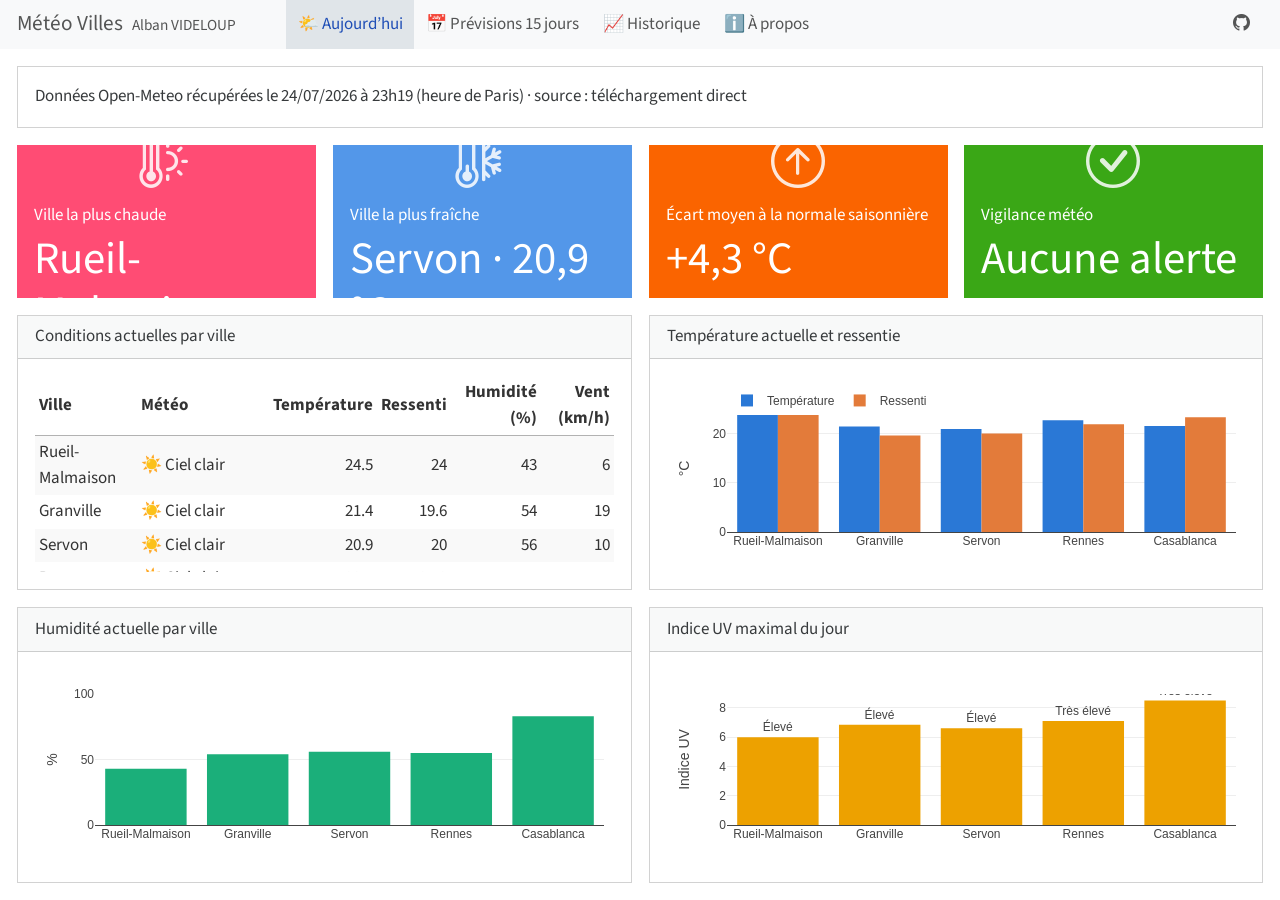
==== meteo/index.html @ f9037f10 "Publication du dashboard météo a4d461a521cc584ca2691f3d9ad8f7e247e9da36" ====
<!DOCTYPE html>
<html xmlns="http://www.w3.org/1999/xhtml" lang="fr" xml:lang="fr"><head>

<meta charset="utf-8">
<meta name="generator" content="quarto-1.10.18">

<meta name="viewport" content="width=device-width, initial-scale=1.0, user-scalable=yes">

<meta name="author" content="Alban VIDELOUP">

<title>Météo Villes</title>
<style>
/* Default styles provided by pandoc.
** See https://pandoc.org/MANUAL.html#variables-for-html for config info.
*/
span.smallcaps{font-variant: small-caps;}
div.columns{display: flex; gap: 1.5em;}
div.column{flex: auto;}
@media screen {
div.columns{gap: min(4vw, 1.5em);}
div.column{overflow-x: auto;}
}
div.hanging-indent{margin-left: 1.5em; text-indent: -1.5em;}
ul.task-list{list-style: none;}
ul.task-list li input[type="checkbox"] {
  width: 0.8em;
  margin: 0 0.8em 0.2em -1em; /* quarto-specific, see https://github.com/quarto-dev/quarto-cli/issues/4556 */ 
  vertical-align: middle;
}
</style>


<script src="index_files/libs/clipboard/clipboard.min.js"></script>
<script src="index_files/libs/quarto-html/quarto.js" type="module"></script>
<script src="index_files/libs/quarto-html/tabsets/tabsets.js" type="module"></script>
<script src="index_files/libs/quarto-html/popper.min.js"></script>
<script src="index_files/libs/quarto-html/tippy.umd.min.js"></script>
<script src="index_files/libs/quarto-html/anchor.min.js"></script>
<link href="index_files/libs/quarto-html/tippy.css" rel="stylesheet">
<link href="index_files/libs/quarto-html/quarto-syntax-highlighting-64a204ab8560d761af7679ceaba22944.css" rel="stylesheet" class="quarto-color-scheme" id="quarto-text-highlighting-styles">
<link href="index_files/libs/quarto-html/quarto-syntax-highlighting-dark-b85bc7c33db8c58e0ec93c3465666fed.css" rel="stylesheet" class="quarto-color-scheme quarto-color-alternate" id="quarto-text-highlighting-styles">
<link href="index_files/libs/quarto-html/quarto-syntax-highlighting-64a204ab8560d761af7679ceaba22944.css" rel="stylesheet" class="quarto-color-scheme-extra" id="quarto-text-highlighting-styles">
<script src="index_files/libs/bootstrap/bootstrap.min.js"></script>
<link href="index_files/libs/bootstrap/bootstrap-icons.css" rel="stylesheet">
<link href="index_files/libs/bootstrap/bootstrap-72abe0b1d82c8a5d7d623128cc0920b3.min.css" rel="stylesheet" append-hash="true" class="quarto-color-scheme" id="quarto-bootstrap" data-mode="light">
<link href="index_files/libs/bootstrap/bootstrap-dark-72abe0b1d82c8a5d7d623128cc0920b3.min.css" rel="stylesheet" append-hash="true" class="quarto-color-scheme quarto-color-alternate" id="quarto-bootstrap" data-mode="light">
<link href="index_files/libs/bootstrap/bootstrap-72abe0b1d82c8a5d7d623128cc0920b3.min.css" rel="stylesheet" append-hash="true" class="quarto-color-scheme-extra" id="quarto-bootstrap" data-mode="light">
<script src="index_files/libs/quarto-dashboard/quarto-dashboard.js"></script>
<script src="index_files/libs/quarto-dashboard/stickythead.js"></script>



<script src="index_files/libs/quarto-dashboard/web-components.js" type="module"></script>
<script src="index_files/libs/quarto-dashboard/components.js"></script>

<link href="index_files/libs/htmltools-fill-0.5.9/fill.css" rel="stylesheet">
<script src="index_files/libs/htmlwidgets-1.6.4/htmlwidgets.js"></script>
<link href="index_files/libs/datatables-css-0.0.0/datatables-crosstalk.css" rel="stylesheet">
<script src="index_files/libs/datatables-binding-0.34.0/datatables.js"></script>
<script src="index_files/libs/jquery-3.6.0/jquery-3.6.0.min.js"></script>
<link href="index_files/libs/dt-core-1.13.6/css/jquery.dataTables.min.css" rel="stylesheet">
<link href="index_files/libs/dt-core-1.13.6/css/jquery.dataTables.extra.css" rel="stylesheet">
<script src="index_files/libs/dt-core-1.13.6/js/jquery.dataTables.min.js"></script>
<link href="index_files/libs/crosstalk-1.2.2/css/crosstalk.min.css" rel="stylesheet">
<script src="index_files/libs/crosstalk-1.2.2/js/crosstalk.min.js"></script>
<script src="index_files/libs/plotly-binding-4.12.1/plotly.js"></script>
<script src="index_files/libs/typedarray-0.1/typedarray.min.js"></script>
<link href="index_files/libs/plotly-htmlwidgets-css-2.25.2/plotly-htmlwidgets.css" rel="stylesheet">
<script src="index_files/libs/plotly-main-2.25.2/plotly-latest.min.js"></script>
<link href="index_files/libs/nouislider-7.0.10/jquery.nouislider.min.css" rel="stylesheet">
<script src="index_files/libs/nouislider-7.0.10/jquery.nouislider.min.js"></script>
<link href="index_files/libs/selectize-0.12.0/selectize.bootstrap3.css" rel="stylesheet">
<script src="index_files/libs/selectize-0.12.0/selectize.min.js"></script>


</head>

<body class="quarto-dashboard dashboard-fill fullcontent quarto-light">

<header id="quarto-dashboard-header">
<nav class="navbar navbar-expand-md slim" data-bs-theme="dark">
  <div class="navbar-container container-fluid">
    <button class="navbar-toggler" type="button" data-bs-toggle="collapse" data-bs-target="#dashboard-collapse" aria-controls="dashboard-collapse" aria-expanded="false" aria-label="Toggle navigation">
      <span class="navbar-toggler-icon"></span>
    </button>    


    <div class="navbar-brand-container">


      <div class="navbar-title">
        <div class="navbar-title-text"><a href="#">Météo Villes</a></div>
        
        <div class="navbar-author">Alban VIDELOUP</div>
      </div>
    </div>
<div id="dashboard-collapse" class="navbar-collapse collapse"><ul class="navbar-nav navbar-nav-scroll me-auto" role="tablist"><li class="nav-item" role="presentation"><a id="tab-aujourdhui" class="nav-link active" data-bs-toggle="tab" role="tab" data-bs-target="#aujourdhui" data-scrolling="false" href="#aujourdhui" aria-controls="aujourdhui" aria-selected="true"><span class="nav-link-text">🌤️ Aujourd’hui</span></a></li><li class="nav-item" role="presentation"><a id="tab-prévisions-15-jours" class="nav-link" data-bs-toggle="tab" role="tab" data-bs-target="#prévisions-15-jours" data-scrolling="false" href="#prévisions-15-jours" aria-controls="prévisions-15-jours" aria-selected="false"><span class="nav-link-text">📅 Prévisions 15 jours</span></a></li><li class="nav-item" role="presentation"><a id="tab-historique" class="nav-link" data-bs-toggle="tab" role="tab" data-bs-target="#historique" data-scrolling="false" href="#historique" aria-controls="historique" aria-selected="false"><span class="nav-link-text">📈 Historique</span></a></li><li class="nav-item" role="presentation"><a id="tab-ℹ-à-propos" class="nav-link" data-bs-toggle="tab" role="tab" data-bs-target="#ℹ-à-propos" data-scrolling="true" href="#ℹ-à-propos" aria-controls="ℹ-à-propos" aria-selected="false"><span class="nav-link-text">ℹ️ À propos</span></a></li></ul><div class="quarto-dashboard-links"><a class="quarto-dashboard-link" href="https://github.com/albanpjy/fin"><i class="bi bi-github"></i></a></div></div></div>
</nav>
</header>
<div class="page-layout-custom quarto-dashboard-content bslib-gap-spacing html-fill-container bslib-page-fill quarto-dashboard-pages">  

<div class="bslib-grid-item html-fill-item tab-content bslib-grid" data-layout="fill" style="display: grid; grid-template-rows: minmax(3em, 1fr); grid-auto-columns: minmax(0, 1fr);">
<div id="aujourdhui" class="dashboard-page tab-pane show active html-fill-item html-fill-container" data-orientation="rows" aria-labelledby="tab-aujourdhui">
<div class="html-fill-item html-fill-container bslib-grid" style="display: grid; grid-template-rows: minmax(3em, 8fr) minmax(3em, 20fr) minmax(3em, 36fr) minmax(3em, 36fr); grid-auto-columns: minmax(0, 1fr);">
<div class="html-fill-item html-fill-container bslib-grid" style="display: grid; grid-template-columns: minmax(3em, 1fr);
grid-auto-rows: minmax(0, 1fr);">
<div class="card html-fill-item html-fill-container bslib-card" data-bslib-card-init="" data-require-bs-caller="card()" data-full-screen="false">
<div class="card-body html-fill-item html-fill-container">
<p>Données Open-Meteo récupérées le 24/07/2026 à 23h19 (heure de Paris) · source : téléchargement direct</p>
<p>⚠️ Données indisponibles aujourd’hui pour : Granville, Servon, Rennes, Casablanca.</p>
</div>
<bslib-tooltip placement="auto" bsoptions="[]" data-require-bs-version="5" data-require-bs-caller="tooltip()">
    <template>Expand</template>
    <span class="bslib-full-screen-enter badge rounded-pill">
        <svg xmlns="http://www.w3.org/2000/svg" viewbox="0 0 24 24" style="height:1em;width:1em;" aria-hidden="true" role="img"><path d="M20 5C20 4.4 19.6 4 19 4H13C12.4 4 12 3.6 12 3C12 2.4 12.4 2 13 2H21C21.6 2 22 2.4 22 3V11C22 11.6 21.6 12 21 12C20.4 12 20 11.6 20 11V5ZM4 19C4 19.6 4.4 20 5 20H11C11.6 20 12 20.4 12 21C12 21.6 11.6 22 11 22H3C2.4 22 2 21.6 2 21V13C2 12.4 2.4 12 3 12C3.6 12 4 12.4 4 13V19Z"></path></svg>
    </span>
</bslib-tooltip><script data-bslib-card-init="">bslib.Card.initializeAllCards();</script></div>
</div>
<div class="html-fill-item html-fill-container bslib-grid" style="display: grid; grid-template-columns: minmax(3em, 1fr) minmax(3em, 1fr) minmax(3em, 1fr) minmax(3em, 1fr);
grid-auto-rows: minmax(0, 1fr);">
<div class="card valuebox cell html-fill-item html-fill-container bslib-card bslib-value-box bg-danger showcase-left-center" data-bslib-card-init="" data-require-bs-caller="card()">
<div class="card-body html-fill-item html-fill-container">
<div data-icon="thermometer-sun" class="html-fill-item html-fill-container value-box-grid">
<div class="value-box-showcase html-fill-item html-fill-container">

<i class="bi bi-thermometer-sun"></i></div>
<div class="value-box-area">
<p class="value-box-title">
Ville la plus chaude
</p>
<p class="value-box-value">
Rueil-Malmaison · 24,5 °C
</p>
</div>
</div>
</div>
<script data-bslib-card-init="">bslib.Card.initializeAllCards();</script></div><div class="card valuebox cell html-fill-item html-fill-container bslib-card bslib-value-box bg-primary showcase-left-center" data-bslib-card-init="" data-require-bs-caller="card()">
<div class="card-body html-fill-item html-fill-container">
<div data-icon="thermometer-snow" class="html-fill-item html-fill-container value-box-grid">
<div class="value-box-showcase html-fill-item html-fill-container">

<i class="bi bi-thermometer-snow"></i></div>
<div class="value-box-area">
<p class="value-box-title">
Ville la plus fraîche
</p>
<p class="value-box-value">
Servon · 20,9 °C
</p>
</div>
</div>
</div>
<script data-bslib-card-init="">bslib.Card.initializeAllCards();</script></div><div class="card valuebox cell html-fill-item html-fill-container bslib-card bslib-value-box bg-warning showcase-left-center" data-bslib-card-init="" data-require-bs-caller="card()">
<div class="card-body html-fill-item html-fill-container">
<div data-icon="arrow-up-circle" class="html-fill-item html-fill-container value-box-grid">
<div class="value-box-showcase html-fill-item html-fill-container">

<i class="bi bi-arrow-up-circle"></i></div>
<div class="value-box-area">
<p class="value-box-title">
Écart moyen à la normale saisonnière
</p>
<p class="value-box-value">
+4,3 °C
</p>
</div>
</div>
</div>
<script data-bslib-card-init="">bslib.Card.initializeAllCards();</script></div><div class="card valuebox cell html-fill-item html-fill-container bslib-card bslib-value-box bg-success showcase-left-center" data-bslib-card-init="" data-require-bs-caller="card()">
<div class="card-body html-fill-item html-fill-container">
<div data-icon="check-circle" class="html-fill-item html-fill-container value-box-grid">
<div class="value-box-showcase html-fill-item html-fill-container">

<i class="bi bi-check-circle"></i></div>
<div class="value-box-area">
<p class="value-box-title">
Vigilance météo
</p>
<p class="value-box-value">
Aucune alerte en cours
</p>
</div>
</div>
</div>
<script data-bslib-card-init="">bslib.Card.initializeAllCards();</script></div>
</div>
<div class="html-fill-item html-fill-container bslib-grid" style="display: grid; grid-template-columns: minmax(3em, 1fr) minmax(3em, 1fr);
grid-auto-rows: minmax(0, 1fr);">
<div class="card cell html-fill-item html-fill-container bslib-card" data-title="Conditions actuelles par ville" data-bslib-card-init="" data-require-bs-caller="card()" data-full-screen="false">
<div class="card-header"><div class="card-title"><span style="display: inline">
Conditions actuelles par ville
</span></div></div>
<div class="card-body html-fill-item html-fill-container">
<div class="cell-output-display html-fill-item html-fill-container">
<div class="datatables html-widget html-fill-item html-fill-container" id="htmlwidget-606194f01d5556975212" style="width:100%;height:auto;"></div>
<script type="application/json" data-for="htmlwidget-606194f01d5556975212">{"x":{"filter":"none","vertical":false,"data":[["Rueil-Malmaison","Granville","Servon","Rennes","Casablanca"],["☀️ Ciel clair","☀️ Ciel clair","☀️ Ciel clair","☀️ Ciel clair","⛅ Partiellement nuageux"],[24.5,21.4,20.9,22.7,21.5],[24,19.6,20,21.9,23.3],[43,54,56,55,83],[6,19,10,15,9]],"container":"<table class=\"compact stripe\">\n  <thead>\n    <tr>\n      <th>Ville<\/th>\n      <th>Météo<\/th>\n      <th>Température<\/th>\n      <th>Ressenti<\/th>\n      <th>Humidité (%)<\/th>\n      <th>Vent (km/h)<\/th>\n    <\/tr>\n  <\/thead>\n<\/table>","options":{"bPaginate":false,"dom":"t","language":{"info":"Showing _TOTAL_ entries"},"paging":false,"ordering":false,"columnDefs":[{"className":"dt-right","targets":[2,3,4,5]},{"name":"Ville","targets":0},{"name":"Météo","targets":1},{"name":"Température","targets":2},{"name":"Ressenti","targets":3},{"name":"Humidité (%)","targets":4},{"name":"Vent (km/h)","targets":5}],"order":[],"autoWidth":false,"orderClasses":false}},"evals":[],"jsHooks":[]}</script>
</div>
</div>
<bslib-tooltip placement="auto" bsoptions="[]" data-require-bs-version="5" data-require-bs-caller="tooltip()">
    <template>Expand</template>
    <span class="bslib-full-screen-enter badge rounded-pill">
        <svg xmlns="http://www.w3.org/2000/svg" viewbox="0 0 24 24" style="height:1em;width:1em;" aria-hidden="true" role="img"><path d="M20 5C20 4.4 19.6 4 19 4H13C12.4 4 12 3.6 12 3C12 2.4 12.4 2 13 2H21C21.6 2 22 2.4 22 3V11C22 11.6 21.6 12 21 12C20.4 12 20 11.6 20 11V5ZM4 19C4 19.6 4.4 20 5 20H11C11.6 20 12 20.4 12 21C12 21.6 11.6 22 11 22H3C2.4 22 2 21.6 2 21V13C2 12.4 2.4 12 3 12C3.6 12 4 12.4 4 13V19Z"></path></svg>
    </span>
</bslib-tooltip><script data-bslib-card-init="">bslib.Card.initializeAllCards();</script></div><div class="card cell html-fill-item html-fill-container bslib-card" data-title="Température actuelle et ressentie" data-bslib-card-init="" data-require-bs-caller="card()" data-full-screen="false">
<div class="card-header"><div class="card-title"><span style="display: inline">
Température actuelle et ressentie
</span></div></div>
<div class="card-body html-fill-item html-fill-container">
<div class="cell-output-display html-fill-item html-fill-container">
<div class="plotly html-widget html-fill-item html-fill-container" id="htmlwidget-dc1afa3734a03f4fbe55" style="width:100%;height:406px;"></div>
<script type="application/json" data-for="htmlwidget-dc1afa3734a03f4fbe55">{"x":{"visdat":{"1c695b09b7e":["function () ","plotlyVisDat"]},"cur_data":"1c695b09b7e","attrs":{"1c695b09b7e":{"x":{},"y":{},"marker":{"color":"#2a78d6"},"name":"Température","alpha_stroke":1,"sizes":[10,100],"spans":[1,20],"type":"bar"},"1c695b09b7e.1":{"x":{},"y":{},"marker":{"color":"#e37b3a"},"name":"Ressenti","alpha_stroke":1,"sizes":[10,100],"spans":[1,20],"type":"bar","inherit":true}},"layout":{"margin":{"b":40,"l":60,"t":25,"r":10},"barmode":"group","xaxis":{"domain":[0,1],"automargin":true,"title":"","type":"category","categoryorder":"array","categoryarray":["Rueil-Malmaison","Granville","Servon","Rennes","Casablanca"]},"yaxis":{"domain":[0,1],"automargin":true,"title":"°C"},"legend":{"orientation":"h","x":0,"y":1.1499999999999999},"hovermode":"closest","showlegend":true},"source":"A","config":{"modeBarButtonsToAdd":["hoverclosest","hovercompare"],"showSendToCloud":false},"data":[{"x":["Rueil-Malmaison","Granville","Servon","Rennes","Casablanca"],"y":[24.5,21.399999999999999,20.899999999999999,22.699999999999999,21.5],"marker":{"color":"#2a78d6","line":{"color":"rgba(31,119,180,1)"}},"name":"Température","type":"bar","error_y":{"color":"rgba(31,119,180,1)"},"error_x":{"color":"rgba(31,119,180,1)"},"xaxis":"x","yaxis":"y","frame":null},{"x":["Rueil-Malmaison","Granville","Servon","Rennes","Casablanca"],"y":[24,19.600000000000001,20,21.899999999999999,23.300000000000001],"marker":{"color":"#e37b3a","line":{"color":"rgba(255,127,14,1)"}},"name":"Ressenti","type":"bar","error_y":{"color":"rgba(255,127,14,1)"},"error_x":{"color":"rgba(255,127,14,1)"},"xaxis":"x","yaxis":"y","frame":null}],"highlight":{"on":"plotly_click","persistent":false,"dynamic":false,"selectize":false,"opacityDim":0.20000000000000001,"selected":{"opacity":1},"debounce":0},"shinyEvents":["plotly_hover","plotly_click","plotly_selected","plotly_relayout","plotly_brushed","plotly_brushing","plotly_clickannotation","plotly_doubleclick","plotly_deselect","plotly_afterplot","plotly_sunburstclick"],"base_url":"https://plot.ly"},"evals":[],"jsHooks":[]}</script>
</div>
</div>
<bslib-tooltip placement="auto" bsoptions="[]" data-require-bs-version="5" data-require-bs-caller="tooltip()">
    <template>Expand</template>
    <span class="bslib-full-screen-enter badge rounded-pill">
        <svg xmlns="http://www.w3.org/2000/svg" viewbox="0 0 24 24" style="height:1em;width:1em;" aria-hidden="true" role="img"><path d="M20 5C20 4.4 19.6 4 19 4H13C12.4 4 12 3.6 12 3C12 2.4 12.4 2 13 2H21C21.6 2 22 2.4 22 3V11C22 11.6 21.6 12 21 12C20.4 12 20 11.6 20 11V5ZM4 19C4 19.6 4.4 20 5 20H11C11.6 20 12 20.4 12 21C12 21.6 11.6 22 11 22H3C2.4 22 2 21.6 2 21V13C2 12.4 2.4 12 3 12C3.6 12 4 12.4 4 13V19Z"></path></svg>
    </span>
</bslib-tooltip><script data-bslib-card-init="">bslib.Card.initializeAllCards();</script></div>
</div>
<div class="html-fill-item html-fill-container bslib-grid" style="display: grid; grid-template-columns: minmax(3em, 1fr) minmax(3em, 1fr);
grid-auto-rows: minmax(0, 1fr);">
<div class="card cell html-fill-item html-fill-container bslib-card" data-title="Humidité actuelle par ville" data-bslib-card-init="" data-require-bs-caller="card()" data-full-screen="false">
<div class="card-header"><div class="card-title"><span style="display: inline">
Humidité actuelle par ville
</span></div></div>
<div class="card-body html-fill-item html-fill-container">
<div class="cell-output-display html-fill-item html-fill-container">
<div class="plotly html-widget html-fill-item html-fill-container" id="htmlwidget-4c697b03e83e9cf3dc5e" style="width:100%;height:406px;"></div>
<script type="application/json" data-for="htmlwidget-4c697b03e83e9cf3dc5e">{"x":{"visdat":{"1c692a02b13e":["function () ","plotlyVisDat"]},"cur_data":"1c692a02b13e","attrs":{"1c692a02b13e":{"x":{},"y":{},"marker":{"color":"#1baf7a"},"alpha_stroke":1,"sizes":[10,100],"spans":[1,20],"type":"bar"}},"layout":{"margin":{"b":40,"l":60,"t":25,"r":10},"xaxis":{"domain":[0,1],"automargin":true,"title":"","type":"category","categoryorder":"array","categoryarray":["Rueil-Malmaison","Granville","Servon","Rennes","Casablanca"]},"yaxis":{"domain":[0,1],"automargin":true,"title":"%","range":[0,100]},"hovermode":"closest","showlegend":false},"source":"A","config":{"modeBarButtonsToAdd":["hoverclosest","hovercompare"],"showSendToCloud":false},"data":[{"x":["Rueil-Malmaison","Granville","Servon","Rennes","Casablanca"],"y":[43,54,56,55,83],"marker":{"color":"#1baf7a","line":{"color":"rgba(31,119,180,1)"}},"type":"bar","error_y":{"color":"rgba(31,119,180,1)"},"error_x":{"color":"rgba(31,119,180,1)"},"xaxis":"x","yaxis":"y","frame":null}],"highlight":{"on":"plotly_click","persistent":false,"dynamic":false,"selectize":false,"opacityDim":0.20000000000000001,"selected":{"opacity":1},"debounce":0},"shinyEvents":["plotly_hover","plotly_click","plotly_selected","plotly_relayout","plotly_brushed","plotly_brushing","plotly_clickannotation","plotly_doubleclick","plotly_deselect","plotly_afterplot","plotly_sunburstclick"],"base_url":"https://plot.ly"},"evals":[],"jsHooks":[]}</script>
</div>
</div>
<bslib-tooltip placement="auto" bsoptions="[]" data-require-bs-version="5" data-require-bs-caller="tooltip()">
    <template>Expand</template>
    <span class="bslib-full-screen-enter badge rounded-pill">
        <svg xmlns="http://www.w3.org/2000/svg" viewbox="0 0 24 24" style="height:1em;width:1em;" aria-hidden="true" role="img"><path d="M20 5C20 4.4 19.6 4 19 4H13C12.4 4 12 3.6 12 3C12 2.4 12.4 2 13 2H21C21.6 2 22 2.4 22 3V11C22 11.6 21.6 12 21 12C20.4 12 20 11.6 20 11V5ZM4 19C4 19.6 4.4 20 5 20H11C11.6 20 12 20.4 12 21C12 21.6 11.6 22 11 22H3C2.4 22 2 21.6 2 21V13C2 12.4 2.4 12 3 12C3.6 12 4 12.4 4 13V19Z"></path></svg>
    </span>
</bslib-tooltip><script data-bslib-card-init="">bslib.Card.initializeAllCards();</script></div><div class="card cell html-fill-item html-fill-container bslib-card" data-title="Indice UV maximal du jour" data-bslib-card-init="" data-require-bs-caller="card()" data-full-screen="false">
<div class="card-header"><div class="card-title"><span style="display: inline">
Indice UV maximal du jour
</span></div></div>
<div class="card-body html-fill-item html-fill-container">
<div class="cell-output-display html-fill-item html-fill-container">
<div class="plotly html-widget html-fill-item html-fill-container" id="htmlwidget-21925f474ed6771244ec" style="width:100%;height:406px;"></div>
<script type="application/json" data-for="htmlwidget-21925f474ed6771244ec">{"x":{"visdat":{"1c6915eebd93":["function () ","plotlyVisDat"]},"cur_data":"1c6915eebd93","attrs":{"1c6915eebd93":{"x":{},"y":{},"marker":{"color":"#eda100"},"text":{},"textposition":"outside","alpha_stroke":1,"sizes":[10,100],"spans":[1,20],"type":"bar"}},"layout":{"margin":{"b":40,"l":60,"t":25,"r":10},"xaxis":{"domain":[0,1],"automargin":true,"title":"","type":"category","categoryorder":"array","categoryarray":["Rueil-Malmaison","Granville","Servon","Rennes","Casablanca"]},"yaxis":{"domain":[0,1],"automargin":true,"title":"Indice UV"},"hovermode":"closest","showlegend":false},"source":"A","config":{"modeBarButtonsToAdd":["hoverclosest","hovercompare"],"showSendToCloud":false},"data":[{"x":["Rueil-Malmaison","Granville","Servon","Rennes","Casablanca"],"y":[6,6.8499999999999996,6.5999999999999996,7.0999999999999996,8.5],"marker":{"color":"#eda100","line":{"color":"rgba(31,119,180,1)"}},"text":["Élevé","Élevé","Élevé","Très élevé","Très élevé"],"textposition":["outside","outside","outside","outside","outside"],"type":"bar","error_y":{"color":"rgba(31,119,180,1)"},"error_x":{"color":"rgba(31,119,180,1)"},"xaxis":"x","yaxis":"y","frame":null}],"highlight":{"on":"plotly_click","persistent":false,"dynamic":false,"selectize":false,"opacityDim":0.20000000000000001,"selected":{"opacity":1},"debounce":0},"shinyEvents":["plotly_hover","plotly_click","plotly_selected","plotly_relayout","plotly_brushed","plotly_brushing","plotly_clickannotation","plotly_doubleclick","plotly_deselect","plotly_afterplot","plotly_sunburstclick"],"base_url":"https://plot.ly"},"evals":[],"jsHooks":[]}</script>
</div>
</div>
<bslib-tooltip placement="auto" bsoptions="[]" data-require-bs-version="5" data-require-bs-caller="tooltip()">
    <template>Expand</template>
    <span class="bslib-full-screen-enter badge rounded-pill">
        <svg xmlns="http://www.w3.org/2000/svg" viewbox="0 0 24 24" style="height:1em;width:1em;" aria-hidden="true" role="img"><path d="M20 5C20 4.4 19.6 4 19 4H13C12.4 4 12 3.6 12 3C12 2.4 12.4 2 13 2H21C21.6 2 22 2.4 22 3V11C22 11.6 21.6 12 21 12C20.4 12 20 11.6 20 11V5ZM4 19C4 19.6 4.4 20 5 20H11C11.6 20 12 20.4 12 21C12 21.6 11.6 22 11 22H3C2.4 22 2 21.6 2 21V13C2 12.4 2.4 12 3 12C3.6 12 4 12.4 4 13V19Z"></path></svg>
    </span>
</bslib-tooltip><script data-bslib-card-init="">bslib.Card.initializeAllCards();</script></div>
</div>
</div>
</div>
<div id="prévisions-15-jours" class="dashboard-page tab-pane grid-skip html-fill-item html-fill-container" data-orientation="rows" aria-labelledby="tab-prévisions-15-jours">
<div class="html-fill-item html-fill-container bslib-grid" style="display: grid; grid-template-rows: minmax(3em, 8fr) minmax(3em, 46fr) minmax(3em, 46fr) minmax(3em, 8fr); grid-auto-columns: minmax(0, 1fr);">
<div class="html-fill-item html-fill-container bslib-grid" style="display: grid; grid-template-columns: minmax(3em, 1fr);
grid-auto-rows: minmax(0, 1fr);">
<div class="card html-fill-item html-fill-container bslib-card" data-bslib-card-init="" data-require-bs-caller="card()" data-full-screen="false">
<div class="card-body html-fill-item html-fill-container">
<p>Prévisions du jour même et des 15 jours suivants (soit 16 jours), complétées par 7 jours récemment observés pour situer la tendance.</p>
</div>
<bslib-tooltip placement="auto" bsoptions="[]" data-require-bs-version="5" data-require-bs-caller="tooltip()">
    <template>Expand</template>
    <span class="bslib-full-screen-enter badge rounded-pill">
        <svg xmlns="http://www.w3.org/2000/svg" viewbox="0 0 24 24" style="height:1em;width:1em;" aria-hidden="true" role="img"><path d="M20 5C20 4.4 19.6 4 19 4H13C12.4 4 12 3.6 12 3C12 2.4 12.4 2 13 2H21C21.6 2 22 2.4 22 3V11C22 11.6 21.6 12 21 12C20.4 12 20 11.6 20 11V5ZM4 19C4 19.6 4.4 20 5 20H11C11.6 20 12 20.4 12 21C12 21.6 11.6 22 11 22H3C2.4 22 2 21.6 2 21V13C2 12.4 2.4 12 3 12C3.6 12 4 12.4 4 13V19Z"></path></svg>
    </span>
</bslib-tooltip><script data-bslib-card-init="">bslib.Card.initializeAllCards();</script></div>
</div>
<div class="html-fill-item html-fill-container bslib-grid" style="display: grid; grid-template-columns: minmax(3em, 1fr);
grid-auto-rows: minmax(0, 1fr);">
<div class="card cell html-fill-item html-fill-container bslib-card" data-title="Températures min / max — 16 prochains jours" data-bslib-card-init="" data-require-bs-caller="card()" data-full-screen="false">
<div class="card-header"><div class="card-title"><span style="display: inline">
Températures min / max — 16 prochains jours
</span></div></div>
<div class="card-body html-fill-item html-fill-container">
<div class="cell-output-display html-fill-item html-fill-container">
<div class="plotly html-widget html-fill-item html-fill-container" id="htmlwidget-f89993534b77532da184" style="width:100%;height:406px;"></div>
<script type="application/json" data-for="htmlwidget-f89993534b77532da184">{"x":{"data":[{"x":[20658,20659,20660,20661,20662,20663,20664,20665,20666,20667,20668,20669,20670,20671,20672,20673,20673,20672,20671,20670,20669,20668,20667,20666,20665,20664,20663,20662,20661,20660,20659,20658,20658],"y":[16.600000000000001,17.899999999999999,15.800000000000001,16.899999999999999,17.100000000000001,19.899999999999999,23.100000000000001,24.699999999999999,15.800000000000001,18.300000000000001,21.899999999999999,21.899999999999999,22.199999999999999,19.300000000000001,23.5,21,28.5,40.399999999999999,33,31.800000000000001,31.800000000000001,36.799999999999997,33.100000000000001,28.699999999999999,33,39.299999999999997,37,32.600000000000001,27.399999999999999,25.800000000000001,30,27.800000000000001,16.600000000000001],"text":["date: 2026-07-24<br />ville: Rueil-Malmaison<br />ville: NA<br />temperature_2m_min: 16.6<br />temperature_2m_max: 27.8","date: 2026-07-25<br />ville: Rueil-Malmaison<br />ville: NA<br />temperature_2m_min: 17.9<br />temperature_2m_max: 30.0","date: 2026-07-26<br />ville: Rueil-Malmaison<br />ville: NA<br />temperature_2m_min: 15.8<br />temperature_2m_max: 25.8","date: 2026-07-27<br />ville: Rueil-Malmaison<br />ville: NA<br />temperature_2m_min: 16.9<br />temperature_2m_max: 27.4","date: 2026-07-28<br />ville: Rueil-Malmaison<br />ville: NA<br />temperature_2m_min: 17.1<br />temperature_2m_max: 32.6","date: 2026-07-29<br />ville: Rueil-Malmaison<br />ville: NA<br />temperature_2m_min: 19.9<br />temperature_2m_max: 37.0","date: 2026-07-30<br />ville: Rueil-Malmaison<br />ville: NA<br />temperature_2m_min: 23.1<br />temperature_2m_max: 39.3","date: 2026-07-31<br />ville: Rueil-Malmaison<br />ville: NA<br />temperature_2m_min: 24.7<br />temperature_2m_max: 33.0","date: 2026-08-01<br />ville: Rueil-Malmaison<br />ville: NA<br />temperature_2m_min: 15.8<br />temperature_2m_max: 28.7","date: 2026-08-02<br />ville: Rueil-Malmaison<br />ville: NA<br />temperature_2m_min: 18.3<br />temperature_2m_max: 33.1","date: 2026-08-03<br />ville: Rueil-Malmaison<br />ville: NA<br />temperature_2m_min: 21.9<br />temperature_2m_max: 36.8","date: 2026-08-04<br />ville: Rueil-Malmaison<br />ville: NA<br />temperature_2m_min: 21.9<br />temperature_2m_max: 31.8","date: 2026-08-05<br />ville: Rueil-Malmaison<br />ville: NA<br />temperature_2m_min: 22.2<br />temperature_2m_max: 31.8","date: 2026-08-06<br />ville: Rueil-Malmaison<br />ville: NA<br />temperature_2m_min: 19.3<br />temperature_2m_max: 33.0","date: 2026-08-07<br />ville: Rueil-Malmaison<br />ville: NA<br />temperature_2m_min: 23.5<br />temperature_2m_max: 40.4","date: 2026-08-08<br />ville: Rueil-Malmaison<br />ville: NA<br />temperature_2m_min: 21.0<br />temperature_2m_max: 28.5","date: 2026-08-08<br />ville: Rueil-Malmaison<br />ville: NA<br />temperature_2m_min: 21.0<br />temperature_2m_max: 28.5","date: 2026-08-07<br />ville: Rueil-Malmaison<br />ville: NA<br />temperature_2m_min: 23.5<br />temperature_2m_max: 40.4","date: 2026-08-06<br />ville: Rueil-Malmaison<br />ville: NA<br />temperature_2m_min: 19.3<br />temperature_2m_max: 33.0","date: 2026-08-05<br />ville: Rueil-Malmaison<br />ville: NA<br />temperature_2m_min: 22.2<br />temperature_2m_max: 31.8","date: 2026-08-04<br />ville: Rueil-Malmaison<br />ville: NA<br />temperature_2m_min: 21.9<br />temperature_2m_max: 31.8","date: 2026-08-03<br />ville: Rueil-Malmaison<br />ville: NA<br />temperature_2m_min: 21.9<br />temperature_2m_max: 36.8","date: 2026-08-02<br />ville: Rueil-Malmaison<br />ville: NA<br />temperature_2m_min: 18.3<br />temperature_2m_max: 33.1","date: 2026-08-01<br />ville: Rueil-Malmaison<br />ville: NA<br />temperature_2m_min: 15.8<br />temperature_2m_max: 28.7","date: 2026-07-31<br />ville: Rueil-Malmaison<br />ville: NA<br />temperature_2m_min: 24.7<br />temperature_2m_max: 33.0","date: 2026-07-30<br />ville: Rueil-Malmaison<br />ville: NA<br />temperature_2m_min: 23.1<br />temperature_2m_max: 39.3","date: 2026-07-29<br />ville: Rueil-Malmaison<br />ville: NA<br />temperature_2m_min: 19.9<br />temperature_2m_max: 37.0","date: 2026-07-28<br />ville: Rueil-Malmaison<br />ville: NA<br />temperature_2m_min: 17.1<br />temperature_2m_max: 32.6","date: 2026-07-27<br />ville: Rueil-Malmaison<br />ville: NA<br />temperature_2m_min: 16.9<br />temperature_2m_max: 27.4","date: 2026-07-26<br />ville: Rueil-Malmaison<br />ville: NA<br />temperature_2m_min: 15.8<br />temperature_2m_max: 25.8","date: 2026-07-25<br />ville: Rueil-Malmaison<br />ville: NA<br />temperature_2m_min: 17.9<br />temperature_2m_max: 30.0","date: 2026-07-24<br />ville: Rueil-Malmaison<br />ville: NA<br />temperature_2m_min: 16.6<br />temperature_2m_max: 27.8","date: 2026-07-24<br />ville: Rueil-Malmaison<br />ville: NA<br />temperature_2m_min: 16.6<br />temperature_2m_max: 27.8"],"type":"scatter","mode":"lines","line":{"width":1.8897637795275593,"color":"transparent","dash":"solid"},"fill":"toself","fillcolor":"rgba(42,120,214,0.25)","hoveron":"points","showlegend":false,"xaxis":"x","yaxis":"y","hoverinfo":"text","frame":null},{"x":[20658,20659,20660,20661,20662,20663,20664,20665,20666,20667,20668,20669,20670,20671,20672,20673,20673,20672,20671,20670,20669,20668,20667,20666,20665,20664,20663,20662,20661,20660,20659,20658,20658],"y":[16.600000000000001,17,18.899999999999999,17.600000000000001,17,19.600000000000001,17.800000000000001,17.899999999999999,14.800000000000001,14.6,20.300000000000001,19.399999999999999,19.399999999999999,18.300000000000001,21.899999999999999,16.300000000000001,21.399999999999999,25.699999999999999,30.699999999999999,25.199999999999999,25.199999999999999,25.800000000000001,29.5,23.300000000000001,21.300000000000001,22.600000000000001,25.800000000000001,32.700000000000003,23.800000000000001,21.399999999999999,22.300000000000001,27.199999999999999,16.600000000000001],"text":["date: 2026-07-24<br />ville: Granville<br />ville: NA<br />temperature_2m_min: 16.6<br />temperature_2m_max: 27.2","date: 2026-07-25<br />ville: Granville<br />ville: NA<br />temperature_2m_min: 17.0<br />temperature_2m_max: 22.3","date: 2026-07-26<br />ville: Granville<br />ville: NA<br />temperature_2m_min: 18.9<br />temperature_2m_max: 21.4","date: 2026-07-27<br />ville: Granville<br />ville: NA<br />temperature_2m_min: 17.6<br />temperature_2m_max: 23.8","date: 2026-07-28<br />ville: Granville<br />ville: NA<br />temperature_2m_min: 17.0<br />temperature_2m_max: 32.7","date: 2026-07-29<br />ville: Granville<br />ville: NA<br />temperature_2m_min: 19.6<br />temperature_2m_max: 25.8","date: 2026-07-30<br />ville: Granville<br />ville: NA<br />temperature_2m_min: 17.8<br />temperature_2m_max: 22.6","date: 2026-07-31<br />ville: Granville<br />ville: NA<br />temperature_2m_min: 17.9<br />temperature_2m_max: 21.3","date: 2026-08-01<br />ville: Granville<br />ville: NA<br />temperature_2m_min: 14.8<br />temperature_2m_max: 23.3","date: 2026-08-02<br />ville: Granville<br />ville: NA<br />temperature_2m_min: 14.6<br />temperature_2m_max: 29.5","date: 2026-08-03<br />ville: Granville<br />ville: NA<br />temperature_2m_min: 20.3<br />temperature_2m_max: 25.8","date: 2026-08-04<br />ville: Granville<br />ville: NA<br />temperature_2m_min: 19.4<br />temperature_2m_max: 25.2","date: 2026-08-05<br />ville: Granville<br />ville: NA<br />temperature_2m_min: 19.4<br />temperature_2m_max: 25.2","date: 2026-08-06<br />ville: Granville<br />ville: NA<br />temperature_2m_min: 18.3<br />temperature_2m_max: 30.7","date: 2026-08-07<br />ville: Granville<br />ville: NA<br />temperature_2m_min: 21.9<br />temperature_2m_max: 25.7","date: 2026-08-08<br />ville: Granville<br />ville: NA<br />temperature_2m_min: 16.3<br />temperature_2m_max: 21.4","date: 2026-08-08<br />ville: Granville<br />ville: NA<br />temperature_2m_min: 16.3<br />temperature_2m_max: 21.4","date: 2026-08-07<br />ville: Granville<br />ville: NA<br />temperature_2m_min: 21.9<br />temperature_2m_max: 25.7","date: 2026-08-06<br />ville: Granville<br />ville: NA<br />temperature_2m_min: 18.3<br />temperature_2m_max: 30.7","date: 2026-08-05<br />ville: Granville<br />ville: NA<br />temperature_2m_min: 19.4<br />temperature_2m_max: 25.2","date: 2026-08-04<br />ville: Granville<br />ville: NA<br />temperature_2m_min: 19.4<br />temperature_2m_max: 25.2","date: 2026-08-03<br />ville: Granville<br />ville: NA<br />temperature_2m_min: 20.3<br />temperature_2m_max: 25.8","date: 2026-08-02<br />ville: Granville<br />ville: NA<br />temperature_2m_min: 14.6<br />temperature_2m_max: 29.5","date: 2026-08-01<br />ville: Granville<br />ville: NA<br />temperature_2m_min: 14.8<br />temperature_2m_max: 23.3","date: 2026-07-31<br />ville: Granville<br />ville: NA<br />temperature_2m_min: 17.9<br />temperature_2m_max: 21.3","date: 2026-07-30<br />ville: Granville<br />ville: NA<br />temperature_2m_min: 17.8<br />temperature_2m_max: 22.6","date: 2026-07-29<br />ville: Granville<br />ville: NA<br />temperature_2m_min: 19.6<br />temperature_2m_max: 25.8","date: 2026-07-28<br />ville: Granville<br />ville: NA<br />temperature_2m_min: 17.0<br />temperature_2m_max: 32.7","date: 2026-07-27<br />ville: Granville<br />ville: NA<br />temperature_2m_min: 17.6<br />temperature_2m_max: 23.8","date: 2026-07-26<br />ville: Granville<br />ville: NA<br />temperature_2m_min: 18.9<br />temperature_2m_max: 21.4","date: 2026-07-25<br />ville: Granville<br />ville: NA<br />temperature_2m_min: 17.0<br />temperature_2m_max: 22.3","date: 2026-07-24<br />ville: Granville<br />ville: NA<br />temperature_2m_min: 16.6<br />temperature_2m_max: 27.2","date: 2026-07-24<br />ville: Granville<br />ville: NA<br />temperature_2m_min: 16.6<br />temperature_2m_max: 27.2"],"type":"scatter","mode":"lines","line":{"width":1.8897637795275593,"color":"transparent","dash":"solid"},"fill":"toself","fillcolor":"rgba(27,175,122,0.25)","hoveron":"points","showlegend":false,"xaxis":"x2","yaxis":"y2","hoverinfo":"text","frame":null},{"x":[20658,20659,20660,20661,20662,20663,20664,20665,20666,20667,20668,20669,20670,20671,20672,20673,20673,20672,20671,20670,20669,20668,20667,20666,20665,20664,20663,20662,20661,20660,20659,20658,20658],"y":[15.5,16.5,17,16.899999999999999,12.699999999999999,14.5,17.5,17.800000000000001,14.6,15.1,19.5,18.5,19.399999999999999,17.600000000000001,20.5,15.6,21.899999999999999,24.899999999999999,31.5,25.800000000000001,26.300000000000001,29.199999999999999,30.399999999999999,24.300000000000001,25.399999999999999,28.100000000000001,32.799999999999997,31.199999999999999,23.300000000000001,22.899999999999999,24.399999999999999,28.800000000000001,15.5],"text":["date: 2026-07-24<br />ville: Servon<br />ville: NA<br />temperature_2m_min: 15.5<br />temperature_2m_max: 28.8","date: 2026-07-25<br />ville: Servon<br />ville: NA<br />temperature_2m_min: 16.5<br />temperature_2m_max: 24.4","date: 2026-07-26<br />ville: Servon<br />ville: NA<br />temperature_2m_min: 17.0<br />temperature_2m_max: 22.9","date: 2026-07-27<br />ville: Servon<br />ville: NA<br />temperature_2m_min: 16.9<br />temperature_2m_max: 23.3","date: 2026-07-28<br />ville: Servon<br />ville: NA<br />temperature_2m_min: 12.7<br />temperature_2m_max: 31.2","date: 2026-07-29<br />ville: Servon<br />ville: NA<br />temperature_2m_min: 14.5<br />temperature_2m_max: 32.8","date: 2026-07-30<br />ville: Servon<br />ville: NA<br />temperature_2m_min: 17.5<br />temperature_2m_max: 28.1","date: 2026-07-31<br />ville: Servon<br />ville: NA<br />temperature_2m_min: 17.8<br />temperature_2m_max: 25.4","date: 2026-08-01<br />ville: Servon<br />ville: NA<br />temperature_2m_min: 14.6<br />temperature_2m_max: 24.3","date: 2026-08-02<br />ville: Servon<br />ville: NA<br />temperature_2m_min: 15.1<br />temperature_2m_max: 30.4","date: 2026-08-03<br />ville: Servon<br />ville: NA<br />temperature_2m_min: 19.5<br />temperature_2m_max: 29.2","date: 2026-08-04<br />ville: Servon<br />ville: NA<br />temperature_2m_min: 18.5<br />temperature_2m_max: 26.3","date: 2026-08-05<br />ville: Servon<br />ville: NA<br />temperature_2m_min: 19.4<br />temperature_2m_max: 25.8","date: 2026-08-06<br />ville: Servon<br />ville: NA<br />temperature_2m_min: 17.6<br />temperature_2m_max: 31.5","date: 2026-08-07<br />ville: Servon<br />ville: NA<br />temperature_2m_min: 20.5<br />temperature_2m_max: 24.9","date: 2026-08-08<br />ville: Servon<br />ville: NA<br />temperature_2m_min: 15.6<br />temperature_2m_max: 21.9","date: 2026-08-08<br />ville: Servon<br />ville: NA<br />temperature_2m_min: 15.6<br />temperature_2m_max: 21.9","date: 2026-08-07<br />ville: Servon<br />ville: NA<br />temperature_2m_min: 20.5<br />temperature_2m_max: 24.9","date: 2026-08-06<br />ville: Servon<br />ville: NA<br />temperature_2m_min: 17.6<br />temperature_2m_max: 31.5","date: 2026-08-05<br />ville: Servon<br />ville: NA<br />temperature_2m_min: 19.4<br />temperature_2m_max: 25.8","date: 2026-08-04<br />ville: Servon<br />ville: NA<br />temperature_2m_min: 18.5<br />temperature_2m_max: 26.3","date: 2026-08-03<br />ville: Servon<br />ville: NA<br />temperature_2m_min: 19.5<br />temperature_2m_max: 29.2","date: 2026-08-02<br />ville: Servon<br />ville: NA<br />temperature_2m_min: 15.1<br />temperature_2m_max: 30.4","date: 2026-08-01<br />ville: Servon<br />ville: NA<br />temperature_2m_min: 14.6<br />temperature_2m_max: 24.3","date: 2026-07-31<br />ville: Servon<br />ville: NA<br />temperature_2m_min: 17.8<br />temperature_2m_max: 25.4","date: 2026-07-30<br />ville: Servon<br />ville: NA<br />temperature_2m_min: 17.5<br />temperature_2m_max: 28.1","date: 2026-07-29<br />ville: Servon<br />ville: NA<br />temperature_2m_min: 14.5<br />temperature_2m_max: 32.8","date: 2026-07-28<br />ville: Servon<br />ville: NA<br />temperature_2m_min: 12.7<br />temperature_2m_max: 31.2","date: 2026-07-27<br />ville: Servon<br />ville: NA<br />temperature_2m_min: 16.9<br />temperature_2m_max: 23.3","date: 2026-07-26<br />ville: Servon<br />ville: NA<br />temperature_2m_min: 17.0<br />temperature_2m_max: 22.9","date: 2026-07-25<br />ville: Servon<br />ville: NA<br />temperature_2m_min: 16.5<br />temperature_2m_max: 24.4","date: 2026-07-24<br />ville: Servon<br />ville: NA<br />temperature_2m_min: 15.5<br />temperature_2m_max: 28.8","date: 2026-07-24<br />ville: Servon<br />ville: NA<br />temperature_2m_min: 15.5<br />temperature_2m_max: 28.8"],"type":"scatter","mode":"lines","line":{"width":1.8897637795275593,"color":"transparent","dash":"solid"},"fill":"toself","fillcolor":"rgba(237,161,0,0.25)","hoveron":"points","showlegend":false,"xaxis":"x3","yaxis":"y3","hoverinfo":"text","frame":null},{"x":[20658,20659,20660,20661,20662,20663,20664,20665,20666,20667,20668,20669,20670,20671,20672,20673,20673,20672,20671,20670,20669,20668,20667,20666,20665,20664,20663,20662,20661,20660,20659,20658,20658],"y":[15.300000000000001,18,16.5,17,17.899999999999999,19.899999999999999,17.699999999999999,18.100000000000001,14.6,16.199999999999999,20.300000000000001,19.5,17.800000000000001,18.300000000000001,20.199999999999999,15.199999999999999,24.199999999999999,30.300000000000001,32.899999999999999,28,26.300000000000001,31.699999999999999,33.5,25.300000000000001,25.399999999999999,27.100000000000001,33.899999999999999,34.700000000000003,29.899999999999999,26.800000000000001,29,30.5,15.300000000000001],"text":["date: 2026-07-24<br />ville: Rennes<br />ville: NA<br />temperature_2m_min: 15.3<br />temperature_2m_max: 30.5","date: 2026-07-25<br />ville: Rennes<br />ville: NA<br />temperature_2m_min: 18.0<br />temperature_2m_max: 29.0","date: 2026-07-26<br />ville: Rennes<br />ville: NA<br />temperature_2m_min: 16.5<br />temperature_2m_max: 26.8","date: 2026-07-27<br />ville: Rennes<br />ville: NA<br />temperature_2m_min: 17.0<br />temperature_2m_max: 29.9","date: 2026-07-28<br />ville: Rennes<br />ville: NA<br />temperature_2m_min: 17.9<br />temperature_2m_max: 34.7","date: 2026-07-29<br />ville: Rennes<br />ville: NA<br />temperature_2m_min: 19.9<br />temperature_2m_max: 33.9","date: 2026-07-30<br />ville: Rennes<br />ville: NA<br />temperature_2m_min: 17.7<br />temperature_2m_max: 27.1","date: 2026-07-31<br />ville: Rennes<br />ville: NA<br />temperature_2m_min: 18.1<br />temperature_2m_max: 25.4","date: 2026-08-01<br />ville: Rennes<br />ville: NA<br />temperature_2m_min: 14.6<br />temperature_2m_max: 25.3","date: 2026-08-02<br />ville: Rennes<br />ville: NA<br />temperature_2m_min: 16.2<br />temperature_2m_max: 33.5","date: 2026-08-03<br />ville: Rennes<br />ville: NA<br />temperature_2m_min: 20.3<br />temperature_2m_max: 31.7","date: 2026-08-04<br />ville: Rennes<br />ville: NA<br />temperature_2m_min: 19.5<br />temperature_2m_max: 26.3","date: 2026-08-05<br />ville: Rennes<br />ville: NA<br />temperature_2m_min: 17.8<br />temperature_2m_max: 28.0","date: 2026-08-06<br />ville: Rennes<br />ville: NA<br />temperature_2m_min: 18.3<br />temperature_2m_max: 32.9","date: 2026-08-07<br />ville: Rennes<br />ville: NA<br />temperature_2m_min: 20.2<br />temperature_2m_max: 30.3","date: 2026-08-08<br />ville: Rennes<br />ville: NA<br />temperature_2m_min: 15.2<br />temperature_2m_max: 24.2","date: 2026-08-08<br />ville: Rennes<br />ville: NA<br />temperature_2m_min: 15.2<br />temperature_2m_max: 24.2","date: 2026-08-07<br />ville: Rennes<br />ville: NA<br />temperature_2m_min: 20.2<br />temperature_2m_max: 30.3","date: 2026-08-06<br />ville: Rennes<br />ville: NA<br />temperature_2m_min: 18.3<br />temperature_2m_max: 32.9","date: 2026-08-05<br />ville: Rennes<br />ville: NA<br />temperature_2m_min: 17.8<br />temperature_2m_max: 28.0","date: 2026-08-04<br />ville: Rennes<br />ville: NA<br />temperature_2m_min: 19.5<br />temperature_2m_max: 26.3","date: 2026-08-03<br />ville: Rennes<br />ville: NA<br />temperature_2m_min: 20.3<br />temperature_2m_max: 31.7","date: 2026-08-02<br />ville: Rennes<br />ville: NA<br />temperature_2m_min: 16.2<br />temperature_2m_max: 33.5","date: 2026-08-01<br />ville: Rennes<br />ville: NA<br />temperature_2m_min: 14.6<br />temperature_2m_max: 25.3","date: 2026-07-31<br />ville: Rennes<br />ville: NA<br />temperature_2m_min: 18.1<br />temperature_2m_max: 25.4","date: 2026-07-30<br />ville: Rennes<br />ville: NA<br />temperature_2m_min: 17.7<br />temperature_2m_max: 27.1","date: 2026-07-29<br />ville: Rennes<br />ville: NA<br />temperature_2m_min: 19.9<br />temperature_2m_max: 33.9","date: 2026-07-28<br />ville: Rennes<br />ville: NA<br />temperature_2m_min: 17.9<br />temperature_2m_max: 34.7","date: 2026-07-27<br />ville: Rennes<br />ville: NA<br />temperature_2m_min: 17.0<br />temperature_2m_max: 29.9","date: 2026-07-26<br />ville: Rennes<br />ville: NA<br />temperature_2m_min: 16.5<br />temperature_2m_max: 26.8","date: 2026-07-25<br />ville: Rennes<br />ville: NA<br />temperature_2m_min: 18.0<br />temperature_2m_max: 29.0","date: 2026-07-24<br />ville: Rennes<br />ville: NA<br />temperature_2m_min: 15.3<br />temperature_2m_max: 30.5","date: 2026-07-24<br />ville: Rennes<br />ville: NA<br />temperature_2m_min: 15.3<br />temperature_2m_max: 30.5"],"type":"scatter","mode":"lines","line":{"width":1.8897637795275593,"color":"transparent","dash":"solid"},"fill":"toself","fillcolor":"rgba(132,86,206,0.25)","hoveron":"points","showlegend":false,"xaxis":"x","yaxis":"y4","hoverinfo":"text","frame":null},{"x":[20658,20659,20660,20661,20662,20663,20664,20665,20666,20667,20668,20669,20670,20671,20672,20673,20673,20673,20672,20671,20670,20669,20668,20667,20666,20665,20664,20663,20662,20661,20660,20659,20658,20658],"y":[21.399999999999999,20.899999999999999,19.300000000000001,19.600000000000001,21,21,21,20.800000000000001,23.899999999999999,22.600000000000001,22.300000000000001,21.800000000000001,22.300000000000001,22.300000000000001,22,21.699999999999999,21.699999999999999,25.699999999999999,26.800000000000001,27.899999999999999,28.300000000000001,28.800000000000001,29.199999999999999,30.5,36,28.800000000000001,26.800000000000001,26.800000000000001,27.899999999999999,28.100000000000001,26.600000000000001,25.199999999999999,25.5,21.399999999999999],"text":["date: 2026-07-24<br />ville: Casablanca<br />ville: NA<br />temperature_2m_min: 21.4<br />temperature_2m_max: 25.5","date: 2026-07-25<br />ville: Casablanca<br />ville: NA<br />temperature_2m_min: 20.9<br />temperature_2m_max: 25.2","date: 2026-07-26<br />ville: Casablanca<br />ville: NA<br />temperature_2m_min: 19.3<br />temperature_2m_max: 26.6","date: 2026-07-27<br />ville: Casablanca<br />ville: NA<br />temperature_2m_min: 19.6<br />temperature_2m_max: 28.1","date: 2026-07-28<br />ville: Casablanca<br />ville: NA<br />temperature_2m_min: 21.0<br />temperature_2m_max: 27.9","date: 2026-07-29<br />ville: Casablanca<br />ville: NA<br />temperature_2m_min: 21.0<br />temperature_2m_max: 26.8","date: 2026-07-30<br />ville: Casablanca<br />ville: NA<br />temperature_2m_min: 21.0<br />temperature_2m_max: 26.8","date: 2026-07-31<br />ville: Casablanca<br />ville: NA<br />temperature_2m_min: 20.8<br />temperature_2m_max: 28.8","date: 2026-08-01<br />ville: Casablanca<br />ville: NA<br />temperature_2m_min: 23.9<br />temperature_2m_max: 36.0","date: 2026-08-02<br />ville: Casablanca<br />ville: NA<br />temperature_2m_min: 22.6<br />temperature_2m_max: 30.5","date: 2026-08-03<br />ville: Casablanca<br />ville: NA<br />temperature_2m_min: 22.3<br />temperature_2m_max: 29.2","date: 2026-08-04<br />ville: Casablanca<br />ville: NA<br />temperature_2m_min: 21.8<br />temperature_2m_max: 28.8","date: 2026-08-05<br />ville: Casablanca<br />ville: NA<br />temperature_2m_min: 22.3<br />temperature_2m_max: 28.3","date: 2026-08-06<br />ville: Casablanca<br />ville: NA<br />temperature_2m_min: 22.3<br />temperature_2m_max: 27.9","date: 2026-08-07<br />ville: Casablanca<br />ville: NA<br />temperature_2m_min: 22.0<br />temperature_2m_max: 26.8","date: 2026-08-08<br />ville: Casablanca<br />ville: NA<br />temperature_2m_min: 21.7<br />temperature_2m_max: 25.7","date: 2026-08-08<br />ville: Casablanca<br />ville: NA<br />temperature_2m_min: 21.7<br />temperature_2m_max: 25.7","date: 2026-08-08<br />ville: Casablanca<br />ville: NA<br />temperature_2m_min: 21.7<br />temperature_2m_max: 25.7","date: 2026-08-07<br />ville: Casablanca<br />ville: NA<br />temperature_2m_min: 22.0<br />temperature_2m_max: 26.8","date: 2026-08-06<br />ville: Casablanca<br />ville: NA<br />temperature_2m_min: 22.3<br />temperature_2m_max: 27.9","date: 2026-08-05<br />ville: Casablanca<br />ville: NA<br />temperature_2m_min: 22.3<br />temperature_2m_max: 28.3","date: 2026-08-04<br />ville: Casablanca<br />ville: NA<br />temperature_2m_min: 21.8<br />temperature_2m_max: 28.8","date: 2026-08-03<br />ville: Casablanca<br />ville: NA<br />temperature_2m_min: 22.3<br />temperature_2m_max: 29.2","date: 2026-08-02<br />ville: Casablanca<br />ville: NA<br />temperature_2m_min: 22.6<br />temperature_2m_max: 30.5","date: 2026-08-01<br />ville: Casablanca<br />ville: NA<br />temperature_2m_min: 23.9<br />temperature_2m_max: 36.0","date: 2026-07-31<br />ville: Casablanca<br />ville: NA<br />temperature_2m_min: 20.8<br />temperature_2m_max: 28.8","date: 2026-07-30<br />ville: Casablanca<br />ville: NA<br />temperature_2m_min: 21.0<br />temperature_2m_max: 26.8","date: 2026-07-29<br />ville: Casablanca<br />ville: NA<br />temperature_2m_min: 21.0<br />temperature_2m_max: 26.8","date: 2026-07-28<br />ville: Casablanca<br />ville: NA<br />temperature_2m_min: 21.0<br />temperature_2m_max: 27.9","date: 2026-07-27<br />ville: Casablanca<br />ville: NA<br />temperature_2m_min: 19.6<br />temperature_2m_max: 28.1","date: 2026-07-26<br />ville: Casablanca<br />ville: NA<br />temperature_2m_min: 19.3<br />temperature_2m_max: 26.6","date: 2026-07-25<br />ville: Casablanca<br />ville: NA<br />temperature_2m_min: 20.9<br />temperature_2m_max: 25.2","date: 2026-07-24<br />ville: Casablanca<br />ville: NA<br />temperature_2m_min: 21.4<br />temperature_2m_max: 25.5","date: 2026-07-24<br />ville: Casablanca<br />ville: NA<br />temperature_2m_min: 21.4<br />temperature_2m_max: 25.5"],"type":"scatter","mode":"lines","line":{"width":1.8897637795275593,"color":"transparent","dash":"solid"},"fill":"toself","fillcolor":"rgba(227,123,58,0.25)","hoveron":"points","showlegend":false,"xaxis":"x2","yaxis":"y5","hoverinfo":"text","frame":null},{"x":[20658,20659,20660,20661,20662,20663,20664,20665,20666,20667,20668,20669,20670,20671,20672,20673],"y":[27.800000000000001,30,25.800000000000001,27.399999999999999,32.600000000000001,37,39.299999999999997,33,28.699999999999999,33.100000000000001,36.799999999999997,31.800000000000001,31.800000000000001,33,40.399999999999999,28.5],"text":["date: 2026-07-24<br />ville: Rueil-Malmaison<br />ville: Rueil-Malmaison<br />temperature_2m_max: 27.8","date: 2026-07-25<br />ville: Rueil-Malmaison<br />ville: Rueil-Malmaison<br />temperature_2m_max: 30.0","date: 2026-07-26<br />ville: Rueil-Malmaison<br />ville: Rueil-Malmaison<br />temperature_2m_max: 25.8","date: 2026-07-27<br />ville: Rueil-Malmaison<br />ville: Rueil-Malmaison<br />temperature_2m_max: 27.4","date: 2026-07-28<br />ville: Rueil-Malmaison<br />ville: Rueil-Malmaison<br />temperature_2m_max: 32.6","date: 2026-07-29<br />ville: Rueil-Malmaison<br />ville: Rueil-Malmaison<br />temperature_2m_max: 37.0","date: 2026-07-30<br />ville: Rueil-Malmaison<br />ville: Rueil-Malmaison<br />temperature_2m_max: 39.3","date: 2026-07-31<br />ville: Rueil-Malmaison<br />ville: Rueil-Malmaison<br />temperature_2m_max: 33.0","date: 2026-08-01<br />ville: Rueil-Malmaison<br />ville: Rueil-Malmaison<br />temperature_2m_max: 28.7","date: 2026-08-02<br />ville: Rueil-Malmaison<br />ville: Rueil-Malmaison<br />temperature_2m_max: 33.1","date: 2026-08-03<br />ville: Rueil-Malmaison<br />ville: Rueil-Malmaison<br />temperature_2m_max: 36.8","date: 2026-08-04<br />ville: Rueil-Malmaison<br />ville: Rueil-Malmaison<br />temperature_2m_max: 31.8","date: 2026-08-05<br />ville: Rueil-Malmaison<br />ville: Rueil-Malmaison<br />temperature_2m_max: 31.8","date: 2026-08-06<br />ville: Rueil-Malmaison<br />ville: Rueil-Malmaison<br />temperature_2m_max: 33.0","date: 2026-08-07<br />ville: Rueil-Malmaison<br />ville: Rueil-Malmaison<br />temperature_2m_max: 40.4","date: 2026-08-08<br />ville: Rueil-Malmaison<br />ville: Rueil-Malmaison<br />temperature_2m_max: 28.5"],"type":"scatter","mode":"lines","line":{"width":2.2677165354330708,"color":"rgba(42,120,214,1)","dash":"solid"},"hoveron":"points","showlegend":false,"xaxis":"x","yaxis":"y","hoverinfo":"text","frame":null},{"x":[20658,20659,20660,20661,20662,20663,20664,20665,20666,20667,20668,20669,20670,20671,20672,20673],"y":[27.199999999999999,22.300000000000001,21.399999999999999,23.800000000000001,32.700000000000003,25.800000000000001,22.600000000000001,21.300000000000001,23.300000000000001,29.5,25.800000000000001,25.199999999999999,25.199999999999999,30.699999999999999,25.699999999999999,21.399999999999999],"text":["date: 2026-07-24<br />ville: Granville<br />ville: Granville<br />temperature_2m_max: 27.2","date: 2026-07-25<br />ville: Granville<br />ville: Granville<br />temperature_2m_max: 22.3","date: 2026-07-26<br />ville: Granville<br />ville: Granville<br />temperature_2m_max: 21.4","date: 2026-07-27<br />ville: Granville<br />ville: Granville<br />temperature_2m_max: 23.8","date: 2026-07-28<br />ville: Granville<br />ville: Granville<br />temperature_2m_max: 32.7","date: 2026-07-29<br />ville: Granville<br />ville: Granville<br />temperature_2m_max: 25.8","date: 2026-07-30<br />ville: Granville<br />ville: Granville<br />temperature_2m_max: 22.6","date: 2026-07-31<br />ville: Granville<br />ville: Granville<br />temperature_2m_max: 21.3","date: 2026-08-01<br />ville: Granville<br />ville: Granville<br />temperature_2m_max: 23.3","date: 2026-08-02<br />ville: Granville<br />ville: Granville<br />temperature_2m_max: 29.5","date: 2026-08-03<br />ville: Granville<br />ville: Granville<br />temperature_2m_max: 25.8","date: 2026-08-04<br />ville: Granville<br />ville: Granville<br />temperature_2m_max: 25.2","date: 2026-08-05<br />ville: Granville<br />ville: Granville<br />temperature_2m_max: 25.2","date: 2026-08-06<br />ville: Granville<br />ville: Granville<br />temperature_2m_max: 30.7","date: 2026-08-07<br />ville: Granville<br />ville: Granville<br />temperature_2m_max: 25.7","date: 2026-08-08<br />ville: Granville<br />ville: Granville<br />temperature_2m_max: 21.4"],"type":"scatter","mode":"lines","line":{"width":2.2677165354330708,"color":"rgba(27,175,122,1)","dash":"solid"},"hoveron":"points","showlegend":false,"xaxis":"x2","yaxis":"y2","hoverinfo":"text","frame":null},{"x":[20658,20659,20660,20661,20662,20663,20664,20665,20666,20667,20668,20669,20670,20671,20672,20673],"y":[28.800000000000001,24.399999999999999,22.899999999999999,23.300000000000001,31.199999999999999,32.799999999999997,28.100000000000001,25.399999999999999,24.300000000000001,30.399999999999999,29.199999999999999,26.300000000000001,25.800000000000001,31.5,24.899999999999999,21.899999999999999],"text":["date: 2026-07-24<br />ville: Servon<br />ville: Servon<br />temperature_2m_max: 28.8","date: 2026-07-25<br />ville: Servon<br />ville: Servon<br />temperature_2m_max: 24.4","date: 2026-07-26<br />ville: Servon<br />ville: Servon<br />temperature_2m_max: 22.9","date: 2026-07-27<br />ville: Servon<br />ville: Servon<br />temperature_2m_max: 23.3","date: 2026-07-28<br />ville: Servon<br />ville: Servon<br />temperature_2m_max: 31.2","date: 2026-07-29<br />ville: Servon<br />ville: Servon<br />temperature_2m_max: 32.8","date: 2026-07-30<br />ville: Servon<br />ville: Servon<br />temperature_2m_max: 28.1","date: 2026-07-31<br />ville: Servon<br />ville: Servon<br />temperature_2m_max: 25.4","date: 2026-08-01<br />ville: Servon<br />ville: Servon<br />temperature_2m_max: 24.3","date: 2026-08-02<br />ville: Servon<br />ville: Servon<br />temperature_2m_max: 30.4","date: 2026-08-03<br />ville: Servon<br />ville: Servon<br />temperature_2m_max: 29.2","date: 2026-08-04<br />ville: Servon<br />ville: Servon<br />temperature_2m_max: 26.3","date: 2026-08-05<br />ville: Servon<br />ville: Servon<br />temperature_2m_max: 25.8","date: 2026-08-06<br />ville: Servon<br />ville: Servon<br />temperature_2m_max: 31.5","date: 2026-08-07<br />ville: Servon<br />ville: Servon<br />temperature_2m_max: 24.9","date: 2026-08-08<br />ville: Servon<br />ville: Servon<br />temperature_2m_max: 21.9"],"type":"scatter","mode":"lines","line":{"width":2.2677165354330708,"color":"rgba(237,161,0,1)","dash":"solid"},"hoveron":"points","showlegend":false,"xaxis":"x3","yaxis":"y3","hoverinfo":"text","frame":null},{"x":[20658,20659,20660,20661,20662,20663,20664,20665,20666,20667,20668,20669,20670,20671,20672,20673],"y":[30.5,29,26.800000000000001,29.899999999999999,34.700000000000003,33.899999999999999,27.100000000000001,25.399999999999999,25.300000000000001,33.5,31.699999999999999,26.300000000000001,28,32.899999999999999,30.300000000000001,24.199999999999999],"text":["date: 2026-07-24<br />ville: Rennes<br />ville: Rennes<br />temperature_2m_max: 30.5","date: 2026-07-25<br />ville: Rennes<br />ville: Rennes<br />temperature_2m_max: 29.0","date: 2026-07-26<br />ville: Rennes<br />ville: Rennes<br />temperature_2m_max: 26.8","date: 2026-07-27<br />ville: Rennes<br />ville: Rennes<br />temperature_2m_max: 29.9","date: 2026-07-28<br />ville: Rennes<br />ville: Rennes<br />temperature_2m_max: 34.7","date: 2026-07-29<br />ville: Rennes<br />ville: Rennes<br />temperature_2m_max: 33.9","date: 2026-07-30<br />ville: Rennes<br />ville: Rennes<br />temperature_2m_max: 27.1","date: 2026-07-31<br />ville: Rennes<br />ville: Rennes<br />temperature_2m_max: 25.4","date: 2026-08-01<br />ville: Rennes<br />ville: Rennes<br />temperature_2m_max: 25.3","date: 2026-08-02<br />ville: Rennes<br />ville: Rennes<br />temperature_2m_max: 33.5","date: 2026-08-03<br />ville: Rennes<br />ville: Rennes<br />temperature_2m_max: 31.7","date: 2026-08-04<br />ville: Rennes<br />ville: Rennes<br />temperature_2m_max: 26.3","date: 2026-08-05<br />ville: Rennes<br />ville: Rennes<br />temperature_2m_max: 28.0","date: 2026-08-06<br />ville: Rennes<br />ville: Rennes<br />temperature_2m_max: 32.9","date: 2026-08-07<br />ville: Rennes<br />ville: Rennes<br />temperature_2m_max: 30.3","date: 2026-08-08<br />ville: Rennes<br />ville: Rennes<br />temperature_2m_max: 24.2"],"type":"scatter","mode":"lines","line":{"width":2.2677165354330708,"color":"rgba(132,86,206,1)","dash":"solid"},"hoveron":"points","showlegend":false,"xaxis":"x","yaxis":"y4","hoverinfo":"text","frame":null},{"x":[20658,20659,20660,20661,20662,20663,20664,20665,20666,20667,20668,20669,20670,20671,20672,20673],"y":[25.5,25.199999999999999,26.600000000000001,28.100000000000001,27.899999999999999,26.800000000000001,26.800000000000001,28.800000000000001,36,30.5,29.199999999999999,28.800000000000001,28.300000000000001,27.899999999999999,26.800000000000001,25.699999999999999],"text":["date: 2026-07-24<br />ville: Casablanca<br />ville: Casablanca<br />temperature_2m_max: 25.5","date: 2026-07-25<br />ville: Casablanca<br />ville: Casablanca<br />temperature_2m_max: 25.2","date: 2026-07-26<br />ville: Casablanca<br />ville: Casablanca<br />temperature_2m_max: 26.6","date: 2026-07-27<br />ville: Casablanca<br />ville: Casablanca<br />temperature_2m_max: 28.1","date: 2026-07-28<br />ville: Casablanca<br />ville: Casablanca<br />temperature_2m_max: 27.9","date: 2026-07-29<br />ville: Casablanca<br />ville: Casablanca<br />temperature_2m_max: 26.8","date: 2026-07-30<br />ville: Casablanca<br />ville: Casablanca<br />temperature_2m_max: 26.8","date: 2026-07-31<br />ville: Casablanca<br />ville: Casablanca<br />temperature_2m_max: 28.8","date: 2026-08-01<br />ville: Casablanca<br />ville: Casablanca<br />temperature_2m_max: 36.0","date: 2026-08-02<br />ville: Casablanca<br />ville: Casablanca<br />temperature_2m_max: 30.5","date: 2026-08-03<br />ville: Casablanca<br />ville: Casablanca<br />temperature_2m_max: 29.2","date: 2026-08-04<br />ville: Casablanca<br />ville: Casablanca<br />temperature_2m_max: 28.8","date: 2026-08-05<br />ville: Casablanca<br />ville: Casablanca<br />temperature_2m_max: 28.3","date: 2026-08-06<br />ville: Casablanca<br />ville: Casablanca<br />temperature_2m_max: 27.9","date: 2026-08-07<br />ville: Casablanca<br />ville: Casablanca<br />temperature_2m_max: 26.8","date: 2026-08-08<br />ville: Casablanca<br />ville: Casablanca<br />temperature_2m_max: 25.7"],"type":"scatter","mode":"lines","line":{"width":2.2677165354330708,"color":"rgba(227,123,58,1)","dash":"solid"},"hoveron":"points","showlegend":false,"xaxis":"x2","yaxis":"y5","hoverinfo":"text","frame":null},{"x":[20658,20659,20660,20661,20662,20663,20664,20665,20666,20667,20668,20669,20670,20671,20672,20673],"y":[16.600000000000001,17.899999999999999,15.800000000000001,16.899999999999999,17.100000000000001,19.899999999999999,23.100000000000001,24.699999999999999,15.800000000000001,18.300000000000001,21.899999999999999,21.899999999999999,22.199999999999999,19.300000000000001,23.5,21],"text":["date: 2026-07-24<br />ville: Rueil-Malmaison<br />ville: Rueil-Malmaison<br />temperature_2m_min: 16.6","date: 2026-07-25<br />ville: Rueil-Malmaison<br />ville: Rueil-Malmaison<br />temperature_2m_min: 17.9","date: 2026-07-26<br />ville: Rueil-Malmaison<br />ville: Rueil-Malmaison<br />temperature_2m_min: 15.8","date: 2026-07-27<br />ville: Rueil-Malmaison<br />ville: Rueil-Malmaison<br />temperature_2m_min: 16.9","date: 2026-07-28<br />ville: Rueil-Malmaison<br />ville: Rueil-Malmaison<br />temperature_2m_min: 17.1","date: 2026-07-29<br />ville: Rueil-Malmaison<br />ville: Rueil-Malmaison<br />temperature_2m_min: 19.9","date: 2026-07-30<br />ville: Rueil-Malmaison<br />ville: Rueil-Malmaison<br />temperature_2m_min: 23.1","date: 2026-07-31<br />ville: Rueil-Malmaison<br />ville: Rueil-Malmaison<br />temperature_2m_min: 24.7","date: 2026-08-01<br />ville: Rueil-Malmaison<br />ville: Rueil-Malmaison<br />temperature_2m_min: 15.8","date: 2026-08-02<br />ville: Rueil-Malmaison<br />ville: Rueil-Malmaison<br />temperature_2m_min: 18.3","date: 2026-08-03<br />ville: Rueil-Malmaison<br />ville: Rueil-Malmaison<br />temperature_2m_min: 21.9","date: 2026-08-04<br />ville: Rueil-Malmaison<br />ville: Rueil-Malmaison<br />temperature_2m_min: 21.9","date: 2026-08-05<br />ville: Rueil-Malmaison<br />ville: Rueil-Malmaison<br />temperature_2m_min: 22.2","date: 2026-08-06<br />ville: Rueil-Malmaison<br />ville: Rueil-Malmaison<br />temperature_2m_min: 19.3","date: 2026-08-07<br />ville: Rueil-Malmaison<br />ville: Rueil-Malmaison<br />temperature_2m_min: 23.5","date: 2026-08-08<br />ville: Rueil-Malmaison<br />ville: Rueil-Malmaison<br />temperature_2m_min: 21.0"],"type":"scatter","mode":"lines","line":{"width":2.2677165354330708,"color":"rgba(42,120,214,1)","dash":"dash"},"hoveron":"points","showlegend":false,"xaxis":"x","yaxis":"y","hoverinfo":"text","frame":null},{"x":[20658,20659,20660,20661,20662,20663,20664,20665,20666,20667,20668,20669,20670,20671,20672,20673],"y":[16.600000000000001,17,18.899999999999999,17.600000000000001,17,19.600000000000001,17.800000000000001,17.899999999999999,14.800000000000001,14.6,20.300000000000001,19.399999999999999,19.399999999999999,18.300000000000001,21.899999999999999,16.300000000000001],"text":["date: 2026-07-24<br />ville: Granville<br />ville: Granville<br />temperature_2m_min: 16.6","date: 2026-07-25<br />ville: Granville<br />ville: Granville<br />temperature_2m_min: 17.0","date: 2026-07-26<br />ville: Granville<br />ville: Granville<br />temperature_2m_min: 18.9","date: 2026-07-27<br />ville: Granville<br />ville: Granville<br />temperature_2m_min: 17.6","date: 2026-07-28<br />ville: Granville<br />ville: Granville<br />temperature_2m_min: 17.0","date: 2026-07-29<br />ville: Granville<br />ville: Granville<br />temperature_2m_min: 19.6","date: 2026-07-30<br />ville: Granville<br />ville: Granville<br />temperature_2m_min: 17.8","date: 2026-07-31<br />ville: Granville<br />ville: Granville<br />temperature_2m_min: 17.9","date: 2026-08-01<br />ville: Granville<br />ville: Granville<br />temperature_2m_min: 14.8","date: 2026-08-02<br />ville: Granville<br />ville: Granville<br />temperature_2m_min: 14.6","date: 2026-08-03<br />ville: Granville<br />ville: Granville<br />temperature_2m_min: 20.3","date: 2026-08-04<br />ville: Granville<br />ville: Granville<br />temperature_2m_min: 19.4","date: 2026-08-05<br />ville: Granville<br />ville: Granville<br />temperature_2m_min: 19.4","date: 2026-08-06<br />ville: Granville<br />ville: Granville<br />temperature_2m_min: 18.3","date: 2026-08-07<br />ville: Granville<br />ville: Granville<br />temperature_2m_min: 21.9","date: 2026-08-08<br />ville: Granville<br />ville: Granville<br />temperature_2m_min: 16.3"],"type":"scatter","mode":"lines","line":{"width":2.2677165354330708,"color":"rgba(27,175,122,1)","dash":"dash"},"hoveron":"points","showlegend":false,"xaxis":"x2","yaxis":"y2","hoverinfo":"text","frame":null},{"x":[20658,20659,20660,20661,20662,20663,20664,20665,20666,20667,20668,20669,20670,20671,20672,20673],"y":[15.5,16.5,17,16.899999999999999,12.699999999999999,14.5,17.5,17.800000000000001,14.6,15.1,19.5,18.5,19.399999999999999,17.600000000000001,20.5,15.6],"text":["date: 2026-07-24<br />ville: Servon<br />ville: Servon<br />temperature_2m_min: 15.5","date: 2026-07-25<br />ville: Servon<br />ville: Servon<br />temperature_2m_min: 16.5","date: 2026-07-26<br />ville: Servon<br />ville: Servon<br />temperature_2m_min: 17.0","date: 2026-07-27<br />ville: Servon<br />ville: Servon<br />temperature_2m_min: 16.9","date: 2026-07-28<br />ville: Servon<br />ville: Servon<br />temperature_2m_min: 12.7","date: 2026-07-29<br />ville: Servon<br />ville: Servon<br />temperature_2m_min: 14.5","date: 2026-07-30<br />ville: Servon<br />ville: Servon<br />temperature_2m_min: 17.5","date: 2026-07-31<br />ville: Servon<br />ville: Servon<br />temperature_2m_min: 17.8","date: 2026-08-01<br />ville: Servon<br />ville: Servon<br />temperature_2m_min: 14.6","date: 2026-08-02<br />ville: Servon<br />ville: Servon<br />temperature_2m_min: 15.1","date: 2026-08-03<br />ville: Servon<br />ville: Servon<br />temperature_2m_min: 19.5","date: 2026-08-04<br />ville: Servon<br />ville: Servon<br />temperature_2m_min: 18.5","date: 2026-08-05<br />ville: Servon<br />ville: Servon<br />temperature_2m_min: 19.4","date: 2026-08-06<br />ville: Servon<br />ville: Servon<br />temperature_2m_min: 17.6","date: 2026-08-07<br />ville: Servon<br />ville: Servon<br />temperature_2m_min: 20.5","date: 2026-08-08<br />ville: Servon<br />ville: Servon<br />temperature_2m_min: 15.6"],"type":"scatter","mode":"lines","line":{"width":2.2677165354330708,"color":"rgba(237,161,0,1)","dash":"dash"},"hoveron":"points","showlegend":false,"xaxis":"x3","yaxis":"y3","hoverinfo":"text","frame":null},{"x":[20658,20659,20660,20661,20662,20663,20664,20665,20666,20667,20668,20669,20670,20671,20672,20673],"y":[15.300000000000001,18,16.5,17,17.899999999999999,19.899999999999999,17.699999999999999,18.100000000000001,14.6,16.199999999999999,20.300000000000001,19.5,17.800000000000001,18.300000000000001,20.199999999999999,15.199999999999999],"text":["date: 2026-07-24<br />ville: Rennes<br />ville: Rennes<br />temperature_2m_min: 15.3","date: 2026-07-25<br />ville: Rennes<br />ville: Rennes<br />temperature_2m_min: 18.0","date: 2026-07-26<br />ville: Rennes<br />ville: Rennes<br />temperature_2m_min: 16.5","date: 2026-07-27<br />ville: Rennes<br />ville: Rennes<br />temperature_2m_min: 17.0","date: 2026-07-28<br />ville: Rennes<br />ville: Rennes<br />temperature_2m_min: 17.9","date: 2026-07-29<br />ville: Rennes<br />ville: Rennes<br />temperature_2m_min: 19.9","date: 2026-07-30<br />ville: Rennes<br />ville: Rennes<br />temperature_2m_min: 17.7","date: 2026-07-31<br />ville: Rennes<br />ville: Rennes<br />temperature_2m_min: 18.1","date: 2026-08-01<br />ville: Rennes<br />ville: Rennes<br />temperature_2m_min: 14.6","date: 2026-08-02<br />ville: Rennes<br />ville: Rennes<br />temperature_2m_min: 16.2","date: 2026-08-03<br />ville: Rennes<br />ville: Rennes<br />temperature_2m_min: 20.3","date: 2026-08-04<br />ville: Rennes<br />ville: Rennes<br />temperature_2m_min: 19.5","date: 2026-08-05<br />ville: Rennes<br />ville: Rennes<br />temperature_2m_min: 17.8","date: 2026-08-06<br />ville: Rennes<br />ville: Rennes<br />temperature_2m_min: 18.3","date: 2026-08-07<br />ville: Rennes<br />ville: Rennes<br />temperature_2m_min: 20.2","date: 2026-08-08<br />ville: Rennes<br />ville: Rennes<br />temperature_2m_min: 15.2"],"type":"scatter","mode":"lines","line":{"width":2.2677165354330708,"color":"rgba(132,86,206,1)","dash":"dash"},"hoveron":"points","showlegend":false,"xaxis":"x","yaxis":"y4","hoverinfo":"text","frame":null},{"x":[20658,20659,20660,20661,20662,20663,20664,20665,20666,20667,20668,20669,20670,20671,20672,20673],"y":[21.399999999999999,20.899999999999999,19.300000000000001,19.600000000000001,21,21,21,20.800000000000001,23.899999999999999,22.600000000000001,22.300000000000001,21.800000000000001,22.300000000000001,22.300000000000001,22,21.699999999999999],"text":["date: 2026-07-24<br />ville: Casablanca<br />ville: Casablanca<br />temperature_2m_min: 21.4","date: 2026-07-25<br />ville: Casablanca<br />ville: Casablanca<br />temperature_2m_min: 20.9","date: 2026-07-26<br />ville: Casablanca<br />ville: Casablanca<br />temperature_2m_min: 19.3","date: 2026-07-27<br />ville: Casablanca<br />ville: Casablanca<br />temperature_2m_min: 19.6","date: 2026-07-28<br />ville: Casablanca<br />ville: Casablanca<br />temperature_2m_min: 21.0","date: 2026-07-29<br />ville: Casablanca<br />ville: Casablanca<br />temperature_2m_min: 21.0","date: 2026-07-30<br />ville: Casablanca<br />ville: Casablanca<br />temperature_2m_min: 21.0","date: 2026-07-31<br />ville: Casablanca<br />ville: Casablanca<br />temperature_2m_min: 20.8","date: 2026-08-01<br />ville: Casablanca<br />ville: Casablanca<br />temperature_2m_min: 23.9","date: 2026-08-02<br />ville: Casablanca<br />ville: Casablanca<br />temperature_2m_min: 22.6","date: 2026-08-03<br />ville: Casablanca<br />ville: Casablanca<br />temperature_2m_min: 22.3","date: 2026-08-04<br />ville: Casablanca<br />ville: Casablanca<br />temperature_2m_min: 21.8","date: 2026-08-05<br />ville: Casablanca<br />ville: Casablanca<br />temperature_2m_min: 22.3","date: 2026-08-06<br />ville: Casablanca<br />ville: Casablanca<br />temperature_2m_min: 22.3","date: 2026-08-07<br />ville: Casablanca<br />ville: Casablanca<br />temperature_2m_min: 22.0","date: 2026-08-08<br />ville: Casablanca<br />ville: Casablanca<br />temperature_2m_min: 21.7"],"type":"scatter","mode":"lines","line":{"width":2.2677165354330708,"color":"rgba(227,123,58,1)","dash":"dash"},"hoveron":"points","showlegend":false,"xaxis":"x2","yaxis":"y5","hoverinfo":"text","frame":null}],"layout":{"margin":{"t":30,"r":7.3059360730593621,"b":22.648401826484022,"l":37.260273972602747},"paper_bgcolor":"rgba(255,255,255,1)","font":{"color":"rgba(0,0,0,1)","family":"","size":14.611872146118724},"xaxis":{"domain":[0,0.3240582191780822],"automargin":true,"type":"linear","autorange":false,"range":[20657.25,20673.75],"tickmode":"array","ticktext":["Jul 27","Aug 03"],"tickvals":[20661,20668],"categoryorder":"array","categoryarray":["Jul 27","Aug 03"],"nticks":null,"ticks":"","tickcolor":null,"ticklen":3.6529680365296811,"tickwidth":0,"showticklabels":true,"tickfont":{"color":"rgba(77,77,77,1)","family":"","size":11.68949771689498},"tickangle":-0,"showline":false,"linecolor":null,"linewidth":0,"showgrid":true,"gridcolor":"rgba(235,235,235,1)","gridwidth":0.66417600664176002,"zeroline":false,"anchor":"y4","title":"","hoverformat":".2f"},"yaxis":{"domain":[0.51484018264840181,1],"automargin":true,"type":"linear","autorange":false,"range":[14.57,41.629999999999995],"tickmode":"array","ticktext":["15","20","25","30","35","40"],"tickvals":[15,20,25,30,35,40],"categoryorder":"array","categoryarray":["15","20","25","30","35","40"],"nticks":null,"ticks":"","tickcolor":null,"ticklen":3.6529680365296811,"tickwidth":0,"showticklabels":true,"tickfont":{"color":"rgba(77,77,77,1)","family":"","size":11.689497716894984},"tickangle":-0,"showline":false,"linecolor":null,"linewidth":0,"showgrid":true,"gridcolor":"rgba(235,235,235,1)","gridwidth":0.66417600664176002,"zeroline":false,"anchor":"x","title":"","hoverformat":".2f"},"annotations":[{"text":"°C","x":0,"y":0.5,"showarrow":false,"ax":0,"ay":0,"font":{"color":"rgba(0,0,0,1)","family":"","size":14.611872146118724},"xref":"paper","yref":"paper","textangle":-90,"xanchor":"right","yanchor":"center","annotationType":"axis","xshift":-21.917808219178088},{"text":"Rueil-Malmaison","x":0.1620291095890411,"y":1,"showarrow":false,"ax":0,"ay":0,"font":{"color":"rgba(26,26,26,1)","family":"","size":11.68949771689498},"xref":"paper","yref":"paper","textangle":-0,"xanchor":"center","yanchor":"bottom"},{"text":"Granville","x":0.49999999999999994,"y":1,"showarrow":false,"ax":0,"ay":0,"font":{"color":"rgba(26,26,26,1)","family":"","size":11.68949771689498},"xref":"paper","yref":"paper","textangle":-0,"xanchor":"center","yanchor":"bottom"},{"text":"Servon","x":0.83797089041095885,"y":1,"showarrow":false,"ax":0,"ay":0,"font":{"color":"rgba(26,26,26,1)","family":"","size":11.68949771689498},"xref":"paper","yref":"paper","textangle":-0,"xanchor":"center","yanchor":"bottom"},{"text":"Rennes","x":0.1620291095890411,"y":0.48515981735159819,"showarrow":false,"ax":0,"ay":0,"font":{"color":"rgba(26,26,26,1)","family":"","size":11.68949771689498},"xref":"paper","yref":"paper","textangle":-0,"xanchor":"center","yanchor":"bottom"},{"text":"Casablanca","x":0.49999999999999994,"y":0.48515981735159819,"showarrow":false,"ax":0,"ay":0,"font":{"color":"rgba(26,26,26,1)","family":"","size":11.68949771689498},"xref":"paper","yref":"paper","textangle":-0,"xanchor":"center","yanchor":"bottom"}],"shapes":[{"type":"rect","fillcolor":null,"line":{"color":null,"width":0,"linetype":[]},"yref":"paper","xref":"paper","layer":"below","x0":0,"x1":0.3240582191780822,"y0":0,"y1":23.37899543378996,"yanchor":1,"ysizemode":"pixel"},{"type":"rect","fillcolor":null,"line":{"color":null,"width":0,"linetype":[]},"yref":"paper","xref":"paper","layer":"below","x0":0.34260844748858443,"x1":0.65739155251141546,"y0":0,"y1":23.37899543378996,"yanchor":1,"ysizemode":"pixel"},{"type":"rect","fillcolor":null,"line":{"color":null,"width":0,"linetype":[]},"yref":"paper","xref":"paper","layer":"below","x0":0.6759417808219178,"x1":1,"y0":0,"y1":23.37899543378996,"yanchor":1,"ysizemode":"pixel"},{"type":"rect","fillcolor":null,"line":{"color":null,"width":0,"linetype":[]},"yref":"paper","xref":"paper","layer":"below","x0":0,"x1":0.3240582191780822,"y0":0,"y1":23.37899543378996,"yanchor":0.48515981735159819,"ysizemode":"pixel"},{"type":"rect","fillcolor":null,"line":{"color":null,"width":0,"linetype":[]},"yref":"paper","xref":"paper","layer":"below","x0":0.34260844748858443,"x1":0.65739155251141546,"y0":0,"y1":23.37899543378996,"yanchor":0.48515981735159819,"ysizemode":"pixel"}],"xaxis2":{"type":"linear","autorange":false,"range":[20657.25,20673.75],"tickmode":"array","ticktext":["Jul 27","Aug 03"],"tickvals":[20661,20668],"categoryorder":"array","categoryarray":["Jul 27","Aug 03"],"nticks":null,"ticks":"","tickcolor":null,"ticklen":3.6529680365296811,"tickwidth":0,"showticklabels":true,"tickfont":{"color":"rgba(77,77,77,1)","family":"","size":11.68949771689498},"tickangle":-0,"showline":false,"linecolor":null,"linewidth":0,"showgrid":true,"domain":[0.34260844748858443,0.65739155251141546],"gridcolor":"rgba(235,235,235,1)","gridwidth":0.66417600664176002,"zeroline":false,"anchor":"y5","title":"","hoverformat":".2f"},"yaxis2":{"type":"linear","autorange":false,"range":[13.695,33.605000000000004],"tickmode":"array","ticktext":["15","20","25","30"],"tickvals":[15,20,25,30],"categoryorder":"array","categoryarray":["15","20","25","30"],"nticks":null,"ticks":"","tickcolor":null,"ticklen":3.6529680365296811,"tickwidth":0,"showticklabels":true,"tickfont":{"color":"rgba(77,77,77,1)","family":"","size":11.689497716894984},"tickangle":-0,"showline":false,"linecolor":null,"linewidth":0,"showgrid":true,"domain":[0.51484018264840181,1],"gridcolor":"rgba(235,235,235,1)","gridwidth":0.66417600664176002,"zeroline":false,"anchor":"x2","title":"","hoverformat":".2f"},"xaxis3":{"type":"linear","autorange":false,"range":[20657.25,20673.75],"tickmode":"array","ticktext":["Jul 27","Aug 03"],"tickvals":[20661,20668],"categoryorder":"array","categoryarray":["Jul 27","Aug 03"],"nticks":null,"ticks":"","tickcolor":null,"ticklen":3.6529680365296811,"tickwidth":0,"showticklabels":true,"tickfont":{"color":"rgba(77,77,77,1)","family":"","size":11.68949771689498},"tickangle":-0,"showline":false,"linecolor":null,"linewidth":0,"showgrid":true,"domain":[0.6759417808219178,1],"gridcolor":"rgba(235,235,235,1)","gridwidth":0.66417600664176002,"zeroline":false,"anchor":"y3","title":"","hoverformat":".2f"},"yaxis3":{"type":"linear","autorange":false,"range":[11.695,33.805],"tickmode":"array","ticktext":["15","20","25","30"],"tickvals":[15,20,25,30],"categoryorder":"array","categoryarray":["15","20","25","30"],"nticks":null,"ticks":"","tickcolor":null,"ticklen":3.6529680365296811,"tickwidth":0,"showticklabels":true,"tickfont":{"color":"rgba(77,77,77,1)","family":"","size":11.689497716894984},"tickangle":-0,"showline":false,"linecolor":null,"linewidth":0,"showgrid":true,"domain":[0.51484018264840181,1],"gridcolor":"rgba(235,235,235,1)","gridwidth":0.66417600664176002,"zeroline":false,"anchor":"x3","title":"","hoverformat":".2f"},"yaxis4":{"type":"linear","autorange":false,"range":[13.594999999999999,35.705000000000005],"tickmode":"array","ticktext":["15","20","25","30","35"],"tickvals":[15,20,25,30,35],"categoryorder":"array","categoryarray":["15","20","25","30","35"],"nticks":null,"ticks":"","tickcolor":null,"ticklen":3.6529680365296811,"tickwidth":0,"showticklabels":true,"tickfont":{"color":"rgba(77,77,77,1)","family":"","size":11.689497716894984},"tickangle":-0,"showline":false,"linecolor":null,"linewidth":0,"showgrid":true,"domain":[0,0.48515981735159819],"gridcolor":"rgba(235,235,235,1)","gridwidth":0.66417600664176002,"zeroline":false,"anchor":"x","title":"","hoverformat":".2f"},"yaxis5":{"type":"linear","autorange":false,"range":[18.465,36.835000000000001],"tickmode":"array","ticktext":["20","25","30","35"],"tickvals":[20,25,30,35],"categoryorder":"array","categoryarray":["20","25","30","35"],"nticks":null,"ticks":"","tickcolor":null,"ticklen":3.6529680365296811,"tickwidth":0,"showticklabels":true,"tickfont":{"color":"rgba(77,77,77,1)","family":"","size":11.689497716894984},"tickangle":-0,"showline":false,"linecolor":null,"linewidth":0,"showgrid":true,"domain":[0,0.48515981735159819],"gridcolor":"rgba(235,235,235,1)","gridwidth":0.66417600664176002,"zeroline":false,"anchor":"x2","title":"","hoverformat":".2f"},"showlegend":false,"legend":{"bgcolor":null,"bordercolor":null,"borderwidth":0,"font":{"color":"rgba(0,0,0,1)","family":"","size":11.68949771689498},"title":{"text":"","font":{"color":"rgba(0,0,0,1)","family":"","size":14.611872146118724}}},"hovermode":"closest","barmode":"relative"},"config":{"doubleClick":"reset","modeBarButtonsToAdd":["hoverclosest","hovercompare"],"showSendToCloud":false},"source":"A","attrs":{"1c69353a64af":{"x":{},"fill":{},"colour":{},"ymin":{},"ymax":{},"type":"scatter"},"1c691f7ee058":{"x":{},"fill":{},"colour":{},"y":{}},"1c693c057d91":{"x":{},"fill":{},"colour":{},"y":{}}},"cur_data":"1c69353a64af","visdat":{"1c69353a64af":["function (y) ","x"],"1c691f7ee058":["function (y) ","x"],"1c693c057d91":["function (y) ","x"]},"highlight":{"on":"plotly_click","persistent":false,"dynamic":false,"selectize":false,"opacityDim":0.20000000000000001,"selected":{"opacity":1},"debounce":0},"shinyEvents":["plotly_hover","plotly_click","plotly_selected","plotly_relayout","plotly_brushed","plotly_brushing","plotly_clickannotation","plotly_doubleclick","plotly_deselect","plotly_afterplot","plotly_sunburstclick"],"base_url":"https://plot.ly"},"evals":[],"jsHooks":[]}</script>
</div>
</div>
<bslib-tooltip placement="auto" bsoptions="[]" data-require-bs-version="5" data-require-bs-caller="tooltip()">
    <template>Expand</template>
    <span class="bslib-full-screen-enter badge rounded-pill">
        <svg xmlns="http://www.w3.org/2000/svg" viewbox="0 0 24 24" style="height:1em;width:1em;" aria-hidden="true" role="img"><path d="M20 5C20 4.4 19.6 4 19 4H13C12.4 4 12 3.6 12 3C12 2.4 12.4 2 13 2H21C21.6 2 22 2.4 22 3V11C22 11.6 21.6 12 21 12C20.4 12 20 11.6 20 11V5ZM4 19C4 19.6 4.4 20 5 20H11C11.6 20 12 20.4 12 21C12 21.6 11.6 22 11 22H3C2.4 22 2 21.6 2 21V13C2 12.4 2.4 12 3 12C3.6 12 4 12.4 4 13V19Z"></path></svg>
    </span>
</bslib-tooltip><script data-bslib-card-init="">bslib.Card.initializeAllCards();</script></div>
</div>
<div class="html-fill-item html-fill-container bslib-grid" style="display: grid; grid-template-columns: minmax(3em, 1fr);
grid-auto-rows: minmax(0, 1fr);">
<div class="card cell html-fill-item html-fill-container bslib-card" data-title="Précipitations et probabilité de pluie" data-bslib-card-init="" data-require-bs-caller="card()" data-full-screen="false">
<div class="card-header"><div class="card-title"><span style="display: inline">
Précipitations et probabilité de pluie
</span></div></div>
<div class="card-body html-fill-item html-fill-container">
<div class="cell-output-display html-fill-item html-fill-container">
<div class="plotly html-widget html-fill-item html-fill-container" id="htmlwidget-989ef4929bb50901acfe" style="width:100%;height:406px;"></div>
<script type="application/json" data-for="htmlwidget-989ef4929bb50901acfe">{"x":{"data":[{"orientation":"v","width":[0.90000000000145519,0.90000000000145519,0.90000000000145519,0.90000000000145519,0.90000000000145519,0.90000000000145519,0.90000000000145519,0.90000000000145519,0.90000000000145519,0.90000000000145519,0.90000000000145519,0.90000000000145519,0.90000000000145519,0.90000000000145519,0.90000000000145519,0.90000000000145519],"base":[0,0,0,0,0,0,0,0,0,0,0,0,0,0,0,0],"x":[20658,20659,20660,20661,20662,20663,20664,20665,20666,20667,20668,20669,20670,20671,20672,20673],"y":[0,0,0,0,0,0,0,0,0,0.59999999999999998,0,0,0,0,0,0],"text":["date: 2026-07-24<br />precipitation_sum: 0.0<br />ville: Rueil-Malmaison","date: 2026-07-25<br />precipitation_sum: 0.0<br />ville: Rueil-Malmaison","date: 2026-07-26<br />precipitation_sum: 0.0<br />ville: Rueil-Malmaison","date: 2026-07-27<br />precipitation_sum: 0.0<br />ville: Rueil-Malmaison","date: 2026-07-28<br />precipitation_sum: 0.0<br />ville: Rueil-Malmaison","date: 2026-07-29<br />precipitation_sum: 0.0<br />ville: Rueil-Malmaison","date: 2026-07-30<br />precipitation_sum: 0.0<br />ville: Rueil-Malmaison","date: 2026-07-31<br />precipitation_sum: 0.0<br />ville: Rueil-Malmaison","date: 2026-08-01<br />precipitation_sum: 0.0<br />ville: Rueil-Malmaison","date: 2026-08-02<br />precipitation_sum: 0.6<br />ville: Rueil-Malmaison","date: 2026-08-03<br />precipitation_sum: 0.0<br />ville: Rueil-Malmaison","date: 2026-08-04<br />precipitation_sum: 0.0<br />ville: Rueil-Malmaison","date: 2026-08-05<br />precipitation_sum: 0.0<br />ville: Rueil-Malmaison","date: 2026-08-06<br />precipitation_sum: 0.0<br />ville: Rueil-Malmaison","date: 2026-08-07<br />precipitation_sum: 0.0<br />ville: Rueil-Malmaison","date: 2026-08-08<br />precipitation_sum: 0.0<br />ville: Rueil-Malmaison"],"type":"bar","textposition":"none","marker":{"autocolorscale":false,"color":"rgba(42,120,214,1)","line":{"width":1.8897637795275593,"color":"transparent"}},"showlegend":false,"xaxis":"x","yaxis":"y","hoverinfo":"text","frame":null},{"orientation":"v","width":[0.90000000000145519,0.90000000000145519,0.90000000000145519,0.90000000000145519,0.90000000000145519,0.90000000000145519,0.90000000000145519,0.90000000000145519,0.90000000000145519,0.90000000000145519,0.90000000000145519,0.90000000000145519,0.90000000000145519,0.90000000000145519,0.90000000000145519,0.90000000000145519],"base":[0,0,0,0,0,0,0,0,0,0,0,0,0,0,0,0],"x":[20658,20659,20660,20661,20662,20663,20664,20665,20666,20667,20668,20669,20670,20671,20672,20673],"y":[0,0,1.6000000000000001,0,0,0,0,0,0,0.59999999999999998,0.59999999999999998,2.1000000000000001,1.5,0,0,0],"text":["date: 2026-07-24<br />precipitation_sum: 0.0<br />ville: Granville","date: 2026-07-25<br />precipitation_sum: 0.0<br />ville: Granville","date: 2026-07-26<br />precipitation_sum: 1.6<br />ville: Granville","date: 2026-07-27<br />precipitation_sum: 0.0<br />ville: Granville","date: 2026-07-28<br />precipitation_sum: 0.0<br />ville: Granville","date: 2026-07-29<br />precipitation_sum: 0.0<br />ville: Granville","date: 2026-07-30<br />precipitation_sum: 0.0<br />ville: Granville","date: 2026-07-31<br />precipitation_sum: 0.0<br />ville: Granville","date: 2026-08-01<br />precipitation_sum: 0.0<br />ville: Granville","date: 2026-08-02<br />precipitation_sum: 0.6<br />ville: Granville","date: 2026-08-03<br />precipitation_sum: 0.6<br />ville: Granville","date: 2026-08-04<br />precipitation_sum: 2.1<br />ville: Granville","date: 2026-08-05<br />precipitation_sum: 1.5<br />ville: Granville","date: 2026-08-06<br />precipitation_sum: 0.0<br />ville: Granville","date: 2026-08-07<br />precipitation_sum: 0.0<br />ville: Granville","date: 2026-08-08<br />precipitation_sum: 0.0<br />ville: Granville"],"type":"bar","textposition":"none","marker":{"autocolorscale":false,"color":"rgba(27,175,122,1)","line":{"width":1.8897637795275593,"color":"transparent"}},"showlegend":false,"xaxis":"x2","yaxis":"y2","hoverinfo":"text","frame":null},{"orientation":"v","width":[0.90000000000145519,0.90000000000145519,0.90000000000145519,0.90000000000145519,0.90000000000145519,0.90000000000145519,0.90000000000145519,0.90000000000145519,0.90000000000145519,0.90000000000145519,0.90000000000145519,0.90000000000145519,0.90000000000145519,0.90000000000145519,0.90000000000145519,0.90000000000145519],"base":[0,0,0,0,0,0,0,0,0,0,0,0,0,0,0,0],"x":[20658,20659,20660,20661,20662,20663,20664,20665,20666,20667,20668,20669,20670,20671,20672,20673],"y":[0,0,0,0,0,0,0,2.1000000000000001,0,0.29999999999999999,0.29999999999999999,5.4000000000000004,1.8,0,0,0],"text":["date: 2026-07-24<br />precipitation_sum: 0.0<br />ville: Servon","date: 2026-07-25<br />precipitation_sum: 0.0<br />ville: Servon","date: 2026-07-26<br />precipitation_sum: 0.0<br />ville: Servon","date: 2026-07-27<br />precipitation_sum: 0.0<br />ville: Servon","date: 2026-07-28<br />precipitation_sum: 0.0<br />ville: Servon","date: 2026-07-29<br />precipitation_sum: 0.0<br />ville: Servon","date: 2026-07-30<br />precipitation_sum: 0.0<br />ville: Servon","date: 2026-07-31<br />precipitation_sum: 2.1<br />ville: Servon","date: 2026-08-01<br />precipitation_sum: 0.0<br />ville: Servon","date: 2026-08-02<br />precipitation_sum: 0.3<br />ville: Servon","date: 2026-08-03<br />precipitation_sum: 0.3<br />ville: Servon","date: 2026-08-04<br />precipitation_sum: 5.4<br />ville: Servon","date: 2026-08-05<br />precipitation_sum: 1.8<br />ville: Servon","date: 2026-08-06<br />precipitation_sum: 0.0<br />ville: Servon","date: 2026-08-07<br />precipitation_sum: 0.0<br />ville: Servon","date: 2026-08-08<br />precipitation_sum: 0.0<br />ville: Servon"],"type":"bar","textposition":"none","marker":{"autocolorscale":false,"color":"rgba(237,161,0,1)","line":{"width":1.8897637795275593,"color":"transparent"}},"showlegend":false,"xaxis":"x3","yaxis":"y3","hoverinfo":"text","frame":null},{"orientation":"v","width":[0.90000000000145519,0.90000000000145519,0.90000000000145519,0.90000000000145519,0.90000000000145519,0.90000000000145519,0.90000000000145519,0.90000000000145519,0.90000000000145519,0.90000000000145519,0.90000000000145519,0.90000000000145519,0.90000000000145519,0.90000000000145519,0.90000000000145519,0.90000000000145519],"base":[0,0,0,0,0,0,0,0,0,0,0,0,0,0,0,0],"x":[20658,20659,20660,20661,20662,20663,20664,20665,20666,20667,20668,20669,20670,20671,20672,20673],"y":[0,0,0,0,0,0,0,0,0,0,0,2.3999999999999999,0,0,0,0],"text":["date: 2026-07-24<br />precipitation_sum: 0.0<br />ville: Rennes","date: 2026-07-25<br />precipitation_sum: 0.0<br />ville: Rennes","date: 2026-07-26<br />precipitation_sum: 0.0<br />ville: Rennes","date: 2026-07-27<br />precipitation_sum: 0.0<br />ville: Rennes","date: 2026-07-28<br />precipitation_sum: 0.0<br />ville: Rennes","date: 2026-07-29<br />precipitation_sum: 0.0<br />ville: Rennes","date: 2026-07-30<br />precipitation_sum: 0.0<br />ville: Rennes","date: 2026-07-31<br />precipitation_sum: 0.0<br />ville: Rennes","date: 2026-08-01<br />precipitation_sum: 0.0<br />ville: Rennes","date: 2026-08-02<br />precipitation_sum: 0.0<br />ville: Rennes","date: 2026-08-03<br />precipitation_sum: 0.0<br />ville: Rennes","date: 2026-08-04<br />precipitation_sum: 2.4<br />ville: Rennes","date: 2026-08-05<br />precipitation_sum: 0.0<br />ville: Rennes","date: 2026-08-06<br />precipitation_sum: 0.0<br />ville: Rennes","date: 2026-08-07<br />precipitation_sum: 0.0<br />ville: Rennes","date: 2026-08-08<br />precipitation_sum: 0.0<br />ville: Rennes"],"type":"bar","textposition":"none","marker":{"autocolorscale":false,"color":"rgba(132,86,206,1)","line":{"width":1.8897637795275593,"color":"transparent"}},"showlegend":false,"xaxis":"x","yaxis":"y4","hoverinfo":"text","frame":null},{"orientation":"v","width":[0.90000000000145519,0.90000000000145519,0.90000000000145519,0.90000000000145519,0.90000000000145519,0.90000000000145519,0.90000000000145519,0.90000000000145519,0.90000000000145519,0.90000000000145519,0.90000000000145519,0.90000000000145519,0.90000000000145519,0.90000000000145519,0.90000000000145519,0.90000000000145519],"base":[0,0,0,0,0,0,0,0,0,0,0,0,0,0,0,0],"x":[20658,20659,20660,20661,20662,20663,20664,20665,20666,20667,20668,20669,20670,20671,20672,20673],"y":[0,0,0,0,0,0,0,0,0,0,0,0,0,0,0,0],"text":["date: 2026-07-24<br />precipitation_sum: 0.0<br />ville: Casablanca","date: 2026-07-25<br />precipitation_sum: 0.0<br />ville: Casablanca","date: 2026-07-26<br />precipitation_sum: 0.0<br />ville: Casablanca","date: 2026-07-27<br />precipitation_sum: 0.0<br />ville: Casablanca","date: 2026-07-28<br />precipitation_sum: 0.0<br />ville: Casablanca","date: 2026-07-29<br />precipitation_sum: 0.0<br />ville: Casablanca","date: 2026-07-30<br />precipitation_sum: 0.0<br />ville: Casablanca","date: 2026-07-31<br />precipitation_sum: 0.0<br />ville: Casablanca","date: 2026-08-01<br />precipitation_sum: 0.0<br />ville: Casablanca","date: 2026-08-02<br />precipitation_sum: 0.0<br />ville: Casablanca","date: 2026-08-03<br />precipitation_sum: 0.0<br />ville: Casablanca","date: 2026-08-04<br />precipitation_sum: 0.0<br />ville: Casablanca","date: 2026-08-05<br />precipitation_sum: 0.0<br />ville: Casablanca","date: 2026-08-06<br />precipitation_sum: 0.0<br />ville: Casablanca","date: 2026-08-07<br />precipitation_sum: 0.0<br />ville: Casablanca","date: 2026-08-08<br />precipitation_sum: 0.0<br />ville: Casablanca"],"type":"bar","textposition":"none","marker":{"autocolorscale":false,"color":"rgba(227,123,58,1)","line":{"width":1.8897637795275593,"color":"transparent"}},"showlegend":false,"xaxis":"x2","yaxis":"y5","hoverinfo":"text","frame":null}],"layout":{"margin":{"t":30,"r":7.3059360730593621,"b":22.648401826484022,"l":43.105022831050242},"paper_bgcolor":"rgba(255,255,255,1)","font":{"color":"rgba(0,0,0,1)","family":"","size":14.611872146118724},"xaxis":{"domain":[0,0.31264269406392692],"automargin":true,"type":"linear","autorange":false,"range":[20656.754999999997,20674.245000000003],"tickmode":"array","ticktext":["Jul 27","Aug 03"],"tickvals":[20661,20668],"categoryorder":"array","categoryarray":["Jul 27","Aug 03"],"nticks":null,"ticks":"","tickcolor":null,"ticklen":3.6529680365296811,"tickwidth":0,"showticklabels":true,"tickfont":{"color":"rgba(77,77,77,1)","family":"","size":11.68949771689498},"tickangle":-0,"showline":false,"linecolor":null,"linewidth":0,"showgrid":true,"gridcolor":"rgba(235,235,235,1)","gridwidth":0.66417600664176002,"zeroline":false,"anchor":"y4","title":"","hoverformat":".2f"},"yaxis":{"domain":[0.51484018264840181,1],"automargin":true,"type":"linear","autorange":false,"range":[-0.029999999999999999,0.63],"tickmode":"array","ticktext":["0.0","0.2","0.4","0.6"],"tickvals":[0,0.20000000000000004,0.40000000000000013,0.60000000000000009],"categoryorder":"array","categoryarray":["0.0","0.2","0.4","0.6"],"nticks":null,"ticks":"","tickcolor":null,"ticklen":3.6529680365296811,"tickwidth":0,"showticklabels":true,"tickfont":{"color":"rgba(77,77,77,1)","family":"","size":11.689497716894984},"tickangle":-0,"showline":false,"linecolor":null,"linewidth":0,"showgrid":true,"gridcolor":"rgba(235,235,235,1)","gridwidth":0.66417600664176002,"zeroline":false,"anchor":"x","title":"","hoverformat":".2f"},"annotations":[{"text":"Précipitations (mm)","x":0,"y":0.5,"showarrow":false,"ax":0,"ay":0,"font":{"color":"rgba(0,0,0,1)","family":"","size":14.611872146118724},"xref":"paper","yref":"paper","textangle":-90,"xanchor":"right","yanchor":"center","annotationType":"axis","xshift":-27.76255707762558},{"text":"Rueil-Malmaison","x":0.15632134703196346,"y":1,"showarrow":false,"ax":0,"ay":0,"font":{"color":"rgba(26,26,26,1)","family":"","size":11.68949771689498},"xref":"paper","yref":"paper","textangle":-0,"xanchor":"center","yanchor":"bottom"},{"text":"Granville","x":0.5,"y":1,"showarrow":false,"ax":0,"ay":0,"font":{"color":"rgba(26,26,26,1)","family":"","size":11.68949771689498},"xref":"paper","yref":"paper","textangle":-0,"xanchor":"center","yanchor":"bottom"},{"text":"Servon","x":0.84367865296803646,"y":1,"showarrow":false,"ax":0,"ay":0,"font":{"color":"rgba(26,26,26,1)","family":"","size":11.68949771689498},"xref":"paper","yref":"paper","textangle":-0,"xanchor":"center","yanchor":"bottom"},{"text":"Rennes","x":0.15632134703196346,"y":0.48515981735159819,"showarrow":false,"ax":0,"ay":0,"font":{"color":"rgba(26,26,26,1)","family":"","size":11.68949771689498},"xref":"paper","yref":"paper","textangle":-0,"xanchor":"center","yanchor":"bottom"},{"text":"Casablanca","x":0.5,"y":0.48515981735159819,"showarrow":false,"ax":0,"ay":0,"font":{"color":"rgba(26,26,26,1)","family":"","size":11.68949771689498},"xref":"paper","yref":"paper","textangle":-0,"xanchor":"center","yanchor":"bottom"}],"shapes":[{"type":"rect","fillcolor":null,"line":{"color":null,"width":0,"linetype":[]},"yref":"paper","xref":"paper","layer":"below","x0":0,"x1":0.31264269406392692,"y0":0,"y1":23.37899543378996,"yanchor":1,"ysizemode":"pixel"},{"type":"rect","fillcolor":null,"line":{"color":null,"width":0,"linetype":[]},"yref":"paper","xref":"paper","layer":"below","x0":0.35402397260273971,"x1":0.64597602739726023,"y0":0,"y1":23.37899543378996,"yanchor":1,"ysizemode":"pixel"},{"type":"rect","fillcolor":null,"line":{"color":null,"width":0,"linetype":[]},"yref":"paper","xref":"paper","layer":"below","x0":0.68735730593607303,"x1":1,"y0":0,"y1":23.37899543378996,"yanchor":1,"ysizemode":"pixel"},{"type":"rect","fillcolor":null,"line":{"color":null,"width":0,"linetype":[]},"yref":"paper","xref":"paper","layer":"below","x0":0,"x1":0.31264269406392692,"y0":0,"y1":23.37899543378996,"yanchor":0.48515981735159819,"ysizemode":"pixel"},{"type":"rect","fillcolor":null,"line":{"color":null,"width":0,"linetype":[]},"yref":"paper","xref":"paper","layer":"below","x0":0.35402397260273971,"x1":0.64597602739726023,"y0":0,"y1":23.37899543378996,"yanchor":0.48515981735159819,"ysizemode":"pixel"}],"xaxis2":{"type":"linear","autorange":false,"range":[20656.754999999997,20674.245000000003],"tickmode":"array","ticktext":["Jul 27","Aug 03"],"tickvals":[20661,20668],"categoryorder":"array","categoryarray":["Jul 27","Aug 03"],"nticks":null,"ticks":"","tickcolor":null,"ticklen":3.6529680365296811,"tickwidth":0,"showticklabels":true,"tickfont":{"color":"rgba(77,77,77,1)","family":"","size":11.68949771689498},"tickangle":-0,"showline":false,"linecolor":null,"linewidth":0,"showgrid":true,"domain":[0.35402397260273971,0.64597602739726023],"gridcolor":"rgba(235,235,235,1)","gridwidth":0.66417600664176002,"zeroline":false,"anchor":"y5","title":"","hoverformat":".2f"},"yaxis2":{"type":"linear","autorange":false,"range":[-0.10500000000000001,2.2050000000000001],"tickmode":"array","ticktext":["0.0","0.5","1.0","1.5","2.0"],"tickvals":[0,0.50000000000000011,1,1.5,2],"categoryorder":"array","categoryarray":["0.0","0.5","1.0","1.5","2.0"],"nticks":null,"ticks":"","tickcolor":null,"ticklen":3.6529680365296811,"tickwidth":0,"showticklabels":true,"tickfont":{"color":"rgba(77,77,77,1)","family":"","size":11.689497716894984},"tickangle":-0,"showline":false,"linecolor":null,"linewidth":0,"showgrid":true,"domain":[0.51484018264840181,1],"gridcolor":"rgba(235,235,235,1)","gridwidth":0.66417600664176002,"zeroline":false,"anchor":"x2","title":"","hoverformat":".2f"},"xaxis3":{"type":"linear","autorange":false,"range":[20656.754999999997,20674.245000000003],"tickmode":"array","ticktext":["Jul 27","Aug 03"],"tickvals":[20661,20668],"categoryorder":"array","categoryarray":["Jul 27","Aug 03"],"nticks":null,"ticks":"","tickcolor":null,"ticklen":3.6529680365296811,"tickwidth":0,"showticklabels":true,"tickfont":{"color":"rgba(77,77,77,1)","family":"","size":11.68949771689498},"tickangle":-0,"showline":false,"linecolor":null,"linewidth":0,"showgrid":true,"domain":[0.68735730593607303,1],"gridcolor":"rgba(235,235,235,1)","gridwidth":0.66417600664176002,"zeroline":false,"anchor":"y3","title":"","hoverformat":".2f"},"yaxis3":{"type":"linear","autorange":false,"range":[-0.27000000000000002,5.6699999999999999],"tickmode":"array","ticktext":["0","2","4"],"tickvals":[0,2,3.9999999999999996],"categoryorder":"array","categoryarray":["0","2","4"],"nticks":null,"ticks":"","tickcolor":null,"ticklen":3.6529680365296811,"tickwidth":0,"showticklabels":true,"tickfont":{"color":"rgba(77,77,77,1)","family":"","size":11.689497716894984},"tickangle":-0,"showline":false,"linecolor":null,"linewidth":0,"showgrid":true,"domain":[0.51484018264840181,1],"gridcolor":"rgba(235,235,235,1)","gridwidth":0.66417600664176002,"zeroline":false,"anchor":"x3","title":"","hoverformat":".2f"},"yaxis4":{"type":"linear","autorange":false,"range":[-0.12,2.52],"tickmode":"array","ticktext":["0.0","0.5","1.0","1.5","2.0","2.5"],"tickvals":[0,0.5,1,1.5,2,2.5],"categoryorder":"array","categoryarray":["0.0","0.5","1.0","1.5","2.0","2.5"],"nticks":null,"ticks":"","tickcolor":null,"ticklen":3.6529680365296811,"tickwidth":0,"showticklabels":true,"tickfont":{"color":"rgba(77,77,77,1)","family":"","size":11.689497716894984},"tickangle":-0,"showline":false,"linecolor":null,"linewidth":0,"showgrid":true,"domain":[0,0.48515981735159819],"gridcolor":"rgba(235,235,235,1)","gridwidth":0.66417600664176002,"zeroline":false,"anchor":"x","title":"","hoverformat":".2f"},"yaxis5":{"type":"linear","autorange":false,"range":[-0.050000000000000003,0.050000000000000003],"tickmode":"array","ticktext":["-0.050","-0.025","0.000","0.025","0.050"],"tickvals":[-0.050000000000000003,-0.025000000000000001,0,0.025000000000000008,0.050000000000000003],"categoryorder":"array","categoryarray":["-0.050","-0.025","0.000","0.025","0.050"],"nticks":null,"ticks":"","tickcolor":null,"ticklen":3.6529680365296811,"tickwidth":0,"showticklabels":true,"tickfont":{"color":"rgba(77,77,77,1)","family":"","size":11.689497716894984},"tickangle":-0,"showline":false,"linecolor":null,"linewidth":0,"showgrid":true,"domain":[0,0.48515981735159819],"gridcolor":"rgba(235,235,235,1)","gridwidth":0.66417600664176002,"zeroline":false,"anchor":"x2","title":"","hoverformat":".2f"},"showlegend":false,"legend":{"bgcolor":null,"bordercolor":null,"borderwidth":0,"font":{"color":"rgba(0,0,0,1)","family":"","size":11.68949771689498},"title":{"text":"","font":{"color":"rgba(0,0,0,1)","family":"","size":14.611872146118724}}},"hovermode":"closest","barmode":"relative"},"config":{"doubleClick":"reset","modeBarButtonsToAdd":["hoverclosest","hovercompare"],"showSendToCloud":false},"source":"A","attrs":{"1c694a0192d8":{"x":{},"y":{},"fill":{},"type":"bar"}},"cur_data":"1c694a0192d8","visdat":{"1c694a0192d8":["function (y) ","x"]},"highlight":{"on":"plotly_click","persistent":false,"dynamic":false,"selectize":false,"opacityDim":0.20000000000000001,"selected":{"opacity":1},"debounce":0},"shinyEvents":["plotly_hover","plotly_click","plotly_selected","plotly_relayout","plotly_brushed","plotly_brushing","plotly_clickannotation","plotly_doubleclick","plotly_deselect","plotly_afterplot","plotly_sunburstclick"],"base_url":"https://plot.ly"},"evals":[],"jsHooks":[]}</script>
</div>
</div>
<bslib-tooltip placement="auto" bsoptions="[]" data-require-bs-version="5" data-require-bs-caller="tooltip()">
    <template>Expand</template>
    <span class="bslib-full-screen-enter badge rounded-pill">
        <svg xmlns="http://www.w3.org/2000/svg" viewbox="0 0 24 24" style="height:1em;width:1em;" aria-hidden="true" role="img"><path d="M20 5C20 4.4 19.6 4 19 4H13C12.4 4 12 3.6 12 3C12 2.4 12.4 2 13 2H21C21.6 2 22 2.4 22 3V11C22 11.6 21.6 12 21 12C20.4 12 20 11.6 20 11V5ZM4 19C4 19.6 4.4 20 5 20H11C11.6 20 12 20.4 12 21C12 21.6 11.6 22 11 22H3C2.4 22 2 21.6 2 21V13C2 12.4 2.4 12 3 12C3.6 12 4 12.4 4 13V19Z"></path></svg>
    </span>
</bslib-tooltip><script data-bslib-card-init="">bslib.Card.initializeAllCards();</script></div>
</div>
<div class="html-fill-item html-fill-container bslib-grid" style="display: grid; grid-template-columns: minmax(3em, 1fr);
grid-auto-rows: minmax(0, 1fr);">
<div class="card cell html-fill-item html-fill-container bslib-card" data-title="Détail jour par jour" data-bslib-card-init="" data-require-bs-caller="card()" data-full-screen="false">
<div class="card-header"><div class="card-title"><span style="display: inline">
Détail jour par jour
</span></div></div>
<div class="card-body html-fill-item html-fill-container">
<div class="cell-output-display html-fill-item html-fill-container">
<div class="datatables html-widget html-fill-item html-fill-container" id="htmlwidget-eb4c42b82e61f5f92f0b" style="width:100%;height:auto;"></div>
<script type="application/json" data-for="htmlwidget-eb4c42b82e61f5f92f0b">{"x":{"filter":"top","vertical":false,"filterHTML":"<tr>\n  <td data-type=\"factor\" style=\"vertical-align: top;\">\n    <div class=\"form-group has-feedback\" style=\"margin-bottom: auto;\">\n      <input type=\"search\" placeholder=\"All\" class=\"form-control\" style=\"width: 100%;\"/>\n      <span class=\"glyphicon glyphicon-remove-circle form-control-feedback\"><\/span>\n    <\/div>\n    <div style=\"width: 100%; display: none;\">\n      <select multiple=\"multiple\" style=\"width: 100%;\" data-options=\"[&quot;Rueil-Malmaison&quot;,&quot;Granville&quot;,&quot;Servon&quot;,&quot;Rennes&quot;,&quot;Casablanca&quot;]\"><\/select>\n    <\/div>\n  <\/td>\n  <td data-type=\"character\" style=\"vertical-align: top;\">\n    <div class=\"form-group has-feedback\" style=\"margin-bottom: auto;\">\n      <input type=\"search\" placeholder=\"All\" class=\"form-control\" style=\"width: 100%;\"/>\n      <span class=\"glyphicon glyphicon-remove-circle form-control-feedback\"><\/span>\n    <\/div>\n  <\/td>\n  <td data-type=\"character\" style=\"vertical-align: top;\">\n    <div class=\"form-group has-feedback\" style=\"margin-bottom: auto;\">\n      <input type=\"search\" placeholder=\"All\" class=\"form-control\" style=\"width: 100%;\"/>\n      <span class=\"glyphicon glyphicon-remove-circle form-control-feedback\"><\/span>\n    <\/div>\n  <\/td>\n  <td data-type=\"number\" style=\"vertical-align: top;\">\n    <div class=\"form-group has-feedback\" style=\"margin-bottom: auto;\">\n      <input type=\"search\" placeholder=\"All\" class=\"form-control\" style=\"width: 100%;\"/>\n      <span class=\"glyphicon glyphicon-remove-circle form-control-feedback\"><\/span>\n    <\/div>\n    <div style=\"display: none;position: absolute;width: 200px;opacity: 1\">\n      <div data-min=\"12.7\" data-max=\"24.7\" data-scale=\"1\"><\/div>\n      <span style=\"float: left;\"><\/span>\n      <span style=\"float: right;\"><\/span>\n    <\/div>\n  <\/td>\n  <td data-type=\"number\" style=\"vertical-align: top;\">\n    <div class=\"form-group has-feedback\" style=\"margin-bottom: auto;\">\n      <input type=\"search\" placeholder=\"All\" class=\"form-control\" style=\"width: 100%;\"/>\n      <span class=\"glyphicon glyphicon-remove-circle form-control-feedback\"><\/span>\n    <\/div>\n    <div style=\"display: none;position: absolute;width: 200px;opacity: 1\">\n      <div data-min=\"21.3\" data-max=\"40.4\" data-scale=\"1\"><\/div>\n      <span style=\"float: left;\"><\/span>\n      <span style=\"float: right;\"><\/span>\n    <\/div>\n  <\/td>\n  <td data-type=\"character\" style=\"vertical-align: top;\">\n    <div class=\"form-group has-feedback\" style=\"margin-bottom: auto;\">\n      <input type=\"search\" placeholder=\"All\" class=\"form-control\" style=\"width: 100%;\"/>\n      <span class=\"glyphicon glyphicon-remove-circle form-control-feedback\"><\/span>\n    <\/div>\n  <\/td>\n  <td data-type=\"number\" style=\"vertical-align: top;\">\n    <div class=\"form-group has-feedback\" style=\"margin-bottom: auto;\">\n      <input type=\"search\" placeholder=\"All\" class=\"form-control\" style=\"width: 100%;\"/>\n      <span class=\"glyphicon glyphicon-remove-circle form-control-feedback\"><\/span>\n    <\/div>\n    <div style=\"display: none;position: absolute;width: 200px;opacity: 1\">\n      <div data-min=\"35\" data-max=\"83\"><\/div>\n      <span style=\"float: left;\"><\/span>\n      <span style=\"float: right;\"><\/span>\n    <\/div>\n  <\/td>\n  <td data-type=\"number\" style=\"vertical-align: top;\">\n    <div class=\"form-group has-feedback\" style=\"margin-bottom: auto;\">\n      <input type=\"search\" placeholder=\"All\" class=\"form-control\" style=\"width: 100%;\"/>\n      <span class=\"glyphicon glyphicon-remove-circle form-control-feedback\"><\/span>\n    <\/div>\n    <div style=\"display: none;position: absolute;width: 200px;opacity: 1\">\n      <div data-min=\"0\" data-max=\"5.4\" data-scale=\"1\"><\/div>\n      <span style=\"float: left;\"><\/span>\n      <span style=\"float: right;\"><\/span>\n    <\/div>\n  <\/td>\n  <td data-type=\"integer\" style=\"vertical-align: top;\">\n    <div class=\"form-group has-feedback\" style=\"margin-bottom: auto;\">\n      <input type=\"search\" placeholder=\"All\" class=\"form-control\" style=\"width: 100%;\"/>\n      <span class=\"glyphicon glyphicon-remove-circle form-control-feedback\"><\/span>\n    <\/div>\n    <div style=\"display: none;position: absolute;width: 200px;opacity: 1\">\n      <div data-min=\"0\" data-max=\"25\"><\/div>\n      <span style=\"float: left;\"><\/span>\n      <span style=\"float: right;\"><\/span>\n    <\/div>\n  <\/td>\n  <td data-type=\"number\" style=\"vertical-align: top;\">\n    <div class=\"form-group has-feedback\" style=\"margin-bottom: auto;\">\n      <input type=\"search\" placeholder=\"All\" class=\"form-control\" style=\"width: 100%;\"/>\n      <span class=\"glyphicon glyphicon-remove-circle form-control-feedback\"><\/span>\n    <\/div>\n    <div style=\"display: none;position: absolute;width: 200px;opacity: 1\">\n      <div data-min=\"7\" data-max=\"40\"><\/div>\n      <span style=\"float: left;\"><\/span>\n      <span style=\"float: right;\"><\/span>\n    <\/div>\n  <\/td>\n  <td data-type=\"number\" style=\"vertical-align: top;\">\n    <div class=\"form-group has-feedback\" style=\"margin-bottom: auto;\">\n      <input type=\"search\" placeholder=\"All\" class=\"form-control\" style=\"width: 100%;\"/>\n      <span class=\"glyphicon glyphicon-remove-circle form-control-feedback\"><\/span>\n    <\/div>\n    <div style=\"display: none;position: absolute;width: 200px;opacity: 1\">\n      <div data-min=\"2.9\" data-max=\"8.7\" data-scale=\"1\"><\/div>\n      <span style=\"float: left;\"><\/span>\n      <span style=\"float: right;\"><\/span>\n    <\/div>\n  <\/td>\n  <td data-type=\"character\" style=\"vertical-align: top;\">\n    <div class=\"form-group has-feedback\" style=\"margin-bottom: auto;\">\n      <input type=\"search\" placeholder=\"All\" class=\"form-control\" style=\"width: 100%;\"/>\n      <span class=\"glyphicon glyphicon-remove-circle form-control-feedback\"><\/span>\n    <\/div>\n  <\/td>\n<\/tr>","data":[["Rueil-Malmaison","Rueil-Malmaison","Rueil-Malmaison","Rueil-Malmaison","Rueil-Malmaison","Rueil-Malmaison","Rueil-Malmaison","Rueil-Malmaison","Rueil-Malmaison","Rueil-Malmaison","Rueil-Malmaison","Rueil-Malmaison","Rueil-Malmaison","Rueil-Malmaison","Rueil-Malmaison","Rueil-Malmaison","Granville","Granville","Granville","Granville","Granville","Granville","Granville","Granville","Granville","Granville","Granville","Granville","Granville","Granville","Granville","Granville","Servon","Servon","Servon","Servon","Servon","Servon","Servon","Servon","Servon","Servon","Servon","Servon","Servon","Servon","Servon","Servon","Rennes","Rennes","Rennes","Rennes","Rennes","Rennes","Rennes","Rennes","Rennes","Rennes","Rennes","Rennes","Rennes","Rennes","Rennes","Rennes","Casablanca","Casablanca","Casablanca","Casablanca","Casablanca","Casablanca","Casablanca","Casablanca","Casablanca","Casablanca","Casablanca","Casablanca","Casablanca","Casablanca","Casablanca","Casablanca"],["24/07/2026","25/07/2026","26/07/2026","27/07/2026","28/07/2026","29/07/2026","30/07/2026","31/07/2026","01/08/2026","02/08/2026","03/08/2026","04/08/2026","05/08/2026","06/08/2026","07/08/2026","08/08/2026","24/07/2026","25/07/2026","26/07/2026","27/07/2026","28/07/2026","29/07/2026","30/07/2026","31/07/2026","01/08/2026","02/08/2026","03/08/2026","04/08/2026","05/08/2026","06/08/2026","07/08/2026","08/08/2026","24/07/2026","25/07/2026","26/07/2026","27/07/2026","28/07/2026","29/07/2026","30/07/2026","31/07/2026","01/08/2026","02/08/2026","03/08/2026","04/08/2026","05/08/2026","06/08/2026","07/08/2026","08/08/2026","24/07/2026","25/07/2026","26/07/2026","27/07/2026","28/07/2026","29/07/2026","30/07/2026","31/07/2026","01/08/2026","02/08/2026","03/08/2026","04/08/2026","05/08/2026","06/08/2026","07/08/2026","08/08/2026","24/07/2026","25/07/2026","26/07/2026","27/07/2026","28/07/2026","29/07/2026","30/07/2026","31/07/2026","01/08/2026","02/08/2026","03/08/2026","04/08/2026","05/08/2026","06/08/2026","07/08/2026","08/08/2026"],["☁️ Couvert","☁️ Couvert","🌦️ Averses de pluie légères","☁️ Couvert","☀️ Ciel clair","⛅ Partiellement nuageux","⛅ Partiellement nuageux","☁️ Couvert","☀️ Ciel clair","🌦️ Bruine légère","🌤️ Principalement clair","☁️ Couvert","☀️ Ciel clair","☀️ Ciel clair","☀️ Ciel clair","☁️ Couvert","☁️ Couvert","☁️ Couvert","🌦️ Bruine légère","☀️ Ciel clair","🌤️ Principalement clair","☀️ Ciel clair","☁️ Couvert","☁️ Couvert","☁️ Couvert","🌦️ Bruine légère","🌦️ Bruine légère","🌦️ Bruine légère","🌦️ Bruine légère","☀️ Ciel clair","🌤️ Principalement clair","☁️ Couvert","☁️ Couvert","☁️ Couvert","☁️ Couvert","⛅ Partiellement nuageux","🌤️ Principalement clair","🌤️ Principalement clair","☁️ Couvert","🌦️ Averses de pluie légères","☁️ Couvert","🌦️ Bruine légère","🌦️ Bruine légère","🌦️ Bruine modérée","🌦️ Bruine légère","☀️ Ciel clair","🌤️ Principalement clair","☁️ Couvert","☁️ Couvert","☁️ Couvert","☁️ Couvert","☀️ Ciel clair","☀️ Ciel clair","☀️ Ciel clair","☁️ Couvert","☁️ Couvert","☁️ Couvert","☁️ Couvert","☁️ Couvert","🌦️ Bruine légère","☁️ Couvert","☀️ Ciel clair","☀️ Ciel clair","☁️ Couvert","☁️ Couvert","☁️ Couvert","⛅ Partiellement nuageux","🌫️ Brouillard","☁️ Couvert","☁️ Couvert","☁️ Couvert","🌫️ Brouillard","☁️ Couvert","☁️ Couvert","🌤️ Principalement clair","☁️ Couvert","⛅ Partiellement nuageux","⛅ Partiellement nuageux","🌤️ Principalement clair","☁️ Couvert"],[16.6,17.9,15.8,16.9,17.1,19.9,23.1,24.7,15.8,18.3,21.9,21.9,22.2,19.3,23.5,21,16.6,17,18.9,17.6,17,19.6,17.8,17.9,14.8,14.6,20.3,19.4,19.4,18.3,21.9,16.3,15.5,16.5,17,16.9,12.7,14.5,17.5,17.8,14.6,15.1,19.5,18.5,19.4,17.6,20.5,15.6,15.3,18,16.5,17,17.9,19.9,17.7,18.1,14.6,16.2,20.3,19.5,17.8,18.3,20.2,15.2,21.4,20.9,19.3,19.6,21,21,21,20.8,23.9,22.6,22.3,21.8,22.3,22.3,22,21.7],[27.8,30,25.8,27.4,32.6,37,39.3,33,28.7,33.1,36.8,31.8,31.8,33,40.4,28.5,27.2,22.3,21.4,23.8,32.7,25.8,22.6,21.3,23.3,29.5,25.8,25.2,25.2,30.7,25.7,21.4,28.8,24.4,22.9,23.3,31.2,32.8,28.1,25.4,24.3,30.4,29.2,26.3,25.8,31.5,24.9,21.9,30.5,29,26.8,29.9,34.7,33.9,27.1,25.4,25.3,33.5,31.7,26.3,28,32.9,30.3,24.2,25.5,25.2,26.6,28.1,27.9,26.8,26.8,28.8,36,30.5,29.2,28.8,28.3,27.9,26.8,25.7],["16.4 / 27.4","18.3 / 30.2","15.4 / 25.2","16.1 / 26.9","17.9 / 32.7","20.9 / 37","24.4 / 38.7","25.2 / 34.4","15.3 / 27.8","17 / 32.7","22.9 / 37.4","22.9 / 32","24 / 33","21 / 34.5","24.3 / 39.7","18.1 / 28.2","15.7 / 24.5","17.3 / 22.4","16.7 / 19.1","16.9 / 24.6","16.9 / 33.8","20 / 27.5","18.6 / 24","16.7 / 21.3","13.7 / 23.7","12.3 / 29.7","20.3 / 29.2","20.5 / 27.8","21.9 / 26.8","19.2 / 32.4","22.9 / 26.2","13.5 / 22.2","15 / 29.9","16.6 / 24.1","16.7 / 22.5","17.3 / 23","12.8 / 33.6","15 / 35.1","19.2 / 28.7","19.7 / 26.7","14.6 / 24.6","13.9 / 30.9","21.3 / 33.6","19.4 / 27.9","21.8 / 27.6","19.1 / 34","22.5 / 26.2","13.5 / 22.6","14.6 / 27.9","17.2 / 27.5","16.1 / 25.9","17.1 / 29.9","18.5 / 33.6","20.4 / 34.5","18.2 / 29.5","17.5 / 25.6","14.2 / 25.3","14.2 / 33.9","21.4 / 32.6","20.9 / 28","19.8 / 28.9","19.8 / 34.3","22.3 / 33.5","14.1 / 23.8","23.4 / 28.6","22.5 / 27.4","21.9 / 30.1","22.6 / 32","23.6 / 31.9","24.5 / 30.1","23.8 / 30.4","23.4 / 33.4","28.1 / 41.2","27.5 / 36","26.5 / 34","26 / 33.1","26.4 / 33.1","26.2 / 31.7","25.2 / 30.6","24.3 / 28.5"],[50,50,66,55,50,39,38,48,45,39,43,49,53,53,35,48,57,72,80,67,54,66,79,68,64,57,70,77,80,65,73,74,56,68,77,67,57,58,71,81,68,55,72,76,80,68,74,74,46,50,67,56,48,47,69,65,62,47,52,68,71,61,65,70,79,75,79,79,80,79,78,83,66,82,80,78,80,79,78,76],[0,0,0,0,0,0,0,0,0,0.6,0,0,0,0,0,0,0,0,1.6,0,0,0,0,0,0,0.6,0.6,2.1,1.5,0,0,0,0,0,0,0,0,0,0,2.1,0,0.3,0.3,5.4,1.8,0,0,0,0,0,0,0,0,0,0,0,0,0,0,2.4,0,0,0,0,0,0,0,0,0,0,0,0,0,0,0,0,0,0,0,0],[0,0,8,0,0,3,3,18,10,16,16,12,6,10,6,null,0,0,25,0,0,0,0,13,6,16,19,13,17,17,23,17,0,0,15,0,0,0,3,10,11,13,10,24,15,14,14,null,0,0,13,0,0,0,0,11,10,13,13,10,13,6,13,13,0,0,0,0,0,0,0,0,0,0,0,0,0,0,0,11],[12,20,20,13,7,8,12,15,9,13,16,10,18,11,11,18,40,27,33,26,18,19,16,16,19,23,22,13,11,11,16,23,20,25,32,21,24,17,23,18,16,21,18,12,11,10,17,18,18,22,24,19,15,14,14,16,17,15,18,14,10,10,15,16,14,17,15,13,13,14,14,13,9,11,11,11,11,13,13,17],[6,6.8,5.8,6.8,6.8,6.9,6.8,4.2,6.3,6.6,6.4,6.4,5.8,5,6,6.3,6.8,6.9,6.9,6.9,6.9,7,6.8,4,4.4,5.7,5.8,6.3,5.3,2.9,6.1,5.7,6.6,7,5.6,7,7,7,6.8,4.3,5,5.4,5.1,6.3,5.8,3,6,5,7.1,7,6.2,7,7,7.1,7,4.2,4.8,5.4,4.6,6.6,6,3.1,6.2,5.6,8.5,8.5,8.4,8.1,7.8,8.699999999999999,7.9,8.199999999999999,8.199999999999999,8.199999999999999,8.199999999999999,8.199999999999999,8.199999999999999,8.199999999999999,8.199999999999999,8],["06:14 / 21:41","06:15 / 21:39","06:16 / 21:38","06:18 / 21:37","06:19 / 21:36","06:20 / 21:34","06:22 / 21:33","06:23 / 21:31","06:24 / 21:30","06:26 / 21:28","06:27 / 21:27","06:28 / 21:25","06:30 / 21:24","06:31 / 21:22","06:33 / 21:21","06:34 / 21:19","06:29 / 21:56","06:30 / 21:54","06:32 / 21:53","06:33 / 21:52","06:34 / 21:51","06:36 / 21:49","06:37 / 21:48","06:38 / 21:46","06:40 / 21:45","06:41 / 21:43","06:42 / 21:42","06:44 / 21:40","06:45 / 21:39","06:46 / 21:37","06:48 / 21:36","06:49 / 21:34","06:30 / 21:54","06:31 / 21:53","06:32 / 21:52","06:33 / 21:50","06:35 / 21:49","06:36 / 21:48","06:37 / 21:46","06:38 / 21:45","06:40 / 21:43","06:41 / 21:42","06:43 / 21:41","06:44 / 21:39","06:45 / 21:37","06:47 / 21:36","06:48 / 21:34","06:49 / 21:33","06:32 / 21:53","06:33 / 21:52","06:35 / 21:51","06:36 / 21:50","06:37 / 21:48","06:38 / 21:47","06:40 / 21:46","06:41 / 21:44","06:42 / 21:43","06:44 / 21:41","06:45 / 21:40","06:46 / 21:38","06:48 / 21:37","06:49 / 21:35","06:50 / 21:34","06:52 / 21:32","06:37 / 20:36","06:37 / 20:35","06:38 / 20:35","06:39 / 20:34","06:39 / 20:33","06:40 / 20:32","06:41 / 20:32","06:41 / 20:31","06:42 / 20:30","06:43 / 20:29","06:44 / 20:28","06:44 / 20:27","06:45 / 20:26","06:46 / 20:26","06:46 / 20:25","06:47 / 20:24"]],"container":"<table class=\"compact stripe\">\n  <thead>\n    <tr>\n      <th>Ville<\/th>\n      <th>Date<\/th>\n      <th>Météo<\/th>\n      <th>Min (°C)<\/th>\n      <th>Max (°C)<\/th>\n      <th>Ressenti min/max<\/th>\n      <th>Humidité moy. (%)<\/th>\n      <th>Pluie (mm)<\/th>\n      <th>Proba pluie (%)<\/th>\n      <th>Vent max (km/h)<\/th>\n      <th>UV max<\/th>\n      <th>Lever / coucher<\/th>\n    <\/tr>\n  <\/thead>\n<\/table>","options":{"bPaginate":false,"dom":"ifrt","language":{"info":"Showing _TOTAL_ entries"},"pageLength":16,"order":[[0,"asc"],[1,"asc"]],"columnDefs":[{"className":"dt-right","targets":[3,4,6,7,8,9,10]},{"name":"Ville","targets":0},{"name":"Date","targets":1},{"name":"Météo","targets":2},{"name":"Min (°C)","targets":3},{"name":"Max (°C)","targets":4},{"name":"Ressenti min/max","targets":5},{"name":"Humidité moy. (%)","targets":6},{"name":"Pluie (mm)","targets":7},{"name":"Proba pluie (%)","targets":8},{"name":"Vent max (km/h)","targets":9},{"name":"UV max","targets":10},{"name":"Lever / coucher","targets":11}],"autoWidth":false,"orderClasses":false,"orderCellsTop":true,"lengthMenu":[10,16,25,50,100]}},"evals":[],"jsHooks":[]}</script>
</div>
</div>
<bslib-tooltip placement="auto" bsoptions="[]" data-require-bs-version="5" data-require-bs-caller="tooltip()">
    <template>Expand</template>
    <span class="bslib-full-screen-enter badge rounded-pill">
        <svg xmlns="http://www.w3.org/2000/svg" viewbox="0 0 24 24" style="height:1em;width:1em;" aria-hidden="true" role="img"><path d="M20 5C20 4.4 19.6 4 19 4H13C12.4 4 12 3.6 12 3C12 2.4 12.4 2 13 2H21C21.6 2 22 2.4 22 3V11C22 11.6 21.6 12 21 12C20.4 12 20 11.6 20 11V5ZM4 19C4 19.6 4.4 20 5 20H11C11.6 20 12 20.4 12 21C12 21.6 11.6 22 11 22H3C2.4 22 2 21.6 2 21V13C2 12.4 2.4 12 3 12C3.6 12 4 12.4 4 13V19Z"></path></svg>
    </span>
</bslib-tooltip><script data-bslib-card-init="">bslib.Card.initializeAllCards();</script></div>
</div>
</div>
</div>
<div id="historique" class="dashboard-page tab-pane grid-skip html-fill-item html-fill-container" data-orientation="rows" aria-labelledby="tab-historique">
<div class="html-fill-item html-fill-container bslib-grid" style="display: grid; grid-template-rows: minmax(3em, 8fr) minmax(3em, 22fr) minmax(3em, 36fr) minmax(3em, 26fr); grid-auto-columns: minmax(0, 1fr);">
<div class="html-fill-item html-fill-container bslib-grid" style="display: grid; grid-template-columns: minmax(3em, 1fr);
grid-auto-rows: minmax(0, 1fr);">
<div class="card html-fill-item html-fill-container bslib-card" data-bslib-card-init="" data-require-bs-caller="card()" data-full-screen="false">
<div class="card-body html-fill-item html-fill-container">
<p>Historique construit à partir des réanalyses ERA5 d’Open-Meteo, depuis le 01/01/1940 — la durée maximale disponible chez ce fournisseur.</p>
</div>
<bslib-tooltip placement="auto" bsoptions="[]" data-require-bs-version="5" data-require-bs-caller="tooltip()">
    <template>Expand</template>
    <span class="bslib-full-screen-enter badge rounded-pill">
        <svg xmlns="http://www.w3.org/2000/svg" viewbox="0 0 24 24" style="height:1em;width:1em;" aria-hidden="true" role="img"><path d="M20 5C20 4.4 19.6 4 19 4H13C12.4 4 12 3.6 12 3C12 2.4 12.4 2 13 2H21C21.6 2 22 2.4 22 3V11C22 11.6 21.6 12 21 12C20.4 12 20 11.6 20 11V5ZM4 19C4 19.6 4.4 20 5 20H11C11.6 20 12 20.4 12 21C12 21.6 11.6 22 11 22H3C2.4 22 2 21.6 2 21V13C2 12.4 2.4 12 3 12C3.6 12 4 12.4 4 13V19Z"></path></svg>
    </span>
</bslib-tooltip><script data-bslib-card-init="">bslib.Card.initializeAllCards();</script></div>
</div>
<div class="html-fill-item html-fill-container bslib-grid" style="display: grid; grid-template-columns: minmax(3em, 1fr) minmax(3em, 1fr) minmax(3em, 1fr) minmax(3em, 1fr);
grid-auto-rows: minmax(0, 1fr);">
<div class="card valuebox cell html-fill-item html-fill-container bslib-card bslib-value-box bg-danger showcase-left-center" data-bslib-card-init="" data-require-bs-caller="card()">
<div class="card-body html-fill-item html-fill-container">
<div data-icon="thermometer-high" class="html-fill-item html-fill-container value-box-grid">
<div class="value-box-showcase html-fill-item html-fill-container">

<i class="bi bi-thermometer-high"></i></div>
<div class="value-box-area">
<p class="value-box-title">
Record de chaleur
</p>
<p class="value-box-value">
40,4 °C — Rueil-Malmaison (25/07/2019)
</p>
</div>
</div>
</div>
<script data-bslib-card-init="">bslib.Card.initializeAllCards();</script></div><div class="card valuebox cell html-fill-item html-fill-container bslib-card bslib-value-box bg-primary showcase-left-center" data-bslib-card-init="" data-require-bs-caller="card()">
<div class="card-body html-fill-item html-fill-container">
<div data-icon="thermometer-low" class="html-fill-item html-fill-container value-box-grid">
<div class="value-box-showcase html-fill-item html-fill-container">

<i class="bi bi-thermometer-low"></i></div>
<div class="value-box-area">
<p class="value-box-title">
Record de froid
</p>
<p class="value-box-value">
-18,2 °C — Rueil-Malmaison (29/01/1945)
</p>
</div>
</div>
</div>
<script data-bslib-card-init="">bslib.Card.initializeAllCards();</script></div><div class="card valuebox cell html-fill-item html-fill-container bslib-card bslib-value-box bg-light showcase-left-center" data-bslib-card-init="" data-require-bs-caller="card()">
<div class="card-body html-fill-item html-fill-container">
<div data-icon="geo-alt" class="html-fill-item html-fill-container value-box-grid">
<div class="value-box-showcase html-fill-item html-fill-container">

<i class="bi bi-geo-alt"></i></div>
<div class="value-box-area">
<p class="value-box-title">
Villes suivies
</p>
<p class="value-box-value">
5
</p>
</div>
</div>
</div>
<script data-bslib-card-init="">bslib.Card.initializeAllCards();</script></div><div class="card valuebox cell html-fill-item html-fill-container bslib-card bslib-value-box bg-light showcase-left-center" data-bslib-card-init="" data-require-bs-caller="card()">
<div class="card-body html-fill-item html-fill-container">
<div data-icon="calendar-range" class="html-fill-item html-fill-container value-box-grid">
<div class="value-box-showcase html-fill-item html-fill-container">

<i class="bi bi-calendar-range"></i></div>
<div class="value-box-area">
<p class="value-box-title">
Profondeur d'historique
</p>
<p class="value-box-value">
87 ans
</p>
</div>
</div>
</div>
<script data-bslib-card-init="">bslib.Card.initializeAllCards();</script></div>
</div>
<div class="html-fill-item html-fill-container bslib-grid" style="display: grid; grid-template-columns: minmax(3em, 1fr) minmax(3em, 1fr);
grid-auto-rows: minmax(0, 1fr);">
<div class="card cell html-fill-item html-fill-container bslib-card" data-title="Évolution de la température maximale annuelle moyenne" data-bslib-card-init="" data-require-bs-caller="card()" data-full-screen="false">
<div class="card-header"><div class="card-title"><span style="display: inline">
Évolution de la température maximale annuelle moyenne
</span></div></div>
<div class="card-body html-fill-item html-fill-container">
<div class="cell-output-display html-fill-item html-fill-container">
<div class="plotly html-widget html-fill-item html-fill-container" id="htmlwidget-e8dc7a5e346e4a18bc4f" style="width:100%;height:406px;"></div>
<script type="application/json" data-for="htmlwidget-e8dc7a5e346e4a18bc4f">{"x":{"data":[{"x":[1940,1941,1942,1943,1944,1945,1946,1947,1948,1949,1950,1951,1952,1953,1954,1955,1956,1957,1958,1959,1960,1961,1962,1963,1964,1965,1966,1967,1968,1969,1970,1971,1972,1973,1974,1975,1976,1977,1978,1979,1980,1981,1982,1983,1984,1985,1986,1987,1988,1989,1990,1991,1992,1993,1994,1995,1996,1997,1998,1999,2000,2001,2002,2003,2004,2005,2006,2007,2008,2009,2010,2011,2012,2013,2014,2015,2016,2017,2018,2019,2020,2021,2022,2023,2024,2025],"y":[14.072677595628415,13.725205479452056,14.227397260273973,15.236712328767123,14.351092896174864,15.029041095890411,14.286027397260273,15.934246575342465,14.796994535519126,15.455342465753425,14.556712328767123,14.241369863013698,14.377322404371585,14.763287671232877,13.851232876712329,14.475068493150685,13.253825136612022,14.778082191780822,14.196164383561644,16.194246575342465,14.679234972677596,15.747397260273972,13.605205479452055,13.292328767123287,14.377322404371585,13.851506849315069,14.366301369863013,14.464383561643835,13.682513661202186,14.221917808219178,14.02,14.353972602739725,13.632786885245901,14.303561643835616,14.396438356164383,14.206301369863013,15.22568306010929,14.175342465753424,13.601643835616438,13.647945205479452,13.463661202185792,14.063287671232876,15.172054794520548,14.99972602739726,14.271857923497267,13.732876712328768,13.983013698630137,13.598630136986301,14.857103825136612,15.916164383561643,16.058356164383561,14.580821917808219,14.844262295081966,14.564109589041095,15.807945205479452,15.45890410958904,14.008743169398906,15.546575342465754,14.912054794520548,15.463561643835616,15.172131147540984,15.006301369863014,15.554794520547945,16.297808219178084,15.195628415300547,15.521917808219179,15.703013698630137,15.542191780821918,14.994262295081967,15.415068493150685,14.173150684931507,16.467397260273973,15.272950819672131,14.626301369863013,15.987945205479452,16.077534246575343,15.402732240437158,15.908493150684931,16.525479452054796,16.256438356164384,16.982786885245901,15.315890410958904,17.061095890410957,16.888767123287671,15.891530054644809,16.824383561643835],"text":["annee: 1940<br />tmax_moy: 14.07268<br />ville: Rueil-Malmaison","annee: 1941<br />tmax_moy: 13.72521<br />ville: Rueil-Malmaison","annee: 1942<br />tmax_moy: 14.22740<br />ville: Rueil-Malmaison","annee: 1943<br />tmax_moy: 15.23671<br />ville: Rueil-Malmaison","annee: 1944<br />tmax_moy: 14.35109<br />ville: Rueil-Malmaison","annee: 1945<br />tmax_moy: 15.02904<br />ville: Rueil-Malmaison","annee: 1946<br />tmax_moy: 14.28603<br />ville: Rueil-Malmaison","annee: 1947<br />tmax_moy: 15.93425<br />ville: Rueil-Malmaison","annee: 1948<br />tmax_moy: 14.79699<br />ville: Rueil-Malmaison","annee: 1949<br />tmax_moy: 15.45534<br />ville: Rueil-Malmaison","annee: 1950<br />tmax_moy: 14.55671<br />ville: Rueil-Malmaison","annee: 1951<br />tmax_moy: 14.24137<br />ville: Rueil-Malmaison","annee: 1952<br />tmax_moy: 14.37732<br />ville: Rueil-Malmaison","annee: 1953<br />tmax_moy: 14.76329<br />ville: Rueil-Malmaison","annee: 1954<br />tmax_moy: 13.85123<br />ville: Rueil-Malmaison","annee: 1955<br />tmax_moy: 14.47507<br />ville: Rueil-Malmaison","annee: 1956<br />tmax_moy: 13.25383<br />ville: Rueil-Malmaison","annee: 1957<br />tmax_moy: 14.77808<br />ville: Rueil-Malmaison","annee: 1958<br />tmax_moy: 14.19616<br />ville: Rueil-Malmaison","annee: 1959<br />tmax_moy: 16.19425<br />ville: Rueil-Malmaison","annee: 1960<br />tmax_moy: 14.67923<br />ville: Rueil-Malmaison","annee: 1961<br />tmax_moy: 15.74740<br />ville: Rueil-Malmaison","annee: 1962<br />tmax_moy: 13.60521<br />ville: Rueil-Malmaison","annee: 1963<br />tmax_moy: 13.29233<br />ville: Rueil-Malmaison","annee: 1964<br />tmax_moy: 14.37732<br />ville: Rueil-Malmaison","annee: 1965<br />tmax_moy: 13.85151<br />ville: Rueil-Malmaison","annee: 1966<br />tmax_moy: 14.36630<br />ville: Rueil-Malmaison","annee: 1967<br />tmax_moy: 14.46438<br />ville: Rueil-Malmaison","annee: 1968<br />tmax_moy: 13.68251<br />ville: Rueil-Malmaison","annee: 1969<br />tmax_moy: 14.22192<br />ville: Rueil-Malmaison","annee: 1970<br />tmax_moy: 14.02000<br />ville: Rueil-Malmaison","annee: 1971<br />tmax_moy: 14.35397<br />ville: Rueil-Malmaison","annee: 1972<br />tmax_moy: 13.63279<br />ville: Rueil-Malmaison","annee: 1973<br />tmax_moy: 14.30356<br />ville: Rueil-Malmaison","annee: 1974<br />tmax_moy: 14.39644<br />ville: Rueil-Malmaison","annee: 1975<br />tmax_moy: 14.20630<br />ville: Rueil-Malmaison","annee: 1976<br />tmax_moy: 15.22568<br />ville: Rueil-Malmaison","annee: 1977<br />tmax_moy: 14.17534<br />ville: Rueil-Malmaison","annee: 1978<br />tmax_moy: 13.60164<br />ville: Rueil-Malmaison","annee: 1979<br />tmax_moy: 13.64795<br />ville: Rueil-Malmaison","annee: 1980<br />tmax_moy: 13.46366<br />ville: Rueil-Malmaison","annee: 1981<br />tmax_moy: 14.06329<br />ville: Rueil-Malmaison","annee: 1982<br />tmax_moy: 15.17205<br />ville: Rueil-Malmaison","annee: 1983<br />tmax_moy: 14.99973<br />ville: Rueil-Malmaison","annee: 1984<br />tmax_moy: 14.27186<br />ville: Rueil-Malmaison","annee: 1985<br />tmax_moy: 13.73288<br />ville: Rueil-Malmaison","annee: 1986<br />tmax_moy: 13.98301<br />ville: Rueil-Malmaison","annee: 1987<br />tmax_moy: 13.59863<br />ville: Rueil-Malmaison","annee: 1988<br />tmax_moy: 14.85710<br />ville: Rueil-Malmaison","annee: 1989<br />tmax_moy: 15.91616<br />ville: Rueil-Malmaison","annee: 1990<br />tmax_moy: 16.05836<br />ville: Rueil-Malmaison","annee: 1991<br />tmax_moy: 14.58082<br />ville: Rueil-Malmaison","annee: 1992<br />tmax_moy: 14.84426<br />ville: Rueil-Malmaison","annee: 1993<br />tmax_moy: 14.56411<br />ville: Rueil-Malmaison","annee: 1994<br />tmax_moy: 15.80795<br />ville: Rueil-Malmaison","annee: 1995<br />tmax_moy: 15.45890<br />ville: Rueil-Malmaison","annee: 1996<br />tmax_moy: 14.00874<br />ville: Rueil-Malmaison","annee: 1997<br />tmax_moy: 15.54658<br />ville: Rueil-Malmaison","annee: 1998<br />tmax_moy: 14.91205<br />ville: Rueil-Malmaison","annee: 1999<br />tmax_moy: 15.46356<br />ville: Rueil-Malmaison","annee: 2000<br />tmax_moy: 15.17213<br />ville: Rueil-Malmaison","annee: 2001<br />tmax_moy: 15.00630<br />ville: Rueil-Malmaison","annee: 2002<br />tmax_moy: 15.55479<br />ville: Rueil-Malmaison","annee: 2003<br />tmax_moy: 16.29781<br />ville: Rueil-Malmaison","annee: 2004<br />tmax_moy: 15.19563<br />ville: Rueil-Malmaison","annee: 2005<br />tmax_moy: 15.52192<br />ville: Rueil-Malmaison","annee: 2006<br />tmax_moy: 15.70301<br />ville: Rueil-Malmaison","annee: 2007<br />tmax_moy: 15.54219<br />ville: Rueil-Malmaison","annee: 2008<br />tmax_moy: 14.99426<br />ville: Rueil-Malmaison","annee: 2009<br />tmax_moy: 15.41507<br />ville: Rueil-Malmaison","annee: 2010<br />tmax_moy: 14.17315<br />ville: Rueil-Malmaison","annee: 2011<br />tmax_moy: 16.46740<br />ville: Rueil-Malmaison","annee: 2012<br />tmax_moy: 15.27295<br />ville: Rueil-Malmaison","annee: 2013<br />tmax_moy: 14.62630<br />ville: Rueil-Malmaison","annee: 2014<br />tmax_moy: 15.98795<br />ville: Rueil-Malmaison","annee: 2015<br />tmax_moy: 16.07753<br />ville: Rueil-Malmaison","annee: 2016<br />tmax_moy: 15.40273<br />ville: Rueil-Malmaison","annee: 2017<br />tmax_moy: 15.90849<br />ville: Rueil-Malmaison","annee: 2018<br />tmax_moy: 16.52548<br />ville: Rueil-Malmaison","annee: 2019<br />tmax_moy: 16.25644<br />ville: Rueil-Malmaison","annee: 2020<br />tmax_moy: 16.98279<br />ville: Rueil-Malmaison","annee: 2021<br />tmax_moy: 15.31589<br />ville: Rueil-Malmaison","annee: 2022<br />tmax_moy: 17.06110<br />ville: Rueil-Malmaison","annee: 2023<br />tmax_moy: 16.88877<br />ville: Rueil-Malmaison","annee: 2024<br />tmax_moy: 15.89153<br />ville: Rueil-Malmaison","annee: 2025<br />tmax_moy: 16.82438<br />ville: Rueil-Malmaison"],"type":"scatter","mode":"lines","line":{"width":1.8897637795275593,"color":"rgba(42,120,214,0.6)","dash":"solid"},"hoveron":"points","name":"Rueil-Malmaison","legendgroup":"Rueil-Malmaison","showlegend":true,"xaxis":"x","yaxis":"y","hoverinfo":"text","frame":null},{"x":[1940,1941.0759493670887,1942.1518987341772,1943.2278481012659,1944.3037974683543,1945.379746835443,1946.4556962025317,1947.5316455696202,1948.6075949367089,1949.6835443037974,1950.7594936708861,1951.8354430379748,1952.9113924050632,1953.9873417721519,1955.0632911392404,1956.1392405063291,1957.2151898734178,1958.2911392405063,1959.367088607595,1960.4430379746836,1961.5189873417721,1962.5949367088608,1963.6708860759493,1964.746835443038,1965.8227848101267,1966.8987341772151,1967.9746835443038,1969.0506329113923,1970.126582278481,1971.2025316455697,1972.2784810126582,1973.3544303797469,1974.4303797468353,1975.506329113924,1976.5822784810127,1977.6582278481012,1978.7341772151899,1979.8101265822784,1980.8860759493671,1981.9620253164558,1983.0379746835442,1984.1139240506329,1985.1898734177216,1986.2658227848101,1987.3417721518988,1988.4177215189873,1989.493670886076,1990.5696202531647,1991.6455696202531,1992.7215189873418,1993.7974683544303,1994.873417721519,1995.9493670886077,1997.0253164556962,1998.1012658227849,1999.1772151898733,2000.253164556962,2001.3291139240507,2002.4050632911392,2003.4810126582279,2004.5569620253164,2005.632911392405,2006.7088607594937,2007.7848101265822,2008.8607594936709,2009.9367088607596,2011.0126582278481,2012.0886075949368,2013.1645569620252,2014.2405063291139,2015.3164556962024,2016.3924050632911,2017.4683544303798,2018.5443037974683,2019.620253164557,2020.6962025316457,2021.7721518987341,2022.8481012658228,2023.9240506329113,2025],"y":[13.957463631106759,13.981214490661106,14.004965350215453,14.028716209769801,14.052467069324148,14.076217928878496,14.099968788432843,14.12371964798719,14.147470507541538,14.171221367095885,14.194972226650233,14.218723086204587,14.242473945758928,14.266224805313282,14.289975664867622,14.313726524421977,14.337477383976324,14.361228243530672,14.384979103085019,14.408729962639374,14.432480822193714,14.456231681748068,14.479982541302409,14.503733400856763,14.527484260411111,14.551235119965458,14.574985979519806,14.598736839074153,14.6224876986285,14.646238558182848,14.669989417737195,14.693740277291543,14.71749113684589,14.741241996400237,14.764992855954592,14.788743715508932,14.812494575063287,14.836245434617627,14.859996294171982,14.883747153726329,14.907498013280676,14.931248872835024,14.954999732389378,14.978750591943719,15.002501451498073,15.026252311052414,15.050003170606768,15.073754030161115,15.097504889715463,15.12125574926981,15.145006608824158,15.168757468378505,15.192508327932853,15.2162591874872,15.240010047041547,15.263760906595895,15.287511766150242,15.311262625704597,15.335013485258937,15.358764344813292,15.382515204367639,15.406266063921986,15.430016923476334,15.453767783030681,15.477518642585029,15.501269502139383,15.525020361693723,15.548771221248078,15.572522080802418,15.596272940356773,15.620023799911113,15.643774659465468,15.667525519019815,15.691276378574162,15.71502723812851,15.738778097682857,15.762528957237205,15.786279816791552,15.8100306763459,15.833781535900247],"text":["annee: 1940.000<br />tmax_moy: 13.95746<br />ville: Rueil-Malmaison","annee: 1941.076<br />tmax_moy: 13.98121<br />ville: Rueil-Malmaison","annee: 1942.152<br />tmax_moy: 14.00497<br />ville: Rueil-Malmaison","annee: 1943.228<br />tmax_moy: 14.02872<br />ville: Rueil-Malmaison","annee: 1944.304<br />tmax_moy: 14.05247<br />ville: Rueil-Malmaison","annee: 1945.380<br />tmax_moy: 14.07622<br />ville: Rueil-Malmaison","annee: 1946.456<br />tmax_moy: 14.09997<br />ville: Rueil-Malmaison","annee: 1947.532<br />tmax_moy: 14.12372<br />ville: Rueil-Malmaison","annee: 1948.608<br />tmax_moy: 14.14747<br />ville: Rueil-Malmaison","annee: 1949.684<br />tmax_moy: 14.17122<br />ville: Rueil-Malmaison","annee: 1950.759<br />tmax_moy: 14.19497<br />ville: Rueil-Malmaison","annee: 1951.835<br />tmax_moy: 14.21872<br />ville: Rueil-Malmaison","annee: 1952.911<br />tmax_moy: 14.24247<br />ville: Rueil-Malmaison","annee: 1953.987<br />tmax_moy: 14.26622<br />ville: Rueil-Malmaison","annee: 1955.063<br />tmax_moy: 14.28998<br />ville: Rueil-Malmaison","annee: 1956.139<br />tmax_moy: 14.31373<br />ville: Rueil-Malmaison","annee: 1957.215<br />tmax_moy: 14.33748<br />ville: Rueil-Malmaison","annee: 1958.291<br />tmax_moy: 14.36123<br />ville: Rueil-Malmaison","annee: 1959.367<br />tmax_moy: 14.38498<br />ville: Rueil-Malmaison","annee: 1960.443<br />tmax_moy: 14.40873<br />ville: Rueil-Malmaison","annee: 1961.519<br />tmax_moy: 14.43248<br />ville: Rueil-Malmaison","annee: 1962.595<br />tmax_moy: 14.45623<br />ville: Rueil-Malmaison","annee: 1963.671<br />tmax_moy: 14.47998<br />ville: Rueil-Malmaison","annee: 1964.747<br />tmax_moy: 14.50373<br />ville: Rueil-Malmaison","annee: 1965.823<br />tmax_moy: 14.52748<br />ville: Rueil-Malmaison","annee: 1966.899<br />tmax_moy: 14.55124<br />ville: Rueil-Malmaison","annee: 1967.975<br />tmax_moy: 14.57499<br />ville: Rueil-Malmaison","annee: 1969.051<br />tmax_moy: 14.59874<br />ville: Rueil-Malmaison","annee: 1970.127<br />tmax_moy: 14.62249<br />ville: Rueil-Malmaison","annee: 1971.203<br />tmax_moy: 14.64624<br />ville: Rueil-Malmaison","annee: 1972.278<br />tmax_moy: 14.66999<br />ville: Rueil-Malmaison","annee: 1973.354<br />tmax_moy: 14.69374<br />ville: Rueil-Malmaison","annee: 1974.430<br />tmax_moy: 14.71749<br />ville: Rueil-Malmaison","annee: 1975.506<br />tmax_moy: 14.74124<br />ville: Rueil-Malmaison","annee: 1976.582<br />tmax_moy: 14.76499<br />ville: Rueil-Malmaison","annee: 1977.658<br />tmax_moy: 14.78874<br />ville: Rueil-Malmaison","annee: 1978.734<br />tmax_moy: 14.81249<br />ville: Rueil-Malmaison","annee: 1979.810<br />tmax_moy: 14.83625<br />ville: Rueil-Malmaison","annee: 1980.886<br />tmax_moy: 14.86000<br />ville: Rueil-Malmaison","annee: 1981.962<br />tmax_moy: 14.88375<br />ville: Rueil-Malmaison","annee: 1983.038<br />tmax_moy: 14.90750<br />ville: Rueil-Malmaison","annee: 1984.114<br />tmax_moy: 14.93125<br />ville: Rueil-Malmaison","annee: 1985.190<br />tmax_moy: 14.95500<br />ville: Rueil-Malmaison","annee: 1986.266<br />tmax_moy: 14.97875<br />ville: Rueil-Malmaison","annee: 1987.342<br />tmax_moy: 15.00250<br />ville: Rueil-Malmaison","annee: 1988.418<br />tmax_moy: 15.02625<br />ville: Rueil-Malmaison","annee: 1989.494<br />tmax_moy: 15.05000<br />ville: Rueil-Malmaison","annee: 1990.570<br />tmax_moy: 15.07375<br />ville: Rueil-Malmaison","annee: 1991.646<br />tmax_moy: 15.09750<br />ville: Rueil-Malmaison","annee: 1992.722<br />tmax_moy: 15.12126<br />ville: Rueil-Malmaison","annee: 1993.797<br />tmax_moy: 15.14501<br />ville: Rueil-Malmaison","annee: 1994.873<br />tmax_moy: 15.16876<br />ville: Rueil-Malmaison","annee: 1995.949<br />tmax_moy: 15.19251<br />ville: Rueil-Malmaison","annee: 1997.025<br />tmax_moy: 15.21626<br />ville: Rueil-Malmaison","annee: 1998.101<br />tmax_moy: 15.24001<br />ville: Rueil-Malmaison","annee: 1999.177<br />tmax_moy: 15.26376<br />ville: Rueil-Malmaison","annee: 2000.253<br />tmax_moy: 15.28751<br />ville: Rueil-Malmaison","annee: 2001.329<br />tmax_moy: 15.31126<br />ville: Rueil-Malmaison","annee: 2002.405<br />tmax_moy: 15.33501<br />ville: Rueil-Malmaison","annee: 2003.481<br />tmax_moy: 15.35876<br />ville: Rueil-Malmaison","annee: 2004.557<br />tmax_moy: 15.38252<br />ville: Rueil-Malmaison","annee: 2005.633<br />tmax_moy: 15.40627<br />ville: Rueil-Malmaison","annee: 2006.709<br />tmax_moy: 15.43002<br />ville: Rueil-Malmaison","annee: 2007.785<br />tmax_moy: 15.45377<br />ville: Rueil-Malmaison","annee: 2008.861<br />tmax_moy: 15.47752<br />ville: Rueil-Malmaison","annee: 2009.937<br />tmax_moy: 15.50127<br />ville: Rueil-Malmaison","annee: 2011.013<br />tmax_moy: 15.52502<br />ville: Rueil-Malmaison","annee: 2012.089<br />tmax_moy: 15.54877<br />ville: Rueil-Malmaison","annee: 2013.165<br />tmax_moy: 15.57252<br />ville: Rueil-Malmaison","annee: 2014.241<br />tmax_moy: 15.59627<br />ville: Rueil-Malmaison","annee: 2015.316<br />tmax_moy: 15.62002<br />ville: Rueil-Malmaison","annee: 2016.392<br />tmax_moy: 15.64377<br />ville: Rueil-Malmaison","annee: 2017.468<br />tmax_moy: 15.66753<br />ville: Rueil-Malmaison","annee: 2018.544<br />tmax_moy: 15.69128<br />ville: Rueil-Malmaison","annee: 2019.620<br />tmax_moy: 15.71503<br />ville: Rueil-Malmaison","annee: 2020.696<br />tmax_moy: 15.73878<br />ville: Rueil-Malmaison","annee: 2021.772<br />tmax_moy: 15.76253<br />ville: Rueil-Malmaison","annee: 2022.848<br />tmax_moy: 15.78628<br />ville: Rueil-Malmaison","annee: 2023.924<br />tmax_moy: 15.81003<br />ville: Rueil-Malmaison","annee: 2025.000<br />tmax_moy: 15.83378<br />ville: Rueil-Malmaison"],"type":"scatter","mode":"lines","name":"Rueil-Malmaison","line":{"width":3.7795275590551185,"color":"rgba(42,120,214,1)","dash":"solid"},"hoveron":"points","legendgroup":"Rueil-Malmaison","showlegend":false,"xaxis":"x","yaxis":"y","hoverinfo":"text","frame":null}],"layout":{"margin":{"t":23.305936073059364,"r":7.3059360730593621,"b":22.648401826484022,"l":37.260273972602747},"paper_bgcolor":"rgba(255,255,255,1)","font":{"color":"rgba(0,0,0,1)","family":"","size":14.611872146118724},"xaxis":{"domain":[0,1],"automargin":true,"type":"linear","autorange":false,"range":[1935.75,2029.25],"tickmode":"array","ticktext":["1940","1960","1980","2000","2020"],"tickvals":[1940,1960,1980,2000,2020],"categoryorder":"array","categoryarray":["1940","1960","1980","2000","2020"],"nticks":null,"ticks":"","tickcolor":null,"ticklen":3.6529680365296811,"tickwidth":0,"showticklabels":true,"tickfont":{"color":"rgba(77,77,77,1)","family":"","size":11.68949771689498},"tickangle":-0,"showline":false,"linecolor":null,"linewidth":0,"showgrid":true,"gridcolor":"rgba(235,235,235,1)","gridwidth":0.66417600664176002,"zeroline":false,"anchor":"y","title":{"text":"","font":{"color":"rgba(0,0,0,1)","family":"","size":14.611872146118724}},"hoverformat":".2f"},"yaxis":{"domain":[0,1],"automargin":true,"type":"linear","autorange":false,"range":[13.063461598922075,17.251459428100905],"tickmode":"array","ticktext":["14","15","16","17"],"tickvals":[14,15,16,17],"categoryorder":"array","categoryarray":["14","15","16","17"],"nticks":null,"ticks":"","tickcolor":null,"ticklen":3.6529680365296811,"tickwidth":0,"showticklabels":true,"tickfont":{"color":"rgba(77,77,77,1)","family":"","size":11.689497716894984},"tickangle":-0,"showline":false,"linecolor":null,"linewidth":0,"showgrid":true,"gridcolor":"rgba(235,235,235,1)","gridwidth":0.66417600664176002,"zeroline":false,"anchor":"x","title":{"text":"°C (moyenne annuelle des maximales)","font":{"color":"rgba(0,0,0,1)","family":"","size":14.611872146118724}},"hoverformat":".2f"},"shapes":[],"showlegend":true,"legend":{"bgcolor":null,"bordercolor":null,"borderwidth":0,"font":{"color":"rgba(0,0,0,1)","family":"","size":11.68949771689498},"title":{"text":"","font":{"color":"rgba(0,0,0,1)","family":"","size":14.611872146118724}},"orientation":"h","x":0,"y":1.1499999999999999},"hovermode":"closest","barmode":"relative"},"config":{"doubleClick":"reset","modeBarButtonsToAdd":["hoverclosest","hovercompare"],"showSendToCloud":false},"source":"A","attrs":{"1c693589c9a4":{"x":{},"y":{},"colour":{},"type":"scatter"},"1c6979905c93":{"x":{},"y":{},"colour":{}}},"cur_data":"1c693589c9a4","visdat":{"1c693589c9a4":["function (y) ","x"],"1c6979905c93":["function (y) ","x"]},"highlight":{"on":"plotly_click","persistent":false,"dynamic":false,"selectize":false,"opacityDim":0.20000000000000001,"selected":{"opacity":1},"debounce":0},"shinyEvents":["plotly_hover","plotly_click","plotly_selected","plotly_relayout","plotly_brushed","plotly_brushing","plotly_clickannotation","plotly_doubleclick","plotly_deselect","plotly_afterplot","plotly_sunburstclick"],"base_url":"https://plot.ly"},"evals":[],"jsHooks":[]}</script>
</div>
</div>
<bslib-tooltip placement="auto" bsoptions="[]" data-require-bs-version="5" data-require-bs-caller="tooltip()">
    <template>Expand</template>
    <span class="bslib-full-screen-enter badge rounded-pill">
        <svg xmlns="http://www.w3.org/2000/svg" viewbox="0 0 24 24" style="height:1em;width:1em;" aria-hidden="true" role="img"><path d="M20 5C20 4.4 19.6 4 19 4H13C12.4 4 12 3.6 12 3C12 2.4 12.4 2 13 2H21C21.6 2 22 2.4 22 3V11C22 11.6 21.6 12 21 12C20.4 12 20 11.6 20 11V5ZM4 19C4 19.6 4.4 20 5 20H11C11.6 20 12 20.4 12 21C12 21.6 11.6 22 11 22H3C2.4 22 2 21.6 2 21V13C2 12.4 2.4 12 3 12C3.6 12 4 12.4 4 13V19Z"></path></svg>
    </span>
</bslib-tooltip><script data-bslib-card-init="">bslib.Card.initializeAllCards();</script></div><div class="card cell html-fill-item html-fill-container bslib-card" data-title="Écart à la normale saisonnière — aujourd'hui" data-bslib-card-init="" data-require-bs-caller="card()" data-full-screen="false">
<div class="card-header"><div class="card-title"><span style="display: inline">
Écart à la normale saisonnière — aujourd’hui
</span></div></div>
<div class="card-body html-fill-item html-fill-container">
<div class="cell-output-display html-fill-item html-fill-container">
<div class="plotly html-widget html-fill-item html-fill-container" id="htmlwidget-b30d42fdef417133d63e" style="width:100%;height:406px;"></div>
<script type="application/json" data-for="htmlwidget-b30d42fdef417133d63e">{"x":{"visdat":{"1c69a435776":["function () ","plotlyVisDat"]},"cur_data":"1c69a435776","attrs":{"1c69a435776":{"x":{},"y":{},"marker":{"color":{},"colorscale":[[0,"#104281"],[0.5,"#f0efec"],[1,"#c0302f"]],"cmid":0,"showscale":false},"alpha_stroke":1,"sizes":[10,100],"spans":[1,20],"type":"bar"}},"layout":{"margin":{"b":40,"l":60,"t":25,"r":10},"xaxis":{"domain":[0,1],"automargin":true,"title":"","type":"category","categoryorder":"array","categoryarray":["Rueil-Malmaison","Granville","Servon","Rennes","Casablanca"]},"yaxis":{"domain":[0,1],"automargin":true,"title":"Écart à la normale (°C)"},"hovermode":"closest","showlegend":false},"source":"A","config":{"modeBarButtonsToAdd":["hoverclosest","hovercompare"],"showSendToCloud":false},"data":[{"x":["Rueil-Malmaison","Granville","Servon","Rennes","Casablanca"],"y":[4.1075135553834237,3.5075135553834222,5.1075135553834237,6.807513555383423,1.807513555383423],"marker":{"color":[4.1075135553834237,3.5075135553834222,5.1075135553834237,6.807513555383423,1.807513555383423],"colorscale":[[0,"#104281"],[0.5,"#f0efec"],[1,"#c0302f"]],"cmid":0,"showscale":false,"line":{"color":"rgba(31,119,180,1)"}},"type":"bar","error_y":{"color":"rgba(31,119,180,1)"},"error_x":{"color":"rgba(31,119,180,1)"},"xaxis":"x","yaxis":"y","frame":null}],"highlight":{"on":"plotly_click","persistent":false,"dynamic":false,"selectize":false,"opacityDim":0.20000000000000001,"selected":{"opacity":1},"debounce":0},"shinyEvents":["plotly_hover","plotly_click","plotly_selected","plotly_relayout","plotly_brushed","plotly_brushing","plotly_clickannotation","plotly_doubleclick","plotly_deselect","plotly_afterplot","plotly_sunburstclick"],"base_url":"https://plot.ly"},"evals":[],"jsHooks":[]}</script>
</div>
</div>
<bslib-tooltip placement="auto" bsoptions="[]" data-require-bs-version="5" data-require-bs-caller="tooltip()">
    <template>Expand</template>
    <span class="bslib-full-screen-enter badge rounded-pill">
        <svg xmlns="http://www.w3.org/2000/svg" viewbox="0 0 24 24" style="height:1em;width:1em;" aria-hidden="true" role="img"><path d="M20 5C20 4.4 19.6 4 19 4H13C12.4 4 12 3.6 12 3C12 2.4 12.4 2 13 2H21C21.6 2 22 2.4 22 3V11C22 11.6 21.6 12 21 12C20.4 12 20 11.6 20 11V5ZM4 19C4 19.6 4.4 20 5 20H11C11.6 20 12 20.4 12 21C12 21.6 11.6 22 11 22H3C2.4 22 2 21.6 2 21V13C2 12.4 2.4 12 3 12C3.6 12 4 12.4 4 13V19Z"></path></svg>
    </span>
</bslib-tooltip><script data-bslib-card-init="">bslib.Card.initializeAllCards();</script></div>
</div>
<div class="html-fill-item html-fill-container bslib-grid" style="display: grid; grid-template-columns: minmax(3em, 1fr);
grid-auto-rows: minmax(0, 1fr);">
<div class="card cell html-fill-item html-fill-container bslib-card" data-title="Records et profondeur d'historique par ville" data-bslib-card-init="" data-require-bs-caller="card()" data-full-screen="false">
<div class="card-header"><div class="card-title"><span style="display: inline">
Records et profondeur d’historique par ville
</span></div></div>
<div class="card-body html-fill-item html-fill-container">
<div class="cell-output-display html-fill-item html-fill-container">
<div class="datatables html-widget html-fill-item html-fill-container" id="htmlwidget-c56e38f96f6bcef3b622" style="width:100%;height:auto;"></div>
<script type="application/json" data-for="htmlwidget-c56e38f96f6bcef3b622">{"x":{"filter":"none","vertical":false,"data":[["Rueil-Malmaison"],[40.4],["25/07/2019"],[-18.2],["29/01/1945"],["01/01/1940"],["17/07/2026"]],"container":"<table class=\"compact stripe\">\n  <thead>\n    <tr>\n      <th>Ville<\/th>\n      <th>Record chaud (°C)<\/th>\n      <th>Date record chaud<\/th>\n      <th>Record froid (°C)<\/th>\n      <th>Date record froid<\/th>\n      <th>Historique depuis<\/th>\n      <th>Jusqu'au<\/th>\n    <\/tr>\n  <\/thead>\n<\/table>","options":{"bPaginate":false,"dom":"t","language":{"info":"Showing _TOTAL_ entries"},"paging":false,"columnDefs":[{"className":"dt-right","targets":[1,3]},{"name":"Ville","targets":0},{"name":"Record chaud (°C)","targets":1},{"name":"Date record chaud","targets":2},{"name":"Record froid (°C)","targets":3},{"name":"Date record froid","targets":4},{"name":"Historique depuis","targets":5},{"name":"Jusqu'au","targets":6}],"order":[],"autoWidth":false,"orderClasses":false}},"evals":[],"jsHooks":[]}</script>
</div>
</div>
<bslib-tooltip placement="auto" bsoptions="[]" data-require-bs-version="5" data-require-bs-caller="tooltip()">
    <template>Expand</template>
    <span class="bslib-full-screen-enter badge rounded-pill">
        <svg xmlns="http://www.w3.org/2000/svg" viewbox="0 0 24 24" style="height:1em;width:1em;" aria-hidden="true" role="img"><path d="M20 5C20 4.4 19.6 4 19 4H13C12.4 4 12 3.6 12 3C12 2.4 12.4 2 13 2H21C21.6 2 22 2.4 22 3V11C22 11.6 21.6 12 21 12C20.4 12 20 11.6 20 11V5ZM4 19C4 19.6 4.4 20 5 20H11C11.6 20 12 20.4 12 21C12 21.6 11.6 22 11 22H3C2.4 22 2 21.6 2 21V13C2 12.4 2.4 12 3 12C3.6 12 4 12.4 4 13V19Z"></path></svg>
    </span>
</bslib-tooltip><script data-bslib-card-init="">bslib.Card.initializeAllCards();</script></div>
</div>
</div>
</div>
<div id="ℹ-à-propos" class="dashboard-page tab-pane grid-skip html-fill-item html-fill-container" data-orientation="rows" data-scrolling="true" aria-labelledby="tab-ℹ-à-propos">
<div class="html-fill-item html-fill-container bslib-grid" style="display: grid; grid-template-rows: minmax(3em, 1fr) minmax(3em, 1fr) minmax(3em, 1fr) minmax(3em, 1fr); grid-auto-columns: minmax(0, 1fr);">
<div class="card html-fill-item html-fill-container bslib-card" data-title="Le projet" data-bslib-card-init="" data-require-bs-caller="card()" data-full-screen="false">
<div class="card-header"><div class="card-title"><span style="display: inline">
Le projet
</span></div></div>
<div class="card-body html-fill-item html-fill-container">
<p><strong>Météo Villes</strong> présente chaque jour la météo de cinq villes — Rueil-Malmaison, Granville, Servon (50170), Rennes et Casablanca — pour le jour même et les 15 jours suivants, ainsi qu’un historique construit sur la plus longue période disponible. Le dashboard est régénéré automatiquement chaque jour.</p>
</div>
<bslib-tooltip placement="auto" bsoptions="[]" data-require-bs-version="5" data-require-bs-caller="tooltip()">
    <template>Expand</template>
    <span class="bslib-full-screen-enter badge rounded-pill">
        <svg xmlns="http://www.w3.org/2000/svg" viewbox="0 0 24 24" style="height:1em;width:1em;" aria-hidden="true" role="img"><path d="M20 5C20 4.4 19.6 4 19 4H13C12.4 4 12 3.6 12 3C12 2.4 12.4 2 13 2H21C21.6 2 22 2.4 22 3V11C22 11.6 21.6 12 21 12C20.4 12 20 11.6 20 11V5ZM4 19C4 19.6 4.4 20 5 20H11C11.6 20 12 20.4 12 21C12 21.6 11.6 22 11 22H3C2.4 22 2 21.6 2 21V13C2 12.4 2.4 12 3 12C3.6 12 4 12.4 4 13V19Z"></path></svg>
    </span>
</bslib-tooltip><script data-bslib-card-init="">bslib.Card.initializeAllCards();</script></div>
<div class="card html-fill-item html-fill-container bslib-card" data-title="Méthodologie" data-bslib-card-init="" data-require-bs-caller="card()" data-full-screen="false">
<div class="card-header"><div class="card-title"><span style="display: inline">
Méthodologie
</span></div></div>
<div class="card-body html-fill-item html-fill-container">
<ul>
<li><strong>Prévisions</strong> (jour même + 15 jours) : API <code>forecast</code> d’Open-Meteo, complétée par 7 jours récemment observés (paramètre <code>past_days</code>) pour raccorder l’historique aux prévisions sans trou.</li>
<li><strong>Historique</strong> : API <code>archive</code> d’Open-Meteo (réanalyses ERA5), depuis le 01/01/1940.</li>
<li><strong>Ressenti</strong> (chaleur ressentie) : indice « température apparente » d’Open-Meteo, qui combine température, humidité et vent.</li>
<li><strong>Humidité quotidienne</strong> : Open-Meteo ne fournit pas d’agrégat quotidien natif ; elle est calculée ici (moyenne, min, max) à partir de la série horaire.</li>
<li><strong>Normale saisonnière</strong> et <strong>anomalie</strong> : moyenne des températures observées le même jour de l’année (± 7 jours, toutes les années depuis 1940), comparée à la prévision du jour.</li>
<li><strong>Coordonnées des villes</strong> : latitude/longitude fixées à l’avance (<code>villes.csv</code>) plutôt qu’un géocodage par nom, pour éviter toute ambiguïté (plusieurs communes françaises portent le même nom — le code postal 50170 désigne sans ambiguïté le Servon de la Manche).</li>
</ul>
<p><strong>Limites à garder en tête</strong> : les réanalyses ERA5 ont une résolution spatiale d’environ 9 km (une valeur unique pour toute une zone, pas une station précise) ; l’incertitude des prévisions croît avec l’horizon, les jours 10 à 15 étant surtout indicatifs d’une tendance.</p>
</div>
<bslib-tooltip placement="auto" bsoptions="[]" data-require-bs-version="5" data-require-bs-caller="tooltip()">
    <template>Expand</template>
    <span class="bslib-full-screen-enter badge rounded-pill">
        <svg xmlns="http://www.w3.org/2000/svg" viewbox="0 0 24 24" style="height:1em;width:1em;" aria-hidden="true" role="img"><path d="M20 5C20 4.4 19.6 4 19 4H13C12.4 4 12 3.6 12 3C12 2.4 12.4 2 13 2H21C21.6 2 22 2.4 22 3V11C22 11.6 21.6 12 21 12C20.4 12 20 11.6 20 11V5ZM4 19C4 19.6 4.4 20 5 20H11C11.6 20 12 20.4 12 21C12 21.6 11.6 22 11 22H3C2.4 22 2 21.6 2 21V13C2 12.4 2.4 12 3 12C3.6 12 4 12.4 4 13V19Z"></path></svg>
    </span>
</bslib-tooltip><script data-bslib-card-init="">bslib.Card.initializeAllCards();</script></div>
<div class="card html-fill-item html-fill-container bslib-card" data-title="Source des données" data-bslib-card-init="" data-require-bs-caller="card()" data-full-screen="false">
<div class="card-header"><div class="card-title"><span style="display: inline">
Source des données
</span></div></div>
<div class="card-body html-fill-item html-fill-container">
<p>Données météo par <a href="https://open-meteo.com/">Open-Meteo.com</a>, sous licence <a href="https://creativecommons.org/licenses/by/4.0/">CC BY 4.0</a> — API gratuite, sans clé requise.</p>
</div>
<bslib-tooltip placement="auto" bsoptions="[]" data-require-bs-version="5" data-require-bs-caller="tooltip()">
    <template>Expand</template>
    <span class="bslib-full-screen-enter badge rounded-pill">
        <svg xmlns="http://www.w3.org/2000/svg" viewbox="0 0 24 24" style="height:1em;width:1em;" aria-hidden="true" role="img"><path d="M20 5C20 4.4 19.6 4 19 4H13C12.4 4 12 3.6 12 3C12 2.4 12.4 2 13 2H21C21.6 2 22 2.4 22 3V11C22 11.6 21.6 12 21 12C20.4 12 20 11.6 20 11V5ZM4 19C4 19.6 4.4 20 5 20H11C11.6 20 12 20.4 12 21C12 21.6 11.6 22 11 22H3C2.4 22 2 21.6 2 21V13C2 12.4 2.4 12 3 12C3.6 12 4 12.4 4 13V19Z"></path></svg>
    </span>
</bslib-tooltip><script data-bslib-card-init="">bslib.Card.initializeAllCards();</script></div>
<div class="card html-fill-item html-fill-container bslib-card" data-title="À propos du projet" data-bslib-card-init="" data-require-bs-caller="card()" data-full-screen="false">
<div class="card-header"><div class="card-title"><span style="display: inline">
À propos du projet
</span></div></div>
<div class="card-body html-fill-item html-fill-container">
<p>Auteur : <strong>Alban VIDELOUP</strong>. Code source et historique des évolutions sur <a href="https://github.com/albanpjy/fin">GitHub</a> (dossier <code>meteo/</code>). Rendu et publié automatiquement chaque jour.</p>
</div>
<bslib-tooltip placement="auto" bsoptions="[]" data-require-bs-version="5" data-require-bs-caller="tooltip()">
    <template>Expand</template>
    <span class="bslib-full-screen-enter badge rounded-pill">
        <svg xmlns="http://www.w3.org/2000/svg" viewbox="0 0 24 24" style="height:1em;width:1em;" aria-hidden="true" role="img"><path d="M20 5C20 4.4 19.6 4 19 4H13C12.4 4 12 3.6 12 3C12 2.4 12.4 2 13 2H21C21.6 2 22 2.4 22 3V11C22 11.6 21.6 12 21 12C20.4 12 20 11.6 20 11V5ZM4 19C4 19.6 4.4 20 5 20H11C11.6 20 12 20.4 12 21C12 21.6 11.6 22 11 22H3C2.4 22 2 21.6 2 21V13C2 12.4 2.4 12 3 12C3.6 12 4 12.4 4 13V19Z"></path></svg>
    </span>
</bslib-tooltip><script data-bslib-card-init="">bslib.Card.initializeAllCards();</script></div>
<div id="3ade8a4a-fb1d-4a6c-8409-ac45482d5fc9" class="hidden html-fill-item html-fill-container">

</div>
</div>
</div>
</div>


<script id="quarto-html-after-body" type="application/javascript">
  window.document.addEventListener("DOMContentLoaded", function (event) {
    const icon = "";
    const anchorJS = new window.AnchorJS();
    anchorJS.options = {
      placement: 'right',
      icon: icon
    };
    anchorJS.add('.anchored');
    const isCodeAnnotation = (el) => {
      for (const clz of el.classList) {
        if (clz.startsWith('code-annotation-')) {                     
          return true;
        }
      }
      return false;
    }
    const onCopySuccess = function(e) {
      // button target
      const button = e.trigger;
      // don't keep focus
      button.blur();
      // flash "checked"
      button.classList.add('code-copy-button-checked');
      var currentTitle = button.getAttribute("title");
      button.setAttribute("title", "Copié");
      let tooltip;
      if (window.bootstrap) {
        button.setAttribute("data-bs-toggle", "tooltip");
        button.setAttribute("data-bs-placement", "left");
        button.setAttribute("data-bs-title", "Copié");
        tooltip = new bootstrap.Tooltip(button, 
          { trigger: "manual", 
            customClass: "code-copy-button-tooltip",
            offset: [0, -8]});
        tooltip.show();    
      }
      setTimeout(function() {
        if (tooltip) {
          tooltip.hide();
          button.removeAttribute("data-bs-title");
          button.removeAttribute("data-bs-toggle");
          button.removeAttribute("data-bs-placement");
        }
        button.setAttribute("title", currentTitle);
        button.classList.remove('code-copy-button-checked');
      }, 1000);
      // clear code selection
      e.clearSelection();
    }
    const getTextToCopy = function(trigger) {
      const outerScaffold = trigger.parentElement.cloneNode(true);
      const codeEl = outerScaffold.querySelector('code');
      for (const childEl of codeEl.children) {
        if (isCodeAnnotation(childEl)) {
          childEl.remove();
        }
      }
      return codeEl.innerText;
    }
    const clipboard = new window.ClipboardJS('.code-copy-button:not([data-in-quarto-modal])', {
      text: getTextToCopy
    });
    clipboard.on('success', onCopySuccess);
    if (window.document.getElementById('quarto-embedded-source-code-modal')) {
      const clipboardModal = new window.ClipboardJS('.code-copy-button[data-in-quarto-modal]', {
        text: getTextToCopy,
        container: window.document.getElementById('quarto-embedded-source-code-modal')
      });
      clipboardModal.on('success', onCopySuccess);
    }
      var localhostRegex = new RegExp(/^(?:http|https):\/\/localhost\:?[0-9]*\//);
      var mailtoRegex = new RegExp(/^mailto:/);
        var filterRegex = new RegExp('/' + window.location.host + '/');
      var isInternal = (href) => {
          return filterRegex.test(href) || localhostRegex.test(href) || mailtoRegex.test(href);
      }
      // Inspect non-navigation links and adorn them if external
     var links = window.document.querySelectorAll('a[href]:not(.nav-link):not(.navbar-brand):not(.toc-action):not(.sidebar-link):not(.sidebar-item-toggle):not(.pagination-link):not(.no-external):not([aria-hidden]):not(.dropdown-item):not(.quarto-navigation-tool):not(.about-link)');
      for (var i=0; i<links.length; i++) {
        const link = links[i];
        if (!isInternal(link.href)) {
          // undo the damage that might have been done by quarto-nav.js in the case of
          // links that we want to consider external
          if (link.dataset.originalHref !== undefined) {
            link.href = link.dataset.originalHref;
          }
        }
      }
    function tippyHover(el, contentFn, onTriggerFn, onUntriggerFn) {
      const config = {
        allowHTML: true,
        maxWidth: 500,
        delay: 100,
        arrow: false,
        appendTo: function(el) {
            return el.parentElement;
        },
        interactive: true,
        interactiveBorder: 10,
        theme: 'quarto',
        placement: 'bottom-start',
      };
      if (contentFn) {
        config.content = contentFn;
      }
      if (onTriggerFn) {
        config.onTrigger = onTriggerFn;
      }
      if (onUntriggerFn) {
        config.onUntrigger = onUntriggerFn;
      }
      window.tippy(el, config); 
    }
    const noterefs = window.document.querySelectorAll('a[role="doc-noteref"]');
    for (var i=0; i<noterefs.length; i++) {
      const ref = noterefs[i];
      tippyHover(ref, function() {
        // use id or data attribute instead here
        let href = ref.getAttribute('data-footnote-href') || ref.getAttribute('href');
        try { href = new URL(href).hash; } catch {}
        const id = href.replace(/^#\/?/, "");
        const note = window.document.getElementById(id);
        if (note) {
          return note.innerHTML;
        } else {
          return "";
        }
      });
    }
    const xrefs = window.document.querySelectorAll('a.quarto-xref');
    const processXRef = (id, note) => {
      // Strip column container classes
      const stripColumnClz = (el) => {
        el.classList.remove("page-full", "page-columns");
        if (el.children) {
          for (const child of el.children) {
            stripColumnClz(child);
          }
        }
      }
      stripColumnClz(note)
      if (id === null || id.startsWith('sec-')) {
        // Special case sections, only their first couple elements
        const container = document.createElement("div");
        if (note.children && note.children.length > 2) {
          container.appendChild(note.children[0].cloneNode(true));
          for (let i = 1; i < note.children.length; i++) {
            const child = note.children[i];
            if (child.tagName === "P" && child.innerText === "") {
              continue;
            } else {
              container.appendChild(child.cloneNode(true));
              break;
            }
          }
          if (window.Quarto?.typesetMath) {
            window.Quarto.typesetMath(container);
          }
          return container.innerHTML
        } else {
          if (window.Quarto?.typesetMath) {
            window.Quarto.typesetMath(note);
          }
          return note.innerHTML;
        }
      } else {
        // Remove any anchor links if they are present
        const anchorLink = note.querySelector('a.anchorjs-link');
        if (anchorLink) {
          anchorLink.remove();
        }
        if (window.Quarto?.typesetMath) {
          window.Quarto.typesetMath(note);
        }
        if (note.classList.contains("callout")) {
          return note.outerHTML;
        } else {
          return note.innerHTML;
        }
      }
    }
    for (var i=0; i<xrefs.length; i++) {
      const xref = xrefs[i];
      tippyHover(xref, undefined, function(instance) {
        instance.disable();
        let url = xref.getAttribute('href');
        let hash = undefined; 
        if (url.startsWith('#')) {
          hash = url;
        } else {
          try { hash = new URL(url).hash; } catch {}
        }
        if (hash) {
          const id = hash.replace(/^#\/?/, "");
          const note = window.document.getElementById(id);
          if (note !== null) {
            try {
              const html = processXRef(id, note.cloneNode(true));
              instance.setContent(html);
            } finally {
              instance.enable();
              instance.show();
            }
          } else {
            // See if we can fetch this
            fetch(url.split('#')[0])
            .then(res => res.text())
            .then(html => {
              const parser = new DOMParser();
              const htmlDoc = parser.parseFromString(html, "text/html");
              const note = htmlDoc.getElementById(id);
              if (note !== null) {
                const html = processXRef(id, note);
                instance.setContent(html);
              } 
            }).finally(() => {
              instance.enable();
              instance.show();
            });
          }
        } else {
          // See if we can fetch a full url (with no hash to target)
          // This is a special case and we should probably do some content thinning / targeting
          fetch(url)
          .then(res => res.text())
          .then(html => {
            const parser = new DOMParser();
            const htmlDoc = parser.parseFromString(html, "text/html");
            const note = htmlDoc.querySelector('main.content');
            if (note !== null) {
              // This should only happen for chapter cross references
              // (since there is no id in the URL)
              // remove the first header
              if (note.children.length > 0 && note.children[0].tagName === "HEADER") {
                note.children[0].remove();
              }
              const html = processXRef(null, note);
              instance.setContent(html);
            } 
          }).finally(() => {
            instance.enable();
            instance.show();
          });
        }
      }, function(instance) {
      });
    }
        let selectedAnnoteEl;
        const selectorForAnnotation = ( cell, annotation) => {
          let cellAttr = 'data-code-cell="' + cell + '"';
          let lineAttr = 'data-code-annotation="' +  annotation + '"';
          const selector = 'span[' + cellAttr + '][' + lineAttr + ']';
          return selector;
        }
        const selectCodeLines = (annoteEl) => {
          const doc = window.document;
          const targetCell = annoteEl.getAttribute("data-target-cell");
          const targetAnnotation = annoteEl.getAttribute("data-target-annotation");
          const annoteSpan = window.document.querySelector(selectorForAnnotation(targetCell, targetAnnotation));
          const lines = annoteSpan.getAttribute("data-code-lines").split(",");
          const lineIds = lines.map((line) => {
            return targetCell + "-" + line;
          })
          let top = null;
          let height = null;
          let parent = null;
          if (lineIds.length > 0) {
              //compute the position of the single el (top and bottom and make a div)
              const el = window.document.getElementById(lineIds[0]);
              top = el.offsetTop;
              height = el.offsetHeight;
              parent = el.parentElement.parentElement;
            if (lineIds.length > 1) {
              const lastEl = window.document.getElementById(lineIds[lineIds.length - 1]);
              const bottom = lastEl.offsetTop + lastEl.offsetHeight;
              height = bottom - top;
            }
            if (top !== null && height !== null && parent !== null) {
              // cook up a div (if necessary) and position it 
              let div = window.document.getElementById("code-annotation-line-highlight");
              if (div === null) {
                div = window.document.createElement("div");
                div.setAttribute("id", "code-annotation-line-highlight");
                div.style.position = 'absolute';
                parent.appendChild(div);
              }
              div.style.top = top - 2 + "px";
              div.style.height = height + 4 + "px";
              div.style.left = 0;
              let gutterDiv = window.document.getElementById("code-annotation-line-highlight-gutter");
              if (gutterDiv === null) {
                gutterDiv = window.document.createElement("div");
                gutterDiv.setAttribute("id", "code-annotation-line-highlight-gutter");
                gutterDiv.style.position = 'absolute';
                const codeCell = window.document.getElementById(targetCell);
                const gutter = codeCell.querySelector('.code-annotation-gutter');
                gutter.appendChild(gutterDiv);
              }
              gutterDiv.style.top = top - 2 + "px";
              gutterDiv.style.height = height + 4 + "px";
            }
            selectedAnnoteEl = annoteEl;
          }
        };
        const unselectCodeLines = () => {
          const elementsIds = ["code-annotation-line-highlight", "code-annotation-line-highlight-gutter"];
          elementsIds.forEach((elId) => {
            const div = window.document.getElementById(elId);
            if (div) {
              div.remove();
            }
          });
          selectedAnnoteEl = undefined;
        };
          // Handle positioning of the toggle
      window.addEventListener(
        "resize",
        throttle(() => {
          elRect = undefined;
          if (selectedAnnoteEl) {
            selectCodeLines(selectedAnnoteEl);
          }
        }, 10)
      );
      function throttle(fn, ms) {
      let throttle = false;
      let timer;
        return (...args) => {
          if(!throttle) { // first call gets through
              fn.apply(this, args);
              throttle = true;
          } else { // all the others get throttled
              if(timer) clearTimeout(timer); // cancel #2
              timer = setTimeout(() => {
                fn.apply(this, args);
                timer = throttle = false;
              }, ms);
          }
        };
      }
        // Attach click handler to the DT
        const annoteDls = window.document.querySelectorAll('dt[data-target-cell]');
        for (const annoteDlNode of annoteDls) {
          annoteDlNode.addEventListener('click', (event) => {
            const clickedEl = event.target;
            if (clickedEl !== selectedAnnoteEl) {
              unselectCodeLines();
              const activeEl = window.document.querySelector('dt[data-target-cell].code-annotation-active');
              if (activeEl) {
                activeEl.classList.remove('code-annotation-active');
              }
              selectCodeLines(clickedEl);
              clickedEl.classList.add('code-annotation-active');
            } else {
              // Unselect the line
              unselectCodeLines();
              clickedEl.classList.remove('code-annotation-active');
            }
          });
        }
    const findCites = (el) => {
      const parentEl = el.parentElement;
      if (parentEl) {
        const cites = parentEl.dataset.cites;
        if (cites) {
          return {
            el,
            cites: cites.split(' ')
          };
        } else {
          return findCites(el.parentElement)
        }
      } else {
        return undefined;
      }
    };
    var bibliorefs = window.document.querySelectorAll('a[role="doc-biblioref"]');
    for (var i=0; i<bibliorefs.length; i++) {
      const ref = bibliorefs[i];
      const citeInfo = findCites(ref);
      if (citeInfo) {
        tippyHover(citeInfo.el, function() {
          var popup = window.document.createElement('div');
          citeInfo.cites.forEach(function(cite) {
            var citeDiv = window.document.createElement('div');
            citeDiv.classList.add('hanging-indent');
            citeDiv.classList.add('csl-entry');
            var biblioDiv = window.document.getElementById('ref-' + cite);
            if (biblioDiv) {
              citeDiv.innerHTML = biblioDiv.innerHTML;
            }
            popup.appendChild(citeDiv);
          });
          return popup.innerHTML;
        });
      }
    }
  });
  </script>
</div> <!-- /container fluid -->

<script type="application/javascript">
window.document.addEventListener("DOMContentLoaded", function (_event) {
  if (window.bslib.Card) {
    window.bslib.Card.initializeAllCards();
  }
}); 
</script>
  



</body></html>
---- meteo/index_files/libs/quarto-html/tippy.css ----
.tippy-box[data-animation=fade][data-state=hidden]{opacity:0}[data-tippy-root]{max-width:calc(100vw - 10px)}.tippy-box{position:relative;background-color:#333;color:#fff;border-radius:4px;font-size:14px;line-height:1.4;white-space:normal;outline:0;transition-property:transform,visibility,opacity}.tippy-box[data-placement^=top]>.tippy-arrow{bottom:0}.tippy-box[data-placement^=top]>.tippy-arrow:before{bottom:-7px;left:0;border-width:8px 8px 0;border-top-color:initial;transform-origin:center top}.tippy-box[data-placement^=bottom]>.tippy-arrow{top:0}.tippy-box[data-placement^=bottom]>.tippy-arrow:before{top:-7px;left:0;border-width:0 8px 8px;border-bottom-color:initial;transform-origin:center bottom}.tippy-box[data-placement^=left]>.tippy-arrow{right:0}.tippy-box[data-placement^=left]>.tippy-arrow:before{border-width:8px 0 8px 8px;border-left-color:initial;right:-7px;transform-origin:center left}.tippy-box[data-placement^=right]>.tippy-arrow{left:0}.tippy-box[data-placement^=right]>.tippy-arrow:before{left:-7px;border-width:8px 8px 8px 0;border-right-color:initial;transform-origin:center right}.tippy-box[data-inertia][data-state=visible]{transition-timing-function:cubic-bezier(.54,1.5,.38,1.11)}.tippy-arrow{width:16px;height:16px;color:#333}.tippy-arrow:before{content:"";position:absolute;border-color:transparent;border-style:solid}.tippy-content{position:relative;padding:5px 9px;z-index:1}
---- meteo/index_files/libs/quarto-html/quarto-syntax-highlighting-64a204ab8560d761af7679ceaba22944.css ----
/* quarto syntax highlight colors */
:root {
  --quarto-hl-ot-color: #003B4F;
  --quarto-hl-at-color: #657422;
  --quarto-hl-ss-color: #20794D;
  --quarto-hl-an-color: #5E5E5E;
  --quarto-hl-fu-color: #4758AB;
  --quarto-hl-st-color: #20794D;
  --quarto-hl-cf-color: #003B4F;
  --quarto-hl-op-color: #5E5E5E;
  --quarto-hl-er-color: #AD0000;
  --quarto-hl-bn-color: #AD0000;
  --quarto-hl-al-color: #AD0000;
  --quarto-hl-va-color: #111111;
  --quarto-hl-bu-color: inherit;
  --quarto-hl-ex-color: inherit;
  --quarto-hl-pp-color: #AD0000;
  --quarto-hl-in-color: #5E5E5E;
  --quarto-hl-vs-color: #20794D;
  --quarto-hl-wa-color: #5E5E5E;
  --quarto-hl-do-color: #5E5E5E;
  --quarto-hl-im-color: #00769E;
  --quarto-hl-ch-color: #20794D;
  --quarto-hl-dt-color: #AD0000;
  --quarto-hl-fl-color: #AD0000;
  --quarto-hl-co-color: #5E5E5E;
  --quarto-hl-cv-color: #5E5E5E;
  --quarto-hl-cn-color: #8f5902;
  --quarto-hl-sc-color: #5E5E5E;
  --quarto-hl-dv-color: #AD0000;
  --quarto-hl-kw-color: #003B4F;
}

/* other quarto variables */
:root {
  --quarto-font-monospace: SFMono-Regular, Menlo, Monaco, Consolas, "Liberation Mono", "Courier New", monospace;
}

/* syntax highlight based on Pandoc's rules */
pre > code.sourceCode > span {
  color: #003B4F;
}

code.sourceCode > span {
  color: #003B4F;
}

div.sourceCode,
div.sourceCode pre.sourceCode {
  color: #003B4F;
}

/* Normal */
code span {
  color: #003B4F;
}

/* Alert */
code span.al {
  color: #AD0000;
  font-style: inherit;
}

/* Annotation */
code span.an {
  color: #5E5E5E;
  font-style: inherit;
}

/* Attribute */
code span.at {
  color: #657422;
  font-style: inherit;
}

/* BaseN */
code span.bn {
  color: #AD0000;
  font-style: inherit;
}

/* BuiltIn */
code span.bu {
  font-style: inherit;
}

/* ControlFlow */
code span.cf {
  color: #003B4F;
  font-weight: bold;
  font-style: inherit;
}

/* Char */
code span.ch {
  color: #20794D;
  font-style: inherit;
}

/* Constant */
code span.cn {
  color: #8f5902;
  font-style: inherit;
}

/* Comment */
code span.co {
  color: #5E5E5E;
  font-style: inherit;
}

/* CommentVar */
code span.cv {
  color: #5E5E5E;
  font-style: italic;
}

/* Documentation */
code span.do {
  color: #5E5E5E;
  font-style: italic;
}

/* DataType */
code span.dt {
  color: #AD0000;
  font-style: inherit;
}

/* DecVal */
code span.dv {
  color: #AD0000;
  font-style: inherit;
}

/* Error */
code span.er {
  color: #AD0000;
  font-style: inherit;
}

/* Extension */
code span.ex {
  font-style: inherit;
}

/* Float */
code span.fl {
  color: #AD0000;
  font-style: inherit;
}

/* Function */
code span.fu {
  color: #4758AB;
  font-style: inherit;
}

/* Import */
code span.im {
  color: #00769E;
  font-style: inherit;
}

/* Information */
code span.in {
  color: #5E5E5E;
  font-style: inherit;
}

/* Keyword */
code span.kw {
  color: #003B4F;
  font-weight: bold;
  font-style: inherit;
}

/* Operator */
code span.op {
  color: #5E5E5E;
  font-style: inherit;
}

/* Other */
code span.ot {
  color: #003B4F;
  font-style: inherit;
}

/* Preprocessor */
code span.pp {
  color: #AD0000;
  font-style: inherit;
}

/* SpecialChar */
code span.sc {
  color: #5E5E5E;
  font-style: inherit;
}

/* SpecialString */
code span.ss {
  color: #20794D;
  font-style: inherit;
}

/* String */
code span.st {
  color: #20794D;
  font-style: inherit;
}

/* Variable */
code span.va {
  color: #111111;
  font-style: inherit;
}

/* VerbatimString */
code span.vs {
  color: #20794D;
  font-style: inherit;
}

/* Warning */
code span.wa {
  color: #5E5E5E;
  font-style: italic;
}

.prevent-inlining {
  content: "</";
}

/*# sourceMappingURL=9d8d5bb603a83b8298b89080a598c93b.css.map */
---- meteo/index_files/libs/quarto-html/quarto-syntax-highlighting-dark-b85bc7c33db8c58e0ec93c3465666fed.css ----
/* quarto syntax highlight colors */
:root {
  --quarto-hl-al-color: #f07178;
  --quarto-hl-an-color: #d4d0ab;
  --quarto-hl-at-color: #00e0e0;
  --quarto-hl-bn-color: #d4d0ab;
  --quarto-hl-bu-color: #abe338;
  --quarto-hl-ch-color: #abe338;
  --quarto-hl-co-color: #f8f8f2;
  --quarto-hl-cv-color: #ffd700;
  --quarto-hl-cn-color: #ffd700;
  --quarto-hl-cf-color: #ffa07a;
  --quarto-hl-dt-color: #ffa07a;
  --quarto-hl-dv-color: #d4d0ab;
  --quarto-hl-do-color: #f8f8f2;
  --quarto-hl-er-color: #f07178;
  --quarto-hl-ex-color: #00e0e0;
  --quarto-hl-fl-color: #d4d0ab;
  --quarto-hl-fu-color: #ffa07a;
  --quarto-hl-im-color: #abe338;
  --quarto-hl-in-color: #d4d0ab;
  --quarto-hl-kw-color: #ffa07a;
  --quarto-hl-op-color: #ffa07a;
  --quarto-hl-ot-color: #00e0e0;
  --quarto-hl-pp-color: #dcc6e0;
  --quarto-hl-re-color: #00e0e0;
  --quarto-hl-sc-color: #abe338;
  --quarto-hl-ss-color: #abe338;
  --quarto-hl-st-color: #abe338;
  --quarto-hl-va-color: #00e0e0;
  --quarto-hl-vs-color: #abe338;
  --quarto-hl-wa-color: #dcc6e0;
}

/* other quarto variables */
:root {
  --quarto-font-monospace: SFMono-Regular, Menlo, Monaco, Consolas, "Liberation Mono", "Courier New", monospace;
}

/* syntax highlight based on Pandoc's rules */
pre > code.sourceCode > span {
  color: #f8f8f2;
}

code.sourceCode > span {
  color: #f8f8f2;
}

div.sourceCode,
div.sourceCode pre.sourceCode {
  color: #f8f8f2;
}

/* Normal */
code span {
  color: #f8f8f2;
}

/* Alert */
code span.al {
  color: #f07178;
}

/* Annotation */
code span.an {
  color: #d4d0ab;
}

/* Attribute */
code span.at {
  color: #00e0e0;
}

/* BaseN */
code span.bn {
  color: #d4d0ab;
}

/* BuiltIn */
code span.bu {
  color: #abe338;
}

/* ControlFlow */
code span.cf {
  font-weight: bold;
  color: #ffa07a;
}

/* Char */
code span.ch {
  color: #abe338;
}

/* Constant */
code span.cn {
  color: #ffd700;
}

/* Comment */
code span.co {
  font-style: italic;
  color: #f8f8f2;
}

/* CommentVar */
code span.cv {
  color: #ffd700;
}

/* Documentation */
code span.do {
  color: #f8f8f2;
}

/* DataType */
code span.dt {
  color: #ffa07a;
}

/* DecVal */
code span.dv {
  color: #d4d0ab;
}

/* Error */
code span.er {
  color: #f07178;
  text-decoration: underline;
}

/* Extension */
code span.ex {
  font-weight: bold;
  color: #00e0e0;
}

/* Float */
code span.fl {
  color: #d4d0ab;
}

/* Function */
code span.fu {
  color: #ffa07a;
}

/* Import */
code span.im {
  color: #abe338;
}

/* Information */
code span.in {
  color: #d4d0ab;
}

/* Keyword */
code span.kw {
  font-weight: bold;
  color: #ffa07a;
}

/* Operator */
code span.op {
  color: #ffa07a;
}

/* Other */
code span.ot {
  color: #00e0e0;
}

/* Preprocessor */
code span.pp {
  color: #dcc6e0;
}

/* RegionMarker */
code span.re {
  background-color: #f8f8f2;
  color: #00e0e0;
}

/* SpecialChar */
code span.sc {
  color: #abe338;
}

/* SpecialString */
code span.ss {
  color: #abe338;
}

/* String */
code span.st {
  color: #abe338;
}

/* Variable */
code span.va {
  color: #00e0e0;
}

/* VerbatimString */
code span.vs {
  color: #abe338;
}

/* Warning */
code span.wa {
  color: #dcc6e0;
}

.prevent-inlining {
  content: "</";
}

/*# sourceMappingURL=4ed8f1090dec6531da29ab00902aa718.css.map */
---- meteo/index_files/libs/quarto-html/quarto-syntax-highlighting-64a204ab8560d761af7679ceaba22944.css ----
/* quarto syntax highlight colors */
:root {
  --quarto-hl-ot-color: #003B4F;
  --quarto-hl-at-color: #657422;
  --quarto-hl-ss-color: #20794D;
  --quarto-hl-an-color: #5E5E5E;
  --quarto-hl-fu-color: #4758AB;
  --quarto-hl-st-color: #20794D;
  --quarto-hl-cf-color: #003B4F;
  --quarto-hl-op-color: #5E5E5E;
  --quarto-hl-er-color: #AD0000;
  --quarto-hl-bn-color: #AD0000;
  --quarto-hl-al-color: #AD0000;
  --quarto-hl-va-color: #111111;
  --quarto-hl-bu-color: inherit;
  --quarto-hl-ex-color: inherit;
  --quarto-hl-pp-color: #AD0000;
  --quarto-hl-in-color: #5E5E5E;
  --quarto-hl-vs-color: #20794D;
  --quarto-hl-wa-color: #5E5E5E;
  --quarto-hl-do-color: #5E5E5E;
  --quarto-hl-im-color: #00769E;
  --quarto-hl-ch-color: #20794D;
  --quarto-hl-dt-color: #AD0000;
  --quarto-hl-fl-color: #AD0000;
  --quarto-hl-co-color: #5E5E5E;
  --quarto-hl-cv-color: #5E5E5E;
  --quarto-hl-cn-color: #8f5902;
  --quarto-hl-sc-color: #5E5E5E;
  --quarto-hl-dv-color: #AD0000;
  --quarto-hl-kw-color: #003B4F;
}

/* other quarto variables */
:root {
  --quarto-font-monospace: SFMono-Regular, Menlo, Monaco, Consolas, "Liberation Mono", "Courier New", monospace;
}

/* syntax highlight based on Pandoc's rules */
pre > code.sourceCode > span {
  color: #003B4F;
}

code.sourceCode > span {
  color: #003B4F;
}

div.sourceCode,
div.sourceCode pre.sourceCode {
  color: #003B4F;
}

/* Normal */
code span {
  color: #003B4F;
}

/* Alert */
code span.al {
  color: #AD0000;
  font-style: inherit;
}

/* Annotation */
code span.an {
  color: #5E5E5E;
  font-style: inherit;
}

/* Attribute */
code span.at {
  color: #657422;
  font-style: inherit;
}

/* BaseN */
code span.bn {
  color: #AD0000;
  font-style: inherit;
}

/* BuiltIn */
code span.bu {
  font-style: inherit;
}

/* ControlFlow */
code span.cf {
  color: #003B4F;
  font-weight: bold;
  font-style: inherit;
}

/* Char */
code span.ch {
  color: #20794D;
  font-style: inherit;
}

/* Constant */
code span.cn {
  color: #8f5902;
  font-style: inherit;
}

/* Comment */
code span.co {
  color: #5E5E5E;
  font-style: inherit;
}

/* CommentVar */
code span.cv {
  color: #5E5E5E;
  font-style: italic;
}

/* Documentation */
code span.do {
  color: #5E5E5E;
  font-style: italic;
}

/* DataType */
code span.dt {
  color: #AD0000;
  font-style: inherit;
}

/* DecVal */
code span.dv {
  color: #AD0000;
  font-style: inherit;
}

/* Error */
code span.er {
  color: #AD0000;
  font-style: inherit;
}

/* Extension */
code span.ex {
  font-style: inherit;
}

/* Float */
code span.fl {
  color: #AD0000;
  font-style: inherit;
}

/* Function */
code span.fu {
  color: #4758AB;
  font-style: inherit;
}

/* Import */
code span.im {
  color: #00769E;
  font-style: inherit;
}

/* Information */
code span.in {
  color: #5E5E5E;
  font-style: inherit;
}

/* Keyword */
code span.kw {
  color: #003B4F;
  font-weight: bold;
  font-style: inherit;
}

/* Operator */
code span.op {
  color: #5E5E5E;
  font-style: inherit;
}

/* Other */
code span.ot {
  color: #003B4F;
  font-style: inherit;
}

/* Preprocessor */
code span.pp {
  color: #AD0000;
  font-style: inherit;
}

/* SpecialChar */
code span.sc {
  color: #5E5E5E;
  font-style: inherit;
}

/* SpecialString */
code span.ss {
  color: #20794D;
  font-style: inherit;
}

/* String */
code span.st {
  color: #20794D;
  font-style: inherit;
}

/* Variable */
code span.va {
  color: #111111;
  font-style: inherit;
}

/* VerbatimString */
code span.vs {
  color: #20794D;
  font-style: inherit;
}

/* Warning */
code span.wa {
  color: #5E5E5E;
  font-style: italic;
}

.prevent-inlining {
  content: "</";
}

/*# sourceMappingURL=9d8d5bb603a83b8298b89080a598c93b.css.map */
---- meteo/index_files/libs/htmltools-fill-0.5.9/fill.css ----
@layer htmltools {
  .html-fill-container {
    display: flex;
    flex-direction: column;
    /* Prevent the container from expanding vertically or horizontally beyond its
    parent's constraints. */
    min-height: 0;
    min-width: 0;
  }
  .html-fill-container > .html-fill-item {
    /* Fill items can grow and shrink freely within
    available vertical space in fillable container */
    flex: 1 1 auto;
    min-height: 0;
    min-width: 0;
  }
  .html-fill-container > :not(.html-fill-item) {
    /* Prevent shrinking or growing of non-fill items */
    flex: 0 0 auto;
  }
}
---- meteo/index_files/libs/crosstalk-1.2.2/css/crosstalk.min.css ----
.container-fluid.crosstalk-bscols{margin-left:-30px;margin-right:-30px;white-space:normal}body>.container-fluid.crosstalk-bscols{margin-left:auto;margin-right:auto}.crosstalk-input-checkboxgroup .crosstalk-options-group .crosstalk-options-column{display:inline-block;padding-right:12px;vertical-align:top}@media only screen and (max-width: 480px){.crosstalk-input-checkboxgroup .crosstalk-options-group .crosstalk-options-column{display:block;padding-right:inherit}}.crosstalk-input{margin-bottom:15px}.crosstalk-input .control-label{margin-bottom:0;vertical-align:middle}.crosstalk-input input[type="checkbox"]{margin:4px 0 0;margin-top:1px;line-height:normal}.crosstalk-input .checkbox{position:relative;display:block;margin-top:10px;margin-bottom:10px}.crosstalk-input .checkbox>label{padding-left:20px;margin-bottom:0;font-weight:400;cursor:pointer}.crosstalk-input .checkbox input[type="checkbox"],.crosstalk-input .checkbox-inline input[type="checkbox"]{position:absolute;margin-top:2px;margin-left:-20px}.crosstalk-input .checkbox+.checkbox{margin-top:-5px}.crosstalk-input .checkbox-inline{position:relative;display:inline-block;padding-left:20px;margin-bottom:0;font-weight:400;vertical-align:middle;cursor:pointer}.crosstalk-input .checkbox-inline+.checkbox-inline{margin-top:0;margin-left:10px}
---- meteo/index_files/libs/plotly-htmlwidgets-css-2.25.2/plotly-htmlwidgets.css ----
/*
just here so that plotly works
correctly with ioslides.
see https://github.com/ropensci/plotly/issues/463
*/

slide:not(.current) .plotly.html-widget{
  display: none;
}
---- meteo/index_files/libs/selectize-0.12.0/selectize.bootstrap3.css ----
/**
 * selectize.bootstrap3.css (v0.12.0) - Bootstrap 3 Theme
 * Copyright (c) 2013–2015 Brian Reavis & contributors
 *
 * Licensed under the Apache License, Version 2.0 (the "License"); you may not use this
 * file except in compliance with the License. You may obtain a copy of the License at:
 * http://www.apache.org/licenses/LICENSE-2.0
 *
 * Unless required by applicable law or agreed to in writing, software distributed under
 * the License is distributed on an "AS IS" BASIS, WITHOUT WARRANTIES OR CONDITIONS OF
 * ANY KIND, either express or implied. See the License for the specific language
 * governing permissions and limitations under the License.
 *
 * @author Brian Reavis <brian@thirdroute.com>
 */
.selectize-control.plugin-drag_drop.multi > .selectize-input > div.ui-sortable-placeholder {
  visibility: visible !important;
  background: #f2f2f2 !important;
  background: rgba(0, 0, 0, 0.06) !important;
  border: 0 none !important;
  -webkit-box-shadow: inset 0 0 12px 4px #ffffff;
  box-shadow: inset 0 0 12px 4px #ffffff;
}
.selectize-control.plugin-drag_drop .ui-sortable-placeholder::after {
  content: '!';
  visibility: hidden;
}
.selectize-control.plugin-drag_drop .ui-sortable-helper {
  -webkit-box-shadow: 0 2px 5px rgba(0, 0, 0, 0.2);
  box-shadow: 0 2px 5px rgba(0, 0, 0, 0.2);
}
.selectize-dropdown-header {
  position: relative;
  padding: 3px 12px;
  border-bottom: 1px solid #d0d0d0;
  background: #f8f8f8;
  -webkit-border-radius: 4px 4px 0 0;
  -moz-border-radius: 4px 4px 0 0;
  border-radius: 4px 4px 0 0;
}
.selectize-dropdown-header-close {
  position: absolute;
  right: 12px;
  top: 50%;
  color: #333333;
  opacity: 0.4;
  margin-top: -12px;
  line-height: 20px;
  font-size: 20px !important;
}
.selectize-dropdown-header-close:hover {
  color: #000000;
}
.selectize-dropdown.plugin-optgroup_columns .optgroup {
  border-right: 1px solid #f2f2f2;
  border-top: 0 none;
  float: left;
  -webkit-box-sizing: border-box;
  -moz-box-sizing: border-box;
  box-sizing: border-box;
}
.selectize-dropdown.plugin-optgroup_columns .optgroup:last-child {
  border-right: 0 none;
}
.selectize-dropdown.plugin-optgroup_columns .optgroup:before {
  display: none;
}
.selectize-dropdown.plugin-optgroup_columns .optgroup-header {
  border-top: 0 none;
}
.selectize-control.plugin-remove_button [data-value] {
  position: relative;
  padding-right: 24px !important;
}
.selectize-control.plugin-remove_button [data-value] .remove {
  z-index: 1;
  /* fixes ie bug (see #392) */
  position: absolute;
  top: 0;
  right: 0;
  bottom: 0;
  width: 17px;
  text-align: center;
  font-weight: bold;
  font-size: 12px;
  color: inherit;
  text-decoration: none;
  vertical-align: middle;
  display: inline-block;
  padding: 1px 0 0 0;
  border-left: 1px solid rgba(0, 0, 0, 0);
  -webkit-border-radius: 0 2px 2px 0;
  -moz-border-radius: 0 2px 2px 0;
  border-radius: 0 2px 2px 0;
  -webkit-box-sizing: border-box;
  -moz-box-sizing: border-box;
  box-sizing: border-box;
}
.selectize-control.plugin-remove_button [data-value] .remove:hover {
  background: rgba(0, 0, 0, 0.05);
}
.selectize-control.plugin-remove_button [data-value].active .remove {
  border-left-color: rgba(0, 0, 0, 0);
}
.selectize-control.plugin-remove_button .disabled [data-value] .remove:hover {
  background: none;
}
.selectize-control.plugin-remove_button .disabled [data-value] .remove {
  border-left-color: rgba(77, 77, 77, 0);
}
.selectize-control {
  position: relative;
}
.selectize-dropdown,
.selectize-input,
.selectize-input input {
  color: #333333;
  font-family: inherit;
  font-size: inherit;
  line-height: 20px;
  -webkit-font-smoothing: inherit;
}
.selectize-input,
.selectize-control.single .selectize-input.input-active {
  background: #ffffff;
  cursor: text;
  display: inline-block;
}
.selectize-input {
  border: 1px solid #cccccc;
  padding: 6px 12px;
  display: inline-block;
  width: 100%;
  overflow: hidden;
  position: relative;
  z-index: 1;
  -webkit-box-sizing: border-box;
  -moz-box-sizing: border-box;
  box-sizing: border-box;
  -webkit-box-shadow: none;
  box-shadow: none;
  -webkit-border-radius: 4px;
  -moz-border-radius: 4px;
  border-radius: 4px;
}
.selectize-control.multi .selectize-input.has-items {
  padding: 5px 12px 2px;
}
.selectize-input.full {
  background-color: #ffffff;
}
.selectize-input.disabled,
.selectize-input.disabled * {
  cursor: default !important;
}
.selectize-input.focus {
  -webkit-box-shadow: inset 0 1px 2px rgba(0, 0, 0, 0.15);
  box-shadow: inset 0 1px 2px rgba(0, 0, 0, 0.15);
}
.selectize-input.dropdown-active {
  -webkit-border-radius: 4px 4px 0 0;
  -moz-border-radius: 4px 4px 0 0;
  border-radius: 4px 4px 0 0;
}
.selectize-input > * {
  vertical-align: baseline;
  display: -moz-inline-stack;
  display: inline-block;
  zoom: 1;
  *display: inline;
}
.selectize-control.multi .selectize-input > div {
  cursor: pointer;
  margin: 0 3px 3px 0;
  padding: 1px 3px;
  background: #efefef;
  color: #333333;
  border: 0 solid rgba(0, 0, 0, 0);
}
.selectize-control.multi .selectize-input > div.active {
  background: #428bca;
  color: #ffffff;
  border: 0 solid rgba(0, 0, 0, 0);
}
.selectize-control.multi .selectize-input.disabled > div,
.selectize-control.multi .selectize-input.disabled > div.active {
  color: #808080;
  background: #ffffff;
  border: 0 solid rgba(77, 77, 77, 0);
}
.selectize-input > input {
  display: inline-block !important;
  padding: 0 !important;
  min-height: 0 !important;
  max-height: none !important;
  max-width: 100% !important;
  margin: 0 !important;
  text-indent: 0 !important;
  border: 0 none !important;
  background: none !important;
  line-height: inherit !important;
  -webkit-user-select: auto !important;
  -webkit-box-shadow: none !important;
  box-shadow: none !important;
}
.selectize-input > input::-ms-clear {
  display: none;
}
.selectize-input > input:focus {
  outline: none !important;
}
.selectize-input::after {
  content: ' ';
  display: block;
  clear: left;
}
.selectize-input.dropdown-active::before {
  content: ' ';
  display: block;
  position: absolute;
  background: #ffffff;
  height: 1px;
  bottom: 0;
  left: 0;
  right: 0;
}
.selectize-dropdown {
  position: absolute;
  z-index: 10;
  border: 1px solid #d0d0d0;
  background: #ffffff;
  margin: -1px 0 0 0;
  border-top: 0 none;
  -webkit-box-sizing: border-box;
  -moz-box-sizing: border-box;
  box-sizing: border-box;
  -webkit-box-shadow: 0 1px 3px rgba(0, 0, 0, 0.1);
  box-shadow: 0 1px 3px rgba(0, 0, 0, 0.1);
  -webkit-border-radius: 0 0 4px 4px;
  -moz-border-radius: 0 0 4px 4px;
  border-radius: 0 0 4px 4px;
}
.selectize-dropdown [data-selectable] {
  cursor: pointer;
  overflow: hidden;
}
.selectize-dropdown [data-selectable] .highlight {
  background: rgba(255, 237, 40, 0.4);
  -webkit-border-radius: 1px;
  -moz-border-radius: 1px;
  border-radius: 1px;
}
.selectize-dropdown [data-selectable],
.selectize-dropdown .optgroup-header {
  padding: 3px 12px;
}
.selectize-dropdown .optgroup:first-child .optgroup-header {
  border-top: 0 none;
}
.selectize-dropdown .optgroup-header {
  color: #777777;
  background: #ffffff;
  cursor: default;
}
.selectize-dropdown .active {
  background-color: #f5f5f5;
  color: #262626;
}
.selectize-dropdown .active.create {
  color: #262626;
}
.selectize-dropdown .create {
  color: rgba(51, 51, 51, 0.5);
}
.selectize-dropdown-content {
  overflow-y: auto;
  overflow-x: hidden;
  max-height: 200px;
}
.selectize-control.single .selectize-input,
.selectize-control.single .selectize-input input {
  cursor: pointer;
}
.selectize-control.single .selectize-input.input-active,
.selectize-control.single .selectize-input.input-active input {
  cursor: text;
}
.selectize-control.single .selectize-input:after {
  content: ' ';
  display: block;
  position: absolute;
  top: 50%;
  right: 17px;
  margin-top: -3px;
  width: 0;
  height: 0;
  border-style: solid;
  border-width: 5px 5px 0 5px;
  border-color: #333333 transparent transparent transparent;
}
.selectize-control.single .selectize-input.dropdown-active:after {
  margin-top: -4px;
  border-width: 0 5px 5px 5px;
  border-color: transparent transparent #333333 transparent;
}
.selectize-control.rtl.single .selectize-input:after {
  left: 17px;
  right: auto;
}
.selectize-control.rtl .selectize-input > input {
  margin: 0 4px 0 -2px !important;
}
.selectize-control .selectize-input.disabled {
  opacity: 0.5;
  background-color: #ffffff;
}
.selectize-dropdown,
.selectize-dropdown.form-control {
  height: auto;
  padding: 0;
  margin: 2px 0 0 0;
  z-index: 1000;
  background: #ffffff;
  border: 1px solid #cccccc;
  border: 1px solid rgba(0, 0, 0, 0.15);
  -webkit-border-radius: 4px;
  -moz-border-radius: 4px;
  border-radius: 4px;
  -webkit-box-shadow: 0 6px 12px rgba(0, 0, 0, 0.175);
  box-shadow: 0 6px 12px rgba(0, 0, 0, 0.175);
}
.selectize-dropdown .optgroup-header {
  font-size: 12px;
  line-height: 1.42857143;
}
.selectize-dropdown .optgroup:first-child:before {
  display: none;
}
.selectize-dropdown .optgroup:before {
  content: ' ';
  display: block;
  height: 1px;
  margin: 9px 0;
  overflow: hidden;
  background-color: #e5e5e5;
  margin-left: -12px;
  margin-right: -12px;
}
.selectize-dropdown-content {
  padding: 5px 0;
}
.selectize-dropdown-header {
  padding: 6px 12px;
}
.selectize-input {
  min-height: 34px;
}
.selectize-input.dropdown-active {
  -webkit-border-radius: 4px;
  -moz-border-radius: 4px;
  border-radius: 4px;
}
.selectize-input.dropdown-active::before {
  display: none;
}
.selectize-input.focus {
  border-color: #66afe9;
  outline: 0;
  -webkit-box-shadow: inset 0 1px 1px rgba(0,0,0,.075), 0 0 8px rgba(102, 175, 233, 0.6);
  box-shadow: inset 0 1px 1px rgba(0,0,0,.075), 0 0 8px rgba(102, 175, 233, 0.6);
}
.has-error .selectize-input {
  border-color: #a94442;
  -webkit-box-shadow: inset 0 1px 1px rgba(0, 0, 0, 0.075);
  box-shadow: inset 0 1px 1px rgba(0, 0, 0, 0.075);
}
.has-error .selectize-input:focus {
  border-color: #843534;
  -webkit-box-shadow: inset 0 1px 1px rgba(0, 0, 0, 0.075), 0 0 6px #ce8483;
  box-shadow: inset 0 1px 1px rgba(0, 0, 0, 0.075), 0 0 6px #ce8483;
}
.selectize-control.multi .selectize-input.has-items {
  padding-left: 9px;
  padding-right: 9px;
}
.selectize-control.multi .selectize-input > div {
  -webkit-border-radius: 3px;
  -moz-border-radius: 3px;
  border-radius: 3px;
}
.form-control.selectize-control {
  padding: 0;
  height: auto;
  border: none;
  background: none;
  -webkit-box-shadow: none;
  box-shadow: none;
  -webkit-border-radius: 0;
  -moz-border-radius: 0;
  border-radius: 0;
}
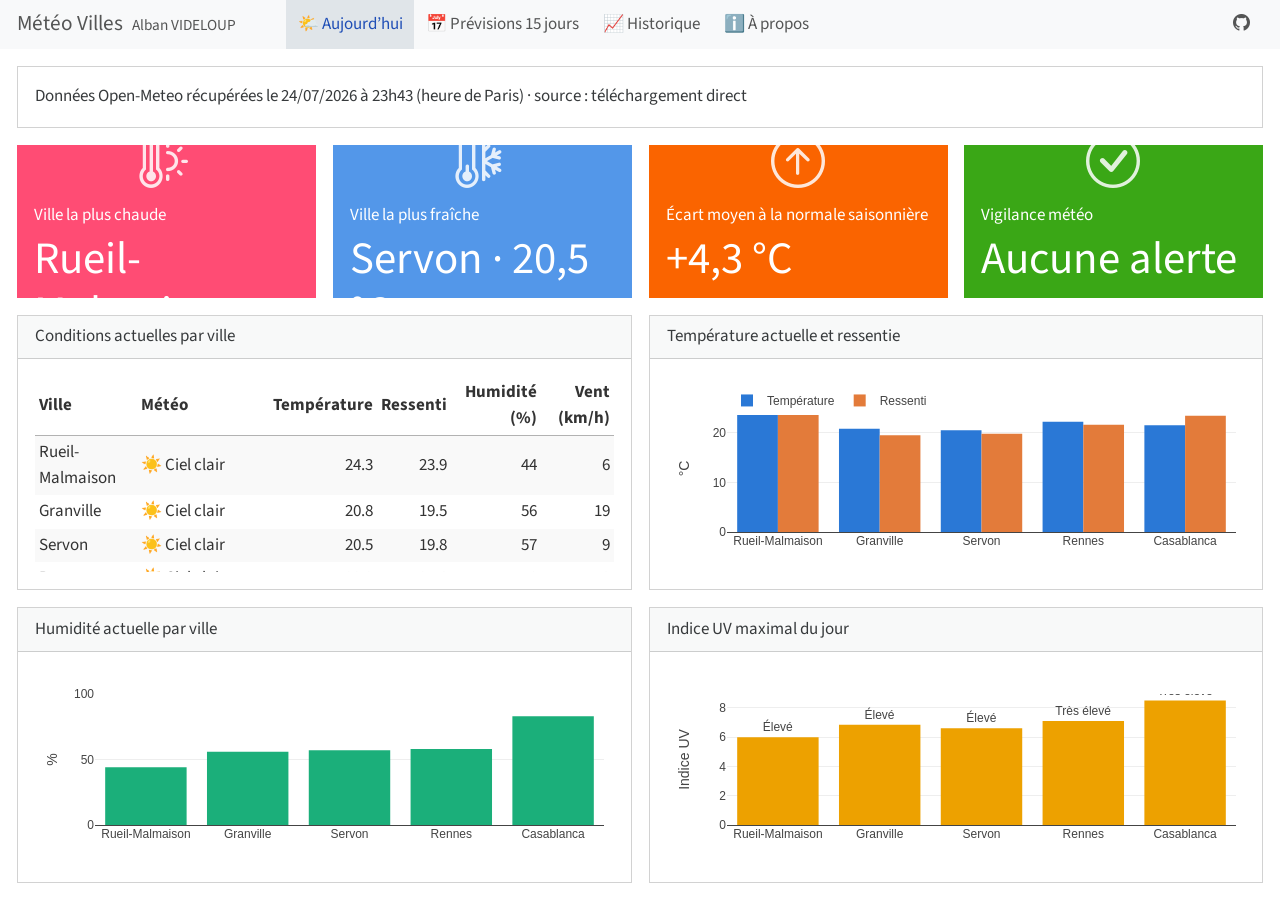
==== commit 8364aa5b: "Publication du dashboard météo a4d461a521cc584ca2691f3d9ad8f7e247e9da36" ====
--- a/meteo/index.html
+++ b/meteo/index.html
@@ -106,7 +106,7 @@
 grid-auto-rows: minmax(0, 1fr);">
 <div class="card html-fill-item html-fill-container bslib-card" data-bslib-card-init="" data-require-bs-caller="card()" data-full-screen="false">
 <div class="card-body html-fill-item html-fill-container">
-<p>Données Open-Meteo récupérées le 24/07/2026 à 23h19 (heure de Paris) · source : téléchargement direct</p>
+<p>Données Open-Meteo récupérées le 24/07/2026 à 23h43 (heure de Paris) · source : téléchargement direct</p>
 <p>⚠️ Données indisponibles aujourd’hui pour : Granville, Servon, Rennes, Casablanca.</p>
 </div>
 <bslib-tooltip placement="auto" bsoptions="[]" data-require-bs-version="5" data-require-bs-caller="tooltip()">
@@ -129,7 +129,7 @@
 Ville la plus chaude
 </p>
 <p class="value-box-value">
-Rueil-Malmaison · 24,5 °C
+Rueil-Malmaison · 24,3 °C
 </p>
 </div>
 </div>
@@ -145,7 +145,7 @@
 Ville la plus fraîche
 </p>
 <p class="value-box-value">
-Servon · 20,9 °C
+Servon · 20,5 °C
 </p>
 </div>
 </div>
@@ -192,8 +192,8 @@
 </span></div></div>
 <div class="card-body html-fill-item html-fill-container">
 <div class="cell-output-display html-fill-item html-fill-container">
-<div class="datatables html-widget html-fill-item html-fill-container" id="htmlwidget-606194f01d5556975212" style="width:100%;height:auto;"></div>
-<script type="application/json" data-for="htmlwidget-606194f01d5556975212">{"x":{"filter":"none","vertical":false,"data":[["Rueil-Malmaison","Granville","Servon","Rennes","Casablanca"],["☀️ Ciel clair","☀️ Ciel clair","☀️ Ciel clair","☀️ Ciel clair","⛅ Partiellement nuageux"],[24.5,21.4,20.9,22.7,21.5],[24,19.6,20,21.9,23.3],[43,54,56,55,83],[6,19,10,15,9]],"container":"<table class=\"compact stripe\">\n  <thead>\n    <tr>\n      <th>Ville<\/th>\n      <th>Météo<\/th>\n      <th>Température<\/th>\n      <th>Ressenti<\/th>\n      <th>Humidité (%)<\/th>\n      <th>Vent (km/h)<\/th>\n    <\/tr>\n  <\/thead>\n<\/table>","options":{"bPaginate":false,"dom":"t","language":{"info":"Showing _TOTAL_ entries"},"paging":false,"ordering":false,"columnDefs":[{"className":"dt-right","targets":[2,3,4,5]},{"name":"Ville","targets":0},{"name":"Météo","targets":1},{"name":"Température","targets":2},{"name":"Ressenti","targets":3},{"name":"Humidité (%)","targets":4},{"name":"Vent (km/h)","targets":5}],"order":[],"autoWidth":false,"orderClasses":false}},"evals":[],"jsHooks":[]}</script>
+<div class="datatables html-widget html-fill-item html-fill-container" id="htmlwidget-b44147ecf5b0dd2183cf" style="width:100%;height:auto;"></div>
+<script type="application/json" data-for="htmlwidget-b44147ecf5b0dd2183cf">{"x":{"filter":"none","vertical":false,"data":[["Rueil-Malmaison","Granville","Servon","Rennes","Casablanca"],["☀️ Ciel clair","☀️ Ciel clair","☀️ Ciel clair","☀️ Ciel clair","⛅ Partiellement nuageux"],[24.3,20.8,20.5,22.2,21.5],[23.9,19.5,19.8,21.6,23.4],[44,56,57,58,83],[6,19,9,13,8]],"container":"<table class=\"compact stripe\">\n  <thead>\n    <tr>\n      <th>Ville<\/th>\n      <th>Météo<\/th>\n      <th>Température<\/th>\n      <th>Ressenti<\/th>\n      <th>Humidité (%)<\/th>\n      <th>Vent (km/h)<\/th>\n    <\/tr>\n  <\/thead>\n<\/table>","options":{"bPaginate":false,"dom":"t","language":{"info":"Showing _TOTAL_ entries"},"paging":false,"ordering":false,"columnDefs":[{"className":"dt-right","targets":[2,3,4,5]},{"name":"Ville","targets":0},{"name":"Météo","targets":1},{"name":"Température","targets":2},{"name":"Ressenti","targets":3},{"name":"Humidité (%)","targets":4},{"name":"Vent (km/h)","targets":5}],"order":[],"autoWidth":false,"orderClasses":false}},"evals":[],"jsHooks":[]}</script>
 </div>
 </div>
 <bslib-tooltip placement="auto" bsoptions="[]" data-require-bs-version="5" data-require-bs-caller="tooltip()">
@@ -207,8 +207,8 @@
 </span></div></div>
 <div class="card-body html-fill-item html-fill-container">
 <div class="cell-output-display html-fill-item html-fill-container">
-<div class="plotly html-widget html-fill-item html-fill-container" id="htmlwidget-dc1afa3734a03f4fbe55" style="width:100%;height:406px;"></div>
-<script type="application/json" data-for="htmlwidget-dc1afa3734a03f4fbe55">{"x":{"visdat":{"1c695b09b7e":["function () ","plotlyVisDat"]},"cur_data":"1c695b09b7e","attrs":{"1c695b09b7e":{"x":{},"y":{},"marker":{"color":"#2a78d6"},"name":"Température","alpha_stroke":1,"sizes":[10,100],"spans":[1,20],"type":"bar"},"1c695b09b7e.1":{"x":{},"y":{},"marker":{"color":"#e37b3a"},"name":"Ressenti","alpha_stroke":1,"sizes":[10,100],"spans":[1,20],"type":"bar","inherit":true}},"layout":{"margin":{"b":40,"l":60,"t":25,"r":10},"barmode":"group","xaxis":{"domain":[0,1],"automargin":true,"title":"","type":"category","categoryorder":"array","categoryarray":["Rueil-Malmaison","Granville","Servon","Rennes","Casablanca"]},"yaxis":{"domain":[0,1],"automargin":true,"title":"°C"},"legend":{"orientation":"h","x":0,"y":1.1499999999999999},"hovermode":"closest","showlegend":true},"source":"A","config":{"modeBarButtonsToAdd":["hoverclosest","hovercompare"],"showSendToCloud":false},"data":[{"x":["Rueil-Malmaison","Granville","Servon","Rennes","Casablanca"],"y":[24.5,21.399999999999999,20.899999999999999,22.699999999999999,21.5],"marker":{"color":"#2a78d6","line":{"color":"rgba(31,119,180,1)"}},"name":"Température","type":"bar","error_y":{"color":"rgba(31,119,180,1)"},"error_x":{"color":"rgba(31,119,180,1)"},"xaxis":"x","yaxis":"y","frame":null},{"x":["Rueil-Malmaison","Granville","Servon","Rennes","Casablanca"],"y":[24,19.600000000000001,20,21.899999999999999,23.300000000000001],"marker":{"color":"#e37b3a","line":{"color":"rgba(255,127,14,1)"}},"name":"Ressenti","type":"bar","error_y":{"color":"rgba(255,127,14,1)"},"error_x":{"color":"rgba(255,127,14,1)"},"xaxis":"x","yaxis":"y","frame":null}],"highlight":{"on":"plotly_click","persistent":false,"dynamic":false,"selectize":false,"opacityDim":0.20000000000000001,"selected":{"opacity":1},"debounce":0},"shinyEvents":["plotly_hover","plotly_click","plotly_selected","plotly_relayout","plotly_brushed","plotly_brushing","plotly_clickannotation","plotly_doubleclick","plotly_deselect","plotly_afterplot","plotly_sunburstclick"],"base_url":"https://plot.ly"},"evals":[],"jsHooks":[]}</script>
+<div class="plotly html-widget html-fill-item html-fill-container" id="htmlwidget-d0883fd74882a42dfccf" style="width:100%;height:406px;"></div>
+<script type="application/json" data-for="htmlwidget-d0883fd74882a42dfccf">{"x":{"visdat":{"14fd698f7be0":["function () ","plotlyVisDat"]},"cur_data":"14fd698f7be0","attrs":{"14fd698f7be0":{"x":{},"y":{},"marker":{"color":"#2a78d6"},"name":"Température","alpha_stroke":1,"sizes":[10,100],"spans":[1,20],"type":"bar"},"14fd698f7be0.1":{"x":{},"y":{},"marker":{"color":"#e37b3a"},"name":"Ressenti","alpha_stroke":1,"sizes":[10,100],"spans":[1,20],"type":"bar","inherit":true}},"layout":{"margin":{"b":40,"l":60,"t":25,"r":10},"barmode":"group","xaxis":{"domain":[0,1],"automargin":true,"title":"","type":"category","categoryorder":"array","categoryarray":["Rueil-Malmaison","Granville","Servon","Rennes","Casablanca"]},"yaxis":{"domain":[0,1],"automargin":true,"title":"°C"},"legend":{"orientation":"h","x":0,"y":1.1499999999999999},"hovermode":"closest","showlegend":true},"source":"A","config":{"modeBarButtonsToAdd":["hoverclosest","hovercompare"],"showSendToCloud":false},"data":[{"x":["Rueil-Malmaison","Granville","Servon","Rennes","Casablanca"],"y":[24.300000000000001,20.800000000000001,20.5,22.199999999999999,21.5],"marker":{"color":"#2a78d6","line":{"color":"rgba(31,119,180,1)"}},"name":"Température","type":"bar","error_y":{"color":"rgba(31,119,180,1)"},"error_x":{"color":"rgba(31,119,180,1)"},"xaxis":"x","yaxis":"y","frame":null},{"x":["Rueil-Malmaison","Granville","Servon","Rennes","Casablanca"],"y":[23.899999999999999,19.5,19.800000000000001,21.600000000000001,23.399999999999999],"marker":{"color":"#e37b3a","line":{"color":"rgba(255,127,14,1)"}},"name":"Ressenti","type":"bar","error_y":{"color":"rgba(255,127,14,1)"},"error_x":{"color":"rgba(255,127,14,1)"},"xaxis":"x","yaxis":"y","frame":null}],"highlight":{"on":"plotly_click","persistent":false,"dynamic":false,"selectize":false,"opacityDim":0.20000000000000001,"selected":{"opacity":1},"debounce":0},"shinyEvents":["plotly_hover","plotly_click","plotly_selected","plotly_relayout","plotly_brushed","plotly_brushing","plotly_clickannotation","plotly_doubleclick","plotly_deselect","plotly_afterplot","plotly_sunburstclick"],"base_url":"https://plot.ly"},"evals":[],"jsHooks":[]}</script>
 </div>
 </div>
 <bslib-tooltip placement="auto" bsoptions="[]" data-require-bs-version="5" data-require-bs-caller="tooltip()">
@@ -226,8 +226,8 @@
 </span></div></div>
 <div class="card-body html-fill-item html-fill-container">
 <div class="cell-output-display html-fill-item html-fill-container">
-<div class="plotly html-widget html-fill-item html-fill-container" id="htmlwidget-4c697b03e83e9cf3dc5e" style="width:100%;height:406px;"></div>
-<script type="application/json" data-for="htmlwidget-4c697b03e83e9cf3dc5e">{"x":{"visdat":{"1c692a02b13e":["function () ","plotlyVisDat"]},"cur_data":"1c692a02b13e","attrs":{"1c692a02b13e":{"x":{},"y":{},"marker":{"color":"#1baf7a"},"alpha_stroke":1,"sizes":[10,100],"spans":[1,20],"type":"bar"}},"layout":{"margin":{"b":40,"l":60,"t":25,"r":10},"xaxis":{"domain":[0,1],"automargin":true,"title":"","type":"category","categoryorder":"array","categoryarray":["Rueil-Malmaison","Granville","Servon","Rennes","Casablanca"]},"yaxis":{"domain":[0,1],"automargin":true,"title":"%","range":[0,100]},"hovermode":"closest","showlegend":false},"source":"A","config":{"modeBarButtonsToAdd":["hoverclosest","hovercompare"],"showSendToCloud":false},"data":[{"x":["Rueil-Malmaison","Granville","Servon","Rennes","Casablanca"],"y":[43,54,56,55,83],"marker":{"color":"#1baf7a","line":{"color":"rgba(31,119,180,1)"}},"type":"bar","error_y":{"color":"rgba(31,119,180,1)"},"error_x":{"color":"rgba(31,119,180,1)"},"xaxis":"x","yaxis":"y","frame":null}],"highlight":{"on":"plotly_click","persistent":false,"dynamic":false,"selectize":false,"opacityDim":0.20000000000000001,"selected":{"opacity":1},"debounce":0},"shinyEvents":["plotly_hover","plotly_click","plotly_selected","plotly_relayout","plotly_brushed","plotly_brushing","plotly_clickannotation","plotly_doubleclick","plotly_deselect","plotly_afterplot","plotly_sunburstclick"],"base_url":"https://plot.ly"},"evals":[],"jsHooks":[]}</script>
+<div class="plotly html-widget html-fill-item html-fill-container" id="htmlwidget-299fcd0b78e0e654d166" style="width:100%;height:406px;"></div>
+<script type="application/json" data-for="htmlwidget-299fcd0b78e0e654d166">{"x":{"visdat":{"14fd584e846f":["function () ","plotlyVisDat"]},"cur_data":"14fd584e846f","attrs":{"14fd584e846f":{"x":{},"y":{},"marker":{"color":"#1baf7a"},"alpha_stroke":1,"sizes":[10,100],"spans":[1,20],"type":"bar"}},"layout":{"margin":{"b":40,"l":60,"t":25,"r":10},"xaxis":{"domain":[0,1],"automargin":true,"title":"","type":"category","categoryorder":"array","categoryarray":["Rueil-Malmaison","Granville","Servon","Rennes","Casablanca"]},"yaxis":{"domain":[0,1],"automargin":true,"title":"%","range":[0,100]},"hovermode":"closest","showlegend":false},"source":"A","config":{"modeBarButtonsToAdd":["hoverclosest","hovercompare"],"showSendToCloud":false},"data":[{"x":["Rueil-Malmaison","Granville","Servon","Rennes","Casablanca"],"y":[44,56,57,58,83],"marker":{"color":"#1baf7a","line":{"color":"rgba(31,119,180,1)"}},"type":"bar","error_y":{"color":"rgba(31,119,180,1)"},"error_x":{"color":"rgba(31,119,180,1)"},"xaxis":"x","yaxis":"y","frame":null}],"highlight":{"on":"plotly_click","persistent":false,"dynamic":false,"selectize":false,"opacityDim":0.20000000000000001,"selected":{"opacity":1},"debounce":0},"shinyEvents":["plotly_hover","plotly_click","plotly_selected","plotly_relayout","plotly_brushed","plotly_brushing","plotly_clickannotation","plotly_doubleclick","plotly_deselect","plotly_afterplot","plotly_sunburstclick"],"base_url":"https://plot.ly"},"evals":[],"jsHooks":[]}</script>
 </div>
 </div>
 <bslib-tooltip placement="auto" bsoptions="[]" data-require-bs-version="5" data-require-bs-caller="tooltip()">
@@ -241,8 +241,8 @@
 </span></div></div>
 <div class="card-body html-fill-item html-fill-container">
 <div class="cell-output-display html-fill-item html-fill-container">
-<div class="plotly html-widget html-fill-item html-fill-container" id="htmlwidget-21925f474ed6771244ec" style="width:100%;height:406px;"></div>
-<script type="application/json" data-for="htmlwidget-21925f474ed6771244ec">{"x":{"visdat":{"1c6915eebd93":["function () ","plotlyVisDat"]},"cur_data":"1c6915eebd93","attrs":{"1c6915eebd93":{"x":{},"y":{},"marker":{"color":"#eda100"},"text":{},"textposition":"outside","alpha_stroke":1,"sizes":[10,100],"spans":[1,20],"type":"bar"}},"layout":{"margin":{"b":40,"l":60,"t":25,"r":10},"xaxis":{"domain":[0,1],"automargin":true,"title":"","type":"category","categoryorder":"array","categoryarray":["Rueil-Malmaison","Granville","Servon","Rennes","Casablanca"]},"yaxis":{"domain":[0,1],"automargin":true,"title":"Indice UV"},"hovermode":"closest","showlegend":false},"source":"A","config":{"modeBarButtonsToAdd":["hoverclosest","hovercompare"],"showSendToCloud":false},"data":[{"x":["Rueil-Malmaison","Granville","Servon","Rennes","Casablanca"],"y":[6,6.8499999999999996,6.5999999999999996,7.0999999999999996,8.5],"marker":{"color":"#eda100","line":{"color":"rgba(31,119,180,1)"}},"text":["Élevé","Élevé","Élevé","Très élevé","Très élevé"],"textposition":["outside","outside","outside","outside","outside"],"type":"bar","error_y":{"color":"rgba(31,119,180,1)"},"error_x":{"color":"rgba(31,119,180,1)"},"xaxis":"x","yaxis":"y","frame":null}],"highlight":{"on":"plotly_click","persistent":false,"dynamic":false,"selectize":false,"opacityDim":0.20000000000000001,"selected":{"opacity":1},"debounce":0},"shinyEvents":["plotly_hover","plotly_click","plotly_selected","plotly_relayout","plotly_brushed","plotly_brushing","plotly_clickannotation","plotly_doubleclick","plotly_deselect","plotly_afterplot","plotly_sunburstclick"],"base_url":"https://plot.ly"},"evals":[],"jsHooks":[]}</script>
+<div class="plotly html-widget html-fill-item html-fill-container" id="htmlwidget-a77e23f7c521fdb57ca2" style="width:100%;height:406px;"></div>
+<script type="application/json" data-for="htmlwidget-a77e23f7c521fdb57ca2">{"x":{"visdat":{"14fd393b6062":["function () ","plotlyVisDat"]},"cur_data":"14fd393b6062","attrs":{"14fd393b6062":{"x":{},"y":{},"marker":{"color":"#eda100"},"text":{},"textposition":"outside","alpha_stroke":1,"sizes":[10,100],"spans":[1,20],"type":"bar"}},"layout":{"margin":{"b":40,"l":60,"t":25,"r":10},"xaxis":{"domain":[0,1],"automargin":true,"title":"","type":"category","categoryorder":"array","categoryarray":["Rueil-Malmaison","Granville","Servon","Rennes","Casablanca"]},"yaxis":{"domain":[0,1],"automargin":true,"title":"Indice UV"},"hovermode":"closest","showlegend":false},"source":"A","config":{"modeBarButtonsToAdd":["hoverclosest","hovercompare"],"showSendToCloud":false},"data":[{"x":["Rueil-Malmaison","Granville","Servon","Rennes","Casablanca"],"y":[6,6.8499999999999996,6.5999999999999996,7.0999999999999996,8.5],"marker":{"color":"#eda100","line":{"color":"rgba(31,119,180,1)"}},"text":["Élevé","Élevé","Élevé","Très élevé","Très élevé"],"textposition":["outside","outside","outside","outside","outside"],"type":"bar","error_y":{"color":"rgba(31,119,180,1)"},"error_x":{"color":"rgba(31,119,180,1)"},"xaxis":"x","yaxis":"y","frame":null}],"highlight":{"on":"plotly_click","persistent":false,"dynamic":false,"selectize":false,"opacityDim":0.20000000000000001,"selected":{"opacity":1},"debounce":0},"shinyEvents":["plotly_hover","plotly_click","plotly_selected","plotly_relayout","plotly_brushed","plotly_brushing","plotly_clickannotation","plotly_doubleclick","plotly_deselect","plotly_afterplot","plotly_sunburstclick"],"base_url":"https://plot.ly"},"evals":[],"jsHooks":[]}</script>
 </div>
 </div>
 <bslib-tooltip placement="auto" bsoptions="[]" data-require-bs-version="5" data-require-bs-caller="tooltip()">
@@ -277,8 +277,8 @@
 </span></div></div>
 <div class="card-body html-fill-item html-fill-container">
 <div class="cell-output-display html-fill-item html-fill-container">
-<div class="plotly html-widget html-fill-item html-fill-container" id="htmlwidget-f89993534b77532da184" style="width:100%;height:406px;"></div>
-<script type="application/json" data-for="htmlwidget-f89993534b77532da184">{"x":{"data":[{"x":[20658,20659,20660,20661,20662,20663,20664,20665,20666,20667,20668,20669,20670,20671,20672,20673,20673,20672,20671,20670,20669,20668,20667,20666,20665,20664,20663,20662,20661,20660,20659,20658,20658],"y":[16.600000000000001,17.899999999999999,15.800000000000001,16.899999999999999,17.100000000000001,19.899999999999999,23.100000000000001,24.699999999999999,15.800000000000001,18.300000000000001,21.899999999999999,21.899999999999999,22.199999999999999,19.300000000000001,23.5,21,28.5,40.399999999999999,33,31.800000000000001,31.800000000000001,36.799999999999997,33.100000000000001,28.699999999999999,33,39.299999999999997,37,32.600000000000001,27.399999999999999,25.800000000000001,30,27.800000000000001,16.600000000000001],"text":["date: 2026-07-24<br />ville: Rueil-Malmaison<br />ville: NA<br />temperature_2m_min: 16.6<br />temperature_2m_max: 27.8","date: 2026-07-25<br />ville: Rueil-Malmaison<br />ville: NA<br />temperature_2m_min: 17.9<br />temperature_2m_max: 30.0","date: 2026-07-26<br />ville: Rueil-Malmaison<br />ville: NA<br />temperature_2m_min: 15.8<br />temperature_2m_max: 25.8","date: 2026-07-27<br />ville: Rueil-Malmaison<br />ville: NA<br />temperature_2m_min: 16.9<br />temperature_2m_max: 27.4","date: 2026-07-28<br />ville: Rueil-Malmaison<br />ville: NA<br />temperature_2m_min: 17.1<br />temperature_2m_max: 32.6","date: 2026-07-29<br />ville: Rueil-Malmaison<br />ville: NA<br />temperature_2m_min: 19.9<br />temperature_2m_max: 37.0","date: 2026-07-30<br />ville: Rueil-Malmaison<br />ville: NA<br />temperature_2m_min: 23.1<br />temperature_2m_max: 39.3","date: 2026-07-31<br />ville: Rueil-Malmaison<br />ville: NA<br />temperature_2m_min: 24.7<br />temperature_2m_max: 33.0","date: 2026-08-01<br />ville: Rueil-Malmaison<br />ville: NA<br />temperature_2m_min: 15.8<br />temperature_2m_max: 28.7","date: 2026-08-02<br />ville: Rueil-Malmaison<br />ville: NA<br />temperature_2m_min: 18.3<br />temperature_2m_max: 33.1","date: 2026-08-03<br />ville: Rueil-Malmaison<br />ville: NA<br />temperature_2m_min: 21.9<br />temperature_2m_max: 36.8","date: 2026-08-04<br />ville: Rueil-Malmaison<br />ville: NA<br />temperature_2m_min: 21.9<br />temperature_2m_max: 31.8","date: 2026-08-05<br />ville: Rueil-Malmaison<br />ville: NA<br />temperature_2m_min: 22.2<br />temperature_2m_max: 31.8","date: 2026-08-06<br />ville: Rueil-Malmaison<br />ville: NA<br />temperature_2m_min: 19.3<br />temperature_2m_max: 33.0","date: 2026-08-07<br />ville: Rueil-Malmaison<br />ville: NA<br />temperature_2m_min: 23.5<br />temperature_2m_max: 40.4","date: 2026-08-08<br />ville: Rueil-Malmaison<br />ville: NA<br />temperature_2m_min: 21.0<br />temperature_2m_max: 28.5","date: 2026-08-08<br />ville: Rueil-Malmaison<br />ville: NA<br />temperature_2m_min: 21.0<br />temperature_2m_max: 28.5","date: 2026-08-07<br />ville: Rueil-Malmaison<br />ville: NA<br />temperature_2m_min: 23.5<br />temperature_2m_max: 40.4","date: 2026-08-06<br />ville: Rueil-Malmaison<br />ville: NA<br />temperature_2m_min: 19.3<br />temperature_2m_max: 33.0","date: 2026-08-05<br />ville: Rueil-Malmaison<br />ville: NA<br />temperature_2m_min: 22.2<br />temperature_2m_max: 31.8","date: 2026-08-04<br />ville: Rueil-Malmaison<br />ville: NA<br />temperature_2m_min: 21.9<br />temperature_2m_max: 31.8","date: 2026-08-03<br />ville: Rueil-Malmaison<br />ville: NA<br />temperature_2m_min: 21.9<br />temperature_2m_max: 36.8","date: 2026-08-02<br />ville: Rueil-Malmaison<br />ville: NA<br />temperature_2m_min: 18.3<br />temperature_2m_max: 33.1","date: 2026-08-01<br />ville: Rueil-Malmaison<br />ville: NA<br />temperature_2m_min: 15.8<br />temperature_2m_max: 28.7","date: 2026-07-31<br />ville: Rueil-Malmaison<br />ville: NA<br />temperature_2m_min: 24.7<br />temperature_2m_max: 33.0","date: 2026-07-30<br />ville: Rueil-Malmaison<br />ville: NA<br />temperature_2m_min: 23.1<br />temperature_2m_max: 39.3","date: 2026-07-29<br />ville: Rueil-Malmaison<br />ville: NA<br />temperature_2m_min: 19.9<br />temperature_2m_max: 37.0","date: 2026-07-28<br />ville: Rueil-Malmaison<br />ville: NA<br />temperature_2m_min: 17.1<br />temperature_2m_max: 32.6","date: 2026-07-27<br />ville: Rueil-Malmaison<br />ville: NA<br />temperature_2m_min: 16.9<br />temperature_2m_max: 27.4","date: 2026-07-26<br />ville: Rueil-Malmaison<br />ville: NA<br />temperature_2m_min: 15.8<br />temperature_2m_max: 25.8","date: 2026-07-25<br />ville: Rueil-Malmaison<br />ville: NA<br />temperature_2m_min: 17.9<br />temperature_2m_max: 30.0","date: 2026-07-24<br />ville: Rueil-Malmaison<br />ville: NA<br />temperature_2m_min: 16.6<br />temperature_2m_max: 27.8","date: 2026-07-24<br />ville: Rueil-Malmaison<br />ville: NA<br />temperature_2m_min: 16.6<br />temperature_2m_max: 27.8"],"type":"scatter","mode":"lines","line":{"width":1.8897637795275593,"color":"transparent","dash":"solid"},"fill":"toself","fillcolor":"rgba(42,120,214,0.25)","hoveron":"points","showlegend":false,"xaxis":"x","yaxis":"y","hoverinfo":"text","frame":null},{"x":[20658,20659,20660,20661,20662,20663,20664,20665,20666,20667,20668,20669,20670,20671,20672,20673,20673,20672,20671,20670,20669,20668,20667,20666,20665,20664,20663,20662,20661,20660,20659,20658,20658],"y":[16.600000000000001,17,18.899999999999999,17.600000000000001,17,19.600000000000001,17.800000000000001,17.899999999999999,14.800000000000001,14.6,20.300000000000001,19.399999999999999,19.399999999999999,18.300000000000001,21.899999999999999,16.300000000000001,21.399999999999999,25.699999999999999,30.699999999999999,25.199999999999999,25.199999999999999,25.800000000000001,29.5,23.300000000000001,21.300000000000001,22.600000000000001,25.800000000000001,32.700000000000003,23.800000000000001,21.399999999999999,22.300000000000001,27.199999999999999,16.600000000000001],"text":["date: 2026-07-24<br />ville: Granville<br />ville: NA<br />temperature_2m_min: 16.6<br />temperature_2m_max: 27.2","date: 2026-07-25<br />ville: Granville<br />ville: NA<br />temperature_2m_min: 17.0<br />temperature_2m_max: 22.3","date: 2026-07-26<br />ville: Granville<br />ville: NA<br />temperature_2m_min: 18.9<br />temperature_2m_max: 21.4","date: 2026-07-27<br />ville: Granville<br />ville: NA<br />temperature_2m_min: 17.6<br />temperature_2m_max: 23.8","date: 2026-07-28<br />ville: Granville<br />ville: NA<br />temperature_2m_min: 17.0<br />temperature_2m_max: 32.7","date: 2026-07-29<br />ville: Granville<br />ville: NA<br />temperature_2m_min: 19.6<br />temperature_2m_max: 25.8","date: 2026-07-30<br />ville: Granville<br />ville: NA<br />temperature_2m_min: 17.8<br />temperature_2m_max: 22.6","date: 2026-07-31<br />ville: Granville<br />ville: NA<br />temperature_2m_min: 17.9<br />temperature_2m_max: 21.3","date: 2026-08-01<br />ville: Granville<br />ville: NA<br />temperature_2m_min: 14.8<br />temperature_2m_max: 23.3","date: 2026-08-02<br />ville: Granville<br />ville: NA<br />temperature_2m_min: 14.6<br />temperature_2m_max: 29.5","date: 2026-08-03<br />ville: Granville<br />ville: NA<br />temperature_2m_min: 20.3<br />temperature_2m_max: 25.8","date: 2026-08-04<br />ville: Granville<br />ville: NA<br />temperature_2m_min: 19.4<br />temperature_2m_max: 25.2","date: 2026-08-05<br />ville: Granville<br />ville: NA<br />temperature_2m_min: 19.4<br />temperature_2m_max: 25.2","date: 2026-08-06<br />ville: Granville<br />ville: NA<br />temperature_2m_min: 18.3<br />temperature_2m_max: 30.7","date: 2026-08-07<br />ville: Granville<br />ville: NA<br />temperature_2m_min: 21.9<br />temperature_2m_max: 25.7","date: 2026-08-08<br />ville: Granville<br />ville: NA<br />temperature_2m_min: 16.3<br />temperature_2m_max: 21.4","date: 2026-08-08<br />ville: Granville<br />ville: NA<br />temperature_2m_min: 16.3<br />temperature_2m_max: 21.4","date: 2026-08-07<br />ville: Granville<br />ville: NA<br />temperature_2m_min: 21.9<br />temperature_2m_max: 25.7","date: 2026-08-06<br />ville: Granville<br />ville: NA<br />temperature_2m_min: 18.3<br />temperature_2m_max: 30.7","date: 2026-08-05<br />ville: Granville<br />ville: NA<br />temperature_2m_min: 19.4<br />temperature_2m_max: 25.2","date: 2026-08-04<br />ville: Granville<br />ville: NA<br />temperature_2m_min: 19.4<br />temperature_2m_max: 25.2","date: 2026-08-03<br />ville: Granville<br />ville: NA<br />temperature_2m_min: 20.3<br />temperature_2m_max: 25.8","date: 2026-08-02<br />ville: Granville<br />ville: NA<br />temperature_2m_min: 14.6<br />temperature_2m_max: 29.5","date: 2026-08-01<br />ville: Granville<br />ville: NA<br />temperature_2m_min: 14.8<br />temperature_2m_max: 23.3","date: 2026-07-31<br />ville: Granville<br />ville: NA<br />temperature_2m_min: 17.9<br />temperature_2m_max: 21.3","date: 2026-07-30<br />ville: Granville<br />ville: NA<br />temperature_2m_min: 17.8<br />temperature_2m_max: 22.6","date: 2026-07-29<br />ville: Granville<br />ville: NA<br />temperature_2m_min: 19.6<br />temperature_2m_max: 25.8","date: 2026-07-28<br />ville: Granville<br />ville: NA<br />temperature_2m_min: 17.0<br />temperature_2m_max: 32.7","date: 2026-07-27<br />ville: Granville<br />ville: NA<br />temperature_2m_min: 17.6<br />temperature_2m_max: 23.8","date: 2026-07-26<br />ville: Granville<br />ville: NA<br />temperature_2m_min: 18.9<br />temperature_2m_max: 21.4","date: 2026-07-25<br />ville: Granville<br />ville: NA<br />temperature_2m_min: 17.0<br />temperature_2m_max: 22.3","date: 2026-07-24<br />ville: Granville<br />ville: NA<br />temperature_2m_min: 16.6<br />temperature_2m_max: 27.2","date: 2026-07-24<br />ville: Granville<br />ville: NA<br />temperature_2m_min: 16.6<br />temperature_2m_max: 27.2"],"type":"scatter","mode":"lines","line":{"width":1.8897637795275593,"color":"transparent","dash":"solid"},"fill":"toself","fillcolor":"rgba(27,175,122,0.25)","hoveron":"points","showlegend":false,"xaxis":"x2","yaxis":"y2","hoverinfo":"text","frame":null},{"x":[20658,20659,20660,20661,20662,20663,20664,20665,20666,20667,20668,20669,20670,20671,20672,20673,20673,20672,20671,20670,20669,20668,20667,20666,20665,20664,20663,20662,20661,20660,20659,20658,20658],"y":[15.5,16.5,17,16.899999999999999,12.699999999999999,14.5,17.5,17.800000000000001,14.6,15.1,19.5,18.5,19.399999999999999,17.600000000000001,20.5,15.6,21.899999999999999,24.899999999999999,31.5,25.800000000000001,26.300000000000001,29.199999999999999,30.399999999999999,24.300000000000001,25.399999999999999,28.100000000000001,32.799999999999997,31.199999999999999,23.300000000000001,22.899999999999999,24.399999999999999,28.800000000000001,15.5],"text":["date: 2026-07-24<br />ville: Servon<br />ville: NA<br />temperature_2m_min: 15.5<br />temperature_2m_max: 28.8","date: 2026-07-25<br />ville: Servon<br />ville: NA<br />temperature_2m_min: 16.5<br />temperature_2m_max: 24.4","date: 2026-07-26<br />ville: Servon<br />ville: NA<br />temperature_2m_min: 17.0<br />temperature_2m_max: 22.9","date: 2026-07-27<br />ville: Servon<br />ville: NA<br />temperature_2m_min: 16.9<br />temperature_2m_max: 23.3","date: 2026-07-28<br />ville: Servon<br />ville: NA<br />temperature_2m_min: 12.7<br />temperature_2m_max: 31.2","date: 2026-07-29<br />ville: Servon<br />ville: NA<br />temperature_2m_min: 14.5<br />temperature_2m_max: 32.8","date: 2026-07-30<br />ville: Servon<br />ville: NA<br />temperature_2m_min: 17.5<br />temperature_2m_max: 28.1","date: 2026-07-31<br />ville: Servon<br />ville: NA<br />temperature_2m_min: 17.8<br />temperature_2m_max: 25.4","date: 2026-08-01<br />ville: Servon<br />ville: NA<br />temperature_2m_min: 14.6<br />temperature_2m_max: 24.3","date: 2026-08-02<br />ville: Servon<br />ville: NA<br />temperature_2m_min: 15.1<br />temperature_2m_max: 30.4","date: 2026-08-03<br />ville: Servon<br />ville: NA<br />temperature_2m_min: 19.5<br />temperature_2m_max: 29.2","date: 2026-08-04<br />ville: Servon<br />ville: NA<br />temperature_2m_min: 18.5<br />temperature_2m_max: 26.3","date: 2026-08-05<br />ville: Servon<br />ville: NA<br />temperature_2m_min: 19.4<br />temperature_2m_max: 25.8","date: 2026-08-06<br />ville: Servon<br />ville: NA<br />temperature_2m_min: 17.6<br />temperature_2m_max: 31.5","date: 2026-08-07<br />ville: Servon<br />ville: NA<br />temperature_2m_min: 20.5<br />temperature_2m_max: 24.9","date: 2026-08-08<br />ville: Servon<br />ville: NA<br />temperature_2m_min: 15.6<br />temperature_2m_max: 21.9","date: 2026-08-08<br />ville: Servon<br />ville: NA<br />temperature_2m_min: 15.6<br />temperature_2m_max: 21.9","date: 2026-08-07<br />ville: Servon<br />ville: NA<br />temperature_2m_min: 20.5<br />temperature_2m_max: 24.9","date: 2026-08-06<br />ville: Servon<br />ville: NA<br />temperature_2m_min: 17.6<br />temperature_2m_max: 31.5","date: 2026-08-05<br />ville: Servon<br />ville: NA<br />temperature_2m_min: 19.4<br />temperature_2m_max: 25.8","date: 2026-08-04<br />ville: Servon<br />ville: NA<br />temperature_2m_min: 18.5<br />temperature_2m_max: 26.3","date: 2026-08-03<br />ville: Servon<br />ville: NA<br />temperature_2m_min: 19.5<br />temperature_2m_max: 29.2","date: 2026-08-02<br />ville: Servon<br />ville: NA<br />temperature_2m_min: 15.1<br />temperature_2m_max: 30.4","date: 2026-08-01<br />ville: Servon<br />ville: NA<br />temperature_2m_min: 14.6<br />temperature_2m_max: 24.3","date: 2026-07-31<br />ville: Servon<br />ville: NA<br />temperature_2m_min: 17.8<br />temperature_2m_max: 25.4","date: 2026-07-30<br />ville: Servon<br />ville: NA<br />temperature_2m_min: 17.5<br />temperature_2m_max: 28.1","date: 2026-07-29<br />ville: Servon<br />ville: NA<br />temperature_2m_min: 14.5<br />temperature_2m_max: 32.8","date: 2026-07-28<br />ville: Servon<br />ville: NA<br />temperature_2m_min: 12.7<br />temperature_2m_max: 31.2","date: 2026-07-27<br />ville: Servon<br />ville: NA<br />temperature_2m_min: 16.9<br />temperature_2m_max: 23.3","date: 2026-07-26<br />ville: Servon<br />ville: NA<br />temperature_2m_min: 17.0<br />temperature_2m_max: 22.9","date: 2026-07-25<br />ville: Servon<br />ville: NA<br />temperature_2m_min: 16.5<br />temperature_2m_max: 24.4","date: 2026-07-24<br />ville: Servon<br />ville: NA<br />temperature_2m_min: 15.5<br />temperature_2m_max: 28.8","date: 2026-07-24<br />ville: Servon<br />ville: NA<br />temperature_2m_min: 15.5<br />temperature_2m_max: 28.8"],"type":"scatter","mode":"lines","line":{"width":1.8897637795275593,"color":"transparent","dash":"solid"},"fill":"toself","fillcolor":"rgba(237,161,0,0.25)","hoveron":"points","showlegend":false,"xaxis":"x3","yaxis":"y3","hoverinfo":"text","frame":null},{"x":[20658,20659,20660,20661,20662,20663,20664,20665,20666,20667,20668,20669,20670,20671,20672,20673,20673,20672,20671,20670,20669,20668,20667,20666,20665,20664,20663,20662,20661,20660,20659,20658,20658],"y":[15.300000000000001,18,16.5,17,17.899999999999999,19.899999999999999,17.699999999999999,18.100000000000001,14.6,16.199999999999999,20.300000000000001,19.5,17.800000000000001,18.300000000000001,20.199999999999999,15.199999999999999,24.199999999999999,30.300000000000001,32.899999999999999,28,26.300000000000001,31.699999999999999,33.5,25.300000000000001,25.399999999999999,27.100000000000001,33.899999999999999,34.700000000000003,29.899999999999999,26.800000000000001,29,30.5,15.300000000000001],"text":["date: 2026-07-24<br />ville: Rennes<br />ville: NA<br />temperature_2m_min: 15.3<br />temperature_2m_max: 30.5","date: 2026-07-25<br />ville: Rennes<br />ville: NA<br />temperature_2m_min: 18.0<br />temperature_2m_max: 29.0","date: 2026-07-26<br />ville: Rennes<br />ville: NA<br />temperature_2m_min: 16.5<br />temperature_2m_max: 26.8","date: 2026-07-27<br />ville: Rennes<br />ville: NA<br />temperature_2m_min: 17.0<br />temperature_2m_max: 29.9","date: 2026-07-28<br />ville: Rennes<br />ville: NA<br />temperature_2m_min: 17.9<br />temperature_2m_max: 34.7","date: 2026-07-29<br />ville: Rennes<br />ville: NA<br />temperature_2m_min: 19.9<br />temperature_2m_max: 33.9","date: 2026-07-30<br />ville: Rennes<br />ville: NA<br />temperature_2m_min: 17.7<br />temperature_2m_max: 27.1","date: 2026-07-31<br />ville: Rennes<br />ville: NA<br />temperature_2m_min: 18.1<br />temperature_2m_max: 25.4","date: 2026-08-01<br />ville: Rennes<br />ville: NA<br />temperature_2m_min: 14.6<br />temperature_2m_max: 25.3","date: 2026-08-02<br />ville: Rennes<br />ville: NA<br />temperature_2m_min: 16.2<br />temperature_2m_max: 33.5","date: 2026-08-03<br />ville: Rennes<br />ville: NA<br />temperature_2m_min: 20.3<br />temperature_2m_max: 31.7","date: 2026-08-04<br />ville: Rennes<br />ville: NA<br />temperature_2m_min: 19.5<br />temperature_2m_max: 26.3","date: 2026-08-05<br />ville: Rennes<br />ville: NA<br />temperature_2m_min: 17.8<br />temperature_2m_max: 28.0","date: 2026-08-06<br />ville: Rennes<br />ville: NA<br />temperature_2m_min: 18.3<br />temperature_2m_max: 32.9","date: 2026-08-07<br />ville: Rennes<br />ville: NA<br />temperature_2m_min: 20.2<br />temperature_2m_max: 30.3","date: 2026-08-08<br />ville: Rennes<br />ville: NA<br />temperature_2m_min: 15.2<br />temperature_2m_max: 24.2","date: 2026-08-08<br />ville: Rennes<br />ville: NA<br />temperature_2m_min: 15.2<br />temperature_2m_max: 24.2","date: 2026-08-07<br />ville: Rennes<br />ville: NA<br />temperature_2m_min: 20.2<br />temperature_2m_max: 30.3","date: 2026-08-06<br />ville: Rennes<br />ville: NA<br />temperature_2m_min: 18.3<br />temperature_2m_max: 32.9","date: 2026-08-05<br />ville: Rennes<br />ville: NA<br />temperature_2m_min: 17.8<br />temperature_2m_max: 28.0","date: 2026-08-04<br />ville: Rennes<br />ville: NA<br />temperature_2m_min: 19.5<br />temperature_2m_max: 26.3","date: 2026-08-03<br />ville: Rennes<br />ville: NA<br />temperature_2m_min: 20.3<br />temperature_2m_max: 31.7","date: 2026-08-02<br />ville: Rennes<br />ville: NA<br />temperature_2m_min: 16.2<br />temperature_2m_max: 33.5","date: 2026-08-01<br />ville: Rennes<br />ville: NA<br />temperature_2m_min: 14.6<br />temperature_2m_max: 25.3","date: 2026-07-31<br />ville: Rennes<br />ville: NA<br />temperature_2m_min: 18.1<br />temperature_2m_max: 25.4","date: 2026-07-30<br />ville: Rennes<br />ville: NA<br />temperature_2m_min: 17.7<br />temperature_2m_max: 27.1","date: 2026-07-29<br />ville: Rennes<br />ville: NA<br />temperature_2m_min: 19.9<br />temperature_2m_max: 33.9","date: 2026-07-28<br />ville: Rennes<br />ville: NA<br />temperature_2m_min: 17.9<br />temperature_2m_max: 34.7","date: 2026-07-27<br />ville: Rennes<br />ville: NA<br />temperature_2m_min: 17.0<br />temperature_2m_max: 29.9","date: 2026-07-26<br />ville: Rennes<br />ville: NA<br />temperature_2m_min: 16.5<br />temperature_2m_max: 26.8","date: 2026-07-25<br />ville: Rennes<br />ville: NA<br />temperature_2m_min: 18.0<br />temperature_2m_max: 29.0","date: 2026-07-24<br />ville: Rennes<br />ville: NA<br />temperature_2m_min: 15.3<br />temperature_2m_max: 30.5","date: 2026-07-24<br />ville: Rennes<br />ville: NA<br />temperature_2m_min: 15.3<br />temperature_2m_max: 30.5"],"type":"scatter","mode":"lines","line":{"width":1.8897637795275593,"color":"transparent","dash":"solid"},"fill":"toself","fillcolor":"rgba(132,86,206,0.25)","hoveron":"points","showlegend":false,"xaxis":"x","yaxis":"y4","hoverinfo":"text","frame":null},{"x":[20658,20659,20660,20661,20662,20663,20664,20665,20666,20667,20668,20669,20670,20671,20672,20673,20673,20673,20672,20671,20670,20669,20668,20667,20666,20665,20664,20663,20662,20661,20660,20659,20658,20658],"y":[21.399999999999999,20.899999999999999,19.300000000000001,19.600000000000001,21,21,21,20.800000000000001,23.899999999999999,22.600000000000001,22.300000000000001,21.800000000000001,22.300000000000001,22.300000000000001,22,21.699999999999999,21.699999999999999,25.699999999999999,26.800000000000001,27.899999999999999,28.300000000000001,28.800000000000001,29.199999999999999,30.5,36,28.800000000000001,26.800000000000001,26.800000000000001,27.899999999999999,28.100000000000001,26.600000000000001,25.199999999999999,25.5,21.399999999999999],"text":["date: 2026-07-24<br />ville: Casablanca<br />ville: NA<br />temperature_2m_min: 21.4<br />temperature_2m_max: 25.5","date: 2026-07-25<br />ville: Casablanca<br />ville: NA<br />temperature_2m_min: 20.9<br />temperature_2m_max: 25.2","date: 2026-07-26<br />ville: Casablanca<br />ville: NA<br />temperature_2m_min: 19.3<br />temperature_2m_max: 26.6","date: 2026-07-27<br />ville: Casablanca<br />ville: NA<br />temperature_2m_min: 19.6<br />temperature_2m_max: 28.1","date: 2026-07-28<br />ville: Casablanca<br />ville: NA<br />temperature_2m_min: 21.0<br />temperature_2m_max: 27.9","date: 2026-07-29<br />ville: Casablanca<br />ville: NA<br />temperature_2m_min: 21.0<br />temperature_2m_max: 26.8","date: 2026-07-30<br />ville: Casablanca<br />ville: NA<br />temperature_2m_min: 21.0<br />temperature_2m_max: 26.8","date: 2026-07-31<br />ville: Casablanca<br />ville: NA<br />temperature_2m_min: 20.8<br />temperature_2m_max: 28.8","date: 2026-08-01<br />ville: Casablanca<br />ville: NA<br />temperature_2m_min: 23.9<br />temperature_2m_max: 36.0","date: 2026-08-02<br />ville: Casablanca<br />ville: NA<br />temperature_2m_min: 22.6<br />temperature_2m_max: 30.5","date: 2026-08-03<br />ville: Casablanca<br />ville: NA<br />temperature_2m_min: 22.3<br />temperature_2m_max: 29.2","date: 2026-08-04<br />ville: Casablanca<br />ville: NA<br />temperature_2m_min: 21.8<br />temperature_2m_max: 28.8","date: 2026-08-05<br />ville: Casablanca<br />ville: NA<br />temperature_2m_min: 22.3<br />temperature_2m_max: 28.3","date: 2026-08-06<br />ville: Casablanca<br />ville: NA<br />temperature_2m_min: 22.3<br />temperature_2m_max: 27.9","date: 2026-08-07<br />ville: Casablanca<br />ville: NA<br />temperature_2m_min: 22.0<br />temperature_2m_max: 26.8","date: 2026-08-08<br />ville: Casablanca<br />ville: NA<br />temperature_2m_min: 21.7<br />temperature_2m_max: 25.7","date: 2026-08-08<br />ville: Casablanca<br />ville: NA<br />temperature_2m_min: 21.7<br />temperature_2m_max: 25.7","date: 2026-08-08<br />ville: Casablanca<br />ville: NA<br />temperature_2m_min: 21.7<br />temperature_2m_max: 25.7","date: 2026-08-07<br />ville: Casablanca<br />ville: NA<br />temperature_2m_min: 22.0<br />temperature_2m_max: 26.8","date: 2026-08-06<br />ville: Casablanca<br />ville: NA<br />temperature_2m_min: 22.3<br />temperature_2m_max: 27.9","date: 2026-08-05<br />ville: Casablanca<br />ville: NA<br />temperature_2m_min: 22.3<br />temperature_2m_max: 28.3","date: 2026-08-04<br />ville: Casablanca<br />ville: NA<br />temperature_2m_min: 21.8<br />temperature_2m_max: 28.8","date: 2026-08-03<br />ville: Casablanca<br />ville: NA<br />temperature_2m_min: 22.3<br />temperature_2m_max: 29.2","date: 2026-08-02<br />ville: Casablanca<br />ville: NA<br />temperature_2m_min: 22.6<br />temperature_2m_max: 30.5","date: 2026-08-01<br />ville: Casablanca<br />ville: NA<br />temperature_2m_min: 23.9<br />temperature_2m_max: 36.0","date: 2026-07-31<br />ville: Casablanca<br />ville: NA<br />temperature_2m_min: 20.8<br />temperature_2m_max: 28.8","date: 2026-07-30<br />ville: Casablanca<br />ville: NA<br />temperature_2m_min: 21.0<br />temperature_2m_max: 26.8","date: 2026-07-29<br />ville: Casablanca<br />ville: NA<br />temperature_2m_min: 21.0<br />temperature_2m_max: 26.8","date: 2026-07-28<br />ville: Casablanca<br />ville: NA<br />temperature_2m_min: 21.0<br />temperature_2m_max: 27.9","date: 2026-07-27<br />ville: Casablanca<br />ville: NA<br />temperature_2m_min: 19.6<br />temperature_2m_max: 28.1","date: 2026-07-26<br />ville: Casablanca<br />ville: NA<br />temperature_2m_min: 19.3<br />temperature_2m_max: 26.6","date: 2026-07-25<br />ville: Casablanca<br />ville: NA<br />temperature_2m_min: 20.9<br />temperature_2m_max: 25.2","date: 2026-07-24<br />ville: Casablanca<br />ville: NA<br />temperature_2m_min: 21.4<br />temperature_2m_max: 25.5","date: 2026-07-24<br />ville: Casablanca<br />ville: NA<br />temperature_2m_min: 21.4<br />temperature_2m_max: 25.5"],"type":"scatter","mode":"lines","line":{"width":1.8897637795275593,"color":"transparent","dash":"solid"},"fill":"toself","fillcolor":"rgba(227,123,58,0.25)","hoveron":"points","showlegend":false,"xaxis":"x2","yaxis":"y5","hoverinfo":"text","frame":null},{"x":[20658,20659,20660,20661,20662,20663,20664,20665,20666,20667,20668,20669,20670,20671,20672,20673],"y":[27.800000000000001,30,25.800000000000001,27.399999999999999,32.600000000000001,37,39.299999999999997,33,28.699999999999999,33.100000000000001,36.799999999999997,31.800000000000001,31.800000000000001,33,40.399999999999999,28.5],"text":["date: 2026-07-24<br />ville: Rueil-Malmaison<br />ville: Rueil-Malmaison<br />temperature_2m_max: 27.8","date: 2026-07-25<br />ville: Rueil-Malmaison<br />ville: Rueil-Malmaison<br />temperature_2m_max: 30.0","date: 2026-07-26<br />ville: Rueil-Malmaison<br />ville: Rueil-Malmaison<br />temperature_2m_max: 25.8","date: 2026-07-27<br />ville: Rueil-Malmaison<br />ville: Rueil-Malmaison<br />temperature_2m_max: 27.4","date: 2026-07-28<br />ville: Rueil-Malmaison<br />ville: Rueil-Malmaison<br />temperature_2m_max: 32.6","date: 2026-07-29<br />ville: Rueil-Malmaison<br />ville: Rueil-Malmaison<br />temperature_2m_max: 37.0","date: 2026-07-30<br />ville: Rueil-Malmaison<br />ville: Rueil-Malmaison<br />temperature_2m_max: 39.3","date: 2026-07-31<br />ville: Rueil-Malmaison<br />ville: Rueil-Malmaison<br />temperature_2m_max: 33.0","date: 2026-08-01<br />ville: Rueil-Malmaison<br />ville: Rueil-Malmaison<br />temperature_2m_max: 28.7","date: 2026-08-02<br />ville: Rueil-Malmaison<br />ville: Rueil-Malmaison<br />temperature_2m_max: 33.1","date: 2026-08-03<br />ville: Rueil-Malmaison<br />ville: Rueil-Malmaison<br />temperature_2m_max: 36.8","date: 2026-08-04<br />ville: Rueil-Malmaison<br />ville: Rueil-Malmaison<br />temperature_2m_max: 31.8","date: 2026-08-05<br />ville: Rueil-Malmaison<br />ville: Rueil-Malmaison<br />temperature_2m_max: 31.8","date: 2026-08-06<br />ville: Rueil-Malmaison<br />ville: Rueil-Malmaison<br />temperature_2m_max: 33.0","date: 2026-08-07<br />ville: Rueil-Malmaison<br />ville: Rueil-Malmaison<br />temperature_2m_max: 40.4","date: 2026-08-08<br />ville: Rueil-Malmaison<br />ville: Rueil-Malmaison<br />temperature_2m_max: 28.5"],"type":"scatter","mode":"lines","line":{"width":2.2677165354330708,"color":"rgba(42,120,214,1)","dash":"solid"},"hoveron":"points","showlegend":false,"xaxis":"x","yaxis":"y","hoverinfo":"text","frame":null},{"x":[20658,20659,20660,20661,20662,20663,20664,20665,20666,20667,20668,20669,20670,20671,20672,20673],"y":[27.199999999999999,22.300000000000001,21.399999999999999,23.800000000000001,32.700000000000003,25.800000000000001,22.600000000000001,21.300000000000001,23.300000000000001,29.5,25.800000000000001,25.199999999999999,25.199999999999999,30.699999999999999,25.699999999999999,21.399999999999999],"text":["date: 2026-07-24<br />ville: Granville<br />ville: Granville<br />temperature_2m_max: 27.2","date: 2026-07-25<br />ville: Granville<br />ville: Granville<br />temperature_2m_max: 22.3","date: 2026-07-26<br />ville: Granville<br />ville: Granville<br />temperature_2m_max: 21.4","date: 2026-07-27<br />ville: Granville<br />ville: Granville<br />temperature_2m_max: 23.8","date: 2026-07-28<br />ville: Granville<br />ville: Granville<br />temperature_2m_max: 32.7","date: 2026-07-29<br />ville: Granville<br />ville: Granville<br />temperature_2m_max: 25.8","date: 2026-07-30<br />ville: Granville<br />ville: Granville<br />temperature_2m_max: 22.6","date: 2026-07-31<br />ville: Granville<br />ville: Granville<br />temperature_2m_max: 21.3","date: 2026-08-01<br />ville: Granville<br />ville: Granville<br />temperature_2m_max: 23.3","date: 2026-08-02<br />ville: Granville<br />ville: Granville<br />temperature_2m_max: 29.5","date: 2026-08-03<br />ville: Granville<br />ville: Granville<br />temperature_2m_max: 25.8","date: 2026-08-04<br />ville: Granville<br />ville: Granville<br />temperature_2m_max: 25.2","date: 2026-08-05<br />ville: Granville<br />ville: Granville<br />temperature_2m_max: 25.2","date: 2026-08-06<br />ville: Granville<br />ville: Granville<br />temperature_2m_max: 30.7","date: 2026-08-07<br />ville: Granville<br />ville: Granville<br />temperature_2m_max: 25.7","date: 2026-08-08<br />ville: Granville<br />ville: Granville<br />temperature_2m_max: 21.4"],"type":"scatter","mode":"lines","line":{"width":2.2677165354330708,"color":"rgba(27,175,122,1)","dash":"solid"},"hoveron":"points","showlegend":false,"xaxis":"x2","yaxis":"y2","hoverinfo":"text","frame":null},{"x":[20658,20659,20660,20661,20662,20663,20664,20665,20666,20667,20668,20669,20670,20671,20672,20673],"y":[28.800000000000001,24.399999999999999,22.899999999999999,23.300000000000001,31.199999999999999,32.799999999999997,28.100000000000001,25.399999999999999,24.300000000000001,30.399999999999999,29.199999999999999,26.300000000000001,25.800000000000001,31.5,24.899999999999999,21.899999999999999],"text":["date: 2026-07-24<br />ville: Servon<br />ville: Servon<br />temperature_2m_max: 28.8","date: 2026-07-25<br />ville: Servon<br />ville: Servon<br />temperature_2m_max: 24.4","date: 2026-07-26<br />ville: Servon<br />ville: Servon<br />temperature_2m_max: 22.9","date: 2026-07-27<br />ville: Servon<br />ville: Servon<br />temperature_2m_max: 23.3","date: 2026-07-28<br />ville: Servon<br />ville: Servon<br />temperature_2m_max: 31.2","date: 2026-07-29<br />ville: Servon<br />ville: Servon<br />temperature_2m_max: 32.8","date: 2026-07-30<br />ville: Servon<br />ville: Servon<br />temperature_2m_max: 28.1","date: 2026-07-31<br />ville: Servon<br />ville: Servon<br />temperature_2m_max: 25.4","date: 2026-08-01<br />ville: Servon<br />ville: Servon<br />temperature_2m_max: 24.3","date: 2026-08-02<br />ville: Servon<br />ville: Servon<br />temperature_2m_max: 30.4","date: 2026-08-03<br />ville: Servon<br />ville: Servon<br />temperature_2m_max: 29.2","date: 2026-08-04<br />ville: Servon<br />ville: Servon<br />temperature_2m_max: 26.3","date: 2026-08-05<br />ville: Servon<br />ville: Servon<br />temperature_2m_max: 25.8","date: 2026-08-06<br />ville: Servon<br />ville: Servon<br />temperature_2m_max: 31.5","date: 2026-08-07<br />ville: Servon<br />ville: Servon<br />temperature_2m_max: 24.9","date: 2026-08-08<br />ville: Servon<br />ville: Servon<br />temperature_2m_max: 21.9"],"type":"scatter","mode":"lines","line":{"width":2.2677165354330708,"color":"rgba(237,161,0,1)","dash":"solid"},"hoveron":"points","showlegend":false,"xaxis":"x3","yaxis":"y3","hoverinfo":"text","frame":null},{"x":[20658,20659,20660,20661,20662,20663,20664,20665,20666,20667,20668,20669,20670,20671,20672,20673],"y":[30.5,29,26.800000000000001,29.899999999999999,34.700000000000003,33.899999999999999,27.100000000000001,25.399999999999999,25.300000000000001,33.5,31.699999999999999,26.300000000000001,28,32.899999999999999,30.300000000000001,24.199999999999999],"text":["date: 2026-07-24<br />ville: Rennes<br />ville: Rennes<br />temperature_2m_max: 30.5","date: 2026-07-25<br />ville: Rennes<br />ville: Rennes<br />temperature_2m_max: 29.0","date: 2026-07-26<br />ville: Rennes<br />ville: Rennes<br />temperature_2m_max: 26.8","date: 2026-07-27<br />ville: Rennes<br />ville: Rennes<br />temperature_2m_max: 29.9","date: 2026-07-28<br />ville: Rennes<br />ville: Rennes<br />temperature_2m_max: 34.7","date: 2026-07-29<br />ville: Rennes<br />ville: Rennes<br />temperature_2m_max: 33.9","date: 2026-07-30<br />ville: Rennes<br />ville: Rennes<br />temperature_2m_max: 27.1","date: 2026-07-31<br />ville: Rennes<br />ville: Rennes<br />temperature_2m_max: 25.4","date: 2026-08-01<br />ville: Rennes<br />ville: Rennes<br />temperature_2m_max: 25.3","date: 2026-08-02<br />ville: Rennes<br />ville: Rennes<br />temperature_2m_max: 33.5","date: 2026-08-03<br />ville: Rennes<br />ville: Rennes<br />temperature_2m_max: 31.7","date: 2026-08-04<br />ville: Rennes<br />ville: Rennes<br />temperature_2m_max: 26.3","date: 2026-08-05<br />ville: Rennes<br />ville: Rennes<br />temperature_2m_max: 28.0","date: 2026-08-06<br />ville: Rennes<br />ville: Rennes<br />temperature_2m_max: 32.9","date: 2026-08-07<br />ville: Rennes<br />ville: Rennes<br />temperature_2m_max: 30.3","date: 2026-08-08<br />ville: Rennes<br />ville: Rennes<br />temperature_2m_max: 24.2"],"type":"scatter","mode":"lines","line":{"width":2.2677165354330708,"color":"rgba(132,86,206,1)","dash":"solid"},"hoveron":"points","showlegend":false,"xaxis":"x","yaxis":"y4","hoverinfo":"text","frame":null},{"x":[20658,20659,20660,20661,20662,20663,20664,20665,20666,20667,20668,20669,20670,20671,20672,20673],"y":[25.5,25.199999999999999,26.600000000000001,28.100000000000001,27.899999999999999,26.800000000000001,26.800000000000001,28.800000000000001,36,30.5,29.199999999999999,28.800000000000001,28.300000000000001,27.899999999999999,26.800000000000001,25.699999999999999],"text":["date: 2026-07-24<br />ville: Casablanca<br />ville: Casablanca<br />temperature_2m_max: 25.5","date: 2026-07-25<br />ville: Casablanca<br />ville: Casablanca<br />temperature_2m_max: 25.2","date: 2026-07-26<br />ville: Casablanca<br />ville: Casablanca<br />temperature_2m_max: 26.6","date: 2026-07-27<br />ville: Casablanca<br />ville: Casablanca<br />temperature_2m_max: 28.1","date: 2026-07-28<br />ville: Casablanca<br />ville: Casablanca<br />temperature_2m_max: 27.9","date: 2026-07-29<br />ville: Casablanca<br />ville: Casablanca<br />temperature_2m_max: 26.8","date: 2026-07-30<br />ville: Casablanca<br />ville: Casablanca<br />temperature_2m_max: 26.8","date: 2026-07-31<br />ville: Casablanca<br />ville: Casablanca<br />temperature_2m_max: 28.8","date: 2026-08-01<br />ville: Casablanca<br />ville: Casablanca<br />temperature_2m_max: 36.0","date: 2026-08-02<br />ville: Casablanca<br />ville: Casablanca<br />temperature_2m_max: 30.5","date: 2026-08-03<br />ville: Casablanca<br />ville: Casablanca<br />temperature_2m_max: 29.2","date: 2026-08-04<br />ville: Casablanca<br />ville: Casablanca<br />temperature_2m_max: 28.8","date: 2026-08-05<br />ville: Casablanca<br />ville: Casablanca<br />temperature_2m_max: 28.3","date: 2026-08-06<br />ville: Casablanca<br />ville: Casablanca<br />temperature_2m_max: 27.9","date: 2026-08-07<br />ville: Casablanca<br />ville: Casablanca<br />temperature_2m_max: 26.8","date: 2026-08-08<br />ville: Casablanca<br />ville: Casablanca<br />temperature_2m_max: 25.7"],"type":"scatter","mode":"lines","line":{"width":2.2677165354330708,"color":"rgba(227,123,58,1)","dash":"solid"},"hoveron":"points","showlegend":false,"xaxis":"x2","yaxis":"y5","hoverinfo":"text","frame":null},{"x":[20658,20659,20660,20661,20662,20663,20664,20665,20666,20667,20668,20669,20670,20671,20672,20673],"y":[16.600000000000001,17.899999999999999,15.800000000000001,16.899999999999999,17.100000000000001,19.899999999999999,23.100000000000001,24.699999999999999,15.800000000000001,18.300000000000001,21.899999999999999,21.899999999999999,22.199999999999999,19.300000000000001,23.5,21],"text":["date: 2026-07-24<br />ville: Rueil-Malmaison<br />ville: Rueil-Malmaison<br />temperature_2m_min: 16.6","date: 2026-07-25<br />ville: Rueil-Malmaison<br />ville: Rueil-Malmaison<br />temperature_2m_min: 17.9","date: 2026-07-26<br />ville: Rueil-Malmaison<br />ville: Rueil-Malmaison<br />temperature_2m_min: 15.8","date: 2026-07-27<br />ville: Rueil-Malmaison<br />ville: Rueil-Malmaison<br />temperature_2m_min: 16.9","date: 2026-07-28<br />ville: Rueil-Malmaison<br />ville: Rueil-Malmaison<br />temperature_2m_min: 17.1","date: 2026-07-29<br />ville: Rueil-Malmaison<br />ville: Rueil-Malmaison<br />temperature_2m_min: 19.9","date: 2026-07-30<br />ville: Rueil-Malmaison<br />ville: Rueil-Malmaison<br />temperature_2m_min: 23.1","date: 2026-07-31<br />ville: Rueil-Malmaison<br />ville: Rueil-Malmaison<br />temperature_2m_min: 24.7","date: 2026-08-01<br />ville: Rueil-Malmaison<br />ville: Rueil-Malmaison<br />temperature_2m_min: 15.8","date: 2026-08-02<br />ville: Rueil-Malmaison<br />ville: Rueil-Malmaison<br />temperature_2m_min: 18.3","date: 2026-08-03<br />ville: Rueil-Malmaison<br />ville: Rueil-Malmaison<br />temperature_2m_min: 21.9","date: 2026-08-04<br />ville: Rueil-Malmaison<br />ville: Rueil-Malmaison<br />temperature_2m_min: 21.9","date: 2026-08-05<br />ville: Rueil-Malmaison<br />ville: Rueil-Malmaison<br />temperature_2m_min: 22.2","date: 2026-08-06<br />ville: Rueil-Malmaison<br />ville: Rueil-Malmaison<br />temperature_2m_min: 19.3","date: 2026-08-07<br />ville: Rueil-Malmaison<br />ville: Rueil-Malmaison<br />temperature_2m_min: 23.5","date: 2026-08-08<br />ville: Rueil-Malmaison<br />ville: Rueil-Malmaison<br />temperature_2m_min: 21.0"],"type":"scatter","mode":"lines","line":{"width":2.2677165354330708,"color":"rgba(42,120,214,1)","dash":"dash"},"hoveron":"points","showlegend":false,"xaxis":"x","yaxis":"y","hoverinfo":"text","frame":null},{"x":[20658,20659,20660,20661,20662,20663,20664,20665,20666,20667,20668,20669,20670,20671,20672,20673],"y":[16.600000000000001,17,18.899999999999999,17.600000000000001,17,19.600000000000001,17.800000000000001,17.899999999999999,14.800000000000001,14.6,20.300000000000001,19.399999999999999,19.399999999999999,18.300000000000001,21.899999999999999,16.300000000000001],"text":["date: 2026-07-24<br />ville: Granville<br />ville: Granville<br />temperature_2m_min: 16.6","date: 2026-07-25<br />ville: Granville<br />ville: Granville<br />temperature_2m_min: 17.0","date: 2026-07-26<br />ville: Granville<br />ville: Granville<br />temperature_2m_min: 18.9","date: 2026-07-27<br />ville: Granville<br />ville: Granville<br />temperature_2m_min: 17.6","date: 2026-07-28<br />ville: Granville<br />ville: Granville<br />temperature_2m_min: 17.0","date: 2026-07-29<br />ville: Granville<br />ville: Granville<br />temperature_2m_min: 19.6","date: 2026-07-30<br />ville: Granville<br />ville: Granville<br />temperature_2m_min: 17.8","date: 2026-07-31<br />ville: Granville<br />ville: Granville<br />temperature_2m_min: 17.9","date: 2026-08-01<br />ville: Granville<br />ville: Granville<br />temperature_2m_min: 14.8","date: 2026-08-02<br />ville: Granville<br />ville: Granville<br />temperature_2m_min: 14.6","date: 2026-08-03<br />ville: Granville<br />ville: Granville<br />temperature_2m_min: 20.3","date: 2026-08-04<br />ville: Granville<br />ville: Granville<br />temperature_2m_min: 19.4","date: 2026-08-05<br />ville: Granville<br />ville: Granville<br />temperature_2m_min: 19.4","date: 2026-08-06<br />ville: Granville<br />ville: Granville<br />temperature_2m_min: 18.3","date: 2026-08-07<br />ville: Granville<br />ville: Granville<br />temperature_2m_min: 21.9","date: 2026-08-08<br />ville: Granville<br />ville: Granville<br />temperature_2m_min: 16.3"],"type":"scatter","mode":"lines","line":{"width":2.2677165354330708,"color":"rgba(27,175,122,1)","dash":"dash"},"hoveron":"points","showlegend":false,"xaxis":"x2","yaxis":"y2","hoverinfo":"text","frame":null},{"x":[20658,20659,20660,20661,20662,20663,20664,20665,20666,20667,20668,20669,20670,20671,20672,20673],"y":[15.5,16.5,17,16.899999999999999,12.699999999999999,14.5,17.5,17.800000000000001,14.6,15.1,19.5,18.5,19.399999999999999,17.600000000000001,20.5,15.6],"text":["date: 2026-07-24<br />ville: Servon<br />ville: Servon<br />temperature_2m_min: 15.5","date: 2026-07-25<br />ville: Servon<br />ville: Servon<br />temperature_2m_min: 16.5","date: 2026-07-26<br />ville: Servon<br />ville: Servon<br />temperature_2m_min: 17.0","date: 2026-07-27<br />ville: Servon<br />ville: Servon<br />temperature_2m_min: 16.9","date: 2026-07-28<br />ville: Servon<br />ville: Servon<br />temperature_2m_min: 12.7","date: 2026-07-29<br />ville: Servon<br />ville: Servon<br />temperature_2m_min: 14.5","date: 2026-07-30<br />ville: Servon<br />ville: Servon<br />temperature_2m_min: 17.5","date: 2026-07-31<br />ville: Servon<br />ville: Servon<br />temperature_2m_min: 17.8","date: 2026-08-01<br />ville: Servon<br />ville: Servon<br />temperature_2m_min: 14.6","date: 2026-08-02<br />ville: Servon<br />ville: Servon<br />temperature_2m_min: 15.1","date: 2026-08-03<br />ville: Servon<br />ville: Servon<br />temperature_2m_min: 19.5","date: 2026-08-04<br />ville: Servon<br />ville: Servon<br />temperature_2m_min: 18.5","date: 2026-08-05<br />ville: Servon<br />ville: Servon<br />temperature_2m_min: 19.4","date: 2026-08-06<br />ville: Servon<br />ville: Servon<br />temperature_2m_min: 17.6","date: 2026-08-07<br />ville: Servon<br />ville: Servon<br />temperature_2m_min: 20.5","date: 2026-08-08<br />ville: Servon<br />ville: Servon<br />temperature_2m_min: 15.6"],"type":"scatter","mode":"lines","line":{"width":2.2677165354330708,"color":"rgba(237,161,0,1)","dash":"dash"},"hoveron":"points","showlegend":false,"xaxis":"x3","yaxis":"y3","hoverinfo":"text","frame":null},{"x":[20658,20659,20660,20661,20662,20663,20664,20665,20666,20667,20668,20669,20670,20671,20672,20673],"y":[15.300000000000001,18,16.5,17,17.899999999999999,19.899999999999999,17.699999999999999,18.100000000000001,14.6,16.199999999999999,20.300000000000001,19.5,17.800000000000001,18.300000000000001,20.199999999999999,15.199999999999999],"text":["date: 2026-07-24<br />ville: Rennes<br />ville: Rennes<br />temperature_2m_min: 15.3","date: 2026-07-25<br />ville: Rennes<br />ville: Rennes<br />temperature_2m_min: 18.0","date: 2026-07-26<br />ville: Rennes<br />ville: Rennes<br />temperature_2m_min: 16.5","date: 2026-07-27<br />ville: Rennes<br />ville: Rennes<br />temperature_2m_min: 17.0","date: 2026-07-28<br />ville: Rennes<br />ville: Rennes<br />temperature_2m_min: 17.9","date: 2026-07-29<br />ville: Rennes<br />ville: Rennes<br />temperature_2m_min: 19.9","date: 2026-07-30<br />ville: Rennes<br />ville: Rennes<br />temperature_2m_min: 17.7","date: 2026-07-31<br />ville: Rennes<br />ville: Rennes<br />temperature_2m_min: 18.1","date: 2026-08-01<br />ville: Rennes<br />ville: Rennes<br />temperature_2m_min: 14.6","date: 2026-08-02<br />ville: Rennes<br />ville: Rennes<br />temperature_2m_min: 16.2","date: 2026-08-03<br />ville: Rennes<br />ville: Rennes<br />temperature_2m_min: 20.3","date: 2026-08-04<br />ville: Rennes<br />ville: Rennes<br />temperature_2m_min: 19.5","date: 2026-08-05<br />ville: Rennes<br />ville: Rennes<br />temperature_2m_min: 17.8","date: 2026-08-06<br />ville: Rennes<br />ville: Rennes<br />temperature_2m_min: 18.3","date: 2026-08-07<br />ville: Rennes<br />ville: Rennes<br />temperature_2m_min: 20.2","date: 2026-08-08<br />ville: Rennes<br />ville: Rennes<br />temperature_2m_min: 15.2"],"type":"scatter","mode":"lines","line":{"width":2.2677165354330708,"color":"rgba(132,86,206,1)","dash":"dash"},"hoveron":"points","showlegend":false,"xaxis":"x","yaxis":"y4","hoverinfo":"text","frame":null},{"x":[20658,20659,20660,20661,20662,20663,20664,20665,20666,20667,20668,20669,20670,20671,20672,20673],"y":[21.399999999999999,20.899999999999999,19.300000000000001,19.600000000000001,21,21,21,20.800000000000001,23.899999999999999,22.600000000000001,22.300000000000001,21.800000000000001,22.300000000000001,22.300000000000001,22,21.699999999999999],"text":["date: 2026-07-24<br />ville: Casablanca<br />ville: Casablanca<br />temperature_2m_min: 21.4","date: 2026-07-25<br />ville: Casablanca<br />ville: Casablanca<br />temperature_2m_min: 20.9","date: 2026-07-26<br />ville: Casablanca<br />ville: Casablanca<br />temperature_2m_min: 19.3","date: 2026-07-27<br />ville: Casablanca<br />ville: Casablanca<br />temperature_2m_min: 19.6","date: 2026-07-28<br />ville: Casablanca<br />ville: Casablanca<br />temperature_2m_min: 21.0","date: 2026-07-29<br />ville: Casablanca<br />ville: Casablanca<br />temperature_2m_min: 21.0","date: 2026-07-30<br />ville: Casablanca<br />ville: Casablanca<br />temperature_2m_min: 21.0","date: 2026-07-31<br />ville: Casablanca<br />ville: Casablanca<br />temperature_2m_min: 20.8","date: 2026-08-01<br />ville: Casablanca<br />ville: Casablanca<br />temperature_2m_min: 23.9","date: 2026-08-02<br />ville: Casablanca<br />ville: Casablanca<br />temperature_2m_min: 22.6","date: 2026-08-03<br />ville: Casablanca<br />ville: Casablanca<br />temperature_2m_min: 22.3","date: 2026-08-04<br />ville: Casablanca<br />ville: Casablanca<br />temperature_2m_min: 21.8","date: 2026-08-05<br />ville: Casablanca<br />ville: Casablanca<br />temperature_2m_min: 22.3","date: 2026-08-06<br />ville: Casablanca<br />ville: Casablanca<br />temperature_2m_min: 22.3","date: 2026-08-07<br />ville: Casablanca<br />ville: Casablanca<br />temperature_2m_min: 22.0","date: 2026-08-08<br />ville: Casablanca<br />ville: Casablanca<br />temperature_2m_min: 21.7"],"type":"scatter","mode":"lines","line":{"width":2.2677165354330708,"color":"rgba(227,123,58,1)","dash":"dash"},"hoveron":"points","showlegend":false,"xaxis":"x2","yaxis":"y5","hoverinfo":"text","frame":null}],"layout":{"margin":{"t":30,"r":7.3059360730593621,"b":22.648401826484022,"l":37.260273972602747},"paper_bgcolor":"rgba(255,255,255,1)","font":{"color":"rgba(0,0,0,1)","family":"","size":14.611872146118724},"xaxis":{"domain":[0,0.3240582191780822],"automargin":true,"type":"linear","autorange":false,"range":[20657.25,20673.75],"tickmode":"array","ticktext":["Jul 27","Aug 03"],"tickvals":[20661,20668],"categoryorder":"array","categoryarray":["Jul 27","Aug 03"],"nticks":null,"ticks":"","tickcolor":null,"ticklen":3.6529680365296811,"tickwidth":0,"showticklabels":true,"tickfont":{"color":"rgba(77,77,77,1)","family":"","size":11.68949771689498},"tickangle":-0,"showline":false,"linecolor":null,"linewidth":0,"showgrid":true,"gridcolor":"rgba(235,235,235,1)","gridwidth":0.66417600664176002,"zeroline":false,"anchor":"y4","title":"","hoverformat":".2f"},"yaxis":{"domain":[0.51484018264840181,1],"automargin":true,"type":"linear","autorange":false,"range":[14.57,41.629999999999995],"tickmode":"array","ticktext":["15","20","25","30","35","40"],"tickvals":[15,20,25,30,35,40],"categoryorder":"array","categoryarray":["15","20","25","30","35","40"],"nticks":null,"ticks":"","tickcolor":null,"ticklen":3.6529680365296811,"tickwidth":0,"showticklabels":true,"tickfont":{"color":"rgba(77,77,77,1)","family":"","size":11.689497716894984},"tickangle":-0,"showline":false,"linecolor":null,"linewidth":0,"showgrid":true,"gridcolor":"rgba(235,235,235,1)","gridwidth":0.66417600664176002,"zeroline":false,"anchor":"x","title":"","hoverformat":".2f"},"annotations":[{"text":"°C","x":0,"y":0.5,"showarrow":false,"ax":0,"ay":0,"font":{"color":"rgba(0,0,0,1)","family":"","size":14.611872146118724},"xref":"paper","yref":"paper","textangle":-90,"xanchor":"right","yanchor":"center","annotationType":"axis","xshift":-21.917808219178088},{"text":"Rueil-Malmaison","x":0.1620291095890411,"y":1,"showarrow":false,"ax":0,"ay":0,"font":{"color":"rgba(26,26,26,1)","family":"","size":11.68949771689498},"xref":"paper","yref":"paper","textangle":-0,"xanchor":"center","yanchor":"bottom"},{"text":"Granville","x":0.49999999999999994,"y":1,"showarrow":false,"ax":0,"ay":0,"font":{"color":"rgba(26,26,26,1)","family":"","size":11.68949771689498},"xref":"paper","yref":"paper","textangle":-0,"xanchor":"center","yanchor":"bottom"},{"text":"Servon","x":0.83797089041095885,"y":1,"showarrow":false,"ax":0,"ay":0,"font":{"color":"rgba(26,26,26,1)","family":"","size":11.68949771689498},"xref":"paper","yref":"paper","textangle":-0,"xanchor":"center","yanchor":"bottom"},{"text":"Rennes","x":0.1620291095890411,"y":0.48515981735159819,"showarrow":false,"ax":0,"ay":0,"font":{"color":"rgba(26,26,26,1)","family":"","size":11.68949771689498},"xref":"paper","yref":"paper","textangle":-0,"xanchor":"center","yanchor":"bottom"},{"text":"Casablanca","x":0.49999999999999994,"y":0.48515981735159819,"showarrow":false,"ax":0,"ay":0,"font":{"color":"rgba(26,26,26,1)","family":"","size":11.68949771689498},"xref":"paper","yref":"paper","textangle":-0,"xanchor":"center","yanchor":"bottom"}],"shapes":[{"type":"rect","fillcolor":null,"line":{"color":null,"width":0,"linetype":[]},"yref":"paper","xref":"paper","layer":"below","x0":0,"x1":0.3240582191780822,"y0":0,"y1":23.37899543378996,"yanchor":1,"ysizemode":"pixel"},{"type":"rect","fillcolor":null,"line":{"color":null,"width":0,"linetype":[]},"yref":"paper","xref":"paper","layer":"below","x0":0.34260844748858443,"x1":0.65739155251141546,"y0":0,"y1":23.37899543378996,"yanchor":1,"ysizemode":"pixel"},{"type":"rect","fillcolor":null,"line":{"color":null,"width":0,"linetype":[]},"yref":"paper","xref":"paper","layer":"below","x0":0.6759417808219178,"x1":1,"y0":0,"y1":23.37899543378996,"yanchor":1,"ysizemode":"pixel"},{"type":"rect","fillcolor":null,"line":{"color":null,"width":0,"linetype":[]},"yref":"paper","xref":"paper","layer":"below","x0":0,"x1":0.3240582191780822,"y0":0,"y1":23.37899543378996,"yanchor":0.48515981735159819,"ysizemode":"pixel"},{"type":"rect","fillcolor":null,"line":{"color":null,"width":0,"linetype":[]},"yref":"paper","xref":"paper","layer":"below","x0":0.34260844748858443,"x1":0.65739155251141546,"y0":0,"y1":23.37899543378996,"yanchor":0.48515981735159819,"ysizemode":"pixel"}],"xaxis2":{"type":"linear","autorange":false,"range":[20657.25,20673.75],"tickmode":"array","ticktext":["Jul 27","Aug 03"],"tickvals":[20661,20668],"categoryorder":"array","categoryarray":["Jul 27","Aug 03"],"nticks":null,"ticks":"","tickcolor":null,"ticklen":3.6529680365296811,"tickwidth":0,"showticklabels":true,"tickfont":{"color":"rgba(77,77,77,1)","family":"","size":11.68949771689498},"tickangle":-0,"showline":false,"linecolor":null,"linewidth":0,"showgrid":true,"domain":[0.34260844748858443,0.65739155251141546],"gridcolor":"rgba(235,235,235,1)","gridwidth":0.66417600664176002,"zeroline":false,"anchor":"y5","title":"","hoverformat":".2f"},"yaxis2":{"type":"linear","autorange":false,"range":[13.695,33.605000000000004],"tickmode":"array","ticktext":["15","20","25","30"],"tickvals":[15,20,25,30],"categoryorder":"array","categoryarray":["15","20","25","30"],"nticks":null,"ticks":"","tickcolor":null,"ticklen":3.6529680365296811,"tickwidth":0,"showticklabels":true,"tickfont":{"color":"rgba(77,77,77,1)","family":"","size":11.689497716894984},"tickangle":-0,"showline":false,"linecolor":null,"linewidth":0,"showgrid":true,"domain":[0.51484018264840181,1],"gridcolor":"rgba(235,235,235,1)","gridwidth":0.66417600664176002,"zeroline":false,"anchor":"x2","title":"","hoverformat":".2f"},"xaxis3":{"type":"linear","autorange":false,"range":[20657.25,20673.75],"tickmode":"array","ticktext":["Jul 27","Aug 03"],"tickvals":[20661,20668],"categoryorder":"array","categoryarray":["Jul 27","Aug 03"],"nticks":null,"ticks":"","tickcolor":null,"ticklen":3.6529680365296811,"tickwidth":0,"showticklabels":true,"tickfont":{"color":"rgba(77,77,77,1)","family":"","size":11.68949771689498},"tickangle":-0,"showline":false,"linecolor":null,"linewidth":0,"showgrid":true,"domain":[0.6759417808219178,1],"gridcolor":"rgba(235,235,235,1)","gridwidth":0.66417600664176002,"zeroline":false,"anchor":"y3","title":"","hoverformat":".2f"},"yaxis3":{"type":"linear","autorange":false,"range":[11.695,33.805],"tickmode":"array","ticktext":["15","20","25","30"],"tickvals":[15,20,25,30],"categoryorder":"array","categoryarray":["15","20","25","30"],"nticks":null,"ticks":"","tickcolor":null,"ticklen":3.6529680365296811,"tickwidth":0,"showticklabels":true,"tickfont":{"color":"rgba(77,77,77,1)","family":"","size":11.689497716894984},"tickangle":-0,"showline":false,"linecolor":null,"linewidth":0,"showgrid":true,"domain":[0.51484018264840181,1],"gridcolor":"rgba(235,235,235,1)","gridwidth":0.66417600664176002,"zeroline":false,"anchor":"x3","title":"","hoverformat":".2f"},"yaxis4":{"type":"linear","autorange":false,"range":[13.594999999999999,35.705000000000005],"tickmode":"array","ticktext":["15","20","25","30","35"],"tickvals":[15,20,25,30,35],"categoryorder":"array","categoryarray":["15","20","25","30","35"],"nticks":null,"ticks":"","tickcolor":null,"ticklen":3.6529680365296811,"tickwidth":0,"showticklabels":true,"tickfont":{"color":"rgba(77,77,77,1)","family":"","size":11.689497716894984},"tickangle":-0,"showline":false,"linecolor":null,"linewidth":0,"showgrid":true,"domain":[0,0.48515981735159819],"gridcolor":"rgba(235,235,235,1)","gridwidth":0.66417600664176002,"zeroline":false,"anchor":"x","title":"","hoverformat":".2f"},"yaxis5":{"type":"linear","autorange":false,"range":[18.465,36.835000000000001],"tickmode":"array","ticktext":["20","25","30","35"],"tickvals":[20,25,30,35],"categoryorder":"array","categoryarray":["20","25","30","35"],"nticks":null,"ticks":"","tickcolor":null,"ticklen":3.6529680365296811,"tickwidth":0,"showticklabels":true,"tickfont":{"color":"rgba(77,77,77,1)","family":"","size":11.689497716894984},"tickangle":-0,"showline":false,"linecolor":null,"linewidth":0,"showgrid":true,"domain":[0,0.48515981735159819],"gridcolor":"rgba(235,235,235,1)","gridwidth":0.66417600664176002,"zeroline":false,"anchor":"x2","title":"","hoverformat":".2f"},"showlegend":false,"legend":{"bgcolor":null,"bordercolor":null,"borderwidth":0,"font":{"color":"rgba(0,0,0,1)","family":"","size":11.68949771689498},"title":{"text":"","font":{"color":"rgba(0,0,0,1)","family":"","size":14.611872146118724}}},"hovermode":"closest","barmode":"relative"},"config":{"doubleClick":"reset","modeBarButtonsToAdd":["hoverclosest","hovercompare"],"showSendToCloud":false},"source":"A","attrs":{"1c69353a64af":{"x":{},"fill":{},"colour":{},"ymin":{},"ymax":{},"type":"scatter"},"1c691f7ee058":{"x":{},"fill":{},"colour":{},"y":{}},"1c693c057d91":{"x":{},"fill":{},"colour":{},"y":{}}},"cur_data":"1c69353a64af","visdat":{"1c69353a64af":["function (y) ","x"],"1c691f7ee058":["function (y) ","x"],"1c693c057d91":["function (y) ","x"]},"highlight":{"on":"plotly_click","persistent":false,"dynamic":false,"selectize":false,"opacityDim":0.20000000000000001,"selected":{"opacity":1},"debounce":0},"shinyEvents":["plotly_hover","plotly_click","plotly_selected","plotly_relayout","plotly_brushed","plotly_brushing","plotly_clickannotation","plotly_doubleclick","plotly_deselect","plotly_afterplot","plotly_sunburstclick"],"base_url":"https://plot.ly"},"evals":[],"jsHooks":[]}</script>
+<div class="plotly html-widget html-fill-item html-fill-container" id="htmlwidget-589f7ca1c1b617b9f220" style="width:100%;height:406px;"></div>
+<script type="application/json" data-for="htmlwidget-589f7ca1c1b617b9f220">{"x":{"data":[{"x":[20658,20659,20660,20661,20662,20663,20664,20665,20666,20667,20668,20669,20670,20671,20672,20673,20673,20672,20671,20670,20669,20668,20667,20666,20665,20664,20663,20662,20661,20660,20659,20658,20658],"y":[16.600000000000001,17.899999999999999,15.800000000000001,16.899999999999999,17.100000000000001,19.899999999999999,23.100000000000001,24.699999999999999,15.800000000000001,18.300000000000001,21.899999999999999,21.899999999999999,22.199999999999999,19.300000000000001,23.5,21,28.5,40.399999999999999,33,31.800000000000001,31.800000000000001,36.799999999999997,33.100000000000001,28.699999999999999,33,39.299999999999997,37.399999999999999,32.600000000000001,27.399999999999999,25.800000000000001,30,27.800000000000001,16.600000000000001],"text":["date: 2026-07-24<br />ville: Rueil-Malmaison<br />ville: NA<br />temperature_2m_min: 16.6<br />temperature_2m_max: 27.8","date: 2026-07-25<br />ville: Rueil-Malmaison<br />ville: NA<br />temperature_2m_min: 17.9<br />temperature_2m_max: 30.0","date: 2026-07-26<br />ville: Rueil-Malmaison<br />ville: NA<br />temperature_2m_min: 15.8<br />temperature_2m_max: 25.8","date: 2026-07-27<br />ville: Rueil-Malmaison<br />ville: NA<br />temperature_2m_min: 16.9<br />temperature_2m_max: 27.4","date: 2026-07-28<br />ville: Rueil-Malmaison<br />ville: NA<br />temperature_2m_min: 17.1<br />temperature_2m_max: 32.6","date: 2026-07-29<br />ville: Rueil-Malmaison<br />ville: NA<br />temperature_2m_min: 19.9<br />temperature_2m_max: 37.4","date: 2026-07-30<br />ville: Rueil-Malmaison<br />ville: NA<br />temperature_2m_min: 23.1<br />temperature_2m_max: 39.3","date: 2026-07-31<br />ville: Rueil-Malmaison<br />ville: NA<br />temperature_2m_min: 24.7<br />temperature_2m_max: 33.0","date: 2026-08-01<br />ville: Rueil-Malmaison<br />ville: NA<br />temperature_2m_min: 15.8<br />temperature_2m_max: 28.7","date: 2026-08-02<br />ville: Rueil-Malmaison<br />ville: NA<br />temperature_2m_min: 18.3<br />temperature_2m_max: 33.1","date: 2026-08-03<br />ville: Rueil-Malmaison<br />ville: NA<br />temperature_2m_min: 21.9<br />temperature_2m_max: 36.8","date: 2026-08-04<br />ville: Rueil-Malmaison<br />ville: NA<br />temperature_2m_min: 21.9<br />temperature_2m_max: 31.8","date: 2026-08-05<br />ville: Rueil-Malmaison<br />ville: NA<br />temperature_2m_min: 22.2<br />temperature_2m_max: 31.8","date: 2026-08-06<br />ville: Rueil-Malmaison<br />ville: NA<br />temperature_2m_min: 19.3<br />temperature_2m_max: 33.0","date: 2026-08-07<br />ville: Rueil-Malmaison<br />ville: NA<br />temperature_2m_min: 23.5<br />temperature_2m_max: 40.4","date: 2026-08-08<br />ville: Rueil-Malmaison<br />ville: NA<br />temperature_2m_min: 21.0<br />temperature_2m_max: 28.5","date: 2026-08-08<br />ville: Rueil-Malmaison<br />ville: NA<br />temperature_2m_min: 21.0<br />temperature_2m_max: 28.5","date: 2026-08-07<br />ville: Rueil-Malmaison<br />ville: NA<br />temperature_2m_min: 23.5<br />temperature_2m_max: 40.4","date: 2026-08-06<br />ville: Rueil-Malmaison<br />ville: NA<br />temperature_2m_min: 19.3<br />temperature_2m_max: 33.0","date: 2026-08-05<br />ville: Rueil-Malmaison<br />ville: NA<br />temperature_2m_min: 22.2<br />temperature_2m_max: 31.8","date: 2026-08-04<br />ville: Rueil-Malmaison<br />ville: NA<br />temperature_2m_min: 21.9<br />temperature_2m_max: 31.8","date: 2026-08-03<br />ville: Rueil-Malmaison<br />ville: NA<br />temperature_2m_min: 21.9<br />temperature_2m_max: 36.8","date: 2026-08-02<br />ville: Rueil-Malmaison<br />ville: NA<br />temperature_2m_min: 18.3<br />temperature_2m_max: 33.1","date: 2026-08-01<br />ville: Rueil-Malmaison<br />ville: NA<br />temperature_2m_min: 15.8<br />temperature_2m_max: 28.7","date: 2026-07-31<br />ville: Rueil-Malmaison<br />ville: NA<br />temperature_2m_min: 24.7<br />temperature_2m_max: 33.0","date: 2026-07-30<br />ville: Rueil-Malmaison<br />ville: NA<br />temperature_2m_min: 23.1<br />temperature_2m_max: 39.3","date: 2026-07-29<br />ville: Rueil-Malmaison<br />ville: NA<br />temperature_2m_min: 19.9<br />temperature_2m_max: 37.4","date: 2026-07-28<br />ville: Rueil-Malmaison<br />ville: NA<br />temperature_2m_min: 17.1<br />temperature_2m_max: 32.6","date: 2026-07-27<br />ville: Rueil-Malmaison<br />ville: NA<br />temperature_2m_min: 16.9<br />temperature_2m_max: 27.4","date: 2026-07-26<br />ville: Rueil-Malmaison<br />ville: NA<br />temperature_2m_min: 15.8<br />temperature_2m_max: 25.8","date: 2026-07-25<br />ville: Rueil-Malmaison<br />ville: NA<br />temperature_2m_min: 17.9<br />temperature_2m_max: 30.0","date: 2026-07-24<br />ville: Rueil-Malmaison<br />ville: NA<br />temperature_2m_min: 16.6<br />temperature_2m_max: 27.8","date: 2026-07-24<br />ville: Rueil-Malmaison<br />ville: NA<br />temperature_2m_min: 16.6<br />temperature_2m_max: 27.8"],"type":"scatter","mode":"lines","line":{"width":1.8897637795275593,"color":"transparent","dash":"solid"},"fill":"toself","fillcolor":"rgba(42,120,214,0.25)","hoveron":"points","showlegend":false,"xaxis":"x","yaxis":"y","hoverinfo":"text","frame":null},{"x":[20658,20659,20660,20661,20662,20663,20664,20665,20666,20667,20668,20669,20670,20671,20672,20673,20673,20672,20671,20670,20669,20668,20667,20666,20665,20664,20663,20662,20661,20660,20659,20658,20658],"y":[16.600000000000001,17,18.899999999999999,17.600000000000001,17,19.600000000000001,17.800000000000001,17.899999999999999,14.800000000000001,14.6,20.300000000000001,19.399999999999999,19.399999999999999,18.300000000000001,21.899999999999999,16.300000000000001,21.399999999999999,25.699999999999999,30.699999999999999,25.199999999999999,25.199999999999999,25.800000000000001,29.5,23.300000000000001,21.300000000000001,22.600000000000001,25.800000000000001,32.700000000000003,23.800000000000001,21.399999999999999,22.300000000000001,27.199999999999999,16.600000000000001],"text":["date: 2026-07-24<br />ville: Granville<br />ville: NA<br />temperature_2m_min: 16.6<br />temperature_2m_max: 27.2","date: 2026-07-25<br />ville: Granville<br />ville: NA<br />temperature_2m_min: 17.0<br />temperature_2m_max: 22.3","date: 2026-07-26<br />ville: Granville<br />ville: NA<br />temperature_2m_min: 18.9<br />temperature_2m_max: 21.4","date: 2026-07-27<br />ville: Granville<br />ville: NA<br />temperature_2m_min: 17.6<br />temperature_2m_max: 23.8","date: 2026-07-28<br />ville: Granville<br />ville: NA<br />temperature_2m_min: 17.0<br />temperature_2m_max: 32.7","date: 2026-07-29<br />ville: Granville<br />ville: NA<br />temperature_2m_min: 19.6<br />temperature_2m_max: 25.8","date: 2026-07-30<br />ville: Granville<br />ville: NA<br />temperature_2m_min: 17.8<br />temperature_2m_max: 22.6","date: 2026-07-31<br />ville: Granville<br />ville: NA<br />temperature_2m_min: 17.9<br />temperature_2m_max: 21.3","date: 2026-08-01<br />ville: Granville<br />ville: NA<br />temperature_2m_min: 14.8<br />temperature_2m_max: 23.3","date: 2026-08-02<br />ville: Granville<br />ville: NA<br />temperature_2m_min: 14.6<br />temperature_2m_max: 29.5","date: 2026-08-03<br />ville: Granville<br />ville: NA<br />temperature_2m_min: 20.3<br />temperature_2m_max: 25.8","date: 2026-08-04<br />ville: Granville<br />ville: NA<br />temperature_2m_min: 19.4<br />temperature_2m_max: 25.2","date: 2026-08-05<br />ville: Granville<br />ville: NA<br />temperature_2m_min: 19.4<br />temperature_2m_max: 25.2","date: 2026-08-06<br />ville: Granville<br />ville: NA<br />temperature_2m_min: 18.3<br />temperature_2m_max: 30.7","date: 2026-08-07<br />ville: Granville<br />ville: NA<br />temperature_2m_min: 21.9<br />temperature_2m_max: 25.7","date: 2026-08-08<br />ville: Granville<br />ville: NA<br />temperature_2m_min: 16.3<br />temperature_2m_max: 21.4","date: 2026-08-08<br />ville: Granville<br />ville: NA<br />temperature_2m_min: 16.3<br />temperature_2m_max: 21.4","date: 2026-08-07<br />ville: Granville<br />ville: NA<br />temperature_2m_min: 21.9<br />temperature_2m_max: 25.7","date: 2026-08-06<br />ville: Granville<br />ville: NA<br />temperature_2m_min: 18.3<br />temperature_2m_max: 30.7","date: 2026-08-05<br />ville: Granville<br />ville: NA<br />temperature_2m_min: 19.4<br />temperature_2m_max: 25.2","date: 2026-08-04<br />ville: Granville<br />ville: NA<br />temperature_2m_min: 19.4<br />temperature_2m_max: 25.2","date: 2026-08-03<br />ville: Granville<br />ville: NA<br />temperature_2m_min: 20.3<br />temperature_2m_max: 25.8","date: 2026-08-02<br />ville: Granville<br />ville: NA<br />temperature_2m_min: 14.6<br />temperature_2m_max: 29.5","date: 2026-08-01<br />ville: Granville<br />ville: NA<br />temperature_2m_min: 14.8<br />temperature_2m_max: 23.3","date: 2026-07-31<br />ville: Granville<br />ville: NA<br />temperature_2m_min: 17.9<br />temperature_2m_max: 21.3","date: 2026-07-30<br />ville: Granville<br />ville: NA<br />temperature_2m_min: 17.8<br />temperature_2m_max: 22.6","date: 2026-07-29<br />ville: Granville<br />ville: NA<br />temperature_2m_min: 19.6<br />temperature_2m_max: 25.8","date: 2026-07-28<br />ville: Granville<br />ville: NA<br />temperature_2m_min: 17.0<br />temperature_2m_max: 32.7","date: 2026-07-27<br />ville: Granville<br />ville: NA<br />temperature_2m_min: 17.6<br />temperature_2m_max: 23.8","date: 2026-07-26<br />ville: Granville<br />ville: NA<br />temperature_2m_min: 18.9<br />temperature_2m_max: 21.4","date: 2026-07-25<br />ville: Granville<br />ville: NA<br />temperature_2m_min: 17.0<br />temperature_2m_max: 22.3","date: 2026-07-24<br />ville: Granville<br />ville: NA<br />temperature_2m_min: 16.6<br />temperature_2m_max: 27.2","date: 2026-07-24<br />ville: Granville<br />ville: NA<br />temperature_2m_min: 16.6<br />temperature_2m_max: 27.2"],"type":"scatter","mode":"lines","line":{"width":1.8897637795275593,"color":"transparent","dash":"solid"},"fill":"toself","fillcolor":"rgba(27,175,122,0.25)","hoveron":"points","showlegend":false,"xaxis":"x2","yaxis":"y2","hoverinfo":"text","frame":null},{"x":[20658,20659,20660,20661,20662,20663,20664,20665,20666,20667,20668,20669,20670,20671,20672,20673,20673,20672,20671,20670,20669,20668,20667,20666,20665,20664,20663,20662,20661,20660,20659,20658,20658],"y":[15.5,16.5,17,16.899999999999999,12.699999999999999,14.5,17.5,17.800000000000001,14.6,15.1,19.5,18.5,19.399999999999999,17.600000000000001,20.5,15.6,21.899999999999999,24.899999999999999,31.5,25.800000000000001,26.300000000000001,29.199999999999999,30.399999999999999,24.300000000000001,25.399999999999999,28.100000000000001,28.399999999999999,31.199999999999999,23.300000000000001,22.899999999999999,24.399999999999999,28.800000000000001,15.5],"text":["date: 2026-07-24<br />ville: Servon<br />ville: NA<br />temperature_2m_min: 15.5<br />temperature_2m_max: 28.8","date: 2026-07-25<br />ville: Servon<br />ville: NA<br />temperature_2m_min: 16.5<br />temperature_2m_max: 24.4","date: 2026-07-26<br />ville: Servon<br />ville: NA<br />temperature_2m_min: 17.0<br />temperature_2m_max: 22.9","date: 2026-07-27<br />ville: Servon<br />ville: NA<br />temperature_2m_min: 16.9<br />temperature_2m_max: 23.3","date: 2026-07-28<br />ville: Servon<br />ville: NA<br />temperature_2m_min: 12.7<br />temperature_2m_max: 31.2","date: 2026-07-29<br />ville: Servon<br />ville: NA<br />temperature_2m_min: 14.5<br />temperature_2m_max: 28.4","date: 2026-07-30<br />ville: Servon<br />ville: NA<br />temperature_2m_min: 17.5<br />temperature_2m_max: 28.1","date: 2026-07-31<br />ville: Servon<br />ville: NA<br />temperature_2m_min: 17.8<br />temperature_2m_max: 25.4","date: 2026-08-01<br />ville: Servon<br />ville: NA<br />temperature_2m_min: 14.6<br />temperature_2m_max: 24.3","date: 2026-08-02<br />ville: Servon<br />ville: NA<br />temperature_2m_min: 15.1<br />temperature_2m_max: 30.4","date: 2026-08-03<br />ville: Servon<br />ville: NA<br />temperature_2m_min: 19.5<br />temperature_2m_max: 29.2","date: 2026-08-04<br />ville: Servon<br />ville: NA<br />temperature_2m_min: 18.5<br />temperature_2m_max: 26.3","date: 2026-08-05<br />ville: Servon<br />ville: NA<br />temperature_2m_min: 19.4<br />temperature_2m_max: 25.8","date: 2026-08-06<br />ville: Servon<br />ville: NA<br />temperature_2m_min: 17.6<br />temperature_2m_max: 31.5","date: 2026-08-07<br />ville: Servon<br />ville: NA<br />temperature_2m_min: 20.5<br />temperature_2m_max: 24.9","date: 2026-08-08<br />ville: Servon<br />ville: NA<br />temperature_2m_min: 15.6<br />temperature_2m_max: 21.9","date: 2026-08-08<br />ville: Servon<br />ville: NA<br />temperature_2m_min: 15.6<br />temperature_2m_max: 21.9","date: 2026-08-07<br />ville: Servon<br />ville: NA<br />temperature_2m_min: 20.5<br />temperature_2m_max: 24.9","date: 2026-08-06<br />ville: Servon<br />ville: NA<br />temperature_2m_min: 17.6<br />temperature_2m_max: 31.5","date: 2026-08-05<br />ville: Servon<br />ville: NA<br />temperature_2m_min: 19.4<br />temperature_2m_max: 25.8","date: 2026-08-04<br />ville: Servon<br />ville: NA<br />temperature_2m_min: 18.5<br />temperature_2m_max: 26.3","date: 2026-08-03<br />ville: Servon<br />ville: NA<br />temperature_2m_min: 19.5<br />temperature_2m_max: 29.2","date: 2026-08-02<br />ville: Servon<br />ville: NA<br />temperature_2m_min: 15.1<br />temperature_2m_max: 30.4","date: 2026-08-01<br />ville: Servon<br />ville: NA<br />temperature_2m_min: 14.6<br />temperature_2m_max: 24.3","date: 2026-07-31<br />ville: Servon<br />ville: NA<br />temperature_2m_min: 17.8<br />temperature_2m_max: 25.4","date: 2026-07-30<br />ville: Servon<br />ville: NA<br />temperature_2m_min: 17.5<br />temperature_2m_max: 28.1","date: 2026-07-29<br />ville: Servon<br />ville: NA<br />temperature_2m_min: 14.5<br />temperature_2m_max: 28.4","date: 2026-07-28<br />ville: Servon<br />ville: NA<br />temperature_2m_min: 12.7<br />temperature_2m_max: 31.2","date: 2026-07-27<br />ville: Servon<br />ville: NA<br />temperature_2m_min: 16.9<br />temperature_2m_max: 23.3","date: 2026-07-26<br />ville: Servon<br />ville: NA<br />temperature_2m_min: 17.0<br />temperature_2m_max: 22.9","date: 2026-07-25<br />ville: Servon<br />ville: NA<br />temperature_2m_min: 16.5<br />temperature_2m_max: 24.4","date: 2026-07-24<br />ville: Servon<br />ville: NA<br />temperature_2m_min: 15.5<br />temperature_2m_max: 28.8","date: 2026-07-24<br />ville: Servon<br />ville: NA<br />temperature_2m_min: 15.5<br />temperature_2m_max: 28.8"],"type":"scatter","mode":"lines","line":{"width":1.8897637795275593,"color":"transparent","dash":"solid"},"fill":"toself","fillcolor":"rgba(237,161,0,0.25)","hoveron":"points","showlegend":false,"xaxis":"x3","yaxis":"y3","hoverinfo":"text","frame":null},{"x":[20658,20659,20660,20661,20662,20663,20664,20665,20666,20667,20668,20669,20670,20671,20672,20673,20673,20672,20671,20670,20669,20668,20667,20666,20665,20664,20663,20662,20661,20660,20659,20658,20658],"y":[15.300000000000001,18,16.5,17,17.899999999999999,19.899999999999999,17.699999999999999,18.100000000000001,14.6,16.199999999999999,20.300000000000001,19.5,17.800000000000001,18.300000000000001,20.199999999999999,15.199999999999999,24.199999999999999,30.300000000000001,32.899999999999999,28,26.300000000000001,31.699999999999999,33.5,25.300000000000001,25.399999999999999,27.100000000000001,33.899999999999999,34.700000000000003,29.899999999999999,26.800000000000001,29,30.5,15.300000000000001],"text":["date: 2026-07-24<br />ville: Rennes<br />ville: NA<br />temperature_2m_min: 15.3<br />temperature_2m_max: 30.5","date: 2026-07-25<br />ville: Rennes<br />ville: NA<br />temperature_2m_min: 18.0<br />temperature_2m_max: 29.0","date: 2026-07-26<br />ville: Rennes<br />ville: NA<br />temperature_2m_min: 16.5<br />temperature_2m_max: 26.8","date: 2026-07-27<br />ville: Rennes<br />ville: NA<br />temperature_2m_min: 17.0<br />temperature_2m_max: 29.9","date: 2026-07-28<br />ville: Rennes<br />ville: NA<br />temperature_2m_min: 17.9<br />temperature_2m_max: 34.7","date: 2026-07-29<br />ville: Rennes<br />ville: NA<br />temperature_2m_min: 19.9<br />temperature_2m_max: 33.9","date: 2026-07-30<br />ville: Rennes<br />ville: NA<br />temperature_2m_min: 17.7<br />temperature_2m_max: 27.1","date: 2026-07-31<br />ville: Rennes<br />ville: NA<br />temperature_2m_min: 18.1<br />temperature_2m_max: 25.4","date: 2026-08-01<br />ville: Rennes<br />ville: NA<br />temperature_2m_min: 14.6<br />temperature_2m_max: 25.3","date: 2026-08-02<br />ville: Rennes<br />ville: NA<br />temperature_2m_min: 16.2<br />temperature_2m_max: 33.5","date: 2026-08-03<br />ville: Rennes<br />ville: NA<br />temperature_2m_min: 20.3<br />temperature_2m_max: 31.7","date: 2026-08-04<br />ville: Rennes<br />ville: NA<br />temperature_2m_min: 19.5<br />temperature_2m_max: 26.3","date: 2026-08-05<br />ville: Rennes<br />ville: NA<br />temperature_2m_min: 17.8<br />temperature_2m_max: 28.0","date: 2026-08-06<br />ville: Rennes<br />ville: NA<br />temperature_2m_min: 18.3<br />temperature_2m_max: 32.9","date: 2026-08-07<br />ville: Rennes<br />ville: NA<br />temperature_2m_min: 20.2<br />temperature_2m_max: 30.3","date: 2026-08-08<br />ville: Rennes<br />ville: NA<br />temperature_2m_min: 15.2<br />temperature_2m_max: 24.2","date: 2026-08-08<br />ville: Rennes<br />ville: NA<br />temperature_2m_min: 15.2<br />temperature_2m_max: 24.2","date: 2026-08-07<br />ville: Rennes<br />ville: NA<br />temperature_2m_min: 20.2<br />temperature_2m_max: 30.3","date: 2026-08-06<br />ville: Rennes<br />ville: NA<br />temperature_2m_min: 18.3<br />temperature_2m_max: 32.9","date: 2026-08-05<br />ville: Rennes<br />ville: NA<br />temperature_2m_min: 17.8<br />temperature_2m_max: 28.0","date: 2026-08-04<br />ville: Rennes<br />ville: NA<br />temperature_2m_min: 19.5<br />temperature_2m_max: 26.3","date: 2026-08-03<br />ville: Rennes<br />ville: NA<br />temperature_2m_min: 20.3<br />temperature_2m_max: 31.7","date: 2026-08-02<br />ville: Rennes<br />ville: NA<br />temperature_2m_min: 16.2<br />temperature_2m_max: 33.5","date: 2026-08-01<br />ville: Rennes<br />ville: NA<br />temperature_2m_min: 14.6<br />temperature_2m_max: 25.3","date: 2026-07-31<br />ville: Rennes<br />ville: NA<br />temperature_2m_min: 18.1<br />temperature_2m_max: 25.4","date: 2026-07-30<br />ville: Rennes<br />ville: NA<br />temperature_2m_min: 17.7<br />temperature_2m_max: 27.1","date: 2026-07-29<br />ville: Rennes<br />ville: NA<br />temperature_2m_min: 19.9<br />temperature_2m_max: 33.9","date: 2026-07-28<br />ville: Rennes<br />ville: NA<br />temperature_2m_min: 17.9<br />temperature_2m_max: 34.7","date: 2026-07-27<br />ville: Rennes<br />ville: NA<br />temperature_2m_min: 17.0<br />temperature_2m_max: 29.9","date: 2026-07-26<br />ville: Rennes<br />ville: NA<br />temperature_2m_min: 16.5<br />temperature_2m_max: 26.8","date: 2026-07-25<br />ville: Rennes<br />ville: NA<br />temperature_2m_min: 18.0<br />temperature_2m_max: 29.0","date: 2026-07-24<br />ville: Rennes<br />ville: NA<br />temperature_2m_min: 15.3<br />temperature_2m_max: 30.5","date: 2026-07-24<br />ville: Rennes<br />ville: NA<br />temperature_2m_min: 15.3<br />temperature_2m_max: 30.5"],"type":"scatter","mode":"lines","line":{"width":1.8897637795275593,"color":"transparent","dash":"solid"},"fill":"toself","fillcolor":"rgba(132,86,206,0.25)","hoveron":"points","showlegend":false,"xaxis":"x","yaxis":"y4","hoverinfo":"text","frame":null},{"x":[20658,20659,20660,20661,20662,20663,20664,20665,20666,20667,20668,20669,20670,20671,20672,20673,20673,20673,20672,20671,20670,20669,20668,20667,20666,20665,20664,20663,20662,20661,20660,20659,20658,20658],"y":[21.399999999999999,20.899999999999999,19.300000000000001,19.600000000000001,21,21,21,20.800000000000001,23.899999999999999,22.600000000000001,22.300000000000001,21.800000000000001,22.300000000000001,22.300000000000001,22,21.699999999999999,21.699999999999999,25.699999999999999,26.800000000000001,27.899999999999999,28.300000000000001,28.800000000000001,29.199999999999999,30.5,36,28.800000000000001,26.800000000000001,26.800000000000001,27.899999999999999,28.100000000000001,26.600000000000001,25.199999999999999,25.5,21.399999999999999],"text":["date: 2026-07-24<br />ville: Casablanca<br />ville: NA<br />temperature_2m_min: 21.4<br />temperature_2m_max: 25.5","date: 2026-07-25<br />ville: Casablanca<br />ville: NA<br />temperature_2m_min: 20.9<br />temperature_2m_max: 25.2","date: 2026-07-26<br />ville: Casablanca<br />ville: NA<br />temperature_2m_min: 19.3<br />temperature_2m_max: 26.6","date: 2026-07-27<br />ville: Casablanca<br />ville: NA<br />temperature_2m_min: 19.6<br />temperature_2m_max: 28.1","date: 2026-07-28<br />ville: Casablanca<br />ville: NA<br />temperature_2m_min: 21.0<br />temperature_2m_max: 27.9","date: 2026-07-29<br />ville: Casablanca<br />ville: NA<br />temperature_2m_min: 21.0<br />temperature_2m_max: 26.8","date: 2026-07-30<br />ville: Casablanca<br />ville: NA<br />temperature_2m_min: 21.0<br />temperature_2m_max: 26.8","date: 2026-07-31<br />ville: Casablanca<br />ville: NA<br />temperature_2m_min: 20.8<br />temperature_2m_max: 28.8","date: 2026-08-01<br />ville: Casablanca<br />ville: NA<br />temperature_2m_min: 23.9<br />temperature_2m_max: 36.0","date: 2026-08-02<br />ville: Casablanca<br />ville: NA<br />temperature_2m_min: 22.6<br />temperature_2m_max: 30.5","date: 2026-08-03<br />ville: Casablanca<br />ville: NA<br />temperature_2m_min: 22.3<br />temperature_2m_max: 29.2","date: 2026-08-04<br />ville: Casablanca<br />ville: NA<br />temperature_2m_min: 21.8<br />temperature_2m_max: 28.8","date: 2026-08-05<br />ville: Casablanca<br />ville: NA<br />temperature_2m_min: 22.3<br />temperature_2m_max: 28.3","date: 2026-08-06<br />ville: Casablanca<br />ville: NA<br />temperature_2m_min: 22.3<br />temperature_2m_max: 27.9","date: 2026-08-07<br />ville: Casablanca<br />ville: NA<br />temperature_2m_min: 22.0<br />temperature_2m_max: 26.8","date: 2026-08-08<br />ville: Casablanca<br />ville: NA<br />temperature_2m_min: 21.7<br />temperature_2m_max: 25.7","date: 2026-08-08<br />ville: Casablanca<br />ville: NA<br />temperature_2m_min: 21.7<br />temperature_2m_max: 25.7","date: 2026-08-08<br />ville: Casablanca<br />ville: NA<br />temperature_2m_min: 21.7<br />temperature_2m_max: 25.7","date: 2026-08-07<br />ville: Casablanca<br />ville: NA<br />temperature_2m_min: 22.0<br />temperature_2m_max: 26.8","date: 2026-08-06<br />ville: Casablanca<br />ville: NA<br />temperature_2m_min: 22.3<br />temperature_2m_max: 27.9","date: 2026-08-05<br />ville: Casablanca<br />ville: NA<br />temperature_2m_min: 22.3<br />temperature_2m_max: 28.3","date: 2026-08-04<br />ville: Casablanca<br />ville: NA<br />temperature_2m_min: 21.8<br />temperature_2m_max: 28.8","date: 2026-08-03<br />ville: Casablanca<br />ville: NA<br />temperature_2m_min: 22.3<br />temperature_2m_max: 29.2","date: 2026-08-02<br />ville: Casablanca<br />ville: NA<br />temperature_2m_min: 22.6<br />temperature_2m_max: 30.5","date: 2026-08-01<br />ville: Casablanca<br />ville: NA<br />temperature_2m_min: 23.9<br />temperature_2m_max: 36.0","date: 2026-07-31<br />ville: Casablanca<br />ville: NA<br />temperature_2m_min: 20.8<br />temperature_2m_max: 28.8","date: 2026-07-30<br />ville: Casablanca<br />ville: NA<br />temperature_2m_min: 21.0<br />temperature_2m_max: 26.8","date: 2026-07-29<br />ville: Casablanca<br />ville: NA<br />temperature_2m_min: 21.0<br />temperature_2m_max: 26.8","date: 2026-07-28<br />ville: Casablanca<br />ville: NA<br />temperature_2m_min: 21.0<br />temperature_2m_max: 27.9","date: 2026-07-27<br />ville: Casablanca<br />ville: NA<br />temperature_2m_min: 19.6<br />temperature_2m_max: 28.1","date: 2026-07-26<br />ville: Casablanca<br />ville: NA<br />temperature_2m_min: 19.3<br />temperature_2m_max: 26.6","date: 2026-07-25<br />ville: Casablanca<br />ville: NA<br />temperature_2m_min: 20.9<br />temperature_2m_max: 25.2","date: 2026-07-24<br />ville: Casablanca<br />ville: NA<br />temperature_2m_min: 21.4<br />temperature_2m_max: 25.5","date: 2026-07-24<br />ville: Casablanca<br />ville: NA<br />temperature_2m_min: 21.4<br />temperature_2m_max: 25.5"],"type":"scatter","mode":"lines","line":{"width":1.8897637795275593,"color":"transparent","dash":"solid"},"fill":"toself","fillcolor":"rgba(227,123,58,0.25)","hoveron":"points","showlegend":false,"xaxis":"x2","yaxis":"y5","hoverinfo":"text","frame":null},{"x":[20658,20659,20660,20661,20662,20663,20664,20665,20666,20667,20668,20669,20670,20671,20672,20673],"y":[27.800000000000001,30,25.800000000000001,27.399999999999999,32.600000000000001,37.399999999999999,39.299999999999997,33,28.699999999999999,33.100000000000001,36.799999999999997,31.800000000000001,31.800000000000001,33,40.399999999999999,28.5],"text":["date: 2026-07-24<br />ville: Rueil-Malmaison<br />ville: Rueil-Malmaison<br />temperature_2m_max: 27.8","date: 2026-07-25<br />ville: Rueil-Malmaison<br />ville: Rueil-Malmaison<br />temperature_2m_max: 30.0","date: 2026-07-26<br />ville: Rueil-Malmaison<br />ville: Rueil-Malmaison<br />temperature_2m_max: 25.8","date: 2026-07-27<br />ville: Rueil-Malmaison<br />ville: Rueil-Malmaison<br />temperature_2m_max: 27.4","date: 2026-07-28<br />ville: Rueil-Malmaison<br />ville: Rueil-Malmaison<br />temperature_2m_max: 32.6","date: 2026-07-29<br />ville: Rueil-Malmaison<br />ville: Rueil-Malmaison<br />temperature_2m_max: 37.4","date: 2026-07-30<br />ville: Rueil-Malmaison<br />ville: Rueil-Malmaison<br />temperature_2m_max: 39.3","date: 2026-07-31<br />ville: Rueil-Malmaison<br />ville: Rueil-Malmaison<br />temperature_2m_max: 33.0","date: 2026-08-01<br />ville: Rueil-Malmaison<br />ville: Rueil-Malmaison<br />temperature_2m_max: 28.7","date: 2026-08-02<br />ville: Rueil-Malmaison<br />ville: Rueil-Malmaison<br />temperature_2m_max: 33.1","date: 2026-08-03<br />ville: Rueil-Malmaison<br />ville: Rueil-Malmaison<br />temperature_2m_max: 36.8","date: 2026-08-04<br />ville: Rueil-Malmaison<br />ville: Rueil-Malmaison<br />temperature_2m_max: 31.8","date: 2026-08-05<br />ville: Rueil-Malmaison<br />ville: Rueil-Malmaison<br />temperature_2m_max: 31.8","date: 2026-08-06<br />ville: Rueil-Malmaison<br />ville: Rueil-Malmaison<br />temperature_2m_max: 33.0","date: 2026-08-07<br />ville: Rueil-Malmaison<br />ville: Rueil-Malmaison<br />temperature_2m_max: 40.4","date: 2026-08-08<br />ville: Rueil-Malmaison<br />ville: Rueil-Malmaison<br />temperature_2m_max: 28.5"],"type":"scatter","mode":"lines","line":{"width":2.2677165354330708,"color":"rgba(42,120,214,1)","dash":"solid"},"hoveron":"points","showlegend":false,"xaxis":"x","yaxis":"y","hoverinfo":"text","frame":null},{"x":[20658,20659,20660,20661,20662,20663,20664,20665,20666,20667,20668,20669,20670,20671,20672,20673],"y":[27.199999999999999,22.300000000000001,21.399999999999999,23.800000000000001,32.700000000000003,25.800000000000001,22.600000000000001,21.300000000000001,23.300000000000001,29.5,25.800000000000001,25.199999999999999,25.199999999999999,30.699999999999999,25.699999999999999,21.399999999999999],"text":["date: 2026-07-24<br />ville: Granville<br />ville: Granville<br />temperature_2m_max: 27.2","date: 2026-07-25<br />ville: Granville<br />ville: Granville<br />temperature_2m_max: 22.3","date: 2026-07-26<br />ville: Granville<br />ville: Granville<br />temperature_2m_max: 21.4","date: 2026-07-27<br />ville: Granville<br />ville: Granville<br />temperature_2m_max: 23.8","date: 2026-07-28<br />ville: Granville<br />ville: Granville<br />temperature_2m_max: 32.7","date: 2026-07-29<br />ville: Granville<br />ville: Granville<br />temperature_2m_max: 25.8","date: 2026-07-30<br />ville: Granville<br />ville: Granville<br />temperature_2m_max: 22.6","date: 2026-07-31<br />ville: Granville<br />ville: Granville<br />temperature_2m_max: 21.3","date: 2026-08-01<br />ville: Granville<br />ville: Granville<br />temperature_2m_max: 23.3","date: 2026-08-02<br />ville: Granville<br />ville: Granville<br />temperature_2m_max: 29.5","date: 2026-08-03<br />ville: Granville<br />ville: Granville<br />temperature_2m_max: 25.8","date: 2026-08-04<br />ville: Granville<br />ville: Granville<br />temperature_2m_max: 25.2","date: 2026-08-05<br />ville: Granville<br />ville: Granville<br />temperature_2m_max: 25.2","date: 2026-08-06<br />ville: Granville<br />ville: Granville<br />temperature_2m_max: 30.7","date: 2026-08-07<br />ville: Granville<br />ville: Granville<br />temperature_2m_max: 25.7","date: 2026-08-08<br />ville: Granville<br />ville: Granville<br />temperature_2m_max: 21.4"],"type":"scatter","mode":"lines","line":{"width":2.2677165354330708,"color":"rgba(27,175,122,1)","dash":"solid"},"hoveron":"points","showlegend":false,"xaxis":"x2","yaxis":"y2","hoverinfo":"text","frame":null},{"x":[20658,20659,20660,20661,20662,20663,20664,20665,20666,20667,20668,20669,20670,20671,20672,20673],"y":[28.800000000000001,24.399999999999999,22.899999999999999,23.300000000000001,31.199999999999999,28.399999999999999,28.100000000000001,25.399999999999999,24.300000000000001,30.399999999999999,29.199999999999999,26.300000000000001,25.800000000000001,31.5,24.899999999999999,21.899999999999999],"text":["date: 2026-07-24<br />ville: Servon<br />ville: Servon<br />temperature_2m_max: 28.8","date: 2026-07-25<br />ville: Servon<br />ville: Servon<br />temperature_2m_max: 24.4","date: 2026-07-26<br />ville: Servon<br />ville: Servon<br />temperature_2m_max: 22.9","date: 2026-07-27<br />ville: Servon<br />ville: Servon<br />temperature_2m_max: 23.3","date: 2026-07-28<br />ville: Servon<br />ville: Servon<br />temperature_2m_max: 31.2","date: 2026-07-29<br />ville: Servon<br />ville: Servon<br />temperature_2m_max: 28.4","date: 2026-07-30<br />ville: Servon<br />ville: Servon<br />temperature_2m_max: 28.1","date: 2026-07-31<br />ville: Servon<br />ville: Servon<br />temperature_2m_max: 25.4","date: 2026-08-01<br />ville: Servon<br />ville: Servon<br />temperature_2m_max: 24.3","date: 2026-08-02<br />ville: Servon<br />ville: Servon<br />temperature_2m_max: 30.4","date: 2026-08-03<br />ville: Servon<br />ville: Servon<br />temperature_2m_max: 29.2","date: 2026-08-04<br />ville: Servon<br />ville: Servon<br />temperature_2m_max: 26.3","date: 2026-08-05<br />ville: Servon<br />ville: Servon<br />temperature_2m_max: 25.8","date: 2026-08-06<br />ville: Servon<br />ville: Servon<br />temperature_2m_max: 31.5","date: 2026-08-07<br />ville: Servon<br />ville: Servon<br />temperature_2m_max: 24.9","date: 2026-08-08<br />ville: Servon<br />ville: Servon<br />temperature_2m_max: 21.9"],"type":"scatter","mode":"lines","line":{"width":2.2677165354330708,"color":"rgba(237,161,0,1)","dash":"solid"},"hoveron":"points","showlegend":false,"xaxis":"x3","yaxis":"y3","hoverinfo":"text","frame":null},{"x":[20658,20659,20660,20661,20662,20663,20664,20665,20666,20667,20668,20669,20670,20671,20672,20673],"y":[30.5,29,26.800000000000001,29.899999999999999,34.700000000000003,33.899999999999999,27.100000000000001,25.399999999999999,25.300000000000001,33.5,31.699999999999999,26.300000000000001,28,32.899999999999999,30.300000000000001,24.199999999999999],"text":["date: 2026-07-24<br />ville: Rennes<br />ville: Rennes<br />temperature_2m_max: 30.5","date: 2026-07-25<br />ville: Rennes<br />ville: Rennes<br />temperature_2m_max: 29.0","date: 2026-07-26<br />ville: Rennes<br />ville: Rennes<br />temperature_2m_max: 26.8","date: 2026-07-27<br />ville: Rennes<br />ville: Rennes<br />temperature_2m_max: 29.9","date: 2026-07-28<br />ville: Rennes<br />ville: Rennes<br />temperature_2m_max: 34.7","date: 2026-07-29<br />ville: Rennes<br />ville: Rennes<br />temperature_2m_max: 33.9","date: 2026-07-30<br />ville: Rennes<br />ville: Rennes<br />temperature_2m_max: 27.1","date: 2026-07-31<br />ville: Rennes<br />ville: Rennes<br />temperature_2m_max: 25.4","date: 2026-08-01<br />ville: Rennes<br />ville: Rennes<br />temperature_2m_max: 25.3","date: 2026-08-02<br />ville: Rennes<br />ville: Rennes<br />temperature_2m_max: 33.5","date: 2026-08-03<br />ville: Rennes<br />ville: Rennes<br />temperature_2m_max: 31.7","date: 2026-08-04<br />ville: Rennes<br />ville: Rennes<br />temperature_2m_max: 26.3","date: 2026-08-05<br />ville: Rennes<br />ville: Rennes<br />temperature_2m_max: 28.0","date: 2026-08-06<br />ville: Rennes<br />ville: Rennes<br />temperature_2m_max: 32.9","date: 2026-08-07<br />ville: Rennes<br />ville: Rennes<br />temperature_2m_max: 30.3","date: 2026-08-08<br />ville: Rennes<br />ville: Rennes<br />temperature_2m_max: 24.2"],"type":"scatter","mode":"lines","line":{"width":2.2677165354330708,"color":"rgba(132,86,206,1)","dash":"solid"},"hoveron":"points","showlegend":false,"xaxis":"x","yaxis":"y4","hoverinfo":"text","frame":null},{"x":[20658,20659,20660,20661,20662,20663,20664,20665,20666,20667,20668,20669,20670,20671,20672,20673],"y":[25.5,25.199999999999999,26.600000000000001,28.100000000000001,27.899999999999999,26.800000000000001,26.800000000000001,28.800000000000001,36,30.5,29.199999999999999,28.800000000000001,28.300000000000001,27.899999999999999,26.800000000000001,25.699999999999999],"text":["date: 2026-07-24<br />ville: Casablanca<br />ville: Casablanca<br />temperature_2m_max: 25.5","date: 2026-07-25<br />ville: Casablanca<br />ville: Casablanca<br />temperature_2m_max: 25.2","date: 2026-07-26<br />ville: Casablanca<br />ville: Casablanca<br />temperature_2m_max: 26.6","date: 2026-07-27<br />ville: Casablanca<br />ville: Casablanca<br />temperature_2m_max: 28.1","date: 2026-07-28<br />ville: Casablanca<br />ville: Casablanca<br />temperature_2m_max: 27.9","date: 2026-07-29<br />ville: Casablanca<br />ville: Casablanca<br />temperature_2m_max: 26.8","date: 2026-07-30<br />ville: Casablanca<br />ville: Casablanca<br />temperature_2m_max: 26.8","date: 2026-07-31<br />ville: Casablanca<br />ville: Casablanca<br />temperature_2m_max: 28.8","date: 2026-08-01<br />ville: Casablanca<br />ville: Casablanca<br />temperature_2m_max: 36.0","date: 2026-08-02<br />ville: Casablanca<br />ville: Casablanca<br />temperature_2m_max: 30.5","date: 2026-08-03<br />ville: Casablanca<br />ville: Casablanca<br />temperature_2m_max: 29.2","date: 2026-08-04<br />ville: Casablanca<br />ville: Casablanca<br />temperature_2m_max: 28.8","date: 2026-08-05<br />ville: Casablanca<br />ville: Casablanca<br />temperature_2m_max: 28.3","date: 2026-08-06<br />ville: Casablanca<br />ville: Casablanca<br />temperature_2m_max: 27.9","date: 2026-08-07<br />ville: Casablanca<br />ville: Casablanca<br />temperature_2m_max: 26.8","date: 2026-08-08<br />ville: Casablanca<br />ville: Casablanca<br />temperature_2m_max: 25.7"],"type":"scatter","mode":"lines","line":{"width":2.2677165354330708,"color":"rgba(227,123,58,1)","dash":"solid"},"hoveron":"points","showlegend":false,"xaxis":"x2","yaxis":"y5","hoverinfo":"text","frame":null},{"x":[20658,20659,20660,20661,20662,20663,20664,20665,20666,20667,20668,20669,20670,20671,20672,20673],"y":[16.600000000000001,17.899999999999999,15.800000000000001,16.899999999999999,17.100000000000001,19.899999999999999,23.100000000000001,24.699999999999999,15.800000000000001,18.300000000000001,21.899999999999999,21.899999999999999,22.199999999999999,19.300000000000001,23.5,21],"text":["date: 2026-07-24<br />ville: Rueil-Malmaison<br />ville: Rueil-Malmaison<br />temperature_2m_min: 16.6","date: 2026-07-25<br />ville: Rueil-Malmaison<br />ville: Rueil-Malmaison<br />temperature_2m_min: 17.9","date: 2026-07-26<br />ville: Rueil-Malmaison<br />ville: Rueil-Malmaison<br />temperature_2m_min: 15.8","date: 2026-07-27<br />ville: Rueil-Malmaison<br />ville: Rueil-Malmaison<br />temperature_2m_min: 16.9","date: 2026-07-28<br />ville: Rueil-Malmaison<br />ville: Rueil-Malmaison<br />temperature_2m_min: 17.1","date: 2026-07-29<br />ville: Rueil-Malmaison<br />ville: Rueil-Malmaison<br />temperature_2m_min: 19.9","date: 2026-07-30<br />ville: Rueil-Malmaison<br />ville: Rueil-Malmaison<br />temperature_2m_min: 23.1","date: 2026-07-31<br />ville: Rueil-Malmaison<br />ville: Rueil-Malmaison<br />temperature_2m_min: 24.7","date: 2026-08-01<br />ville: Rueil-Malmaison<br />ville: Rueil-Malmaison<br />temperature_2m_min: 15.8","date: 2026-08-02<br />ville: Rueil-Malmaison<br />ville: Rueil-Malmaison<br />temperature_2m_min: 18.3","date: 2026-08-03<br />ville: Rueil-Malmaison<br />ville: Rueil-Malmaison<br />temperature_2m_min: 21.9","date: 2026-08-04<br />ville: Rueil-Malmaison<br />ville: Rueil-Malmaison<br />temperature_2m_min: 21.9","date: 2026-08-05<br />ville: Rueil-Malmaison<br />ville: Rueil-Malmaison<br />temperature_2m_min: 22.2","date: 2026-08-06<br />ville: Rueil-Malmaison<br />ville: Rueil-Malmaison<br />temperature_2m_min: 19.3","date: 2026-08-07<br />ville: Rueil-Malmaison<br />ville: Rueil-Malmaison<br />temperature_2m_min: 23.5","date: 2026-08-08<br />ville: Rueil-Malmaison<br />ville: Rueil-Malmaison<br />temperature_2m_min: 21.0"],"type":"scatter","mode":"lines","line":{"width":2.2677165354330708,"color":"rgba(42,120,214,1)","dash":"dash"},"hoveron":"points","showlegend":false,"xaxis":"x","yaxis":"y","hoverinfo":"text","frame":null},{"x":[20658,20659,20660,20661,20662,20663,20664,20665,20666,20667,20668,20669,20670,20671,20672,20673],"y":[16.600000000000001,17,18.899999999999999,17.600000000000001,17,19.600000000000001,17.800000000000001,17.899999999999999,14.800000000000001,14.6,20.300000000000001,19.399999999999999,19.399999999999999,18.300000000000001,21.899999999999999,16.300000000000001],"text":["date: 2026-07-24<br />ville: Granville<br />ville: Granville<br />temperature_2m_min: 16.6","date: 2026-07-25<br />ville: Granville<br />ville: Granville<br />temperature_2m_min: 17.0","date: 2026-07-26<br />ville: Granville<br />ville: Granville<br />temperature_2m_min: 18.9","date: 2026-07-27<br />ville: Granville<br />ville: Granville<br />temperature_2m_min: 17.6","date: 2026-07-28<br />ville: Granville<br />ville: Granville<br />temperature_2m_min: 17.0","date: 2026-07-29<br />ville: Granville<br />ville: Granville<br />temperature_2m_min: 19.6","date: 2026-07-30<br />ville: Granville<br />ville: Granville<br />temperature_2m_min: 17.8","date: 2026-07-31<br />ville: Granville<br />ville: Granville<br />temperature_2m_min: 17.9","date: 2026-08-01<br />ville: Granville<br />ville: Granville<br />temperature_2m_min: 14.8","date: 2026-08-02<br />ville: Granville<br />ville: Granville<br />temperature_2m_min: 14.6","date: 2026-08-03<br />ville: Granville<br />ville: Granville<br />temperature_2m_min: 20.3","date: 2026-08-04<br />ville: Granville<br />ville: Granville<br />temperature_2m_min: 19.4","date: 2026-08-05<br />ville: Granville<br />ville: Granville<br />temperature_2m_min: 19.4","date: 2026-08-06<br />ville: Granville<br />ville: Granville<br />temperature_2m_min: 18.3","date: 2026-08-07<br />ville: Granville<br />ville: Granville<br />temperature_2m_min: 21.9","date: 2026-08-08<br />ville: Granville<br />ville: Granville<br />temperature_2m_min: 16.3"],"type":"scatter","mode":"lines","line":{"width":2.2677165354330708,"color":"rgba(27,175,122,1)","dash":"dash"},"hoveron":"points","showlegend":false,"xaxis":"x2","yaxis":"y2","hoverinfo":"text","frame":null},{"x":[20658,20659,20660,20661,20662,20663,20664,20665,20666,20667,20668,20669,20670,20671,20672,20673],"y":[15.5,16.5,17,16.899999999999999,12.699999999999999,14.5,17.5,17.800000000000001,14.6,15.1,19.5,18.5,19.399999999999999,17.600000000000001,20.5,15.6],"text":["date: 2026-07-24<br />ville: Servon<br />ville: Servon<br />temperature_2m_min: 15.5","date: 2026-07-25<br />ville: Servon<br />ville: Servon<br />temperature_2m_min: 16.5","date: 2026-07-26<br />ville: Servon<br />ville: Servon<br />temperature_2m_min: 17.0","date: 2026-07-27<br />ville: Servon<br />ville: Servon<br />temperature_2m_min: 16.9","date: 2026-07-28<br />ville: Servon<br />ville: Servon<br />temperature_2m_min: 12.7","date: 2026-07-29<br />ville: Servon<br />ville: Servon<br />temperature_2m_min: 14.5","date: 2026-07-30<br />ville: Servon<br />ville: Servon<br />temperature_2m_min: 17.5","date: 2026-07-31<br />ville: Servon<br />ville: Servon<br />temperature_2m_min: 17.8","date: 2026-08-01<br />ville: Servon<br />ville: Servon<br />temperature_2m_min: 14.6","date: 2026-08-02<br />ville: Servon<br />ville: Servon<br />temperature_2m_min: 15.1","date: 2026-08-03<br />ville: Servon<br />ville: Servon<br />temperature_2m_min: 19.5","date: 2026-08-04<br />ville: Servon<br />ville: Servon<br />temperature_2m_min: 18.5","date: 2026-08-05<br />ville: Servon<br />ville: Servon<br />temperature_2m_min: 19.4","date: 2026-08-06<br />ville: Servon<br />ville: Servon<br />temperature_2m_min: 17.6","date: 2026-08-07<br />ville: Servon<br />ville: Servon<br />temperature_2m_min: 20.5","date: 2026-08-08<br />ville: Servon<br />ville: Servon<br />temperature_2m_min: 15.6"],"type":"scatter","mode":"lines","line":{"width":2.2677165354330708,"color":"rgba(237,161,0,1)","dash":"dash"},"hoveron":"points","showlegend":false,"xaxis":"x3","yaxis":"y3","hoverinfo":"text","frame":null},{"x":[20658,20659,20660,20661,20662,20663,20664,20665,20666,20667,20668,20669,20670,20671,20672,20673],"y":[15.300000000000001,18,16.5,17,17.899999999999999,19.899999999999999,17.699999999999999,18.100000000000001,14.6,16.199999999999999,20.300000000000001,19.5,17.800000000000001,18.300000000000001,20.199999999999999,15.199999999999999],"text":["date: 2026-07-24<br />ville: Rennes<br />ville: Rennes<br />temperature_2m_min: 15.3","date: 2026-07-25<br />ville: Rennes<br />ville: Rennes<br />temperature_2m_min: 18.0","date: 2026-07-26<br />ville: Rennes<br />ville: Rennes<br />temperature_2m_min: 16.5","date: 2026-07-27<br />ville: Rennes<br />ville: Rennes<br />temperature_2m_min: 17.0","date: 2026-07-28<br />ville: Rennes<br />ville: Rennes<br />temperature_2m_min: 17.9","date: 2026-07-29<br />ville: Rennes<br />ville: Rennes<br />temperature_2m_min: 19.9","date: 2026-07-30<br />ville: Rennes<br />ville: Rennes<br />temperature_2m_min: 17.7","date: 2026-07-31<br />ville: Rennes<br />ville: Rennes<br />temperature_2m_min: 18.1","date: 2026-08-01<br />ville: Rennes<br />ville: Rennes<br />temperature_2m_min: 14.6","date: 2026-08-02<br />ville: Rennes<br />ville: Rennes<br />temperature_2m_min: 16.2","date: 2026-08-03<br />ville: Rennes<br />ville: Rennes<br />temperature_2m_min: 20.3","date: 2026-08-04<br />ville: Rennes<br />ville: Rennes<br />temperature_2m_min: 19.5","date: 2026-08-05<br />ville: Rennes<br />ville: Rennes<br />temperature_2m_min: 17.8","date: 2026-08-06<br />ville: Rennes<br />ville: Rennes<br />temperature_2m_min: 18.3","date: 2026-08-07<br />ville: Rennes<br />ville: Rennes<br />temperature_2m_min: 20.2","date: 2026-08-08<br />ville: Rennes<br />ville: Rennes<br />temperature_2m_min: 15.2"],"type":"scatter","mode":"lines","line":{"width":2.2677165354330708,"color":"rgba(132,86,206,1)","dash":"dash"},"hoveron":"points","showlegend":false,"xaxis":"x","yaxis":"y4","hoverinfo":"text","frame":null},{"x":[20658,20659,20660,20661,20662,20663,20664,20665,20666,20667,20668,20669,20670,20671,20672,20673],"y":[21.399999999999999,20.899999999999999,19.300000000000001,19.600000000000001,21,21,21,20.800000000000001,23.899999999999999,22.600000000000001,22.300000000000001,21.800000000000001,22.300000000000001,22.300000000000001,22,21.699999999999999],"text":["date: 2026-07-24<br />ville: Casablanca<br />ville: Casablanca<br />temperature_2m_min: 21.4","date: 2026-07-25<br />ville: Casablanca<br />ville: Casablanca<br />temperature_2m_min: 20.9","date: 2026-07-26<br />ville: Casablanca<br />ville: Casablanca<br />temperature_2m_min: 19.3","date: 2026-07-27<br />ville: Casablanca<br />ville: Casablanca<br />temperature_2m_min: 19.6","date: 2026-07-28<br />ville: Casablanca<br />ville: Casablanca<br />temperature_2m_min: 21.0","date: 2026-07-29<br />ville: Casablanca<br />ville: Casablanca<br />temperature_2m_min: 21.0","date: 2026-07-30<br />ville: Casablanca<br />ville: Casablanca<br />temperature_2m_min: 21.0","date: 2026-07-31<br />ville: Casablanca<br />ville: Casablanca<br />temperature_2m_min: 20.8","date: 2026-08-01<br />ville: Casablanca<br />ville: Casablanca<br />temperature_2m_min: 23.9","date: 2026-08-02<br />ville: Casablanca<br />ville: Casablanca<br />temperature_2m_min: 22.6","date: 2026-08-03<br />ville: Casablanca<br />ville: Casablanca<br />temperature_2m_min: 22.3","date: 2026-08-04<br />ville: Casablanca<br />ville: Casablanca<br />temperature_2m_min: 21.8","date: 2026-08-05<br />ville: Casablanca<br />ville: Casablanca<br />temperature_2m_min: 22.3","date: 2026-08-06<br />ville: Casablanca<br />ville: Casablanca<br />temperature_2m_min: 22.3","date: 2026-08-07<br />ville: Casablanca<br />ville: Casablanca<br />temperature_2m_min: 22.0","date: 2026-08-08<br />ville: Casablanca<br />ville: Casablanca<br />temperature_2m_min: 21.7"],"type":"scatter","mode":"lines","line":{"width":2.2677165354330708,"color":"rgba(227,123,58,1)","dash":"dash"},"hoveron":"points","showlegend":false,"xaxis":"x2","yaxis":"y5","hoverinfo":"text","frame":null}],"layout":{"margin":{"t":30,"r":7.3059360730593621,"b":22.648401826484022,"l":37.260273972602747},"paper_bgcolor":"rgba(255,255,255,1)","font":{"color":"rgba(0,0,0,1)","family":"","size":14.611872146118724},"xaxis":{"domain":[0,0.3240582191780822],"automargin":true,"type":"linear","autorange":false,"range":[20657.25,20673.75],"tickmode":"array","ticktext":["Jul 27","Aug 03"],"tickvals":[20661,20668],"categoryorder":"array","categoryarray":["Jul 27","Aug 03"],"nticks":null,"ticks":"","tickcolor":null,"ticklen":3.6529680365296811,"tickwidth":0,"showticklabels":true,"tickfont":{"color":"rgba(77,77,77,1)","family":"","size":11.68949771689498},"tickangle":-0,"showline":false,"linecolor":null,"linewidth":0,"showgrid":true,"gridcolor":"rgba(235,235,235,1)","gridwidth":0.66417600664176002,"zeroline":false,"anchor":"y4","title":"","hoverformat":".2f"},"yaxis":{"domain":[0.51484018264840181,1],"automargin":true,"type":"linear","autorange":false,"range":[14.57,41.629999999999995],"tickmode":"array","ticktext":["15","20","25","30","35","40"],"tickvals":[15,20,25,30,35,40],"categoryorder":"array","categoryarray":["15","20","25","30","35","40"],"nticks":null,"ticks":"","tickcolor":null,"ticklen":3.6529680365296811,"tickwidth":0,"showticklabels":true,"tickfont":{"color":"rgba(77,77,77,1)","family":"","size":11.689497716894984},"tickangle":-0,"showline":false,"linecolor":null,"linewidth":0,"showgrid":true,"gridcolor":"rgba(235,235,235,1)","gridwidth":0.66417600664176002,"zeroline":false,"anchor":"x","title":"","hoverformat":".2f"},"annotations":[{"text":"°C","x":0,"y":0.5,"showarrow":false,"ax":0,"ay":0,"font":{"color":"rgba(0,0,0,1)","family":"","size":14.611872146118724},"xref":"paper","yref":"paper","textangle":-90,"xanchor":"right","yanchor":"center","annotationType":"axis","xshift":-21.917808219178088},{"text":"Rueil-Malmaison","x":0.1620291095890411,"y":1,"showarrow":false,"ax":0,"ay":0,"font":{"color":"rgba(26,26,26,1)","family":"","size":11.68949771689498},"xref":"paper","yref":"paper","textangle":-0,"xanchor":"center","yanchor":"bottom"},{"text":"Granville","x":0.49999999999999994,"y":1,"showarrow":false,"ax":0,"ay":0,"font":{"color":"rgba(26,26,26,1)","family":"","size":11.68949771689498},"xref":"paper","yref":"paper","textangle":-0,"xanchor":"center","yanchor":"bottom"},{"text":"Servon","x":0.83797089041095885,"y":1,"showarrow":false,"ax":0,"ay":0,"font":{"color":"rgba(26,26,26,1)","family":"","size":11.68949771689498},"xref":"paper","yref":"paper","textangle":-0,"xanchor":"center","yanchor":"bottom"},{"text":"Rennes","x":0.1620291095890411,"y":0.48515981735159819,"showarrow":false,"ax":0,"ay":0,"font":{"color":"rgba(26,26,26,1)","family":"","size":11.68949771689498},"xref":"paper","yref":"paper","textangle":-0,"xanchor":"center","yanchor":"bottom"},{"text":"Casablanca","x":0.49999999999999994,"y":0.48515981735159819,"showarrow":false,"ax":0,"ay":0,"font":{"color":"rgba(26,26,26,1)","family":"","size":11.68949771689498},"xref":"paper","yref":"paper","textangle":-0,"xanchor":"center","yanchor":"bottom"}],"shapes":[{"type":"rect","fillcolor":null,"line":{"color":null,"width":0,"linetype":[]},"yref":"paper","xref":"paper","layer":"below","x0":0,"x1":0.3240582191780822,"y0":0,"y1":23.37899543378996,"yanchor":1,"ysizemode":"pixel"},{"type":"rect","fillcolor":null,"line":{"color":null,"width":0,"linetype":[]},"yref":"paper","xref":"paper","layer":"below","x0":0.34260844748858443,"x1":0.65739155251141546,"y0":0,"y1":23.37899543378996,"yanchor":1,"ysizemode":"pixel"},{"type":"rect","fillcolor":null,"line":{"color":null,"width":0,"linetype":[]},"yref":"paper","xref":"paper","layer":"below","x0":0.6759417808219178,"x1":1,"y0":0,"y1":23.37899543378996,"yanchor":1,"ysizemode":"pixel"},{"type":"rect","fillcolor":null,"line":{"color":null,"width":0,"linetype":[]},"yref":"paper","xref":"paper","layer":"below","x0":0,"x1":0.3240582191780822,"y0":0,"y1":23.37899543378996,"yanchor":0.48515981735159819,"ysizemode":"pixel"},{"type":"rect","fillcolor":null,"line":{"color":null,"width":0,"linetype":[]},"yref":"paper","xref":"paper","layer":"below","x0":0.34260844748858443,"x1":0.65739155251141546,"y0":0,"y1":23.37899543378996,"yanchor":0.48515981735159819,"ysizemode":"pixel"}],"xaxis2":{"type":"linear","autorange":false,"range":[20657.25,20673.75],"tickmode":"array","ticktext":["Jul 27","Aug 03"],"tickvals":[20661,20668],"categoryorder":"array","categoryarray":["Jul 27","Aug 03"],"nticks":null,"ticks":"","tickcolor":null,"ticklen":3.6529680365296811,"tickwidth":0,"showticklabels":true,"tickfont":{"color":"rgba(77,77,77,1)","family":"","size":11.68949771689498},"tickangle":-0,"showline":false,"linecolor":null,"linewidth":0,"showgrid":true,"domain":[0.34260844748858443,0.65739155251141546],"gridcolor":"rgba(235,235,235,1)","gridwidth":0.66417600664176002,"zeroline":false,"anchor":"y5","title":"","hoverformat":".2f"},"yaxis2":{"type":"linear","autorange":false,"range":[13.695,33.605000000000004],"tickmode":"array","ticktext":["15","20","25","30"],"tickvals":[15,20,25,30],"categoryorder":"array","categoryarray":["15","20","25","30"],"nticks":null,"ticks":"","tickcolor":null,"ticklen":3.6529680365296811,"tickwidth":0,"showticklabels":true,"tickfont":{"color":"rgba(77,77,77,1)","family":"","size":11.689497716894984},"tickangle":-0,"showline":false,"linecolor":null,"linewidth":0,"showgrid":true,"domain":[0.51484018264840181,1],"gridcolor":"rgba(235,235,235,1)","gridwidth":0.66417600664176002,"zeroline":false,"anchor":"x2","title":"","hoverformat":".2f"},"xaxis3":{"type":"linear","autorange":false,"range":[20657.25,20673.75],"tickmode":"array","ticktext":["Jul 27","Aug 03"],"tickvals":[20661,20668],"categoryorder":"array","categoryarray":["Jul 27","Aug 03"],"nticks":null,"ticks":"","tickcolor":null,"ticklen":3.6529680365296811,"tickwidth":0,"showticklabels":true,"tickfont":{"color":"rgba(77,77,77,1)","family":"","size":11.68949771689498},"tickangle":-0,"showline":false,"linecolor":null,"linewidth":0,"showgrid":true,"domain":[0.6759417808219178,1],"gridcolor":"rgba(235,235,235,1)","gridwidth":0.66417600664176002,"zeroline":false,"anchor":"y3","title":"","hoverformat":".2f"},"yaxis3":{"type":"linear","autorange":false,"range":[11.76,32.439999999999998],"tickmode":"array","ticktext":["15","20","25","30"],"tickvals":[15,20,25,30],"categoryorder":"array","categoryarray":["15","20","25","30"],"nticks":null,"ticks":"","tickcolor":null,"ticklen":3.6529680365296811,"tickwidth":0,"showticklabels":true,"tickfont":{"color":"rgba(77,77,77,1)","family":"","size":11.689497716894984},"tickangle":-0,"showline":false,"linecolor":null,"linewidth":0,"showgrid":true,"domain":[0.51484018264840181,1],"gridcolor":"rgba(235,235,235,1)","gridwidth":0.66417600664176002,"zeroline":false,"anchor":"x3","title":"","hoverformat":".2f"},"yaxis4":{"type":"linear","autorange":false,"range":[13.594999999999999,35.705000000000005],"tickmode":"array","ticktext":["15","20","25","30","35"],"tickvals":[15,20,25,30,35],"categoryorder":"array","categoryarray":["15","20","25","30","35"],"nticks":null,"ticks":"","tickcolor":null,"ticklen":3.6529680365296811,"tickwidth":0,"showticklabels":true,"tickfont":{"color":"rgba(77,77,77,1)","family":"","size":11.689497716894984},"tickangle":-0,"showline":false,"linecolor":null,"linewidth":0,"showgrid":true,"domain":[0,0.48515981735159819],"gridcolor":"rgba(235,235,235,1)","gridwidth":0.66417600664176002,"zeroline":false,"anchor":"x","title":"","hoverformat":".2f"},"yaxis5":{"type":"linear","autorange":false,"range":[18.465,36.835000000000001],"tickmode":"array","ticktext":["20","25","30","35"],"tickvals":[20,25,30,35],"categoryorder":"array","categoryarray":["20","25","30","35"],"nticks":null,"ticks":"","tickcolor":null,"ticklen":3.6529680365296811,"tickwidth":0,"showticklabels":true,"tickfont":{"color":"rgba(77,77,77,1)","family":"","size":11.689497716894984},"tickangle":-0,"showline":false,"linecolor":null,"linewidth":0,"showgrid":true,"domain":[0,0.48515981735159819],"gridcolor":"rgba(235,235,235,1)","gridwidth":0.66417600664176002,"zeroline":false,"anchor":"x2","title":"","hoverformat":".2f"},"showlegend":false,"legend":{"bgcolor":null,"bordercolor":null,"borderwidth":0,"font":{"color":"rgba(0,0,0,1)","family":"","size":11.68949771689498},"title":{"text":"","font":{"color":"rgba(0,0,0,1)","family":"","size":14.611872146118724}}},"hovermode":"closest","barmode":"relative"},"config":{"doubleClick":"reset","modeBarButtonsToAdd":["hoverclosest","hovercompare"],"showSendToCloud":false},"source":"A","attrs":{"14fd23686fe7":{"x":{},"fill":{},"colour":{},"ymin":{},"ymax":{},"type":"scatter"},"14fd5d00357":{"x":{},"fill":{},"colour":{},"y":{}},"14fd30cd283c":{"x":{},"fill":{},"colour":{},"y":{}}},"cur_data":"14fd23686fe7","visdat":{"14fd23686fe7":["function (y) ","x"],"14fd5d00357":["function (y) ","x"],"14fd30cd283c":["function (y) ","x"]},"highlight":{"on":"plotly_click","persistent":false,"dynamic":false,"selectize":false,"opacityDim":0.20000000000000001,"selected":{"opacity":1},"debounce":0},"shinyEvents":["plotly_hover","plotly_click","plotly_selected","plotly_relayout","plotly_brushed","plotly_brushing","plotly_clickannotation","plotly_doubleclick","plotly_deselect","plotly_afterplot","plotly_sunburstclick"],"base_url":"https://plot.ly"},"evals":[],"jsHooks":[]}</script>
 </div>
 </div>
 <bslib-tooltip placement="auto" bsoptions="[]" data-require-bs-version="5" data-require-bs-caller="tooltip()">
@@ -296,8 +296,8 @@
 </span></div></div>
 <div class="card-body html-fill-item html-fill-container">
 <div class="cell-output-display html-fill-item html-fill-container">
-<div class="plotly html-widget html-fill-item html-fill-container" id="htmlwidget-989ef4929bb50901acfe" style="width:100%;height:406px;"></div>
-<script type="application/json" data-for="htmlwidget-989ef4929bb50901acfe">{"x":{"data":[{"orientation":"v","width":[0.90000000000145519,0.90000000000145519,0.90000000000145519,0.90000000000145519,0.90000000000145519,0.90000000000145519,0.90000000000145519,0.90000000000145519,0.90000000000145519,0.90000000000145519,0.90000000000145519,0.90000000000145519,0.90000000000145519,0.90000000000145519,0.90000000000145519,0.90000000000145519],"base":[0,0,0,0,0,0,0,0,0,0,0,0,0,0,0,0],"x":[20658,20659,20660,20661,20662,20663,20664,20665,20666,20667,20668,20669,20670,20671,20672,20673],"y":[0,0,0,0,0,0,0,0,0,0.59999999999999998,0,0,0,0,0,0],"text":["date: 2026-07-24<br />precipitation_sum: 0.0<br />ville: Rueil-Malmaison","date: 2026-07-25<br />precipitation_sum: 0.0<br />ville: Rueil-Malmaison","date: 2026-07-26<br />precipitation_sum: 0.0<br />ville: Rueil-Malmaison","date: 2026-07-27<br />precipitation_sum: 0.0<br />ville: Rueil-Malmaison","date: 2026-07-28<br />precipitation_sum: 0.0<br />ville: Rueil-Malmaison","date: 2026-07-29<br />precipitation_sum: 0.0<br />ville: Rueil-Malmaison","date: 2026-07-30<br />precipitation_sum: 0.0<br />ville: Rueil-Malmaison","date: 2026-07-31<br />precipitation_sum: 0.0<br />ville: Rueil-Malmaison","date: 2026-08-01<br />precipitation_sum: 0.0<br />ville: Rueil-Malmaison","date: 2026-08-02<br />precipitation_sum: 0.6<br />ville: Rueil-Malmaison","date: 2026-08-03<br />precipitation_sum: 0.0<br />ville: Rueil-Malmaison","date: 2026-08-04<br />precipitation_sum: 0.0<br />ville: Rueil-Malmaison","date: 2026-08-05<br />precipitation_sum: 0.0<br />ville: Rueil-Malmaison","date: 2026-08-06<br />precipitation_sum: 0.0<br />ville: Rueil-Malmaison","date: 2026-08-07<br />precipitation_sum: 0.0<br />ville: Rueil-Malmaison","date: 2026-08-08<br />precipitation_sum: 0.0<br />ville: Rueil-Malmaison"],"type":"bar","textposition":"none","marker":{"autocolorscale":false,"color":"rgba(42,120,214,1)","line":{"width":1.8897637795275593,"color":"transparent"}},"showlegend":false,"xaxis":"x","yaxis":"y","hoverinfo":"text","frame":null},{"orientation":"v","width":[0.90000000000145519,0.90000000000145519,0.90000000000145519,0.90000000000145519,0.90000000000145519,0.90000000000145519,0.90000000000145519,0.90000000000145519,0.90000000000145519,0.90000000000145519,0.90000000000145519,0.90000000000145519,0.90000000000145519,0.90000000000145519,0.90000000000145519,0.90000000000145519],"base":[0,0,0,0,0,0,0,0,0,0,0,0,0,0,0,0],"x":[20658,20659,20660,20661,20662,20663,20664,20665,20666,20667,20668,20669,20670,20671,20672,20673],"y":[0,0,1.6000000000000001,0,0,0,0,0,0,0.59999999999999998,0.59999999999999998,2.1000000000000001,1.5,0,0,0],"text":["date: 2026-07-24<br />precipitation_sum: 0.0<br />ville: Granville","date: 2026-07-25<br />precipitation_sum: 0.0<br />ville: Granville","date: 2026-07-26<br />precipitation_sum: 1.6<br />ville: Granville","date: 2026-07-27<br />precipitation_sum: 0.0<br />ville: Granville","date: 2026-07-28<br />precipitation_sum: 0.0<br />ville: Granville","date: 2026-07-29<br />precipitation_sum: 0.0<br />ville: Granville","date: 2026-07-30<br />precipitation_sum: 0.0<br />ville: Granville","date: 2026-07-31<br />precipitation_sum: 0.0<br />ville: Granville","date: 2026-08-01<br />precipitation_sum: 0.0<br />ville: Granville","date: 2026-08-02<br />precipitation_sum: 0.6<br />ville: Granville","date: 2026-08-03<br />precipitation_sum: 0.6<br />ville: Granville","date: 2026-08-04<br />precipitation_sum: 2.1<br />ville: Granville","date: 2026-08-05<br />precipitation_sum: 1.5<br />ville: Granville","date: 2026-08-06<br />precipitation_sum: 0.0<br />ville: Granville","date: 2026-08-07<br />precipitation_sum: 0.0<br />ville: Granville","date: 2026-08-08<br />precipitation_sum: 0.0<br />ville: Granville"],"type":"bar","textposition":"none","marker":{"autocolorscale":false,"color":"rgba(27,175,122,1)","line":{"width":1.8897637795275593,"color":"transparent"}},"showlegend":false,"xaxis":"x2","yaxis":"y2","hoverinfo":"text","frame":null},{"orientation":"v","width":[0.90000000000145519,0.90000000000145519,0.90000000000145519,0.90000000000145519,0.90000000000145519,0.90000000000145519,0.90000000000145519,0.90000000000145519,0.90000000000145519,0.90000000000145519,0.90000000000145519,0.90000000000145519,0.90000000000145519,0.90000000000145519,0.90000000000145519,0.90000000000145519],"base":[0,0,0,0,0,0,0,0,0,0,0,0,0,0,0,0],"x":[20658,20659,20660,20661,20662,20663,20664,20665,20666,20667,20668,20669,20670,20671,20672,20673],"y":[0,0,0,0,0,0,0,2.1000000000000001,0,0.29999999999999999,0.29999999999999999,5.4000000000000004,1.8,0,0,0],"text":["date: 2026-07-24<br />precipitation_sum: 0.0<br />ville: Servon","date: 2026-07-25<br />precipitation_sum: 0.0<br />ville: Servon","date: 2026-07-26<br />precipitation_sum: 0.0<br />ville: Servon","date: 2026-07-27<br />precipitation_sum: 0.0<br />ville: Servon","date: 2026-07-28<br />precipitation_sum: 0.0<br />ville: Servon","date: 2026-07-29<br />precipitation_sum: 0.0<br />ville: Servon","date: 2026-07-30<br />precipitation_sum: 0.0<br />ville: Servon","date: 2026-07-31<br />precipitation_sum: 2.1<br />ville: Servon","date: 2026-08-01<br />precipitation_sum: 0.0<br />ville: Servon","date: 2026-08-02<br />precipitation_sum: 0.3<br />ville: Servon","date: 2026-08-03<br />precipitation_sum: 0.3<br />ville: Servon","date: 2026-08-04<br />precipitation_sum: 5.4<br />ville: Servon","date: 2026-08-05<br />precipitation_sum: 1.8<br />ville: Servon","date: 2026-08-06<br />precipitation_sum: 0.0<br />ville: Servon","date: 2026-08-07<br />precipitation_sum: 0.0<br />ville: Servon","date: 2026-08-08<br />precipitation_sum: 0.0<br />ville: Servon"],"type":"bar","textposition":"none","marker":{"autocolorscale":false,"color":"rgba(237,161,0,1)","line":{"width":1.8897637795275593,"color":"transparent"}},"showlegend":false,"xaxis":"x3","yaxis":"y3","hoverinfo":"text","frame":null},{"orientation":"v","width":[0.90000000000145519,0.90000000000145519,0.90000000000145519,0.90000000000145519,0.90000000000145519,0.90000000000145519,0.90000000000145519,0.90000000000145519,0.90000000000145519,0.90000000000145519,0.90000000000145519,0.90000000000145519,0.90000000000145519,0.90000000000145519,0.90000000000145519,0.90000000000145519],"base":[0,0,0,0,0,0,0,0,0,0,0,0,0,0,0,0],"x":[20658,20659,20660,20661,20662,20663,20664,20665,20666,20667,20668,20669,20670,20671,20672,20673],"y":[0,0,0,0,0,0,0,0,0,0,0,2.3999999999999999,0,0,0,0],"text":["date: 2026-07-24<br />precipitation_sum: 0.0<br />ville: Rennes","date: 2026-07-25<br />precipitation_sum: 0.0<br />ville: Rennes","date: 2026-07-26<br />precipitation_sum: 0.0<br />ville: Rennes","date: 2026-07-27<br />precipitation_sum: 0.0<br />ville: Rennes","date: 2026-07-28<br />precipitation_sum: 0.0<br />ville: Rennes","date: 2026-07-29<br />precipitation_sum: 0.0<br />ville: Rennes","date: 2026-07-30<br />precipitation_sum: 0.0<br />ville: Rennes","date: 2026-07-31<br />precipitation_sum: 0.0<br />ville: Rennes","date: 2026-08-01<br />precipitation_sum: 0.0<br />ville: Rennes","date: 2026-08-02<br />precipitation_sum: 0.0<br />ville: Rennes","date: 2026-08-03<br />precipitation_sum: 0.0<br />ville: Rennes","date: 2026-08-04<br />precipitation_sum: 2.4<br />ville: Rennes","date: 2026-08-05<br />precipitation_sum: 0.0<br />ville: Rennes","date: 2026-08-06<br />precipitation_sum: 0.0<br />ville: Rennes","date: 2026-08-07<br />precipitation_sum: 0.0<br />ville: Rennes","date: 2026-08-08<br />precipitation_sum: 0.0<br />ville: Rennes"],"type":"bar","textposition":"none","marker":{"autocolorscale":false,"color":"rgba(132,86,206,1)","line":{"width":1.8897637795275593,"color":"transparent"}},"showlegend":false,"xaxis":"x","yaxis":"y4","hoverinfo":"text","frame":null},{"orientation":"v","width":[0.90000000000145519,0.90000000000145519,0.90000000000145519,0.90000000000145519,0.90000000000145519,0.90000000000145519,0.90000000000145519,0.90000000000145519,0.90000000000145519,0.90000000000145519,0.90000000000145519,0.90000000000145519,0.90000000000145519,0.90000000000145519,0.90000000000145519,0.90000000000145519],"base":[0,0,0,0,0,0,0,0,0,0,0,0,0,0,0,0],"x":[20658,20659,20660,20661,20662,20663,20664,20665,20666,20667,20668,20669,20670,20671,20672,20673],"y":[0,0,0,0,0,0,0,0,0,0,0,0,0,0,0,0],"text":["date: 2026-07-24<br />precipitation_sum: 0.0<br />ville: Casablanca","date: 2026-07-25<br />precipitation_sum: 0.0<br />ville: Casablanca","date: 2026-07-26<br />precipitation_sum: 0.0<br />ville: Casablanca","date: 2026-07-27<br />precipitation_sum: 0.0<br />ville: Casablanca","date: 2026-07-28<br />precipitation_sum: 0.0<br />ville: Casablanca","date: 2026-07-29<br />precipitation_sum: 0.0<br />ville: Casablanca","date: 2026-07-30<br />precipitation_sum: 0.0<br />ville: Casablanca","date: 2026-07-31<br />precipitation_sum: 0.0<br />ville: Casablanca","date: 2026-08-01<br />precipitation_sum: 0.0<br />ville: Casablanca","date: 2026-08-02<br />precipitation_sum: 0.0<br />ville: Casablanca","date: 2026-08-03<br />precipitation_sum: 0.0<br />ville: Casablanca","date: 2026-08-04<br />precipitation_sum: 0.0<br />ville: Casablanca","date: 2026-08-05<br />precipitation_sum: 0.0<br />ville: Casablanca","date: 2026-08-06<br />precipitation_sum: 0.0<br />ville: Casablanca","date: 2026-08-07<br />precipitation_sum: 0.0<br />ville: Casablanca","date: 2026-08-08<br />precipitation_sum: 0.0<br />ville: Casablanca"],"type":"bar","textposition":"none","marker":{"autocolorscale":false,"color":"rgba(227,123,58,1)","line":{"width":1.8897637795275593,"color":"transparent"}},"showlegend":false,"xaxis":"x2","yaxis":"y5","hoverinfo":"text","frame":null}],"layout":{"margin":{"t":30,"r":7.3059360730593621,"b":22.648401826484022,"l":43.105022831050242},"paper_bgcolor":"rgba(255,255,255,1)","font":{"color":"rgba(0,0,0,1)","family":"","size":14.611872146118724},"xaxis":{"domain":[0,0.31264269406392692],"automargin":true,"type":"linear","autorange":false,"range":[20656.754999999997,20674.245000000003],"tickmode":"array","ticktext":["Jul 27","Aug 03"],"tickvals":[20661,20668],"categoryorder":"array","categoryarray":["Jul 27","Aug 03"],"nticks":null,"ticks":"","tickcolor":null,"ticklen":3.6529680365296811,"tickwidth":0,"showticklabels":true,"tickfont":{"color":"rgba(77,77,77,1)","family":"","size":11.68949771689498},"tickangle":-0,"showline":false,"linecolor":null,"linewidth":0,"showgrid":true,"gridcolor":"rgba(235,235,235,1)","gridwidth":0.66417600664176002,"zeroline":false,"anchor":"y4","title":"","hoverformat":".2f"},"yaxis":{"domain":[0.51484018264840181,1],"automargin":true,"type":"linear","autorange":false,"range":[-0.029999999999999999,0.63],"tickmode":"array","ticktext":["0.0","0.2","0.4","0.6"],"tickvals":[0,0.20000000000000004,0.40000000000000013,0.60000000000000009],"categoryorder":"array","categoryarray":["0.0","0.2","0.4","0.6"],"nticks":null,"ticks":"","tickcolor":null,"ticklen":3.6529680365296811,"tickwidth":0,"showticklabels":true,"tickfont":{"color":"rgba(77,77,77,1)","family":"","size":11.689497716894984},"tickangle":-0,"showline":false,"linecolor":null,"linewidth":0,"showgrid":true,"gridcolor":"rgba(235,235,235,1)","gridwidth":0.66417600664176002,"zeroline":false,"anchor":"x","title":"","hoverformat":".2f"},"annotations":[{"text":"Précipitations (mm)","x":0,"y":0.5,"showarrow":false,"ax":0,"ay":0,"font":{"color":"rgba(0,0,0,1)","family":"","size":14.611872146118724},"xref":"paper","yref":"paper","textangle":-90,"xanchor":"right","yanchor":"center","annotationType":"axis","xshift":-27.76255707762558},{"text":"Rueil-Malmaison","x":0.15632134703196346,"y":1,"showarrow":false,"ax":0,"ay":0,"font":{"color":"rgba(26,26,26,1)","family":"","size":11.68949771689498},"xref":"paper","yref":"paper","textangle":-0,"xanchor":"center","yanchor":"bottom"},{"text":"Granville","x":0.5,"y":1,"showarrow":false,"ax":0,"ay":0,"font":{"color":"rgba(26,26,26,1)","family":"","size":11.68949771689498},"xref":"paper","yref":"paper","textangle":-0,"xanchor":"center","yanchor":"bottom"},{"text":"Servon","x":0.84367865296803646,"y":1,"showarrow":false,"ax":0,"ay":0,"font":{"color":"rgba(26,26,26,1)","family":"","size":11.68949771689498},"xref":"paper","yref":"paper","textangle":-0,"xanchor":"center","yanchor":"bottom"},{"text":"Rennes","x":0.15632134703196346,"y":0.48515981735159819,"showarrow":false,"ax":0,"ay":0,"font":{"color":"rgba(26,26,26,1)","family":"","size":11.68949771689498},"xref":"paper","yref":"paper","textangle":-0,"xanchor":"center","yanchor":"bottom"},{"text":"Casablanca","x":0.5,"y":0.48515981735159819,"showarrow":false,"ax":0,"ay":0,"font":{"color":"rgba(26,26,26,1)","family":"","size":11.68949771689498},"xref":"paper","yref":"paper","textangle":-0,"xanchor":"center","yanchor":"bottom"}],"shapes":[{"type":"rect","fillcolor":null,"line":{"color":null,"width":0,"linetype":[]},"yref":"paper","xref":"paper","layer":"below","x0":0,"x1":0.31264269406392692,"y0":0,"y1":23.37899543378996,"yanchor":1,"ysizemode":"pixel"},{"type":"rect","fillcolor":null,"line":{"color":null,"width":0,"linetype":[]},"yref":"paper","xref":"paper","layer":"below","x0":0.35402397260273971,"x1":0.64597602739726023,"y0":0,"y1":23.37899543378996,"yanchor":1,"ysizemode":"pixel"},{"type":"rect","fillcolor":null,"line":{"color":null,"width":0,"linetype":[]},"yref":"paper","xref":"paper","layer":"below","x0":0.68735730593607303,"x1":1,"y0":0,"y1":23.37899543378996,"yanchor":1,"ysizemode":"pixel"},{"type":"rect","fillcolor":null,"line":{"color":null,"width":0,"linetype":[]},"yref":"paper","xref":"paper","layer":"below","x0":0,"x1":0.31264269406392692,"y0":0,"y1":23.37899543378996,"yanchor":0.48515981735159819,"ysizemode":"pixel"},{"type":"rect","fillcolor":null,"line":{"color":null,"width":0,"linetype":[]},"yref":"paper","xref":"paper","layer":"below","x0":0.35402397260273971,"x1":0.64597602739726023,"y0":0,"y1":23.37899543378996,"yanchor":0.48515981735159819,"ysizemode":"pixel"}],"xaxis2":{"type":"linear","autorange":false,"range":[20656.754999999997,20674.245000000003],"tickmode":"array","ticktext":["Jul 27","Aug 03"],"tickvals":[20661,20668],"categoryorder":"array","categoryarray":["Jul 27","Aug 03"],"nticks":null,"ticks":"","tickcolor":null,"ticklen":3.6529680365296811,"tickwidth":0,"showticklabels":true,"tickfont":{"color":"rgba(77,77,77,1)","family":"","size":11.68949771689498},"tickangle":-0,"showline":false,"linecolor":null,"linewidth":0,"showgrid":true,"domain":[0.35402397260273971,0.64597602739726023],"gridcolor":"rgba(235,235,235,1)","gridwidth":0.66417600664176002,"zeroline":false,"anchor":"y5","title":"","hoverformat":".2f"},"yaxis2":{"type":"linear","autorange":false,"range":[-0.10500000000000001,2.2050000000000001],"tickmode":"array","ticktext":["0.0","0.5","1.0","1.5","2.0"],"tickvals":[0,0.50000000000000011,1,1.5,2],"categoryorder":"array","categoryarray":["0.0","0.5","1.0","1.5","2.0"],"nticks":null,"ticks":"","tickcolor":null,"ticklen":3.6529680365296811,"tickwidth":0,"showticklabels":true,"tickfont":{"color":"rgba(77,77,77,1)","family":"","size":11.689497716894984},"tickangle":-0,"showline":false,"linecolor":null,"linewidth":0,"showgrid":true,"domain":[0.51484018264840181,1],"gridcolor":"rgba(235,235,235,1)","gridwidth":0.66417600664176002,"zeroline":false,"anchor":"x2","title":"","hoverformat":".2f"},"xaxis3":{"type":"linear","autorange":false,"range":[20656.754999999997,20674.245000000003],"tickmode":"array","ticktext":["Jul 27","Aug 03"],"tickvals":[20661,20668],"categoryorder":"array","categoryarray":["Jul 27","Aug 03"],"nticks":null,"ticks":"","tickcolor":null,"ticklen":3.6529680365296811,"tickwidth":0,"showticklabels":true,"tickfont":{"color":"rgba(77,77,77,1)","family":"","size":11.68949771689498},"tickangle":-0,"showline":false,"linecolor":null,"linewidth":0,"showgrid":true,"domain":[0.68735730593607303,1],"gridcolor":"rgba(235,235,235,1)","gridwidth":0.66417600664176002,"zeroline":false,"anchor":"y3","title":"","hoverformat":".2f"},"yaxis3":{"type":"linear","autorange":false,"range":[-0.27000000000000002,5.6699999999999999],"tickmode":"array","ticktext":["0","2","4"],"tickvals":[0,2,3.9999999999999996],"categoryorder":"array","categoryarray":["0","2","4"],"nticks":null,"ticks":"","tickcolor":null,"ticklen":3.6529680365296811,"tickwidth":0,"showticklabels":true,"tickfont":{"color":"rgba(77,77,77,1)","family":"","size":11.689497716894984},"tickangle":-0,"showline":false,"linecolor":null,"linewidth":0,"showgrid":true,"domain":[0.51484018264840181,1],"gridcolor":"rgba(235,235,235,1)","gridwidth":0.66417600664176002,"zeroline":false,"anchor":"x3","title":"","hoverformat":".2f"},"yaxis4":{"type":"linear","autorange":false,"range":[-0.12,2.52],"tickmode":"array","ticktext":["0.0","0.5","1.0","1.5","2.0","2.5"],"tickvals":[0,0.5,1,1.5,2,2.5],"categoryorder":"array","categoryarray":["0.0","0.5","1.0","1.5","2.0","2.5"],"nticks":null,"ticks":"","tickcolor":null,"ticklen":3.6529680365296811,"tickwidth":0,"showticklabels":true,"tickfont":{"color":"rgba(77,77,77,1)","family":"","size":11.689497716894984},"tickangle":-0,"showline":false,"linecolor":null,"linewidth":0,"showgrid":true,"domain":[0,0.48515981735159819],"gridcolor":"rgba(235,235,235,1)","gridwidth":0.66417600664176002,"zeroline":false,"anchor":"x","title":"","hoverformat":".2f"},"yaxis5":{"type":"linear","autorange":false,"range":[-0.050000000000000003,0.050000000000000003],"tickmode":"array","ticktext":["-0.050","-0.025","0.000","0.025","0.050"],"tickvals":[-0.050000000000000003,-0.025000000000000001,0,0.025000000000000008,0.050000000000000003],"categoryorder":"array","categoryarray":["-0.050","-0.025","0.000","0.025","0.050"],"nticks":null,"ticks":"","tickcolor":null,"ticklen":3.6529680365296811,"tickwidth":0,"showticklabels":true,"tickfont":{"color":"rgba(77,77,77,1)","family":"","size":11.689497716894984},"tickangle":-0,"showline":false,"linecolor":null,"linewidth":0,"showgrid":true,"domain":[0,0.48515981735159819],"gridcolor":"rgba(235,235,235,1)","gridwidth":0.66417600664176002,"zeroline":false,"anchor":"x2","title":"","hoverformat":".2f"},"showlegend":false,"legend":{"bgcolor":null,"bordercolor":null,"borderwidth":0,"font":{"color":"rgba(0,0,0,1)","family":"","size":11.68949771689498},"title":{"text":"","font":{"color":"rgba(0,0,0,1)","family":"","size":14.611872146118724}}},"hovermode":"closest","barmode":"relative"},"config":{"doubleClick":"reset","modeBarButtonsToAdd":["hoverclosest","hovercompare"],"showSendToCloud":false},"source":"A","attrs":{"1c694a0192d8":{"x":{},"y":{},"fill":{},"type":"bar"}},"cur_data":"1c694a0192d8","visdat":{"1c694a0192d8":["function (y) ","x"]},"highlight":{"on":"plotly_click","persistent":false,"dynamic":false,"selectize":false,"opacityDim":0.20000000000000001,"selected":{"opacity":1},"debounce":0},"shinyEvents":["plotly_hover","plotly_click","plotly_selected","plotly_relayout","plotly_brushed","plotly_brushing","plotly_clickannotation","plotly_doubleclick","plotly_deselect","plotly_afterplot","plotly_sunburstclick"],"base_url":"https://plot.ly"},"evals":[],"jsHooks":[]}</script>
+<div class="plotly html-widget html-fill-item html-fill-container" id="htmlwidget-e113808295d976dbd1ff" style="width:100%;height:406px;"></div>
+<script type="application/json" data-for="htmlwidget-e113808295d976dbd1ff">{"x":{"data":[{"orientation":"v","width":[0.90000000000145519,0.90000000000145519,0.90000000000145519,0.90000000000145519,0.90000000000145519,0.90000000000145519,0.90000000000145519,0.90000000000145519,0.90000000000145519,0.90000000000145519,0.90000000000145519,0.90000000000145519,0.90000000000145519,0.90000000000145519,0.90000000000145519,0.90000000000145519],"base":[0,0,0,0,0,0,0,0,0,0,0,0,0,0,0,0],"x":[20658,20659,20660,20661,20662,20663,20664,20665,20666,20667,20668,20669,20670,20671,20672,20673],"y":[0,0,0,0,0,0,0,0,0,0.59999999999999998,0,0,0,0,0,0],"text":["date: 2026-07-24<br />precipitation_sum: 0.0<br />ville: Rueil-Malmaison","date: 2026-07-25<br />precipitation_sum: 0.0<br />ville: Rueil-Malmaison","date: 2026-07-26<br />precipitation_sum: 0.0<br />ville: Rueil-Malmaison","date: 2026-07-27<br />precipitation_sum: 0.0<br />ville: Rueil-Malmaison","date: 2026-07-28<br />precipitation_sum: 0.0<br />ville: Rueil-Malmaison","date: 2026-07-29<br />precipitation_sum: 0.0<br />ville: Rueil-Malmaison","date: 2026-07-30<br />precipitation_sum: 0.0<br />ville: Rueil-Malmaison","date: 2026-07-31<br />precipitation_sum: 0.0<br />ville: Rueil-Malmaison","date: 2026-08-01<br />precipitation_sum: 0.0<br />ville: Rueil-Malmaison","date: 2026-08-02<br />precipitation_sum: 0.6<br />ville: Rueil-Malmaison","date: 2026-08-03<br />precipitation_sum: 0.0<br />ville: Rueil-Malmaison","date: 2026-08-04<br />precipitation_sum: 0.0<br />ville: Rueil-Malmaison","date: 2026-08-05<br />precipitation_sum: 0.0<br />ville: Rueil-Malmaison","date: 2026-08-06<br />precipitation_sum: 0.0<br />ville: Rueil-Malmaison","date: 2026-08-07<br />precipitation_sum: 0.0<br />ville: Rueil-Malmaison","date: 2026-08-08<br />precipitation_sum: 0.0<br />ville: Rueil-Malmaison"],"type":"bar","textposition":"none","marker":{"autocolorscale":false,"color":"rgba(42,120,214,1)","line":{"width":1.8897637795275593,"color":"transparent"}},"showlegend":false,"xaxis":"x","yaxis":"y","hoverinfo":"text","frame":null},{"orientation":"v","width":[0.90000000000145519,0.90000000000145519,0.90000000000145519,0.90000000000145519,0.90000000000145519,0.90000000000145519,0.90000000000145519,0.90000000000145519,0.90000000000145519,0.90000000000145519,0.90000000000145519,0.90000000000145519,0.90000000000145519,0.90000000000145519,0.90000000000145519,0.90000000000145519],"base":[0,0,0,0,0,0,0,0,0,0,0,0,0,0,0,0],"x":[20658,20659,20660,20661,20662,20663,20664,20665,20666,20667,20668,20669,20670,20671,20672,20673],"y":[0,0,1.6000000000000001,0,0,0,0,0,0,0.59999999999999998,0.59999999999999998,2.1000000000000001,1.5,0,0,0],"text":["date: 2026-07-24<br />precipitation_sum: 0.0<br />ville: Granville","date: 2026-07-25<br />precipitation_sum: 0.0<br />ville: Granville","date: 2026-07-26<br />precipitation_sum: 1.6<br />ville: Granville","date: 2026-07-27<br />precipitation_sum: 0.0<br />ville: Granville","date: 2026-07-28<br />precipitation_sum: 0.0<br />ville: Granville","date: 2026-07-29<br />precipitation_sum: 0.0<br />ville: Granville","date: 2026-07-30<br />precipitation_sum: 0.0<br />ville: Granville","date: 2026-07-31<br />precipitation_sum: 0.0<br />ville: Granville","date: 2026-08-01<br />precipitation_sum: 0.0<br />ville: Granville","date: 2026-08-02<br />precipitation_sum: 0.6<br />ville: Granville","date: 2026-08-03<br />precipitation_sum: 0.6<br />ville: Granville","date: 2026-08-04<br />precipitation_sum: 2.1<br />ville: Granville","date: 2026-08-05<br />precipitation_sum: 1.5<br />ville: Granville","date: 2026-08-06<br />precipitation_sum: 0.0<br />ville: Granville","date: 2026-08-07<br />precipitation_sum: 0.0<br />ville: Granville","date: 2026-08-08<br />precipitation_sum: 0.0<br />ville: Granville"],"type":"bar","textposition":"none","marker":{"autocolorscale":false,"color":"rgba(27,175,122,1)","line":{"width":1.8897637795275593,"color":"transparent"}},"showlegend":false,"xaxis":"x2","yaxis":"y2","hoverinfo":"text","frame":null},{"orientation":"v","width":[0.90000000000145519,0.90000000000145519,0.90000000000145519,0.90000000000145519,0.90000000000145519,0.90000000000145519,0.90000000000145519,0.90000000000145519,0.90000000000145519,0.90000000000145519,0.90000000000145519,0.90000000000145519,0.90000000000145519,0.90000000000145519,0.90000000000145519,0.90000000000145519],"base":[0,0,0,0,0,0,0,0,0,0,0,0,0,0,0,0],"x":[20658,20659,20660,20661,20662,20663,20664,20665,20666,20667,20668,20669,20670,20671,20672,20673],"y":[0,0,0,0,0,0,0,2.1000000000000001,0,0.29999999999999999,0.29999999999999999,5.4000000000000004,1.8,0,0,0],"text":["date: 2026-07-24<br />precipitation_sum: 0.0<br />ville: Servon","date: 2026-07-25<br />precipitation_sum: 0.0<br />ville: Servon","date: 2026-07-26<br />precipitation_sum: 0.0<br />ville: Servon","date: 2026-07-27<br />precipitation_sum: 0.0<br />ville: Servon","date: 2026-07-28<br />precipitation_sum: 0.0<br />ville: Servon","date: 2026-07-29<br />precipitation_sum: 0.0<br />ville: Servon","date: 2026-07-30<br />precipitation_sum: 0.0<br />ville: Servon","date: 2026-07-31<br />precipitation_sum: 2.1<br />ville: Servon","date: 2026-08-01<br />precipitation_sum: 0.0<br />ville: Servon","date: 2026-08-02<br />precipitation_sum: 0.3<br />ville: Servon","date: 2026-08-03<br />precipitation_sum: 0.3<br />ville: Servon","date: 2026-08-04<br />precipitation_sum: 5.4<br />ville: Servon","date: 2026-08-05<br />precipitation_sum: 1.8<br />ville: Servon","date: 2026-08-06<br />precipitation_sum: 0.0<br />ville: Servon","date: 2026-08-07<br />precipitation_sum: 0.0<br />ville: Servon","date: 2026-08-08<br />precipitation_sum: 0.0<br />ville: Servon"],"type":"bar","textposition":"none","marker":{"autocolorscale":false,"color":"rgba(237,161,0,1)","line":{"width":1.8897637795275593,"color":"transparent"}},"showlegend":false,"xaxis":"x3","yaxis":"y3","hoverinfo":"text","frame":null},{"orientation":"v","width":[0.90000000000145519,0.90000000000145519,0.90000000000145519,0.90000000000145519,0.90000000000145519,0.90000000000145519,0.90000000000145519,0.90000000000145519,0.90000000000145519,0.90000000000145519,0.90000000000145519,0.90000000000145519,0.90000000000145519,0.90000000000145519,0.90000000000145519,0.90000000000145519],"base":[0,0,0,0,0,0,0,0,0,0,0,0,0,0,0,0],"x":[20658,20659,20660,20661,20662,20663,20664,20665,20666,20667,20668,20669,20670,20671,20672,20673],"y":[0,0,0,0,0,0,0,0,0,0,0,2.3999999999999999,0,0,0,0],"text":["date: 2026-07-24<br />precipitation_sum: 0.0<br />ville: Rennes","date: 2026-07-25<br />precipitation_sum: 0.0<br />ville: Rennes","date: 2026-07-26<br />precipitation_sum: 0.0<br />ville: Rennes","date: 2026-07-27<br />precipitation_sum: 0.0<br />ville: Rennes","date: 2026-07-28<br />precipitation_sum: 0.0<br />ville: Rennes","date: 2026-07-29<br />precipitation_sum: 0.0<br />ville: Rennes","date: 2026-07-30<br />precipitation_sum: 0.0<br />ville: Rennes","date: 2026-07-31<br />precipitation_sum: 0.0<br />ville: Rennes","date: 2026-08-01<br />precipitation_sum: 0.0<br />ville: Rennes","date: 2026-08-02<br />precipitation_sum: 0.0<br />ville: Rennes","date: 2026-08-03<br />precipitation_sum: 0.0<br />ville: Rennes","date: 2026-08-04<br />precipitation_sum: 2.4<br />ville: Rennes","date: 2026-08-05<br />precipitation_sum: 0.0<br />ville: Rennes","date: 2026-08-06<br />precipitation_sum: 0.0<br />ville: Rennes","date: 2026-08-07<br />precipitation_sum: 0.0<br />ville: Rennes","date: 2026-08-08<br />precipitation_sum: 0.0<br />ville: Rennes"],"type":"bar","textposition":"none","marker":{"autocolorscale":false,"color":"rgba(132,86,206,1)","line":{"width":1.8897637795275593,"color":"transparent"}},"showlegend":false,"xaxis":"x","yaxis":"y4","hoverinfo":"text","frame":null},{"orientation":"v","width":[0.90000000000145519,0.90000000000145519,0.90000000000145519,0.90000000000145519,0.90000000000145519,0.90000000000145519,0.90000000000145519,0.90000000000145519,0.90000000000145519,0.90000000000145519,0.90000000000145519,0.90000000000145519,0.90000000000145519,0.90000000000145519,0.90000000000145519,0.90000000000145519],"base":[0,0,0,0,0,0,0,0,0,0,0,0,0,0,0,0],"x":[20658,20659,20660,20661,20662,20663,20664,20665,20666,20667,20668,20669,20670,20671,20672,20673],"y":[0,0,0,0,0,0,0,0,0,0,0,0,0,0,0,0],"text":["date: 2026-07-24<br />precipitation_sum: 0.0<br />ville: Casablanca","date: 2026-07-25<br />precipitation_sum: 0.0<br />ville: Casablanca","date: 2026-07-26<br />precipitation_sum: 0.0<br />ville: Casablanca","date: 2026-07-27<br />precipitation_sum: 0.0<br />ville: Casablanca","date: 2026-07-28<br />precipitation_sum: 0.0<br />ville: Casablanca","date: 2026-07-29<br />precipitation_sum: 0.0<br />ville: Casablanca","date: 2026-07-30<br />precipitation_sum: 0.0<br />ville: Casablanca","date: 2026-07-31<br />precipitation_sum: 0.0<br />ville: Casablanca","date: 2026-08-01<br />precipitation_sum: 0.0<br />ville: Casablanca","date: 2026-08-02<br />precipitation_sum: 0.0<br />ville: Casablanca","date: 2026-08-03<br />precipitation_sum: 0.0<br />ville: Casablanca","date: 2026-08-04<br />precipitation_sum: 0.0<br />ville: Casablanca","date: 2026-08-05<br />precipitation_sum: 0.0<br />ville: Casablanca","date: 2026-08-06<br />precipitation_sum: 0.0<br />ville: Casablanca","date: 2026-08-07<br />precipitation_sum: 0.0<br />ville: Casablanca","date: 2026-08-08<br />precipitation_sum: 0.0<br />ville: Casablanca"],"type":"bar","textposition":"none","marker":{"autocolorscale":false,"color":"rgba(227,123,58,1)","line":{"width":1.8897637795275593,"color":"transparent"}},"showlegend":false,"xaxis":"x2","yaxis":"y5","hoverinfo":"text","frame":null}],"layout":{"margin":{"t":30,"r":7.3059360730593621,"b":22.648401826484022,"l":43.105022831050242},"paper_bgcolor":"rgba(255,255,255,1)","font":{"color":"rgba(0,0,0,1)","family":"","size":14.611872146118724},"xaxis":{"domain":[0,0.31264269406392692],"automargin":true,"type":"linear","autorange":false,"range":[20656.754999999997,20674.245000000003],"tickmode":"array","ticktext":["Jul 27","Aug 03"],"tickvals":[20661,20668],"categoryorder":"array","categoryarray":["Jul 27","Aug 03"],"nticks":null,"ticks":"","tickcolor":null,"ticklen":3.6529680365296811,"tickwidth":0,"showticklabels":true,"tickfont":{"color":"rgba(77,77,77,1)","family":"","size":11.68949771689498},"tickangle":-0,"showline":false,"linecolor":null,"linewidth":0,"showgrid":true,"gridcolor":"rgba(235,235,235,1)","gridwidth":0.66417600664176002,"zeroline":false,"anchor":"y4","title":"","hoverformat":".2f"},"yaxis":{"domain":[0.51484018264840181,1],"automargin":true,"type":"linear","autorange":false,"range":[-0.029999999999999999,0.63],"tickmode":"array","ticktext":["0.0","0.2","0.4","0.6"],"tickvals":[0,0.20000000000000004,0.40000000000000013,0.60000000000000009],"categoryorder":"array","categoryarray":["0.0","0.2","0.4","0.6"],"nticks":null,"ticks":"","tickcolor":null,"ticklen":3.6529680365296811,"tickwidth":0,"showticklabels":true,"tickfont":{"color":"rgba(77,77,77,1)","family":"","size":11.689497716894984},"tickangle":-0,"showline":false,"linecolor":null,"linewidth":0,"showgrid":true,"gridcolor":"rgba(235,235,235,1)","gridwidth":0.66417600664176002,"zeroline":false,"anchor":"x","title":"","hoverformat":".2f"},"annotations":[{"text":"Précipitations (mm)","x":0,"y":0.5,"showarrow":false,"ax":0,"ay":0,"font":{"color":"rgba(0,0,0,1)","family":"","size":14.611872146118724},"xref":"paper","yref":"paper","textangle":-90,"xanchor":"right","yanchor":"center","annotationType":"axis","xshift":-27.76255707762558},{"text":"Rueil-Malmaison","x":0.15632134703196346,"y":1,"showarrow":false,"ax":0,"ay":0,"font":{"color":"rgba(26,26,26,1)","family":"","size":11.68949771689498},"xref":"paper","yref":"paper","textangle":-0,"xanchor":"center","yanchor":"bottom"},{"text":"Granville","x":0.5,"y":1,"showarrow":false,"ax":0,"ay":0,"font":{"color":"rgba(26,26,26,1)","family":"","size":11.68949771689498},"xref":"paper","yref":"paper","textangle":-0,"xanchor":"center","yanchor":"bottom"},{"text":"Servon","x":0.84367865296803646,"y":1,"showarrow":false,"ax":0,"ay":0,"font":{"color":"rgba(26,26,26,1)","family":"","size":11.68949771689498},"xref":"paper","yref":"paper","textangle":-0,"xanchor":"center","yanchor":"bottom"},{"text":"Rennes","x":0.15632134703196346,"y":0.48515981735159819,"showarrow":false,"ax":0,"ay":0,"font":{"color":"rgba(26,26,26,1)","family":"","size":11.68949771689498},"xref":"paper","yref":"paper","textangle":-0,"xanchor":"center","yanchor":"bottom"},{"text":"Casablanca","x":0.5,"y":0.48515981735159819,"showarrow":false,"ax":0,"ay":0,"font":{"color":"rgba(26,26,26,1)","family":"","size":11.68949771689498},"xref":"paper","yref":"paper","textangle":-0,"xanchor":"center","yanchor":"bottom"}],"shapes":[{"type":"rect","fillcolor":null,"line":{"color":null,"width":0,"linetype":[]},"yref":"paper","xref":"paper","layer":"below","x0":0,"x1":0.31264269406392692,"y0":0,"y1":23.37899543378996,"yanchor":1,"ysizemode":"pixel"},{"type":"rect","fillcolor":null,"line":{"color":null,"width":0,"linetype":[]},"yref":"paper","xref":"paper","layer":"below","x0":0.35402397260273971,"x1":0.64597602739726023,"y0":0,"y1":23.37899543378996,"yanchor":1,"ysizemode":"pixel"},{"type":"rect","fillcolor":null,"line":{"color":null,"width":0,"linetype":[]},"yref":"paper","xref":"paper","layer":"below","x0":0.68735730593607303,"x1":1,"y0":0,"y1":23.37899543378996,"yanchor":1,"ysizemode":"pixel"},{"type":"rect","fillcolor":null,"line":{"color":null,"width":0,"linetype":[]},"yref":"paper","xref":"paper","layer":"below","x0":0,"x1":0.31264269406392692,"y0":0,"y1":23.37899543378996,"yanchor":0.48515981735159819,"ysizemode":"pixel"},{"type":"rect","fillcolor":null,"line":{"color":null,"width":0,"linetype":[]},"yref":"paper","xref":"paper","layer":"below","x0":0.35402397260273971,"x1":0.64597602739726023,"y0":0,"y1":23.37899543378996,"yanchor":0.48515981735159819,"ysizemode":"pixel"}],"xaxis2":{"type":"linear","autorange":false,"range":[20656.754999999997,20674.245000000003],"tickmode":"array","ticktext":["Jul 27","Aug 03"],"tickvals":[20661,20668],"categoryorder":"array","categoryarray":["Jul 27","Aug 03"],"nticks":null,"ticks":"","tickcolor":null,"ticklen":3.6529680365296811,"tickwidth":0,"showticklabels":true,"tickfont":{"color":"rgba(77,77,77,1)","family":"","size":11.68949771689498},"tickangle":-0,"showline":false,"linecolor":null,"linewidth":0,"showgrid":true,"domain":[0.35402397260273971,0.64597602739726023],"gridcolor":"rgba(235,235,235,1)","gridwidth":0.66417600664176002,"zeroline":false,"anchor":"y5","title":"","hoverformat":".2f"},"yaxis2":{"type":"linear","autorange":false,"range":[-0.10500000000000001,2.2050000000000001],"tickmode":"array","ticktext":["0.0","0.5","1.0","1.5","2.0"],"tickvals":[0,0.50000000000000011,1,1.5,2],"categoryorder":"array","categoryarray":["0.0","0.5","1.0","1.5","2.0"],"nticks":null,"ticks":"","tickcolor":null,"ticklen":3.6529680365296811,"tickwidth":0,"showticklabels":true,"tickfont":{"color":"rgba(77,77,77,1)","family":"","size":11.689497716894984},"tickangle":-0,"showline":false,"linecolor":null,"linewidth":0,"showgrid":true,"domain":[0.51484018264840181,1],"gridcolor":"rgba(235,235,235,1)","gridwidth":0.66417600664176002,"zeroline":false,"anchor":"x2","title":"","hoverformat":".2f"},"xaxis3":{"type":"linear","autorange":false,"range":[20656.754999999997,20674.245000000003],"tickmode":"array","ticktext":["Jul 27","Aug 03"],"tickvals":[20661,20668],"categoryorder":"array","categoryarray":["Jul 27","Aug 03"],"nticks":null,"ticks":"","tickcolor":null,"ticklen":3.6529680365296811,"tickwidth":0,"showticklabels":true,"tickfont":{"color":"rgba(77,77,77,1)","family":"","size":11.68949771689498},"tickangle":-0,"showline":false,"linecolor":null,"linewidth":0,"showgrid":true,"domain":[0.68735730593607303,1],"gridcolor":"rgba(235,235,235,1)","gridwidth":0.66417600664176002,"zeroline":false,"anchor":"y3","title":"","hoverformat":".2f"},"yaxis3":{"type":"linear","autorange":false,"range":[-0.27000000000000002,5.6699999999999999],"tickmode":"array","ticktext":["0","2","4"],"tickvals":[0,2,3.9999999999999996],"categoryorder":"array","categoryarray":["0","2","4"],"nticks":null,"ticks":"","tickcolor":null,"ticklen":3.6529680365296811,"tickwidth":0,"showticklabels":true,"tickfont":{"color":"rgba(77,77,77,1)","family":"","size":11.689497716894984},"tickangle":-0,"showline":false,"linecolor":null,"linewidth":0,"showgrid":true,"domain":[0.51484018264840181,1],"gridcolor":"rgba(235,235,235,1)","gridwidth":0.66417600664176002,"zeroline":false,"anchor":"x3","title":"","hoverformat":".2f"},"yaxis4":{"type":"linear","autorange":false,"range":[-0.12,2.52],"tickmode":"array","ticktext":["0.0","0.5","1.0","1.5","2.0","2.5"],"tickvals":[0,0.5,1,1.5,2,2.5],"categoryorder":"array","categoryarray":["0.0","0.5","1.0","1.5","2.0","2.5"],"nticks":null,"ticks":"","tickcolor":null,"ticklen":3.6529680365296811,"tickwidth":0,"showticklabels":true,"tickfont":{"color":"rgba(77,77,77,1)","family":"","size":11.689497716894984},"tickangle":-0,"showline":false,"linecolor":null,"linewidth":0,"showgrid":true,"domain":[0,0.48515981735159819],"gridcolor":"rgba(235,235,235,1)","gridwidth":0.66417600664176002,"zeroline":false,"anchor":"x","title":"","hoverformat":".2f"},"yaxis5":{"type":"linear","autorange":false,"range":[-0.050000000000000003,0.050000000000000003],"tickmode":"array","ticktext":["-0.050","-0.025","0.000","0.025","0.050"],"tickvals":[-0.050000000000000003,-0.025000000000000001,0,0.025000000000000008,0.050000000000000003],"categoryorder":"array","categoryarray":["-0.050","-0.025","0.000","0.025","0.050"],"nticks":null,"ticks":"","tickcolor":null,"ticklen":3.6529680365296811,"tickwidth":0,"showticklabels":true,"tickfont":{"color":"rgba(77,77,77,1)","family":"","size":11.689497716894984},"tickangle":-0,"showline":false,"linecolor":null,"linewidth":0,"showgrid":true,"domain":[0,0.48515981735159819],"gridcolor":"rgba(235,235,235,1)","gridwidth":0.66417600664176002,"zeroline":false,"anchor":"x2","title":"","hoverformat":".2f"},"showlegend":false,"legend":{"bgcolor":null,"bordercolor":null,"borderwidth":0,"font":{"color":"rgba(0,0,0,1)","family":"","size":11.68949771689498},"title":{"text":"","font":{"color":"rgba(0,0,0,1)","family":"","size":14.611872146118724}}},"hovermode":"closest","barmode":"relative"},"config":{"doubleClick":"reset","modeBarButtonsToAdd":["hoverclosest","hovercompare"],"showSendToCloud":false},"source":"A","attrs":{"14fd30791130":{"x":{},"y":{},"fill":{},"type":"bar"}},"cur_data":"14fd30791130","visdat":{"14fd30791130":["function (y) ","x"]},"highlight":{"on":"plotly_click","persistent":false,"dynamic":false,"selectize":false,"opacityDim":0.20000000000000001,"selected":{"opacity":1},"debounce":0},"shinyEvents":["plotly_hover","plotly_click","plotly_selected","plotly_relayout","plotly_brushed","plotly_brushing","plotly_clickannotation","plotly_doubleclick","plotly_deselect","plotly_afterplot","plotly_sunburstclick"],"base_url":"https://plot.ly"},"evals":[],"jsHooks":[]}</script>
 </div>
 </div>
 <bslib-tooltip placement="auto" bsoptions="[]" data-require-bs-version="5" data-require-bs-caller="tooltip()">
@@ -315,8 +315,8 @@
 </span></div></div>
 <div class="card-body html-fill-item html-fill-container">
 <div class="cell-output-display html-fill-item html-fill-container">
-<div class="datatables html-widget html-fill-item html-fill-container" id="htmlwidget-eb4c42b82e61f5f92f0b" style="width:100%;height:auto;"></div>
-<script type="application/json" data-for="htmlwidget-eb4c42b82e61f5f92f0b">{"x":{"filter":"top","vertical":false,"filterHTML":"<tr>\n  <td data-type=\"factor\" style=\"vertical-align: top;\">\n    <div class=\"form-group has-feedback\" style=\"margin-bottom: auto;\">\n      <input type=\"search\" placeholder=\"All\" class=\"form-control\" style=\"width: 100%;\"/>\n      <span class=\"glyphicon glyphicon-remove-circle form-control-feedback\"><\/span>\n    <\/div>\n    <div style=\"width: 100%; display: none;\">\n      <select multiple=\"multiple\" style=\"width: 100%;\" data-options=\"[&quot;Rueil-Malmaison&quot;,&quot;Granville&quot;,&quot;Servon&quot;,&quot;Rennes&quot;,&quot;Casablanca&quot;]\"><\/select>\n    <\/div>\n  <\/td>\n  <td data-type=\"character\" style=\"vertical-align: top;\">\n    <div class=\"form-group has-feedback\" style=\"margin-bottom: auto;\">\n      <input type=\"search\" placeholder=\"All\" class=\"form-control\" style=\"width: 100%;\"/>\n      <span class=\"glyphicon glyphicon-remove-circle form-control-feedback\"><\/span>\n    <\/div>\n  <\/td>\n  <td data-type=\"character\" style=\"vertical-align: top;\">\n    <div class=\"form-group has-feedback\" style=\"margin-bottom: auto;\">\n      <input type=\"search\" placeholder=\"All\" class=\"form-control\" style=\"width: 100%;\"/>\n      <span class=\"glyphicon glyphicon-remove-circle form-control-feedback\"><\/span>\n    <\/div>\n  <\/td>\n  <td data-type=\"number\" style=\"vertical-align: top;\">\n    <div class=\"form-group has-feedback\" style=\"margin-bottom: auto;\">\n      <input type=\"search\" placeholder=\"All\" class=\"form-control\" style=\"width: 100%;\"/>\n      <span class=\"glyphicon glyphicon-remove-circle form-control-feedback\"><\/span>\n    <\/div>\n    <div style=\"display: none;position: absolute;width: 200px;opacity: 1\">\n      <div data-min=\"12.7\" data-max=\"24.7\" data-scale=\"1\"><\/div>\n      <span style=\"float: left;\"><\/span>\n      <span style=\"float: right;\"><\/span>\n    <\/div>\n  <\/td>\n  <td data-type=\"number\" style=\"vertical-align: top;\">\n    <div class=\"form-group has-feedback\" style=\"margin-bottom: auto;\">\n      <input type=\"search\" placeholder=\"All\" class=\"form-control\" style=\"width: 100%;\"/>\n      <span class=\"glyphicon glyphicon-remove-circle form-control-feedback\"><\/span>\n    <\/div>\n    <div style=\"display: none;position: absolute;width: 200px;opacity: 1\">\n      <div data-min=\"21.3\" data-max=\"40.4\" data-scale=\"1\"><\/div>\n      <span style=\"float: left;\"><\/span>\n      <span style=\"float: right;\"><\/span>\n    <\/div>\n  <\/td>\n  <td data-type=\"character\" style=\"vertical-align: top;\">\n    <div class=\"form-group has-feedback\" style=\"margin-bottom: auto;\">\n      <input type=\"search\" placeholder=\"All\" class=\"form-control\" style=\"width: 100%;\"/>\n      <span class=\"glyphicon glyphicon-remove-circle form-control-feedback\"><\/span>\n    <\/div>\n  <\/td>\n  <td data-type=\"number\" style=\"vertical-align: top;\">\n    <div class=\"form-group has-feedback\" style=\"margin-bottom: auto;\">\n      <input type=\"search\" placeholder=\"All\" class=\"form-control\" style=\"width: 100%;\"/>\n      <span class=\"glyphicon glyphicon-remove-circle form-control-feedback\"><\/span>\n    <\/div>\n    <div style=\"display: none;position: absolute;width: 200px;opacity: 1\">\n      <div data-min=\"35\" data-max=\"83\"><\/div>\n      <span style=\"float: left;\"><\/span>\n      <span style=\"float: right;\"><\/span>\n    <\/div>\n  <\/td>\n  <td data-type=\"number\" style=\"vertical-align: top;\">\n    <div class=\"form-group has-feedback\" style=\"margin-bottom: auto;\">\n      <input type=\"search\" placeholder=\"All\" class=\"form-control\" style=\"width: 100%;\"/>\n      <span class=\"glyphicon glyphicon-remove-circle form-control-feedback\"><\/span>\n    <\/div>\n    <div style=\"display: none;position: absolute;width: 200px;opacity: 1\">\n      <div data-min=\"0\" data-max=\"5.4\" data-scale=\"1\"><\/div>\n      <span style=\"float: left;\"><\/span>\n      <span style=\"float: right;\"><\/span>\n    <\/div>\n  <\/td>\n  <td data-type=\"integer\" style=\"vertical-align: top;\">\n    <div class=\"form-group has-feedback\" style=\"margin-bottom: auto;\">\n      <input type=\"search\" placeholder=\"All\" class=\"form-control\" style=\"width: 100%;\"/>\n      <span class=\"glyphicon glyphicon-remove-circle form-control-feedback\"><\/span>\n    <\/div>\n    <div style=\"display: none;position: absolute;width: 200px;opacity: 1\">\n      <div data-min=\"0\" data-max=\"25\"><\/div>\n      <span style=\"float: left;\"><\/span>\n      <span style=\"float: right;\"><\/span>\n    <\/div>\n  <\/td>\n  <td data-type=\"number\" style=\"vertical-align: top;\">\n    <div class=\"form-group has-feedback\" style=\"margin-bottom: auto;\">\n      <input type=\"search\" placeholder=\"All\" class=\"form-control\" style=\"width: 100%;\"/>\n      <span class=\"glyphicon glyphicon-remove-circle form-control-feedback\"><\/span>\n    <\/div>\n    <div style=\"display: none;position: absolute;width: 200px;opacity: 1\">\n      <div data-min=\"7\" data-max=\"40\"><\/div>\n      <span style=\"float: left;\"><\/span>\n      <span style=\"float: right;\"><\/span>\n    <\/div>\n  <\/td>\n  <td data-type=\"number\" style=\"vertical-align: top;\">\n    <div class=\"form-group has-feedback\" style=\"margin-bottom: auto;\">\n      <input type=\"search\" placeholder=\"All\" class=\"form-control\" style=\"width: 100%;\"/>\n      <span class=\"glyphicon glyphicon-remove-circle form-control-feedback\"><\/span>\n    <\/div>\n    <div style=\"display: none;position: absolute;width: 200px;opacity: 1\">\n      <div data-min=\"2.9\" data-max=\"8.7\" data-scale=\"1\"><\/div>\n      <span style=\"float: left;\"><\/span>\n      <span style=\"float: right;\"><\/span>\n    <\/div>\n  <\/td>\n  <td data-type=\"character\" style=\"vertical-align: top;\">\n    <div class=\"form-group has-feedback\" style=\"margin-bottom: auto;\">\n      <input type=\"search\" placeholder=\"All\" class=\"form-control\" style=\"width: 100%;\"/>\n      <span class=\"glyphicon glyphicon-remove-circle form-control-feedback\"><\/span>\n    <\/div>\n  <\/td>\n<\/tr>","data":[["Rueil-Malmaison","Rueil-Malmaison","Rueil-Malmaison","Rueil-Malmaison","Rueil-Malmaison","Rueil-Malmaison","Rueil-Malmaison","Rueil-Malmaison","Rueil-Malmaison","Rueil-Malmaison","Rueil-Malmaison","Rueil-Malmaison","Rueil-Malmaison","Rueil-Malmaison","Rueil-Malmaison","Rueil-Malmaison","Granville","Granville","Granville","Granville","Granville","Granville","Granville","Granville","Granville","Granville","Granville","Granville","Granville","Granville","Granville","Granville","Servon","Servon","Servon","Servon","Servon","Servon","Servon","Servon","Servon","Servon","Servon","Servon","Servon","Servon","Servon","Servon","Rennes","Rennes","Rennes","Rennes","Rennes","Rennes","Rennes","Rennes","Rennes","Rennes","Rennes","Rennes","Rennes","Rennes","Rennes","Rennes","Casablanca","Casablanca","Casablanca","Casablanca","Casablanca","Casablanca","Casablanca","Casablanca","Casablanca","Casablanca","Casablanca","Casablanca","Casablanca","Casablanca","Casablanca","Casablanca"],["24/07/2026","25/07/2026","26/07/2026","27/07/2026","28/07/2026","29/07/2026","30/07/2026","31/07/2026","01/08/2026","02/08/2026","03/08/2026","04/08/2026","05/08/2026","06/08/2026","07/08/2026","08/08/2026","24/07/2026","25/07/2026","26/07/2026","27/07/2026","28/07/2026","29/07/2026","30/07/2026","31/07/2026","01/08/2026","02/08/2026","03/08/2026","04/08/2026","05/08/2026","06/08/2026","07/08/2026","08/08/2026","24/07/2026","25/07/2026","26/07/2026","27/07/2026","28/07/2026","29/07/2026","30/07/2026","31/07/2026","01/08/2026","02/08/2026","03/08/2026","04/08/2026","05/08/2026","06/08/2026","07/08/2026","08/08/2026","24/07/2026","25/07/2026","26/07/2026","27/07/2026","28/07/2026","29/07/2026","30/07/2026","31/07/2026","01/08/2026","02/08/2026","03/08/2026","04/08/2026","05/08/2026","06/08/2026","07/08/2026","08/08/2026","24/07/2026","25/07/2026","26/07/2026","27/07/2026","28/07/2026","29/07/2026","30/07/2026","31/07/2026","01/08/2026","02/08/2026","03/08/2026","04/08/2026","05/08/2026","06/08/2026","07/08/2026","08/08/2026"],["☁️ Couvert","☁️ Couvert","🌦️ Averses de pluie légères","☁️ Couvert","☀️ Ciel clair","⛅ Partiellement nuageux","⛅ Partiellement nuageux","☁️ Couvert","☀️ Ciel clair","🌦️ Bruine légère","🌤️ Principalement clair","☁️ Couvert","☀️ Ciel clair","☀️ Ciel clair","☀️ Ciel clair","☁️ Couvert","☁️ Couvert","☁️ Couvert","🌦️ Bruine légère","☀️ Ciel clair","🌤️ Principalement clair","☀️ Ciel clair","☁️ Couvert","☁️ Couvert","☁️ Couvert","🌦️ Bruine légère","🌦️ Bruine légère","🌦️ Bruine légère","🌦️ Bruine légère","☀️ Ciel clair","🌤️ Principalement clair","☁️ Couvert","☁️ Couvert","☁️ Couvert","☁️ Couvert","⛅ Partiellement nuageux","🌤️ Principalement clair","🌤️ Principalement clair","☁️ Couvert","🌦️ Averses de pluie légères","☁️ Couvert","🌦️ Bruine légère","🌦️ Bruine légère","🌦️ Bruine modérée","🌦️ Bruine légère","☀️ Ciel clair","🌤️ Principalement clair","☁️ Couvert","☁️ Couvert","☁️ Couvert","☁️ Couvert","☀️ Ciel clair","☀️ Ciel clair","☀️ Ciel clair","☁️ Couvert","☁️ Couvert","☁️ Couvert","☁️ Couvert","☁️ Couvert","🌦️ Bruine légère","☁️ Couvert","☀️ Ciel clair","☀️ Ciel clair","☁️ Couvert","☁️ Couvert","☁️ Couvert","⛅ Partiellement nuageux","🌫️ Brouillard","☁️ Couvert","☁️ Couvert","☁️ Couvert","🌫️ Brouillard","☁️ Couvert","☁️ Couvert","🌤️ Principalement clair","☁️ Couvert","⛅ Partiellement nuageux","⛅ Partiellement nuageux","🌤️ Principalement clair","☁️ Couvert"],[16.6,17.9,15.8,16.9,17.1,19.9,23.1,24.7,15.8,18.3,21.9,21.9,22.2,19.3,23.5,21,16.6,17,18.9,17.6,17,19.6,17.8,17.9,14.8,14.6,20.3,19.4,19.4,18.3,21.9,16.3,15.5,16.5,17,16.9,12.7,14.5,17.5,17.8,14.6,15.1,19.5,18.5,19.4,17.6,20.5,15.6,15.3,18,16.5,17,17.9,19.9,17.7,18.1,14.6,16.2,20.3,19.5,17.8,18.3,20.2,15.2,21.4,20.9,19.3,19.6,21,21,21,20.8,23.9,22.6,22.3,21.8,22.3,22.3,22,21.7],[27.8,30,25.8,27.4,32.6,37,39.3,33,28.7,33.1,36.8,31.8,31.8,33,40.4,28.5,27.2,22.3,21.4,23.8,32.7,25.8,22.6,21.3,23.3,29.5,25.8,25.2,25.2,30.7,25.7,21.4,28.8,24.4,22.9,23.3,31.2,32.8,28.1,25.4,24.3,30.4,29.2,26.3,25.8,31.5,24.9,21.9,30.5,29,26.8,29.9,34.7,33.9,27.1,25.4,25.3,33.5,31.7,26.3,28,32.9,30.3,24.2,25.5,25.2,26.6,28.1,27.9,26.8,26.8,28.8,36,30.5,29.2,28.8,28.3,27.9,26.8,25.7],["16.4 / 27.4","18.3 / 30.2","15.4 / 25.2","16.1 / 26.9","17.9 / 32.7","20.9 / 37","24.4 / 38.7","25.2 / 34.4","15.3 / 27.8","17 / 32.7","22.9 / 37.4","22.9 / 32","24 / 33","21 / 34.5","24.3 / 39.7","18.1 / 28.2","15.7 / 24.5","17.3 / 22.4","16.7 / 19.1","16.9 / 24.6","16.9 / 33.8","20 / 27.5","18.6 / 24","16.7 / 21.3","13.7 / 23.7","12.3 / 29.7","20.3 / 29.2","20.5 / 27.8","21.9 / 26.8","19.2 / 32.4","22.9 / 26.2","13.5 / 22.2","15 / 29.9","16.6 / 24.1","16.7 / 22.5","17.3 / 23","12.8 / 33.6","15 / 35.1","19.2 / 28.7","19.7 / 26.7","14.6 / 24.6","13.9 / 30.9","21.3 / 33.6","19.4 / 27.9","21.8 / 27.6","19.1 / 34","22.5 / 26.2","13.5 / 22.6","14.6 / 27.9","17.2 / 27.5","16.1 / 25.9","17.1 / 29.9","18.5 / 33.6","20.4 / 34.5","18.2 / 29.5","17.5 / 25.6","14.2 / 25.3","14.2 / 33.9","21.4 / 32.6","20.9 / 28","19.8 / 28.9","19.8 / 34.3","22.3 / 33.5","14.1 / 23.8","23.4 / 28.6","22.5 / 27.4","21.9 / 30.1","22.6 / 32","23.6 / 31.9","24.5 / 30.1","23.8 / 30.4","23.4 / 33.4","28.1 / 41.2","27.5 / 36","26.5 / 34","26 / 33.1","26.4 / 33.1","26.2 / 31.7","25.2 / 30.6","24.3 / 28.5"],[50,50,66,55,50,39,38,48,45,39,43,49,53,53,35,48,57,72,80,67,54,66,79,68,64,57,70,77,80,65,73,74,56,68,77,67,57,58,71,81,68,55,72,76,80,68,74,74,46,50,67,56,48,47,69,65,62,47,52,68,71,61,65,70,79,75,79,79,80,79,78,83,66,82,80,78,80,79,78,76],[0,0,0,0,0,0,0,0,0,0.6,0,0,0,0,0,0,0,0,1.6,0,0,0,0,0,0,0.6,0.6,2.1,1.5,0,0,0,0,0,0,0,0,0,0,2.1,0,0.3,0.3,5.4,1.8,0,0,0,0,0,0,0,0,0,0,0,0,0,0,2.4,0,0,0,0,0,0,0,0,0,0,0,0,0,0,0,0,0,0,0,0],[0,0,8,0,0,3,3,18,10,16,16,12,6,10,6,null,0,0,25,0,0,0,0,13,6,16,19,13,17,17,23,17,0,0,15,0,0,0,3,10,11,13,10,24,15,14,14,null,0,0,13,0,0,0,0,11,10,13,13,10,13,6,13,13,0,0,0,0,0,0,0,0,0,0,0,0,0,0,0,11],[12,20,20,13,7,8,12,15,9,13,16,10,18,11,11,18,40,27,33,26,18,19,16,16,19,23,22,13,11,11,16,23,20,25,32,21,24,17,23,18,16,21,18,12,11,10,17,18,18,22,24,19,15,14,14,16,17,15,18,14,10,10,15,16,14,17,15,13,13,14,14,13,9,11,11,11,11,13,13,17],[6,6.8,5.8,6.8,6.8,6.9,6.8,4.2,6.3,6.6,6.4,6.4,5.8,5,6,6.3,6.8,6.9,6.9,6.9,6.9,7,6.8,4,4.4,5.7,5.8,6.3,5.3,2.9,6.1,5.7,6.6,7,5.6,7,7,7,6.8,4.3,5,5.4,5.1,6.3,5.8,3,6,5,7.1,7,6.2,7,7,7.1,7,4.2,4.8,5.4,4.6,6.6,6,3.1,6.2,5.6,8.5,8.5,8.4,8.1,7.8,8.699999999999999,7.9,8.199999999999999,8.199999999999999,8.199999999999999,8.199999999999999,8.199999999999999,8.199999999999999,8.199999999999999,8.199999999999999,8],["06:14 / 21:41","06:15 / 21:39","06:16 / 21:38","06:18 / 21:37","06:19 / 21:36","06:20 / 21:34","06:22 / 21:33","06:23 / 21:31","06:24 / 21:30","06:26 / 21:28","06:27 / 21:27","06:28 / 21:25","06:30 / 21:24","06:31 / 21:22","06:33 / 21:21","06:34 / 21:19","06:29 / 21:56","06:30 / 21:54","06:32 / 21:53","06:33 / 21:52","06:34 / 21:51","06:36 / 21:49","06:37 / 21:48","06:38 / 21:46","06:40 / 21:45","06:41 / 21:43","06:42 / 21:42","06:44 / 21:40","06:45 / 21:39","06:46 / 21:37","06:48 / 21:36","06:49 / 21:34","06:30 / 21:54","06:31 / 21:53","06:32 / 21:52","06:33 / 21:50","06:35 / 21:49","06:36 / 21:48","06:37 / 21:46","06:38 / 21:45","06:40 / 21:43","06:41 / 21:42","06:43 / 21:41","06:44 / 21:39","06:45 / 21:37","06:47 / 21:36","06:48 / 21:34","06:49 / 21:33","06:32 / 21:53","06:33 / 21:52","06:35 / 21:51","06:36 / 21:50","06:37 / 21:48","06:38 / 21:47","06:40 / 21:46","06:41 / 21:44","06:42 / 21:43","06:44 / 21:41","06:45 / 21:40","06:46 / 21:38","06:48 / 21:37","06:49 / 21:35","06:50 / 21:34","06:52 / 21:32","06:37 / 20:36","06:37 / 20:35","06:38 / 20:35","06:39 / 20:34","06:39 / 20:33","06:40 / 20:32","06:41 / 20:32","06:41 / 20:31","06:42 / 20:30","06:43 / 20:29","06:44 / 20:28","06:44 / 20:27","06:45 / 20:26","06:46 / 20:26","06:46 / 20:25","06:47 / 20:24"]],"container":"<table class=\"compact stripe\">\n  <thead>\n    <tr>\n      <th>Ville<\/th>\n      <th>Date<\/th>\n      <th>Météo<\/th>\n      <th>Min (°C)<\/th>\n      <th>Max (°C)<\/th>\n      <th>Ressenti min/max<\/th>\n      <th>Humidité moy. (%)<\/th>\n      <th>Pluie (mm)<\/th>\n      <th>Proba pluie (%)<\/th>\n      <th>Vent max (km/h)<\/th>\n      <th>UV max<\/th>\n      <th>Lever / coucher<\/th>\n    <\/tr>\n  <\/thead>\n<\/table>","options":{"bPaginate":false,"dom":"ifrt","language":{"info":"Showing _TOTAL_ entries"},"pageLength":16,"order":[[0,"asc"],[1,"asc"]],"columnDefs":[{"className":"dt-right","targets":[3,4,6,7,8,9,10]},{"name":"Ville","targets":0},{"name":"Date","targets":1},{"name":"Météo","targets":2},{"name":"Min (°C)","targets":3},{"name":"Max (°C)","targets":4},{"name":"Ressenti min/max","targets":5},{"name":"Humidité moy. (%)","targets":6},{"name":"Pluie (mm)","targets":7},{"name":"Proba pluie (%)","targets":8},{"name":"Vent max (km/h)","targets":9},{"name":"UV max","targets":10},{"name":"Lever / coucher","targets":11}],"autoWidth":false,"orderClasses":false,"orderCellsTop":true,"lengthMenu":[10,16,25,50,100]}},"evals":[],"jsHooks":[]}</script>
+<div class="datatables html-widget html-fill-item html-fill-container" id="htmlwidget-e48dda2e9f2192277bde" style="width:100%;height:auto;"></div>
+<script type="application/json" data-for="htmlwidget-e48dda2e9f2192277bde">{"x":{"filter":"top","vertical":false,"filterHTML":"<tr>\n  <td data-type=\"factor\" style=\"vertical-align: top;\">\n    <div class=\"form-group has-feedback\" style=\"margin-bottom: auto;\">\n      <input type=\"search\" placeholder=\"All\" class=\"form-control\" style=\"width: 100%;\"/>\n      <span class=\"glyphicon glyphicon-remove-circle form-control-feedback\"><\/span>\n    <\/div>\n    <div style=\"width: 100%; display: none;\">\n      <select multiple=\"multiple\" style=\"width: 100%;\" data-options=\"[&quot;Rueil-Malmaison&quot;,&quot;Granville&quot;,&quot;Servon&quot;,&quot;Rennes&quot;,&quot;Casablanca&quot;]\"><\/select>\n    <\/div>\n  <\/td>\n  <td data-type=\"character\" style=\"vertical-align: top;\">\n    <div class=\"form-group has-feedback\" style=\"margin-bottom: auto;\">\n      <input type=\"search\" placeholder=\"All\" class=\"form-control\" style=\"width: 100%;\"/>\n      <span class=\"glyphicon glyphicon-remove-circle form-control-feedback\"><\/span>\n    <\/div>\n  <\/td>\n  <td data-type=\"character\" style=\"vertical-align: top;\">\n    <div class=\"form-group has-feedback\" style=\"margin-bottom: auto;\">\n      <input type=\"search\" placeholder=\"All\" class=\"form-control\" style=\"width: 100%;\"/>\n      <span class=\"glyphicon glyphicon-remove-circle form-control-feedback\"><\/span>\n    <\/div>\n  <\/td>\n  <td data-type=\"number\" style=\"vertical-align: top;\">\n    <div class=\"form-group has-feedback\" style=\"margin-bottom: auto;\">\n      <input type=\"search\" placeholder=\"All\" class=\"form-control\" style=\"width: 100%;\"/>\n      <span class=\"glyphicon glyphicon-remove-circle form-control-feedback\"><\/span>\n    <\/div>\n    <div style=\"display: none;position: absolute;width: 200px;opacity: 1\">\n      <div data-min=\"12.7\" data-max=\"24.7\" data-scale=\"1\"><\/div>\n      <span style=\"float: left;\"><\/span>\n      <span style=\"float: right;\"><\/span>\n    <\/div>\n  <\/td>\n  <td data-type=\"number\" style=\"vertical-align: top;\">\n    <div class=\"form-group has-feedback\" style=\"margin-bottom: auto;\">\n      <input type=\"search\" placeholder=\"All\" class=\"form-control\" style=\"width: 100%;\"/>\n      <span class=\"glyphicon glyphicon-remove-circle form-control-feedback\"><\/span>\n    <\/div>\n    <div style=\"display: none;position: absolute;width: 200px;opacity: 1\">\n      <div data-min=\"21.3\" data-max=\"40.4\" data-scale=\"1\"><\/div>\n      <span style=\"float: left;\"><\/span>\n      <span style=\"float: right;\"><\/span>\n    <\/div>\n  <\/td>\n  <td data-type=\"character\" style=\"vertical-align: top;\">\n    <div class=\"form-group has-feedback\" style=\"margin-bottom: auto;\">\n      <input type=\"search\" placeholder=\"All\" class=\"form-control\" style=\"width: 100%;\"/>\n      <span class=\"glyphicon glyphicon-remove-circle form-control-feedback\"><\/span>\n    <\/div>\n  <\/td>\n  <td data-type=\"number\" style=\"vertical-align: top;\">\n    <div class=\"form-group has-feedback\" style=\"margin-bottom: auto;\">\n      <input type=\"search\" placeholder=\"All\" class=\"form-control\" style=\"width: 100%;\"/>\n      <span class=\"glyphicon glyphicon-remove-circle form-control-feedback\"><\/span>\n    <\/div>\n    <div style=\"display: none;position: absolute;width: 200px;opacity: 1\">\n      <div data-min=\"35\" data-max=\"83\"><\/div>\n      <span style=\"float: left;\"><\/span>\n      <span style=\"float: right;\"><\/span>\n    <\/div>\n  <\/td>\n  <td data-type=\"number\" style=\"vertical-align: top;\">\n    <div class=\"form-group has-feedback\" style=\"margin-bottom: auto;\">\n      <input type=\"search\" placeholder=\"All\" class=\"form-control\" style=\"width: 100%;\"/>\n      <span class=\"glyphicon glyphicon-remove-circle form-control-feedback\"><\/span>\n    <\/div>\n    <div style=\"display: none;position: absolute;width: 200px;opacity: 1\">\n      <div data-min=\"0\" data-max=\"5.4\" data-scale=\"1\"><\/div>\n      <span style=\"float: left;\"><\/span>\n      <span style=\"float: right;\"><\/span>\n    <\/div>\n  <\/td>\n  <td data-type=\"integer\" style=\"vertical-align: top;\">\n    <div class=\"form-group has-feedback\" style=\"margin-bottom: auto;\">\n      <input type=\"search\" placeholder=\"All\" class=\"form-control\" style=\"width: 100%;\"/>\n      <span class=\"glyphicon glyphicon-remove-circle form-control-feedback\"><\/span>\n    <\/div>\n    <div style=\"display: none;position: absolute;width: 200px;opacity: 1\">\n      <div data-min=\"0\" data-max=\"25\"><\/div>\n      <span style=\"float: left;\"><\/span>\n      <span style=\"float: right;\"><\/span>\n    <\/div>\n  <\/td>\n  <td data-type=\"number\" style=\"vertical-align: top;\">\n    <div class=\"form-group has-feedback\" style=\"margin-bottom: auto;\">\n      <input type=\"search\" placeholder=\"All\" class=\"form-control\" style=\"width: 100%;\"/>\n      <span class=\"glyphicon glyphicon-remove-circle form-control-feedback\"><\/span>\n    <\/div>\n    <div style=\"display: none;position: absolute;width: 200px;opacity: 1\">\n      <div data-min=\"7\" data-max=\"40\"><\/div>\n      <span style=\"float: left;\"><\/span>\n      <span style=\"float: right;\"><\/span>\n    <\/div>\n  <\/td>\n  <td data-type=\"number\" style=\"vertical-align: top;\">\n    <div class=\"form-group has-feedback\" style=\"margin-bottom: auto;\">\n      <input type=\"search\" placeholder=\"All\" class=\"form-control\" style=\"width: 100%;\"/>\n      <span class=\"glyphicon glyphicon-remove-circle form-control-feedback\"><\/span>\n    <\/div>\n    <div style=\"display: none;position: absolute;width: 200px;opacity: 1\">\n      <div data-min=\"2.9\" data-max=\"8.7\" data-scale=\"1\"><\/div>\n      <span style=\"float: left;\"><\/span>\n      <span style=\"float: right;\"><\/span>\n    <\/div>\n  <\/td>\n  <td data-type=\"character\" style=\"vertical-align: top;\">\n    <div class=\"form-group has-feedback\" style=\"margin-bottom: auto;\">\n      <input type=\"search\" placeholder=\"All\" class=\"form-control\" style=\"width: 100%;\"/>\n      <span class=\"glyphicon glyphicon-remove-circle form-control-feedback\"><\/span>\n    <\/div>\n  <\/td>\n<\/tr>","data":[["Rueil-Malmaison","Rueil-Malmaison","Rueil-Malmaison","Rueil-Malmaison","Rueil-Malmaison","Rueil-Malmaison","Rueil-Malmaison","Rueil-Malmaison","Rueil-Malmaison","Rueil-Malmaison","Rueil-Malmaison","Rueil-Malmaison","Rueil-Malmaison","Rueil-Malmaison","Rueil-Malmaison","Rueil-Malmaison","Granville","Granville","Granville","Granville","Granville","Granville","Granville","Granville","Granville","Granville","Granville","Granville","Granville","Granville","Granville","Granville","Servon","Servon","Servon","Servon","Servon","Servon","Servon","Servon","Servon","Servon","Servon","Servon","Servon","Servon","Servon","Servon","Rennes","Rennes","Rennes","Rennes","Rennes","Rennes","Rennes","Rennes","Rennes","Rennes","Rennes","Rennes","Rennes","Rennes","Rennes","Rennes","Casablanca","Casablanca","Casablanca","Casablanca","Casablanca","Casablanca","Casablanca","Casablanca","Casablanca","Casablanca","Casablanca","Casablanca","Casablanca","Casablanca","Casablanca","Casablanca"],["24/07/2026","25/07/2026","26/07/2026","27/07/2026","28/07/2026","29/07/2026","30/07/2026","31/07/2026","01/08/2026","02/08/2026","03/08/2026","04/08/2026","05/08/2026","06/08/2026","07/08/2026","08/08/2026","24/07/2026","25/07/2026","26/07/2026","27/07/2026","28/07/2026","29/07/2026","30/07/2026","31/07/2026","01/08/2026","02/08/2026","03/08/2026","04/08/2026","05/08/2026","06/08/2026","07/08/2026","08/08/2026","24/07/2026","25/07/2026","26/07/2026","27/07/2026","28/07/2026","29/07/2026","30/07/2026","31/07/2026","01/08/2026","02/08/2026","03/08/2026","04/08/2026","05/08/2026","06/08/2026","07/08/2026","08/08/2026","24/07/2026","25/07/2026","26/07/2026","27/07/2026","28/07/2026","29/07/2026","30/07/2026","31/07/2026","01/08/2026","02/08/2026","03/08/2026","04/08/2026","05/08/2026","06/08/2026","07/08/2026","08/08/2026","24/07/2026","25/07/2026","26/07/2026","27/07/2026","28/07/2026","29/07/2026","30/07/2026","31/07/2026","01/08/2026","02/08/2026","03/08/2026","04/08/2026","05/08/2026","06/08/2026","07/08/2026","08/08/2026"],["☁️ Couvert","☁️ Couvert","🌦️ Averses de pluie légères","☁️ Couvert","☀️ Ciel clair","⛅ Partiellement nuageux","⛅ Partiellement nuageux","☁️ Couvert","☀️ Ciel clair","🌦️ Bruine légère","🌤️ Principalement clair","☁️ Couvert","☀️ Ciel clair","☀️ Ciel clair","☀️ Ciel clair","☁️ Couvert","☁️ Couvert","☁️ Couvert","🌦️ Bruine légère","☀️ Ciel clair","🌤️ Principalement clair","☀️ Ciel clair","☁️ Couvert","☁️ Couvert","☁️ Couvert","🌦️ Bruine légère","🌦️ Bruine légère","🌦️ Bruine légère","🌦️ Bruine légère","☀️ Ciel clair","🌤️ Principalement clair","☁️ Couvert","☁️ Couvert","☁️ Couvert","☁️ Couvert","⛅ Partiellement nuageux","🌤️ Principalement clair","🌤️ Principalement clair","☁️ Couvert","🌦️ Averses de pluie légères","☁️ Couvert","🌦️ Bruine légère","🌦️ Bruine légère","🌦️ Bruine modérée","🌦️ Bruine légère","☀️ Ciel clair","🌤️ Principalement clair","☁️ Couvert","☁️ Couvert","☁️ Couvert","☁️ Couvert","☀️ Ciel clair","☀️ Ciel clair","☀️ Ciel clair","☁️ Couvert","☁️ Couvert","☁️ Couvert","☁️ Couvert","☁️ Couvert","🌦️ Bruine légère","☁️ Couvert","☀️ Ciel clair","☀️ Ciel clair","☁️ Couvert","☁️ Couvert","☁️ Couvert","⛅ Partiellement nuageux","🌫️ Brouillard","☁️ Couvert","☁️ Couvert","☁️ Couvert","🌫️ Brouillard","☁️ Couvert","☁️ Couvert","🌤️ Principalement clair","☁️ Couvert","⛅ Partiellement nuageux","⛅ Partiellement nuageux","🌤️ Principalement clair","☁️ Couvert"],[16.6,17.9,15.8,16.9,17.1,19.9,23.1,24.7,15.8,18.3,21.9,21.9,22.2,19.3,23.5,21,16.6,17,18.9,17.6,17,19.6,17.8,17.9,14.8,14.6,20.3,19.4,19.4,18.3,21.9,16.3,15.5,16.5,17,16.9,12.7,14.5,17.5,17.8,14.6,15.1,19.5,18.5,19.4,17.6,20.5,15.6,15.3,18,16.5,17,17.9,19.9,17.7,18.1,14.6,16.2,20.3,19.5,17.8,18.3,20.2,15.2,21.4,20.9,19.3,19.6,21,21,21,20.8,23.9,22.6,22.3,21.8,22.3,22.3,22,21.7],[27.8,30,25.8,27.4,32.6,37.4,39.3,33,28.7,33.1,36.8,31.8,31.8,33,40.4,28.5,27.2,22.3,21.4,23.8,32.7,25.8,22.6,21.3,23.3,29.5,25.8,25.2,25.2,30.7,25.7,21.4,28.8,24.4,22.9,23.3,31.2,28.4,28.1,25.4,24.3,30.4,29.2,26.3,25.8,31.5,24.9,21.9,30.5,29,26.8,29.9,34.7,33.9,27.1,25.4,25.3,33.5,31.7,26.3,28,32.9,30.3,24.2,25.5,25.2,26.6,28.1,27.9,26.8,26.8,28.8,36,30.5,29.2,28.8,28.3,27.9,26.8,25.7],["16.4 / 27.4","18.3 / 30.2","15.4 / 25.2","16.1 / 26.9","17.9 / 32.7","20.9 / 36","24.4 / 38.7","25.2 / 34.4","15.3 / 27.8","17 / 32.7","22.9 / 37.4","22.9 / 32","24 / 33","21 / 34.5","24.3 / 39.7","18.1 / 28.2","15.7 / 24.5","17.3 / 22.4","16.7 / 19.1","16.9 / 24.6","16.9 / 33.8","20 / 27.5","18.6 / 24","16.7 / 21.3","13.7 / 23.7","12.3 / 29.7","20.3 / 29.2","20.5 / 27.8","21.9 / 26.8","19.2 / 32.4","22.9 / 26.2","13.5 / 22.2","15 / 29.9","16.6 / 24.1","16.7 / 22.5","17.3 / 23","12.8 / 33.6","15 / 30.3","19.2 / 28.7","19.7 / 26.7","14.6 / 24.6","13.9 / 30.9","21.3 / 33.6","19.4 / 27.9","21.8 / 27.6","19.1 / 34","22.5 / 26.2","13.5 / 22.6","14.6 / 27.9","17.2 / 27.5","16.1 / 25.9","17.1 / 29.9","18.5 / 33.6","20.4 / 34.5","18.2 / 29.5","17.5 / 25.6","14.2 / 25.3","14.2 / 33.9","21.4 / 32.6","20.9 / 28","19.8 / 28.9","19.8 / 34.3","22.3 / 33.5","14.1 / 23.8","23.4 / 28.6","22.5 / 27.4","21.9 / 30.1","22.6 / 32","23.6 / 31.9","24.5 / 30.2","23.8 / 30.4","23.4 / 33.4","28.1 / 41.2","27.5 / 36","26.5 / 34","26 / 33.1","26.4 / 33.1","26.2 / 31.7","25.2 / 30.6","24.3 / 28.5"],[50,50,66,55,50,39,38,48,45,39,43,49,53,53,35,48,57,72,80,67,54,66,79,68,64,57,70,77,80,65,73,74,56,68,77,67,57,65,71,81,68,55,72,76,80,68,74,74,46,50,67,56,48,47,69,65,62,47,52,68,71,61,65,70,79,75,79,79,80,80,78,83,66,82,80,78,80,79,78,76],[0,0,0,0,0,0,0,0,0,0.6,0,0,0,0,0,0,0,0,1.6,0,0,0,0,0,0,0.6,0.6,2.1,1.5,0,0,0,0,0,0,0,0,0,0,2.1,0,0.3,0.3,5.4,1.8,0,0,0,0,0,0,0,0,0,0,0,0,0,0,2.4,0,0,0,0,0,0,0,0,0,0,0,0,0,0,0,0,0,0,0,0],[0,0,8,0,0,3,3,18,10,16,16,12,6,10,6,null,0,0,25,0,0,0,0,13,6,16,19,13,17,17,23,17,0,0,15,0,0,0,3,10,11,13,10,24,15,14,14,null,0,0,13,0,0,0,0,11,10,13,13,10,13,6,13,13,0,0,0,0,0,0,0,0,0,0,0,0,0,0,0,11],[12,20,20,13,7,11,12,15,9,13,16,10,18,11,11,18,40,27,33,26,18,19,16,16,19,23,22,13,11,11,16,23,20,25,32,21,24,23,23,18,16,21,18,12,11,10,17,18,18,22,24,19,15,14,14,16,17,15,18,14,10,10,15,16,14,17,15,13,13,15,14,13,9,11,11,11,11,13,13,17],[6,6.8,5.8,6.8,6.8,6.9,6.8,4.2,6.3,6.6,6.4,6.4,5.8,5,6,6.3,6.8,6.9,6.9,6.9,6.9,7,6.8,4,4.4,5.7,5.8,6.3,5.3,2.9,6.1,5.7,6.6,7,5.6,7,7,7,6.8,4.3,5,5.4,5.1,6.3,5.8,3,6,5,7.1,7,6.2,7,7,7.1,7,4.2,4.8,5.4,4.6,6.6,6,3.1,6.2,5.6,8.5,8.5,8.4,8.1,7.8,8.699999999999999,7.9,8.199999999999999,8.199999999999999,8.199999999999999,8.199999999999999,8.199999999999999,8.199999999999999,8.199999999999999,8.199999999999999,8],["06:14 / 21:41","06:15 / 21:39","06:16 / 21:38","06:18 / 21:37","06:19 / 21:36","06:20 / 21:34","06:22 / 21:33","06:23 / 21:31","06:24 / 21:30","06:26 / 21:28","06:27 / 21:27","06:28 / 21:25","06:30 / 21:24","06:31 / 21:22","06:33 / 21:21","06:34 / 21:19","06:29 / 21:56","06:30 / 21:54","06:32 / 21:53","06:33 / 21:52","06:34 / 21:51","06:36 / 21:49","06:37 / 21:48","06:38 / 21:46","06:40 / 21:45","06:41 / 21:43","06:42 / 21:42","06:44 / 21:40","06:45 / 21:39","06:46 / 21:37","06:48 / 21:36","06:49 / 21:34","06:30 / 21:54","06:31 / 21:53","06:32 / 21:52","06:33 / 21:50","06:35 / 21:49","06:36 / 21:48","06:37 / 21:46","06:38 / 21:45","06:40 / 21:43","06:41 / 21:42","06:43 / 21:41","06:44 / 21:39","06:45 / 21:37","06:47 / 21:36","06:48 / 21:34","06:49 / 21:33","06:32 / 21:53","06:33 / 21:52","06:35 / 21:51","06:36 / 21:50","06:37 / 21:48","06:38 / 21:47","06:40 / 21:46","06:41 / 21:44","06:42 / 21:43","06:44 / 21:41","06:45 / 21:40","06:46 / 21:38","06:48 / 21:37","06:49 / 21:35","06:50 / 21:34","06:52 / 21:32","06:37 / 20:36","06:37 / 20:35","06:38 / 20:35","06:39 / 20:34","06:39 / 20:33","06:40 / 20:32","06:41 / 20:32","06:41 / 20:31","06:42 / 20:30","06:43 / 20:29","06:44 / 20:28","06:44 / 20:27","06:45 / 20:26","06:46 / 20:26","06:46 / 20:25","06:47 / 20:24"]],"container":"<table class=\"compact stripe\">\n  <thead>\n    <tr>\n      <th>Ville<\/th>\n      <th>Date<\/th>\n      <th>Météo<\/th>\n      <th>Min (°C)<\/th>\n      <th>Max (°C)<\/th>\n      <th>Ressenti min/max<\/th>\n      <th>Humidité moy. (%)<\/th>\n      <th>Pluie (mm)<\/th>\n      <th>Proba pluie (%)<\/th>\n      <th>Vent max (km/h)<\/th>\n      <th>UV max<\/th>\n      <th>Lever / coucher<\/th>\n    <\/tr>\n  <\/thead>\n<\/table>","options":{"bPaginate":false,"dom":"ifrt","language":{"info":"Showing _TOTAL_ entries"},"pageLength":16,"order":[[0,"asc"],[1,"asc"]],"columnDefs":[{"className":"dt-right","targets":[3,4,6,7,8,9,10]},{"name":"Ville","targets":0},{"name":"Date","targets":1},{"name":"Météo","targets":2},{"name":"Min (°C)","targets":3},{"name":"Max (°C)","targets":4},{"name":"Ressenti min/max","targets":5},{"name":"Humidité moy. (%)","targets":6},{"name":"Pluie (mm)","targets":7},{"name":"Proba pluie (%)","targets":8},{"name":"Vent max (km/h)","targets":9},{"name":"UV max","targets":10},{"name":"Lever / coucher","targets":11}],"autoWidth":false,"orderClasses":false,"orderCellsTop":true,"lengthMenu":[10,16,25,50,100]}},"evals":[],"jsHooks":[]}</script>
 </div>
 </div>
 <bslib-tooltip placement="auto" bsoptions="[]" data-require-bs-version="5" data-require-bs-caller="tooltip()">
@@ -419,8 +419,8 @@
 </span></div></div>
 <div class="card-body html-fill-item html-fill-container">
 <div class="cell-output-display html-fill-item html-fill-container">
-<div class="plotly html-widget html-fill-item html-fill-container" id="htmlwidget-e8dc7a5e346e4a18bc4f" style="width:100%;height:406px;"></div>
-<script type="application/json" data-for="htmlwidget-e8dc7a5e346e4a18bc4f">{"x":{"data":[{"x":[1940,1941,1942,1943,1944,1945,1946,1947,1948,1949,1950,1951,1952,1953,1954,1955,1956,1957,1958,1959,1960,1961,1962,1963,1964,1965,1966,1967,1968,1969,1970,1971,1972,1973,1974,1975,1976,1977,1978,1979,1980,1981,1982,1983,1984,1985,1986,1987,1988,1989,1990,1991,1992,1993,1994,1995,1996,1997,1998,1999,2000,2001,2002,2003,2004,2005,2006,2007,2008,2009,2010,2011,2012,2013,2014,2015,2016,2017,2018,2019,2020,2021,2022,2023,2024,2025],"y":[14.072677595628415,13.725205479452056,14.227397260273973,15.236712328767123,14.351092896174864,15.029041095890411,14.286027397260273,15.934246575342465,14.796994535519126,15.455342465753425,14.556712328767123,14.241369863013698,14.377322404371585,14.763287671232877,13.851232876712329,14.475068493150685,13.253825136612022,14.778082191780822,14.196164383561644,16.194246575342465,14.679234972677596,15.747397260273972,13.605205479452055,13.292328767123287,14.377322404371585,13.851506849315069,14.366301369863013,14.464383561643835,13.682513661202186,14.221917808219178,14.02,14.353972602739725,13.632786885245901,14.303561643835616,14.396438356164383,14.206301369863013,15.22568306010929,14.175342465753424,13.601643835616438,13.647945205479452,13.463661202185792,14.063287671232876,15.172054794520548,14.99972602739726,14.271857923497267,13.732876712328768,13.983013698630137,13.598630136986301,14.857103825136612,15.916164383561643,16.058356164383561,14.580821917808219,14.844262295081966,14.564109589041095,15.807945205479452,15.45890410958904,14.008743169398906,15.546575342465754,14.912054794520548,15.463561643835616,15.172131147540984,15.006301369863014,15.554794520547945,16.297808219178084,15.195628415300547,15.521917808219179,15.703013698630137,15.542191780821918,14.994262295081967,15.415068493150685,14.173150684931507,16.467397260273973,15.272950819672131,14.626301369863013,15.987945205479452,16.077534246575343,15.402732240437158,15.908493150684931,16.525479452054796,16.256438356164384,16.982786885245901,15.315890410958904,17.061095890410957,16.888767123287671,15.891530054644809,16.824383561643835],"text":["annee: 1940<br />tmax_moy: 14.07268<br />ville: Rueil-Malmaison","annee: 1941<br />tmax_moy: 13.72521<br />ville: Rueil-Malmaison","annee: 1942<br />tmax_moy: 14.22740<br />ville: Rueil-Malmaison","annee: 1943<br />tmax_moy: 15.23671<br />ville: Rueil-Malmaison","annee: 1944<br />tmax_moy: 14.35109<br />ville: Rueil-Malmaison","annee: 1945<br />tmax_moy: 15.02904<br />ville: Rueil-Malmaison","annee: 1946<br />tmax_moy: 14.28603<br />ville: Rueil-Malmaison","annee: 1947<br />tmax_moy: 15.93425<br />ville: Rueil-Malmaison","annee: 1948<br />tmax_moy: 14.79699<br />ville: Rueil-Malmaison","annee: 1949<br />tmax_moy: 15.45534<br />ville: Rueil-Malmaison","annee: 1950<br />tmax_moy: 14.55671<br />ville: Rueil-Malmaison","annee: 1951<br />tmax_moy: 14.24137<br />ville: Rueil-Malmaison","annee: 1952<br />tmax_moy: 14.37732<br />ville: Rueil-Malmaison","annee: 1953<br />tmax_moy: 14.76329<br />ville: Rueil-Malmaison","annee: 1954<br />tmax_moy: 13.85123<br />ville: Rueil-Malmaison","annee: 1955<br />tmax_moy: 14.47507<br />ville: Rueil-Malmaison","annee: 1956<br />tmax_moy: 13.25383<br />ville: Rueil-Malmaison","annee: 1957<br />tmax_moy: 14.77808<br />ville: Rueil-Malmaison","annee: 1958<br />tmax_moy: 14.19616<br />ville: Rueil-Malmaison","annee: 1959<br />tmax_moy: 16.19425<br />ville: Rueil-Malmaison","annee: 1960<br />tmax_moy: 14.67923<br />ville: Rueil-Malmaison","annee: 1961<br />tmax_moy: 15.74740<br />ville: Rueil-Malmaison","annee: 1962<br />tmax_moy: 13.60521<br />ville: Rueil-Malmaison","annee: 1963<br />tmax_moy: 13.29233<br />ville: Rueil-Malmaison","annee: 1964<br />tmax_moy: 14.37732<br />ville: Rueil-Malmaison","annee: 1965<br />tmax_moy: 13.85151<br />ville: Rueil-Malmaison","annee: 1966<br />tmax_moy: 14.36630<br />ville: Rueil-Malmaison","annee: 1967<br />tmax_moy: 14.46438<br />ville: Rueil-Malmaison","annee: 1968<br />tmax_moy: 13.68251<br />ville: Rueil-Malmaison","annee: 1969<br />tmax_moy: 14.22192<br />ville: Rueil-Malmaison","annee: 1970<br />tmax_moy: 14.02000<br />ville: Rueil-Malmaison","annee: 1971<br />tmax_moy: 14.35397<br />ville: Rueil-Malmaison","annee: 1972<br />tmax_moy: 13.63279<br />ville: Rueil-Malmaison","annee: 1973<br />tmax_moy: 14.30356<br />ville: Rueil-Malmaison","annee: 1974<br />tmax_moy: 14.39644<br />ville: Rueil-Malmaison","annee: 1975<br />tmax_moy: 14.20630<br />ville: Rueil-Malmaison","annee: 1976<br />tmax_moy: 15.22568<br />ville: Rueil-Malmaison","annee: 1977<br />tmax_moy: 14.17534<br />ville: Rueil-Malmaison","annee: 1978<br />tmax_moy: 13.60164<br />ville: Rueil-Malmaison","annee: 1979<br />tmax_moy: 13.64795<br />ville: Rueil-Malmaison","annee: 1980<br />tmax_moy: 13.46366<br />ville: Rueil-Malmaison","annee: 1981<br />tmax_moy: 14.06329<br />ville: Rueil-Malmaison","annee: 1982<br />tmax_moy: 15.17205<br />ville: Rueil-Malmaison","annee: 1983<br />tmax_moy: 14.99973<br />ville: Rueil-Malmaison","annee: 1984<br />tmax_moy: 14.27186<br />ville: Rueil-Malmaison","annee: 1985<br />tmax_moy: 13.73288<br />ville: Rueil-Malmaison","annee: 1986<br />tmax_moy: 13.98301<br />ville: Rueil-Malmaison","annee: 1987<br />tmax_moy: 13.59863<br />ville: Rueil-Malmaison","annee: 1988<br />tmax_moy: 14.85710<br />ville: Rueil-Malmaison","annee: 1989<br />tmax_moy: 15.91616<br />ville: Rueil-Malmaison","annee: 1990<br />tmax_moy: 16.05836<br />ville: Rueil-Malmaison","annee: 1991<br />tmax_moy: 14.58082<br />ville: Rueil-Malmaison","annee: 1992<br />tmax_moy: 14.84426<br />ville: Rueil-Malmaison","annee: 1993<br />tmax_moy: 14.56411<br />ville: Rueil-Malmaison","annee: 1994<br />tmax_moy: 15.80795<br />ville: Rueil-Malmaison","annee: 1995<br />tmax_moy: 15.45890<br />ville: Rueil-Malmaison","annee: 1996<br />tmax_moy: 14.00874<br />ville: Rueil-Malmaison","annee: 1997<br />tmax_moy: 15.54658<br />ville: Rueil-Malmaison","annee: 1998<br />tmax_moy: 14.91205<br />ville: Rueil-Malmaison","annee: 1999<br />tmax_moy: 15.46356<br />ville: Rueil-Malmaison","annee: 2000<br />tmax_moy: 15.17213<br />ville: Rueil-Malmaison","annee: 2001<br />tmax_moy: 15.00630<br />ville: Rueil-Malmaison","annee: 2002<br />tmax_moy: 15.55479<br />ville: Rueil-Malmaison","annee: 2003<br />tmax_moy: 16.29781<br />ville: Rueil-Malmaison","annee: 2004<br />tmax_moy: 15.19563<br />ville: Rueil-Malmaison","annee: 2005<br />tmax_moy: 15.52192<br />ville: Rueil-Malmaison","annee: 2006<br />tmax_moy: 15.70301<br />ville: Rueil-Malmaison","annee: 2007<br />tmax_moy: 15.54219<br />ville: Rueil-Malmaison","annee: 2008<br />tmax_moy: 14.99426<br />ville: Rueil-Malmaison","annee: 2009<br />tmax_moy: 15.41507<br />ville: Rueil-Malmaison","annee: 2010<br />tmax_moy: 14.17315<br />ville: Rueil-Malmaison","annee: 2011<br />tmax_moy: 16.46740<br />ville: Rueil-Malmaison","annee: 2012<br />tmax_moy: 15.27295<br />ville: Rueil-Malmaison","annee: 2013<br />tmax_moy: 14.62630<br />ville: Rueil-Malmaison","annee: 2014<br />tmax_moy: 15.98795<br />ville: Rueil-Malmaison","annee: 2015<br />tmax_moy: 16.07753<br />ville: Rueil-Malmaison","annee: 2016<br />tmax_moy: 15.40273<br />ville: Rueil-Malmaison","annee: 2017<br />tmax_moy: 15.90849<br />ville: Rueil-Malmaison","annee: 2018<br />tmax_moy: 16.52548<br />ville: Rueil-Malmaison","annee: 2019<br />tmax_moy: 16.25644<br />ville: Rueil-Malmaison","annee: 2020<br />tmax_moy: 16.98279<br />ville: Rueil-Malmaison","annee: 2021<br />tmax_moy: 15.31589<br />ville: Rueil-Malmaison","annee: 2022<br />tmax_moy: 17.06110<br />ville: Rueil-Malmaison","annee: 2023<br />tmax_moy: 16.88877<br />ville: Rueil-Malmaison","annee: 2024<br />tmax_moy: 15.89153<br />ville: Rueil-Malmaison","annee: 2025<br />tmax_moy: 16.82438<br />ville: Rueil-Malmaison"],"type":"scatter","mode":"lines","line":{"width":1.8897637795275593,"color":"rgba(42,120,214,0.6)","dash":"solid"},"hoveron":"points","name":"Rueil-Malmaison","legendgroup":"Rueil-Malmaison","showlegend":true,"xaxis":"x","yaxis":"y","hoverinfo":"text","frame":null},{"x":[1940,1941.0759493670887,1942.1518987341772,1943.2278481012659,1944.3037974683543,1945.379746835443,1946.4556962025317,1947.5316455696202,1948.6075949367089,1949.6835443037974,1950.7594936708861,1951.8354430379748,1952.9113924050632,1953.9873417721519,1955.0632911392404,1956.1392405063291,1957.2151898734178,1958.2911392405063,1959.367088607595,1960.4430379746836,1961.5189873417721,1962.5949367088608,1963.6708860759493,1964.746835443038,1965.8227848101267,1966.8987341772151,1967.9746835443038,1969.0506329113923,1970.126582278481,1971.2025316455697,1972.2784810126582,1973.3544303797469,1974.4303797468353,1975.506329113924,1976.5822784810127,1977.6582278481012,1978.7341772151899,1979.8101265822784,1980.8860759493671,1981.9620253164558,1983.0379746835442,1984.1139240506329,1985.1898734177216,1986.2658227848101,1987.3417721518988,1988.4177215189873,1989.493670886076,1990.5696202531647,1991.6455696202531,1992.7215189873418,1993.7974683544303,1994.873417721519,1995.9493670886077,1997.0253164556962,1998.1012658227849,1999.1772151898733,2000.253164556962,2001.3291139240507,2002.4050632911392,2003.4810126582279,2004.5569620253164,2005.632911392405,2006.7088607594937,2007.7848101265822,2008.8607594936709,2009.9367088607596,2011.0126582278481,2012.0886075949368,2013.1645569620252,2014.2405063291139,2015.3164556962024,2016.3924050632911,2017.4683544303798,2018.5443037974683,2019.620253164557,2020.6962025316457,2021.7721518987341,2022.8481012658228,2023.9240506329113,2025],"y":[13.957463631106759,13.981214490661106,14.004965350215453,14.028716209769801,14.052467069324148,14.076217928878496,14.099968788432843,14.12371964798719,14.147470507541538,14.171221367095885,14.194972226650233,14.218723086204587,14.242473945758928,14.266224805313282,14.289975664867622,14.313726524421977,14.337477383976324,14.361228243530672,14.384979103085019,14.408729962639374,14.432480822193714,14.456231681748068,14.479982541302409,14.503733400856763,14.527484260411111,14.551235119965458,14.574985979519806,14.598736839074153,14.6224876986285,14.646238558182848,14.669989417737195,14.693740277291543,14.71749113684589,14.741241996400237,14.764992855954592,14.788743715508932,14.812494575063287,14.836245434617627,14.859996294171982,14.883747153726329,14.907498013280676,14.931248872835024,14.954999732389378,14.978750591943719,15.002501451498073,15.026252311052414,15.050003170606768,15.073754030161115,15.097504889715463,15.12125574926981,15.145006608824158,15.168757468378505,15.192508327932853,15.2162591874872,15.240010047041547,15.263760906595895,15.287511766150242,15.311262625704597,15.335013485258937,15.358764344813292,15.382515204367639,15.406266063921986,15.430016923476334,15.453767783030681,15.477518642585029,15.501269502139383,15.525020361693723,15.548771221248078,15.572522080802418,15.596272940356773,15.620023799911113,15.643774659465468,15.667525519019815,15.691276378574162,15.71502723812851,15.738778097682857,15.762528957237205,15.786279816791552,15.8100306763459,15.833781535900247],"text":["annee: 1940.000<br />tmax_moy: 13.95746<br />ville: Rueil-Malmaison","annee: 1941.076<br />tmax_moy: 13.98121<br />ville: Rueil-Malmaison","annee: 1942.152<br />tmax_moy: 14.00497<br />ville: Rueil-Malmaison","annee: 1943.228<br />tmax_moy: 14.02872<br />ville: Rueil-Malmaison","annee: 1944.304<br />tmax_moy: 14.05247<br />ville: Rueil-Malmaison","annee: 1945.380<br />tmax_moy: 14.07622<br />ville: Rueil-Malmaison","annee: 1946.456<br />tmax_moy: 14.09997<br />ville: Rueil-Malmaison","annee: 1947.532<br />tmax_moy: 14.12372<br />ville: Rueil-Malmaison","annee: 1948.608<br />tmax_moy: 14.14747<br />ville: Rueil-Malmaison","annee: 1949.684<br />tmax_moy: 14.17122<br />ville: Rueil-Malmaison","annee: 1950.759<br />tmax_moy: 14.19497<br />ville: Rueil-Malmaison","annee: 1951.835<br />tmax_moy: 14.21872<br />ville: Rueil-Malmaison","annee: 1952.911<br />tmax_moy: 14.24247<br />ville: Rueil-Malmaison","annee: 1953.987<br />tmax_moy: 14.26622<br />ville: Rueil-Malmaison","annee: 1955.063<br />tmax_moy: 14.28998<br />ville: Rueil-Malmaison","annee: 1956.139<br />tmax_moy: 14.31373<br />ville: Rueil-Malmaison","annee: 1957.215<br />tmax_moy: 14.33748<br />ville: Rueil-Malmaison","annee: 1958.291<br />tmax_moy: 14.36123<br />ville: Rueil-Malmaison","annee: 1959.367<br />tmax_moy: 14.38498<br />ville: Rueil-Malmaison","annee: 1960.443<br />tmax_moy: 14.40873<br />ville: Rueil-Malmaison","annee: 1961.519<br />tmax_moy: 14.43248<br />ville: Rueil-Malmaison","annee: 1962.595<br />tmax_moy: 14.45623<br />ville: Rueil-Malmaison","annee: 1963.671<br />tmax_moy: 14.47998<br />ville: Rueil-Malmaison","annee: 1964.747<br />tmax_moy: 14.50373<br />ville: Rueil-Malmaison","annee: 1965.823<br />tmax_moy: 14.52748<br />ville: Rueil-Malmaison","annee: 1966.899<br />tmax_moy: 14.55124<br />ville: Rueil-Malmaison","annee: 1967.975<br />tmax_moy: 14.57499<br />ville: Rueil-Malmaison","annee: 1969.051<br />tmax_moy: 14.59874<br />ville: Rueil-Malmaison","annee: 1970.127<br />tmax_moy: 14.62249<br />ville: Rueil-Malmaison","annee: 1971.203<br />tmax_moy: 14.64624<br />ville: Rueil-Malmaison","annee: 1972.278<br />tmax_moy: 14.66999<br />ville: Rueil-Malmaison","annee: 1973.354<br />tmax_moy: 14.69374<br />ville: Rueil-Malmaison","annee: 1974.430<br />tmax_moy: 14.71749<br />ville: Rueil-Malmaison","annee: 1975.506<br />tmax_moy: 14.74124<br />ville: Rueil-Malmaison","annee: 1976.582<br />tmax_moy: 14.76499<br />ville: Rueil-Malmaison","annee: 1977.658<br />tmax_moy: 14.78874<br />ville: Rueil-Malmaison","annee: 1978.734<br />tmax_moy: 14.81249<br />ville: Rueil-Malmaison","annee: 1979.810<br />tmax_moy: 14.83625<br />ville: Rueil-Malmaison","annee: 1980.886<br />tmax_moy: 14.86000<br />ville: Rueil-Malmaison","annee: 1981.962<br />tmax_moy: 14.88375<br />ville: Rueil-Malmaison","annee: 1983.038<br />tmax_moy: 14.90750<br />ville: Rueil-Malmaison","annee: 1984.114<br />tmax_moy: 14.93125<br />ville: Rueil-Malmaison","annee: 1985.190<br />tmax_moy: 14.95500<br />ville: Rueil-Malmaison","annee: 1986.266<br />tmax_moy: 14.97875<br />ville: Rueil-Malmaison","annee: 1987.342<br />tmax_moy: 15.00250<br />ville: Rueil-Malmaison","annee: 1988.418<br />tmax_moy: 15.02625<br />ville: Rueil-Malmaison","annee: 1989.494<br />tmax_moy: 15.05000<br />ville: Rueil-Malmaison","annee: 1990.570<br />tmax_moy: 15.07375<br />ville: Rueil-Malmaison","annee: 1991.646<br />tmax_moy: 15.09750<br />ville: Rueil-Malmaison","annee: 1992.722<br />tmax_moy: 15.12126<br />ville: Rueil-Malmaison","annee: 1993.797<br />tmax_moy: 15.14501<br />ville: Rueil-Malmaison","annee: 1994.873<br />tmax_moy: 15.16876<br />ville: Rueil-Malmaison","annee: 1995.949<br />tmax_moy: 15.19251<br />ville: Rueil-Malmaison","annee: 1997.025<br />tmax_moy: 15.21626<br />ville: Rueil-Malmaison","annee: 1998.101<br />tmax_moy: 15.24001<br />ville: Rueil-Malmaison","annee: 1999.177<br />tmax_moy: 15.26376<br />ville: Rueil-Malmaison","annee: 2000.253<br />tmax_moy: 15.28751<br />ville: Rueil-Malmaison","annee: 2001.329<br />tmax_moy: 15.31126<br />ville: Rueil-Malmaison","annee: 2002.405<br />tmax_moy: 15.33501<br />ville: Rueil-Malmaison","annee: 2003.481<br />tmax_moy: 15.35876<br />ville: Rueil-Malmaison","annee: 2004.557<br />tmax_moy: 15.38252<br />ville: Rueil-Malmaison","annee: 2005.633<br />tmax_moy: 15.40627<br />ville: Rueil-Malmaison","annee: 2006.709<br />tmax_moy: 15.43002<br />ville: Rueil-Malmaison","annee: 2007.785<br />tmax_moy: 15.45377<br />ville: Rueil-Malmaison","annee: 2008.861<br />tmax_moy: 15.47752<br />ville: Rueil-Malmaison","annee: 2009.937<br />tmax_moy: 15.50127<br />ville: Rueil-Malmaison","annee: 2011.013<br />tmax_moy: 15.52502<br />ville: Rueil-Malmaison","annee: 2012.089<br />tmax_moy: 15.54877<br />ville: Rueil-Malmaison","annee: 2013.165<br />tmax_moy: 15.57252<br />ville: Rueil-Malmaison","annee: 2014.241<br />tmax_moy: 15.59627<br />ville: Rueil-Malmaison","annee: 2015.316<br />tmax_moy: 15.62002<br />ville: Rueil-Malmaison","annee: 2016.392<br />tmax_moy: 15.64377<br />ville: Rueil-Malmaison","annee: 2017.468<br />tmax_moy: 15.66753<br />ville: Rueil-Malmaison","annee: 2018.544<br />tmax_moy: 15.69128<br />ville: Rueil-Malmaison","annee: 2019.620<br />tmax_moy: 15.71503<br />ville: Rueil-Malmaison","annee: 2020.696<br />tmax_moy: 15.73878<br />ville: Rueil-Malmaison","annee: 2021.772<br />tmax_moy: 15.76253<br />ville: Rueil-Malmaison","annee: 2022.848<br />tmax_moy: 15.78628<br />ville: Rueil-Malmaison","annee: 2023.924<br />tmax_moy: 15.81003<br />ville: Rueil-Malmaison","annee: 2025.000<br />tmax_moy: 15.83378<br />ville: Rueil-Malmaison"],"type":"scatter","mode":"lines","name":"Rueil-Malmaison","line":{"width":3.7795275590551185,"color":"rgba(42,120,214,1)","dash":"solid"},"hoveron":"points","legendgroup":"Rueil-Malmaison","showlegend":false,"xaxis":"x","yaxis":"y","hoverinfo":"text","frame":null}],"layout":{"margin":{"t":23.305936073059364,"r":7.3059360730593621,"b":22.648401826484022,"l":37.260273972602747},"paper_bgcolor":"rgba(255,255,255,1)","font":{"color":"rgba(0,0,0,1)","family":"","size":14.611872146118724},"xaxis":{"domain":[0,1],"automargin":true,"type":"linear","autorange":false,"range":[1935.75,2029.25],"tickmode":"array","ticktext":["1940","1960","1980","2000","2020"],"tickvals":[1940,1960,1980,2000,2020],"categoryorder":"array","categoryarray":["1940","1960","1980","2000","2020"],"nticks":null,"ticks":"","tickcolor":null,"ticklen":3.6529680365296811,"tickwidth":0,"showticklabels":true,"tickfont":{"color":"rgba(77,77,77,1)","family":"","size":11.68949771689498},"tickangle":-0,"showline":false,"linecolor":null,"linewidth":0,"showgrid":true,"gridcolor":"rgba(235,235,235,1)","gridwidth":0.66417600664176002,"zeroline":false,"anchor":"y","title":{"text":"","font":{"color":"rgba(0,0,0,1)","family":"","size":14.611872146118724}},"hoverformat":".2f"},"yaxis":{"domain":[0,1],"automargin":true,"type":"linear","autorange":false,"range":[13.063461598922075,17.251459428100905],"tickmode":"array","ticktext":["14","15","16","17"],"tickvals":[14,15,16,17],"categoryorder":"array","categoryarray":["14","15","16","17"],"nticks":null,"ticks":"","tickcolor":null,"ticklen":3.6529680365296811,"tickwidth":0,"showticklabels":true,"tickfont":{"color":"rgba(77,77,77,1)","family":"","size":11.689497716894984},"tickangle":-0,"showline":false,"linecolor":null,"linewidth":0,"showgrid":true,"gridcolor":"rgba(235,235,235,1)","gridwidth":0.66417600664176002,"zeroline":false,"anchor":"x","title":{"text":"°C (moyenne annuelle des maximales)","font":{"color":"rgba(0,0,0,1)","family":"","size":14.611872146118724}},"hoverformat":".2f"},"shapes":[],"showlegend":true,"legend":{"bgcolor":null,"bordercolor":null,"borderwidth":0,"font":{"color":"rgba(0,0,0,1)","family":"","size":11.68949771689498},"title":{"text":"","font":{"color":"rgba(0,0,0,1)","family":"","size":14.611872146118724}},"orientation":"h","x":0,"y":1.1499999999999999},"hovermode":"closest","barmode":"relative"},"config":{"doubleClick":"reset","modeBarButtonsToAdd":["hoverclosest","hovercompare"],"showSendToCloud":false},"source":"A","attrs":{"1c693589c9a4":{"x":{},"y":{},"colour":{},"type":"scatter"},"1c6979905c93":{"x":{},"y":{},"colour":{}}},"cur_data":"1c693589c9a4","visdat":{"1c693589c9a4":["function (y) ","x"],"1c6979905c93":["function (y) ","x"]},"highlight":{"on":"plotly_click","persistent":false,"dynamic":false,"selectize":false,"opacityDim":0.20000000000000001,"selected":{"opacity":1},"debounce":0},"shinyEvents":["plotly_hover","plotly_click","plotly_selected","plotly_relayout","plotly_brushed","plotly_brushing","plotly_clickannotation","plotly_doubleclick","plotly_deselect","plotly_afterplot","plotly_sunburstclick"],"base_url":"https://plot.ly"},"evals":[],"jsHooks":[]}</script>
+<div class="plotly html-widget html-fill-item html-fill-container" id="htmlwidget-5dc9a70d7ee28b8aaf19" style="width:100%;height:406px;"></div>
+<script type="application/json" data-for="htmlwidget-5dc9a70d7ee28b8aaf19">{"x":{"data":[{"x":[1940,1941,1942,1943,1944,1945,1946,1947,1948,1949,1950,1951,1952,1953,1954,1955,1956,1957,1958,1959,1960,1961,1962,1963,1964,1965,1966,1967,1968,1969,1970,1971,1972,1973,1974,1975,1976,1977,1978,1979,1980,1981,1982,1983,1984,1985,1986,1987,1988,1989,1990,1991,1992,1993,1994,1995,1996,1997,1998,1999,2000,2001,2002,2003,2004,2005,2006,2007,2008,2009,2010,2011,2012,2013,2014,2015,2016,2017,2018,2019,2020,2021,2022,2023,2024,2025],"y":[14.072677595628415,13.725205479452056,14.227397260273973,15.236712328767123,14.351092896174864,15.029041095890411,14.286027397260273,15.934246575342465,14.796994535519126,15.455342465753425,14.556712328767123,14.241369863013698,14.377322404371585,14.763287671232877,13.851232876712329,14.475068493150685,13.253825136612022,14.778082191780822,14.196164383561644,16.194246575342465,14.679234972677596,15.747397260273972,13.605205479452055,13.292328767123287,14.377322404371585,13.851506849315069,14.366301369863013,14.464383561643835,13.682513661202186,14.221917808219178,14.02,14.353972602739725,13.632786885245901,14.303561643835616,14.396438356164383,14.206301369863013,15.22568306010929,14.175342465753424,13.601643835616438,13.647945205479452,13.463661202185792,14.063287671232876,15.172054794520548,14.99972602739726,14.271857923497267,13.732876712328768,13.983013698630137,13.598630136986301,14.857103825136612,15.916164383561643,16.058356164383561,14.580821917808219,14.844262295081966,14.564109589041095,15.807945205479452,15.45890410958904,14.008743169398906,15.546575342465754,14.912054794520548,15.463561643835616,15.172131147540984,15.006301369863014,15.554794520547945,16.297808219178084,15.195628415300547,15.521917808219179,15.703013698630137,15.542191780821918,14.994262295081967,15.415068493150685,14.173150684931507,16.467397260273973,15.272950819672131,14.626301369863013,15.987945205479452,16.077534246575343,15.402732240437158,15.908493150684931,16.525479452054796,16.256438356164384,16.982786885245901,15.315890410958904,17.061095890410957,16.888767123287671,15.891530054644809,16.824383561643835],"text":["annee: 1940<br />tmax_moy: 14.07268<br />ville: Rueil-Malmaison","annee: 1941<br />tmax_moy: 13.72521<br />ville: Rueil-Malmaison","annee: 1942<br />tmax_moy: 14.22740<br />ville: Rueil-Malmaison","annee: 1943<br />tmax_moy: 15.23671<br />ville: Rueil-Malmaison","annee: 1944<br />tmax_moy: 14.35109<br />ville: Rueil-Malmaison","annee: 1945<br />tmax_moy: 15.02904<br />ville: Rueil-Malmaison","annee: 1946<br />tmax_moy: 14.28603<br />ville: Rueil-Malmaison","annee: 1947<br />tmax_moy: 15.93425<br />ville: Rueil-Malmaison","annee: 1948<br />tmax_moy: 14.79699<br />ville: Rueil-Malmaison","annee: 1949<br />tmax_moy: 15.45534<br />ville: Rueil-Malmaison","annee: 1950<br />tmax_moy: 14.55671<br />ville: Rueil-Malmaison","annee: 1951<br />tmax_moy: 14.24137<br />ville: Rueil-Malmaison","annee: 1952<br />tmax_moy: 14.37732<br />ville: Rueil-Malmaison","annee: 1953<br />tmax_moy: 14.76329<br />ville: Rueil-Malmaison","annee: 1954<br />tmax_moy: 13.85123<br />ville: Rueil-Malmaison","annee: 1955<br />tmax_moy: 14.47507<br />ville: Rueil-Malmaison","annee: 1956<br />tmax_moy: 13.25383<br />ville: Rueil-Malmaison","annee: 1957<br />tmax_moy: 14.77808<br />ville: Rueil-Malmaison","annee: 1958<br />tmax_moy: 14.19616<br />ville: Rueil-Malmaison","annee: 1959<br />tmax_moy: 16.19425<br />ville: Rueil-Malmaison","annee: 1960<br />tmax_moy: 14.67923<br />ville: Rueil-Malmaison","annee: 1961<br />tmax_moy: 15.74740<br />ville: Rueil-Malmaison","annee: 1962<br />tmax_moy: 13.60521<br />ville: Rueil-Malmaison","annee: 1963<br />tmax_moy: 13.29233<br />ville: Rueil-Malmaison","annee: 1964<br />tmax_moy: 14.37732<br />ville: Rueil-Malmaison","annee: 1965<br />tmax_moy: 13.85151<br />ville: Rueil-Malmaison","annee: 1966<br />tmax_moy: 14.36630<br />ville: Rueil-Malmaison","annee: 1967<br />tmax_moy: 14.46438<br />ville: Rueil-Malmaison","annee: 1968<br />tmax_moy: 13.68251<br />ville: Rueil-Malmaison","annee: 1969<br />tmax_moy: 14.22192<br />ville: Rueil-Malmaison","annee: 1970<br />tmax_moy: 14.02000<br />ville: Rueil-Malmaison","annee: 1971<br />tmax_moy: 14.35397<br />ville: Rueil-Malmaison","annee: 1972<br />tmax_moy: 13.63279<br />ville: Rueil-Malmaison","annee: 1973<br />tmax_moy: 14.30356<br />ville: Rueil-Malmaison","annee: 1974<br />tmax_moy: 14.39644<br />ville: Rueil-Malmaison","annee: 1975<br />tmax_moy: 14.20630<br />ville: Rueil-Malmaison","annee: 1976<br />tmax_moy: 15.22568<br />ville: Rueil-Malmaison","annee: 1977<br />tmax_moy: 14.17534<br />ville: Rueil-Malmaison","annee: 1978<br />tmax_moy: 13.60164<br />ville: Rueil-Malmaison","annee: 1979<br />tmax_moy: 13.64795<br />ville: Rueil-Malmaison","annee: 1980<br />tmax_moy: 13.46366<br />ville: Rueil-Malmaison","annee: 1981<br />tmax_moy: 14.06329<br />ville: Rueil-Malmaison","annee: 1982<br />tmax_moy: 15.17205<br />ville: Rueil-Malmaison","annee: 1983<br />tmax_moy: 14.99973<br />ville: Rueil-Malmaison","annee: 1984<br />tmax_moy: 14.27186<br />ville: Rueil-Malmaison","annee: 1985<br />tmax_moy: 13.73288<br />ville: Rueil-Malmaison","annee: 1986<br />tmax_moy: 13.98301<br />ville: Rueil-Malmaison","annee: 1987<br />tmax_moy: 13.59863<br />ville: Rueil-Malmaison","annee: 1988<br />tmax_moy: 14.85710<br />ville: Rueil-Malmaison","annee: 1989<br />tmax_moy: 15.91616<br />ville: Rueil-Malmaison","annee: 1990<br />tmax_moy: 16.05836<br />ville: Rueil-Malmaison","annee: 1991<br />tmax_moy: 14.58082<br />ville: Rueil-Malmaison","annee: 1992<br />tmax_moy: 14.84426<br />ville: Rueil-Malmaison","annee: 1993<br />tmax_moy: 14.56411<br />ville: Rueil-Malmaison","annee: 1994<br />tmax_moy: 15.80795<br />ville: Rueil-Malmaison","annee: 1995<br />tmax_moy: 15.45890<br />ville: Rueil-Malmaison","annee: 1996<br />tmax_moy: 14.00874<br />ville: Rueil-Malmaison","annee: 1997<br />tmax_moy: 15.54658<br />ville: Rueil-Malmaison","annee: 1998<br />tmax_moy: 14.91205<br />ville: Rueil-Malmaison","annee: 1999<br />tmax_moy: 15.46356<br />ville: Rueil-Malmaison","annee: 2000<br />tmax_moy: 15.17213<br />ville: Rueil-Malmaison","annee: 2001<br />tmax_moy: 15.00630<br />ville: Rueil-Malmaison","annee: 2002<br />tmax_moy: 15.55479<br />ville: Rueil-Malmaison","annee: 2003<br />tmax_moy: 16.29781<br />ville: Rueil-Malmaison","annee: 2004<br />tmax_moy: 15.19563<br />ville: Rueil-Malmaison","annee: 2005<br />tmax_moy: 15.52192<br />ville: Rueil-Malmaison","annee: 2006<br />tmax_moy: 15.70301<br />ville: Rueil-Malmaison","annee: 2007<br />tmax_moy: 15.54219<br />ville: Rueil-Malmaison","annee: 2008<br />tmax_moy: 14.99426<br />ville: Rueil-Malmaison","annee: 2009<br />tmax_moy: 15.41507<br />ville: Rueil-Malmaison","annee: 2010<br />tmax_moy: 14.17315<br />ville: Rueil-Malmaison","annee: 2011<br />tmax_moy: 16.46740<br />ville: Rueil-Malmaison","annee: 2012<br />tmax_moy: 15.27295<br />ville: Rueil-Malmaison","annee: 2013<br />tmax_moy: 14.62630<br />ville: Rueil-Malmaison","annee: 2014<br />tmax_moy: 15.98795<br />ville: Rueil-Malmaison","annee: 2015<br />tmax_moy: 16.07753<br />ville: Rueil-Malmaison","annee: 2016<br />tmax_moy: 15.40273<br />ville: Rueil-Malmaison","annee: 2017<br />tmax_moy: 15.90849<br />ville: Rueil-Malmaison","annee: 2018<br />tmax_moy: 16.52548<br />ville: Rueil-Malmaison","annee: 2019<br />tmax_moy: 16.25644<br />ville: Rueil-Malmaison","annee: 2020<br />tmax_moy: 16.98279<br />ville: Rueil-Malmaison","annee: 2021<br />tmax_moy: 15.31589<br />ville: Rueil-Malmaison","annee: 2022<br />tmax_moy: 17.06110<br />ville: Rueil-Malmaison","annee: 2023<br />tmax_moy: 16.88877<br />ville: Rueil-Malmaison","annee: 2024<br />tmax_moy: 15.89153<br />ville: Rueil-Malmaison","annee: 2025<br />tmax_moy: 16.82438<br />ville: Rueil-Malmaison"],"type":"scatter","mode":"lines","line":{"width":1.8897637795275593,"color":"rgba(42,120,214,0.6)","dash":"solid"},"hoveron":"points","name":"Rueil-Malmaison","legendgroup":"Rueil-Malmaison","showlegend":true,"xaxis":"x","yaxis":"y","hoverinfo":"text","frame":null},{"x":[1940,1941.0759493670887,1942.1518987341772,1943.2278481012659,1944.3037974683543,1945.379746835443,1946.4556962025317,1947.5316455696202,1948.6075949367089,1949.6835443037974,1950.7594936708861,1951.8354430379748,1952.9113924050632,1953.9873417721519,1955.0632911392404,1956.1392405063291,1957.2151898734178,1958.2911392405063,1959.367088607595,1960.4430379746836,1961.5189873417721,1962.5949367088608,1963.6708860759493,1964.746835443038,1965.8227848101267,1966.8987341772151,1967.9746835443038,1969.0506329113923,1970.126582278481,1971.2025316455697,1972.2784810126582,1973.3544303797469,1974.4303797468353,1975.506329113924,1976.5822784810127,1977.6582278481012,1978.7341772151899,1979.8101265822784,1980.8860759493671,1981.9620253164558,1983.0379746835442,1984.1139240506329,1985.1898734177216,1986.2658227848101,1987.3417721518988,1988.4177215189873,1989.493670886076,1990.5696202531647,1991.6455696202531,1992.7215189873418,1993.7974683544303,1994.873417721519,1995.9493670886077,1997.0253164556962,1998.1012658227849,1999.1772151898733,2000.253164556962,2001.3291139240507,2002.4050632911392,2003.4810126582279,2004.5569620253164,2005.632911392405,2006.7088607594937,2007.7848101265822,2008.8607594936709,2009.9367088607596,2011.0126582278481,2012.0886075949368,2013.1645569620252,2014.2405063291139,2015.3164556962024,2016.3924050632911,2017.4683544303798,2018.5443037974683,2019.620253164557,2020.6962025316457,2021.7721518987341,2022.8481012658228,2023.9240506329113,2025],"y":[13.957463631106762,13.98121449066111,14.004965350215457,14.028716209769804,14.052467069324152,14.076217928878499,14.099968788432847,14.123719647987194,14.147470507541541,14.171221367095889,14.194972226650236,14.218723086204591,14.242473945758931,14.266224805313286,14.289975664867626,14.31372652442198,14.337477383976328,14.361228243530675,14.384979103085023,14.408729962639377,14.432480822193718,14.456231681748072,14.479982541302412,14.503733400856767,14.527484260411114,14.551235119965462,14.574985979519809,14.598736839074157,14.622487698628504,14.646238558182851,14.669989417737199,14.693740277291546,14.717491136845894,14.741241996400241,14.764992855954596,14.788743715508936,14.81249457506329,14.836245434617631,14.859996294171985,14.883747153726333,14.90749801328068,14.931248872835027,14.954999732389382,14.978750591943722,15.002501451498077,15.026252311052417,15.050003170606772,15.073754030161119,15.097504889715466,15.121255749269814,15.145006608824161,15.168757468378509,15.192508327932856,15.216259187487204,15.240010047041551,15.263760906595898,15.287511766150246,15.3112626257046,15.335013485258941,15.358764344813295,15.382515204367643,15.40626606392199,15.430016923476337,15.453767783030685,15.477518642585032,15.501269502139387,15.525020361693727,15.548771221248082,15.572522080802422,15.596272940356776,15.620023799911117,15.643774659465471,15.667525519019819,15.691276378574166,15.715027238128513,15.738778097682861,15.762528957237208,15.786279816791556,15.810030676345903,15.833781535900251],"text":["annee: 1940.000<br />tmax_moy: 13.95746<br />ville: Rueil-Malmaison","annee: 1941.076<br />tmax_moy: 13.98121<br />ville: Rueil-Malmaison","annee: 1942.152<br />tmax_moy: 14.00497<br />ville: Rueil-Malmaison","annee: 1943.228<br />tmax_moy: 14.02872<br />ville: Rueil-Malmaison","annee: 1944.304<br />tmax_moy: 14.05247<br />ville: Rueil-Malmaison","annee: 1945.380<br />tmax_moy: 14.07622<br />ville: Rueil-Malmaison","annee: 1946.456<br />tmax_moy: 14.09997<br />ville: Rueil-Malmaison","annee: 1947.532<br />tmax_moy: 14.12372<br />ville: Rueil-Malmaison","annee: 1948.608<br />tmax_moy: 14.14747<br />ville: Rueil-Malmaison","annee: 1949.684<br />tmax_moy: 14.17122<br />ville: Rueil-Malmaison","annee: 1950.759<br />tmax_moy: 14.19497<br />ville: Rueil-Malmaison","annee: 1951.835<br />tmax_moy: 14.21872<br />ville: Rueil-Malmaison","annee: 1952.911<br />tmax_moy: 14.24247<br />ville: Rueil-Malmaison","annee: 1953.987<br />tmax_moy: 14.26622<br />ville: Rueil-Malmaison","annee: 1955.063<br />tmax_moy: 14.28998<br />ville: Rueil-Malmaison","annee: 1956.139<br />tmax_moy: 14.31373<br />ville: Rueil-Malmaison","annee: 1957.215<br />tmax_moy: 14.33748<br />ville: Rueil-Malmaison","annee: 1958.291<br />tmax_moy: 14.36123<br />ville: Rueil-Malmaison","annee: 1959.367<br />tmax_moy: 14.38498<br />ville: Rueil-Malmaison","annee: 1960.443<br />tmax_moy: 14.40873<br />ville: Rueil-Malmaison","annee: 1961.519<br />tmax_moy: 14.43248<br />ville: Rueil-Malmaison","annee: 1962.595<br />tmax_moy: 14.45623<br />ville: Rueil-Malmaison","annee: 1963.671<br />tmax_moy: 14.47998<br />ville: Rueil-Malmaison","annee: 1964.747<br />tmax_moy: 14.50373<br />ville: Rueil-Malmaison","annee: 1965.823<br />tmax_moy: 14.52748<br />ville: Rueil-Malmaison","annee: 1966.899<br />tmax_moy: 14.55124<br />ville: Rueil-Malmaison","annee: 1967.975<br />tmax_moy: 14.57499<br />ville: Rueil-Malmaison","annee: 1969.051<br />tmax_moy: 14.59874<br />ville: Rueil-Malmaison","annee: 1970.127<br />tmax_moy: 14.62249<br />ville: Rueil-Malmaison","annee: 1971.203<br />tmax_moy: 14.64624<br />ville: Rueil-Malmaison","annee: 1972.278<br />tmax_moy: 14.66999<br />ville: Rueil-Malmaison","annee: 1973.354<br />tmax_moy: 14.69374<br />ville: Rueil-Malmaison","annee: 1974.430<br />tmax_moy: 14.71749<br />ville: Rueil-Malmaison","annee: 1975.506<br />tmax_moy: 14.74124<br />ville: Rueil-Malmaison","annee: 1976.582<br />tmax_moy: 14.76499<br />ville: Rueil-Malmaison","annee: 1977.658<br />tmax_moy: 14.78874<br />ville: Rueil-Malmaison","annee: 1978.734<br />tmax_moy: 14.81249<br />ville: Rueil-Malmaison","annee: 1979.810<br />tmax_moy: 14.83625<br />ville: Rueil-Malmaison","annee: 1980.886<br />tmax_moy: 14.86000<br />ville: Rueil-Malmaison","annee: 1981.962<br />tmax_moy: 14.88375<br />ville: Rueil-Malmaison","annee: 1983.038<br />tmax_moy: 14.90750<br />ville: Rueil-Malmaison","annee: 1984.114<br />tmax_moy: 14.93125<br />ville: Rueil-Malmaison","annee: 1985.190<br />tmax_moy: 14.95500<br />ville: Rueil-Malmaison","annee: 1986.266<br />tmax_moy: 14.97875<br />ville: Rueil-Malmaison","annee: 1987.342<br />tmax_moy: 15.00250<br />ville: Rueil-Malmaison","annee: 1988.418<br />tmax_moy: 15.02625<br />ville: Rueil-Malmaison","annee: 1989.494<br />tmax_moy: 15.05000<br />ville: Rueil-Malmaison","annee: 1990.570<br />tmax_moy: 15.07375<br />ville: Rueil-Malmaison","annee: 1991.646<br />tmax_moy: 15.09750<br />ville: Rueil-Malmaison","annee: 1992.722<br />tmax_moy: 15.12126<br />ville: Rueil-Malmaison","annee: 1993.797<br />tmax_moy: 15.14501<br />ville: Rueil-Malmaison","annee: 1994.873<br />tmax_moy: 15.16876<br />ville: Rueil-Malmaison","annee: 1995.949<br />tmax_moy: 15.19251<br />ville: Rueil-Malmaison","annee: 1997.025<br />tmax_moy: 15.21626<br />ville: Rueil-Malmaison","annee: 1998.101<br />tmax_moy: 15.24001<br />ville: Rueil-Malmaison","annee: 1999.177<br />tmax_moy: 15.26376<br />ville: Rueil-Malmaison","annee: 2000.253<br />tmax_moy: 15.28751<br />ville: Rueil-Malmaison","annee: 2001.329<br />tmax_moy: 15.31126<br />ville: Rueil-Malmaison","annee: 2002.405<br />tmax_moy: 15.33501<br />ville: Rueil-Malmaison","annee: 2003.481<br />tmax_moy: 15.35876<br />ville: Rueil-Malmaison","annee: 2004.557<br />tmax_moy: 15.38252<br />ville: Rueil-Malmaison","annee: 2005.633<br />tmax_moy: 15.40627<br />ville: Rueil-Malmaison","annee: 2006.709<br />tmax_moy: 15.43002<br />ville: Rueil-Malmaison","annee: 2007.785<br />tmax_moy: 15.45377<br />ville: Rueil-Malmaison","annee: 2008.861<br />tmax_moy: 15.47752<br />ville: Rueil-Malmaison","annee: 2009.937<br />tmax_moy: 15.50127<br />ville: Rueil-Malmaison","annee: 2011.013<br />tmax_moy: 15.52502<br />ville: Rueil-Malmaison","annee: 2012.089<br />tmax_moy: 15.54877<br />ville: Rueil-Malmaison","annee: 2013.165<br />tmax_moy: 15.57252<br />ville: Rueil-Malmaison","annee: 2014.241<br />tmax_moy: 15.59627<br />ville: Rueil-Malmaison","annee: 2015.316<br />tmax_moy: 15.62002<br />ville: Rueil-Malmaison","annee: 2016.392<br />tmax_moy: 15.64377<br />ville: Rueil-Malmaison","annee: 2017.468<br />tmax_moy: 15.66753<br />ville: Rueil-Malmaison","annee: 2018.544<br />tmax_moy: 15.69128<br />ville: Rueil-Malmaison","annee: 2019.620<br />tmax_moy: 15.71503<br />ville: Rueil-Malmaison","annee: 2020.696<br />tmax_moy: 15.73878<br />ville: Rueil-Malmaison","annee: 2021.772<br />tmax_moy: 15.76253<br />ville: Rueil-Malmaison","annee: 2022.848<br />tmax_moy: 15.78628<br />ville: Rueil-Malmaison","annee: 2023.924<br />tmax_moy: 15.81003<br />ville: Rueil-Malmaison","annee: 2025.000<br />tmax_moy: 15.83378<br />ville: Rueil-Malmaison"],"type":"scatter","mode":"lines","name":"Rueil-Malmaison","line":{"width":3.7795275590551185,"color":"rgba(42,120,214,1)","dash":"solid"},"hoveron":"points","legendgroup":"Rueil-Malmaison","showlegend":false,"xaxis":"x","yaxis":"y","hoverinfo":"text","frame":null}],"layout":{"margin":{"t":23.305936073059364,"r":7.3059360730593621,"b":22.648401826484022,"l":37.260273972602747},"paper_bgcolor":"rgba(255,255,255,1)","font":{"color":"rgba(0,0,0,1)","family":"","size":14.611872146118724},"xaxis":{"domain":[0,1],"automargin":true,"type":"linear","autorange":false,"range":[1935.75,2029.25],"tickmode":"array","ticktext":["1940","1960","1980","2000","2020"],"tickvals":[1940,1960,1980,2000,2020],"categoryorder":"array","categoryarray":["1940","1960","1980","2000","2020"],"nticks":null,"ticks":"","tickcolor":null,"ticklen":3.6529680365296811,"tickwidth":0,"showticklabels":true,"tickfont":{"color":"rgba(77,77,77,1)","family":"","size":11.68949771689498},"tickangle":-0,"showline":false,"linecolor":null,"linewidth":0,"showgrid":true,"gridcolor":"rgba(235,235,235,1)","gridwidth":0.66417600664176002,"zeroline":false,"anchor":"y","title":{"text":"","font":{"color":"rgba(0,0,0,1)","family":"","size":14.611872146118724}},"hoverformat":".2f"},"yaxis":{"domain":[0,1],"automargin":true,"type":"linear","autorange":false,"range":[13.063461598922075,17.251459428100905],"tickmode":"array","ticktext":["14","15","16","17"],"tickvals":[14,15,16,17],"categoryorder":"array","categoryarray":["14","15","16","17"],"nticks":null,"ticks":"","tickcolor":null,"ticklen":3.6529680365296811,"tickwidth":0,"showticklabels":true,"tickfont":{"color":"rgba(77,77,77,1)","family":"","size":11.689497716894984},"tickangle":-0,"showline":false,"linecolor":null,"linewidth":0,"showgrid":true,"gridcolor":"rgba(235,235,235,1)","gridwidth":0.66417600664176002,"zeroline":false,"anchor":"x","title":{"text":"°C (moyenne annuelle des maximales)","font":{"color":"rgba(0,0,0,1)","family":"","size":14.611872146118724}},"hoverformat":".2f"},"shapes":[],"showlegend":true,"legend":{"bgcolor":null,"bordercolor":null,"borderwidth":0,"font":{"color":"rgba(0,0,0,1)","family":"","size":11.68949771689498},"title":{"text":"","font":{"color":"rgba(0,0,0,1)","family":"","size":14.611872146118724}},"orientation":"h","x":0,"y":1.1499999999999999},"hovermode":"closest","barmode":"relative"},"config":{"doubleClick":"reset","modeBarButtonsToAdd":["hoverclosest","hovercompare"],"showSendToCloud":false},"source":"A","attrs":{"14fd74cd470b":{"x":{},"y":{},"colour":{},"type":"scatter"},"14fd70259339":{"x":{},"y":{},"colour":{}}},"cur_data":"14fd74cd470b","visdat":{"14fd74cd470b":["function (y) ","x"],"14fd70259339":["function (y) ","x"]},"highlight":{"on":"plotly_click","persistent":false,"dynamic":false,"selectize":false,"opacityDim":0.20000000000000001,"selected":{"opacity":1},"debounce":0},"shinyEvents":["plotly_hover","plotly_click","plotly_selected","plotly_relayout","plotly_brushed","plotly_brushing","plotly_clickannotation","plotly_doubleclick","plotly_deselect","plotly_afterplot","plotly_sunburstclick"],"base_url":"https://plot.ly"},"evals":[],"jsHooks":[]}</script>
 </div>
 </div>
 <bslib-tooltip placement="auto" bsoptions="[]" data-require-bs-version="5" data-require-bs-caller="tooltip()">
@@ -434,8 +434,8 @@
 </span></div></div>
 <div class="card-body html-fill-item html-fill-container">
 <div class="cell-output-display html-fill-item html-fill-container">
-<div class="plotly html-widget html-fill-item html-fill-container" id="htmlwidget-b30d42fdef417133d63e" style="width:100%;height:406px;"></div>
-<script type="application/json" data-for="htmlwidget-b30d42fdef417133d63e">{"x":{"visdat":{"1c69a435776":["function () ","plotlyVisDat"]},"cur_data":"1c69a435776","attrs":{"1c69a435776":{"x":{},"y":{},"marker":{"color":{},"colorscale":[[0,"#104281"],[0.5,"#f0efec"],[1,"#c0302f"]],"cmid":0,"showscale":false},"alpha_stroke":1,"sizes":[10,100],"spans":[1,20],"type":"bar"}},"layout":{"margin":{"b":40,"l":60,"t":25,"r":10},"xaxis":{"domain":[0,1],"automargin":true,"title":"","type":"category","categoryorder":"array","categoryarray":["Rueil-Malmaison","Granville","Servon","Rennes","Casablanca"]},"yaxis":{"domain":[0,1],"automargin":true,"title":"Écart à la normale (°C)"},"hovermode":"closest","showlegend":false},"source":"A","config":{"modeBarButtonsToAdd":["hoverclosest","hovercompare"],"showSendToCloud":false},"data":[{"x":["Rueil-Malmaison","Granville","Servon","Rennes","Casablanca"],"y":[4.1075135553834237,3.5075135553834222,5.1075135553834237,6.807513555383423,1.807513555383423],"marker":{"color":[4.1075135553834237,3.5075135553834222,5.1075135553834237,6.807513555383423,1.807513555383423],"colorscale":[[0,"#104281"],[0.5,"#f0efec"],[1,"#c0302f"]],"cmid":0,"showscale":false,"line":{"color":"rgba(31,119,180,1)"}},"type":"bar","error_y":{"color":"rgba(31,119,180,1)"},"error_x":{"color":"rgba(31,119,180,1)"},"xaxis":"x","yaxis":"y","frame":null}],"highlight":{"on":"plotly_click","persistent":false,"dynamic":false,"selectize":false,"opacityDim":0.20000000000000001,"selected":{"opacity":1},"debounce":0},"shinyEvents":["plotly_hover","plotly_click","plotly_selected","plotly_relayout","plotly_brushed","plotly_brushing","plotly_clickannotation","plotly_doubleclick","plotly_deselect","plotly_afterplot","plotly_sunburstclick"],"base_url":"https://plot.ly"},"evals":[],"jsHooks":[]}</script>
+<div class="plotly html-widget html-fill-item html-fill-container" id="htmlwidget-6e9ca79f4cc52848e568" style="width:100%;height:406px;"></div>
+<script type="application/json" data-for="htmlwidget-6e9ca79f4cc52848e568">{"x":{"visdat":{"14fd723b4174":["function () ","plotlyVisDat"]},"cur_data":"14fd723b4174","attrs":{"14fd723b4174":{"x":{},"y":{},"marker":{"color":{},"colorscale":[[0,"#104281"],[0.5,"#f0efec"],[1,"#c0302f"]],"cmid":0,"showscale":false},"alpha_stroke":1,"sizes":[10,100],"spans":[1,20],"type":"bar"}},"layout":{"margin":{"b":40,"l":60,"t":25,"r":10},"xaxis":{"domain":[0,1],"automargin":true,"title":"","type":"category","categoryorder":"array","categoryarray":["Rueil-Malmaison","Granville","Servon","Rennes","Casablanca"]},"yaxis":{"domain":[0,1],"automargin":true,"title":"Écart à la normale (°C)"},"hovermode":"closest","showlegend":false},"source":"A","config":{"modeBarButtonsToAdd":["hoverclosest","hovercompare"],"showSendToCloud":false},"data":[{"x":["Rueil-Malmaison","Granville","Servon","Rennes","Casablanca"],"y":[4.1075135553834237,3.5075135553834222,5.1075135553834237,6.807513555383423,1.807513555383423],"marker":{"color":[4.1075135553834237,3.5075135553834222,5.1075135553834237,6.807513555383423,1.807513555383423],"colorscale":[[0,"#104281"],[0.5,"#f0efec"],[1,"#c0302f"]],"cmid":0,"showscale":false,"line":{"color":"rgba(31,119,180,1)"}},"type":"bar","error_y":{"color":"rgba(31,119,180,1)"},"error_x":{"color":"rgba(31,119,180,1)"},"xaxis":"x","yaxis":"y","frame":null}],"highlight":{"on":"plotly_click","persistent":false,"dynamic":false,"selectize":false,"opacityDim":0.20000000000000001,"selected":{"opacity":1},"debounce":0},"shinyEvents":["plotly_hover","plotly_click","plotly_selected","plotly_relayout","plotly_brushed","plotly_brushing","plotly_clickannotation","plotly_doubleclick","plotly_deselect","plotly_afterplot","plotly_sunburstclick"],"base_url":"https://plot.ly"},"evals":[],"jsHooks":[]}</script>
 </div>
 </div>
 <bslib-tooltip placement="auto" bsoptions="[]" data-require-bs-version="5" data-require-bs-caller="tooltip()">
@@ -453,8 +453,8 @@
 </span></div></div>
 <div class="card-body html-fill-item html-fill-container">
 <div class="cell-output-display html-fill-item html-fill-container">
-<div class="datatables html-widget html-fill-item html-fill-container" id="htmlwidget-c56e38f96f6bcef3b622" style="width:100%;height:auto;"></div>
-<script type="application/json" data-for="htmlwidget-c56e38f96f6bcef3b622">{"x":{"filter":"none","vertical":false,"data":[["Rueil-Malmaison"],[40.4],["25/07/2019"],[-18.2],["29/01/1945"],["01/01/1940"],["17/07/2026"]],"container":"<table class=\"compact stripe\">\n  <thead>\n    <tr>\n      <th>Ville<\/th>\n      <th>Record chaud (°C)<\/th>\n      <th>Date record chaud<\/th>\n      <th>Record froid (°C)<\/th>\n      <th>Date record froid<\/th>\n      <th>Historique depuis<\/th>\n      <th>Jusqu'au<\/th>\n    <\/tr>\n  <\/thead>\n<\/table>","options":{"bPaginate":false,"dom":"t","language":{"info":"Showing _TOTAL_ entries"},"paging":false,"columnDefs":[{"className":"dt-right","targets":[1,3]},{"name":"Ville","targets":0},{"name":"Record chaud (°C)","targets":1},{"name":"Date record chaud","targets":2},{"name":"Record froid (°C)","targets":3},{"name":"Date record froid","targets":4},{"name":"Historique depuis","targets":5},{"name":"Jusqu'au","targets":6}],"order":[],"autoWidth":false,"orderClasses":false}},"evals":[],"jsHooks":[]}</script>
+<div class="datatables html-widget html-fill-item html-fill-container" id="htmlwidget-b10bb5a298a0a718d397" style="width:100%;height:auto;"></div>
+<script type="application/json" data-for="htmlwidget-b10bb5a298a0a718d397">{"x":{"filter":"none","vertical":false,"data":[["Rueil-Malmaison"],[40.4],["25/07/2019"],[-18.2],["29/01/1945"],["01/01/1940"],["17/07/2026"]],"container":"<table class=\"compact stripe\">\n  <thead>\n    <tr>\n      <th>Ville<\/th>\n      <th>Record chaud (°C)<\/th>\n      <th>Date record chaud<\/th>\n      <th>Record froid (°C)<\/th>\n      <th>Date record froid<\/th>\n      <th>Historique depuis<\/th>\n      <th>Jusqu'au<\/th>\n    <\/tr>\n  <\/thead>\n<\/table>","options":{"bPaginate":false,"dom":"t","language":{"info":"Showing _TOTAL_ entries"},"paging":false,"columnDefs":[{"className":"dt-right","targets":[1,3]},{"name":"Ville","targets":0},{"name":"Record chaud (°C)","targets":1},{"name":"Date record chaud","targets":2},{"name":"Record froid (°C)","targets":3},{"name":"Date record froid","targets":4},{"name":"Historique depuis","targets":5},{"name":"Jusqu'au","targets":6}],"order":[],"autoWidth":false,"orderClasses":false}},"evals":[],"jsHooks":[]}</script>
 </div>
 </div>
 <bslib-tooltip placement="auto" bsoptions="[]" data-require-bs-version="5" data-require-bs-caller="tooltip()">
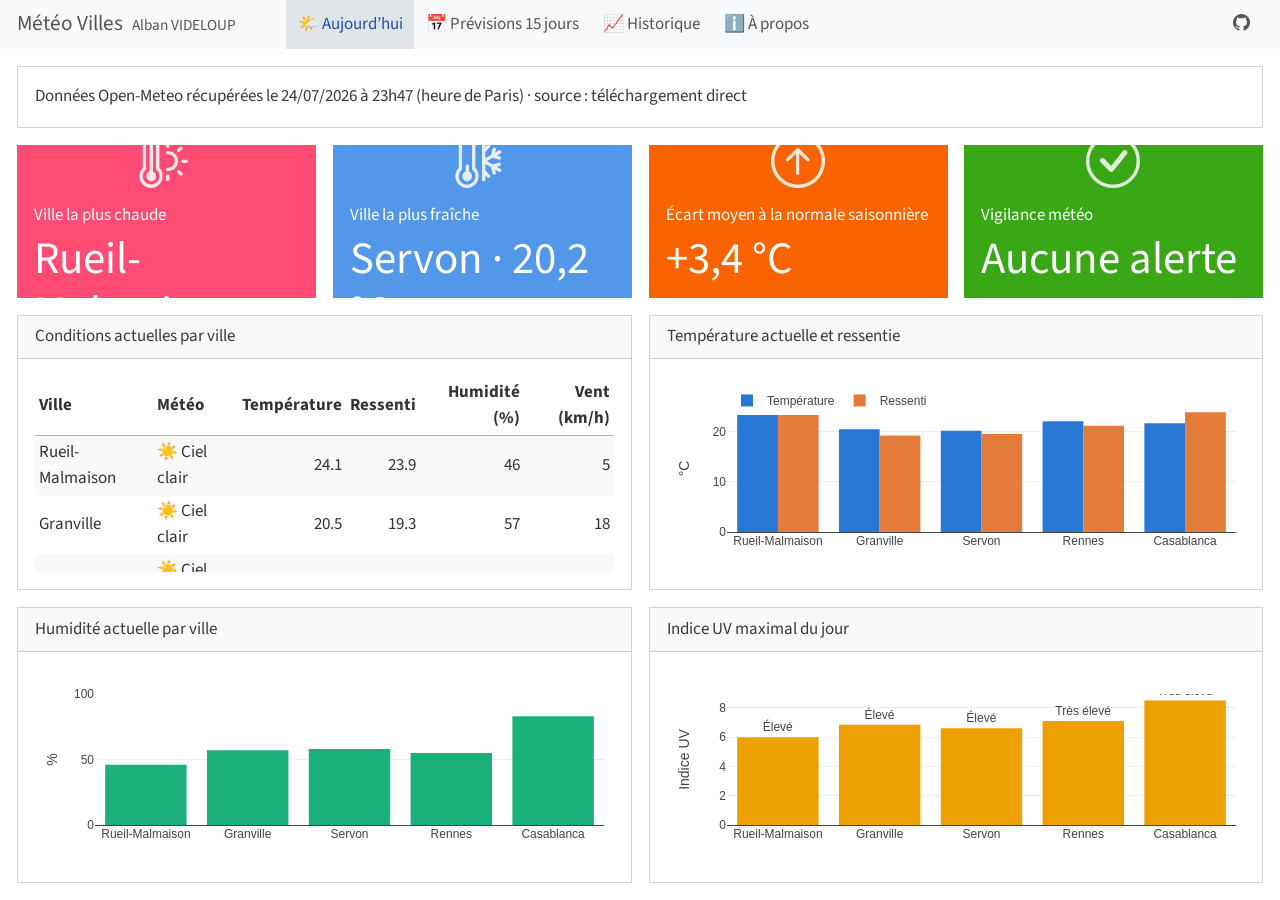
==== commit 43dd04bc: "Publication du dashboard météo 57e2e56ce87bffa690fc8a2c07f364872fde17ca" ====
--- a/meteo/index.html
+++ b/meteo/index.html
@@ -106,8 +106,8 @@
 grid-auto-rows: minmax(0, 1fr);">
 <div class="card html-fill-item html-fill-container bslib-card" data-bslib-card-init="" data-require-bs-caller="card()" data-full-screen="false">
 <div class="card-body html-fill-item html-fill-container">
-<p>Données Open-Meteo récupérées le 24/07/2026 à 23h43 (heure de Paris) · source : téléchargement direct</p>
-<p>⚠️ Données indisponibles aujourd’hui pour : Granville, Servon, Rennes, Casablanca.</p>
+<p>Données Open-Meteo récupérées le 24/07/2026 à 23h47 (heure de Paris) · source : téléchargement direct</p>
+<p>⚠️ Données indisponibles aujourd’hui pour : Servon, Rennes.</p>
 </div>
 <bslib-tooltip placement="auto" bsoptions="[]" data-require-bs-version="5" data-require-bs-caller="tooltip()">
     <template>Expand</template>
@@ -129,7 +129,7 @@
 Ville la plus chaude
 </p>
 <p class="value-box-value">
-Rueil-Malmaison · 24,3 °C
+Rueil-Malmaison · 24,1 °C
 </p>
 </div>
 </div>
@@ -145,7 +145,7 @@
 Ville la plus fraîche
 </p>
 <p class="value-box-value">
-Servon · 20,5 °C
+Servon · 20,2 °C
 </p>
 </div>
 </div>
@@ -161,7 +161,7 @@
 Écart moyen à la normale saisonnière
 </p>
 <p class="value-box-value">
-+4,3 °C
++3,4 °C
 </p>
 </div>
 </div>
@@ -192,8 +192,8 @@
 </span></div></div>
 <div class="card-body html-fill-item html-fill-container">
 <div class="cell-output-display html-fill-item html-fill-container">
-<div class="datatables html-widget html-fill-item html-fill-container" id="htmlwidget-b44147ecf5b0dd2183cf" style="width:100%;height:auto;"></div>
-<script type="application/json" data-for="htmlwidget-b44147ecf5b0dd2183cf">{"x":{"filter":"none","vertical":false,"data":[["Rueil-Malmaison","Granville","Servon","Rennes","Casablanca"],["☀️ Ciel clair","☀️ Ciel clair","☀️ Ciel clair","☀️ Ciel clair","⛅ Partiellement nuageux"],[24.3,20.8,20.5,22.2,21.5],[23.9,19.5,19.8,21.6,23.4],[44,56,57,58,83],[6,19,9,13,8]],"container":"<table class=\"compact stripe\">\n  <thead>\n    <tr>\n      <th>Ville<\/th>\n      <th>Météo<\/th>\n      <th>Température<\/th>\n      <th>Ressenti<\/th>\n      <th>Humidité (%)<\/th>\n      <th>Vent (km/h)<\/th>\n    <\/tr>\n  <\/thead>\n<\/table>","options":{"bPaginate":false,"dom":"t","language":{"info":"Showing _TOTAL_ entries"},"paging":false,"ordering":false,"columnDefs":[{"className":"dt-right","targets":[2,3,4,5]},{"name":"Ville","targets":0},{"name":"Météo","targets":1},{"name":"Température","targets":2},{"name":"Ressenti","targets":3},{"name":"Humidité (%)","targets":4},{"name":"Vent (km/h)","targets":5}],"order":[],"autoWidth":false,"orderClasses":false}},"evals":[],"jsHooks":[]}</script>
+<div class="datatables html-widget html-fill-item html-fill-container" id="htmlwidget-3244356c56907a8b6928" style="width:100%;height:auto;"></div>
+<script type="application/json" data-for="htmlwidget-3244356c56907a8b6928">{"x":{"filter":"none","vertical":false,"data":[["Rueil-Malmaison","Granville","Servon","Rennes","Casablanca"],["☀️ Ciel clair","☀️ Ciel clair","☀️ Ciel clair","☀️ Ciel clair","☁️ Couvert"],[24.1,20.5,20.2,22.1,21.7],[23.9,19.3,19.6,21.2,23.9],[46,57,58,55,83],[5,18,8,12,8]],"container":"<table class=\"compact stripe\">\n  <thead>\n    <tr>\n      <th>Ville<\/th>\n      <th>Météo<\/th>\n      <th>Température<\/th>\n      <th>Ressenti<\/th>\n      <th>Humidité (%)<\/th>\n      <th>Vent (km/h)<\/th>\n    <\/tr>\n  <\/thead>\n<\/table>","options":{"bPaginate":false,"dom":"t","language":{"info":"Showing _TOTAL_ entries"},"paging":false,"ordering":false,"columnDefs":[{"className":"dt-right","targets":[2,3,4,5]},{"name":"Ville","targets":0},{"name":"Météo","targets":1},{"name":"Température","targets":2},{"name":"Ressenti","targets":3},{"name":"Humidité (%)","targets":4},{"name":"Vent (km/h)","targets":5}],"order":[],"autoWidth":false,"orderClasses":false}},"evals":[],"jsHooks":[]}</script>
 </div>
 </div>
 <bslib-tooltip placement="auto" bsoptions="[]" data-require-bs-version="5" data-require-bs-caller="tooltip()">
@@ -207,8 +207,8 @@
 </span></div></div>
 <div class="card-body html-fill-item html-fill-container">
 <div class="cell-output-display html-fill-item html-fill-container">
-<div class="plotly html-widget html-fill-item html-fill-container" id="htmlwidget-d0883fd74882a42dfccf" style="width:100%;height:406px;"></div>
-<script type="application/json" data-for="htmlwidget-d0883fd74882a42dfccf">{"x":{"visdat":{"14fd698f7be0":["function () ","plotlyVisDat"]},"cur_data":"14fd698f7be0","attrs":{"14fd698f7be0":{"x":{},"y":{},"marker":{"color":"#2a78d6"},"name":"Température","alpha_stroke":1,"sizes":[10,100],"spans":[1,20],"type":"bar"},"14fd698f7be0.1":{"x":{},"y":{},"marker":{"color":"#e37b3a"},"name":"Ressenti","alpha_stroke":1,"sizes":[10,100],"spans":[1,20],"type":"bar","inherit":true}},"layout":{"margin":{"b":40,"l":60,"t":25,"r":10},"barmode":"group","xaxis":{"domain":[0,1],"automargin":true,"title":"","type":"category","categoryorder":"array","categoryarray":["Rueil-Malmaison","Granville","Servon","Rennes","Casablanca"]},"yaxis":{"domain":[0,1],"automargin":true,"title":"°C"},"legend":{"orientation":"h","x":0,"y":1.1499999999999999},"hovermode":"closest","showlegend":true},"source":"A","config":{"modeBarButtonsToAdd":["hoverclosest","hovercompare"],"showSendToCloud":false},"data":[{"x":["Rueil-Malmaison","Granville","Servon","Rennes","Casablanca"],"y":[24.300000000000001,20.800000000000001,20.5,22.199999999999999,21.5],"marker":{"color":"#2a78d6","line":{"color":"rgba(31,119,180,1)"}},"name":"Température","type":"bar","error_y":{"color":"rgba(31,119,180,1)"},"error_x":{"color":"rgba(31,119,180,1)"},"xaxis":"x","yaxis":"y","frame":null},{"x":["Rueil-Malmaison","Granville","Servon","Rennes","Casablanca"],"y":[23.899999999999999,19.5,19.800000000000001,21.600000000000001,23.399999999999999],"marker":{"color":"#e37b3a","line":{"color":"rgba(255,127,14,1)"}},"name":"Ressenti","type":"bar","error_y":{"color":"rgba(255,127,14,1)"},"error_x":{"color":"rgba(255,127,14,1)"},"xaxis":"x","yaxis":"y","frame":null}],"highlight":{"on":"plotly_click","persistent":false,"dynamic":false,"selectize":false,"opacityDim":0.20000000000000001,"selected":{"opacity":1},"debounce":0},"shinyEvents":["plotly_hover","plotly_click","plotly_selected","plotly_relayout","plotly_brushed","plotly_brushing","plotly_clickannotation","plotly_doubleclick","plotly_deselect","plotly_afterplot","plotly_sunburstclick"],"base_url":"https://plot.ly"},"evals":[],"jsHooks":[]}</script>
+<div class="plotly html-widget html-fill-item html-fill-container" id="htmlwidget-430e5e231e1d91dc5932" style="width:100%;height:406px;"></div>
+<script type="application/json" data-for="htmlwidget-430e5e231e1d91dc5932">{"x":{"visdat":{"14f16f23b9fa":["function () ","plotlyVisDat"]},"cur_data":"14f16f23b9fa","attrs":{"14f16f23b9fa":{"x":{},"y":{},"marker":{"color":"#2a78d6"},"name":"Température","alpha_stroke":1,"sizes":[10,100],"spans":[1,20],"type":"bar"},"14f16f23b9fa.1":{"x":{},"y":{},"marker":{"color":"#e37b3a"},"name":"Ressenti","alpha_stroke":1,"sizes":[10,100],"spans":[1,20],"type":"bar","inherit":true}},"layout":{"margin":{"b":40,"l":60,"t":25,"r":10},"barmode":"group","xaxis":{"domain":[0,1],"automargin":true,"title":"","type":"category","categoryorder":"array","categoryarray":["Rueil-Malmaison","Granville","Servon","Rennes","Casablanca"]},"yaxis":{"domain":[0,1],"automargin":true,"title":"°C"},"legend":{"orientation":"h","x":0,"y":1.1499999999999999},"hovermode":"closest","showlegend":true},"source":"A","config":{"modeBarButtonsToAdd":["hoverclosest","hovercompare"],"showSendToCloud":false},"data":[{"x":["Rueil-Malmaison","Granville","Servon","Rennes","Casablanca"],"y":[24.100000000000001,20.5,20.199999999999999,22.100000000000001,21.699999999999999],"marker":{"color":"#2a78d6","line":{"color":"rgba(31,119,180,1)"}},"name":"Température","type":"bar","error_y":{"color":"rgba(31,119,180,1)"},"error_x":{"color":"rgba(31,119,180,1)"},"xaxis":"x","yaxis":"y","frame":null},{"x":["Rueil-Malmaison","Granville","Servon","Rennes","Casablanca"],"y":[23.899999999999999,19.300000000000001,19.600000000000001,21.199999999999999,23.899999999999999],"marker":{"color":"#e37b3a","line":{"color":"rgba(255,127,14,1)"}},"name":"Ressenti","type":"bar","error_y":{"color":"rgba(255,127,14,1)"},"error_x":{"color":"rgba(255,127,14,1)"},"xaxis":"x","yaxis":"y","frame":null}],"highlight":{"on":"plotly_click","persistent":false,"dynamic":false,"selectize":false,"opacityDim":0.20000000000000001,"selected":{"opacity":1},"debounce":0},"shinyEvents":["plotly_hover","plotly_click","plotly_selected","plotly_relayout","plotly_brushed","plotly_brushing","plotly_clickannotation","plotly_doubleclick","plotly_deselect","plotly_afterplot","plotly_sunburstclick"],"base_url":"https://plot.ly"},"evals":[],"jsHooks":[]}</script>
 </div>
 </div>
 <bslib-tooltip placement="auto" bsoptions="[]" data-require-bs-version="5" data-require-bs-caller="tooltip()">
@@ -226,8 +226,8 @@
 </span></div></div>
 <div class="card-body html-fill-item html-fill-container">
 <div class="cell-output-display html-fill-item html-fill-container">
-<div class="plotly html-widget html-fill-item html-fill-container" id="htmlwidget-299fcd0b78e0e654d166" style="width:100%;height:406px;"></div>
-<script type="application/json" data-for="htmlwidget-299fcd0b78e0e654d166">{"x":{"visdat":{"14fd584e846f":["function () ","plotlyVisDat"]},"cur_data":"14fd584e846f","attrs":{"14fd584e846f":{"x":{},"y":{},"marker":{"color":"#1baf7a"},"alpha_stroke":1,"sizes":[10,100],"spans":[1,20],"type":"bar"}},"layout":{"margin":{"b":40,"l":60,"t":25,"r":10},"xaxis":{"domain":[0,1],"automargin":true,"title":"","type":"category","categoryorder":"array","categoryarray":["Rueil-Malmaison","Granville","Servon","Rennes","Casablanca"]},"yaxis":{"domain":[0,1],"automargin":true,"title":"%","range":[0,100]},"hovermode":"closest","showlegend":false},"source":"A","config":{"modeBarButtonsToAdd":["hoverclosest","hovercompare"],"showSendToCloud":false},"data":[{"x":["Rueil-Malmaison","Granville","Servon","Rennes","Casablanca"],"y":[44,56,57,58,83],"marker":{"color":"#1baf7a","line":{"color":"rgba(31,119,180,1)"}},"type":"bar","error_y":{"color":"rgba(31,119,180,1)"},"error_x":{"color":"rgba(31,119,180,1)"},"xaxis":"x","yaxis":"y","frame":null}],"highlight":{"on":"plotly_click","persistent":false,"dynamic":false,"selectize":false,"opacityDim":0.20000000000000001,"selected":{"opacity":1},"debounce":0},"shinyEvents":["plotly_hover","plotly_click","plotly_selected","plotly_relayout","plotly_brushed","plotly_brushing","plotly_clickannotation","plotly_doubleclick","plotly_deselect","plotly_afterplot","plotly_sunburstclick"],"base_url":"https://plot.ly"},"evals":[],"jsHooks":[]}</script>
+<div class="plotly html-widget html-fill-item html-fill-container" id="htmlwidget-95c318ecb329376d6aa5" style="width:100%;height:406px;"></div>
+<script type="application/json" data-for="htmlwidget-95c318ecb329376d6aa5">{"x":{"visdat":{"14f16c6c2474":["function () ","plotlyVisDat"]},"cur_data":"14f16c6c2474","attrs":{"14f16c6c2474":{"x":{},"y":{},"marker":{"color":"#1baf7a"},"alpha_stroke":1,"sizes":[10,100],"spans":[1,20],"type":"bar"}},"layout":{"margin":{"b":40,"l":60,"t":25,"r":10},"xaxis":{"domain":[0,1],"automargin":true,"title":"","type":"category","categoryorder":"array","categoryarray":["Rueil-Malmaison","Granville","Servon","Rennes","Casablanca"]},"yaxis":{"domain":[0,1],"automargin":true,"title":"%","range":[0,100]},"hovermode":"closest","showlegend":false},"source":"A","config":{"modeBarButtonsToAdd":["hoverclosest","hovercompare"],"showSendToCloud":false},"data":[{"x":["Rueil-Malmaison","Granville","Servon","Rennes","Casablanca"],"y":[46,57,58,55,83],"marker":{"color":"#1baf7a","line":{"color":"rgba(31,119,180,1)"}},"type":"bar","error_y":{"color":"rgba(31,119,180,1)"},"error_x":{"color":"rgba(31,119,180,1)"},"xaxis":"x","yaxis":"y","frame":null}],"highlight":{"on":"plotly_click","persistent":false,"dynamic":false,"selectize":false,"opacityDim":0.20000000000000001,"selected":{"opacity":1},"debounce":0},"shinyEvents":["plotly_hover","plotly_click","plotly_selected","plotly_relayout","plotly_brushed","plotly_brushing","plotly_clickannotation","plotly_doubleclick","plotly_deselect","plotly_afterplot","plotly_sunburstclick"],"base_url":"https://plot.ly"},"evals":[],"jsHooks":[]}</script>
 </div>
 </div>
 <bslib-tooltip placement="auto" bsoptions="[]" data-require-bs-version="5" data-require-bs-caller="tooltip()">
@@ -241,8 +241,8 @@
 </span></div></div>
 <div class="card-body html-fill-item html-fill-container">
 <div class="cell-output-display html-fill-item html-fill-container">
-<div class="plotly html-widget html-fill-item html-fill-container" id="htmlwidget-a77e23f7c521fdb57ca2" style="width:100%;height:406px;"></div>
-<script type="application/json" data-for="htmlwidget-a77e23f7c521fdb57ca2">{"x":{"visdat":{"14fd393b6062":["function () ","plotlyVisDat"]},"cur_data":"14fd393b6062","attrs":{"14fd393b6062":{"x":{},"y":{},"marker":{"color":"#eda100"},"text":{},"textposition":"outside","alpha_stroke":1,"sizes":[10,100],"spans":[1,20],"type":"bar"}},"layout":{"margin":{"b":40,"l":60,"t":25,"r":10},"xaxis":{"domain":[0,1],"automargin":true,"title":"","type":"category","categoryorder":"array","categoryarray":["Rueil-Malmaison","Granville","Servon","Rennes","Casablanca"]},"yaxis":{"domain":[0,1],"automargin":true,"title":"Indice UV"},"hovermode":"closest","showlegend":false},"source":"A","config":{"modeBarButtonsToAdd":["hoverclosest","hovercompare"],"showSendToCloud":false},"data":[{"x":["Rueil-Malmaison","Granville","Servon","Rennes","Casablanca"],"y":[6,6.8499999999999996,6.5999999999999996,7.0999999999999996,8.5],"marker":{"color":"#eda100","line":{"color":"rgba(31,119,180,1)"}},"text":["Élevé","Élevé","Élevé","Très élevé","Très élevé"],"textposition":["outside","outside","outside","outside","outside"],"type":"bar","error_y":{"color":"rgba(31,119,180,1)"},"error_x":{"color":"rgba(31,119,180,1)"},"xaxis":"x","yaxis":"y","frame":null}],"highlight":{"on":"plotly_click","persistent":false,"dynamic":false,"selectize":false,"opacityDim":0.20000000000000001,"selected":{"opacity":1},"debounce":0},"shinyEvents":["plotly_hover","plotly_click","plotly_selected","plotly_relayout","plotly_brushed","plotly_brushing","plotly_clickannotation","plotly_doubleclick","plotly_deselect","plotly_afterplot","plotly_sunburstclick"],"base_url":"https://plot.ly"},"evals":[],"jsHooks":[]}</script>
+<div class="plotly html-widget html-fill-item html-fill-container" id="htmlwidget-a244a51b8014314dcf9c" style="width:100%;height:406px;"></div>
+<script type="application/json" data-for="htmlwidget-a244a51b8014314dcf9c">{"x":{"visdat":{"14f14663e323":["function () ","plotlyVisDat"]},"cur_data":"14f14663e323","attrs":{"14f14663e323":{"x":{},"y":{},"marker":{"color":"#eda100"},"text":{},"textposition":"outside","alpha_stroke":1,"sizes":[10,100],"spans":[1,20],"type":"bar"}},"layout":{"margin":{"b":40,"l":60,"t":25,"r":10},"xaxis":{"domain":[0,1],"automargin":true,"title":"","type":"category","categoryorder":"array","categoryarray":["Rueil-Malmaison","Granville","Servon","Rennes","Casablanca"]},"yaxis":{"domain":[0,1],"automargin":true,"title":"Indice UV"},"hovermode":"closest","showlegend":false},"source":"A","config":{"modeBarButtonsToAdd":["hoverclosest","hovercompare"],"showSendToCloud":false},"data":[{"x":["Rueil-Malmaison","Granville","Servon","Rennes","Casablanca"],"y":[6,6.8499999999999996,6.5999999999999996,7.0999999999999996,8.5],"marker":{"color":"#eda100","line":{"color":"rgba(31,119,180,1)"}},"text":["Élevé","Élevé","Élevé","Très élevé","Très élevé"],"textposition":["outside","outside","outside","outside","outside"],"type":"bar","error_y":{"color":"rgba(31,119,180,1)"},"error_x":{"color":"rgba(31,119,180,1)"},"xaxis":"x","yaxis":"y","frame":null}],"highlight":{"on":"plotly_click","persistent":false,"dynamic":false,"selectize":false,"opacityDim":0.20000000000000001,"selected":{"opacity":1},"debounce":0},"shinyEvents":["plotly_hover","plotly_click","plotly_selected","plotly_relayout","plotly_brushed","plotly_brushing","plotly_clickannotation","plotly_doubleclick","plotly_deselect","plotly_afterplot","plotly_sunburstclick"],"base_url":"https://plot.ly"},"evals":[],"jsHooks":[]}</script>
 </div>
 </div>
 <bslib-tooltip placement="auto" bsoptions="[]" data-require-bs-version="5" data-require-bs-caller="tooltip()">
@@ -277,8 +277,8 @@
 </span></div></div>
 <div class="card-body html-fill-item html-fill-container">
 <div class="cell-output-display html-fill-item html-fill-container">
-<div class="plotly html-widget html-fill-item html-fill-container" id="htmlwidget-589f7ca1c1b617b9f220" style="width:100%;height:406px;"></div>
-<script type="application/json" data-for="htmlwidget-589f7ca1c1b617b9f220">{"x":{"data":[{"x":[20658,20659,20660,20661,20662,20663,20664,20665,20666,20667,20668,20669,20670,20671,20672,20673,20673,20672,20671,20670,20669,20668,20667,20666,20665,20664,20663,20662,20661,20660,20659,20658,20658],"y":[16.600000000000001,17.899999999999999,15.800000000000001,16.899999999999999,17.100000000000001,19.899999999999999,23.100000000000001,24.699999999999999,15.800000000000001,18.300000000000001,21.899999999999999,21.899999999999999,22.199999999999999,19.300000000000001,23.5,21,28.5,40.399999999999999,33,31.800000000000001,31.800000000000001,36.799999999999997,33.100000000000001,28.699999999999999,33,39.299999999999997,37.399999999999999,32.600000000000001,27.399999999999999,25.800000000000001,30,27.800000000000001,16.600000000000001],"text":["date: 2026-07-24<br />ville: Rueil-Malmaison<br />ville: NA<br />temperature_2m_min: 16.6<br />temperature_2m_max: 27.8","date: 2026-07-25<br />ville: Rueil-Malmaison<br />ville: NA<br />temperature_2m_min: 17.9<br />temperature_2m_max: 30.0","date: 2026-07-26<br />ville: Rueil-Malmaison<br />ville: NA<br />temperature_2m_min: 15.8<br />temperature_2m_max: 25.8","date: 2026-07-27<br />ville: Rueil-Malmaison<br />ville: NA<br />temperature_2m_min: 16.9<br />temperature_2m_max: 27.4","date: 2026-07-28<br />ville: Rueil-Malmaison<br />ville: NA<br />temperature_2m_min: 17.1<br />temperature_2m_max: 32.6","date: 2026-07-29<br />ville: Rueil-Malmaison<br />ville: NA<br />temperature_2m_min: 19.9<br />temperature_2m_max: 37.4","date: 2026-07-30<br />ville: Rueil-Malmaison<br />ville: NA<br />temperature_2m_min: 23.1<br />temperature_2m_max: 39.3","date: 2026-07-31<br />ville: Rueil-Malmaison<br />ville: NA<br />temperature_2m_min: 24.7<br />temperature_2m_max: 33.0","date: 2026-08-01<br />ville: Rueil-Malmaison<br />ville: NA<br />temperature_2m_min: 15.8<br />temperature_2m_max: 28.7","date: 2026-08-02<br />ville: Rueil-Malmaison<br />ville: NA<br />temperature_2m_min: 18.3<br />temperature_2m_max: 33.1","date: 2026-08-03<br />ville: Rueil-Malmaison<br />ville: NA<br />temperature_2m_min: 21.9<br />temperature_2m_max: 36.8","date: 2026-08-04<br />ville: Rueil-Malmaison<br />ville: NA<br />temperature_2m_min: 21.9<br />temperature_2m_max: 31.8","date: 2026-08-05<br />ville: Rueil-Malmaison<br />ville: NA<br />temperature_2m_min: 22.2<br />temperature_2m_max: 31.8","date: 2026-08-06<br />ville: Rueil-Malmaison<br />ville: NA<br />temperature_2m_min: 19.3<br />temperature_2m_max: 33.0","date: 2026-08-07<br />ville: Rueil-Malmaison<br />ville: NA<br />temperature_2m_min: 23.5<br />temperature_2m_max: 40.4","date: 2026-08-08<br />ville: Rueil-Malmaison<br />ville: NA<br />temperature_2m_min: 21.0<br />temperature_2m_max: 28.5","date: 2026-08-08<br />ville: Rueil-Malmaison<br />ville: NA<br />temperature_2m_min: 21.0<br />temperature_2m_max: 28.5","date: 2026-08-07<br />ville: Rueil-Malmaison<br />ville: NA<br />temperature_2m_min: 23.5<br />temperature_2m_max: 40.4","date: 2026-08-06<br />ville: Rueil-Malmaison<br />ville: NA<br />temperature_2m_min: 19.3<br />temperature_2m_max: 33.0","date: 2026-08-05<br />ville: Rueil-Malmaison<br />ville: NA<br />temperature_2m_min: 22.2<br />temperature_2m_max: 31.8","date: 2026-08-04<br />ville: Rueil-Malmaison<br />ville: NA<br />temperature_2m_min: 21.9<br />temperature_2m_max: 31.8","date: 2026-08-03<br />ville: Rueil-Malmaison<br />ville: NA<br />temperature_2m_min: 21.9<br />temperature_2m_max: 36.8","date: 2026-08-02<br />ville: Rueil-Malmaison<br />ville: NA<br />temperature_2m_min: 18.3<br />temperature_2m_max: 33.1","date: 2026-08-01<br />ville: Rueil-Malmaison<br />ville: NA<br />temperature_2m_min: 15.8<br />temperature_2m_max: 28.7","date: 2026-07-31<br />ville: Rueil-Malmaison<br />ville: NA<br />temperature_2m_min: 24.7<br />temperature_2m_max: 33.0","date: 2026-07-30<br />ville: Rueil-Malmaison<br />ville: NA<br />temperature_2m_min: 23.1<br />temperature_2m_max: 39.3","date: 2026-07-29<br />ville: Rueil-Malmaison<br />ville: NA<br />temperature_2m_min: 19.9<br />temperature_2m_max: 37.4","date: 2026-07-28<br />ville: Rueil-Malmaison<br />ville: NA<br />temperature_2m_min: 17.1<br />temperature_2m_max: 32.6","date: 2026-07-27<br />ville: Rueil-Malmaison<br />ville: NA<br />temperature_2m_min: 16.9<br />temperature_2m_max: 27.4","date: 2026-07-26<br />ville: Rueil-Malmaison<br />ville: NA<br />temperature_2m_min: 15.8<br />temperature_2m_max: 25.8","date: 2026-07-25<br />ville: Rueil-Malmaison<br />ville: NA<br />temperature_2m_min: 17.9<br />temperature_2m_max: 30.0","date: 2026-07-24<br />ville: Rueil-Malmaison<br />ville: NA<br />temperature_2m_min: 16.6<br />temperature_2m_max: 27.8","date: 2026-07-24<br />ville: Rueil-Malmaison<br />ville: NA<br />temperature_2m_min: 16.6<br />temperature_2m_max: 27.8"],"type":"scatter","mode":"lines","line":{"width":1.8897637795275593,"color":"transparent","dash":"solid"},"fill":"toself","fillcolor":"rgba(42,120,214,0.25)","hoveron":"points","showlegend":false,"xaxis":"x","yaxis":"y","hoverinfo":"text","frame":null},{"x":[20658,20659,20660,20661,20662,20663,20664,20665,20666,20667,20668,20669,20670,20671,20672,20673,20673,20672,20671,20670,20669,20668,20667,20666,20665,20664,20663,20662,20661,20660,20659,20658,20658],"y":[16.600000000000001,17,18.899999999999999,17.600000000000001,17,19.600000000000001,17.800000000000001,17.899999999999999,14.800000000000001,14.6,20.300000000000001,19.399999999999999,19.399999999999999,18.300000000000001,21.899999999999999,16.300000000000001,21.399999999999999,25.699999999999999,30.699999999999999,25.199999999999999,25.199999999999999,25.800000000000001,29.5,23.300000000000001,21.300000000000001,22.600000000000001,25.800000000000001,32.700000000000003,23.800000000000001,21.399999999999999,22.300000000000001,27.199999999999999,16.600000000000001],"text":["date: 2026-07-24<br />ville: Granville<br />ville: NA<br />temperature_2m_min: 16.6<br />temperature_2m_max: 27.2","date: 2026-07-25<br />ville: Granville<br />ville: NA<br />temperature_2m_min: 17.0<br />temperature_2m_max: 22.3","date: 2026-07-26<br />ville: Granville<br />ville: NA<br />temperature_2m_min: 18.9<br />temperature_2m_max: 21.4","date: 2026-07-27<br />ville: Granville<br />ville: NA<br />temperature_2m_min: 17.6<br />temperature_2m_max: 23.8","date: 2026-07-28<br />ville: Granville<br />ville: NA<br />temperature_2m_min: 17.0<br />temperature_2m_max: 32.7","date: 2026-07-29<br />ville: Granville<br />ville: NA<br />temperature_2m_min: 19.6<br />temperature_2m_max: 25.8","date: 2026-07-30<br />ville: Granville<br />ville: NA<br />temperature_2m_min: 17.8<br />temperature_2m_max: 22.6","date: 2026-07-31<br />ville: Granville<br />ville: NA<br />temperature_2m_min: 17.9<br />temperature_2m_max: 21.3","date: 2026-08-01<br />ville: Granville<br />ville: NA<br />temperature_2m_min: 14.8<br />temperature_2m_max: 23.3","date: 2026-08-02<br />ville: Granville<br />ville: NA<br />temperature_2m_min: 14.6<br />temperature_2m_max: 29.5","date: 2026-08-03<br />ville: Granville<br />ville: NA<br />temperature_2m_min: 20.3<br />temperature_2m_max: 25.8","date: 2026-08-04<br />ville: Granville<br />ville: NA<br />temperature_2m_min: 19.4<br />temperature_2m_max: 25.2","date: 2026-08-05<br />ville: Granville<br />ville: NA<br />temperature_2m_min: 19.4<br />temperature_2m_max: 25.2","date: 2026-08-06<br />ville: Granville<br />ville: NA<br />temperature_2m_min: 18.3<br />temperature_2m_max: 30.7","date: 2026-08-07<br />ville: Granville<br />ville: NA<br />temperature_2m_min: 21.9<br />temperature_2m_max: 25.7","date: 2026-08-08<br />ville: Granville<br />ville: NA<br />temperature_2m_min: 16.3<br />temperature_2m_max: 21.4","date: 2026-08-08<br />ville: Granville<br />ville: NA<br />temperature_2m_min: 16.3<br />temperature_2m_max: 21.4","date: 2026-08-07<br />ville: Granville<br />ville: NA<br />temperature_2m_min: 21.9<br />temperature_2m_max: 25.7","date: 2026-08-06<br />ville: Granville<br />ville: NA<br />temperature_2m_min: 18.3<br />temperature_2m_max: 30.7","date: 2026-08-05<br />ville: Granville<br />ville: NA<br />temperature_2m_min: 19.4<br />temperature_2m_max: 25.2","date: 2026-08-04<br />ville: Granville<br />ville: NA<br />temperature_2m_min: 19.4<br />temperature_2m_max: 25.2","date: 2026-08-03<br />ville: Granville<br />ville: NA<br />temperature_2m_min: 20.3<br />temperature_2m_max: 25.8","date: 2026-08-02<br />ville: Granville<br />ville: NA<br />temperature_2m_min: 14.6<br />temperature_2m_max: 29.5","date: 2026-08-01<br />ville: Granville<br />ville: NA<br />temperature_2m_min: 14.8<br />temperature_2m_max: 23.3","date: 2026-07-31<br />ville: Granville<br />ville: NA<br />temperature_2m_min: 17.9<br />temperature_2m_max: 21.3","date: 2026-07-30<br />ville: Granville<br />ville: NA<br />temperature_2m_min: 17.8<br />temperature_2m_max: 22.6","date: 2026-07-29<br />ville: Granville<br />ville: NA<br />temperature_2m_min: 19.6<br />temperature_2m_max: 25.8","date: 2026-07-28<br />ville: Granville<br />ville: NA<br />temperature_2m_min: 17.0<br />temperature_2m_max: 32.7","date: 2026-07-27<br />ville: Granville<br />ville: NA<br />temperature_2m_min: 17.6<br />temperature_2m_max: 23.8","date: 2026-07-26<br />ville: Granville<br />ville: NA<br />temperature_2m_min: 18.9<br />temperature_2m_max: 21.4","date: 2026-07-25<br />ville: Granville<br />ville: NA<br />temperature_2m_min: 17.0<br />temperature_2m_max: 22.3","date: 2026-07-24<br />ville: Granville<br />ville: NA<br />temperature_2m_min: 16.6<br />temperature_2m_max: 27.2","date: 2026-07-24<br />ville: Granville<br />ville: NA<br />temperature_2m_min: 16.6<br />temperature_2m_max: 27.2"],"type":"scatter","mode":"lines","line":{"width":1.8897637795275593,"color":"transparent","dash":"solid"},"fill":"toself","fillcolor":"rgba(27,175,122,0.25)","hoveron":"points","showlegend":false,"xaxis":"x2","yaxis":"y2","hoverinfo":"text","frame":null},{"x":[20658,20659,20660,20661,20662,20663,20664,20665,20666,20667,20668,20669,20670,20671,20672,20673,20673,20672,20671,20670,20669,20668,20667,20666,20665,20664,20663,20662,20661,20660,20659,20658,20658],"y":[15.5,16.5,17,16.899999999999999,12.699999999999999,14.5,17.5,17.800000000000001,14.6,15.1,19.5,18.5,19.399999999999999,17.600000000000001,20.5,15.6,21.899999999999999,24.899999999999999,31.5,25.800000000000001,26.300000000000001,29.199999999999999,30.399999999999999,24.300000000000001,25.399999999999999,28.100000000000001,28.399999999999999,31.199999999999999,23.300000000000001,22.899999999999999,24.399999999999999,28.800000000000001,15.5],"text":["date: 2026-07-24<br />ville: Servon<br />ville: NA<br />temperature_2m_min: 15.5<br />temperature_2m_max: 28.8","date: 2026-07-25<br />ville: Servon<br />ville: NA<br />temperature_2m_min: 16.5<br />temperature_2m_max: 24.4","date: 2026-07-26<br />ville: Servon<br />ville: NA<br />temperature_2m_min: 17.0<br />temperature_2m_max: 22.9","date: 2026-07-27<br />ville: Servon<br />ville: NA<br />temperature_2m_min: 16.9<br />temperature_2m_max: 23.3","date: 2026-07-28<br />ville: Servon<br />ville: NA<br />temperature_2m_min: 12.7<br />temperature_2m_max: 31.2","date: 2026-07-29<br />ville: Servon<br />ville: NA<br />temperature_2m_min: 14.5<br />temperature_2m_max: 28.4","date: 2026-07-30<br />ville: Servon<br />ville: NA<br />temperature_2m_min: 17.5<br />temperature_2m_max: 28.1","date: 2026-07-31<br />ville: Servon<br />ville: NA<br />temperature_2m_min: 17.8<br />temperature_2m_max: 25.4","date: 2026-08-01<br />ville: Servon<br />ville: NA<br />temperature_2m_min: 14.6<br />temperature_2m_max: 24.3","date: 2026-08-02<br />ville: Servon<br />ville: NA<br />temperature_2m_min: 15.1<br />temperature_2m_max: 30.4","date: 2026-08-03<br />ville: Servon<br />ville: NA<br />temperature_2m_min: 19.5<br />temperature_2m_max: 29.2","date: 2026-08-04<br />ville: Servon<br />ville: NA<br />temperature_2m_min: 18.5<br />temperature_2m_max: 26.3","date: 2026-08-05<br />ville: Servon<br />ville: NA<br />temperature_2m_min: 19.4<br />temperature_2m_max: 25.8","date: 2026-08-06<br />ville: Servon<br />ville: NA<br />temperature_2m_min: 17.6<br />temperature_2m_max: 31.5","date: 2026-08-07<br />ville: Servon<br />ville: NA<br />temperature_2m_min: 20.5<br />temperature_2m_max: 24.9","date: 2026-08-08<br />ville: Servon<br />ville: NA<br />temperature_2m_min: 15.6<br />temperature_2m_max: 21.9","date: 2026-08-08<br />ville: Servon<br />ville: NA<br />temperature_2m_min: 15.6<br />temperature_2m_max: 21.9","date: 2026-08-07<br />ville: Servon<br />ville: NA<br />temperature_2m_min: 20.5<br />temperature_2m_max: 24.9","date: 2026-08-06<br />ville: Servon<br />ville: NA<br />temperature_2m_min: 17.6<br />temperature_2m_max: 31.5","date: 2026-08-05<br />ville: Servon<br />ville: NA<br />temperature_2m_min: 19.4<br />temperature_2m_max: 25.8","date: 2026-08-04<br />ville: Servon<br />ville: NA<br />temperature_2m_min: 18.5<br />temperature_2m_max: 26.3","date: 2026-08-03<br />ville: Servon<br />ville: NA<br />temperature_2m_min: 19.5<br />temperature_2m_max: 29.2","date: 2026-08-02<br />ville: Servon<br />ville: NA<br />temperature_2m_min: 15.1<br />temperature_2m_max: 30.4","date: 2026-08-01<br />ville: Servon<br />ville: NA<br />temperature_2m_min: 14.6<br />temperature_2m_max: 24.3","date: 2026-07-31<br />ville: Servon<br />ville: NA<br />temperature_2m_min: 17.8<br />temperature_2m_max: 25.4","date: 2026-07-30<br />ville: Servon<br />ville: NA<br />temperature_2m_min: 17.5<br />temperature_2m_max: 28.1","date: 2026-07-29<br />ville: Servon<br />ville: NA<br />temperature_2m_min: 14.5<br />temperature_2m_max: 28.4","date: 2026-07-28<br />ville: Servon<br />ville: NA<br />temperature_2m_min: 12.7<br />temperature_2m_max: 31.2","date: 2026-07-27<br />ville: Servon<br />ville: NA<br />temperature_2m_min: 16.9<br />temperature_2m_max: 23.3","date: 2026-07-26<br />ville: Servon<br />ville: NA<br />temperature_2m_min: 17.0<br />temperature_2m_max: 22.9","date: 2026-07-25<br />ville: Servon<br />ville: NA<br />temperature_2m_min: 16.5<br />temperature_2m_max: 24.4","date: 2026-07-24<br />ville: Servon<br />ville: NA<br />temperature_2m_min: 15.5<br />temperature_2m_max: 28.8","date: 2026-07-24<br />ville: Servon<br />ville: NA<br />temperature_2m_min: 15.5<br />temperature_2m_max: 28.8"],"type":"scatter","mode":"lines","line":{"width":1.8897637795275593,"color":"transparent","dash":"solid"},"fill":"toself","fillcolor":"rgba(237,161,0,0.25)","hoveron":"points","showlegend":false,"xaxis":"x3","yaxis":"y3","hoverinfo":"text","frame":null},{"x":[20658,20659,20660,20661,20662,20663,20664,20665,20666,20667,20668,20669,20670,20671,20672,20673,20673,20672,20671,20670,20669,20668,20667,20666,20665,20664,20663,20662,20661,20660,20659,20658,20658],"y":[15.300000000000001,18,16.5,17,17.899999999999999,19.899999999999999,17.699999999999999,18.100000000000001,14.6,16.199999999999999,20.300000000000001,19.5,17.800000000000001,18.300000000000001,20.199999999999999,15.199999999999999,24.199999999999999,30.300000000000001,32.899999999999999,28,26.300000000000001,31.699999999999999,33.5,25.300000000000001,25.399999999999999,27.100000000000001,33.899999999999999,34.700000000000003,29.899999999999999,26.800000000000001,29,30.5,15.300000000000001],"text":["date: 2026-07-24<br />ville: Rennes<br />ville: NA<br />temperature_2m_min: 15.3<br />temperature_2m_max: 30.5","date: 2026-07-25<br />ville: Rennes<br />ville: NA<br />temperature_2m_min: 18.0<br />temperature_2m_max: 29.0","date: 2026-07-26<br />ville: Rennes<br />ville: NA<br />temperature_2m_min: 16.5<br />temperature_2m_max: 26.8","date: 2026-07-27<br />ville: Rennes<br />ville: NA<br />temperature_2m_min: 17.0<br />temperature_2m_max: 29.9","date: 2026-07-28<br />ville: Rennes<br />ville: NA<br />temperature_2m_min: 17.9<br />temperature_2m_max: 34.7","date: 2026-07-29<br />ville: Rennes<br />ville: NA<br />temperature_2m_min: 19.9<br />temperature_2m_max: 33.9","date: 2026-07-30<br />ville: Rennes<br />ville: NA<br />temperature_2m_min: 17.7<br />temperature_2m_max: 27.1","date: 2026-07-31<br />ville: Rennes<br />ville: NA<br />temperature_2m_min: 18.1<br />temperature_2m_max: 25.4","date: 2026-08-01<br />ville: Rennes<br />ville: NA<br />temperature_2m_min: 14.6<br />temperature_2m_max: 25.3","date: 2026-08-02<br />ville: Rennes<br />ville: NA<br />temperature_2m_min: 16.2<br />temperature_2m_max: 33.5","date: 2026-08-03<br />ville: Rennes<br />ville: NA<br />temperature_2m_min: 20.3<br />temperature_2m_max: 31.7","date: 2026-08-04<br />ville: Rennes<br />ville: NA<br />temperature_2m_min: 19.5<br />temperature_2m_max: 26.3","date: 2026-08-05<br />ville: Rennes<br />ville: NA<br />temperature_2m_min: 17.8<br />temperature_2m_max: 28.0","date: 2026-08-06<br />ville: Rennes<br />ville: NA<br />temperature_2m_min: 18.3<br />temperature_2m_max: 32.9","date: 2026-08-07<br />ville: Rennes<br />ville: NA<br />temperature_2m_min: 20.2<br />temperature_2m_max: 30.3","date: 2026-08-08<br />ville: Rennes<br />ville: NA<br />temperature_2m_min: 15.2<br />temperature_2m_max: 24.2","date: 2026-08-08<br />ville: Rennes<br />ville: NA<br />temperature_2m_min: 15.2<br />temperature_2m_max: 24.2","date: 2026-08-07<br />ville: Rennes<br />ville: NA<br />temperature_2m_min: 20.2<br />temperature_2m_max: 30.3","date: 2026-08-06<br />ville: Rennes<br />ville: NA<br />temperature_2m_min: 18.3<br />temperature_2m_max: 32.9","date: 2026-08-05<br />ville: Rennes<br />ville: NA<br />temperature_2m_min: 17.8<br />temperature_2m_max: 28.0","date: 2026-08-04<br />ville: Rennes<br />ville: NA<br />temperature_2m_min: 19.5<br />temperature_2m_max: 26.3","date: 2026-08-03<br />ville: Rennes<br />ville: NA<br />temperature_2m_min: 20.3<br />temperature_2m_max: 31.7","date: 2026-08-02<br />ville: Rennes<br />ville: NA<br />temperature_2m_min: 16.2<br />temperature_2m_max: 33.5","date: 2026-08-01<br />ville: Rennes<br />ville: NA<br />temperature_2m_min: 14.6<br />temperature_2m_max: 25.3","date: 2026-07-31<br />ville: Rennes<br />ville: NA<br />temperature_2m_min: 18.1<br />temperature_2m_max: 25.4","date: 2026-07-30<br />ville: Rennes<br />ville: NA<br />temperature_2m_min: 17.7<br />temperature_2m_max: 27.1","date: 2026-07-29<br />ville: Rennes<br />ville: NA<br />temperature_2m_min: 19.9<br />temperature_2m_max: 33.9","date: 2026-07-28<br />ville: Rennes<br />ville: NA<br />temperature_2m_min: 17.9<br />temperature_2m_max: 34.7","date: 2026-07-27<br />ville: Rennes<br />ville: NA<br />temperature_2m_min: 17.0<br />temperature_2m_max: 29.9","date: 2026-07-26<br />ville: Rennes<br />ville: NA<br />temperature_2m_min: 16.5<br />temperature_2m_max: 26.8","date: 2026-07-25<br />ville: Rennes<br />ville: NA<br />temperature_2m_min: 18.0<br />temperature_2m_max: 29.0","date: 2026-07-24<br />ville: Rennes<br />ville: NA<br />temperature_2m_min: 15.3<br />temperature_2m_max: 30.5","date: 2026-07-24<br />ville: Rennes<br />ville: NA<br />temperature_2m_min: 15.3<br />temperature_2m_max: 30.5"],"type":"scatter","mode":"lines","line":{"width":1.8897637795275593,"color":"transparent","dash":"solid"},"fill":"toself","fillcolor":"rgba(132,86,206,0.25)","hoveron":"points","showlegend":false,"xaxis":"x","yaxis":"y4","hoverinfo":"text","frame":null},{"x":[20658,20659,20660,20661,20662,20663,20664,20665,20666,20667,20668,20669,20670,20671,20672,20673,20673,20673,20672,20671,20670,20669,20668,20667,20666,20665,20664,20663,20662,20661,20660,20659,20658,20658],"y":[21.399999999999999,20.899999999999999,19.300000000000001,19.600000000000001,21,21,21,20.800000000000001,23.899999999999999,22.600000000000001,22.300000000000001,21.800000000000001,22.300000000000001,22.300000000000001,22,21.699999999999999,21.699999999999999,25.699999999999999,26.800000000000001,27.899999999999999,28.300000000000001,28.800000000000001,29.199999999999999,30.5,36,28.800000000000001,26.800000000000001,26.800000000000001,27.899999999999999,28.100000000000001,26.600000000000001,25.199999999999999,25.5,21.399999999999999],"text":["date: 2026-07-24<br />ville: Casablanca<br />ville: NA<br />temperature_2m_min: 21.4<br />temperature_2m_max: 25.5","date: 2026-07-25<br />ville: Casablanca<br />ville: NA<br />temperature_2m_min: 20.9<br />temperature_2m_max: 25.2","date: 2026-07-26<br />ville: Casablanca<br />ville: NA<br />temperature_2m_min: 19.3<br />temperature_2m_max: 26.6","date: 2026-07-27<br />ville: Casablanca<br />ville: NA<br />temperature_2m_min: 19.6<br />temperature_2m_max: 28.1","date: 2026-07-28<br />ville: Casablanca<br />ville: NA<br />temperature_2m_min: 21.0<br />temperature_2m_max: 27.9","date: 2026-07-29<br />ville: Casablanca<br />ville: NA<br />temperature_2m_min: 21.0<br />temperature_2m_max: 26.8","date: 2026-07-30<br />ville: Casablanca<br />ville: NA<br />temperature_2m_min: 21.0<br />temperature_2m_max: 26.8","date: 2026-07-31<br />ville: Casablanca<br />ville: NA<br />temperature_2m_min: 20.8<br />temperature_2m_max: 28.8","date: 2026-08-01<br />ville: Casablanca<br />ville: NA<br />temperature_2m_min: 23.9<br />temperature_2m_max: 36.0","date: 2026-08-02<br />ville: Casablanca<br />ville: NA<br />temperature_2m_min: 22.6<br />temperature_2m_max: 30.5","date: 2026-08-03<br />ville: Casablanca<br />ville: NA<br />temperature_2m_min: 22.3<br />temperature_2m_max: 29.2","date: 2026-08-04<br />ville: Casablanca<br />ville: NA<br />temperature_2m_min: 21.8<br />temperature_2m_max: 28.8","date: 2026-08-05<br />ville: Casablanca<br />ville: NA<br />temperature_2m_min: 22.3<br />temperature_2m_max: 28.3","date: 2026-08-06<br />ville: Casablanca<br />ville: NA<br />temperature_2m_min: 22.3<br />temperature_2m_max: 27.9","date: 2026-08-07<br />ville: Casablanca<br />ville: NA<br />temperature_2m_min: 22.0<br />temperature_2m_max: 26.8","date: 2026-08-08<br />ville: Casablanca<br />ville: NA<br />temperature_2m_min: 21.7<br />temperature_2m_max: 25.7","date: 2026-08-08<br />ville: Casablanca<br />ville: NA<br />temperature_2m_min: 21.7<br />temperature_2m_max: 25.7","date: 2026-08-08<br />ville: Casablanca<br />ville: NA<br />temperature_2m_min: 21.7<br />temperature_2m_max: 25.7","date: 2026-08-07<br />ville: Casablanca<br />ville: NA<br />temperature_2m_min: 22.0<br />temperature_2m_max: 26.8","date: 2026-08-06<br />ville: Casablanca<br />ville: NA<br />temperature_2m_min: 22.3<br />temperature_2m_max: 27.9","date: 2026-08-05<br />ville: Casablanca<br />ville: NA<br />temperature_2m_min: 22.3<br />temperature_2m_max: 28.3","date: 2026-08-04<br />ville: Casablanca<br />ville: NA<br />temperature_2m_min: 21.8<br />temperature_2m_max: 28.8","date: 2026-08-03<br />ville: Casablanca<br />ville: NA<br />temperature_2m_min: 22.3<br />temperature_2m_max: 29.2","date: 2026-08-02<br />ville: Casablanca<br />ville: NA<br />temperature_2m_min: 22.6<br />temperature_2m_max: 30.5","date: 2026-08-01<br />ville: Casablanca<br />ville: NA<br />temperature_2m_min: 23.9<br />temperature_2m_max: 36.0","date: 2026-07-31<br />ville: Casablanca<br />ville: NA<br />temperature_2m_min: 20.8<br />temperature_2m_max: 28.8","date: 2026-07-30<br />ville: Casablanca<br />ville: NA<br />temperature_2m_min: 21.0<br />temperature_2m_max: 26.8","date: 2026-07-29<br />ville: Casablanca<br />ville: NA<br />temperature_2m_min: 21.0<br />temperature_2m_max: 26.8","date: 2026-07-28<br />ville: Casablanca<br />ville: NA<br />temperature_2m_min: 21.0<br />temperature_2m_max: 27.9","date: 2026-07-27<br />ville: Casablanca<br />ville: NA<br />temperature_2m_min: 19.6<br />temperature_2m_max: 28.1","date: 2026-07-26<br />ville: Casablanca<br />ville: NA<br />temperature_2m_min: 19.3<br />temperature_2m_max: 26.6","date: 2026-07-25<br />ville: Casablanca<br />ville: NA<br />temperature_2m_min: 20.9<br />temperature_2m_max: 25.2","date: 2026-07-24<br />ville: Casablanca<br />ville: NA<br />temperature_2m_min: 21.4<br />temperature_2m_max: 25.5","date: 2026-07-24<br />ville: Casablanca<br />ville: NA<br />temperature_2m_min: 21.4<br />temperature_2m_max: 25.5"],"type":"scatter","mode":"lines","line":{"width":1.8897637795275593,"color":"transparent","dash":"solid"},"fill":"toself","fillcolor":"rgba(227,123,58,0.25)","hoveron":"points","showlegend":false,"xaxis":"x2","yaxis":"y5","hoverinfo":"text","frame":null},{"x":[20658,20659,20660,20661,20662,20663,20664,20665,20666,20667,20668,20669,20670,20671,20672,20673],"y":[27.800000000000001,30,25.800000000000001,27.399999999999999,32.600000000000001,37.399999999999999,39.299999999999997,33,28.699999999999999,33.100000000000001,36.799999999999997,31.800000000000001,31.800000000000001,33,40.399999999999999,28.5],"text":["date: 2026-07-24<br />ville: Rueil-Malmaison<br />ville: Rueil-Malmaison<br />temperature_2m_max: 27.8","date: 2026-07-25<br />ville: Rueil-Malmaison<br />ville: Rueil-Malmaison<br />temperature_2m_max: 30.0","date: 2026-07-26<br />ville: Rueil-Malmaison<br />ville: Rueil-Malmaison<br />temperature_2m_max: 25.8","date: 2026-07-27<br />ville: Rueil-Malmaison<br />ville: Rueil-Malmaison<br />temperature_2m_max: 27.4","date: 2026-07-28<br />ville: Rueil-Malmaison<br />ville: Rueil-Malmaison<br />temperature_2m_max: 32.6","date: 2026-07-29<br />ville: Rueil-Malmaison<br />ville: Rueil-Malmaison<br />temperature_2m_max: 37.4","date: 2026-07-30<br />ville: Rueil-Malmaison<br />ville: Rueil-Malmaison<br />temperature_2m_max: 39.3","date: 2026-07-31<br />ville: Rueil-Malmaison<br />ville: Rueil-Malmaison<br />temperature_2m_max: 33.0","date: 2026-08-01<br />ville: Rueil-Malmaison<br />ville: Rueil-Malmaison<br />temperature_2m_max: 28.7","date: 2026-08-02<br />ville: Rueil-Malmaison<br />ville: Rueil-Malmaison<br />temperature_2m_max: 33.1","date: 2026-08-03<br />ville: Rueil-Malmaison<br />ville: Rueil-Malmaison<br />temperature_2m_max: 36.8","date: 2026-08-04<br />ville: Rueil-Malmaison<br />ville: Rueil-Malmaison<br />temperature_2m_max: 31.8","date: 2026-08-05<br />ville: Rueil-Malmaison<br />ville: Rueil-Malmaison<br />temperature_2m_max: 31.8","date: 2026-08-06<br />ville: Rueil-Malmaison<br />ville: Rueil-Malmaison<br />temperature_2m_max: 33.0","date: 2026-08-07<br />ville: Rueil-Malmaison<br />ville: Rueil-Malmaison<br />temperature_2m_max: 40.4","date: 2026-08-08<br />ville: Rueil-Malmaison<br />ville: Rueil-Malmaison<br />temperature_2m_max: 28.5"],"type":"scatter","mode":"lines","line":{"width":2.2677165354330708,"color":"rgba(42,120,214,1)","dash":"solid"},"hoveron":"points","showlegend":false,"xaxis":"x","yaxis":"y","hoverinfo":"text","frame":null},{"x":[20658,20659,20660,20661,20662,20663,20664,20665,20666,20667,20668,20669,20670,20671,20672,20673],"y":[27.199999999999999,22.300000000000001,21.399999999999999,23.800000000000001,32.700000000000003,25.800000000000001,22.600000000000001,21.300000000000001,23.300000000000001,29.5,25.800000000000001,25.199999999999999,25.199999999999999,30.699999999999999,25.699999999999999,21.399999999999999],"text":["date: 2026-07-24<br />ville: Granville<br />ville: Granville<br />temperature_2m_max: 27.2","date: 2026-07-25<br />ville: Granville<br />ville: Granville<br />temperature_2m_max: 22.3","date: 2026-07-26<br />ville: Granville<br />ville: Granville<br />temperature_2m_max: 21.4","date: 2026-07-27<br />ville: Granville<br />ville: Granville<br />temperature_2m_max: 23.8","date: 2026-07-28<br />ville: Granville<br />ville: Granville<br />temperature_2m_max: 32.7","date: 2026-07-29<br />ville: Granville<br />ville: Granville<br />temperature_2m_max: 25.8","date: 2026-07-30<br />ville: Granville<br />ville: Granville<br />temperature_2m_max: 22.6","date: 2026-07-31<br />ville: Granville<br />ville: Granville<br />temperature_2m_max: 21.3","date: 2026-08-01<br />ville: Granville<br />ville: Granville<br />temperature_2m_max: 23.3","date: 2026-08-02<br />ville: Granville<br />ville: Granville<br />temperature_2m_max: 29.5","date: 2026-08-03<br />ville: Granville<br />ville: Granville<br />temperature_2m_max: 25.8","date: 2026-08-04<br />ville: Granville<br />ville: Granville<br />temperature_2m_max: 25.2","date: 2026-08-05<br />ville: Granville<br />ville: Granville<br />temperature_2m_max: 25.2","date: 2026-08-06<br />ville: Granville<br />ville: Granville<br />temperature_2m_max: 30.7","date: 2026-08-07<br />ville: Granville<br />ville: Granville<br />temperature_2m_max: 25.7","date: 2026-08-08<br />ville: Granville<br />ville: Granville<br />temperature_2m_max: 21.4"],"type":"scatter","mode":"lines","line":{"width":2.2677165354330708,"color":"rgba(27,175,122,1)","dash":"solid"},"hoveron":"points","showlegend":false,"xaxis":"x2","yaxis":"y2","hoverinfo":"text","frame":null},{"x":[20658,20659,20660,20661,20662,20663,20664,20665,20666,20667,20668,20669,20670,20671,20672,20673],"y":[28.800000000000001,24.399999999999999,22.899999999999999,23.300000000000001,31.199999999999999,28.399999999999999,28.100000000000001,25.399999999999999,24.300000000000001,30.399999999999999,29.199999999999999,26.300000000000001,25.800000000000001,31.5,24.899999999999999,21.899999999999999],"text":["date: 2026-07-24<br />ville: Servon<br />ville: Servon<br />temperature_2m_max: 28.8","date: 2026-07-25<br />ville: Servon<br />ville: Servon<br />temperature_2m_max: 24.4","date: 2026-07-26<br />ville: Servon<br />ville: Servon<br />temperature_2m_max: 22.9","date: 2026-07-27<br />ville: Servon<br />ville: Servon<br />temperature_2m_max: 23.3","date: 2026-07-28<br />ville: Servon<br />ville: Servon<br />temperature_2m_max: 31.2","date: 2026-07-29<br />ville: Servon<br />ville: Servon<br />temperature_2m_max: 28.4","date: 2026-07-30<br />ville: Servon<br />ville: Servon<br />temperature_2m_max: 28.1","date: 2026-07-31<br />ville: Servon<br />ville: Servon<br />temperature_2m_max: 25.4","date: 2026-08-01<br />ville: Servon<br />ville: Servon<br />temperature_2m_max: 24.3","date: 2026-08-02<br />ville: Servon<br />ville: Servon<br />temperature_2m_max: 30.4","date: 2026-08-03<br />ville: Servon<br />ville: Servon<br />temperature_2m_max: 29.2","date: 2026-08-04<br />ville: Servon<br />ville: Servon<br />temperature_2m_max: 26.3","date: 2026-08-05<br />ville: Servon<br />ville: Servon<br />temperature_2m_max: 25.8","date: 2026-08-06<br />ville: Servon<br />ville: Servon<br />temperature_2m_max: 31.5","date: 2026-08-07<br />ville: Servon<br />ville: Servon<br />temperature_2m_max: 24.9","date: 2026-08-08<br />ville: Servon<br />ville: Servon<br />temperature_2m_max: 21.9"],"type":"scatter","mode":"lines","line":{"width":2.2677165354330708,"color":"rgba(237,161,0,1)","dash":"solid"},"hoveron":"points","showlegend":false,"xaxis":"x3","yaxis":"y3","hoverinfo":"text","frame":null},{"x":[20658,20659,20660,20661,20662,20663,20664,20665,20666,20667,20668,20669,20670,20671,20672,20673],"y":[30.5,29,26.800000000000001,29.899999999999999,34.700000000000003,33.899999999999999,27.100000000000001,25.399999999999999,25.300000000000001,33.5,31.699999999999999,26.300000000000001,28,32.899999999999999,30.300000000000001,24.199999999999999],"text":["date: 2026-07-24<br />ville: Rennes<br />ville: Rennes<br />temperature_2m_max: 30.5","date: 2026-07-25<br />ville: Rennes<br />ville: Rennes<br />temperature_2m_max: 29.0","date: 2026-07-26<br />ville: Rennes<br />ville: Rennes<br />temperature_2m_max: 26.8","date: 2026-07-27<br />ville: Rennes<br />ville: Rennes<br />temperature_2m_max: 29.9","date: 2026-07-28<br />ville: Rennes<br />ville: Rennes<br />temperature_2m_max: 34.7","date: 2026-07-29<br />ville: Rennes<br />ville: Rennes<br />temperature_2m_max: 33.9","date: 2026-07-30<br />ville: Rennes<br />ville: Rennes<br />temperature_2m_max: 27.1","date: 2026-07-31<br />ville: Rennes<br />ville: Rennes<br />temperature_2m_max: 25.4","date: 2026-08-01<br />ville: Rennes<br />ville: Rennes<br />temperature_2m_max: 25.3","date: 2026-08-02<br />ville: Rennes<br />ville: Rennes<br />temperature_2m_max: 33.5","date: 2026-08-03<br />ville: Rennes<br />ville: Rennes<br />temperature_2m_max: 31.7","date: 2026-08-04<br />ville: Rennes<br />ville: Rennes<br />temperature_2m_max: 26.3","date: 2026-08-05<br />ville: Rennes<br />ville: Rennes<br />temperature_2m_max: 28.0","date: 2026-08-06<br />ville: Rennes<br />ville: Rennes<br />temperature_2m_max: 32.9","date: 2026-08-07<br />ville: Rennes<br />ville: Rennes<br />temperature_2m_max: 30.3","date: 2026-08-08<br />ville: Rennes<br />ville: Rennes<br />temperature_2m_max: 24.2"],"type":"scatter","mode":"lines","line":{"width":2.2677165354330708,"color":"rgba(132,86,206,1)","dash":"solid"},"hoveron":"points","showlegend":false,"xaxis":"x","yaxis":"y4","hoverinfo":"text","frame":null},{"x":[20658,20659,20660,20661,20662,20663,20664,20665,20666,20667,20668,20669,20670,20671,20672,20673],"y":[25.5,25.199999999999999,26.600000000000001,28.100000000000001,27.899999999999999,26.800000000000001,26.800000000000001,28.800000000000001,36,30.5,29.199999999999999,28.800000000000001,28.300000000000001,27.899999999999999,26.800000000000001,25.699999999999999],"text":["date: 2026-07-24<br />ville: Casablanca<br />ville: Casablanca<br />temperature_2m_max: 25.5","date: 2026-07-25<br />ville: Casablanca<br />ville: Casablanca<br />temperature_2m_max: 25.2","date: 2026-07-26<br />ville: Casablanca<br />ville: Casablanca<br />temperature_2m_max: 26.6","date: 2026-07-27<br />ville: Casablanca<br />ville: Casablanca<br />temperature_2m_max: 28.1","date: 2026-07-28<br />ville: Casablanca<br />ville: Casablanca<br />temperature_2m_max: 27.9","date: 2026-07-29<br />ville: Casablanca<br />ville: Casablanca<br />temperature_2m_max: 26.8","date: 2026-07-30<br />ville: Casablanca<br />ville: Casablanca<br />temperature_2m_max: 26.8","date: 2026-07-31<br />ville: Casablanca<br />ville: Casablanca<br />temperature_2m_max: 28.8","date: 2026-08-01<br />ville: Casablanca<br />ville: Casablanca<br />temperature_2m_max: 36.0","date: 2026-08-02<br />ville: Casablanca<br />ville: Casablanca<br />temperature_2m_max: 30.5","date: 2026-08-03<br />ville: Casablanca<br />ville: Casablanca<br />temperature_2m_max: 29.2","date: 2026-08-04<br />ville: Casablanca<br />ville: Casablanca<br />temperature_2m_max: 28.8","date: 2026-08-05<br />ville: Casablanca<br />ville: Casablanca<br />temperature_2m_max: 28.3","date: 2026-08-06<br />ville: Casablanca<br />ville: Casablanca<br />temperature_2m_max: 27.9","date: 2026-08-07<br />ville: Casablanca<br />ville: Casablanca<br />temperature_2m_max: 26.8","date: 2026-08-08<br />ville: Casablanca<br />ville: Casablanca<br />temperature_2m_max: 25.7"],"type":"scatter","mode":"lines","line":{"width":2.2677165354330708,"color":"rgba(227,123,58,1)","dash":"solid"},"hoveron":"points","showlegend":false,"xaxis":"x2","yaxis":"y5","hoverinfo":"text","frame":null},{"x":[20658,20659,20660,20661,20662,20663,20664,20665,20666,20667,20668,20669,20670,20671,20672,20673],"y":[16.600000000000001,17.899999999999999,15.800000000000001,16.899999999999999,17.100000000000001,19.899999999999999,23.100000000000001,24.699999999999999,15.800000000000001,18.300000000000001,21.899999999999999,21.899999999999999,22.199999999999999,19.300000000000001,23.5,21],"text":["date: 2026-07-24<br />ville: Rueil-Malmaison<br />ville: Rueil-Malmaison<br />temperature_2m_min: 16.6","date: 2026-07-25<br />ville: Rueil-Malmaison<br />ville: Rueil-Malmaison<br />temperature_2m_min: 17.9","date: 2026-07-26<br />ville: Rueil-Malmaison<br />ville: Rueil-Malmaison<br />temperature_2m_min: 15.8","date: 2026-07-27<br />ville: Rueil-Malmaison<br />ville: Rueil-Malmaison<br />temperature_2m_min: 16.9","date: 2026-07-28<br />ville: Rueil-Malmaison<br />ville: Rueil-Malmaison<br />temperature_2m_min: 17.1","date: 2026-07-29<br />ville: Rueil-Malmaison<br />ville: Rueil-Malmaison<br />temperature_2m_min: 19.9","date: 2026-07-30<br />ville: Rueil-Malmaison<br />ville: Rueil-Malmaison<br />temperature_2m_min: 23.1","date: 2026-07-31<br />ville: Rueil-Malmaison<br />ville: Rueil-Malmaison<br />temperature_2m_min: 24.7","date: 2026-08-01<br />ville: Rueil-Malmaison<br />ville: Rueil-Malmaison<br />temperature_2m_min: 15.8","date: 2026-08-02<br />ville: Rueil-Malmaison<br />ville: Rueil-Malmaison<br />temperature_2m_min: 18.3","date: 2026-08-03<br />ville: Rueil-Malmaison<br />ville: Rueil-Malmaison<br />temperature_2m_min: 21.9","date: 2026-08-04<br />ville: Rueil-Malmaison<br />ville: Rueil-Malmaison<br />temperature_2m_min: 21.9","date: 2026-08-05<br />ville: Rueil-Malmaison<br />ville: Rueil-Malmaison<br />temperature_2m_min: 22.2","date: 2026-08-06<br />ville: Rueil-Malmaison<br />ville: Rueil-Malmaison<br />temperature_2m_min: 19.3","date: 2026-08-07<br />ville: Rueil-Malmaison<br />ville: Rueil-Malmaison<br />temperature_2m_min: 23.5","date: 2026-08-08<br />ville: Rueil-Malmaison<br />ville: Rueil-Malmaison<br />temperature_2m_min: 21.0"],"type":"scatter","mode":"lines","line":{"width":2.2677165354330708,"color":"rgba(42,120,214,1)","dash":"dash"},"hoveron":"points","showlegend":false,"xaxis":"x","yaxis":"y","hoverinfo":"text","frame":null},{"x":[20658,20659,20660,20661,20662,20663,20664,20665,20666,20667,20668,20669,20670,20671,20672,20673],"y":[16.600000000000001,17,18.899999999999999,17.600000000000001,17,19.600000000000001,17.800000000000001,17.899999999999999,14.800000000000001,14.6,20.300000000000001,19.399999999999999,19.399999999999999,18.300000000000001,21.899999999999999,16.300000000000001],"text":["date: 2026-07-24<br />ville: Granville<br />ville: Granville<br />temperature_2m_min: 16.6","date: 2026-07-25<br />ville: Granville<br />ville: Granville<br />temperature_2m_min: 17.0","date: 2026-07-26<br />ville: Granville<br />ville: Granville<br />temperature_2m_min: 18.9","date: 2026-07-27<br />ville: Granville<br />ville: Granville<br />temperature_2m_min: 17.6","date: 2026-07-28<br />ville: Granville<br />ville: Granville<br />temperature_2m_min: 17.0","date: 2026-07-29<br />ville: Granville<br />ville: Granville<br />temperature_2m_min: 19.6","date: 2026-07-30<br />ville: Granville<br />ville: Granville<br />temperature_2m_min: 17.8","date: 2026-07-31<br />ville: Granville<br />ville: Granville<br />temperature_2m_min: 17.9","date: 2026-08-01<br />ville: Granville<br />ville: Granville<br />temperature_2m_min: 14.8","date: 2026-08-02<br />ville: Granville<br />ville: Granville<br />temperature_2m_min: 14.6","date: 2026-08-03<br />ville: Granville<br />ville: Granville<br />temperature_2m_min: 20.3","date: 2026-08-04<br />ville: Granville<br />ville: Granville<br />temperature_2m_min: 19.4","date: 2026-08-05<br />ville: Granville<br />ville: Granville<br />temperature_2m_min: 19.4","date: 2026-08-06<br />ville: Granville<br />ville: Granville<br />temperature_2m_min: 18.3","date: 2026-08-07<br />ville: Granville<br />ville: Granville<br />temperature_2m_min: 21.9","date: 2026-08-08<br />ville: Granville<br />ville: Granville<br />temperature_2m_min: 16.3"],"type":"scatter","mode":"lines","line":{"width":2.2677165354330708,"color":"rgba(27,175,122,1)","dash":"dash"},"hoveron":"points","showlegend":false,"xaxis":"x2","yaxis":"y2","hoverinfo":"text","frame":null},{"x":[20658,20659,20660,20661,20662,20663,20664,20665,20666,20667,20668,20669,20670,20671,20672,20673],"y":[15.5,16.5,17,16.899999999999999,12.699999999999999,14.5,17.5,17.800000000000001,14.6,15.1,19.5,18.5,19.399999999999999,17.600000000000001,20.5,15.6],"text":["date: 2026-07-24<br />ville: Servon<br />ville: Servon<br />temperature_2m_min: 15.5","date: 2026-07-25<br />ville: Servon<br />ville: Servon<br />temperature_2m_min: 16.5","date: 2026-07-26<br />ville: Servon<br />ville: Servon<br />temperature_2m_min: 17.0","date: 2026-07-27<br />ville: Servon<br />ville: Servon<br />temperature_2m_min: 16.9","date: 2026-07-28<br />ville: Servon<br />ville: Servon<br />temperature_2m_min: 12.7","date: 2026-07-29<br />ville: Servon<br />ville: Servon<br />temperature_2m_min: 14.5","date: 2026-07-30<br />ville: Servon<br />ville: Servon<br />temperature_2m_min: 17.5","date: 2026-07-31<br />ville: Servon<br />ville: Servon<br />temperature_2m_min: 17.8","date: 2026-08-01<br />ville: Servon<br />ville: Servon<br />temperature_2m_min: 14.6","date: 2026-08-02<br />ville: Servon<br />ville: Servon<br />temperature_2m_min: 15.1","date: 2026-08-03<br />ville: Servon<br />ville: Servon<br />temperature_2m_min: 19.5","date: 2026-08-04<br />ville: Servon<br />ville: Servon<br />temperature_2m_min: 18.5","date: 2026-08-05<br />ville: Servon<br />ville: Servon<br />temperature_2m_min: 19.4","date: 2026-08-06<br />ville: Servon<br />ville: Servon<br />temperature_2m_min: 17.6","date: 2026-08-07<br />ville: Servon<br />ville: Servon<br />temperature_2m_min: 20.5","date: 2026-08-08<br />ville: Servon<br />ville: Servon<br />temperature_2m_min: 15.6"],"type":"scatter","mode":"lines","line":{"width":2.2677165354330708,"color":"rgba(237,161,0,1)","dash":"dash"},"hoveron":"points","showlegend":false,"xaxis":"x3","yaxis":"y3","hoverinfo":"text","frame":null},{"x":[20658,20659,20660,20661,20662,20663,20664,20665,20666,20667,20668,20669,20670,20671,20672,20673],"y":[15.300000000000001,18,16.5,17,17.899999999999999,19.899999999999999,17.699999999999999,18.100000000000001,14.6,16.199999999999999,20.300000000000001,19.5,17.800000000000001,18.300000000000001,20.199999999999999,15.199999999999999],"text":["date: 2026-07-24<br />ville: Rennes<br />ville: Rennes<br />temperature_2m_min: 15.3","date: 2026-07-25<br />ville: Rennes<br />ville: Rennes<br />temperature_2m_min: 18.0","date: 2026-07-26<br />ville: Rennes<br />ville: Rennes<br />temperature_2m_min: 16.5","date: 2026-07-27<br />ville: Rennes<br />ville: Rennes<br />temperature_2m_min: 17.0","date: 2026-07-28<br />ville: Rennes<br />ville: Rennes<br />temperature_2m_min: 17.9","date: 2026-07-29<br />ville: Rennes<br />ville: Rennes<br />temperature_2m_min: 19.9","date: 2026-07-30<br />ville: Rennes<br />ville: Rennes<br />temperature_2m_min: 17.7","date: 2026-07-31<br />ville: Rennes<br />ville: Rennes<br />temperature_2m_min: 18.1","date: 2026-08-01<br />ville: Rennes<br />ville: Rennes<br />temperature_2m_min: 14.6","date: 2026-08-02<br />ville: Rennes<br />ville: Rennes<br />temperature_2m_min: 16.2","date: 2026-08-03<br />ville: Rennes<br />ville: Rennes<br />temperature_2m_min: 20.3","date: 2026-08-04<br />ville: Rennes<br />ville: Rennes<br />temperature_2m_min: 19.5","date: 2026-08-05<br />ville: Rennes<br />ville: Rennes<br />temperature_2m_min: 17.8","date: 2026-08-06<br />ville: Rennes<br />ville: Rennes<br />temperature_2m_min: 18.3","date: 2026-08-07<br />ville: Rennes<br />ville: Rennes<br />temperature_2m_min: 20.2","date: 2026-08-08<br />ville: Rennes<br />ville: Rennes<br />temperature_2m_min: 15.2"],"type":"scatter","mode":"lines","line":{"width":2.2677165354330708,"color":"rgba(132,86,206,1)","dash":"dash"},"hoveron":"points","showlegend":false,"xaxis":"x","yaxis":"y4","hoverinfo":"text","frame":null},{"x":[20658,20659,20660,20661,20662,20663,20664,20665,20666,20667,20668,20669,20670,20671,20672,20673],"y":[21.399999999999999,20.899999999999999,19.300000000000001,19.600000000000001,21,21,21,20.800000000000001,23.899999999999999,22.600000000000001,22.300000000000001,21.800000000000001,22.300000000000001,22.300000000000001,22,21.699999999999999],"text":["date: 2026-07-24<br />ville: Casablanca<br />ville: Casablanca<br />temperature_2m_min: 21.4","date: 2026-07-25<br />ville: Casablanca<br />ville: Casablanca<br />temperature_2m_min: 20.9","date: 2026-07-26<br />ville: Casablanca<br />ville: Casablanca<br />temperature_2m_min: 19.3","date: 2026-07-27<br />ville: Casablanca<br />ville: Casablanca<br />temperature_2m_min: 19.6","date: 2026-07-28<br />ville: Casablanca<br />ville: Casablanca<br />temperature_2m_min: 21.0","date: 2026-07-29<br />ville: Casablanca<br />ville: Casablanca<br />temperature_2m_min: 21.0","date: 2026-07-30<br />ville: Casablanca<br />ville: Casablanca<br />temperature_2m_min: 21.0","date: 2026-07-31<br />ville: Casablanca<br />ville: Casablanca<br />temperature_2m_min: 20.8","date: 2026-08-01<br />ville: Casablanca<br />ville: Casablanca<br />temperature_2m_min: 23.9","date: 2026-08-02<br />ville: Casablanca<br />ville: Casablanca<br />temperature_2m_min: 22.6","date: 2026-08-03<br />ville: Casablanca<br />ville: Casablanca<br />temperature_2m_min: 22.3","date: 2026-08-04<br />ville: Casablanca<br />ville: Casablanca<br />temperature_2m_min: 21.8","date: 2026-08-05<br />ville: Casablanca<br />ville: Casablanca<br />temperature_2m_min: 22.3","date: 2026-08-06<br />ville: Casablanca<br />ville: Casablanca<br />temperature_2m_min: 22.3","date: 2026-08-07<br />ville: Casablanca<br />ville: Casablanca<br />temperature_2m_min: 22.0","date: 2026-08-08<br />ville: Casablanca<br />ville: Casablanca<br />temperature_2m_min: 21.7"],"type":"scatter","mode":"lines","line":{"width":2.2677165354330708,"color":"rgba(227,123,58,1)","dash":"dash"},"hoveron":"points","showlegend":false,"xaxis":"x2","yaxis":"y5","hoverinfo":"text","frame":null}],"layout":{"margin":{"t":30,"r":7.3059360730593621,"b":22.648401826484022,"l":37.260273972602747},"paper_bgcolor":"rgba(255,255,255,1)","font":{"color":"rgba(0,0,0,1)","family":"","size":14.611872146118724},"xaxis":{"domain":[0,0.3240582191780822],"automargin":true,"type":"linear","autorange":false,"range":[20657.25,20673.75],"tickmode":"array","ticktext":["Jul 27","Aug 03"],"tickvals":[20661,20668],"categoryorder":"array","categoryarray":["Jul 27","Aug 03"],"nticks":null,"ticks":"","tickcolor":null,"ticklen":3.6529680365296811,"tickwidth":0,"showticklabels":true,"tickfont":{"color":"rgba(77,77,77,1)","family":"","size":11.68949771689498},"tickangle":-0,"showline":false,"linecolor":null,"linewidth":0,"showgrid":true,"gridcolor":"rgba(235,235,235,1)","gridwidth":0.66417600664176002,"zeroline":false,"anchor":"y4","title":"","hoverformat":".2f"},"yaxis":{"domain":[0.51484018264840181,1],"automargin":true,"type":"linear","autorange":false,"range":[14.57,41.629999999999995],"tickmode":"array","ticktext":["15","20","25","30","35","40"],"tickvals":[15,20,25,30,35,40],"categoryorder":"array","categoryarray":["15","20","25","30","35","40"],"nticks":null,"ticks":"","tickcolor":null,"ticklen":3.6529680365296811,"tickwidth":0,"showticklabels":true,"tickfont":{"color":"rgba(77,77,77,1)","family":"","size":11.689497716894984},"tickangle":-0,"showline":false,"linecolor":null,"linewidth":0,"showgrid":true,"gridcolor":"rgba(235,235,235,1)","gridwidth":0.66417600664176002,"zeroline":false,"anchor":"x","title":"","hoverformat":".2f"},"annotations":[{"text":"°C","x":0,"y":0.5,"showarrow":false,"ax":0,"ay":0,"font":{"color":"rgba(0,0,0,1)","family":"","size":14.611872146118724},"xref":"paper","yref":"paper","textangle":-90,"xanchor":"right","yanchor":"center","annotationType":"axis","xshift":-21.917808219178088},{"text":"Rueil-Malmaison","x":0.1620291095890411,"y":1,"showarrow":false,"ax":0,"ay":0,"font":{"color":"rgba(26,26,26,1)","family":"","size":11.68949771689498},"xref":"paper","yref":"paper","textangle":-0,"xanchor":"center","yanchor":"bottom"},{"text":"Granville","x":0.49999999999999994,"y":1,"showarrow":false,"ax":0,"ay":0,"font":{"color":"rgba(26,26,26,1)","family":"","size":11.68949771689498},"xref":"paper","yref":"paper","textangle":-0,"xanchor":"center","yanchor":"bottom"},{"text":"Servon","x":0.83797089041095885,"y":1,"showarrow":false,"ax":0,"ay":0,"font":{"color":"rgba(26,26,26,1)","family":"","size":11.68949771689498},"xref":"paper","yref":"paper","textangle":-0,"xanchor":"center","yanchor":"bottom"},{"text":"Rennes","x":0.1620291095890411,"y":0.48515981735159819,"showarrow":false,"ax":0,"ay":0,"font":{"color":"rgba(26,26,26,1)","family":"","size":11.68949771689498},"xref":"paper","yref":"paper","textangle":-0,"xanchor":"center","yanchor":"bottom"},{"text":"Casablanca","x":0.49999999999999994,"y":0.48515981735159819,"showarrow":false,"ax":0,"ay":0,"font":{"color":"rgba(26,26,26,1)","family":"","size":11.68949771689498},"xref":"paper","yref":"paper","textangle":-0,"xanchor":"center","yanchor":"bottom"}],"shapes":[{"type":"rect","fillcolor":null,"line":{"color":null,"width":0,"linetype":[]},"yref":"paper","xref":"paper","layer":"below","x0":0,"x1":0.3240582191780822,"y0":0,"y1":23.37899543378996,"yanchor":1,"ysizemode":"pixel"},{"type":"rect","fillcolor":null,"line":{"color":null,"width":0,"linetype":[]},"yref":"paper","xref":"paper","layer":"below","x0":0.34260844748858443,"x1":0.65739155251141546,"y0":0,"y1":23.37899543378996,"yanchor":1,"ysizemode":"pixel"},{"type":"rect","fillcolor":null,"line":{"color":null,"width":0,"linetype":[]},"yref":"paper","xref":"paper","layer":"below","x0":0.6759417808219178,"x1":1,"y0":0,"y1":23.37899543378996,"yanchor":1,"ysizemode":"pixel"},{"type":"rect","fillcolor":null,"line":{"color":null,"width":0,"linetype":[]},"yref":"paper","xref":"paper","layer":"below","x0":0,"x1":0.3240582191780822,"y0":0,"y1":23.37899543378996,"yanchor":0.48515981735159819,"ysizemode":"pixel"},{"type":"rect","fillcolor":null,"line":{"color":null,"width":0,"linetype":[]},"yref":"paper","xref":"paper","layer":"below","x0":0.34260844748858443,"x1":0.65739155251141546,"y0":0,"y1":23.37899543378996,"yanchor":0.48515981735159819,"ysizemode":"pixel"}],"xaxis2":{"type":"linear","autorange":false,"range":[20657.25,20673.75],"tickmode":"array","ticktext":["Jul 27","Aug 03"],"tickvals":[20661,20668],"categoryorder":"array","categoryarray":["Jul 27","Aug 03"],"nticks":null,"ticks":"","tickcolor":null,"ticklen":3.6529680365296811,"tickwidth":0,"showticklabels":true,"tickfont":{"color":"rgba(77,77,77,1)","family":"","size":11.68949771689498},"tickangle":-0,"showline":false,"linecolor":null,"linewidth":0,"showgrid":true,"domain":[0.34260844748858443,0.65739155251141546],"gridcolor":"rgba(235,235,235,1)","gridwidth":0.66417600664176002,"zeroline":false,"anchor":"y5","title":"","hoverformat":".2f"},"yaxis2":{"type":"linear","autorange":false,"range":[13.695,33.605000000000004],"tickmode":"array","ticktext":["15","20","25","30"],"tickvals":[15,20,25,30],"categoryorder":"array","categoryarray":["15","20","25","30"],"nticks":null,"ticks":"","tickcolor":null,"ticklen":3.6529680365296811,"tickwidth":0,"showticklabels":true,"tickfont":{"color":"rgba(77,77,77,1)","family":"","size":11.689497716894984},"tickangle":-0,"showline":false,"linecolor":null,"linewidth":0,"showgrid":true,"domain":[0.51484018264840181,1],"gridcolor":"rgba(235,235,235,1)","gridwidth":0.66417600664176002,"zeroline":false,"anchor":"x2","title":"","hoverformat":".2f"},"xaxis3":{"type":"linear","autorange":false,"range":[20657.25,20673.75],"tickmode":"array","ticktext":["Jul 27","Aug 03"],"tickvals":[20661,20668],"categoryorder":"array","categoryarray":["Jul 27","Aug 03"],"nticks":null,"ticks":"","tickcolor":null,"ticklen":3.6529680365296811,"tickwidth":0,"showticklabels":true,"tickfont":{"color":"rgba(77,77,77,1)","family":"","size":11.68949771689498},"tickangle":-0,"showline":false,"linecolor":null,"linewidth":0,"showgrid":true,"domain":[0.6759417808219178,1],"gridcolor":"rgba(235,235,235,1)","gridwidth":0.66417600664176002,"zeroline":false,"anchor":"y3","title":"","hoverformat":".2f"},"yaxis3":{"type":"linear","autorange":false,"range":[11.76,32.439999999999998],"tickmode":"array","ticktext":["15","20","25","30"],"tickvals":[15,20,25,30],"categoryorder":"array","categoryarray":["15","20","25","30"],"nticks":null,"ticks":"","tickcolor":null,"ticklen":3.6529680365296811,"tickwidth":0,"showticklabels":true,"tickfont":{"color":"rgba(77,77,77,1)","family":"","size":11.689497716894984},"tickangle":-0,"showline":false,"linecolor":null,"linewidth":0,"showgrid":true,"domain":[0.51484018264840181,1],"gridcolor":"rgba(235,235,235,1)","gridwidth":0.66417600664176002,"zeroline":false,"anchor":"x3","title":"","hoverformat":".2f"},"yaxis4":{"type":"linear","autorange":false,"range":[13.594999999999999,35.705000000000005],"tickmode":"array","ticktext":["15","20","25","30","35"],"tickvals":[15,20,25,30,35],"categoryorder":"array","categoryarray":["15","20","25","30","35"],"nticks":null,"ticks":"","tickcolor":null,"ticklen":3.6529680365296811,"tickwidth":0,"showticklabels":true,"tickfont":{"color":"rgba(77,77,77,1)","family":"","size":11.689497716894984},"tickangle":-0,"showline":false,"linecolor":null,"linewidth":0,"showgrid":true,"domain":[0,0.48515981735159819],"gridcolor":"rgba(235,235,235,1)","gridwidth":0.66417600664176002,"zeroline":false,"anchor":"x","title":"","hoverformat":".2f"},"yaxis5":{"type":"linear","autorange":false,"range":[18.465,36.835000000000001],"tickmode":"array","ticktext":["20","25","30","35"],"tickvals":[20,25,30,35],"categoryorder":"array","categoryarray":["20","25","30","35"],"nticks":null,"ticks":"","tickcolor":null,"ticklen":3.6529680365296811,"tickwidth":0,"showticklabels":true,"tickfont":{"color":"rgba(77,77,77,1)","family":"","size":11.689497716894984},"tickangle":-0,"showline":false,"linecolor":null,"linewidth":0,"showgrid":true,"domain":[0,0.48515981735159819],"gridcolor":"rgba(235,235,235,1)","gridwidth":0.66417600664176002,"zeroline":false,"anchor":"x2","title":"","hoverformat":".2f"},"showlegend":false,"legend":{"bgcolor":null,"bordercolor":null,"borderwidth":0,"font":{"color":"rgba(0,0,0,1)","family":"","size":11.68949771689498},"title":{"text":"","font":{"color":"rgba(0,0,0,1)","family":"","size":14.611872146118724}}},"hovermode":"closest","barmode":"relative"},"config":{"doubleClick":"reset","modeBarButtonsToAdd":["hoverclosest","hovercompare"],"showSendToCloud":false},"source":"A","attrs":{"14fd23686fe7":{"x":{},"fill":{},"colour":{},"ymin":{},"ymax":{},"type":"scatter"},"14fd5d00357":{"x":{},"fill":{},"colour":{},"y":{}},"14fd30cd283c":{"x":{},"fill":{},"colour":{},"y":{}}},"cur_data":"14fd23686fe7","visdat":{"14fd23686fe7":["function (y) ","x"],"14fd5d00357":["function (y) ","x"],"14fd30cd283c":["function (y) ","x"]},"highlight":{"on":"plotly_click","persistent":false,"dynamic":false,"selectize":false,"opacityDim":0.20000000000000001,"selected":{"opacity":1},"debounce":0},"shinyEvents":["plotly_hover","plotly_click","plotly_selected","plotly_relayout","plotly_brushed","plotly_brushing","plotly_clickannotation","plotly_doubleclick","plotly_deselect","plotly_afterplot","plotly_sunburstclick"],"base_url":"https://plot.ly"},"evals":[],"jsHooks":[]}</script>
+<div class="plotly html-widget html-fill-item html-fill-container" id="htmlwidget-5b7f7de0841c4440faa6" style="width:100%;height:406px;"></div>
+<script type="application/json" data-for="htmlwidget-5b7f7de0841c4440faa6">{"x":{"data":[{"x":[20658,20659,20660,20661,20662,20663,20664,20665,20666,20667,20668,20669,20670,20671,20672,20673,20673,20672,20671,20670,20669,20668,20667,20666,20665,20664,20663,20662,20661,20660,20659,20658,20658],"y":[16.600000000000001,17.899999999999999,15.800000000000001,15.9,17.800000000000001,18.600000000000001,23.100000000000001,24.699999999999999,15.800000000000001,18.300000000000001,21.899999999999999,21.899999999999999,22.199999999999999,19.300000000000001,23.5,21,28.5,40.399999999999999,33,31.800000000000001,31.800000000000001,36.799999999999997,33.100000000000001,28.699999999999999,33,39.299999999999997,37.5,32.700000000000003,27.699999999999999,25.699999999999999,30,27.800000000000001,16.600000000000001],"text":["date: 2026-07-24<br />ville: Rueil-Malmaison<br />ville: NA<br />temperature_2m_min: 16.6<br />temperature_2m_max: 27.8","date: 2026-07-25<br />ville: Rueil-Malmaison<br />ville: NA<br />temperature_2m_min: 17.9<br />temperature_2m_max: 30.0","date: 2026-07-26<br />ville: Rueil-Malmaison<br />ville: NA<br />temperature_2m_min: 15.8<br />temperature_2m_max: 25.7","date: 2026-07-27<br />ville: Rueil-Malmaison<br />ville: NA<br />temperature_2m_min: 15.9<br />temperature_2m_max: 27.7","date: 2026-07-28<br />ville: Rueil-Malmaison<br />ville: NA<br />temperature_2m_min: 17.8<br />temperature_2m_max: 32.7","date: 2026-07-29<br />ville: Rueil-Malmaison<br />ville: NA<br />temperature_2m_min: 18.6<br />temperature_2m_max: 37.5","date: 2026-07-30<br />ville: Rueil-Malmaison<br />ville: NA<br />temperature_2m_min: 23.1<br />temperature_2m_max: 39.3","date: 2026-07-31<br />ville: Rueil-Malmaison<br />ville: NA<br />temperature_2m_min: 24.7<br />temperature_2m_max: 33.0","date: 2026-08-01<br />ville: Rueil-Malmaison<br />ville: NA<br />temperature_2m_min: 15.8<br />temperature_2m_max: 28.7","date: 2026-08-02<br />ville: Rueil-Malmaison<br />ville: NA<br />temperature_2m_min: 18.3<br />temperature_2m_max: 33.1","date: 2026-08-03<br />ville: Rueil-Malmaison<br />ville: NA<br />temperature_2m_min: 21.9<br />temperature_2m_max: 36.8","date: 2026-08-04<br />ville: Rueil-Malmaison<br />ville: NA<br />temperature_2m_min: 21.9<br />temperature_2m_max: 31.8","date: 2026-08-05<br />ville: Rueil-Malmaison<br />ville: NA<br />temperature_2m_min: 22.2<br />temperature_2m_max: 31.8","date: 2026-08-06<br />ville: Rueil-Malmaison<br />ville: NA<br />temperature_2m_min: 19.3<br />temperature_2m_max: 33.0","date: 2026-08-07<br />ville: Rueil-Malmaison<br />ville: NA<br />temperature_2m_min: 23.5<br />temperature_2m_max: 40.4","date: 2026-08-08<br />ville: Rueil-Malmaison<br />ville: NA<br />temperature_2m_min: 21.0<br />temperature_2m_max: 28.5","date: 2026-08-08<br />ville: Rueil-Malmaison<br />ville: NA<br />temperature_2m_min: 21.0<br />temperature_2m_max: 28.5","date: 2026-08-07<br />ville: Rueil-Malmaison<br />ville: NA<br />temperature_2m_min: 23.5<br />temperature_2m_max: 40.4","date: 2026-08-06<br />ville: Rueil-Malmaison<br />ville: NA<br />temperature_2m_min: 19.3<br />temperature_2m_max: 33.0","date: 2026-08-05<br />ville: Rueil-Malmaison<br />ville: NA<br />temperature_2m_min: 22.2<br />temperature_2m_max: 31.8","date: 2026-08-04<br />ville: Rueil-Malmaison<br />ville: NA<br />temperature_2m_min: 21.9<br />temperature_2m_max: 31.8","date: 2026-08-03<br />ville: Rueil-Malmaison<br />ville: NA<br />temperature_2m_min: 21.9<br />temperature_2m_max: 36.8","date: 2026-08-02<br />ville: Rueil-Malmaison<br />ville: NA<br />temperature_2m_min: 18.3<br />temperature_2m_max: 33.1","date: 2026-08-01<br />ville: Rueil-Malmaison<br />ville: NA<br />temperature_2m_min: 15.8<br />temperature_2m_max: 28.7","date: 2026-07-31<br />ville: Rueil-Malmaison<br />ville: NA<br />temperature_2m_min: 24.7<br />temperature_2m_max: 33.0","date: 2026-07-30<br />ville: Rueil-Malmaison<br />ville: NA<br />temperature_2m_min: 23.1<br />temperature_2m_max: 39.3","date: 2026-07-29<br />ville: Rueil-Malmaison<br />ville: NA<br />temperature_2m_min: 18.6<br />temperature_2m_max: 37.5","date: 2026-07-28<br />ville: Rueil-Malmaison<br />ville: NA<br />temperature_2m_min: 17.8<br />temperature_2m_max: 32.7","date: 2026-07-27<br />ville: Rueil-Malmaison<br />ville: NA<br />temperature_2m_min: 15.9<br />temperature_2m_max: 27.7","date: 2026-07-26<br />ville: Rueil-Malmaison<br />ville: NA<br />temperature_2m_min: 15.8<br />temperature_2m_max: 25.7","date: 2026-07-25<br />ville: Rueil-Malmaison<br />ville: NA<br />temperature_2m_min: 17.9<br />temperature_2m_max: 30.0","date: 2026-07-24<br />ville: Rueil-Malmaison<br />ville: NA<br />temperature_2m_min: 16.6<br />temperature_2m_max: 27.8","date: 2026-07-24<br />ville: Rueil-Malmaison<br />ville: NA<br />temperature_2m_min: 16.6<br />temperature_2m_max: 27.8"],"type":"scatter","mode":"lines","line":{"width":1.8897637795275593,"color":"transparent","dash":"solid"},"fill":"toself","fillcolor":"rgba(42,120,214,0.25)","hoveron":"points","showlegend":false,"xaxis":"x","yaxis":"y","hoverinfo":"text","frame":null},{"x":[20658,20659,20660,20661,20662,20663,20664,20665,20666,20667,20668,20669,20670,20671,20672,20673,20673,20672,20671,20670,20669,20668,20667,20666,20665,20664,20663,20662,20661,20660,20659,20658,20658],"y":[16.600000000000001,17,18.899999999999999,17.600000000000001,17,19.600000000000001,17.800000000000001,17.899999999999999,14.800000000000001,14.6,20.300000000000001,19.399999999999999,19.399999999999999,18.300000000000001,21.899999999999999,16.300000000000001,21.399999999999999,25.699999999999999,30.699999999999999,25.199999999999999,25.199999999999999,25.800000000000001,29.5,23.300000000000001,21.300000000000001,22.600000000000001,25.800000000000001,32.700000000000003,23.800000000000001,21.399999999999999,22.300000000000001,27.199999999999999,16.600000000000001],"text":["date: 2026-07-24<br />ville: Granville<br />ville: NA<br />temperature_2m_min: 16.6<br />temperature_2m_max: 27.2","date: 2026-07-25<br />ville: Granville<br />ville: NA<br />temperature_2m_min: 17.0<br />temperature_2m_max: 22.3","date: 2026-07-26<br />ville: Granville<br />ville: NA<br />temperature_2m_min: 18.9<br />temperature_2m_max: 21.4","date: 2026-07-27<br />ville: Granville<br />ville: NA<br />temperature_2m_min: 17.6<br />temperature_2m_max: 23.8","date: 2026-07-28<br />ville: Granville<br />ville: NA<br />temperature_2m_min: 17.0<br />temperature_2m_max: 32.7","date: 2026-07-29<br />ville: Granville<br />ville: NA<br />temperature_2m_min: 19.6<br />temperature_2m_max: 25.8","date: 2026-07-30<br />ville: Granville<br />ville: NA<br />temperature_2m_min: 17.8<br />temperature_2m_max: 22.6","date: 2026-07-31<br />ville: Granville<br />ville: NA<br />temperature_2m_min: 17.9<br />temperature_2m_max: 21.3","date: 2026-08-01<br />ville: Granville<br />ville: NA<br />temperature_2m_min: 14.8<br />temperature_2m_max: 23.3","date: 2026-08-02<br />ville: Granville<br />ville: NA<br />temperature_2m_min: 14.6<br />temperature_2m_max: 29.5","date: 2026-08-03<br />ville: Granville<br />ville: NA<br />temperature_2m_min: 20.3<br />temperature_2m_max: 25.8","date: 2026-08-04<br />ville: Granville<br />ville: NA<br />temperature_2m_min: 19.4<br />temperature_2m_max: 25.2","date: 2026-08-05<br />ville: Granville<br />ville: NA<br />temperature_2m_min: 19.4<br />temperature_2m_max: 25.2","date: 2026-08-06<br />ville: Granville<br />ville: NA<br />temperature_2m_min: 18.3<br />temperature_2m_max: 30.7","date: 2026-08-07<br />ville: Granville<br />ville: NA<br />temperature_2m_min: 21.9<br />temperature_2m_max: 25.7","date: 2026-08-08<br />ville: Granville<br />ville: NA<br />temperature_2m_min: 16.3<br />temperature_2m_max: 21.4","date: 2026-08-08<br />ville: Granville<br />ville: NA<br />temperature_2m_min: 16.3<br />temperature_2m_max: 21.4","date: 2026-08-07<br />ville: Granville<br />ville: NA<br />temperature_2m_min: 21.9<br />temperature_2m_max: 25.7","date: 2026-08-06<br />ville: Granville<br />ville: NA<br />temperature_2m_min: 18.3<br />temperature_2m_max: 30.7","date: 2026-08-05<br />ville: Granville<br />ville: NA<br />temperature_2m_min: 19.4<br />temperature_2m_max: 25.2","date: 2026-08-04<br />ville: Granville<br />ville: NA<br />temperature_2m_min: 19.4<br />temperature_2m_max: 25.2","date: 2026-08-03<br />ville: Granville<br />ville: NA<br />temperature_2m_min: 20.3<br />temperature_2m_max: 25.8","date: 2026-08-02<br />ville: Granville<br />ville: NA<br />temperature_2m_min: 14.6<br />temperature_2m_max: 29.5","date: 2026-08-01<br />ville: Granville<br />ville: NA<br />temperature_2m_min: 14.8<br />temperature_2m_max: 23.3","date: 2026-07-31<br />ville: Granville<br />ville: NA<br />temperature_2m_min: 17.9<br />temperature_2m_max: 21.3","date: 2026-07-30<br />ville: Granville<br />ville: NA<br />temperature_2m_min: 17.8<br />temperature_2m_max: 22.6","date: 2026-07-29<br />ville: Granville<br />ville: NA<br />temperature_2m_min: 19.6<br />temperature_2m_max: 25.8","date: 2026-07-28<br />ville: Granville<br />ville: NA<br />temperature_2m_min: 17.0<br />temperature_2m_max: 32.7","date: 2026-07-27<br />ville: Granville<br />ville: NA<br />temperature_2m_min: 17.6<br />temperature_2m_max: 23.8","date: 2026-07-26<br />ville: Granville<br />ville: NA<br />temperature_2m_min: 18.9<br />temperature_2m_max: 21.4","date: 2026-07-25<br />ville: Granville<br />ville: NA<br />temperature_2m_min: 17.0<br />temperature_2m_max: 22.3","date: 2026-07-24<br />ville: Granville<br />ville: NA<br />temperature_2m_min: 16.6<br />temperature_2m_max: 27.2","date: 2026-07-24<br />ville: Granville<br />ville: NA<br />temperature_2m_min: 16.6<br />temperature_2m_max: 27.2"],"type":"scatter","mode":"lines","line":{"width":1.8897637795275593,"color":"transparent","dash":"solid"},"fill":"toself","fillcolor":"rgba(27,175,122,0.25)","hoveron":"points","showlegend":false,"xaxis":"x2","yaxis":"y2","hoverinfo":"text","frame":null},{"x":[20658,20659,20660,20661,20662,20663,20664,20665,20666,20667,20668,20669,20670,20671,20672,20673,20673,20672,20671,20670,20669,20668,20667,20666,20665,20664,20663,20662,20661,20660,20659,20658,20658],"y":[15.5,16.5,17,16.899999999999999,12.9,16,17.5,17.800000000000001,14.6,15.1,19.5,18.5,19.399999999999999,17.600000000000001,20.5,15.6,21.899999999999999,24.899999999999999,31.5,25.800000000000001,26.300000000000001,29.199999999999999,30.399999999999999,24.300000000000001,25.399999999999999,28.100000000000001,26.5,32.799999999999997,23.899999999999999,22.899999999999999,24.399999999999999,28.800000000000001,15.5],"text":["date: 2026-07-24<br />ville: Servon<br />ville: NA<br />temperature_2m_min: 15.5<br />temperature_2m_max: 28.8","date: 2026-07-25<br />ville: Servon<br />ville: NA<br />temperature_2m_min: 16.5<br />temperature_2m_max: 24.4","date: 2026-07-26<br />ville: Servon<br />ville: NA<br />temperature_2m_min: 17.0<br />temperature_2m_max: 22.9","date: 2026-07-27<br />ville: Servon<br />ville: NA<br />temperature_2m_min: 16.9<br />temperature_2m_max: 23.9","date: 2026-07-28<br />ville: Servon<br />ville: NA<br />temperature_2m_min: 12.9<br />temperature_2m_max: 32.8","date: 2026-07-29<br />ville: Servon<br />ville: NA<br />temperature_2m_min: 16.0<br />temperature_2m_max: 26.5","date: 2026-07-30<br />ville: Servon<br />ville: NA<br />temperature_2m_min: 17.5<br />temperature_2m_max: 28.1","date: 2026-07-31<br />ville: Servon<br />ville: NA<br />temperature_2m_min: 17.8<br />temperature_2m_max: 25.4","date: 2026-08-01<br />ville: Servon<br />ville: NA<br />temperature_2m_min: 14.6<br />temperature_2m_max: 24.3","date: 2026-08-02<br />ville: Servon<br />ville: NA<br />temperature_2m_min: 15.1<br />temperature_2m_max: 30.4","date: 2026-08-03<br />ville: Servon<br />ville: NA<br />temperature_2m_min: 19.5<br />temperature_2m_max: 29.2","date: 2026-08-04<br />ville: Servon<br />ville: NA<br />temperature_2m_min: 18.5<br />temperature_2m_max: 26.3","date: 2026-08-05<br />ville: Servon<br />ville: NA<br />temperature_2m_min: 19.4<br />temperature_2m_max: 25.8","date: 2026-08-06<br />ville: Servon<br />ville: NA<br />temperature_2m_min: 17.6<br />temperature_2m_max: 31.5","date: 2026-08-07<br />ville: Servon<br />ville: NA<br />temperature_2m_min: 20.5<br />temperature_2m_max: 24.9","date: 2026-08-08<br />ville: Servon<br />ville: NA<br />temperature_2m_min: 15.6<br />temperature_2m_max: 21.9","date: 2026-08-08<br />ville: Servon<br />ville: NA<br />temperature_2m_min: 15.6<br />temperature_2m_max: 21.9","date: 2026-08-07<br />ville: Servon<br />ville: NA<br />temperature_2m_min: 20.5<br />temperature_2m_max: 24.9","date: 2026-08-06<br />ville: Servon<br />ville: NA<br />temperature_2m_min: 17.6<br />temperature_2m_max: 31.5","date: 2026-08-05<br />ville: Servon<br />ville: NA<br />temperature_2m_min: 19.4<br />temperature_2m_max: 25.8","date: 2026-08-04<br />ville: Servon<br />ville: NA<br />temperature_2m_min: 18.5<br />temperature_2m_max: 26.3","date: 2026-08-03<br />ville: Servon<br />ville: NA<br />temperature_2m_min: 19.5<br />temperature_2m_max: 29.2","date: 2026-08-02<br />ville: Servon<br />ville: NA<br />temperature_2m_min: 15.1<br />temperature_2m_max: 30.4","date: 2026-08-01<br />ville: Servon<br />ville: NA<br />temperature_2m_min: 14.6<br />temperature_2m_max: 24.3","date: 2026-07-31<br />ville: Servon<br />ville: NA<br />temperature_2m_min: 17.8<br />temperature_2m_max: 25.4","date: 2026-07-30<br />ville: Servon<br />ville: NA<br />temperature_2m_min: 17.5<br />temperature_2m_max: 28.1","date: 2026-07-29<br />ville: Servon<br />ville: NA<br />temperature_2m_min: 16.0<br />temperature_2m_max: 26.5","date: 2026-07-28<br />ville: Servon<br />ville: NA<br />temperature_2m_min: 12.9<br />temperature_2m_max: 32.8","date: 2026-07-27<br />ville: Servon<br />ville: NA<br />temperature_2m_min: 16.9<br />temperature_2m_max: 23.9","date: 2026-07-26<br />ville: Servon<br />ville: NA<br />temperature_2m_min: 17.0<br />temperature_2m_max: 22.9","date: 2026-07-25<br />ville: Servon<br />ville: NA<br />temperature_2m_min: 16.5<br />temperature_2m_max: 24.4","date: 2026-07-24<br />ville: Servon<br />ville: NA<br />temperature_2m_min: 15.5<br />temperature_2m_max: 28.8","date: 2026-07-24<br />ville: Servon<br />ville: NA<br />temperature_2m_min: 15.5<br />temperature_2m_max: 28.8"],"type":"scatter","mode":"lines","line":{"width":1.8897637795275593,"color":"transparent","dash":"solid"},"fill":"toself","fillcolor":"rgba(237,161,0,0.25)","hoveron":"points","showlegend":false,"xaxis":"x3","yaxis":"y3","hoverinfo":"text","frame":null},{"x":[20658,20659,20660,20661,20662,20663,20664,20665,20666,20667,20668,20669,20670,20671,20672,20673,20673,20672,20671,20670,20669,20668,20667,20666,20665,20664,20663,20662,20661,20660,20659,20658,20658],"y":[15.300000000000001,18,16.5,17,17.899999999999999,19.899999999999999,17.699999999999999,18.100000000000001,14.6,16.199999999999999,20.300000000000001,19.5,17.800000000000001,18.300000000000001,20.199999999999999,15.199999999999999,24.199999999999999,30.300000000000001,32.899999999999999,28,26.300000000000001,31.699999999999999,33.5,25.300000000000001,25.399999999999999,27.100000000000001,33.899999999999999,34.700000000000003,29.899999999999999,26.800000000000001,29,30.5,15.300000000000001],"text":["date: 2026-07-24<br />ville: Rennes<br />ville: NA<br />temperature_2m_min: 15.3<br />temperature_2m_max: 30.5","date: 2026-07-25<br />ville: Rennes<br />ville: NA<br />temperature_2m_min: 18.0<br />temperature_2m_max: 29.0","date: 2026-07-26<br />ville: Rennes<br />ville: NA<br />temperature_2m_min: 16.5<br />temperature_2m_max: 26.8","date: 2026-07-27<br />ville: Rennes<br />ville: NA<br />temperature_2m_min: 17.0<br />temperature_2m_max: 29.9","date: 2026-07-28<br />ville: Rennes<br />ville: NA<br />temperature_2m_min: 17.9<br />temperature_2m_max: 34.7","date: 2026-07-29<br />ville: Rennes<br />ville: NA<br />temperature_2m_min: 19.9<br />temperature_2m_max: 33.9","date: 2026-07-30<br />ville: Rennes<br />ville: NA<br />temperature_2m_min: 17.7<br />temperature_2m_max: 27.1","date: 2026-07-31<br />ville: Rennes<br />ville: NA<br />temperature_2m_min: 18.1<br />temperature_2m_max: 25.4","date: 2026-08-01<br />ville: Rennes<br />ville: NA<br />temperature_2m_min: 14.6<br />temperature_2m_max: 25.3","date: 2026-08-02<br />ville: Rennes<br />ville: NA<br />temperature_2m_min: 16.2<br />temperature_2m_max: 33.5","date: 2026-08-03<br />ville: Rennes<br />ville: NA<br />temperature_2m_min: 20.3<br />temperature_2m_max: 31.7","date: 2026-08-04<br />ville: Rennes<br />ville: NA<br />temperature_2m_min: 19.5<br />temperature_2m_max: 26.3","date: 2026-08-05<br />ville: Rennes<br />ville: NA<br />temperature_2m_min: 17.8<br />temperature_2m_max: 28.0","date: 2026-08-06<br />ville: Rennes<br />ville: NA<br />temperature_2m_min: 18.3<br />temperature_2m_max: 32.9","date: 2026-08-07<br />ville: Rennes<br />ville: NA<br />temperature_2m_min: 20.2<br />temperature_2m_max: 30.3","date: 2026-08-08<br />ville: Rennes<br />ville: NA<br />temperature_2m_min: 15.2<br />temperature_2m_max: 24.2","date: 2026-08-08<br />ville: Rennes<br />ville: NA<br />temperature_2m_min: 15.2<br />temperature_2m_max: 24.2","date: 2026-08-07<br />ville: Rennes<br />ville: NA<br />temperature_2m_min: 20.2<br />temperature_2m_max: 30.3","date: 2026-08-06<br />ville: Rennes<br />ville: NA<br />temperature_2m_min: 18.3<br />temperature_2m_max: 32.9","date: 2026-08-05<br />ville: Rennes<br />ville: NA<br />temperature_2m_min: 17.8<br />temperature_2m_max: 28.0","date: 2026-08-04<br />ville: Rennes<br />ville: NA<br />temperature_2m_min: 19.5<br />temperature_2m_max: 26.3","date: 2026-08-03<br />ville: Rennes<br />ville: NA<br />temperature_2m_min: 20.3<br />temperature_2m_max: 31.7","date: 2026-08-02<br />ville: Rennes<br />ville: NA<br />temperature_2m_min: 16.2<br />temperature_2m_max: 33.5","date: 2026-08-01<br />ville: Rennes<br />ville: NA<br />temperature_2m_min: 14.6<br />temperature_2m_max: 25.3","date: 2026-07-31<br />ville: Rennes<br />ville: NA<br />temperature_2m_min: 18.1<br />temperature_2m_max: 25.4","date: 2026-07-30<br />ville: Rennes<br />ville: NA<br />temperature_2m_min: 17.7<br />temperature_2m_max: 27.1","date: 2026-07-29<br />ville: Rennes<br />ville: NA<br />temperature_2m_min: 19.9<br />temperature_2m_max: 33.9","date: 2026-07-28<br />ville: Rennes<br />ville: NA<br />temperature_2m_min: 17.9<br />temperature_2m_max: 34.7","date: 2026-07-27<br />ville: Rennes<br />ville: NA<br />temperature_2m_min: 17.0<br />temperature_2m_max: 29.9","date: 2026-07-26<br />ville: Rennes<br />ville: NA<br />temperature_2m_min: 16.5<br />temperature_2m_max: 26.8","date: 2026-07-25<br />ville: Rennes<br />ville: NA<br />temperature_2m_min: 18.0<br />temperature_2m_max: 29.0","date: 2026-07-24<br />ville: Rennes<br />ville: NA<br />temperature_2m_min: 15.3<br />temperature_2m_max: 30.5","date: 2026-07-24<br />ville: Rennes<br />ville: NA<br />temperature_2m_min: 15.3<br />temperature_2m_max: 30.5"],"type":"scatter","mode":"lines","line":{"width":1.8897637795275593,"color":"transparent","dash":"solid"},"fill":"toself","fillcolor":"rgba(132,86,206,0.25)","hoveron":"points","showlegend":false,"xaxis":"x","yaxis":"y4","hoverinfo":"text","frame":null},{"x":[20658,20659,20660,20661,20662,20663,20664,20665,20666,20667,20668,20669,20670,20671,20672,20673,20673,20673,20672,20671,20670,20669,20668,20667,20666,20665,20664,20663,20662,20661,20660,20659,20658,20658],"y":[21.399999999999999,20.899999999999999,19.399999999999999,19.800000000000001,20.899999999999999,21.399999999999999,21,20.800000000000001,23.899999999999999,22.600000000000001,22.300000000000001,21.800000000000001,22.300000000000001,22.300000000000001,22,21.699999999999999,21.699999999999999,25.699999999999999,26.800000000000001,27.899999999999999,28.300000000000001,28.800000000000001,29.199999999999999,30.5,36,28.800000000000001,26.800000000000001,26.600000000000001,27.800000000000001,27.899999999999999,26.600000000000001,24.899999999999999,25.5,21.399999999999999],"text":["date: 2026-07-24<br />ville: Casablanca<br />ville: NA<br />temperature_2m_min: 21.4<br />temperature_2m_max: 25.5","date: 2026-07-25<br />ville: Casablanca<br />ville: NA<br />temperature_2m_min: 20.9<br />temperature_2m_max: 24.9","date: 2026-07-26<br />ville: Casablanca<br />ville: NA<br />temperature_2m_min: 19.4<br />temperature_2m_max: 26.6","date: 2026-07-27<br />ville: Casablanca<br />ville: NA<br />temperature_2m_min: 19.8<br />temperature_2m_max: 27.9","date: 2026-07-28<br />ville: Casablanca<br />ville: NA<br />temperature_2m_min: 20.9<br />temperature_2m_max: 27.8","date: 2026-07-29<br />ville: Casablanca<br />ville: NA<br />temperature_2m_min: 21.4<br />temperature_2m_max: 26.6","date: 2026-07-30<br />ville: Casablanca<br />ville: NA<br />temperature_2m_min: 21.0<br />temperature_2m_max: 26.8","date: 2026-07-31<br />ville: Casablanca<br />ville: NA<br />temperature_2m_min: 20.8<br />temperature_2m_max: 28.8","date: 2026-08-01<br />ville: Casablanca<br />ville: NA<br />temperature_2m_min: 23.9<br />temperature_2m_max: 36.0","date: 2026-08-02<br />ville: Casablanca<br />ville: NA<br />temperature_2m_min: 22.6<br />temperature_2m_max: 30.5","date: 2026-08-03<br />ville: Casablanca<br />ville: NA<br />temperature_2m_min: 22.3<br />temperature_2m_max: 29.2","date: 2026-08-04<br />ville: Casablanca<br />ville: NA<br />temperature_2m_min: 21.8<br />temperature_2m_max: 28.8","date: 2026-08-05<br />ville: Casablanca<br />ville: NA<br />temperature_2m_min: 22.3<br />temperature_2m_max: 28.3","date: 2026-08-06<br />ville: Casablanca<br />ville: NA<br />temperature_2m_min: 22.3<br />temperature_2m_max: 27.9","date: 2026-08-07<br />ville: Casablanca<br />ville: NA<br />temperature_2m_min: 22.0<br />temperature_2m_max: 26.8","date: 2026-08-08<br />ville: Casablanca<br />ville: NA<br />temperature_2m_min: 21.7<br />temperature_2m_max: 25.7","date: 2026-08-08<br />ville: Casablanca<br />ville: NA<br />temperature_2m_min: 21.7<br />temperature_2m_max: 25.7","date: 2026-08-08<br />ville: Casablanca<br />ville: NA<br />temperature_2m_min: 21.7<br />temperature_2m_max: 25.7","date: 2026-08-07<br />ville: Casablanca<br />ville: NA<br />temperature_2m_min: 22.0<br />temperature_2m_max: 26.8","date: 2026-08-06<br />ville: Casablanca<br />ville: NA<br />temperature_2m_min: 22.3<br />temperature_2m_max: 27.9","date: 2026-08-05<br />ville: Casablanca<br />ville: NA<br />temperature_2m_min: 22.3<br />temperature_2m_max: 28.3","date: 2026-08-04<br />ville: Casablanca<br />ville: NA<br />temperature_2m_min: 21.8<br />temperature_2m_max: 28.8","date: 2026-08-03<br />ville: Casablanca<br />ville: NA<br />temperature_2m_min: 22.3<br />temperature_2m_max: 29.2","date: 2026-08-02<br />ville: Casablanca<br />ville: NA<br />temperature_2m_min: 22.6<br />temperature_2m_max: 30.5","date: 2026-08-01<br />ville: Casablanca<br />ville: NA<br />temperature_2m_min: 23.9<br />temperature_2m_max: 36.0","date: 2026-07-31<br />ville: Casablanca<br />ville: NA<br />temperature_2m_min: 20.8<br />temperature_2m_max: 28.8","date: 2026-07-30<br />ville: Casablanca<br />ville: NA<br />temperature_2m_min: 21.0<br />temperature_2m_max: 26.8","date: 2026-07-29<br />ville: Casablanca<br />ville: NA<br />temperature_2m_min: 21.4<br />temperature_2m_max: 26.6","date: 2026-07-28<br />ville: Casablanca<br />ville: NA<br />temperature_2m_min: 20.9<br />temperature_2m_max: 27.8","date: 2026-07-27<br />ville: Casablanca<br />ville: NA<br />temperature_2m_min: 19.8<br />temperature_2m_max: 27.9","date: 2026-07-26<br />ville: Casablanca<br />ville: NA<br />temperature_2m_min: 19.4<br />temperature_2m_max: 26.6","date: 2026-07-25<br />ville: Casablanca<br />ville: NA<br />temperature_2m_min: 20.9<br />temperature_2m_max: 24.9","date: 2026-07-24<br />ville: Casablanca<br />ville: NA<br />temperature_2m_min: 21.4<br />temperature_2m_max: 25.5","date: 2026-07-24<br />ville: Casablanca<br />ville: NA<br />temperature_2m_min: 21.4<br />temperature_2m_max: 25.5"],"type":"scatter","mode":"lines","line":{"width":1.8897637795275593,"color":"transparent","dash":"solid"},"fill":"toself","fillcolor":"rgba(227,123,58,0.25)","hoveron":"points","showlegend":false,"xaxis":"x2","yaxis":"y5","hoverinfo":"text","frame":null},{"x":[20658,20659,20660,20661,20662,20663,20664,20665,20666,20667,20668,20669,20670,20671,20672,20673],"y":[27.800000000000001,30,25.699999999999999,27.699999999999999,32.700000000000003,37.5,39.299999999999997,33,28.699999999999999,33.100000000000001,36.799999999999997,31.800000000000001,31.800000000000001,33,40.399999999999999,28.5],"text":["date: 2026-07-24<br />ville: Rueil-Malmaison<br />ville: Rueil-Malmaison<br />temperature_2m_max: 27.8","date: 2026-07-25<br />ville: Rueil-Malmaison<br />ville: Rueil-Malmaison<br />temperature_2m_max: 30.0","date: 2026-07-26<br />ville: Rueil-Malmaison<br />ville: Rueil-Malmaison<br />temperature_2m_max: 25.7","date: 2026-07-27<br />ville: Rueil-Malmaison<br />ville: Rueil-Malmaison<br />temperature_2m_max: 27.7","date: 2026-07-28<br />ville: Rueil-Malmaison<br />ville: Rueil-Malmaison<br />temperature_2m_max: 32.7","date: 2026-07-29<br />ville: Rueil-Malmaison<br />ville: Rueil-Malmaison<br />temperature_2m_max: 37.5","date: 2026-07-30<br />ville: Rueil-Malmaison<br />ville: Rueil-Malmaison<br />temperature_2m_max: 39.3","date: 2026-07-31<br />ville: Rueil-Malmaison<br />ville: Rueil-Malmaison<br />temperature_2m_max: 33.0","date: 2026-08-01<br />ville: Rueil-Malmaison<br />ville: Rueil-Malmaison<br />temperature_2m_max: 28.7","date: 2026-08-02<br />ville: Rueil-Malmaison<br />ville: Rueil-Malmaison<br />temperature_2m_max: 33.1","date: 2026-08-03<br />ville: Rueil-Malmaison<br />ville: Rueil-Malmaison<br />temperature_2m_max: 36.8","date: 2026-08-04<br />ville: Rueil-Malmaison<br />ville: Rueil-Malmaison<br />temperature_2m_max: 31.8","date: 2026-08-05<br />ville: Rueil-Malmaison<br />ville: Rueil-Malmaison<br />temperature_2m_max: 31.8","date: 2026-08-06<br />ville: Rueil-Malmaison<br />ville: Rueil-Malmaison<br />temperature_2m_max: 33.0","date: 2026-08-07<br />ville: Rueil-Malmaison<br />ville: Rueil-Malmaison<br />temperature_2m_max: 40.4","date: 2026-08-08<br />ville: Rueil-Malmaison<br />ville: Rueil-Malmaison<br />temperature_2m_max: 28.5"],"type":"scatter","mode":"lines","line":{"width":2.2677165354330708,"color":"rgba(42,120,214,1)","dash":"solid"},"hoveron":"points","showlegend":false,"xaxis":"x","yaxis":"y","hoverinfo":"text","frame":null},{"x":[20658,20659,20660,20661,20662,20663,20664,20665,20666,20667,20668,20669,20670,20671,20672,20673],"y":[27.199999999999999,22.300000000000001,21.399999999999999,23.800000000000001,32.700000000000003,25.800000000000001,22.600000000000001,21.300000000000001,23.300000000000001,29.5,25.800000000000001,25.199999999999999,25.199999999999999,30.699999999999999,25.699999999999999,21.399999999999999],"text":["date: 2026-07-24<br />ville: Granville<br />ville: Granville<br />temperature_2m_max: 27.2","date: 2026-07-25<br />ville: Granville<br />ville: Granville<br />temperature_2m_max: 22.3","date: 2026-07-26<br />ville: Granville<br />ville: Granville<br />temperature_2m_max: 21.4","date: 2026-07-27<br />ville: Granville<br />ville: Granville<br />temperature_2m_max: 23.8","date: 2026-07-28<br />ville: Granville<br />ville: Granville<br />temperature_2m_max: 32.7","date: 2026-07-29<br />ville: Granville<br />ville: Granville<br />temperature_2m_max: 25.8","date: 2026-07-30<br />ville: Granville<br />ville: Granville<br />temperature_2m_max: 22.6","date: 2026-07-31<br />ville: Granville<br />ville: Granville<br />temperature_2m_max: 21.3","date: 2026-08-01<br />ville: Granville<br />ville: Granville<br />temperature_2m_max: 23.3","date: 2026-08-02<br />ville: Granville<br />ville: Granville<br />temperature_2m_max: 29.5","date: 2026-08-03<br />ville: Granville<br />ville: Granville<br />temperature_2m_max: 25.8","date: 2026-08-04<br />ville: Granville<br />ville: Granville<br />temperature_2m_max: 25.2","date: 2026-08-05<br />ville: Granville<br />ville: Granville<br />temperature_2m_max: 25.2","date: 2026-08-06<br />ville: Granville<br />ville: Granville<br />temperature_2m_max: 30.7","date: 2026-08-07<br />ville: Granville<br />ville: Granville<br />temperature_2m_max: 25.7","date: 2026-08-08<br />ville: Granville<br />ville: Granville<br />temperature_2m_max: 21.4"],"type":"scatter","mode":"lines","line":{"width":2.2677165354330708,"color":"rgba(27,175,122,1)","dash":"solid"},"hoveron":"points","showlegend":false,"xaxis":"x2","yaxis":"y2","hoverinfo":"text","frame":null},{"x":[20658,20659,20660,20661,20662,20663,20664,20665,20666,20667,20668,20669,20670,20671,20672,20673],"y":[28.800000000000001,24.399999999999999,22.899999999999999,23.899999999999999,32.799999999999997,26.5,28.100000000000001,25.399999999999999,24.300000000000001,30.399999999999999,29.199999999999999,26.300000000000001,25.800000000000001,31.5,24.899999999999999,21.899999999999999],"text":["date: 2026-07-24<br />ville: Servon<br />ville: Servon<br />temperature_2m_max: 28.8","date: 2026-07-25<br />ville: Servon<br />ville: Servon<br />temperature_2m_max: 24.4","date: 2026-07-26<br />ville: Servon<br />ville: Servon<br />temperature_2m_max: 22.9","date: 2026-07-27<br />ville: Servon<br />ville: Servon<br />temperature_2m_max: 23.9","date: 2026-07-28<br />ville: Servon<br />ville: Servon<br />temperature_2m_max: 32.8","date: 2026-07-29<br />ville: Servon<br />ville: Servon<br />temperature_2m_max: 26.5","date: 2026-07-30<br />ville: Servon<br />ville: Servon<br />temperature_2m_max: 28.1","date: 2026-07-31<br />ville: Servon<br />ville: Servon<br />temperature_2m_max: 25.4","date: 2026-08-01<br />ville: Servon<br />ville: Servon<br />temperature_2m_max: 24.3","date: 2026-08-02<br />ville: Servon<br />ville: Servon<br />temperature_2m_max: 30.4","date: 2026-08-03<br />ville: Servon<br />ville: Servon<br />temperature_2m_max: 29.2","date: 2026-08-04<br />ville: Servon<br />ville: Servon<br />temperature_2m_max: 26.3","date: 2026-08-05<br />ville: Servon<br />ville: Servon<br />temperature_2m_max: 25.8","date: 2026-08-06<br />ville: Servon<br />ville: Servon<br />temperature_2m_max: 31.5","date: 2026-08-07<br />ville: Servon<br />ville: Servon<br />temperature_2m_max: 24.9","date: 2026-08-08<br />ville: Servon<br />ville: Servon<br />temperature_2m_max: 21.9"],"type":"scatter","mode":"lines","line":{"width":2.2677165354330708,"color":"rgba(237,161,0,1)","dash":"solid"},"hoveron":"points","showlegend":false,"xaxis":"x3","yaxis":"y3","hoverinfo":"text","frame":null},{"x":[20658,20659,20660,20661,20662,20663,20664,20665,20666,20667,20668,20669,20670,20671,20672,20673],"y":[30.5,29,26.800000000000001,29.899999999999999,34.700000000000003,33.899999999999999,27.100000000000001,25.399999999999999,25.300000000000001,33.5,31.699999999999999,26.300000000000001,28,32.899999999999999,30.300000000000001,24.199999999999999],"text":["date: 2026-07-24<br />ville: Rennes<br />ville: Rennes<br />temperature_2m_max: 30.5","date: 2026-07-25<br />ville: Rennes<br />ville: Rennes<br />temperature_2m_max: 29.0","date: 2026-07-26<br />ville: Rennes<br />ville: Rennes<br />temperature_2m_max: 26.8","date: 2026-07-27<br />ville: Rennes<br />ville: Rennes<br />temperature_2m_max: 29.9","date: 2026-07-28<br />ville: Rennes<br />ville: Rennes<br />temperature_2m_max: 34.7","date: 2026-07-29<br />ville: Rennes<br />ville: Rennes<br />temperature_2m_max: 33.9","date: 2026-07-30<br />ville: Rennes<br />ville: Rennes<br />temperature_2m_max: 27.1","date: 2026-07-31<br />ville: Rennes<br />ville: Rennes<br />temperature_2m_max: 25.4","date: 2026-08-01<br />ville: Rennes<br />ville: Rennes<br />temperature_2m_max: 25.3","date: 2026-08-02<br />ville: Rennes<br />ville: Rennes<br />temperature_2m_max: 33.5","date: 2026-08-03<br />ville: Rennes<br />ville: Rennes<br />temperature_2m_max: 31.7","date: 2026-08-04<br />ville: Rennes<br />ville: Rennes<br />temperature_2m_max: 26.3","date: 2026-08-05<br />ville: Rennes<br />ville: Rennes<br />temperature_2m_max: 28.0","date: 2026-08-06<br />ville: Rennes<br />ville: Rennes<br />temperature_2m_max: 32.9","date: 2026-08-07<br />ville: Rennes<br />ville: Rennes<br />temperature_2m_max: 30.3","date: 2026-08-08<br />ville: Rennes<br />ville: Rennes<br />temperature_2m_max: 24.2"],"type":"scatter","mode":"lines","line":{"width":2.2677165354330708,"color":"rgba(132,86,206,1)","dash":"solid"},"hoveron":"points","showlegend":false,"xaxis":"x","yaxis":"y4","hoverinfo":"text","frame":null},{"x":[20658,20659,20660,20661,20662,20663,20664,20665,20666,20667,20668,20669,20670,20671,20672,20673],"y":[25.5,24.899999999999999,26.600000000000001,27.899999999999999,27.800000000000001,26.600000000000001,26.800000000000001,28.800000000000001,36,30.5,29.199999999999999,28.800000000000001,28.300000000000001,27.899999999999999,26.800000000000001,25.699999999999999],"text":["date: 2026-07-24<br />ville: Casablanca<br />ville: Casablanca<br />temperature_2m_max: 25.5","date: 2026-07-25<br />ville: Casablanca<br />ville: Casablanca<br />temperature_2m_max: 24.9","date: 2026-07-26<br />ville: Casablanca<br />ville: Casablanca<br />temperature_2m_max: 26.6","date: 2026-07-27<br />ville: Casablanca<br />ville: Casablanca<br />temperature_2m_max: 27.9","date: 2026-07-28<br />ville: Casablanca<br />ville: Casablanca<br />temperature_2m_max: 27.8","date: 2026-07-29<br />ville: Casablanca<br />ville: Casablanca<br />temperature_2m_max: 26.6","date: 2026-07-30<br />ville: Casablanca<br />ville: Casablanca<br />temperature_2m_max: 26.8","date: 2026-07-31<br />ville: Casablanca<br />ville: Casablanca<br />temperature_2m_max: 28.8","date: 2026-08-01<br />ville: Casablanca<br />ville: Casablanca<br />temperature_2m_max: 36.0","date: 2026-08-02<br />ville: Casablanca<br />ville: Casablanca<br />temperature_2m_max: 30.5","date: 2026-08-03<br />ville: Casablanca<br />ville: Casablanca<br />temperature_2m_max: 29.2","date: 2026-08-04<br />ville: Casablanca<br />ville: Casablanca<br />temperature_2m_max: 28.8","date: 2026-08-05<br />ville: Casablanca<br />ville: Casablanca<br />temperature_2m_max: 28.3","date: 2026-08-06<br />ville: Casablanca<br />ville: Casablanca<br />temperature_2m_max: 27.9","date: 2026-08-07<br />ville: Casablanca<br />ville: Casablanca<br />temperature_2m_max: 26.8","date: 2026-08-08<br />ville: Casablanca<br />ville: Casablanca<br />temperature_2m_max: 25.7"],"type":"scatter","mode":"lines","line":{"width":2.2677165354330708,"color":"rgba(227,123,58,1)","dash":"solid"},"hoveron":"points","showlegend":false,"xaxis":"x2","yaxis":"y5","hoverinfo":"text","frame":null},{"x":[20658,20659,20660,20661,20662,20663,20664,20665,20666,20667,20668,20669,20670,20671,20672,20673],"y":[16.600000000000001,17.899999999999999,15.800000000000001,15.9,17.800000000000001,18.600000000000001,23.100000000000001,24.699999999999999,15.800000000000001,18.300000000000001,21.899999999999999,21.899999999999999,22.199999999999999,19.300000000000001,23.5,21],"text":["date: 2026-07-24<br />ville: Rueil-Malmaison<br />ville: Rueil-Malmaison<br />temperature_2m_min: 16.6","date: 2026-07-25<br />ville: Rueil-Malmaison<br />ville: Rueil-Malmaison<br />temperature_2m_min: 17.9","date: 2026-07-26<br />ville: Rueil-Malmaison<br />ville: Rueil-Malmaison<br />temperature_2m_min: 15.8","date: 2026-07-27<br />ville: Rueil-Malmaison<br />ville: Rueil-Malmaison<br />temperature_2m_min: 15.9","date: 2026-07-28<br />ville: Rueil-Malmaison<br />ville: Rueil-Malmaison<br />temperature_2m_min: 17.8","date: 2026-07-29<br />ville: Rueil-Malmaison<br />ville: Rueil-Malmaison<br />temperature_2m_min: 18.6","date: 2026-07-30<br />ville: Rueil-Malmaison<br />ville: Rueil-Malmaison<br />temperature_2m_min: 23.1","date: 2026-07-31<br />ville: Rueil-Malmaison<br />ville: Rueil-Malmaison<br />temperature_2m_min: 24.7","date: 2026-08-01<br />ville: Rueil-Malmaison<br />ville: Rueil-Malmaison<br />temperature_2m_min: 15.8","date: 2026-08-02<br />ville: Rueil-Malmaison<br />ville: Rueil-Malmaison<br />temperature_2m_min: 18.3","date: 2026-08-03<br />ville: Rueil-Malmaison<br />ville: Rueil-Malmaison<br />temperature_2m_min: 21.9","date: 2026-08-04<br />ville: Rueil-Malmaison<br />ville: Rueil-Malmaison<br />temperature_2m_min: 21.9","date: 2026-08-05<br />ville: Rueil-Malmaison<br />ville: Rueil-Malmaison<br />temperature_2m_min: 22.2","date: 2026-08-06<br />ville: Rueil-Malmaison<br />ville: Rueil-Malmaison<br />temperature_2m_min: 19.3","date: 2026-08-07<br />ville: Rueil-Malmaison<br />ville: Rueil-Malmaison<br />temperature_2m_min: 23.5","date: 2026-08-08<br />ville: Rueil-Malmaison<br />ville: Rueil-Malmaison<br />temperature_2m_min: 21.0"],"type":"scatter","mode":"lines","line":{"width":2.2677165354330708,"color":"rgba(42,120,214,1)","dash":"dash"},"hoveron":"points","showlegend":false,"xaxis":"x","yaxis":"y","hoverinfo":"text","frame":null},{"x":[20658,20659,20660,20661,20662,20663,20664,20665,20666,20667,20668,20669,20670,20671,20672,20673],"y":[16.600000000000001,17,18.899999999999999,17.600000000000001,17,19.600000000000001,17.800000000000001,17.899999999999999,14.800000000000001,14.6,20.300000000000001,19.399999999999999,19.399999999999999,18.300000000000001,21.899999999999999,16.300000000000001],"text":["date: 2026-07-24<br />ville: Granville<br />ville: Granville<br />temperature_2m_min: 16.6","date: 2026-07-25<br />ville: Granville<br />ville: Granville<br />temperature_2m_min: 17.0","date: 2026-07-26<br />ville: Granville<br />ville: Granville<br />temperature_2m_min: 18.9","date: 2026-07-27<br />ville: Granville<br />ville: Granville<br />temperature_2m_min: 17.6","date: 2026-07-28<br />ville: Granville<br />ville: Granville<br />temperature_2m_min: 17.0","date: 2026-07-29<br />ville: Granville<br />ville: Granville<br />temperature_2m_min: 19.6","date: 2026-07-30<br />ville: Granville<br />ville: Granville<br />temperature_2m_min: 17.8","date: 2026-07-31<br />ville: Granville<br />ville: Granville<br />temperature_2m_min: 17.9","date: 2026-08-01<br />ville: Granville<br />ville: Granville<br />temperature_2m_min: 14.8","date: 2026-08-02<br />ville: Granville<br />ville: Granville<br />temperature_2m_min: 14.6","date: 2026-08-03<br />ville: Granville<br />ville: Granville<br />temperature_2m_min: 20.3","date: 2026-08-04<br />ville: Granville<br />ville: Granville<br />temperature_2m_min: 19.4","date: 2026-08-05<br />ville: Granville<br />ville: Granville<br />temperature_2m_min: 19.4","date: 2026-08-06<br />ville: Granville<br />ville: Granville<br />temperature_2m_min: 18.3","date: 2026-08-07<br />ville: Granville<br />ville: Granville<br />temperature_2m_min: 21.9","date: 2026-08-08<br />ville: Granville<br />ville: Granville<br />temperature_2m_min: 16.3"],"type":"scatter","mode":"lines","line":{"width":2.2677165354330708,"color":"rgba(27,175,122,1)","dash":"dash"},"hoveron":"points","showlegend":false,"xaxis":"x2","yaxis":"y2","hoverinfo":"text","frame":null},{"x":[20658,20659,20660,20661,20662,20663,20664,20665,20666,20667,20668,20669,20670,20671,20672,20673],"y":[15.5,16.5,17,16.899999999999999,12.9,16,17.5,17.800000000000001,14.6,15.1,19.5,18.5,19.399999999999999,17.600000000000001,20.5,15.6],"text":["date: 2026-07-24<br />ville: Servon<br />ville: Servon<br />temperature_2m_min: 15.5","date: 2026-07-25<br />ville: Servon<br />ville: Servon<br />temperature_2m_min: 16.5","date: 2026-07-26<br />ville: Servon<br />ville: Servon<br />temperature_2m_min: 17.0","date: 2026-07-27<br />ville: Servon<br />ville: Servon<br />temperature_2m_min: 16.9","date: 2026-07-28<br />ville: Servon<br />ville: Servon<br />temperature_2m_min: 12.9","date: 2026-07-29<br />ville: Servon<br />ville: Servon<br />temperature_2m_min: 16.0","date: 2026-07-30<br />ville: Servon<br />ville: Servon<br />temperature_2m_min: 17.5","date: 2026-07-31<br />ville: Servon<br />ville: Servon<br />temperature_2m_min: 17.8","date: 2026-08-01<br />ville: Servon<br />ville: Servon<br />temperature_2m_min: 14.6","date: 2026-08-02<br />ville: Servon<br />ville: Servon<br />temperature_2m_min: 15.1","date: 2026-08-03<br />ville: Servon<br />ville: Servon<br />temperature_2m_min: 19.5","date: 2026-08-04<br />ville: Servon<br />ville: Servon<br />temperature_2m_min: 18.5","date: 2026-08-05<br />ville: Servon<br />ville: Servon<br />temperature_2m_min: 19.4","date: 2026-08-06<br />ville: Servon<br />ville: Servon<br />temperature_2m_min: 17.6","date: 2026-08-07<br />ville: Servon<br />ville: Servon<br />temperature_2m_min: 20.5","date: 2026-08-08<br />ville: Servon<br />ville: Servon<br />temperature_2m_min: 15.6"],"type":"scatter","mode":"lines","line":{"width":2.2677165354330708,"color":"rgba(237,161,0,1)","dash":"dash"},"hoveron":"points","showlegend":false,"xaxis":"x3","yaxis":"y3","hoverinfo":"text","frame":null},{"x":[20658,20659,20660,20661,20662,20663,20664,20665,20666,20667,20668,20669,20670,20671,20672,20673],"y":[15.300000000000001,18,16.5,17,17.899999999999999,19.899999999999999,17.699999999999999,18.100000000000001,14.6,16.199999999999999,20.300000000000001,19.5,17.800000000000001,18.300000000000001,20.199999999999999,15.199999999999999],"text":["date: 2026-07-24<br />ville: Rennes<br />ville: Rennes<br />temperature_2m_min: 15.3","date: 2026-07-25<br />ville: Rennes<br />ville: Rennes<br />temperature_2m_min: 18.0","date: 2026-07-26<br />ville: Rennes<br />ville: Rennes<br />temperature_2m_min: 16.5","date: 2026-07-27<br />ville: Rennes<br />ville: Rennes<br />temperature_2m_min: 17.0","date: 2026-07-28<br />ville: Rennes<br />ville: Rennes<br />temperature_2m_min: 17.9","date: 2026-07-29<br />ville: Rennes<br />ville: Rennes<br />temperature_2m_min: 19.9","date: 2026-07-30<br />ville: Rennes<br />ville: Rennes<br />temperature_2m_min: 17.7","date: 2026-07-31<br />ville: Rennes<br />ville: Rennes<br />temperature_2m_min: 18.1","date: 2026-08-01<br />ville: Rennes<br />ville: Rennes<br />temperature_2m_min: 14.6","date: 2026-08-02<br />ville: Rennes<br />ville: Rennes<br />temperature_2m_min: 16.2","date: 2026-08-03<br />ville: Rennes<br />ville: Rennes<br />temperature_2m_min: 20.3","date: 2026-08-04<br />ville: Rennes<br />ville: Rennes<br />temperature_2m_min: 19.5","date: 2026-08-05<br />ville: Rennes<br />ville: Rennes<br />temperature_2m_min: 17.8","date: 2026-08-06<br />ville: Rennes<br />ville: Rennes<br />temperature_2m_min: 18.3","date: 2026-08-07<br />ville: Rennes<br />ville: Rennes<br />temperature_2m_min: 20.2","date: 2026-08-08<br />ville: Rennes<br />ville: Rennes<br />temperature_2m_min: 15.2"],"type":"scatter","mode":"lines","line":{"width":2.2677165354330708,"color":"rgba(132,86,206,1)","dash":"dash"},"hoveron":"points","showlegend":false,"xaxis":"x","yaxis":"y4","hoverinfo":"text","frame":null},{"x":[20658,20659,20660,20661,20662,20663,20664,20665,20666,20667,20668,20669,20670,20671,20672,20673],"y":[21.399999999999999,20.899999999999999,19.399999999999999,19.800000000000001,20.899999999999999,21.399999999999999,21,20.800000000000001,23.899999999999999,22.600000000000001,22.300000000000001,21.800000000000001,22.300000000000001,22.300000000000001,22,21.699999999999999],"text":["date: 2026-07-24<br />ville: Casablanca<br />ville: Casablanca<br />temperature_2m_min: 21.4","date: 2026-07-25<br />ville: Casablanca<br />ville: Casablanca<br />temperature_2m_min: 20.9","date: 2026-07-26<br />ville: Casablanca<br />ville: Casablanca<br />temperature_2m_min: 19.4","date: 2026-07-27<br />ville: Casablanca<br />ville: Casablanca<br />temperature_2m_min: 19.8","date: 2026-07-28<br />ville: Casablanca<br />ville: Casablanca<br />temperature_2m_min: 20.9","date: 2026-07-29<br />ville: Casablanca<br />ville: Casablanca<br />temperature_2m_min: 21.4","date: 2026-07-30<br />ville: Casablanca<br />ville: Casablanca<br />temperature_2m_min: 21.0","date: 2026-07-31<br />ville: Casablanca<br />ville: Casablanca<br />temperature_2m_min: 20.8","date: 2026-08-01<br />ville: Casablanca<br />ville: Casablanca<br />temperature_2m_min: 23.9","date: 2026-08-02<br />ville: Casablanca<br />ville: Casablanca<br />temperature_2m_min: 22.6","date: 2026-08-03<br />ville: Casablanca<br />ville: Casablanca<br />temperature_2m_min: 22.3","date: 2026-08-04<br />ville: Casablanca<br />ville: Casablanca<br />temperature_2m_min: 21.8","date: 2026-08-05<br />ville: Casablanca<br />ville: Casablanca<br />temperature_2m_min: 22.3","date: 2026-08-06<br />ville: Casablanca<br />ville: Casablanca<br />temperature_2m_min: 22.3","date: 2026-08-07<br />ville: Casablanca<br />ville: Casablanca<br />temperature_2m_min: 22.0","date: 2026-08-08<br />ville: Casablanca<br />ville: Casablanca<br />temperature_2m_min: 21.7"],"type":"scatter","mode":"lines","line":{"width":2.2677165354330708,"color":"rgba(227,123,58,1)","dash":"dash"},"hoveron":"points","showlegend":false,"xaxis":"x2","yaxis":"y5","hoverinfo":"text","frame":null}],"layout":{"margin":{"t":30,"r":7.3059360730593621,"b":22.648401826484022,"l":37.260273972602747},"paper_bgcolor":"rgba(255,255,255,1)","font":{"color":"rgba(0,0,0,1)","family":"","size":14.611872146118724},"xaxis":{"domain":[0,0.3240582191780822],"automargin":true,"type":"linear","autorange":false,"range":[20657.25,20673.75],"tickmode":"array","ticktext":["Jul 27","Aug 03"],"tickvals":[20661,20668],"categoryorder":"array","categoryarray":["Jul 27","Aug 03"],"nticks":null,"ticks":"","tickcolor":null,"ticklen":3.6529680365296811,"tickwidth":0,"showticklabels":true,"tickfont":{"color":"rgba(77,77,77,1)","family":"","size":11.68949771689498},"tickangle":-0,"showline":false,"linecolor":null,"linewidth":0,"showgrid":true,"gridcolor":"rgba(235,235,235,1)","gridwidth":0.66417600664176002,"zeroline":false,"anchor":"y4","title":"","hoverformat":".2f"},"yaxis":{"domain":[0.51484018264840181,1],"automargin":true,"type":"linear","autorange":false,"range":[14.57,41.629999999999995],"tickmode":"array","ticktext":["15","20","25","30","35","40"],"tickvals":[15,20,25,30,35,40],"categoryorder":"array","categoryarray":["15","20","25","30","35","40"],"nticks":null,"ticks":"","tickcolor":null,"ticklen":3.6529680365296811,"tickwidth":0,"showticklabels":true,"tickfont":{"color":"rgba(77,77,77,1)","family":"","size":11.689497716894984},"tickangle":-0,"showline":false,"linecolor":null,"linewidth":0,"showgrid":true,"gridcolor":"rgba(235,235,235,1)","gridwidth":0.66417600664176002,"zeroline":false,"anchor":"x","title":"","hoverformat":".2f"},"annotations":[{"text":"°C","x":0,"y":0.5,"showarrow":false,"ax":0,"ay":0,"font":{"color":"rgba(0,0,0,1)","family":"","size":14.611872146118724},"xref":"paper","yref":"paper","textangle":-90,"xanchor":"right","yanchor":"center","annotationType":"axis","xshift":-21.917808219178088},{"text":"Rueil-Malmaison","x":0.1620291095890411,"y":1,"showarrow":false,"ax":0,"ay":0,"font":{"color":"rgba(26,26,26,1)","family":"","size":11.68949771689498},"xref":"paper","yref":"paper","textangle":-0,"xanchor":"center","yanchor":"bottom"},{"text":"Granville","x":0.49999999999999994,"y":1,"showarrow":false,"ax":0,"ay":0,"font":{"color":"rgba(26,26,26,1)","family":"","size":11.68949771689498},"xref":"paper","yref":"paper","textangle":-0,"xanchor":"center","yanchor":"bottom"},{"text":"Servon","x":0.83797089041095885,"y":1,"showarrow":false,"ax":0,"ay":0,"font":{"color":"rgba(26,26,26,1)","family":"","size":11.68949771689498},"xref":"paper","yref":"paper","textangle":-0,"xanchor":"center","yanchor":"bottom"},{"text":"Rennes","x":0.1620291095890411,"y":0.48515981735159819,"showarrow":false,"ax":0,"ay":0,"font":{"color":"rgba(26,26,26,1)","family":"","size":11.68949771689498},"xref":"paper","yref":"paper","textangle":-0,"xanchor":"center","yanchor":"bottom"},{"text":"Casablanca","x":0.49999999999999994,"y":0.48515981735159819,"showarrow":false,"ax":0,"ay":0,"font":{"color":"rgba(26,26,26,1)","family":"","size":11.68949771689498},"xref":"paper","yref":"paper","textangle":-0,"xanchor":"center","yanchor":"bottom"}],"shapes":[{"type":"rect","fillcolor":null,"line":{"color":null,"width":0,"linetype":[]},"yref":"paper","xref":"paper","layer":"below","x0":0,"x1":0.3240582191780822,"y0":0,"y1":23.37899543378996,"yanchor":1,"ysizemode":"pixel"},{"type":"rect","fillcolor":null,"line":{"color":null,"width":0,"linetype":[]},"yref":"paper","xref":"paper","layer":"below","x0":0.34260844748858443,"x1":0.65739155251141546,"y0":0,"y1":23.37899543378996,"yanchor":1,"ysizemode":"pixel"},{"type":"rect","fillcolor":null,"line":{"color":null,"width":0,"linetype":[]},"yref":"paper","xref":"paper","layer":"below","x0":0.6759417808219178,"x1":1,"y0":0,"y1":23.37899543378996,"yanchor":1,"ysizemode":"pixel"},{"type":"rect","fillcolor":null,"line":{"color":null,"width":0,"linetype":[]},"yref":"paper","xref":"paper","layer":"below","x0":0,"x1":0.3240582191780822,"y0":0,"y1":23.37899543378996,"yanchor":0.48515981735159819,"ysizemode":"pixel"},{"type":"rect","fillcolor":null,"line":{"color":null,"width":0,"linetype":[]},"yref":"paper","xref":"paper","layer":"below","x0":0.34260844748858443,"x1":0.65739155251141546,"y0":0,"y1":23.37899543378996,"yanchor":0.48515981735159819,"ysizemode":"pixel"}],"xaxis2":{"type":"linear","autorange":false,"range":[20657.25,20673.75],"tickmode":"array","ticktext":["Jul 27","Aug 03"],"tickvals":[20661,20668],"categoryorder":"array","categoryarray":["Jul 27","Aug 03"],"nticks":null,"ticks":"","tickcolor":null,"ticklen":3.6529680365296811,"tickwidth":0,"showticklabels":true,"tickfont":{"color":"rgba(77,77,77,1)","family":"","size":11.68949771689498},"tickangle":-0,"showline":false,"linecolor":null,"linewidth":0,"showgrid":true,"domain":[0.34260844748858443,0.65739155251141546],"gridcolor":"rgba(235,235,235,1)","gridwidth":0.66417600664176002,"zeroline":false,"anchor":"y5","title":"","hoverformat":".2f"},"yaxis2":{"type":"linear","autorange":false,"range":[13.695,33.605000000000004],"tickmode":"array","ticktext":["15","20","25","30"],"tickvals":[15,20,25,30],"categoryorder":"array","categoryarray":["15","20","25","30"],"nticks":null,"ticks":"","tickcolor":null,"ticklen":3.6529680365296811,"tickwidth":0,"showticklabels":true,"tickfont":{"color":"rgba(77,77,77,1)","family":"","size":11.689497716894984},"tickangle":-0,"showline":false,"linecolor":null,"linewidth":0,"showgrid":true,"domain":[0.51484018264840181,1],"gridcolor":"rgba(235,235,235,1)","gridwidth":0.66417600664176002,"zeroline":false,"anchor":"x2","title":"","hoverformat":".2f"},"xaxis3":{"type":"linear","autorange":false,"range":[20657.25,20673.75],"tickmode":"array","ticktext":["Jul 27","Aug 03"],"tickvals":[20661,20668],"categoryorder":"array","categoryarray":["Jul 27","Aug 03"],"nticks":null,"ticks":"","tickcolor":null,"ticklen":3.6529680365296811,"tickwidth":0,"showticklabels":true,"tickfont":{"color":"rgba(77,77,77,1)","family":"","size":11.68949771689498},"tickangle":-0,"showline":false,"linecolor":null,"linewidth":0,"showgrid":true,"domain":[0.6759417808219178,1],"gridcolor":"rgba(235,235,235,1)","gridwidth":0.66417600664176002,"zeroline":false,"anchor":"y3","title":"","hoverformat":".2f"},"yaxis3":{"type":"linear","autorange":false,"range":[11.905000000000001,33.794999999999995],"tickmode":"array","ticktext":["15","20","25","30"],"tickvals":[15,20,25,30],"categoryorder":"array","categoryarray":["15","20","25","30"],"nticks":null,"ticks":"","tickcolor":null,"ticklen":3.6529680365296811,"tickwidth":0,"showticklabels":true,"tickfont":{"color":"rgba(77,77,77,1)","family":"","size":11.689497716894984},"tickangle":-0,"showline":false,"linecolor":null,"linewidth":0,"showgrid":true,"domain":[0.51484018264840181,1],"gridcolor":"rgba(235,235,235,1)","gridwidth":0.66417600664176002,"zeroline":false,"anchor":"x3","title":"","hoverformat":".2f"},"yaxis4":{"type":"linear","autorange":false,"range":[13.594999999999999,35.705000000000005],"tickmode":"array","ticktext":["15","20","25","30","35"],"tickvals":[15,20,25,30,35],"categoryorder":"array","categoryarray":["15","20","25","30","35"],"nticks":null,"ticks":"","tickcolor":null,"ticklen":3.6529680365296811,"tickwidth":0,"showticklabels":true,"tickfont":{"color":"rgba(77,77,77,1)","family":"","size":11.689497716894984},"tickangle":-0,"showline":false,"linecolor":null,"linewidth":0,"showgrid":true,"domain":[0,0.48515981735159819],"gridcolor":"rgba(235,235,235,1)","gridwidth":0.66417600664176002,"zeroline":false,"anchor":"x","title":"","hoverformat":".2f"},"yaxis5":{"type":"linear","autorange":false,"range":[18.57,36.829999999999998],"tickmode":"array","ticktext":["20","25","30","35"],"tickvals":[20,25,30,35],"categoryorder":"array","categoryarray":["20","25","30","35"],"nticks":null,"ticks":"","tickcolor":null,"ticklen":3.6529680365296811,"tickwidth":0,"showticklabels":true,"tickfont":{"color":"rgba(77,77,77,1)","family":"","size":11.689497716894984},"tickangle":-0,"showline":false,"linecolor":null,"linewidth":0,"showgrid":true,"domain":[0,0.48515981735159819],"gridcolor":"rgba(235,235,235,1)","gridwidth":0.66417600664176002,"zeroline":false,"anchor":"x2","title":"","hoverformat":".2f"},"showlegend":false,"legend":{"bgcolor":null,"bordercolor":null,"borderwidth":0,"font":{"color":"rgba(0,0,0,1)","family":"","size":11.68949771689498},"title":{"text":"","font":{"color":"rgba(0,0,0,1)","family":"","size":14.611872146118724}}},"hovermode":"closest","barmode":"relative"},"config":{"doubleClick":"reset","modeBarButtonsToAdd":["hoverclosest","hovercompare"],"showSendToCloud":false},"source":"A","attrs":{"14f159db3417":{"x":{},"fill":{},"colour":{},"ymin":{},"ymax":{},"type":"scatter"},"14f165b14bde":{"x":{},"fill":{},"colour":{},"y":{}},"14f153272e48":{"x":{},"fill":{},"colour":{},"y":{}}},"cur_data":"14f159db3417","visdat":{"14f159db3417":["function (y) ","x"],"14f165b14bde":["function (y) ","x"],"14f153272e48":["function (y) ","x"]},"highlight":{"on":"plotly_click","persistent":false,"dynamic":false,"selectize":false,"opacityDim":0.20000000000000001,"selected":{"opacity":1},"debounce":0},"shinyEvents":["plotly_hover","plotly_click","plotly_selected","plotly_relayout","plotly_brushed","plotly_brushing","plotly_clickannotation","plotly_doubleclick","plotly_deselect","plotly_afterplot","plotly_sunburstclick"],"base_url":"https://plot.ly"},"evals":[],"jsHooks":[]}</script>
 </div>
 </div>
 <bslib-tooltip placement="auto" bsoptions="[]" data-require-bs-version="5" data-require-bs-caller="tooltip()">
@@ -296,8 +296,8 @@
 </span></div></div>
 <div class="card-body html-fill-item html-fill-container">
 <div class="cell-output-display html-fill-item html-fill-container">
-<div class="plotly html-widget html-fill-item html-fill-container" id="htmlwidget-e113808295d976dbd1ff" style="width:100%;height:406px;"></div>
-<script type="application/json" data-for="htmlwidget-e113808295d976dbd1ff">{"x":{"data":[{"orientation":"v","width":[0.90000000000145519,0.90000000000145519,0.90000000000145519,0.90000000000145519,0.90000000000145519,0.90000000000145519,0.90000000000145519,0.90000000000145519,0.90000000000145519,0.90000000000145519,0.90000000000145519,0.90000000000145519,0.90000000000145519,0.90000000000145519,0.90000000000145519,0.90000000000145519],"base":[0,0,0,0,0,0,0,0,0,0,0,0,0,0,0,0],"x":[20658,20659,20660,20661,20662,20663,20664,20665,20666,20667,20668,20669,20670,20671,20672,20673],"y":[0,0,0,0,0,0,0,0,0,0.59999999999999998,0,0,0,0,0,0],"text":["date: 2026-07-24<br />precipitation_sum: 0.0<br />ville: Rueil-Malmaison","date: 2026-07-25<br />precipitation_sum: 0.0<br />ville: Rueil-Malmaison","date: 2026-07-26<br />precipitation_sum: 0.0<br />ville: Rueil-Malmaison","date: 2026-07-27<br />precipitation_sum: 0.0<br />ville: Rueil-Malmaison","date: 2026-07-28<br />precipitation_sum: 0.0<br />ville: Rueil-Malmaison","date: 2026-07-29<br />precipitation_sum: 0.0<br />ville: Rueil-Malmaison","date: 2026-07-30<br />precipitation_sum: 0.0<br />ville: Rueil-Malmaison","date: 2026-07-31<br />precipitation_sum: 0.0<br />ville: Rueil-Malmaison","date: 2026-08-01<br />precipitation_sum: 0.0<br />ville: Rueil-Malmaison","date: 2026-08-02<br />precipitation_sum: 0.6<br />ville: Rueil-Malmaison","date: 2026-08-03<br />precipitation_sum: 0.0<br />ville: Rueil-Malmaison","date: 2026-08-04<br />precipitation_sum: 0.0<br />ville: Rueil-Malmaison","date: 2026-08-05<br />precipitation_sum: 0.0<br />ville: Rueil-Malmaison","date: 2026-08-06<br />precipitation_sum: 0.0<br />ville: Rueil-Malmaison","date: 2026-08-07<br />precipitation_sum: 0.0<br />ville: Rueil-Malmaison","date: 2026-08-08<br />precipitation_sum: 0.0<br />ville: Rueil-Malmaison"],"type":"bar","textposition":"none","marker":{"autocolorscale":false,"color":"rgba(42,120,214,1)","line":{"width":1.8897637795275593,"color":"transparent"}},"showlegend":false,"xaxis":"x","yaxis":"y","hoverinfo":"text","frame":null},{"orientation":"v","width":[0.90000000000145519,0.90000000000145519,0.90000000000145519,0.90000000000145519,0.90000000000145519,0.90000000000145519,0.90000000000145519,0.90000000000145519,0.90000000000145519,0.90000000000145519,0.90000000000145519,0.90000000000145519,0.90000000000145519,0.90000000000145519,0.90000000000145519,0.90000000000145519],"base":[0,0,0,0,0,0,0,0,0,0,0,0,0,0,0,0],"x":[20658,20659,20660,20661,20662,20663,20664,20665,20666,20667,20668,20669,20670,20671,20672,20673],"y":[0,0,1.6000000000000001,0,0,0,0,0,0,0.59999999999999998,0.59999999999999998,2.1000000000000001,1.5,0,0,0],"text":["date: 2026-07-24<br />precipitation_sum: 0.0<br />ville: Granville","date: 2026-07-25<br />precipitation_sum: 0.0<br />ville: Granville","date: 2026-07-26<br />precipitation_sum: 1.6<br />ville: Granville","date: 2026-07-27<br />precipitation_sum: 0.0<br />ville: Granville","date: 2026-07-28<br />precipitation_sum: 0.0<br />ville: Granville","date: 2026-07-29<br />precipitation_sum: 0.0<br />ville: Granville","date: 2026-07-30<br />precipitation_sum: 0.0<br />ville: Granville","date: 2026-07-31<br />precipitation_sum: 0.0<br />ville: Granville","date: 2026-08-01<br />precipitation_sum: 0.0<br />ville: Granville","date: 2026-08-02<br />precipitation_sum: 0.6<br />ville: Granville","date: 2026-08-03<br />precipitation_sum: 0.6<br />ville: Granville","date: 2026-08-04<br />precipitation_sum: 2.1<br />ville: Granville","date: 2026-08-05<br />precipitation_sum: 1.5<br />ville: Granville","date: 2026-08-06<br />precipitation_sum: 0.0<br />ville: Granville","date: 2026-08-07<br />precipitation_sum: 0.0<br />ville: Granville","date: 2026-08-08<br />precipitation_sum: 0.0<br />ville: Granville"],"type":"bar","textposition":"none","marker":{"autocolorscale":false,"color":"rgba(27,175,122,1)","line":{"width":1.8897637795275593,"color":"transparent"}},"showlegend":false,"xaxis":"x2","yaxis":"y2","hoverinfo":"text","frame":null},{"orientation":"v","width":[0.90000000000145519,0.90000000000145519,0.90000000000145519,0.90000000000145519,0.90000000000145519,0.90000000000145519,0.90000000000145519,0.90000000000145519,0.90000000000145519,0.90000000000145519,0.90000000000145519,0.90000000000145519,0.90000000000145519,0.90000000000145519,0.90000000000145519,0.90000000000145519],"base":[0,0,0,0,0,0,0,0,0,0,0,0,0,0,0,0],"x":[20658,20659,20660,20661,20662,20663,20664,20665,20666,20667,20668,20669,20670,20671,20672,20673],"y":[0,0,0,0,0,0,0,2.1000000000000001,0,0.29999999999999999,0.29999999999999999,5.4000000000000004,1.8,0,0,0],"text":["date: 2026-07-24<br />precipitation_sum: 0.0<br />ville: Servon","date: 2026-07-25<br />precipitation_sum: 0.0<br />ville: Servon","date: 2026-07-26<br />precipitation_sum: 0.0<br />ville: Servon","date: 2026-07-27<br />precipitation_sum: 0.0<br />ville: Servon","date: 2026-07-28<br />precipitation_sum: 0.0<br />ville: Servon","date: 2026-07-29<br />precipitation_sum: 0.0<br />ville: Servon","date: 2026-07-30<br />precipitation_sum: 0.0<br />ville: Servon","date: 2026-07-31<br />precipitation_sum: 2.1<br />ville: Servon","date: 2026-08-01<br />precipitation_sum: 0.0<br />ville: Servon","date: 2026-08-02<br />precipitation_sum: 0.3<br />ville: Servon","date: 2026-08-03<br />precipitation_sum: 0.3<br />ville: Servon","date: 2026-08-04<br />precipitation_sum: 5.4<br />ville: Servon","date: 2026-08-05<br />precipitation_sum: 1.8<br />ville: Servon","date: 2026-08-06<br />precipitation_sum: 0.0<br />ville: Servon","date: 2026-08-07<br />precipitation_sum: 0.0<br />ville: Servon","date: 2026-08-08<br />precipitation_sum: 0.0<br />ville: Servon"],"type":"bar","textposition":"none","marker":{"autocolorscale":false,"color":"rgba(237,161,0,1)","line":{"width":1.8897637795275593,"color":"transparent"}},"showlegend":false,"xaxis":"x3","yaxis":"y3","hoverinfo":"text","frame":null},{"orientation":"v","width":[0.90000000000145519,0.90000000000145519,0.90000000000145519,0.90000000000145519,0.90000000000145519,0.90000000000145519,0.90000000000145519,0.90000000000145519,0.90000000000145519,0.90000000000145519,0.90000000000145519,0.90000000000145519,0.90000000000145519,0.90000000000145519,0.90000000000145519,0.90000000000145519],"base":[0,0,0,0,0,0,0,0,0,0,0,0,0,0,0,0],"x":[20658,20659,20660,20661,20662,20663,20664,20665,20666,20667,20668,20669,20670,20671,20672,20673],"y":[0,0,0,0,0,0,0,0,0,0,0,2.3999999999999999,0,0,0,0],"text":["date: 2026-07-24<br />precipitation_sum: 0.0<br />ville: Rennes","date: 2026-07-25<br />precipitation_sum: 0.0<br />ville: Rennes","date: 2026-07-26<br />precipitation_sum: 0.0<br />ville: Rennes","date: 2026-07-27<br />precipitation_sum: 0.0<br />ville: Rennes","date: 2026-07-28<br />precipitation_sum: 0.0<br />ville: Rennes","date: 2026-07-29<br />precipitation_sum: 0.0<br />ville: Rennes","date: 2026-07-30<br />precipitation_sum: 0.0<br />ville: Rennes","date: 2026-07-31<br />precipitation_sum: 0.0<br />ville: Rennes","date: 2026-08-01<br />precipitation_sum: 0.0<br />ville: Rennes","date: 2026-08-02<br />precipitation_sum: 0.0<br />ville: Rennes","date: 2026-08-03<br />precipitation_sum: 0.0<br />ville: Rennes","date: 2026-08-04<br />precipitation_sum: 2.4<br />ville: Rennes","date: 2026-08-05<br />precipitation_sum: 0.0<br />ville: Rennes","date: 2026-08-06<br />precipitation_sum: 0.0<br />ville: Rennes","date: 2026-08-07<br />precipitation_sum: 0.0<br />ville: Rennes","date: 2026-08-08<br />precipitation_sum: 0.0<br />ville: Rennes"],"type":"bar","textposition":"none","marker":{"autocolorscale":false,"color":"rgba(132,86,206,1)","line":{"width":1.8897637795275593,"color":"transparent"}},"showlegend":false,"xaxis":"x","yaxis":"y4","hoverinfo":"text","frame":null},{"orientation":"v","width":[0.90000000000145519,0.90000000000145519,0.90000000000145519,0.90000000000145519,0.90000000000145519,0.90000000000145519,0.90000000000145519,0.90000000000145519,0.90000000000145519,0.90000000000145519,0.90000000000145519,0.90000000000145519,0.90000000000145519,0.90000000000145519,0.90000000000145519,0.90000000000145519],"base":[0,0,0,0,0,0,0,0,0,0,0,0,0,0,0,0],"x":[20658,20659,20660,20661,20662,20663,20664,20665,20666,20667,20668,20669,20670,20671,20672,20673],"y":[0,0,0,0,0,0,0,0,0,0,0,0,0,0,0,0],"text":["date: 2026-07-24<br />precipitation_sum: 0.0<br />ville: Casablanca","date: 2026-07-25<br />precipitation_sum: 0.0<br />ville: Casablanca","date: 2026-07-26<br />precipitation_sum: 0.0<br />ville: Casablanca","date: 2026-07-27<br />precipitation_sum: 0.0<br />ville: Casablanca","date: 2026-07-28<br />precipitation_sum: 0.0<br />ville: Casablanca","date: 2026-07-29<br />precipitation_sum: 0.0<br />ville: Casablanca","date: 2026-07-30<br />precipitation_sum: 0.0<br />ville: Casablanca","date: 2026-07-31<br />precipitation_sum: 0.0<br />ville: Casablanca","date: 2026-08-01<br />precipitation_sum: 0.0<br />ville: Casablanca","date: 2026-08-02<br />precipitation_sum: 0.0<br />ville: Casablanca","date: 2026-08-03<br />precipitation_sum: 0.0<br />ville: Casablanca","date: 2026-08-04<br />precipitation_sum: 0.0<br />ville: Casablanca","date: 2026-08-05<br />precipitation_sum: 0.0<br />ville: Casablanca","date: 2026-08-06<br />precipitation_sum: 0.0<br />ville: Casablanca","date: 2026-08-07<br />precipitation_sum: 0.0<br />ville: Casablanca","date: 2026-08-08<br />precipitation_sum: 0.0<br />ville: Casablanca"],"type":"bar","textposition":"none","marker":{"autocolorscale":false,"color":"rgba(227,123,58,1)","line":{"width":1.8897637795275593,"color":"transparent"}},"showlegend":false,"xaxis":"x2","yaxis":"y5","hoverinfo":"text","frame":null}],"layout":{"margin":{"t":30,"r":7.3059360730593621,"b":22.648401826484022,"l":43.105022831050242},"paper_bgcolor":"rgba(255,255,255,1)","font":{"color":"rgba(0,0,0,1)","family":"","size":14.611872146118724},"xaxis":{"domain":[0,0.31264269406392692],"automargin":true,"type":"linear","autorange":false,"range":[20656.754999999997,20674.245000000003],"tickmode":"array","ticktext":["Jul 27","Aug 03"],"tickvals":[20661,20668],"categoryorder":"array","categoryarray":["Jul 27","Aug 03"],"nticks":null,"ticks":"","tickcolor":null,"ticklen":3.6529680365296811,"tickwidth":0,"showticklabels":true,"tickfont":{"color":"rgba(77,77,77,1)","family":"","size":11.68949771689498},"tickangle":-0,"showline":false,"linecolor":null,"linewidth":0,"showgrid":true,"gridcolor":"rgba(235,235,235,1)","gridwidth":0.66417600664176002,"zeroline":false,"anchor":"y4","title":"","hoverformat":".2f"},"yaxis":{"domain":[0.51484018264840181,1],"automargin":true,"type":"linear","autorange":false,"range":[-0.029999999999999999,0.63],"tickmode":"array","ticktext":["0.0","0.2","0.4","0.6"],"tickvals":[0,0.20000000000000004,0.40000000000000013,0.60000000000000009],"categoryorder":"array","categoryarray":["0.0","0.2","0.4","0.6"],"nticks":null,"ticks":"","tickcolor":null,"ticklen":3.6529680365296811,"tickwidth":0,"showticklabels":true,"tickfont":{"color":"rgba(77,77,77,1)","family":"","size":11.689497716894984},"tickangle":-0,"showline":false,"linecolor":null,"linewidth":0,"showgrid":true,"gridcolor":"rgba(235,235,235,1)","gridwidth":0.66417600664176002,"zeroline":false,"anchor":"x","title":"","hoverformat":".2f"},"annotations":[{"text":"Précipitations (mm)","x":0,"y":0.5,"showarrow":false,"ax":0,"ay":0,"font":{"color":"rgba(0,0,0,1)","family":"","size":14.611872146118724},"xref":"paper","yref":"paper","textangle":-90,"xanchor":"right","yanchor":"center","annotationType":"axis","xshift":-27.76255707762558},{"text":"Rueil-Malmaison","x":0.15632134703196346,"y":1,"showarrow":false,"ax":0,"ay":0,"font":{"color":"rgba(26,26,26,1)","family":"","size":11.68949771689498},"xref":"paper","yref":"paper","textangle":-0,"xanchor":"center","yanchor":"bottom"},{"text":"Granville","x":0.5,"y":1,"showarrow":false,"ax":0,"ay":0,"font":{"color":"rgba(26,26,26,1)","family":"","size":11.68949771689498},"xref":"paper","yref":"paper","textangle":-0,"xanchor":"center","yanchor":"bottom"},{"text":"Servon","x":0.84367865296803646,"y":1,"showarrow":false,"ax":0,"ay":0,"font":{"color":"rgba(26,26,26,1)","family":"","size":11.68949771689498},"xref":"paper","yref":"paper","textangle":-0,"xanchor":"center","yanchor":"bottom"},{"text":"Rennes","x":0.15632134703196346,"y":0.48515981735159819,"showarrow":false,"ax":0,"ay":0,"font":{"color":"rgba(26,26,26,1)","family":"","size":11.68949771689498},"xref":"paper","yref":"paper","textangle":-0,"xanchor":"center","yanchor":"bottom"},{"text":"Casablanca","x":0.5,"y":0.48515981735159819,"showarrow":false,"ax":0,"ay":0,"font":{"color":"rgba(26,26,26,1)","family":"","size":11.68949771689498},"xref":"paper","yref":"paper","textangle":-0,"xanchor":"center","yanchor":"bottom"}],"shapes":[{"type":"rect","fillcolor":null,"line":{"color":null,"width":0,"linetype":[]},"yref":"paper","xref":"paper","layer":"below","x0":0,"x1":0.31264269406392692,"y0":0,"y1":23.37899543378996,"yanchor":1,"ysizemode":"pixel"},{"type":"rect","fillcolor":null,"line":{"color":null,"width":0,"linetype":[]},"yref":"paper","xref":"paper","layer":"below","x0":0.35402397260273971,"x1":0.64597602739726023,"y0":0,"y1":23.37899543378996,"yanchor":1,"ysizemode":"pixel"},{"type":"rect","fillcolor":null,"line":{"color":null,"width":0,"linetype":[]},"yref":"paper","xref":"paper","layer":"below","x0":0.68735730593607303,"x1":1,"y0":0,"y1":23.37899543378996,"yanchor":1,"ysizemode":"pixel"},{"type":"rect","fillcolor":null,"line":{"color":null,"width":0,"linetype":[]},"yref":"paper","xref":"paper","layer":"below","x0":0,"x1":0.31264269406392692,"y0":0,"y1":23.37899543378996,"yanchor":0.48515981735159819,"ysizemode":"pixel"},{"type":"rect","fillcolor":null,"line":{"color":null,"width":0,"linetype":[]},"yref":"paper","xref":"paper","layer":"below","x0":0.35402397260273971,"x1":0.64597602739726023,"y0":0,"y1":23.37899543378996,"yanchor":0.48515981735159819,"ysizemode":"pixel"}],"xaxis2":{"type":"linear","autorange":false,"range":[20656.754999999997,20674.245000000003],"tickmode":"array","ticktext":["Jul 27","Aug 03"],"tickvals":[20661,20668],"categoryorder":"array","categoryarray":["Jul 27","Aug 03"],"nticks":null,"ticks":"","tickcolor":null,"ticklen":3.6529680365296811,"tickwidth":0,"showticklabels":true,"tickfont":{"color":"rgba(77,77,77,1)","family":"","size":11.68949771689498},"tickangle":-0,"showline":false,"linecolor":null,"linewidth":0,"showgrid":true,"domain":[0.35402397260273971,0.64597602739726023],"gridcolor":"rgba(235,235,235,1)","gridwidth":0.66417600664176002,"zeroline":false,"anchor":"y5","title":"","hoverformat":".2f"},"yaxis2":{"type":"linear","autorange":false,"range":[-0.10500000000000001,2.2050000000000001],"tickmode":"array","ticktext":["0.0","0.5","1.0","1.5","2.0"],"tickvals":[0,0.50000000000000011,1,1.5,2],"categoryorder":"array","categoryarray":["0.0","0.5","1.0","1.5","2.0"],"nticks":null,"ticks":"","tickcolor":null,"ticklen":3.6529680365296811,"tickwidth":0,"showticklabels":true,"tickfont":{"color":"rgba(77,77,77,1)","family":"","size":11.689497716894984},"tickangle":-0,"showline":false,"linecolor":null,"linewidth":0,"showgrid":true,"domain":[0.51484018264840181,1],"gridcolor":"rgba(235,235,235,1)","gridwidth":0.66417600664176002,"zeroline":false,"anchor":"x2","title":"","hoverformat":".2f"},"xaxis3":{"type":"linear","autorange":false,"range":[20656.754999999997,20674.245000000003],"tickmode":"array","ticktext":["Jul 27","Aug 03"],"tickvals":[20661,20668],"categoryorder":"array","categoryarray":["Jul 27","Aug 03"],"nticks":null,"ticks":"","tickcolor":null,"ticklen":3.6529680365296811,"tickwidth":0,"showticklabels":true,"tickfont":{"color":"rgba(77,77,77,1)","family":"","size":11.68949771689498},"tickangle":-0,"showline":false,"linecolor":null,"linewidth":0,"showgrid":true,"domain":[0.68735730593607303,1],"gridcolor":"rgba(235,235,235,1)","gridwidth":0.66417600664176002,"zeroline":false,"anchor":"y3","title":"","hoverformat":".2f"},"yaxis3":{"type":"linear","autorange":false,"range":[-0.27000000000000002,5.6699999999999999],"tickmode":"array","ticktext":["0","2","4"],"tickvals":[0,2,3.9999999999999996],"categoryorder":"array","categoryarray":["0","2","4"],"nticks":null,"ticks":"","tickcolor":null,"ticklen":3.6529680365296811,"tickwidth":0,"showticklabels":true,"tickfont":{"color":"rgba(77,77,77,1)","family":"","size":11.689497716894984},"tickangle":-0,"showline":false,"linecolor":null,"linewidth":0,"showgrid":true,"domain":[0.51484018264840181,1],"gridcolor":"rgba(235,235,235,1)","gridwidth":0.66417600664176002,"zeroline":false,"anchor":"x3","title":"","hoverformat":".2f"},"yaxis4":{"type":"linear","autorange":false,"range":[-0.12,2.52],"tickmode":"array","ticktext":["0.0","0.5","1.0","1.5","2.0","2.5"],"tickvals":[0,0.5,1,1.5,2,2.5],"categoryorder":"array","categoryarray":["0.0","0.5","1.0","1.5","2.0","2.5"],"nticks":null,"ticks":"","tickcolor":null,"ticklen":3.6529680365296811,"tickwidth":0,"showticklabels":true,"tickfont":{"color":"rgba(77,77,77,1)","family":"","size":11.689497716894984},"tickangle":-0,"showline":false,"linecolor":null,"linewidth":0,"showgrid":true,"domain":[0,0.48515981735159819],"gridcolor":"rgba(235,235,235,1)","gridwidth":0.66417600664176002,"zeroline":false,"anchor":"x","title":"","hoverformat":".2f"},"yaxis5":{"type":"linear","autorange":false,"range":[-0.050000000000000003,0.050000000000000003],"tickmode":"array","ticktext":["-0.050","-0.025","0.000","0.025","0.050"],"tickvals":[-0.050000000000000003,-0.025000000000000001,0,0.025000000000000008,0.050000000000000003],"categoryorder":"array","categoryarray":["-0.050","-0.025","0.000","0.025","0.050"],"nticks":null,"ticks":"","tickcolor":null,"ticklen":3.6529680365296811,"tickwidth":0,"showticklabels":true,"tickfont":{"color":"rgba(77,77,77,1)","family":"","size":11.689497716894984},"tickangle":-0,"showline":false,"linecolor":null,"linewidth":0,"showgrid":true,"domain":[0,0.48515981735159819],"gridcolor":"rgba(235,235,235,1)","gridwidth":0.66417600664176002,"zeroline":false,"anchor":"x2","title":"","hoverformat":".2f"},"showlegend":false,"legend":{"bgcolor":null,"bordercolor":null,"borderwidth":0,"font":{"color":"rgba(0,0,0,1)","family":"","size":11.68949771689498},"title":{"text":"","font":{"color":"rgba(0,0,0,1)","family":"","size":14.611872146118724}}},"hovermode":"closest","barmode":"relative"},"config":{"doubleClick":"reset","modeBarButtonsToAdd":["hoverclosest","hovercompare"],"showSendToCloud":false},"source":"A","attrs":{"14fd30791130":{"x":{},"y":{},"fill":{},"type":"bar"}},"cur_data":"14fd30791130","visdat":{"14fd30791130":["function (y) ","x"]},"highlight":{"on":"plotly_click","persistent":false,"dynamic":false,"selectize":false,"opacityDim":0.20000000000000001,"selected":{"opacity":1},"debounce":0},"shinyEvents":["plotly_hover","plotly_click","plotly_selected","plotly_relayout","plotly_brushed","plotly_brushing","plotly_clickannotation","plotly_doubleclick","plotly_deselect","plotly_afterplot","plotly_sunburstclick"],"base_url":"https://plot.ly"},"evals":[],"jsHooks":[]}</script>
+<div class="plotly html-widget html-fill-item html-fill-container" id="htmlwidget-a82c13ef955c21875af3" style="width:100%;height:406px;"></div>
+<script type="application/json" data-for="htmlwidget-a82c13ef955c21875af3">{"x":{"data":[{"orientation":"v","width":[0.90000000000145519,0.90000000000145519,0.90000000000145519,0.90000000000145519,0.90000000000145519,0.90000000000145519,0.90000000000145519,0.90000000000145519,0.90000000000145519,0.90000000000145519,0.90000000000145519,0.90000000000145519,0.90000000000145519,0.90000000000145519,0.90000000000145519,0.90000000000145519],"base":[0,0,0,0,0,0,0,0,0,0,0,0,0,0,0,0],"x":[20658,20659,20660,20661,20662,20663,20664,20665,20666,20667,20668,20669,20670,20671,20672,20673],"y":[0,0,0.050000000000000003,0,0,0,0,0,0,0.59999999999999998,0,0,0,0,0,0],"text":["date: 2026-07-24<br />precipitation_sum: 0.00<br />ville: Rueil-Malmaison","date: 2026-07-25<br />precipitation_sum: 0.00<br />ville: Rueil-Malmaison","date: 2026-07-26<br />precipitation_sum: 0.05<br />ville: Rueil-Malmaison","date: 2026-07-27<br />precipitation_sum: 0.00<br />ville: Rueil-Malmaison","date: 2026-07-28<br />precipitation_sum: 0.00<br />ville: Rueil-Malmaison","date: 2026-07-29<br />precipitation_sum: 0.00<br />ville: Rueil-Malmaison","date: 2026-07-30<br />precipitation_sum: 0.00<br />ville: Rueil-Malmaison","date: 2026-07-31<br />precipitation_sum: 0.00<br />ville: Rueil-Malmaison","date: 2026-08-01<br />precipitation_sum: 0.00<br />ville: Rueil-Malmaison","date: 2026-08-02<br />precipitation_sum: 0.60<br />ville: Rueil-Malmaison","date: 2026-08-03<br />precipitation_sum: 0.00<br />ville: Rueil-Malmaison","date: 2026-08-04<br />precipitation_sum: 0.00<br />ville: Rueil-Malmaison","date: 2026-08-05<br />precipitation_sum: 0.00<br />ville: Rueil-Malmaison","date: 2026-08-06<br />precipitation_sum: 0.00<br />ville: Rueil-Malmaison","date: 2026-08-07<br />precipitation_sum: 0.00<br />ville: Rueil-Malmaison","date: 2026-08-08<br />precipitation_sum: 0.00<br />ville: Rueil-Malmaison"],"type":"bar","textposition":"none","marker":{"autocolorscale":false,"color":"rgba(42,120,214,1)","line":{"width":1.8897637795275593,"color":"transparent"}},"showlegend":false,"xaxis":"x","yaxis":"y","hoverinfo":"text","frame":null},{"orientation":"v","width":[0.90000000000145519,0.90000000000145519,0.90000000000145519,0.90000000000145519,0.90000000000145519,0.90000000000145519,0.90000000000145519,0.90000000000145519,0.90000000000145519,0.90000000000145519,0.90000000000145519,0.90000000000145519,0.90000000000145519,0.90000000000145519,0.90000000000145519,0.90000000000145519],"base":[0,0,0,0,0,0,0,0,0,0,0,0,0,0,0,0],"x":[20658,20659,20660,20661,20662,20663,20664,20665,20666,20667,20668,20669,20670,20671,20672,20673],"y":[0,0,1.6000000000000001,0,0,0,0,0,0,0.59999999999999998,0.59999999999999998,2.1000000000000001,1.5,0,0,0],"text":["date: 2026-07-24<br />precipitation_sum: 0.00<br />ville: Granville","date: 2026-07-25<br />precipitation_sum: 0.00<br />ville: Granville","date: 2026-07-26<br />precipitation_sum: 1.60<br />ville: Granville","date: 2026-07-27<br />precipitation_sum: 0.00<br />ville: Granville","date: 2026-07-28<br />precipitation_sum: 0.00<br />ville: Granville","date: 2026-07-29<br />precipitation_sum: 0.00<br />ville: Granville","date: 2026-07-30<br />precipitation_sum: 0.00<br />ville: Granville","date: 2026-07-31<br />precipitation_sum: 0.00<br />ville: Granville","date: 2026-08-01<br />precipitation_sum: 0.00<br />ville: Granville","date: 2026-08-02<br />precipitation_sum: 0.60<br />ville: Granville","date: 2026-08-03<br />precipitation_sum: 0.60<br />ville: Granville","date: 2026-08-04<br />precipitation_sum: 2.10<br />ville: Granville","date: 2026-08-05<br />precipitation_sum: 1.50<br />ville: Granville","date: 2026-08-06<br />precipitation_sum: 0.00<br />ville: Granville","date: 2026-08-07<br />precipitation_sum: 0.00<br />ville: Granville","date: 2026-08-08<br />precipitation_sum: 0.00<br />ville: Granville"],"type":"bar","textposition":"none","marker":{"autocolorscale":false,"color":"rgba(27,175,122,1)","line":{"width":1.8897637795275593,"color":"transparent"}},"showlegend":false,"xaxis":"x2","yaxis":"y2","hoverinfo":"text","frame":null},{"orientation":"v","width":[0.90000000000145519,0.90000000000145519,0.90000000000145519,0.90000000000145519,0.90000000000145519,0.90000000000145519,0.90000000000145519,0.90000000000145519,0.90000000000145519,0.90000000000145519,0.90000000000145519,0.90000000000145519,0.90000000000145519,0.90000000000145519,0.90000000000145519,0.90000000000145519],"base":[0,0,0,0,0,0,0,0,0,0,0,0,0,0,0,0],"x":[20658,20659,20660,20661,20662,20663,20664,20665,20666,20667,20668,20669,20670,20671,20672,20673],"y":[0,0,0,0,0,0,0,2.1000000000000001,0,0.29999999999999999,0.29999999999999999,5.4000000000000004,1.8,0,0,0],"text":["date: 2026-07-24<br />precipitation_sum: 0.00<br />ville: Servon","date: 2026-07-25<br />precipitation_sum: 0.00<br />ville: Servon","date: 2026-07-26<br />precipitation_sum: 0.00<br />ville: Servon","date: 2026-07-27<br />precipitation_sum: 0.00<br />ville: Servon","date: 2026-07-28<br />precipitation_sum: 0.00<br />ville: Servon","date: 2026-07-29<br />precipitation_sum: 0.00<br />ville: Servon","date: 2026-07-30<br />precipitation_sum: 0.00<br />ville: Servon","date: 2026-07-31<br />precipitation_sum: 2.10<br />ville: Servon","date: 2026-08-01<br />precipitation_sum: 0.00<br />ville: Servon","date: 2026-08-02<br />precipitation_sum: 0.30<br />ville: Servon","date: 2026-08-03<br />precipitation_sum: 0.30<br />ville: Servon","date: 2026-08-04<br />precipitation_sum: 5.40<br />ville: Servon","date: 2026-08-05<br />precipitation_sum: 1.80<br />ville: Servon","date: 2026-08-06<br />precipitation_sum: 0.00<br />ville: Servon","date: 2026-08-07<br />precipitation_sum: 0.00<br />ville: Servon","date: 2026-08-08<br />precipitation_sum: 0.00<br />ville: Servon"],"type":"bar","textposition":"none","marker":{"autocolorscale":false,"color":"rgba(237,161,0,1)","line":{"width":1.8897637795275593,"color":"transparent"}},"showlegend":false,"xaxis":"x3","yaxis":"y3","hoverinfo":"text","frame":null},{"orientation":"v","width":[0.90000000000145519,0.90000000000145519,0.90000000000145519,0.90000000000145519,0.90000000000145519,0.90000000000145519,0.90000000000145519,0.90000000000145519,0.90000000000145519,0.90000000000145519,0.90000000000145519,0.90000000000145519,0.90000000000145519,0.90000000000145519,0.90000000000145519,0.90000000000145519],"base":[0,0,0,0,0,0,0,0,0,0,0,0,0,0,0,0],"x":[20658,20659,20660,20661,20662,20663,20664,20665,20666,20667,20668,20669,20670,20671,20672,20673],"y":[0,0,0,0,0,0,0,0,0,0,0,2.3999999999999999,0,0,0,0],"text":["date: 2026-07-24<br />precipitation_sum: 0.00<br />ville: Rennes","date: 2026-07-25<br />precipitation_sum: 0.00<br />ville: Rennes","date: 2026-07-26<br />precipitation_sum: 0.00<br />ville: Rennes","date: 2026-07-27<br />precipitation_sum: 0.00<br />ville: Rennes","date: 2026-07-28<br />precipitation_sum: 0.00<br />ville: Rennes","date: 2026-07-29<br />precipitation_sum: 0.00<br />ville: Rennes","date: 2026-07-30<br />precipitation_sum: 0.00<br />ville: Rennes","date: 2026-07-31<br />precipitation_sum: 0.00<br />ville: Rennes","date: 2026-08-01<br />precipitation_sum: 0.00<br />ville: Rennes","date: 2026-08-02<br />precipitation_sum: 0.00<br />ville: Rennes","date: 2026-08-03<br />precipitation_sum: 0.00<br />ville: Rennes","date: 2026-08-04<br />precipitation_sum: 2.40<br />ville: Rennes","date: 2026-08-05<br />precipitation_sum: 0.00<br />ville: Rennes","date: 2026-08-06<br />precipitation_sum: 0.00<br />ville: Rennes","date: 2026-08-07<br />precipitation_sum: 0.00<br />ville: Rennes","date: 2026-08-08<br />precipitation_sum: 0.00<br />ville: Rennes"],"type":"bar","textposition":"none","marker":{"autocolorscale":false,"color":"rgba(132,86,206,1)","line":{"width":1.8897637795275593,"color":"transparent"}},"showlegend":false,"xaxis":"x","yaxis":"y4","hoverinfo":"text","frame":null},{"orientation":"v","width":[0.90000000000145519,0.90000000000145519,0.90000000000145519,0.90000000000145519,0.90000000000145519,0.90000000000145519,0.90000000000145519,0.90000000000145519,0.90000000000145519,0.90000000000145519,0.90000000000145519,0.90000000000145519,0.90000000000145519,0.90000000000145519,0.90000000000145519,0.90000000000145519],"base":[0,0,0,0,0,0,0,0,0,0,0,0,0,0,0,0],"x":[20658,20659,20660,20661,20662,20663,20664,20665,20666,20667,20668,20669,20670,20671,20672,20673],"y":[0,0,0,0,0,0,0,0,0,0,0,0,0,0,0,0],"text":["date: 2026-07-24<br />precipitation_sum: 0.00<br />ville: Casablanca","date: 2026-07-25<br />precipitation_sum: 0.00<br />ville: Casablanca","date: 2026-07-26<br />precipitation_sum: 0.00<br />ville: Casablanca","date: 2026-07-27<br />precipitation_sum: 0.00<br />ville: Casablanca","date: 2026-07-28<br />precipitation_sum: 0.00<br />ville: Casablanca","date: 2026-07-29<br />precipitation_sum: 0.00<br />ville: Casablanca","date: 2026-07-30<br />precipitation_sum: 0.00<br />ville: Casablanca","date: 2026-07-31<br />precipitation_sum: 0.00<br />ville: Casablanca","date: 2026-08-01<br />precipitation_sum: 0.00<br />ville: Casablanca","date: 2026-08-02<br />precipitation_sum: 0.00<br />ville: Casablanca","date: 2026-08-03<br />precipitation_sum: 0.00<br />ville: Casablanca","date: 2026-08-04<br />precipitation_sum: 0.00<br />ville: Casablanca","date: 2026-08-05<br />precipitation_sum: 0.00<br />ville: Casablanca","date: 2026-08-06<br />precipitation_sum: 0.00<br />ville: Casablanca","date: 2026-08-07<br />precipitation_sum: 0.00<br />ville: Casablanca","date: 2026-08-08<br />precipitation_sum: 0.00<br />ville: Casablanca"],"type":"bar","textposition":"none","marker":{"autocolorscale":false,"color":"rgba(227,123,58,1)","line":{"width":1.8897637795275593,"color":"transparent"}},"showlegend":false,"xaxis":"x2","yaxis":"y5","hoverinfo":"text","frame":null}],"layout":{"margin":{"t":30,"r":7.3059360730593621,"b":22.648401826484022,"l":43.105022831050242},"paper_bgcolor":"rgba(255,255,255,1)","font":{"color":"rgba(0,0,0,1)","family":"","size":14.611872146118724},"xaxis":{"domain":[0,0.31264269406392692],"automargin":true,"type":"linear","autorange":false,"range":[20656.754999999997,20674.245000000003],"tickmode":"array","ticktext":["Jul 27","Aug 03"],"tickvals":[20661,20668],"categoryorder":"array","categoryarray":["Jul 27","Aug 03"],"nticks":null,"ticks":"","tickcolor":null,"ticklen":3.6529680365296811,"tickwidth":0,"showticklabels":true,"tickfont":{"color":"rgba(77,77,77,1)","family":"","size":11.68949771689498},"tickangle":-0,"showline":false,"linecolor":null,"linewidth":0,"showgrid":true,"gridcolor":"rgba(235,235,235,1)","gridwidth":0.66417600664176002,"zeroline":false,"anchor":"y4","title":"","hoverformat":".2f"},"yaxis":{"domain":[0.51484018264840181,1],"automargin":true,"type":"linear","autorange":false,"range":[-0.029999999999999999,0.63],"tickmode":"array","ticktext":["0.0","0.2","0.4","0.6"],"tickvals":[0,0.20000000000000004,0.40000000000000013,0.60000000000000009],"categoryorder":"array","categoryarray":["0.0","0.2","0.4","0.6"],"nticks":null,"ticks":"","tickcolor":null,"ticklen":3.6529680365296811,"tickwidth":0,"showticklabels":true,"tickfont":{"color":"rgba(77,77,77,1)","family":"","size":11.689497716894984},"tickangle":-0,"showline":false,"linecolor":null,"linewidth":0,"showgrid":true,"gridcolor":"rgba(235,235,235,1)","gridwidth":0.66417600664176002,"zeroline":false,"anchor":"x","title":"","hoverformat":".2f"},"annotations":[{"text":"Précipitations (mm)","x":0,"y":0.5,"showarrow":false,"ax":0,"ay":0,"font":{"color":"rgba(0,0,0,1)","family":"","size":14.611872146118724},"xref":"paper","yref":"paper","textangle":-90,"xanchor":"right","yanchor":"center","annotationType":"axis","xshift":-27.76255707762558},{"text":"Rueil-Malmaison","x":0.15632134703196346,"y":1,"showarrow":false,"ax":0,"ay":0,"font":{"color":"rgba(26,26,26,1)","family":"","size":11.68949771689498},"xref":"paper","yref":"paper","textangle":-0,"xanchor":"center","yanchor":"bottom"},{"text":"Granville","x":0.5,"y":1,"showarrow":false,"ax":0,"ay":0,"font":{"color":"rgba(26,26,26,1)","family":"","size":11.68949771689498},"xref":"paper","yref":"paper","textangle":-0,"xanchor":"center","yanchor":"bottom"},{"text":"Servon","x":0.84367865296803646,"y":1,"showarrow":false,"ax":0,"ay":0,"font":{"color":"rgba(26,26,26,1)","family":"","size":11.68949771689498},"xref":"paper","yref":"paper","textangle":-0,"xanchor":"center","yanchor":"bottom"},{"text":"Rennes","x":0.15632134703196346,"y":0.48515981735159819,"showarrow":false,"ax":0,"ay":0,"font":{"color":"rgba(26,26,26,1)","family":"","size":11.68949771689498},"xref":"paper","yref":"paper","textangle":-0,"xanchor":"center","yanchor":"bottom"},{"text":"Casablanca","x":0.5,"y":0.48515981735159819,"showarrow":false,"ax":0,"ay":0,"font":{"color":"rgba(26,26,26,1)","family":"","size":11.68949771689498},"xref":"paper","yref":"paper","textangle":-0,"xanchor":"center","yanchor":"bottom"}],"shapes":[{"type":"rect","fillcolor":null,"line":{"color":null,"width":0,"linetype":[]},"yref":"paper","xref":"paper","layer":"below","x0":0,"x1":0.31264269406392692,"y0":0,"y1":23.37899543378996,"yanchor":1,"ysizemode":"pixel"},{"type":"rect","fillcolor":null,"line":{"color":null,"width":0,"linetype":[]},"yref":"paper","xref":"paper","layer":"below","x0":0.35402397260273971,"x1":0.64597602739726023,"y0":0,"y1":23.37899543378996,"yanchor":1,"ysizemode":"pixel"},{"type":"rect","fillcolor":null,"line":{"color":null,"width":0,"linetype":[]},"yref":"paper","xref":"paper","layer":"below","x0":0.68735730593607303,"x1":1,"y0":0,"y1":23.37899543378996,"yanchor":1,"ysizemode":"pixel"},{"type":"rect","fillcolor":null,"line":{"color":null,"width":0,"linetype":[]},"yref":"paper","xref":"paper","layer":"below","x0":0,"x1":0.31264269406392692,"y0":0,"y1":23.37899543378996,"yanchor":0.48515981735159819,"ysizemode":"pixel"},{"type":"rect","fillcolor":null,"line":{"color":null,"width":0,"linetype":[]},"yref":"paper","xref":"paper","layer":"below","x0":0.35402397260273971,"x1":0.64597602739726023,"y0":0,"y1":23.37899543378996,"yanchor":0.48515981735159819,"ysizemode":"pixel"}],"xaxis2":{"type":"linear","autorange":false,"range":[20656.754999999997,20674.245000000003],"tickmode":"array","ticktext":["Jul 27","Aug 03"],"tickvals":[20661,20668],"categoryorder":"array","categoryarray":["Jul 27","Aug 03"],"nticks":null,"ticks":"","tickcolor":null,"ticklen":3.6529680365296811,"tickwidth":0,"showticklabels":true,"tickfont":{"color":"rgba(77,77,77,1)","family":"","size":11.68949771689498},"tickangle":-0,"showline":false,"linecolor":null,"linewidth":0,"showgrid":true,"domain":[0.35402397260273971,0.64597602739726023],"gridcolor":"rgba(235,235,235,1)","gridwidth":0.66417600664176002,"zeroline":false,"anchor":"y5","title":"","hoverformat":".2f"},"yaxis2":{"type":"linear","autorange":false,"range":[-0.10500000000000001,2.2050000000000001],"tickmode":"array","ticktext":["0.0","0.5","1.0","1.5","2.0"],"tickvals":[0,0.50000000000000011,1,1.5,2],"categoryorder":"array","categoryarray":["0.0","0.5","1.0","1.5","2.0"],"nticks":null,"ticks":"","tickcolor":null,"ticklen":3.6529680365296811,"tickwidth":0,"showticklabels":true,"tickfont":{"color":"rgba(77,77,77,1)","family":"","size":11.689497716894984},"tickangle":-0,"showline":false,"linecolor":null,"linewidth":0,"showgrid":true,"domain":[0.51484018264840181,1],"gridcolor":"rgba(235,235,235,1)","gridwidth":0.66417600664176002,"zeroline":false,"anchor":"x2","title":"","hoverformat":".2f"},"xaxis3":{"type":"linear","autorange":false,"range":[20656.754999999997,20674.245000000003],"tickmode":"array","ticktext":["Jul 27","Aug 03"],"tickvals":[20661,20668],"categoryorder":"array","categoryarray":["Jul 27","Aug 03"],"nticks":null,"ticks":"","tickcolor":null,"ticklen":3.6529680365296811,"tickwidth":0,"showticklabels":true,"tickfont":{"color":"rgba(77,77,77,1)","family":"","size":11.68949771689498},"tickangle":-0,"showline":false,"linecolor":null,"linewidth":0,"showgrid":true,"domain":[0.68735730593607303,1],"gridcolor":"rgba(235,235,235,1)","gridwidth":0.66417600664176002,"zeroline":false,"anchor":"y3","title":"","hoverformat":".2f"},"yaxis3":{"type":"linear","autorange":false,"range":[-0.27000000000000002,5.6699999999999999],"tickmode":"array","ticktext":["0","2","4"],"tickvals":[0,2,3.9999999999999996],"categoryorder":"array","categoryarray":["0","2","4"],"nticks":null,"ticks":"","tickcolor":null,"ticklen":3.6529680365296811,"tickwidth":0,"showticklabels":true,"tickfont":{"color":"rgba(77,77,77,1)","family":"","size":11.689497716894984},"tickangle":-0,"showline":false,"linecolor":null,"linewidth":0,"showgrid":true,"domain":[0.51484018264840181,1],"gridcolor":"rgba(235,235,235,1)","gridwidth":0.66417600664176002,"zeroline":false,"anchor":"x3","title":"","hoverformat":".2f"},"yaxis4":{"type":"linear","autorange":false,"range":[-0.12,2.52],"tickmode":"array","ticktext":["0.0","0.5","1.0","1.5","2.0","2.5"],"tickvals":[0,0.5,1,1.5,2,2.5],"categoryorder":"array","categoryarray":["0.0","0.5","1.0","1.5","2.0","2.5"],"nticks":null,"ticks":"","tickcolor":null,"ticklen":3.6529680365296811,"tickwidth":0,"showticklabels":true,"tickfont":{"color":"rgba(77,77,77,1)","family":"","size":11.689497716894984},"tickangle":-0,"showline":false,"linecolor":null,"linewidth":0,"showgrid":true,"domain":[0,0.48515981735159819],"gridcolor":"rgba(235,235,235,1)","gridwidth":0.66417600664176002,"zeroline":false,"anchor":"x","title":"","hoverformat":".2f"},"yaxis5":{"type":"linear","autorange":false,"range":[-0.050000000000000003,0.050000000000000003],"tickmode":"array","ticktext":["-0.050","-0.025","0.000","0.025","0.050"],"tickvals":[-0.050000000000000003,-0.025000000000000001,0,0.025000000000000008,0.050000000000000003],"categoryorder":"array","categoryarray":["-0.050","-0.025","0.000","0.025","0.050"],"nticks":null,"ticks":"","tickcolor":null,"ticklen":3.6529680365296811,"tickwidth":0,"showticklabels":true,"tickfont":{"color":"rgba(77,77,77,1)","family":"","size":11.689497716894984},"tickangle":-0,"showline":false,"linecolor":null,"linewidth":0,"showgrid":true,"domain":[0,0.48515981735159819],"gridcolor":"rgba(235,235,235,1)","gridwidth":0.66417600664176002,"zeroline":false,"anchor":"x2","title":"","hoverformat":".2f"},"showlegend":false,"legend":{"bgcolor":null,"bordercolor":null,"borderwidth":0,"font":{"color":"rgba(0,0,0,1)","family":"","size":11.68949771689498},"title":{"text":"","font":{"color":"rgba(0,0,0,1)","family":"","size":14.611872146118724}}},"hovermode":"closest","barmode":"relative"},"config":{"doubleClick":"reset","modeBarButtonsToAdd":["hoverclosest","hovercompare"],"showSendToCloud":false},"source":"A","attrs":{"14f15d5a4e29":{"x":{},"y":{},"fill":{},"type":"bar"}},"cur_data":"14f15d5a4e29","visdat":{"14f15d5a4e29":["function (y) ","x"]},"highlight":{"on":"plotly_click","persistent":false,"dynamic":false,"selectize":false,"opacityDim":0.20000000000000001,"selected":{"opacity":1},"debounce":0},"shinyEvents":["plotly_hover","plotly_click","plotly_selected","plotly_relayout","plotly_brushed","plotly_brushing","plotly_clickannotation","plotly_doubleclick","plotly_deselect","plotly_afterplot","plotly_sunburstclick"],"base_url":"https://plot.ly"},"evals":[],"jsHooks":[]}</script>
 </div>
 </div>
 <bslib-tooltip placement="auto" bsoptions="[]" data-require-bs-version="5" data-require-bs-caller="tooltip()">
@@ -315,8 +315,8 @@
 </span></div></div>
 <div class="card-body html-fill-item html-fill-container">
 <div class="cell-output-display html-fill-item html-fill-container">
-<div class="datatables html-widget html-fill-item html-fill-container" id="htmlwidget-e48dda2e9f2192277bde" style="width:100%;height:auto;"></div>
-<script type="application/json" data-for="htmlwidget-e48dda2e9f2192277bde">{"x":{"filter":"top","vertical":false,"filterHTML":"<tr>\n  <td data-type=\"factor\" style=\"vertical-align: top;\">\n    <div class=\"form-group has-feedback\" style=\"margin-bottom: auto;\">\n      <input type=\"search\" placeholder=\"All\" class=\"form-control\" style=\"width: 100%;\"/>\n      <span class=\"glyphicon glyphicon-remove-circle form-control-feedback\"><\/span>\n    <\/div>\n    <div style=\"width: 100%; display: none;\">\n      <select multiple=\"multiple\" style=\"width: 100%;\" data-options=\"[&quot;Rueil-Malmaison&quot;,&quot;Granville&quot;,&quot;Servon&quot;,&quot;Rennes&quot;,&quot;Casablanca&quot;]\"><\/select>\n    <\/div>\n  <\/td>\n  <td data-type=\"character\" style=\"vertical-align: top;\">\n    <div class=\"form-group has-feedback\" style=\"margin-bottom: auto;\">\n      <input type=\"search\" placeholder=\"All\" class=\"form-control\" style=\"width: 100%;\"/>\n      <span class=\"glyphicon glyphicon-remove-circle form-control-feedback\"><\/span>\n    <\/div>\n  <\/td>\n  <td data-type=\"character\" style=\"vertical-align: top;\">\n    <div class=\"form-group has-feedback\" style=\"margin-bottom: auto;\">\n      <input type=\"search\" placeholder=\"All\" class=\"form-control\" style=\"width: 100%;\"/>\n      <span class=\"glyphicon glyphicon-remove-circle form-control-feedback\"><\/span>\n    <\/div>\n  <\/td>\n  <td data-type=\"number\" style=\"vertical-align: top;\">\n    <div class=\"form-group has-feedback\" style=\"margin-bottom: auto;\">\n      <input type=\"search\" placeholder=\"All\" class=\"form-control\" style=\"width: 100%;\"/>\n      <span class=\"glyphicon glyphicon-remove-circle form-control-feedback\"><\/span>\n    <\/div>\n    <div style=\"display: none;position: absolute;width: 200px;opacity: 1\">\n      <div data-min=\"12.7\" data-max=\"24.7\" data-scale=\"1\"><\/div>\n      <span style=\"float: left;\"><\/span>\n      <span style=\"float: right;\"><\/span>\n    <\/div>\n  <\/td>\n  <td data-type=\"number\" style=\"vertical-align: top;\">\n    <div class=\"form-group has-feedback\" style=\"margin-bottom: auto;\">\n      <input type=\"search\" placeholder=\"All\" class=\"form-control\" style=\"width: 100%;\"/>\n      <span class=\"glyphicon glyphicon-remove-circle form-control-feedback\"><\/span>\n    <\/div>\n    <div style=\"display: none;position: absolute;width: 200px;opacity: 1\">\n      <div data-min=\"21.3\" data-max=\"40.4\" data-scale=\"1\"><\/div>\n      <span style=\"float: left;\"><\/span>\n      <span style=\"float: right;\"><\/span>\n    <\/div>\n  <\/td>\n  <td data-type=\"character\" style=\"vertical-align: top;\">\n    <div class=\"form-group has-feedback\" style=\"margin-bottom: auto;\">\n      <input type=\"search\" placeholder=\"All\" class=\"form-control\" style=\"width: 100%;\"/>\n      <span class=\"glyphicon glyphicon-remove-circle form-control-feedback\"><\/span>\n    <\/div>\n  <\/td>\n  <td data-type=\"number\" style=\"vertical-align: top;\">\n    <div class=\"form-group has-feedback\" style=\"margin-bottom: auto;\">\n      <input type=\"search\" placeholder=\"All\" class=\"form-control\" style=\"width: 100%;\"/>\n      <span class=\"glyphicon glyphicon-remove-circle form-control-feedback\"><\/span>\n    <\/div>\n    <div style=\"display: none;position: absolute;width: 200px;opacity: 1\">\n      <div data-min=\"35\" data-max=\"83\"><\/div>\n      <span style=\"float: left;\"><\/span>\n      <span style=\"float: right;\"><\/span>\n    <\/div>\n  <\/td>\n  <td data-type=\"number\" style=\"vertical-align: top;\">\n    <div class=\"form-group has-feedback\" style=\"margin-bottom: auto;\">\n      <input type=\"search\" placeholder=\"All\" class=\"form-control\" style=\"width: 100%;\"/>\n      <span class=\"glyphicon glyphicon-remove-circle form-control-feedback\"><\/span>\n    <\/div>\n    <div style=\"display: none;position: absolute;width: 200px;opacity: 1\">\n      <div data-min=\"0\" data-max=\"5.4\" data-scale=\"1\"><\/div>\n      <span style=\"float: left;\"><\/span>\n      <span style=\"float: right;\"><\/span>\n    <\/div>\n  <\/td>\n  <td data-type=\"integer\" style=\"vertical-align: top;\">\n    <div class=\"form-group has-feedback\" style=\"margin-bottom: auto;\">\n      <input type=\"search\" placeholder=\"All\" class=\"form-control\" style=\"width: 100%;\"/>\n      <span class=\"glyphicon glyphicon-remove-circle form-control-feedback\"><\/span>\n    <\/div>\n    <div style=\"display: none;position: absolute;width: 200px;opacity: 1\">\n      <div data-min=\"0\" data-max=\"25\"><\/div>\n      <span style=\"float: left;\"><\/span>\n      <span style=\"float: right;\"><\/span>\n    <\/div>\n  <\/td>\n  <td data-type=\"number\" style=\"vertical-align: top;\">\n    <div class=\"form-group has-feedback\" style=\"margin-bottom: auto;\">\n      <input type=\"search\" placeholder=\"All\" class=\"form-control\" style=\"width: 100%;\"/>\n      <span class=\"glyphicon glyphicon-remove-circle form-control-feedback\"><\/span>\n    <\/div>\n    <div style=\"display: none;position: absolute;width: 200px;opacity: 1\">\n      <div data-min=\"7\" data-max=\"40\"><\/div>\n      <span style=\"float: left;\"><\/span>\n      <span style=\"float: right;\"><\/span>\n    <\/div>\n  <\/td>\n  <td data-type=\"number\" style=\"vertical-align: top;\">\n    <div class=\"form-group has-feedback\" style=\"margin-bottom: auto;\">\n      <input type=\"search\" placeholder=\"All\" class=\"form-control\" style=\"width: 100%;\"/>\n      <span class=\"glyphicon glyphicon-remove-circle form-control-feedback\"><\/span>\n    <\/div>\n    <div style=\"display: none;position: absolute;width: 200px;opacity: 1\">\n      <div data-min=\"2.9\" data-max=\"8.7\" data-scale=\"1\"><\/div>\n      <span style=\"float: left;\"><\/span>\n      <span style=\"float: right;\"><\/span>\n    <\/div>\n  <\/td>\n  <td data-type=\"character\" style=\"vertical-align: top;\">\n    <div class=\"form-group has-feedback\" style=\"margin-bottom: auto;\">\n      <input type=\"search\" placeholder=\"All\" class=\"form-control\" style=\"width: 100%;\"/>\n      <span class=\"glyphicon glyphicon-remove-circle form-control-feedback\"><\/span>\n    <\/div>\n  <\/td>\n<\/tr>","data":[["Rueil-Malmaison","Rueil-Malmaison","Rueil-Malmaison","Rueil-Malmaison","Rueil-Malmaison","Rueil-Malmaison","Rueil-Malmaison","Rueil-Malmaison","Rueil-Malmaison","Rueil-Malmaison","Rueil-Malmaison","Rueil-Malmaison","Rueil-Malmaison","Rueil-Malmaison","Rueil-Malmaison","Rueil-Malmaison","Granville","Granville","Granville","Granville","Granville","Granville","Granville","Granville","Granville","Granville","Granville","Granville","Granville","Granville","Granville","Granville","Servon","Servon","Servon","Servon","Servon","Servon","Servon","Servon","Servon","Servon","Servon","Servon","Servon","Servon","Servon","Servon","Rennes","Rennes","Rennes","Rennes","Rennes","Rennes","Rennes","Rennes","Rennes","Rennes","Rennes","Rennes","Rennes","Rennes","Rennes","Rennes","Casablanca","Casablanca","Casablanca","Casablanca","Casablanca","Casablanca","Casablanca","Casablanca","Casablanca","Casablanca","Casablanca","Casablanca","Casablanca","Casablanca","Casablanca","Casablanca"],["24/07/2026","25/07/2026","26/07/2026","27/07/2026","28/07/2026","29/07/2026","30/07/2026","31/07/2026","01/08/2026","02/08/2026","03/08/2026","04/08/2026","05/08/2026","06/08/2026","07/08/2026","08/08/2026","24/07/2026","25/07/2026","26/07/2026","27/07/2026","28/07/2026","29/07/2026","30/07/2026","31/07/2026","01/08/2026","02/08/2026","03/08/2026","04/08/2026","05/08/2026","06/08/2026","07/08/2026","08/08/2026","24/07/2026","25/07/2026","26/07/2026","27/07/2026","28/07/2026","29/07/2026","30/07/2026","31/07/2026","01/08/2026","02/08/2026","03/08/2026","04/08/2026","05/08/2026","06/08/2026","07/08/2026","08/08/2026","24/07/2026","25/07/2026","26/07/2026","27/07/2026","28/07/2026","29/07/2026","30/07/2026","31/07/2026","01/08/2026","02/08/2026","03/08/2026","04/08/2026","05/08/2026","06/08/2026","07/08/2026","08/08/2026","24/07/2026","25/07/2026","26/07/2026","27/07/2026","28/07/2026","29/07/2026","30/07/2026","31/07/2026","01/08/2026","02/08/2026","03/08/2026","04/08/2026","05/08/2026","06/08/2026","07/08/2026","08/08/2026"],["☁️ Couvert","☁️ Couvert","🌦️ Averses de pluie légères","☁️ Couvert","☀️ Ciel clair","⛅ Partiellement nuageux","⛅ Partiellement nuageux","☁️ Couvert","☀️ Ciel clair","🌦️ Bruine légère","🌤️ Principalement clair","☁️ Couvert","☀️ Ciel clair","☀️ Ciel clair","☀️ Ciel clair","☁️ Couvert","☁️ Couvert","☁️ Couvert","🌦️ Bruine légère","☀️ Ciel clair","🌤️ Principalement clair","☀️ Ciel clair","☁️ Couvert","☁️ Couvert","☁️ Couvert","🌦️ Bruine légère","🌦️ Bruine légère","🌦️ Bruine légère","🌦️ Bruine légère","☀️ Ciel clair","🌤️ Principalement clair","☁️ Couvert","☁️ Couvert","☁️ Couvert","☁️ Couvert","⛅ Partiellement nuageux","🌤️ Principalement clair","🌤️ Principalement clair","☁️ Couvert","🌦️ Averses de pluie légères","☁️ Couvert","🌦️ Bruine légère","🌦️ Bruine légère","🌦️ Bruine modérée","🌦️ Bruine légère","☀️ Ciel clair","🌤️ Principalement clair","☁️ Couvert","☁️ Couvert","☁️ Couvert","☁️ Couvert","☀️ Ciel clair","☀️ Ciel clair","☀️ Ciel clair","☁️ Couvert","☁️ Couvert","☁️ Couvert","☁️ Couvert","☁️ Couvert","🌦️ Bruine légère","☁️ Couvert","☀️ Ciel clair","☀️ Ciel clair","☁️ Couvert","☁️ Couvert","☁️ Couvert","⛅ Partiellement nuageux","🌫️ Brouillard","☁️ Couvert","☁️ Couvert","☁️ Couvert","🌫️ Brouillard","☁️ Couvert","☁️ Couvert","🌤️ Principalement clair","☁️ Couvert","⛅ Partiellement nuageux","⛅ Partiellement nuageux","🌤️ Principalement clair","☁️ Couvert"],[16.6,17.9,15.8,16.9,17.1,19.9,23.1,24.7,15.8,18.3,21.9,21.9,22.2,19.3,23.5,21,16.6,17,18.9,17.6,17,19.6,17.8,17.9,14.8,14.6,20.3,19.4,19.4,18.3,21.9,16.3,15.5,16.5,17,16.9,12.7,14.5,17.5,17.8,14.6,15.1,19.5,18.5,19.4,17.6,20.5,15.6,15.3,18,16.5,17,17.9,19.9,17.7,18.1,14.6,16.2,20.3,19.5,17.8,18.3,20.2,15.2,21.4,20.9,19.3,19.6,21,21,21,20.8,23.9,22.6,22.3,21.8,22.3,22.3,22,21.7],[27.8,30,25.8,27.4,32.6,37.4,39.3,33,28.7,33.1,36.8,31.8,31.8,33,40.4,28.5,27.2,22.3,21.4,23.8,32.7,25.8,22.6,21.3,23.3,29.5,25.8,25.2,25.2,30.7,25.7,21.4,28.8,24.4,22.9,23.3,31.2,28.4,28.1,25.4,24.3,30.4,29.2,26.3,25.8,31.5,24.9,21.9,30.5,29,26.8,29.9,34.7,33.9,27.1,25.4,25.3,33.5,31.7,26.3,28,32.9,30.3,24.2,25.5,25.2,26.6,28.1,27.9,26.8,26.8,28.8,36,30.5,29.2,28.8,28.3,27.9,26.8,25.7],["16.4 / 27.4","18.3 / 30.2","15.4 / 25.2","16.1 / 26.9","17.9 / 32.7","20.9 / 36","24.4 / 38.7","25.2 / 34.4","15.3 / 27.8","17 / 32.7","22.9 / 37.4","22.9 / 32","24 / 33","21 / 34.5","24.3 / 39.7","18.1 / 28.2","15.7 / 24.5","17.3 / 22.4","16.7 / 19.1","16.9 / 24.6","16.9 / 33.8","20 / 27.5","18.6 / 24","16.7 / 21.3","13.7 / 23.7","12.3 / 29.7","20.3 / 29.2","20.5 / 27.8","21.9 / 26.8","19.2 / 32.4","22.9 / 26.2","13.5 / 22.2","15 / 29.9","16.6 / 24.1","16.7 / 22.5","17.3 / 23","12.8 / 33.6","15 / 30.3","19.2 / 28.7","19.7 / 26.7","14.6 / 24.6","13.9 / 30.9","21.3 / 33.6","19.4 / 27.9","21.8 / 27.6","19.1 / 34","22.5 / 26.2","13.5 / 22.6","14.6 / 27.9","17.2 / 27.5","16.1 / 25.9","17.1 / 29.9","18.5 / 33.6","20.4 / 34.5","18.2 / 29.5","17.5 / 25.6","14.2 / 25.3","14.2 / 33.9","21.4 / 32.6","20.9 / 28","19.8 / 28.9","19.8 / 34.3","22.3 / 33.5","14.1 / 23.8","23.4 / 28.6","22.5 / 27.4","21.9 / 30.1","22.6 / 32","23.6 / 31.9","24.5 / 30.2","23.8 / 30.4","23.4 / 33.4","28.1 / 41.2","27.5 / 36","26.5 / 34","26 / 33.1","26.4 / 33.1","26.2 / 31.7","25.2 / 30.6","24.3 / 28.5"],[50,50,66,55,50,39,38,48,45,39,43,49,53,53,35,48,57,72,80,67,54,66,79,68,64,57,70,77,80,65,73,74,56,68,77,67,57,65,71,81,68,55,72,76,80,68,74,74,46,50,67,56,48,47,69,65,62,47,52,68,71,61,65,70,79,75,79,79,80,80,78,83,66,82,80,78,80,79,78,76],[0,0,0,0,0,0,0,0,0,0.6,0,0,0,0,0,0,0,0,1.6,0,0,0,0,0,0,0.6,0.6,2.1,1.5,0,0,0,0,0,0,0,0,0,0,2.1,0,0.3,0.3,5.4,1.8,0,0,0,0,0,0,0,0,0,0,0,0,0,0,2.4,0,0,0,0,0,0,0,0,0,0,0,0,0,0,0,0,0,0,0,0],[0,0,8,0,0,3,3,18,10,16,16,12,6,10,6,null,0,0,25,0,0,0,0,13,6,16,19,13,17,17,23,17,0,0,15,0,0,0,3,10,11,13,10,24,15,14,14,null,0,0,13,0,0,0,0,11,10,13,13,10,13,6,13,13,0,0,0,0,0,0,0,0,0,0,0,0,0,0,0,11],[12,20,20,13,7,11,12,15,9,13,16,10,18,11,11,18,40,27,33,26,18,19,16,16,19,23,22,13,11,11,16,23,20,25,32,21,24,23,23,18,16,21,18,12,11,10,17,18,18,22,24,19,15,14,14,16,17,15,18,14,10,10,15,16,14,17,15,13,13,15,14,13,9,11,11,11,11,13,13,17],[6,6.8,5.8,6.8,6.8,6.9,6.8,4.2,6.3,6.6,6.4,6.4,5.8,5,6,6.3,6.8,6.9,6.9,6.9,6.9,7,6.8,4,4.4,5.7,5.8,6.3,5.3,2.9,6.1,5.7,6.6,7,5.6,7,7,7,6.8,4.3,5,5.4,5.1,6.3,5.8,3,6,5,7.1,7,6.2,7,7,7.1,7,4.2,4.8,5.4,4.6,6.6,6,3.1,6.2,5.6,8.5,8.5,8.4,8.1,7.8,8.699999999999999,7.9,8.199999999999999,8.199999999999999,8.199999999999999,8.199999999999999,8.199999999999999,8.199999999999999,8.199999999999999,8.199999999999999,8],["06:14 / 21:41","06:15 / 21:39","06:16 / 21:38","06:18 / 21:37","06:19 / 21:36","06:20 / 21:34","06:22 / 21:33","06:23 / 21:31","06:24 / 21:30","06:26 / 21:28","06:27 / 21:27","06:28 / 21:25","06:30 / 21:24","06:31 / 21:22","06:33 / 21:21","06:34 / 21:19","06:29 / 21:56","06:30 / 21:54","06:32 / 21:53","06:33 / 21:52","06:34 / 21:51","06:36 / 21:49","06:37 / 21:48","06:38 / 21:46","06:40 / 21:45","06:41 / 21:43","06:42 / 21:42","06:44 / 21:40","06:45 / 21:39","06:46 / 21:37","06:48 / 21:36","06:49 / 21:34","06:30 / 21:54","06:31 / 21:53","06:32 / 21:52","06:33 / 21:50","06:35 / 21:49","06:36 / 21:48","06:37 / 21:46","06:38 / 21:45","06:40 / 21:43","06:41 / 21:42","06:43 / 21:41","06:44 / 21:39","06:45 / 21:37","06:47 / 21:36","06:48 / 21:34","06:49 / 21:33","06:32 / 21:53","06:33 / 21:52","06:35 / 21:51","06:36 / 21:50","06:37 / 21:48","06:38 / 21:47","06:40 / 21:46","06:41 / 21:44","06:42 / 21:43","06:44 / 21:41","06:45 / 21:40","06:46 / 21:38","06:48 / 21:37","06:49 / 21:35","06:50 / 21:34","06:52 / 21:32","06:37 / 20:36","06:37 / 20:35","06:38 / 20:35","06:39 / 20:34","06:39 / 20:33","06:40 / 20:32","06:41 / 20:32","06:41 / 20:31","06:42 / 20:30","06:43 / 20:29","06:44 / 20:28","06:44 / 20:27","06:45 / 20:26","06:46 / 20:26","06:46 / 20:25","06:47 / 20:24"]],"container":"<table class=\"compact stripe\">\n  <thead>\n    <tr>\n      <th>Ville<\/th>\n      <th>Date<\/th>\n      <th>Météo<\/th>\n      <th>Min (°C)<\/th>\n      <th>Max (°C)<\/th>\n      <th>Ressenti min/max<\/th>\n      <th>Humidité moy. (%)<\/th>\n      <th>Pluie (mm)<\/th>\n      <th>Proba pluie (%)<\/th>\n      <th>Vent max (km/h)<\/th>\n      <th>UV max<\/th>\n      <th>Lever / coucher<\/th>\n    <\/tr>\n  <\/thead>\n<\/table>","options":{"bPaginate":false,"dom":"ifrt","language":{"info":"Showing _TOTAL_ entries"},"pageLength":16,"order":[[0,"asc"],[1,"asc"]],"columnDefs":[{"className":"dt-right","targets":[3,4,6,7,8,9,10]},{"name":"Ville","targets":0},{"name":"Date","targets":1},{"name":"Météo","targets":2},{"name":"Min (°C)","targets":3},{"name":"Max (°C)","targets":4},{"name":"Ressenti min/max","targets":5},{"name":"Humidité moy. (%)","targets":6},{"name":"Pluie (mm)","targets":7},{"name":"Proba pluie (%)","targets":8},{"name":"Vent max (km/h)","targets":9},{"name":"UV max","targets":10},{"name":"Lever / coucher","targets":11}],"autoWidth":false,"orderClasses":false,"orderCellsTop":true,"lengthMenu":[10,16,25,50,100]}},"evals":[],"jsHooks":[]}</script>
+<div class="datatables html-widget html-fill-item html-fill-container" id="htmlwidget-3f3ff882647ab29cb5b6" style="width:100%;height:auto;"></div>
+<script type="application/json" data-for="htmlwidget-3f3ff882647ab29cb5b6">{"x":{"filter":"top","vertical":false,"filterHTML":"<tr>\n  <td data-type=\"factor\" style=\"vertical-align: top;\">\n    <div class=\"form-group has-feedback\" style=\"margin-bottom: auto;\">\n      <input type=\"search\" placeholder=\"All\" class=\"form-control\" style=\"width: 100%;\"/>\n      <span class=\"glyphicon glyphicon-remove-circle form-control-feedback\"><\/span>\n    <\/div>\n    <div style=\"width: 100%; display: none;\">\n      <select multiple=\"multiple\" style=\"width: 100%;\" data-options=\"[&quot;Rueil-Malmaison&quot;,&quot;Granville&quot;,&quot;Servon&quot;,&quot;Rennes&quot;,&quot;Casablanca&quot;]\"><\/select>\n    <\/div>\n  <\/td>\n  <td data-type=\"character\" style=\"vertical-align: top;\">\n    <div class=\"form-group has-feedback\" style=\"margin-bottom: auto;\">\n      <input type=\"search\" placeholder=\"All\" class=\"form-control\" style=\"width: 100%;\"/>\n      <span class=\"glyphicon glyphicon-remove-circle form-control-feedback\"><\/span>\n    <\/div>\n  <\/td>\n  <td data-type=\"character\" style=\"vertical-align: top;\">\n    <div class=\"form-group has-feedback\" style=\"margin-bottom: auto;\">\n      <input type=\"search\" placeholder=\"All\" class=\"form-control\" style=\"width: 100%;\"/>\n      <span class=\"glyphicon glyphicon-remove-circle form-control-feedback\"><\/span>\n    <\/div>\n  <\/td>\n  <td data-type=\"number\" style=\"vertical-align: top;\">\n    <div class=\"form-group has-feedback\" style=\"margin-bottom: auto;\">\n      <input type=\"search\" placeholder=\"All\" class=\"form-control\" style=\"width: 100%;\"/>\n      <span class=\"glyphicon glyphicon-remove-circle form-control-feedback\"><\/span>\n    <\/div>\n    <div style=\"display: none;position: absolute;width: 200px;opacity: 1\">\n      <div data-min=\"12.9\" data-max=\"24.7\" data-scale=\"1\"><\/div>\n      <span style=\"float: left;\"><\/span>\n      <span style=\"float: right;\"><\/span>\n    <\/div>\n  <\/td>\n  <td data-type=\"number\" style=\"vertical-align: top;\">\n    <div class=\"form-group has-feedback\" style=\"margin-bottom: auto;\">\n      <input type=\"search\" placeholder=\"All\" class=\"form-control\" style=\"width: 100%;\"/>\n      <span class=\"glyphicon glyphicon-remove-circle form-control-feedback\"><\/span>\n    <\/div>\n    <div style=\"display: none;position: absolute;width: 200px;opacity: 1\">\n      <div data-min=\"21.3\" data-max=\"40.4\" data-scale=\"1\"><\/div>\n      <span style=\"float: left;\"><\/span>\n      <span style=\"float: right;\"><\/span>\n    <\/div>\n  <\/td>\n  <td data-type=\"character\" style=\"vertical-align: top;\">\n    <div class=\"form-group has-feedback\" style=\"margin-bottom: auto;\">\n      <input type=\"search\" placeholder=\"All\" class=\"form-control\" style=\"width: 100%;\"/>\n      <span class=\"glyphicon glyphicon-remove-circle form-control-feedback\"><\/span>\n    <\/div>\n  <\/td>\n  <td data-type=\"number\" style=\"vertical-align: top;\">\n    <div class=\"form-group has-feedback\" style=\"margin-bottom: auto;\">\n      <input type=\"search\" placeholder=\"All\" class=\"form-control\" style=\"width: 100%;\"/>\n      <span class=\"glyphicon glyphicon-remove-circle form-control-feedback\"><\/span>\n    <\/div>\n    <div style=\"display: none;position: absolute;width: 200px;opacity: 1\">\n      <div data-min=\"35\" data-max=\"83\"><\/div>\n      <span style=\"float: left;\"><\/span>\n      <span style=\"float: right;\"><\/span>\n    <\/div>\n  <\/td>\n  <td data-type=\"number\" style=\"vertical-align: top;\">\n    <div class=\"form-group has-feedback\" style=\"margin-bottom: auto;\">\n      <input type=\"search\" placeholder=\"All\" class=\"form-control\" style=\"width: 100%;\"/>\n      <span class=\"glyphicon glyphicon-remove-circle form-control-feedback\"><\/span>\n    <\/div>\n    <div style=\"display: none;position: absolute;width: 200px;opacity: 1\">\n      <div data-min=\"0\" data-max=\"5.4\" data-scale=\"1\"><\/div>\n      <span style=\"float: left;\"><\/span>\n      <span style=\"float: right;\"><\/span>\n    <\/div>\n  <\/td>\n  <td data-type=\"integer\" style=\"vertical-align: top;\">\n    <div class=\"form-group has-feedback\" style=\"margin-bottom: auto;\">\n      <input type=\"search\" placeholder=\"All\" class=\"form-control\" style=\"width: 100%;\"/>\n      <span class=\"glyphicon glyphicon-remove-circle form-control-feedback\"><\/span>\n    <\/div>\n    <div style=\"display: none;position: absolute;width: 200px;opacity: 1\">\n      <div data-min=\"0\" data-max=\"25\"><\/div>\n      <span style=\"float: left;\"><\/span>\n      <span style=\"float: right;\"><\/span>\n    <\/div>\n  <\/td>\n  <td data-type=\"number\" style=\"vertical-align: top;\">\n    <div class=\"form-group has-feedback\" style=\"margin-bottom: auto;\">\n      <input type=\"search\" placeholder=\"All\" class=\"form-control\" style=\"width: 100%;\"/>\n      <span class=\"glyphicon glyphicon-remove-circle form-control-feedback\"><\/span>\n    <\/div>\n    <div style=\"display: none;position: absolute;width: 200px;opacity: 1\">\n      <div data-min=\"7\" data-max=\"40\"><\/div>\n      <span style=\"float: left;\"><\/span>\n      <span style=\"float: right;\"><\/span>\n    <\/div>\n  <\/td>\n  <td data-type=\"number\" style=\"vertical-align: top;\">\n    <div class=\"form-group has-feedback\" style=\"margin-bottom: auto;\">\n      <input type=\"search\" placeholder=\"All\" class=\"form-control\" style=\"width: 100%;\"/>\n      <span class=\"glyphicon glyphicon-remove-circle form-control-feedback\"><\/span>\n    <\/div>\n    <div style=\"display: none;position: absolute;width: 200px;opacity: 1\">\n      <div data-min=\"2.9\" data-max=\"8.7\" data-scale=\"1\"><\/div>\n      <span style=\"float: left;\"><\/span>\n      <span style=\"float: right;\"><\/span>\n    <\/div>\n  <\/td>\n  <td data-type=\"character\" style=\"vertical-align: top;\">\n    <div class=\"form-group has-feedback\" style=\"margin-bottom: auto;\">\n      <input type=\"search\" placeholder=\"All\" class=\"form-control\" style=\"width: 100%;\"/>\n      <span class=\"glyphicon glyphicon-remove-circle form-control-feedback\"><\/span>\n    <\/div>\n  <\/td>\n<\/tr>","data":[["Rueil-Malmaison","Rueil-Malmaison","Rueil-Malmaison","Rueil-Malmaison","Rueil-Malmaison","Rueil-Malmaison","Rueil-Malmaison","Rueil-Malmaison","Rueil-Malmaison","Rueil-Malmaison","Rueil-Malmaison","Rueil-Malmaison","Rueil-Malmaison","Rueil-Malmaison","Rueil-Malmaison","Rueil-Malmaison","Granville","Granville","Granville","Granville","Granville","Granville","Granville","Granville","Granville","Granville","Granville","Granville","Granville","Granville","Granville","Granville","Servon","Servon","Servon","Servon","Servon","Servon","Servon","Servon","Servon","Servon","Servon","Servon","Servon","Servon","Servon","Servon","Rennes","Rennes","Rennes","Rennes","Rennes","Rennes","Rennes","Rennes","Rennes","Rennes","Rennes","Rennes","Rennes","Rennes","Rennes","Rennes","Casablanca","Casablanca","Casablanca","Casablanca","Casablanca","Casablanca","Casablanca","Casablanca","Casablanca","Casablanca","Casablanca","Casablanca","Casablanca","Casablanca","Casablanca","Casablanca"],["24/07/2026","25/07/2026","26/07/2026","27/07/2026","28/07/2026","29/07/2026","30/07/2026","31/07/2026","01/08/2026","02/08/2026","03/08/2026","04/08/2026","05/08/2026","06/08/2026","07/08/2026","08/08/2026","24/07/2026","25/07/2026","26/07/2026","27/07/2026","28/07/2026","29/07/2026","30/07/2026","31/07/2026","01/08/2026","02/08/2026","03/08/2026","04/08/2026","05/08/2026","06/08/2026","07/08/2026","08/08/2026","24/07/2026","25/07/2026","26/07/2026","27/07/2026","28/07/2026","29/07/2026","30/07/2026","31/07/2026","01/08/2026","02/08/2026","03/08/2026","04/08/2026","05/08/2026","06/08/2026","07/08/2026","08/08/2026","24/07/2026","25/07/2026","26/07/2026","27/07/2026","28/07/2026","29/07/2026","30/07/2026","31/07/2026","01/08/2026","02/08/2026","03/08/2026","04/08/2026","05/08/2026","06/08/2026","07/08/2026","08/08/2026","24/07/2026","25/07/2026","26/07/2026","27/07/2026","28/07/2026","29/07/2026","30/07/2026","31/07/2026","01/08/2026","02/08/2026","03/08/2026","04/08/2026","05/08/2026","06/08/2026","07/08/2026","08/08/2026"],["☁️ Couvert","☁️ Couvert","🌦️ Averses de pluie légères","⛅ Partiellement nuageux","☀️ Ciel clair","⛅ Partiellement nuageux","⛅ Partiellement nuageux","☁️ Couvert","☀️ Ciel clair","🌦️ Bruine légère","🌤️ Principalement clair","☁️ Couvert","☀️ Ciel clair","☀️ Ciel clair","☀️ Ciel clair","☁️ Couvert","☁️ Couvert","☁️ Couvert","🌦️ Bruine légère","☀️ Ciel clair","🌤️ Principalement clair","☀️ Ciel clair","☁️ Couvert","☁️ Couvert","☁️ Couvert","🌦️ Bruine légère","🌦️ Bruine légère","🌦️ Bruine légère","🌦️ Bruine légère","☀️ Ciel clair","🌤️ Principalement clair","☁️ Couvert","☁️ Couvert","☁️ Couvert","☁️ Couvert","⛅ Partiellement nuageux","🌤️ Principalement clair","⛅ Partiellement nuageux","☁️ Couvert","🌦️ Averses de pluie légères","☁️ Couvert","🌦️ Bruine légère","🌦️ Bruine légère","🌦️ Bruine modérée","🌦️ Bruine légère","☀️ Ciel clair","🌤️ Principalement clair","☁️ Couvert","☁️ Couvert","☁️ Couvert","☁️ Couvert","☀️ Ciel clair","☀️ Ciel clair","☀️ Ciel clair","☁️ Couvert","☁️ Couvert","☁️ Couvert","☁️ Couvert","☁️ Couvert","🌦️ Bruine légère","☁️ Couvert","☀️ Ciel clair","☀️ Ciel clair","☁️ Couvert","☁️ Couvert","☁️ Couvert","⛅ Partiellement nuageux","🌫️ Brouillard","☁️ Couvert","⛅ Partiellement nuageux","☁️ Couvert","🌫️ Brouillard","☁️ Couvert","☁️ Couvert","🌤️ Principalement clair","☁️ Couvert","⛅ Partiellement nuageux","⛅ Partiellement nuageux","🌤️ Principalement clair","☁️ Couvert"],[16.6,17.9,15.8,15.9,17.8,18.6,23.1,24.7,15.8,18.3,21.9,21.9,22.2,19.3,23.5,21,16.6,17,18.9,17.6,17,19.6,17.8,17.9,14.8,14.6,20.3,19.4,19.4,18.3,21.9,16.3,15.5,16.5,17,16.9,12.9,16,17.5,17.8,14.6,15.1,19.5,18.5,19.4,17.6,20.5,15.6,15.3,18,16.5,17,17.9,19.9,17.7,18.1,14.6,16.2,20.3,19.5,17.8,18.3,20.2,15.2,21.4,20.9,19.4,19.8,20.9,21.4,21,20.8,23.9,22.6,22.3,21.8,22.3,22.3,22,21.7],[27.8,30,25.7,27.7,32.7,37.5,39.3,33,28.7,33.1,36.8,31.8,31.8,33,40.4,28.5,27.2,22.3,21.4,23.8,32.7,25.8,22.6,21.3,23.3,29.5,25.8,25.2,25.2,30.7,25.7,21.4,28.8,24.4,22.9,23.9,32.8,26.5,28.1,25.4,24.3,30.4,29.2,26.3,25.8,31.5,24.9,21.9,30.5,29,26.8,29.9,34.7,33.9,27.1,25.4,25.3,33.5,31.7,26.3,28,32.9,30.3,24.2,25.5,24.9,26.6,27.9,27.8,26.6,26.8,28.8,36,30.5,29.2,28.8,28.3,27.9,26.8,25.7],["16.4 / 27.4","18.3 / 30.2","15.4 / 25.3","15.6 / 27.7","18.3 / 32.6","18.9 / 36.1","24.4 / 38.7","25.2 / 34.4","15.3 / 27.8","17 / 32.7","22.9 / 37.4","22.9 / 32","24 / 33","21 / 34.5","24.3 / 39.7","18.1 / 28.2","15.7 / 24.5","17.3 / 22.4","16.7 / 19.1","16.9 / 24.6","16.9 / 33.8","20 / 27.5","18.6 / 24","16.7 / 21.3","13.7 / 23.7","12.3 / 29.7","20.3 / 29.2","20.5 / 27.8","21.9 / 26.8","19.2 / 32.4","22.9 / 26.2","13.5 / 22.2","15 / 29.9","16.6 / 24.1","16.7 / 22.5","16.8 / 23.7","13.1 / 33.3","16.6 / 26.6","19.2 / 28.7","19.7 / 26.7","14.6 / 24.6","13.9 / 30.9","21.3 / 33.6","19.4 / 27.9","21.8 / 27.6","19.1 / 34","22.5 / 26.2","13.5 / 22.6","14.6 / 27.9","17.2 / 27.5","16.1 / 25.9","17.1 / 29.9","18.5 / 33.6","20.4 / 34.5","18.2 / 29.5","17.5 / 25.6","14.2 / 25.3","14.2 / 33.9","21.4 / 32.6","20.9 / 28","19.8 / 28.9","19.8 / 34.3","22.3 / 33.5","14.1 / 23.8","23.8 / 28.6","22.6 / 26.9","22.1 / 30.2","23 / 31.7","23.6 / 31.5","25.1 / 30.3","23.8 / 30.4","23.4 / 33.4","28.1 / 41.2","27.5 / 36","26.5 / 34","26 / 33.1","26.4 / 33.1","26.2 / 31.7","25.2 / 30.6","24.3 / 28.5"],[50,50,67,58,45,36,38,48,45,39,43,49,53,53,35,48,57,72,80,67,54,66,79,68,64,57,70,77,80,65,73,74,56,68,77,66,56,68,71,81,68,55,72,76,80,68,74,74,46,50,67,56,48,47,69,65,62,47,52,68,71,61,65,70,79,76,79,79,79,80,78,83,66,82,80,78,80,79,78,76],[0,0,0,0,0,0,0,0,0,0.6,0,0,0,0,0,0,0,0,1.6,0,0,0,0,0,0,0.6,0.6,2.1,1.5,0,0,0,0,0,0,0,0,0,0,2.1,0,0.3,0.3,5.4,1.8,0,0,0,0,0,0,0,0,0,0,0,0,0,0,2.4,0,0,0,0,0,0,0,0,0,0,0,0,0,0,0,0,0,0,0,0],[0,0,8,0,0,3,3,18,10,16,16,12,6,10,6,null,0,0,25,0,0,0,0,13,6,16,19,13,17,17,23,17,0,0,15,0,0,0,3,10,11,13,10,24,15,14,14,null,0,0,13,0,0,0,0,11,10,13,13,10,13,6,13,13,0,0,0,0,0,0,0,0,0,0,0,0,0,0,0,11],[12,20,20,12,7,11,12,15,9,13,16,10,18,11,11,18,40,27,33,26,18,19,16,16,19,23,22,13,11,11,16,23,20,25,32,21,10,21,23,18,16,21,18,12,11,10,17,18,18,22,24,19,15,14,14,16,17,15,18,14,10,10,15,16,14,17,15,13,13,13,14,13,9,11,11,11,11,13,13,17],[6,6.8,5.8,6.8,6.8,6.9,6.8,4.2,6.3,6.6,6.4,6.4,5.8,5,6,6.3,6.8,6.9,6.9,6.9,6.9,7,6.8,4,4.4,5.7,5.8,6.3,5.3,2.9,6.1,5.7,6.6,7,5.6,7,7,7,6.8,4.3,5,5.4,5.1,6.3,5.8,3,6,5,7.1,7,6.2,7,7,7.1,7,4.2,4.8,5.4,4.6,6.6,6,3.1,6.2,5.6,8.5,8.5,8.4,8.1,7.8,8.699999999999999,7.9,8.199999999999999,8.199999999999999,8.199999999999999,8.199999999999999,8.199999999999999,8.199999999999999,8.199999999999999,8.199999999999999,8],["06:14 / 21:41","06:15 / 21:39","06:16 / 21:38","06:18 / 21:37","06:19 / 21:36","06:20 / 21:34","06:22 / 21:33","06:23 / 21:31","06:24 / 21:30","06:26 / 21:28","06:27 / 21:27","06:28 / 21:25","06:30 / 21:24","06:31 / 21:22","06:33 / 21:21","06:34 / 21:19","06:29 / 21:56","06:30 / 21:54","06:32 / 21:53","06:33 / 21:52","06:34 / 21:51","06:36 / 21:49","06:37 / 21:48","06:38 / 21:46","06:40 / 21:45","06:41 / 21:43","06:42 / 21:42","06:44 / 21:40","06:45 / 21:39","06:46 / 21:37","06:48 / 21:36","06:49 / 21:34","06:30 / 21:54","06:31 / 21:53","06:32 / 21:52","06:33 / 21:50","06:35 / 21:49","06:36 / 21:48","06:37 / 21:46","06:38 / 21:45","06:40 / 21:43","06:41 / 21:42","06:43 / 21:41","06:44 / 21:39","06:45 / 21:37","06:47 / 21:36","06:48 / 21:34","06:49 / 21:33","06:32 / 21:53","06:33 / 21:52","06:35 / 21:51","06:36 / 21:50","06:37 / 21:48","06:38 / 21:47","06:40 / 21:46","06:41 / 21:44","06:42 / 21:43","06:44 / 21:41","06:45 / 21:40","06:46 / 21:38","06:48 / 21:37","06:49 / 21:35","06:50 / 21:34","06:52 / 21:32","06:37 / 20:36","06:37 / 20:35","06:38 / 20:35","06:39 / 20:34","06:39 / 20:33","06:40 / 20:32","06:41 / 20:32","06:41 / 20:31","06:42 / 20:30","06:43 / 20:29","06:44 / 20:28","06:44 / 20:27","06:45 / 20:26","06:46 / 20:26","06:46 / 20:25","06:47 / 20:24"]],"container":"<table class=\"compact stripe\">\n  <thead>\n    <tr>\n      <th>Ville<\/th>\n      <th>Date<\/th>\n      <th>Météo<\/th>\n      <th>Min (°C)<\/th>\n      <th>Max (°C)<\/th>\n      <th>Ressenti min/max<\/th>\n      <th>Humidité moy. (%)<\/th>\n      <th>Pluie (mm)<\/th>\n      <th>Proba pluie (%)<\/th>\n      <th>Vent max (km/h)<\/th>\n      <th>UV max<\/th>\n      <th>Lever / coucher<\/th>\n    <\/tr>\n  <\/thead>\n<\/table>","options":{"bPaginate":false,"dom":"ifrt","language":{"info":"Showing _TOTAL_ entries"},"pageLength":16,"order":[[0,"asc"],[1,"asc"]],"columnDefs":[{"className":"dt-right","targets":[3,4,6,7,8,9,10]},{"name":"Ville","targets":0},{"name":"Date","targets":1},{"name":"Météo","targets":2},{"name":"Min (°C)","targets":3},{"name":"Max (°C)","targets":4},{"name":"Ressenti min/max","targets":5},{"name":"Humidité moy. (%)","targets":6},{"name":"Pluie (mm)","targets":7},{"name":"Proba pluie (%)","targets":8},{"name":"Vent max (km/h)","targets":9},{"name":"UV max","targets":10},{"name":"Lever / coucher","targets":11}],"autoWidth":false,"orderClasses":false,"orderCellsTop":true,"lengthMenu":[10,16,25,50,100]}},"evals":[],"jsHooks":[]}</script>
 </div>
 </div>
 <bslib-tooltip placement="auto" bsoptions="[]" data-require-bs-version="5" data-require-bs-caller="tooltip()">
@@ -356,7 +356,7 @@
 Record de chaleur
 </p>
 <p class="value-box-value">
-40,4 °C — Rueil-Malmaison (25/07/2019)
+44,8 °C — Casablanca (02/08/1988)
 </p>
 </div>
 </div>
@@ -419,8 +419,8 @@
 </span></div></div>
 <div class="card-body html-fill-item html-fill-container">
 <div class="cell-output-display html-fill-item html-fill-container">
-<div class="plotly html-widget html-fill-item html-fill-container" id="htmlwidget-5dc9a70d7ee28b8aaf19" style="width:100%;height:406px;"></div>
-<script type="application/json" data-for="htmlwidget-5dc9a70d7ee28b8aaf19">{"x":{"data":[{"x":[1940,1941,1942,1943,1944,1945,1946,1947,1948,1949,1950,1951,1952,1953,1954,1955,1956,1957,1958,1959,1960,1961,1962,1963,1964,1965,1966,1967,1968,1969,1970,1971,1972,1973,1974,1975,1976,1977,1978,1979,1980,1981,1982,1983,1984,1985,1986,1987,1988,1989,1990,1991,1992,1993,1994,1995,1996,1997,1998,1999,2000,2001,2002,2003,2004,2005,2006,2007,2008,2009,2010,2011,2012,2013,2014,2015,2016,2017,2018,2019,2020,2021,2022,2023,2024,2025],"y":[14.072677595628415,13.725205479452056,14.227397260273973,15.236712328767123,14.351092896174864,15.029041095890411,14.286027397260273,15.934246575342465,14.796994535519126,15.455342465753425,14.556712328767123,14.241369863013698,14.377322404371585,14.763287671232877,13.851232876712329,14.475068493150685,13.253825136612022,14.778082191780822,14.196164383561644,16.194246575342465,14.679234972677596,15.747397260273972,13.605205479452055,13.292328767123287,14.377322404371585,13.851506849315069,14.366301369863013,14.464383561643835,13.682513661202186,14.221917808219178,14.02,14.353972602739725,13.632786885245901,14.303561643835616,14.396438356164383,14.206301369863013,15.22568306010929,14.175342465753424,13.601643835616438,13.647945205479452,13.463661202185792,14.063287671232876,15.172054794520548,14.99972602739726,14.271857923497267,13.732876712328768,13.983013698630137,13.598630136986301,14.857103825136612,15.916164383561643,16.058356164383561,14.580821917808219,14.844262295081966,14.564109589041095,15.807945205479452,15.45890410958904,14.008743169398906,15.546575342465754,14.912054794520548,15.463561643835616,15.172131147540984,15.006301369863014,15.554794520547945,16.297808219178084,15.195628415300547,15.521917808219179,15.703013698630137,15.542191780821918,14.994262295081967,15.415068493150685,14.173150684931507,16.467397260273973,15.272950819672131,14.626301369863013,15.987945205479452,16.077534246575343,15.402732240437158,15.908493150684931,16.525479452054796,16.256438356164384,16.982786885245901,15.315890410958904,17.061095890410957,16.888767123287671,15.891530054644809,16.824383561643835],"text":["annee: 1940<br />tmax_moy: 14.07268<br />ville: Rueil-Malmaison","annee: 1941<br />tmax_moy: 13.72521<br />ville: Rueil-Malmaison","annee: 1942<br />tmax_moy: 14.22740<br />ville: Rueil-Malmaison","annee: 1943<br />tmax_moy: 15.23671<br />ville: Rueil-Malmaison","annee: 1944<br />tmax_moy: 14.35109<br />ville: Rueil-Malmaison","annee: 1945<br />tmax_moy: 15.02904<br />ville: Rueil-Malmaison","annee: 1946<br />tmax_moy: 14.28603<br />ville: Rueil-Malmaison","annee: 1947<br />tmax_moy: 15.93425<br />ville: Rueil-Malmaison","annee: 1948<br />tmax_moy: 14.79699<br />ville: Rueil-Malmaison","annee: 1949<br />tmax_moy: 15.45534<br />ville: Rueil-Malmaison","annee: 1950<br />tmax_moy: 14.55671<br />ville: Rueil-Malmaison","annee: 1951<br />tmax_moy: 14.24137<br />ville: Rueil-Malmaison","annee: 1952<br />tmax_moy: 14.37732<br />ville: Rueil-Malmaison","annee: 1953<br />tmax_moy: 14.76329<br />ville: Rueil-Malmaison","annee: 1954<br />tmax_moy: 13.85123<br />ville: Rueil-Malmaison","annee: 1955<br />tmax_moy: 14.47507<br />ville: Rueil-Malmaison","annee: 1956<br />tmax_moy: 13.25383<br />ville: Rueil-Malmaison","annee: 1957<br />tmax_moy: 14.77808<br />ville: Rueil-Malmaison","annee: 1958<br />tmax_moy: 14.19616<br />ville: Rueil-Malmaison","annee: 1959<br />tmax_moy: 16.19425<br />ville: Rueil-Malmaison","annee: 1960<br />tmax_moy: 14.67923<br />ville: Rueil-Malmaison","annee: 1961<br />tmax_moy: 15.74740<br />ville: Rueil-Malmaison","annee: 1962<br />tmax_moy: 13.60521<br />ville: Rueil-Malmaison","annee: 1963<br />tmax_moy: 13.29233<br />ville: Rueil-Malmaison","annee: 1964<br />tmax_moy: 14.37732<br />ville: Rueil-Malmaison","annee: 1965<br />tmax_moy: 13.85151<br />ville: Rueil-Malmaison","annee: 1966<br />tmax_moy: 14.36630<br />ville: Rueil-Malmaison","annee: 1967<br />tmax_moy: 14.46438<br />ville: Rueil-Malmaison","annee: 1968<br />tmax_moy: 13.68251<br />ville: Rueil-Malmaison","annee: 1969<br />tmax_moy: 14.22192<br />ville: Rueil-Malmaison","annee: 1970<br />tmax_moy: 14.02000<br />ville: Rueil-Malmaison","annee: 1971<br />tmax_moy: 14.35397<br />ville: Rueil-Malmaison","annee: 1972<br />tmax_moy: 13.63279<br />ville: Rueil-Malmaison","annee: 1973<br />tmax_moy: 14.30356<br />ville: Rueil-Malmaison","annee: 1974<br />tmax_moy: 14.39644<br />ville: Rueil-Malmaison","annee: 1975<br />tmax_moy: 14.20630<br />ville: Rueil-Malmaison","annee: 1976<br />tmax_moy: 15.22568<br />ville: Rueil-Malmaison","annee: 1977<br />tmax_moy: 14.17534<br />ville: Rueil-Malmaison","annee: 1978<br />tmax_moy: 13.60164<br />ville: Rueil-Malmaison","annee: 1979<br />tmax_moy: 13.64795<br />ville: Rueil-Malmaison","annee: 1980<br />tmax_moy: 13.46366<br />ville: Rueil-Malmaison","annee: 1981<br />tmax_moy: 14.06329<br />ville: Rueil-Malmaison","annee: 1982<br />tmax_moy: 15.17205<br />ville: Rueil-Malmaison","annee: 1983<br />tmax_moy: 14.99973<br />ville: Rueil-Malmaison","annee: 1984<br />tmax_moy: 14.27186<br />ville: Rueil-Malmaison","annee: 1985<br />tmax_moy: 13.73288<br />ville: Rueil-Malmaison","annee: 1986<br />tmax_moy: 13.98301<br />ville: Rueil-Malmaison","annee: 1987<br />tmax_moy: 13.59863<br />ville: Rueil-Malmaison","annee: 1988<br />tmax_moy: 14.85710<br />ville: Rueil-Malmaison","annee: 1989<br />tmax_moy: 15.91616<br />ville: Rueil-Malmaison","annee: 1990<br />tmax_moy: 16.05836<br />ville: Rueil-Malmaison","annee: 1991<br />tmax_moy: 14.58082<br />ville: Rueil-Malmaison","annee: 1992<br />tmax_moy: 14.84426<br />ville: Rueil-Malmaison","annee: 1993<br />tmax_moy: 14.56411<br />ville: Rueil-Malmaison","annee: 1994<br />tmax_moy: 15.80795<br />ville: Rueil-Malmaison","annee: 1995<br />tmax_moy: 15.45890<br />ville: Rueil-Malmaison","annee: 1996<br />tmax_moy: 14.00874<br />ville: Rueil-Malmaison","annee: 1997<br />tmax_moy: 15.54658<br />ville: Rueil-Malmaison","annee: 1998<br />tmax_moy: 14.91205<br />ville: Rueil-Malmaison","annee: 1999<br />tmax_moy: 15.46356<br />ville: Rueil-Malmaison","annee: 2000<br />tmax_moy: 15.17213<br />ville: Rueil-Malmaison","annee: 2001<br />tmax_moy: 15.00630<br />ville: Rueil-Malmaison","annee: 2002<br />tmax_moy: 15.55479<br />ville: Rueil-Malmaison","annee: 2003<br />tmax_moy: 16.29781<br />ville: Rueil-Malmaison","annee: 2004<br />tmax_moy: 15.19563<br />ville: Rueil-Malmaison","annee: 2005<br />tmax_moy: 15.52192<br />ville: Rueil-Malmaison","annee: 2006<br />tmax_moy: 15.70301<br />ville: Rueil-Malmaison","annee: 2007<br />tmax_moy: 15.54219<br />ville: Rueil-Malmaison","annee: 2008<br />tmax_moy: 14.99426<br />ville: Rueil-Malmaison","annee: 2009<br />tmax_moy: 15.41507<br />ville: Rueil-Malmaison","annee: 2010<br />tmax_moy: 14.17315<br />ville: Rueil-Malmaison","annee: 2011<br />tmax_moy: 16.46740<br />ville: Rueil-Malmaison","annee: 2012<br />tmax_moy: 15.27295<br />ville: Rueil-Malmaison","annee: 2013<br />tmax_moy: 14.62630<br />ville: Rueil-Malmaison","annee: 2014<br />tmax_moy: 15.98795<br />ville: Rueil-Malmaison","annee: 2015<br />tmax_moy: 16.07753<br />ville: Rueil-Malmaison","annee: 2016<br />tmax_moy: 15.40273<br />ville: Rueil-Malmaison","annee: 2017<br />tmax_moy: 15.90849<br />ville: Rueil-Malmaison","annee: 2018<br />tmax_moy: 16.52548<br />ville: Rueil-Malmaison","annee: 2019<br />tmax_moy: 16.25644<br />ville: Rueil-Malmaison","annee: 2020<br />tmax_moy: 16.98279<br />ville: Rueil-Malmaison","annee: 2021<br />tmax_moy: 15.31589<br />ville: Rueil-Malmaison","annee: 2022<br />tmax_moy: 17.06110<br />ville: Rueil-Malmaison","annee: 2023<br />tmax_moy: 16.88877<br />ville: Rueil-Malmaison","annee: 2024<br />tmax_moy: 15.89153<br />ville: Rueil-Malmaison","annee: 2025<br />tmax_moy: 16.82438<br />ville: Rueil-Malmaison"],"type":"scatter","mode":"lines","line":{"width":1.8897637795275593,"color":"rgba(42,120,214,0.6)","dash":"solid"},"hoveron":"points","name":"Rueil-Malmaison","legendgroup":"Rueil-Malmaison","showlegend":true,"xaxis":"x","yaxis":"y","hoverinfo":"text","frame":null},{"x":[1940,1941.0759493670887,1942.1518987341772,1943.2278481012659,1944.3037974683543,1945.379746835443,1946.4556962025317,1947.5316455696202,1948.6075949367089,1949.6835443037974,1950.7594936708861,1951.8354430379748,1952.9113924050632,1953.9873417721519,1955.0632911392404,1956.1392405063291,1957.2151898734178,1958.2911392405063,1959.367088607595,1960.4430379746836,1961.5189873417721,1962.5949367088608,1963.6708860759493,1964.746835443038,1965.8227848101267,1966.8987341772151,1967.9746835443038,1969.0506329113923,1970.126582278481,1971.2025316455697,1972.2784810126582,1973.3544303797469,1974.4303797468353,1975.506329113924,1976.5822784810127,1977.6582278481012,1978.7341772151899,1979.8101265822784,1980.8860759493671,1981.9620253164558,1983.0379746835442,1984.1139240506329,1985.1898734177216,1986.2658227848101,1987.3417721518988,1988.4177215189873,1989.493670886076,1990.5696202531647,1991.6455696202531,1992.7215189873418,1993.7974683544303,1994.873417721519,1995.9493670886077,1997.0253164556962,1998.1012658227849,1999.1772151898733,2000.253164556962,2001.3291139240507,2002.4050632911392,2003.4810126582279,2004.5569620253164,2005.632911392405,2006.7088607594937,2007.7848101265822,2008.8607594936709,2009.9367088607596,2011.0126582278481,2012.0886075949368,2013.1645569620252,2014.2405063291139,2015.3164556962024,2016.3924050632911,2017.4683544303798,2018.5443037974683,2019.620253164557,2020.6962025316457,2021.7721518987341,2022.8481012658228,2023.9240506329113,2025],"y":[13.957463631106762,13.98121449066111,14.004965350215457,14.028716209769804,14.052467069324152,14.076217928878499,14.099968788432847,14.123719647987194,14.147470507541541,14.171221367095889,14.194972226650236,14.218723086204591,14.242473945758931,14.266224805313286,14.289975664867626,14.31372652442198,14.337477383976328,14.361228243530675,14.384979103085023,14.408729962639377,14.432480822193718,14.456231681748072,14.479982541302412,14.503733400856767,14.527484260411114,14.551235119965462,14.574985979519809,14.598736839074157,14.622487698628504,14.646238558182851,14.669989417737199,14.693740277291546,14.717491136845894,14.741241996400241,14.764992855954596,14.788743715508936,14.81249457506329,14.836245434617631,14.859996294171985,14.883747153726333,14.90749801328068,14.931248872835027,14.954999732389382,14.978750591943722,15.002501451498077,15.026252311052417,15.050003170606772,15.073754030161119,15.097504889715466,15.121255749269814,15.145006608824161,15.168757468378509,15.192508327932856,15.216259187487204,15.240010047041551,15.263760906595898,15.287511766150246,15.3112626257046,15.335013485258941,15.358764344813295,15.382515204367643,15.40626606392199,15.430016923476337,15.453767783030685,15.477518642585032,15.501269502139387,15.525020361693727,15.548771221248082,15.572522080802422,15.596272940356776,15.620023799911117,15.643774659465471,15.667525519019819,15.691276378574166,15.715027238128513,15.738778097682861,15.762528957237208,15.786279816791556,15.810030676345903,15.833781535900251],"text":["annee: 1940.000<br />tmax_moy: 13.95746<br />ville: Rueil-Malmaison","annee: 1941.076<br />tmax_moy: 13.98121<br />ville: Rueil-Malmaison","annee: 1942.152<br />tmax_moy: 14.00497<br />ville: Rueil-Malmaison","annee: 1943.228<br />tmax_moy: 14.02872<br />ville: Rueil-Malmaison","annee: 1944.304<br />tmax_moy: 14.05247<br />ville: Rueil-Malmaison","annee: 1945.380<br />tmax_moy: 14.07622<br />ville: Rueil-Malmaison","annee: 1946.456<br />tmax_moy: 14.09997<br />ville: Rueil-Malmaison","annee: 1947.532<br />tmax_moy: 14.12372<br />ville: Rueil-Malmaison","annee: 1948.608<br />tmax_moy: 14.14747<br />ville: Rueil-Malmaison","annee: 1949.684<br />tmax_moy: 14.17122<br />ville: Rueil-Malmaison","annee: 1950.759<br />tmax_moy: 14.19497<br />ville: Rueil-Malmaison","annee: 1951.835<br />tmax_moy: 14.21872<br />ville: Rueil-Malmaison","annee: 1952.911<br />tmax_moy: 14.24247<br />ville: Rueil-Malmaison","annee: 1953.987<br />tmax_moy: 14.26622<br />ville: Rueil-Malmaison","annee: 1955.063<br />tmax_moy: 14.28998<br />ville: Rueil-Malmaison","annee: 1956.139<br />tmax_moy: 14.31373<br />ville: Rueil-Malmaison","annee: 1957.215<br />tmax_moy: 14.33748<br />ville: Rueil-Malmaison","annee: 1958.291<br />tmax_moy: 14.36123<br />ville: Rueil-Malmaison","annee: 1959.367<br />tmax_moy: 14.38498<br />ville: Rueil-Malmaison","annee: 1960.443<br />tmax_moy: 14.40873<br />ville: Rueil-Malmaison","annee: 1961.519<br />tmax_moy: 14.43248<br />ville: Rueil-Malmaison","annee: 1962.595<br />tmax_moy: 14.45623<br />ville: Rueil-Malmaison","annee: 1963.671<br />tmax_moy: 14.47998<br />ville: Rueil-Malmaison","annee: 1964.747<br />tmax_moy: 14.50373<br />ville: Rueil-Malmaison","annee: 1965.823<br />tmax_moy: 14.52748<br />ville: Rueil-Malmaison","annee: 1966.899<br />tmax_moy: 14.55124<br />ville: Rueil-Malmaison","annee: 1967.975<br />tmax_moy: 14.57499<br />ville: Rueil-Malmaison","annee: 1969.051<br />tmax_moy: 14.59874<br />ville: Rueil-Malmaison","annee: 1970.127<br />tmax_moy: 14.62249<br />ville: Rueil-Malmaison","annee: 1971.203<br />tmax_moy: 14.64624<br />ville: Rueil-Malmaison","annee: 1972.278<br />tmax_moy: 14.66999<br />ville: Rueil-Malmaison","annee: 1973.354<br />tmax_moy: 14.69374<br />ville: Rueil-Malmaison","annee: 1974.430<br />tmax_moy: 14.71749<br />ville: Rueil-Malmaison","annee: 1975.506<br />tmax_moy: 14.74124<br />ville: Rueil-Malmaison","annee: 1976.582<br />tmax_moy: 14.76499<br />ville: Rueil-Malmaison","annee: 1977.658<br />tmax_moy: 14.78874<br />ville: Rueil-Malmaison","annee: 1978.734<br />tmax_moy: 14.81249<br />ville: Rueil-Malmaison","annee: 1979.810<br />tmax_moy: 14.83625<br />ville: Rueil-Malmaison","annee: 1980.886<br />tmax_moy: 14.86000<br />ville: Rueil-Malmaison","annee: 1981.962<br />tmax_moy: 14.88375<br />ville: Rueil-Malmaison","annee: 1983.038<br />tmax_moy: 14.90750<br />ville: Rueil-Malmaison","annee: 1984.114<br />tmax_moy: 14.93125<br />ville: Rueil-Malmaison","annee: 1985.190<br />tmax_moy: 14.95500<br />ville: Rueil-Malmaison","annee: 1986.266<br />tmax_moy: 14.97875<br />ville: Rueil-Malmaison","annee: 1987.342<br />tmax_moy: 15.00250<br />ville: Rueil-Malmaison","annee: 1988.418<br />tmax_moy: 15.02625<br />ville: Rueil-Malmaison","annee: 1989.494<br />tmax_moy: 15.05000<br />ville: Rueil-Malmaison","annee: 1990.570<br />tmax_moy: 15.07375<br />ville: Rueil-Malmaison","annee: 1991.646<br />tmax_moy: 15.09750<br />ville: Rueil-Malmaison","annee: 1992.722<br />tmax_moy: 15.12126<br />ville: Rueil-Malmaison","annee: 1993.797<br />tmax_moy: 15.14501<br />ville: Rueil-Malmaison","annee: 1994.873<br />tmax_moy: 15.16876<br />ville: Rueil-Malmaison","annee: 1995.949<br />tmax_moy: 15.19251<br />ville: Rueil-Malmaison","annee: 1997.025<br />tmax_moy: 15.21626<br />ville: Rueil-Malmaison","annee: 1998.101<br />tmax_moy: 15.24001<br />ville: Rueil-Malmaison","annee: 1999.177<br />tmax_moy: 15.26376<br />ville: Rueil-Malmaison","annee: 2000.253<br />tmax_moy: 15.28751<br />ville: Rueil-Malmaison","annee: 2001.329<br />tmax_moy: 15.31126<br />ville: Rueil-Malmaison","annee: 2002.405<br />tmax_moy: 15.33501<br />ville: Rueil-Malmaison","annee: 2003.481<br />tmax_moy: 15.35876<br />ville: Rueil-Malmaison","annee: 2004.557<br />tmax_moy: 15.38252<br />ville: Rueil-Malmaison","annee: 2005.633<br />tmax_moy: 15.40627<br />ville: Rueil-Malmaison","annee: 2006.709<br />tmax_moy: 15.43002<br />ville: Rueil-Malmaison","annee: 2007.785<br />tmax_moy: 15.45377<br />ville: Rueil-Malmaison","annee: 2008.861<br />tmax_moy: 15.47752<br />ville: Rueil-Malmaison","annee: 2009.937<br />tmax_moy: 15.50127<br />ville: Rueil-Malmaison","annee: 2011.013<br />tmax_moy: 15.52502<br />ville: Rueil-Malmaison","annee: 2012.089<br />tmax_moy: 15.54877<br />ville: Rueil-Malmaison","annee: 2013.165<br />tmax_moy: 15.57252<br />ville: Rueil-Malmaison","annee: 2014.241<br />tmax_moy: 15.59627<br />ville: Rueil-Malmaison","annee: 2015.316<br />tmax_moy: 15.62002<br />ville: Rueil-Malmaison","annee: 2016.392<br />tmax_moy: 15.64377<br />ville: Rueil-Malmaison","annee: 2017.468<br />tmax_moy: 15.66753<br />ville: Rueil-Malmaison","annee: 2018.544<br />tmax_moy: 15.69128<br />ville: Rueil-Malmaison","annee: 2019.620<br />tmax_moy: 15.71503<br />ville: Rueil-Malmaison","annee: 2020.696<br />tmax_moy: 15.73878<br />ville: Rueil-Malmaison","annee: 2021.772<br />tmax_moy: 15.76253<br />ville: Rueil-Malmaison","annee: 2022.848<br />tmax_moy: 15.78628<br />ville: Rueil-Malmaison","annee: 2023.924<br />tmax_moy: 15.81003<br />ville: Rueil-Malmaison","annee: 2025.000<br />tmax_moy: 15.83378<br />ville: Rueil-Malmaison"],"type":"scatter","mode":"lines","name":"Rueil-Malmaison","line":{"width":3.7795275590551185,"color":"rgba(42,120,214,1)","dash":"solid"},"hoveron":"points","legendgroup":"Rueil-Malmaison","showlegend":false,"xaxis":"x","yaxis":"y","hoverinfo":"text","frame":null}],"layout":{"margin":{"t":23.305936073059364,"r":7.3059360730593621,"b":22.648401826484022,"l":37.260273972602747},"paper_bgcolor":"rgba(255,255,255,1)","font":{"color":"rgba(0,0,0,1)","family":"","size":14.611872146118724},"xaxis":{"domain":[0,1],"automargin":true,"type":"linear","autorange":false,"range":[1935.75,2029.25],"tickmode":"array","ticktext":["1940","1960","1980","2000","2020"],"tickvals":[1940,1960,1980,2000,2020],"categoryorder":"array","categoryarray":["1940","1960","1980","2000","2020"],"nticks":null,"ticks":"","tickcolor":null,"ticklen":3.6529680365296811,"tickwidth":0,"showticklabels":true,"tickfont":{"color":"rgba(77,77,77,1)","family":"","size":11.68949771689498},"tickangle":-0,"showline":false,"linecolor":null,"linewidth":0,"showgrid":true,"gridcolor":"rgba(235,235,235,1)","gridwidth":0.66417600664176002,"zeroline":false,"anchor":"y","title":{"text":"","font":{"color":"rgba(0,0,0,1)","family":"","size":14.611872146118724}},"hoverformat":".2f"},"yaxis":{"domain":[0,1],"automargin":true,"type":"linear","autorange":false,"range":[13.063461598922075,17.251459428100905],"tickmode":"array","ticktext":["14","15","16","17"],"tickvals":[14,15,16,17],"categoryorder":"array","categoryarray":["14","15","16","17"],"nticks":null,"ticks":"","tickcolor":null,"ticklen":3.6529680365296811,"tickwidth":0,"showticklabels":true,"tickfont":{"color":"rgba(77,77,77,1)","family":"","size":11.689497716894984},"tickangle":-0,"showline":false,"linecolor":null,"linewidth":0,"showgrid":true,"gridcolor":"rgba(235,235,235,1)","gridwidth":0.66417600664176002,"zeroline":false,"anchor":"x","title":{"text":"°C (moyenne annuelle des maximales)","font":{"color":"rgba(0,0,0,1)","family":"","size":14.611872146118724}},"hoverformat":".2f"},"shapes":[],"showlegend":true,"legend":{"bgcolor":null,"bordercolor":null,"borderwidth":0,"font":{"color":"rgba(0,0,0,1)","family":"","size":11.68949771689498},"title":{"text":"","font":{"color":"rgba(0,0,0,1)","family":"","size":14.611872146118724}},"orientation":"h","x":0,"y":1.1499999999999999},"hovermode":"closest","barmode":"relative"},"config":{"doubleClick":"reset","modeBarButtonsToAdd":["hoverclosest","hovercompare"],"showSendToCloud":false},"source":"A","attrs":{"14fd74cd470b":{"x":{},"y":{},"colour":{},"type":"scatter"},"14fd70259339":{"x":{},"y":{},"colour":{}}},"cur_data":"14fd74cd470b","visdat":{"14fd74cd470b":["function (y) ","x"],"14fd70259339":["function (y) ","x"]},"highlight":{"on":"plotly_click","persistent":false,"dynamic":false,"selectize":false,"opacityDim":0.20000000000000001,"selected":{"opacity":1},"debounce":0},"shinyEvents":["plotly_hover","plotly_click","plotly_selected","plotly_relayout","plotly_brushed","plotly_brushing","plotly_clickannotation","plotly_doubleclick","plotly_deselect","plotly_afterplot","plotly_sunburstclick"],"base_url":"https://plot.ly"},"evals":[],"jsHooks":[]}</script>
+<div class="plotly html-widget html-fill-item html-fill-container" id="htmlwidget-5ef190dbdb9d3ddeccef" style="width:100%;height:406px;"></div>
+<script type="application/json" data-for="htmlwidget-5ef190dbdb9d3ddeccef">{"x":{"data":[{"x":[1940,1941,1942,1943,1944,1945,1946,1947,1948,1949,1950,1951,1952,1953,1954,1955,1956,1957,1958,1959,1960,1961,1962,1963,1964,1965,1966,1967,1968,1969,1970,1971,1972,1973,1974,1975,1976,1977,1978,1979,1980,1981,1982,1983,1984,1985,1986,1987,1988,1989,1990,1991,1992,1993,1994,1995,1996,1997,1998,1999,2000,2001,2002,2003,2004,2005,2006,2007,2008,2009,2010,2011,2012,2013,2014,2015,2016,2017,2018,2019,2020,2021,2022,2023,2024,2025],"y":[14.072677595628415,13.725205479452056,14.227397260273973,15.236712328767123,14.351092896174864,15.029041095890411,14.286027397260273,15.934246575342465,14.796994535519126,15.455342465753425,14.556712328767123,14.241369863013698,14.377322404371585,14.763287671232877,13.851232876712329,14.475068493150685,13.253825136612022,14.778082191780822,14.196164383561644,16.194246575342465,14.679234972677596,15.747397260273972,13.605205479452055,13.292328767123287,14.377322404371585,13.851506849315069,14.366301369863013,14.464383561643835,13.682513661202186,14.221917808219178,14.02,14.353972602739725,13.632786885245901,14.303561643835616,14.396438356164383,14.206301369863013,15.22568306010929,14.175342465753424,13.601643835616438,13.647945205479452,13.463661202185792,14.063287671232876,15.172054794520548,14.99972602739726,14.271857923497267,13.732876712328768,13.983013698630137,13.598630136986301,14.857103825136612,15.916164383561643,16.058356164383561,14.580821917808219,14.844262295081966,14.564109589041095,15.807945205479452,15.45890410958904,14.008743169398906,15.546575342465754,14.912054794520548,15.463561643835616,15.172131147540984,15.006301369863014,15.554794520547945,16.297808219178084,15.195628415300547,15.521917808219179,15.703013698630137,15.542191780821918,14.994262295081967,15.415068493150685,14.173150684931507,16.467397260273973,15.272950819672131,14.626301369863013,15.987945205479452,16.077534246575343,15.402732240437158,15.908493150684931,16.525479452054796,16.256438356164384,16.982786885245901,15.315890410958904,17.061095890410957,16.888767123287671,15.891530054644809,16.824383561643835],"text":["annee: 1940<br />tmax_moy: 14.07268<br />ville: Rueil-Malmaison","annee: 1941<br />tmax_moy: 13.72521<br />ville: Rueil-Malmaison","annee: 1942<br />tmax_moy: 14.22740<br />ville: Rueil-Malmaison","annee: 1943<br />tmax_moy: 15.23671<br />ville: Rueil-Malmaison","annee: 1944<br />tmax_moy: 14.35109<br />ville: Rueil-Malmaison","annee: 1945<br />tmax_moy: 15.02904<br />ville: Rueil-Malmaison","annee: 1946<br />tmax_moy: 14.28603<br />ville: Rueil-Malmaison","annee: 1947<br />tmax_moy: 15.93425<br />ville: Rueil-Malmaison","annee: 1948<br />tmax_moy: 14.79699<br />ville: Rueil-Malmaison","annee: 1949<br />tmax_moy: 15.45534<br />ville: Rueil-Malmaison","annee: 1950<br />tmax_moy: 14.55671<br />ville: Rueil-Malmaison","annee: 1951<br />tmax_moy: 14.24137<br />ville: Rueil-Malmaison","annee: 1952<br />tmax_moy: 14.37732<br />ville: Rueil-Malmaison","annee: 1953<br />tmax_moy: 14.76329<br />ville: Rueil-Malmaison","annee: 1954<br />tmax_moy: 13.85123<br />ville: Rueil-Malmaison","annee: 1955<br />tmax_moy: 14.47507<br />ville: Rueil-Malmaison","annee: 1956<br />tmax_moy: 13.25383<br />ville: Rueil-Malmaison","annee: 1957<br />tmax_moy: 14.77808<br />ville: Rueil-Malmaison","annee: 1958<br />tmax_moy: 14.19616<br />ville: Rueil-Malmaison","annee: 1959<br />tmax_moy: 16.19425<br />ville: Rueil-Malmaison","annee: 1960<br />tmax_moy: 14.67923<br />ville: Rueil-Malmaison","annee: 1961<br />tmax_moy: 15.74740<br />ville: Rueil-Malmaison","annee: 1962<br />tmax_moy: 13.60521<br />ville: Rueil-Malmaison","annee: 1963<br />tmax_moy: 13.29233<br />ville: Rueil-Malmaison","annee: 1964<br />tmax_moy: 14.37732<br />ville: Rueil-Malmaison","annee: 1965<br />tmax_moy: 13.85151<br />ville: Rueil-Malmaison","annee: 1966<br />tmax_moy: 14.36630<br />ville: Rueil-Malmaison","annee: 1967<br />tmax_moy: 14.46438<br />ville: Rueil-Malmaison","annee: 1968<br />tmax_moy: 13.68251<br />ville: Rueil-Malmaison","annee: 1969<br />tmax_moy: 14.22192<br />ville: Rueil-Malmaison","annee: 1970<br />tmax_moy: 14.02000<br />ville: Rueil-Malmaison","annee: 1971<br />tmax_moy: 14.35397<br />ville: Rueil-Malmaison","annee: 1972<br />tmax_moy: 13.63279<br />ville: Rueil-Malmaison","annee: 1973<br />tmax_moy: 14.30356<br />ville: Rueil-Malmaison","annee: 1974<br />tmax_moy: 14.39644<br />ville: Rueil-Malmaison","annee: 1975<br />tmax_moy: 14.20630<br />ville: Rueil-Malmaison","annee: 1976<br />tmax_moy: 15.22568<br />ville: Rueil-Malmaison","annee: 1977<br />tmax_moy: 14.17534<br />ville: Rueil-Malmaison","annee: 1978<br />tmax_moy: 13.60164<br />ville: Rueil-Malmaison","annee: 1979<br />tmax_moy: 13.64795<br />ville: Rueil-Malmaison","annee: 1980<br />tmax_moy: 13.46366<br />ville: Rueil-Malmaison","annee: 1981<br />tmax_moy: 14.06329<br />ville: Rueil-Malmaison","annee: 1982<br />tmax_moy: 15.17205<br />ville: Rueil-Malmaison","annee: 1983<br />tmax_moy: 14.99973<br />ville: Rueil-Malmaison","annee: 1984<br />tmax_moy: 14.27186<br />ville: Rueil-Malmaison","annee: 1985<br />tmax_moy: 13.73288<br />ville: Rueil-Malmaison","annee: 1986<br />tmax_moy: 13.98301<br />ville: Rueil-Malmaison","annee: 1987<br />tmax_moy: 13.59863<br />ville: Rueil-Malmaison","annee: 1988<br />tmax_moy: 14.85710<br />ville: Rueil-Malmaison","annee: 1989<br />tmax_moy: 15.91616<br />ville: Rueil-Malmaison","annee: 1990<br />tmax_moy: 16.05836<br />ville: Rueil-Malmaison","annee: 1991<br />tmax_moy: 14.58082<br />ville: Rueil-Malmaison","annee: 1992<br />tmax_moy: 14.84426<br />ville: Rueil-Malmaison","annee: 1993<br />tmax_moy: 14.56411<br />ville: Rueil-Malmaison","annee: 1994<br />tmax_moy: 15.80795<br />ville: Rueil-Malmaison","annee: 1995<br />tmax_moy: 15.45890<br />ville: Rueil-Malmaison","annee: 1996<br />tmax_moy: 14.00874<br />ville: Rueil-Malmaison","annee: 1997<br />tmax_moy: 15.54658<br />ville: Rueil-Malmaison","annee: 1998<br />tmax_moy: 14.91205<br />ville: Rueil-Malmaison","annee: 1999<br />tmax_moy: 15.46356<br />ville: Rueil-Malmaison","annee: 2000<br />tmax_moy: 15.17213<br />ville: Rueil-Malmaison","annee: 2001<br />tmax_moy: 15.00630<br />ville: Rueil-Malmaison","annee: 2002<br />tmax_moy: 15.55479<br />ville: Rueil-Malmaison","annee: 2003<br />tmax_moy: 16.29781<br />ville: Rueil-Malmaison","annee: 2004<br />tmax_moy: 15.19563<br />ville: Rueil-Malmaison","annee: 2005<br />tmax_moy: 15.52192<br />ville: Rueil-Malmaison","annee: 2006<br />tmax_moy: 15.70301<br />ville: Rueil-Malmaison","annee: 2007<br />tmax_moy: 15.54219<br />ville: Rueil-Malmaison","annee: 2008<br />tmax_moy: 14.99426<br />ville: Rueil-Malmaison","annee: 2009<br />tmax_moy: 15.41507<br />ville: Rueil-Malmaison","annee: 2010<br />tmax_moy: 14.17315<br />ville: Rueil-Malmaison","annee: 2011<br />tmax_moy: 16.46740<br />ville: Rueil-Malmaison","annee: 2012<br />tmax_moy: 15.27295<br />ville: Rueil-Malmaison","annee: 2013<br />tmax_moy: 14.62630<br />ville: Rueil-Malmaison","annee: 2014<br />tmax_moy: 15.98795<br />ville: Rueil-Malmaison","annee: 2015<br />tmax_moy: 16.07753<br />ville: Rueil-Malmaison","annee: 2016<br />tmax_moy: 15.40273<br />ville: Rueil-Malmaison","annee: 2017<br />tmax_moy: 15.90849<br />ville: Rueil-Malmaison","annee: 2018<br />tmax_moy: 16.52548<br />ville: Rueil-Malmaison","annee: 2019<br />tmax_moy: 16.25644<br />ville: Rueil-Malmaison","annee: 2020<br />tmax_moy: 16.98279<br />ville: Rueil-Malmaison","annee: 2021<br />tmax_moy: 15.31589<br />ville: Rueil-Malmaison","annee: 2022<br />tmax_moy: 17.06110<br />ville: Rueil-Malmaison","annee: 2023<br />tmax_moy: 16.88877<br />ville: Rueil-Malmaison","annee: 2024<br />tmax_moy: 15.89153<br />ville: Rueil-Malmaison","annee: 2025<br />tmax_moy: 16.82438<br />ville: Rueil-Malmaison"],"type":"scatter","mode":"lines","line":{"width":1.8897637795275593,"color":"rgba(42,120,214,0.6)","dash":"solid"},"hoveron":"points","name":"Rueil-Malmaison","legendgroup":"Rueil-Malmaison","showlegend":true,"xaxis":"x","yaxis":"y","hoverinfo":"text","frame":null},{"x":[1940,1941,1942,1943,1944,1945,1946,1947,1948,1949,1950,1951,1952,1953,1954,1955,1956,1957,1958,1959,1960,1961,1962,1963,1964,1965,1966,1967,1968,1969,1970,1971,1972,1973,1974,1975,1976,1977,1978,1979,1980,1981,1982,1983,1984,1985,1986,1987,1988,1989,1990,1991,1992,1993,1994,1995,1996,1997,1998,1999,2000,2001,2002,2003,2004,2005,2006,2007,2008,2009,2010,2011,2012,2013,2014,2015,2016,2017,2018,2019,2020,2021,2022,2023,2024,2025],"y":[13.146994535519125,12.841095890410958,13.32958904109589,13.996986301369864,13.527868852459017,14.156712328767123,13.223835616438356,14.175616438356164,13.759016393442623,14.245205479452055,13.516438356164384,13.283561643835617,13.170218579234973,13.411506849315069,12.87890410958904,13.388493150684932,12.428961748633879,13.731780821917809,13.310410958904109,14.790958904109589,13.614207650273224,13.961369863013699,12.634794520547945,12.102465753424658,13.080054644808744,12.825205479452055,13.404931506849316,13.194794520547946,13.14672131147541,13.409863013698629,13.078082191780823,13.463287671232877,12.760109289617485,13.151780821917809,13.203013698630137,13.545479452054794,13.735792349726776,13.191780821917808,12.964931506849315,12.713424657534247,12.756830601092895,13.332876712328767,13.875342465753425,13.697534246575342,13.449180327868852,12.988493150684931,12.612876712328767,12.776986301369863,13.773224043715848,14.54109589041096,14.608493150684932,13.077808219178083,13.510928961748634,13.385205479452054,14.142191780821918,14.176712328767124,13.141256830601092,14.112054794520548,13.633424657534247,14.184383561643836,13.798633879781422,13.702465753424658,14.083287671232876,14.615342465753425,13.836065573770492,14.238904109589042,14.046849315068494,14.095616438356165,13.713387978142077,13.715342465753425,12.858082191780822,14.618356164383561,13.636065573770491,13.46986301369863,14.64082191780822,14.358356164383562,14.012568306010929,14.89013698630137,15.436986301369863,15.131780821917808,15.594262295081966,14.509315068493152,16.138630136986301,15.812602739726028,15.190163934426229,15.69013698630137],"text":["annee: 1940<br />tmax_moy: 13.14699<br />ville: Granville","annee: 1941<br />tmax_moy: 12.84110<br />ville: Granville","annee: 1942<br />tmax_moy: 13.32959<br />ville: Granville","annee: 1943<br />tmax_moy: 13.99699<br />ville: Granville","annee: 1944<br />tmax_moy: 13.52787<br />ville: Granville","annee: 1945<br />tmax_moy: 14.15671<br />ville: Granville","annee: 1946<br />tmax_moy: 13.22384<br />ville: Granville","annee: 1947<br />tmax_moy: 14.17562<br />ville: Granville","annee: 1948<br />tmax_moy: 13.75902<br />ville: Granville","annee: 1949<br />tmax_moy: 14.24521<br />ville: Granville","annee: 1950<br />tmax_moy: 13.51644<br />ville: Granville","annee: 1951<br />tmax_moy: 13.28356<br />ville: Granville","annee: 1952<br />tmax_moy: 13.17022<br />ville: Granville","annee: 1953<br />tmax_moy: 13.41151<br />ville: Granville","annee: 1954<br />tmax_moy: 12.87890<br />ville: Granville","annee: 1955<br />tmax_moy: 13.38849<br />ville: Granville","annee: 1956<br />tmax_moy: 12.42896<br />ville: Granville","annee: 1957<br />tmax_moy: 13.73178<br />ville: Granville","annee: 1958<br />tmax_moy: 13.31041<br />ville: Granville","annee: 1959<br />tmax_moy: 14.79096<br />ville: Granville","annee: 1960<br />tmax_moy: 13.61421<br />ville: Granville","annee: 1961<br />tmax_moy: 13.96137<br />ville: Granville","annee: 1962<br />tmax_moy: 12.63479<br />ville: Granville","annee: 1963<br />tmax_moy: 12.10247<br />ville: Granville","annee: 1964<br />tmax_moy: 13.08005<br />ville: Granville","annee: 1965<br />tmax_moy: 12.82521<br />ville: Granville","annee: 1966<br />tmax_moy: 13.40493<br />ville: Granville","annee: 1967<br />tmax_moy: 13.19479<br />ville: Granville","annee: 1968<br />tmax_moy: 13.14672<br />ville: Granville","annee: 1969<br />tmax_moy: 13.40986<br />ville: Granville","annee: 1970<br />tmax_moy: 13.07808<br />ville: Granville","annee: 1971<br />tmax_moy: 13.46329<br />ville: Granville","annee: 1972<br />tmax_moy: 12.76011<br />ville: Granville","annee: 1973<br />tmax_moy: 13.15178<br />ville: Granville","annee: 1974<br />tmax_moy: 13.20301<br />ville: Granville","annee: 1975<br />tmax_moy: 13.54548<br />ville: Granville","annee: 1976<br />tmax_moy: 13.73579<br />ville: Granville","annee: 1977<br />tmax_moy: 13.19178<br />ville: Granville","annee: 1978<br />tmax_moy: 12.96493<br />ville: Granville","annee: 1979<br />tmax_moy: 12.71342<br />ville: Granville","annee: 1980<br />tmax_moy: 12.75683<br />ville: Granville","annee: 1981<br />tmax_moy: 13.33288<br />ville: Granville","annee: 1982<br />tmax_moy: 13.87534<br />ville: Granville","annee: 1983<br />tmax_moy: 13.69753<br />ville: Granville","annee: 1984<br />tmax_moy: 13.44918<br />ville: Granville","annee: 1985<br />tmax_moy: 12.98849<br />ville: Granville","annee: 1986<br />tmax_moy: 12.61288<br />ville: Granville","annee: 1987<br />tmax_moy: 12.77699<br />ville: Granville","annee: 1988<br />tmax_moy: 13.77322<br />ville: Granville","annee: 1989<br />tmax_moy: 14.54110<br />ville: Granville","annee: 1990<br />tmax_moy: 14.60849<br />ville: Granville","annee: 1991<br />tmax_moy: 13.07781<br />ville: Granville","annee: 1992<br />tmax_moy: 13.51093<br />ville: Granville","annee: 1993<br />tmax_moy: 13.38521<br />ville: Granville","annee: 1994<br />tmax_moy: 14.14219<br />ville: Granville","annee: 1995<br />tmax_moy: 14.17671<br />ville: Granville","annee: 1996<br />tmax_moy: 13.14126<br />ville: Granville","annee: 1997<br />tmax_moy: 14.11205<br />ville: Granville","annee: 1998<br />tmax_moy: 13.63342<br />ville: Granville","annee: 1999<br />tmax_moy: 14.18438<br />ville: Granville","annee: 2000<br />tmax_moy: 13.79863<br />ville: Granville","annee: 2001<br />tmax_moy: 13.70247<br />ville: Granville","annee: 2002<br />tmax_moy: 14.08329<br />ville: Granville","annee: 2003<br />tmax_moy: 14.61534<br />ville: Granville","annee: 2004<br />tmax_moy: 13.83607<br />ville: Granville","annee: 2005<br />tmax_moy: 14.23890<br />ville: Granville","annee: 2006<br />tmax_moy: 14.04685<br />ville: Granville","annee: 2007<br />tmax_moy: 14.09562<br />ville: Granville","annee: 2008<br />tmax_moy: 13.71339<br />ville: Granville","annee: 2009<br />tmax_moy: 13.71534<br />ville: Granville","annee: 2010<br />tmax_moy: 12.85808<br />ville: Granville","annee: 2011<br />tmax_moy: 14.61836<br />ville: Granville","annee: 2012<br />tmax_moy: 13.63607<br />ville: Granville","annee: 2013<br />tmax_moy: 13.46986<br />ville: Granville","annee: 2014<br />tmax_moy: 14.64082<br />ville: Granville","annee: 2015<br />tmax_moy: 14.35836<br />ville: Granville","annee: 2016<br />tmax_moy: 14.01257<br />ville: Granville","annee: 2017<br />tmax_moy: 14.89014<br />ville: Granville","annee: 2018<br />tmax_moy: 15.43699<br />ville: Granville","annee: 2019<br />tmax_moy: 15.13178<br />ville: Granville","annee: 2020<br />tmax_moy: 15.59426<br />ville: Granville","annee: 2021<br />tmax_moy: 14.50932<br />ville: Granville","annee: 2022<br />tmax_moy: 16.13863<br />ville: Granville","annee: 2023<br />tmax_moy: 15.81260<br />ville: Granville","annee: 2024<br />tmax_moy: 15.19016<br />ville: Granville","annee: 2025<br />tmax_moy: 15.69014<br />ville: Granville"],"type":"scatter","mode":"lines","line":{"width":1.8897637795275593,"color":"rgba(27,175,122,0.6)","dash":"solid"},"hoveron":"points","name":"Granville","legendgroup":"Granville","showlegend":true,"xaxis":"x","yaxis":"y","hoverinfo":"text","frame":null},{"x":[1940,1941,1942,1943,1944,1945,1946,1947,1948,1949,1950,1951,1952,1953,1954,1955,1956,1957,1958,1959,1960,1961,1962,1963,1964,1965,1966,1967,1968,1969,1970,1971,1972,1973,1974,1975,1976,1977,1978,1979,1980,1981,1982,1983,1984,1985,1986,1987,1988,1989,1990,1991,1992,1993,1994,1995,1996,1997,1998,1999,2000,2001,2002,2003,2004,2005,2006,2007,2008,2009,2010,2011,2012,2013,2014,2015,2016,2017,2018,2019,2020,2021,2022,2023,2024,2025],"y":[23.726775956284154,23.999178082191779,22.711780821917809,23.613424657534246,22.983879781420764,23.629315068493149,22.495890410958904,22.829863013698631,23.215846994535518,23.041369863013699,23.81917808219178,22.710136986301372,23.32896174863388,23.957808219178084,23.215616438356165,24.377534246575344,22.614207650273222,23.399999999999999,23.3413698630137,22.792328767123287,23.154918032786885,24.356712328767124,23.32958904109589,23.20986301369863,23.908743169398907,22.993150684931507,23.543013698630137,23.093972602739726,23.015846994535519,22.808493150684932,23.331780821917807,22.136164383561646,21.430327868852459,22.712328767123289,22.77150684931507,22.797534246575342,22.24398907103825,22.660547945205479,23.164931506849314,22.877534246575344,23.486612021857923,23.912054794520547,22.887945205479451,23.940547945205481,22.875956284153006,23.593698630136988,22.900821917808219,23.963013698630135,23.586612021857924,24.104383561643836,23.789589041095891,23.107671232876712,23.492622950819673,22.607397260273974,23.746027397260274,24.366849315068492,23.1224043715847,23.951780821917808,23.954246575342466,22.952876712328766,23.889071038251366,24.207123287671234,23.707397260273972,23.827945205479452,23.818852459016394,23.859999999999999,24.193150684931506,23.65095890410959,23.343442622950821,24.363287671232875,24.148767123287673,24.309315068493152,24.093169398907104,23.857534246575341,24.03178082191781,24.377260273972603,24.663661202185793,22.50904109589041,20.785479452054794,21.533150684931506,22.417213114754098,21.706849315068492,22.705479452054796,23.153424657534245,23.411748633879782,23.062739726027399],"text":["annee: 1940<br />tmax_moy: 23.72678<br />ville: Casablanca","annee: 1941<br />tmax_moy: 23.99918<br />ville: Casablanca","annee: 1942<br />tmax_moy: 22.71178<br />ville: Casablanca","annee: 1943<br />tmax_moy: 23.61342<br />ville: Casablanca","annee: 1944<br />tmax_moy: 22.98388<br />ville: Casablanca","annee: 1945<br />tmax_moy: 23.62932<br />ville: Casablanca","annee: 1946<br />tmax_moy: 22.49589<br />ville: Casablanca","annee: 1947<br />tmax_moy: 22.82986<br />ville: Casablanca","annee: 1948<br />tmax_moy: 23.21585<br />ville: Casablanca","annee: 1949<br />tmax_moy: 23.04137<br />ville: Casablanca","annee: 1950<br />tmax_moy: 23.81918<br />ville: Casablanca","annee: 1951<br />tmax_moy: 22.71014<br />ville: Casablanca","annee: 1952<br />tmax_moy: 23.32896<br />ville: Casablanca","annee: 1953<br />tmax_moy: 23.95781<br />ville: Casablanca","annee: 1954<br />tmax_moy: 23.21562<br />ville: Casablanca","annee: 1955<br />tmax_moy: 24.37753<br />ville: Casablanca","annee: 1956<br />tmax_moy: 22.61421<br />ville: Casablanca","annee: 1957<br />tmax_moy: 23.40000<br />ville: Casablanca","annee: 1958<br />tmax_moy: 23.34137<br />ville: Casablanca","annee: 1959<br />tmax_moy: 22.79233<br />ville: Casablanca","annee: 1960<br />tmax_moy: 23.15492<br />ville: Casablanca","annee: 1961<br />tmax_moy: 24.35671<br />ville: Casablanca","annee: 1962<br />tmax_moy: 23.32959<br />ville: Casablanca","annee: 1963<br />tmax_moy: 23.20986<br />ville: Casablanca","annee: 1964<br />tmax_moy: 23.90874<br />ville: Casablanca","annee: 1965<br />tmax_moy: 22.99315<br />ville: Casablanca","annee: 1966<br />tmax_moy: 23.54301<br />ville: Casablanca","annee: 1967<br />tmax_moy: 23.09397<br />ville: Casablanca","annee: 1968<br />tmax_moy: 23.01585<br />ville: Casablanca","annee: 1969<br />tmax_moy: 22.80849<br />ville: Casablanca","annee: 1970<br />tmax_moy: 23.33178<br />ville: Casablanca","annee: 1971<br />tmax_moy: 22.13616<br />ville: Casablanca","annee: 1972<br />tmax_moy: 21.43033<br />ville: Casablanca","annee: 1973<br />tmax_moy: 22.71233<br />ville: Casablanca","annee: 1974<br />tmax_moy: 22.77151<br />ville: Casablanca","annee: 1975<br />tmax_moy: 22.79753<br />ville: Casablanca","annee: 1976<br />tmax_moy: 22.24399<br />ville: Casablanca","annee: 1977<br />tmax_moy: 22.66055<br />ville: Casablanca","annee: 1978<br />tmax_moy: 23.16493<br />ville: Casablanca","annee: 1979<br />tmax_moy: 22.87753<br />ville: Casablanca","annee: 1980<br />tmax_moy: 23.48661<br />ville: Casablanca","annee: 1981<br />tmax_moy: 23.91205<br />ville: Casablanca","annee: 1982<br />tmax_moy: 22.88795<br />ville: Casablanca","annee: 1983<br />tmax_moy: 23.94055<br />ville: Casablanca","annee: 1984<br />tmax_moy: 22.87596<br />ville: Casablanca","annee: 1985<br />tmax_moy: 23.59370<br />ville: Casablanca","annee: 1986<br />tmax_moy: 22.90082<br />ville: Casablanca","annee: 1987<br />tmax_moy: 23.96301<br />ville: Casablanca","annee: 1988<br />tmax_moy: 23.58661<br />ville: Casablanca","annee: 1989<br />tmax_moy: 24.10438<br />ville: Casablanca","annee: 1990<br />tmax_moy: 23.78959<br />ville: Casablanca","annee: 1991<br />tmax_moy: 23.10767<br />ville: Casablanca","annee: 1992<br />tmax_moy: 23.49262<br />ville: Casablanca","annee: 1993<br />tmax_moy: 22.60740<br />ville: Casablanca","annee: 1994<br />tmax_moy: 23.74603<br />ville: Casablanca","annee: 1995<br />tmax_moy: 24.36685<br />ville: Casablanca","annee: 1996<br />tmax_moy: 23.12240<br />ville: Casablanca","annee: 1997<br />tmax_moy: 23.95178<br />ville: Casablanca","annee: 1998<br />tmax_moy: 23.95425<br />ville: Casablanca","annee: 1999<br />tmax_moy: 22.95288<br />ville: Casablanca","annee: 2000<br />tmax_moy: 23.88907<br />ville: Casablanca","annee: 2001<br />tmax_moy: 24.20712<br />ville: Casablanca","annee: 2002<br />tmax_moy: 23.70740<br />ville: Casablanca","annee: 2003<br />tmax_moy: 23.82795<br />ville: Casablanca","annee: 2004<br />tmax_moy: 23.81885<br />ville: Casablanca","annee: 2005<br />tmax_moy: 23.86000<br />ville: Casablanca","annee: 2006<br />tmax_moy: 24.19315<br />ville: Casablanca","annee: 2007<br />tmax_moy: 23.65096<br />ville: Casablanca","annee: 2008<br />tmax_moy: 23.34344<br />ville: Casablanca","annee: 2009<br />tmax_moy: 24.36329<br />ville: Casablanca","annee: 2010<br />tmax_moy: 24.14877<br />ville: Casablanca","annee: 2011<br />tmax_moy: 24.30932<br />ville: Casablanca","annee: 2012<br />tmax_moy: 24.09317<br />ville: Casablanca","annee: 2013<br />tmax_moy: 23.85753<br />ville: Casablanca","annee: 2014<br />tmax_moy: 24.03178<br />ville: Casablanca","annee: 2015<br />tmax_moy: 24.37726<br />ville: Casablanca","annee: 2016<br />tmax_moy: 24.66366<br />ville: Casablanca","annee: 2017<br />tmax_moy: 22.50904<br />ville: Casablanca","annee: 2018<br />tmax_moy: 20.78548<br />ville: Casablanca","annee: 2019<br />tmax_moy: 21.53315<br />ville: Casablanca","annee: 2020<br />tmax_moy: 22.41721<br />ville: Casablanca","annee: 2021<br />tmax_moy: 21.70685<br />ville: Casablanca","annee: 2022<br />tmax_moy: 22.70548<br />ville: Casablanca","annee: 2023<br />tmax_moy: 23.15342<br />ville: Casablanca","annee: 2024<br />tmax_moy: 23.41175<br />ville: Casablanca","annee: 2025<br />tmax_moy: 23.06274<br />ville: Casablanca"],"type":"scatter","mode":"lines","line":{"width":1.8897637795275593,"color":"rgba(227,123,58,0.6)","dash":"solid"},"hoveron":"points","name":"Casablanca","legendgroup":"Casablanca","showlegend":true,"xaxis":"x","yaxis":"y","hoverinfo":"text","frame":null},{"x":[1940,1941.0759493670887,1942.1518987341772,1943.2278481012659,1944.3037974683543,1945.379746835443,1946.4556962025317,1947.5316455696202,1948.6075949367089,1949.6835443037974,1950.7594936708861,1951.8354430379748,1952.9113924050632,1953.9873417721519,1955.0632911392404,1956.1392405063291,1957.2151898734178,1958.2911392405063,1959.367088607595,1960.4430379746836,1961.5189873417721,1962.5949367088608,1963.6708860759493,1964.746835443038,1965.8227848101267,1966.8987341772151,1967.9746835443038,1969.0506329113923,1970.126582278481,1971.2025316455697,1972.2784810126582,1973.3544303797469,1974.4303797468353,1975.506329113924,1976.5822784810127,1977.6582278481012,1978.7341772151899,1979.8101265822784,1980.8860759493671,1981.9620253164558,1983.0379746835442,1984.1139240506329,1985.1898734177216,1986.2658227848101,1987.3417721518988,1988.4177215189873,1989.493670886076,1990.5696202531647,1991.6455696202531,1992.7215189873418,1993.7974683544303,1994.873417721519,1995.9493670886077,1997.0253164556962,1998.1012658227849,1999.1772151898733,2000.253164556962,2001.3291139240507,2002.4050632911392,2003.4810126582279,2004.5569620253164,2005.632911392405,2006.7088607594937,2007.7848101265822,2008.8607594936709,2009.9367088607596,2011.0126582278481,2012.0886075949368,2013.1645569620252,2014.2405063291139,2015.3164556962024,2016.3924050632911,2017.4683544303798,2018.5443037974683,2019.620253164557,2020.6962025316457,2021.7721518987341,2022.8481012658228,2023.9240506329113,2025],"y":[13.957463631106762,13.98121449066111,14.004965350215457,14.028716209769804,14.052467069324152,14.076217928878499,14.099968788432847,14.123719647987194,14.147470507541541,14.171221367095889,14.194972226650236,14.218723086204591,14.242473945758931,14.266224805313286,14.289975664867626,14.31372652442198,14.337477383976328,14.361228243530675,14.384979103085023,14.408729962639377,14.432480822193718,14.456231681748072,14.479982541302412,14.503733400856767,14.527484260411114,14.551235119965462,14.574985979519809,14.598736839074157,14.622487698628504,14.646238558182851,14.669989417737199,14.693740277291546,14.717491136845894,14.741241996400241,14.764992855954596,14.788743715508936,14.81249457506329,14.836245434617631,14.859996294171985,14.883747153726333,14.90749801328068,14.931248872835027,14.954999732389382,14.978750591943722,15.002501451498077,15.026252311052417,15.050003170606772,15.073754030161119,15.097504889715466,15.121255749269814,15.145006608824161,15.168757468378509,15.192508327932856,15.216259187487204,15.240010047041551,15.263760906595898,15.287511766150246,15.3112626257046,15.335013485258941,15.358764344813295,15.382515204367643,15.40626606392199,15.430016923476337,15.453767783030685,15.477518642585032,15.501269502139387,15.525020361693727,15.548771221248082,15.572522080802422,15.596272940356776,15.620023799911117,15.643774659465471,15.667525519019819,15.691276378574166,15.715027238128513,15.738778097682861,15.762528957237208,15.786279816791556,15.810030676345903,15.833781535900251],"text":["annee: 1940.000<br />tmax_moy: 13.95746<br />ville: Rueil-Malmaison","annee: 1941.076<br />tmax_moy: 13.98121<br />ville: Rueil-Malmaison","annee: 1942.152<br />tmax_moy: 14.00497<br />ville: Rueil-Malmaison","annee: 1943.228<br />tmax_moy: 14.02872<br />ville: Rueil-Malmaison","annee: 1944.304<br />tmax_moy: 14.05247<br />ville: Rueil-Malmaison","annee: 1945.380<br />tmax_moy: 14.07622<br />ville: Rueil-Malmaison","annee: 1946.456<br />tmax_moy: 14.09997<br />ville: Rueil-Malmaison","annee: 1947.532<br />tmax_moy: 14.12372<br />ville: Rueil-Malmaison","annee: 1948.608<br />tmax_moy: 14.14747<br />ville: Rueil-Malmaison","annee: 1949.684<br />tmax_moy: 14.17122<br />ville: Rueil-Malmaison","annee: 1950.759<br />tmax_moy: 14.19497<br />ville: Rueil-Malmaison","annee: 1951.835<br />tmax_moy: 14.21872<br />ville: Rueil-Malmaison","annee: 1952.911<br />tmax_moy: 14.24247<br />ville: Rueil-Malmaison","annee: 1953.987<br />tmax_moy: 14.26622<br />ville: Rueil-Malmaison","annee: 1955.063<br />tmax_moy: 14.28998<br />ville: Rueil-Malmaison","annee: 1956.139<br />tmax_moy: 14.31373<br />ville: Rueil-Malmaison","annee: 1957.215<br />tmax_moy: 14.33748<br />ville: Rueil-Malmaison","annee: 1958.291<br />tmax_moy: 14.36123<br />ville: Rueil-Malmaison","annee: 1959.367<br />tmax_moy: 14.38498<br />ville: Rueil-Malmaison","annee: 1960.443<br />tmax_moy: 14.40873<br />ville: Rueil-Malmaison","annee: 1961.519<br />tmax_moy: 14.43248<br />ville: Rueil-Malmaison","annee: 1962.595<br />tmax_moy: 14.45623<br />ville: Rueil-Malmaison","annee: 1963.671<br />tmax_moy: 14.47998<br />ville: Rueil-Malmaison","annee: 1964.747<br />tmax_moy: 14.50373<br />ville: Rueil-Malmaison","annee: 1965.823<br />tmax_moy: 14.52748<br />ville: Rueil-Malmaison","annee: 1966.899<br />tmax_moy: 14.55124<br />ville: Rueil-Malmaison","annee: 1967.975<br />tmax_moy: 14.57499<br />ville: Rueil-Malmaison","annee: 1969.051<br />tmax_moy: 14.59874<br />ville: Rueil-Malmaison","annee: 1970.127<br />tmax_moy: 14.62249<br />ville: Rueil-Malmaison","annee: 1971.203<br />tmax_moy: 14.64624<br />ville: Rueil-Malmaison","annee: 1972.278<br />tmax_moy: 14.66999<br />ville: Rueil-Malmaison","annee: 1973.354<br />tmax_moy: 14.69374<br />ville: Rueil-Malmaison","annee: 1974.430<br />tmax_moy: 14.71749<br />ville: Rueil-Malmaison","annee: 1975.506<br />tmax_moy: 14.74124<br />ville: Rueil-Malmaison","annee: 1976.582<br />tmax_moy: 14.76499<br />ville: Rueil-Malmaison","annee: 1977.658<br />tmax_moy: 14.78874<br />ville: Rueil-Malmaison","annee: 1978.734<br />tmax_moy: 14.81249<br />ville: Rueil-Malmaison","annee: 1979.810<br />tmax_moy: 14.83625<br />ville: Rueil-Malmaison","annee: 1980.886<br />tmax_moy: 14.86000<br />ville: Rueil-Malmaison","annee: 1981.962<br />tmax_moy: 14.88375<br />ville: Rueil-Malmaison","annee: 1983.038<br />tmax_moy: 14.90750<br />ville: Rueil-Malmaison","annee: 1984.114<br />tmax_moy: 14.93125<br />ville: Rueil-Malmaison","annee: 1985.190<br />tmax_moy: 14.95500<br />ville: Rueil-Malmaison","annee: 1986.266<br />tmax_moy: 14.97875<br />ville: Rueil-Malmaison","annee: 1987.342<br />tmax_moy: 15.00250<br />ville: Rueil-Malmaison","annee: 1988.418<br />tmax_moy: 15.02625<br />ville: Rueil-Malmaison","annee: 1989.494<br />tmax_moy: 15.05000<br />ville: Rueil-Malmaison","annee: 1990.570<br />tmax_moy: 15.07375<br />ville: Rueil-Malmaison","annee: 1991.646<br />tmax_moy: 15.09750<br />ville: Rueil-Malmaison","annee: 1992.722<br />tmax_moy: 15.12126<br />ville: Rueil-Malmaison","annee: 1993.797<br />tmax_moy: 15.14501<br />ville: Rueil-Malmaison","annee: 1994.873<br />tmax_moy: 15.16876<br />ville: Rueil-Malmaison","annee: 1995.949<br />tmax_moy: 15.19251<br />ville: Rueil-Malmaison","annee: 1997.025<br />tmax_moy: 15.21626<br />ville: Rueil-Malmaison","annee: 1998.101<br />tmax_moy: 15.24001<br />ville: Rueil-Malmaison","annee: 1999.177<br />tmax_moy: 15.26376<br />ville: Rueil-Malmaison","annee: 2000.253<br />tmax_moy: 15.28751<br />ville: Rueil-Malmaison","annee: 2001.329<br />tmax_moy: 15.31126<br />ville: Rueil-Malmaison","annee: 2002.405<br />tmax_moy: 15.33501<br />ville: Rueil-Malmaison","annee: 2003.481<br />tmax_moy: 15.35876<br />ville: Rueil-Malmaison","annee: 2004.557<br />tmax_moy: 15.38252<br />ville: Rueil-Malmaison","annee: 2005.633<br />tmax_moy: 15.40627<br />ville: Rueil-Malmaison","annee: 2006.709<br />tmax_moy: 15.43002<br />ville: Rueil-Malmaison","annee: 2007.785<br />tmax_moy: 15.45377<br />ville: Rueil-Malmaison","annee: 2008.861<br />tmax_moy: 15.47752<br />ville: Rueil-Malmaison","annee: 2009.937<br />tmax_moy: 15.50127<br />ville: Rueil-Malmaison","annee: 2011.013<br />tmax_moy: 15.52502<br />ville: Rueil-Malmaison","annee: 2012.089<br />tmax_moy: 15.54877<br />ville: Rueil-Malmaison","annee: 2013.165<br />tmax_moy: 15.57252<br />ville: Rueil-Malmaison","annee: 2014.241<br />tmax_moy: 15.59627<br />ville: Rueil-Malmaison","annee: 2015.316<br />tmax_moy: 15.62002<br />ville: Rueil-Malmaison","annee: 2016.392<br />tmax_moy: 15.64377<br />ville: Rueil-Malmaison","annee: 2017.468<br />tmax_moy: 15.66753<br />ville: Rueil-Malmaison","annee: 2018.544<br />tmax_moy: 15.69128<br />ville: Rueil-Malmaison","annee: 2019.620<br />tmax_moy: 15.71503<br />ville: Rueil-Malmaison","annee: 2020.696<br />tmax_moy: 15.73878<br />ville: Rueil-Malmaison","annee: 2021.772<br />tmax_moy: 15.76253<br />ville: Rueil-Malmaison","annee: 2022.848<br />tmax_moy: 15.78628<br />ville: Rueil-Malmaison","annee: 2023.924<br />tmax_moy: 15.81003<br />ville: Rueil-Malmaison","annee: 2025.000<br />tmax_moy: 15.83378<br />ville: Rueil-Malmaison"],"type":"scatter","mode":"lines","name":"Rueil-Malmaison","line":{"width":3.7795275590551185,"color":"rgba(42,120,214,1)","dash":"solid"},"hoveron":"points","legendgroup":"Rueil-Malmaison","showlegend":false,"xaxis":"x","yaxis":"y","hoverinfo":"text","frame":null},{"x":[1940,1941.0759493670887,1942.1518987341772,1943.2278481012659,1944.3037974683543,1945.379746835443,1946.4556962025317,1947.5316455696202,1948.6075949367089,1949.6835443037974,1950.7594936708861,1951.8354430379748,1952.9113924050632,1953.9873417721519,1955.0632911392404,1956.1392405063291,1957.2151898734178,1958.2911392405063,1959.367088607595,1960.4430379746836,1961.5189873417721,1962.5949367088608,1963.6708860759493,1964.746835443038,1965.8227848101267,1966.8987341772151,1967.9746835443038,1969.0506329113923,1970.126582278481,1971.2025316455697,1972.2784810126582,1973.3544303797469,1974.4303797468353,1975.506329113924,1976.5822784810127,1977.6582278481012,1978.7341772151899,1979.8101265822784,1980.8860759493671,1981.9620253164558,1983.0379746835442,1984.1139240506329,1985.1898734177216,1986.2658227848101,1987.3417721518988,1988.4177215189873,1989.493670886076,1990.5696202531647,1991.6455696202531,1992.7215189873418,1993.7974683544303,1994.873417721519,1995.9493670886077,1997.0253164556962,1998.1012658227849,1999.1772151898733,2000.253164556962,2001.3291139240507,2002.4050632911392,2003.4810126582279,2004.5569620253164,2005.632911392405,2006.7088607594937,2007.7848101265822,2008.8607594936709,2009.9367088607596,2011.0126582278481,2012.0886075949368,2013.1645569620252,2014.2405063291139,2015.3164556962024,2016.3924050632911,2017.4683544303798,2018.5443037974683,2019.620253164557,2020.6962025316457,2021.7721518987341,2022.8481012658228,2023.9240506329113,2025],"y":[12.94807756896363,12.967969385350028,12.987861201736418,13.007753018122809,13.0276448345092,13.047536650895598,13.067428467281989,13.08732028366838,13.107212100054777,13.127103916441168,13.146995732827559,13.166887549213957,13.186779365600348,13.206671181986739,13.226562998373129,13.246454814759527,13.266346631145918,13.286238447532309,13.306130263918707,13.326022080305098,13.345913896691489,13.365805713077886,13.385697529464277,13.405589345850668,13.425481162237066,13.445372978623457,13.465264795009848,13.485156611396238,13.505048427782636,13.524940244169027,13.544832060555418,13.564723876941816,13.584615693328207,13.604507509714598,13.624399326100995,13.644291142487386,13.664182958873777,13.684074775260168,13.703966591646566,13.723858408032957,13.743750224419347,13.763642040805745,13.783533857192136,13.803425673578527,13.823317489964925,13.843209306351316,13.863101122737707,13.882992939124104,13.902884755510495,13.922776571896886,13.942668388283277,13.962560204669675,13.982452021056066,14.002343837442456,14.022235653828854,14.042127470215245,14.062019286601636,14.081911102988034,14.101802919374425,14.121694735760816,14.141586552147206,14.161478368533604,14.181370184919995,14.201262001306386,14.221153817692784,14.241045634079175,14.260937450465565,14.280829266851963,14.300721083238354,14.320612899624745,14.340504716011136,14.360396532397534,14.380288348783925,14.400180165170315,14.420071981556713,14.439963797943104,14.459855614329495,14.479747430715893,14.499639247102284,14.519531063488675],"text":["annee: 1940.000<br />tmax_moy: 12.94808<br />ville: Granville","annee: 1941.076<br />tmax_moy: 12.96797<br />ville: Granville","annee: 1942.152<br />tmax_moy: 12.98786<br />ville: Granville","annee: 1943.228<br />tmax_moy: 13.00775<br />ville: Granville","annee: 1944.304<br />tmax_moy: 13.02764<br />ville: Granville","annee: 1945.380<br />tmax_moy: 13.04754<br />ville: Granville","annee: 1946.456<br />tmax_moy: 13.06743<br />ville: Granville","annee: 1947.532<br />tmax_moy: 13.08732<br />ville: Granville","annee: 1948.608<br />tmax_moy: 13.10721<br />ville: Granville","annee: 1949.684<br />tmax_moy: 13.12710<br />ville: Granville","annee: 1950.759<br />tmax_moy: 13.14700<br />ville: Granville","annee: 1951.835<br />tmax_moy: 13.16689<br />ville: Granville","annee: 1952.911<br />tmax_moy: 13.18678<br />ville: Granville","annee: 1953.987<br />tmax_moy: 13.20667<br />ville: Granville","annee: 1955.063<br />tmax_moy: 13.22656<br />ville: Granville","annee: 1956.139<br />tmax_moy: 13.24645<br />ville: Granville","annee: 1957.215<br />tmax_moy: 13.26635<br />ville: Granville","annee: 1958.291<br />tmax_moy: 13.28624<br />ville: Granville","annee: 1959.367<br />tmax_moy: 13.30613<br />ville: Granville","annee: 1960.443<br />tmax_moy: 13.32602<br />ville: Granville","annee: 1961.519<br />tmax_moy: 13.34591<br />ville: Granville","annee: 1962.595<br />tmax_moy: 13.36581<br />ville: Granville","annee: 1963.671<br />tmax_moy: 13.38570<br />ville: Granville","annee: 1964.747<br />tmax_moy: 13.40559<br />ville: Granville","annee: 1965.823<br />tmax_moy: 13.42548<br />ville: Granville","annee: 1966.899<br />tmax_moy: 13.44537<br />ville: Granville","annee: 1967.975<br />tmax_moy: 13.46526<br />ville: Granville","annee: 1969.051<br />tmax_moy: 13.48516<br />ville: Granville","annee: 1970.127<br />tmax_moy: 13.50505<br />ville: Granville","annee: 1971.203<br />tmax_moy: 13.52494<br />ville: Granville","annee: 1972.278<br />tmax_moy: 13.54483<br />ville: Granville","annee: 1973.354<br />tmax_moy: 13.56472<br />ville: Granville","annee: 1974.430<br />tmax_moy: 13.58462<br />ville: Granville","annee: 1975.506<br />tmax_moy: 13.60451<br />ville: Granville","annee: 1976.582<br />tmax_moy: 13.62440<br />ville: Granville","annee: 1977.658<br />tmax_moy: 13.64429<br />ville: Granville","annee: 1978.734<br />tmax_moy: 13.66418<br />ville: Granville","annee: 1979.810<br />tmax_moy: 13.68407<br />ville: Granville","annee: 1980.886<br />tmax_moy: 13.70397<br />ville: Granville","annee: 1981.962<br />tmax_moy: 13.72386<br />ville: Granville","annee: 1983.038<br />tmax_moy: 13.74375<br />ville: Granville","annee: 1984.114<br />tmax_moy: 13.76364<br />ville: Granville","annee: 1985.190<br />tmax_moy: 13.78353<br />ville: Granville","annee: 1986.266<br />tmax_moy: 13.80343<br />ville: Granville","annee: 1987.342<br />tmax_moy: 13.82332<br />ville: Granville","annee: 1988.418<br />tmax_moy: 13.84321<br />ville: Granville","annee: 1989.494<br />tmax_moy: 13.86310<br />ville: Granville","annee: 1990.570<br />tmax_moy: 13.88299<br />ville: Granville","annee: 1991.646<br />tmax_moy: 13.90288<br />ville: Granville","annee: 1992.722<br />tmax_moy: 13.92278<br />ville: Granville","annee: 1993.797<br />tmax_moy: 13.94267<br />ville: Granville","annee: 1994.873<br />tmax_moy: 13.96256<br />ville: Granville","annee: 1995.949<br />tmax_moy: 13.98245<br />ville: Granville","annee: 1997.025<br />tmax_moy: 14.00234<br />ville: Granville","annee: 1998.101<br />tmax_moy: 14.02224<br />ville: Granville","annee: 1999.177<br />tmax_moy: 14.04213<br />ville: Granville","annee: 2000.253<br />tmax_moy: 14.06202<br />ville: Granville","annee: 2001.329<br />tmax_moy: 14.08191<br />ville: Granville","annee: 2002.405<br />tmax_moy: 14.10180<br />ville: Granville","annee: 2003.481<br />tmax_moy: 14.12169<br />ville: Granville","annee: 2004.557<br />tmax_moy: 14.14159<br />ville: Granville","annee: 2005.633<br />tmax_moy: 14.16148<br />ville: Granville","annee: 2006.709<br />tmax_moy: 14.18137<br />ville: Granville","annee: 2007.785<br />tmax_moy: 14.20126<br />ville: Granville","annee: 2008.861<br />tmax_moy: 14.22115<br />ville: Granville","annee: 2009.937<br />tmax_moy: 14.24105<br />ville: Granville","annee: 2011.013<br />tmax_moy: 14.26094<br />ville: Granville","annee: 2012.089<br />tmax_moy: 14.28083<br />ville: Granville","annee: 2013.165<br />tmax_moy: 14.30072<br />ville: Granville","annee: 2014.241<br />tmax_moy: 14.32061<br />ville: Granville","annee: 2015.316<br />tmax_moy: 14.34050<br />ville: Granville","annee: 2016.392<br />tmax_moy: 14.36040<br />ville: Granville","annee: 2017.468<br />tmax_moy: 14.38029<br />ville: Granville","annee: 2018.544<br />tmax_moy: 14.40018<br />ville: Granville","annee: 2019.620<br />tmax_moy: 14.42007<br />ville: Granville","annee: 2020.696<br />tmax_moy: 14.43996<br />ville: Granville","annee: 2021.772<br />tmax_moy: 14.45986<br />ville: Granville","annee: 2022.848<br />tmax_moy: 14.47975<br />ville: Granville","annee: 2023.924<br />tmax_moy: 14.49964<br />ville: Granville","annee: 2025.000<br />tmax_moy: 14.51953<br />ville: Granville"],"type":"scatter","mode":"lines","name":"Granville","line":{"width":3.7795275590551185,"color":"rgba(27,175,122,1)","dash":"solid"},"hoveron":"points","legendgroup":"Granville","showlegend":false,"xaxis":"x","yaxis":"y","hoverinfo":"text","frame":null},{"x":[1940,1941.0759493670887,1942.1518987341772,1943.2278481012659,1944.3037974683543,1945.379746835443,1946.4556962025317,1947.5316455696202,1948.6075949367089,1949.6835443037974,1950.7594936708861,1951.8354430379748,1952.9113924050632,1953.9873417721519,1955.0632911392404,1956.1392405063291,1957.2151898734178,1958.2911392405063,1959.367088607595,1960.4430379746836,1961.5189873417721,1962.5949367088608,1963.6708860759493,1964.746835443038,1965.8227848101267,1966.8987341772151,1967.9746835443038,1969.0506329113923,1970.126582278481,1971.2025316455697,1972.2784810126582,1973.3544303797469,1974.4303797468353,1975.506329113924,1976.5822784810127,1977.6582278481012,1978.7341772151899,1979.8101265822784,1980.8860759493671,1981.9620253164558,1983.0379746835442,1984.1139240506329,1985.1898734177216,1986.2658227848101,1987.3417721518988,1988.4177215189873,1989.493670886076,1990.5696202531647,1991.6455696202531,1992.7215189873418,1993.7974683544303,1994.873417721519,1995.9493670886077,1997.0253164556962,1998.1012658227849,1999.1772151898733,2000.253164556962,2001.3291139240507,2002.4050632911392,2003.4810126582279,2004.5569620253164,2005.632911392405,2006.7088607594937,2007.7848101265822,2008.8607594936709,2009.9367088607596,2011.0126582278481,2012.0886075949368,2013.1645569620252,2014.2405063291139,2015.3164556962024,2016.3924050632911,2017.4683544303798,2018.5443037974683,2019.620253164557,2020.6962025316457,2021.7721518987341,2022.8481012658228,2023.9240506329113,2025],"y":[23.240912823608461,23.242855086607275,23.244797349606088,23.246739612604898,23.248681875603712,23.250624138602525,23.252566401601335,23.254508664600149,23.256450927598962,23.258393190597772,23.260335453596586,23.262277716595399,23.264219979594209,23.266162242593023,23.268104505591836,23.270046768590646,23.27198903158946,23.273931294588273,23.275873557587083,23.277815820585896,23.27975808358471,23.28170034658352,23.283642609582333,23.285584872581147,23.28752713557996,23.28946939857877,23.291411661577584,23.293353924576394,23.295296187575207,23.297238450574021,23.299180713572834,23.301122976571644,23.303065239570458,23.305007502569271,23.306949765568081,23.308892028566895,23.310834291565708,23.312776554564518,23.314718817563332,23.316661080562145,23.318603343560955,23.320545606559769,23.322487869558582,23.324430132557396,23.326372395556206,23.328314658555019,23.330256921553833,23.332199184552643,23.334141447551456,23.33608371055027,23.33802597354908,23.339968236547893,23.341910499546707,23.343852762545517,23.34579502554433,23.347737288543144,23.349679551541954,23.351621814540767,23.353564077539581,23.35550634053839,23.357448603537204,23.359390866536017,23.361333129534827,23.363275392533641,23.365217655532454,23.367159918531268,23.369102181530078,23.371044444528891,23.372986707527705,23.374928970526515,23.376871233525328,23.378813496524142,23.380755759522952,23.382698022521765,23.384640285520579,23.386582548519392,23.388524811518202,23.390467074517016,23.392409337515826,23.394351600514639],"text":["annee: 1940.000<br />tmax_moy: 23.24091<br />ville: Casablanca","annee: 1941.076<br />tmax_moy: 23.24286<br />ville: Casablanca","annee: 1942.152<br />tmax_moy: 23.24480<br />ville: Casablanca","annee: 1943.228<br />tmax_moy: 23.24674<br />ville: Casablanca","annee: 1944.304<br />tmax_moy: 23.24868<br />ville: Casablanca","annee: 1945.380<br />tmax_moy: 23.25062<br />ville: Casablanca","annee: 1946.456<br />tmax_moy: 23.25257<br />ville: Casablanca","annee: 1947.532<br />tmax_moy: 23.25451<br />ville: Casablanca","annee: 1948.608<br />tmax_moy: 23.25645<br />ville: Casablanca","annee: 1949.684<br />tmax_moy: 23.25839<br />ville: Casablanca","annee: 1950.759<br />tmax_moy: 23.26034<br />ville: Casablanca","annee: 1951.835<br />tmax_moy: 23.26228<br />ville: Casablanca","annee: 1952.911<br />tmax_moy: 23.26422<br />ville: Casablanca","annee: 1953.987<br />tmax_moy: 23.26616<br />ville: Casablanca","annee: 1955.063<br />tmax_moy: 23.26810<br />ville: Casablanca","annee: 1956.139<br />tmax_moy: 23.27005<br />ville: Casablanca","annee: 1957.215<br />tmax_moy: 23.27199<br />ville: Casablanca","annee: 1958.291<br />tmax_moy: 23.27393<br />ville: Casablanca","annee: 1959.367<br />tmax_moy: 23.27587<br />ville: Casablanca","annee: 1960.443<br />tmax_moy: 23.27782<br />ville: Casablanca","annee: 1961.519<br />tmax_moy: 23.27976<br />ville: Casablanca","annee: 1962.595<br />tmax_moy: 23.28170<br />ville: Casablanca","annee: 1963.671<br />tmax_moy: 23.28364<br />ville: Casablanca","annee: 1964.747<br />tmax_moy: 23.28558<br />ville: Casablanca","annee: 1965.823<br />tmax_moy: 23.28753<br />ville: Casablanca","annee: 1966.899<br />tmax_moy: 23.28947<br />ville: Casablanca","annee: 1967.975<br />tmax_moy: 23.29141<br />ville: Casablanca","annee: 1969.051<br />tmax_moy: 23.29335<br />ville: Casablanca","annee: 1970.127<br />tmax_moy: 23.29530<br />ville: Casablanca","annee: 1971.203<br />tmax_moy: 23.29724<br />ville: Casablanca","annee: 1972.278<br />tmax_moy: 23.29918<br />ville: Casablanca","annee: 1973.354<br />tmax_moy: 23.30112<br />ville: Casablanca","annee: 1974.430<br />tmax_moy: 23.30307<br />ville: Casablanca","annee: 1975.506<br />tmax_moy: 23.30501<br />ville: Casablanca","annee: 1976.582<br />tmax_moy: 23.30695<br />ville: Casablanca","annee: 1977.658<br />tmax_moy: 23.30889<br />ville: Casablanca","annee: 1978.734<br />tmax_moy: 23.31083<br />ville: Casablanca","annee: 1979.810<br />tmax_moy: 23.31278<br />ville: Casablanca","annee: 1980.886<br />tmax_moy: 23.31472<br />ville: Casablanca","annee: 1981.962<br />tmax_moy: 23.31666<br />ville: Casablanca","annee: 1983.038<br />tmax_moy: 23.31860<br />ville: Casablanca","annee: 1984.114<br />tmax_moy: 23.32055<br />ville: Casablanca","annee: 1985.190<br />tmax_moy: 23.32249<br />ville: Casablanca","annee: 1986.266<br />tmax_moy: 23.32443<br />ville: Casablanca","annee: 1987.342<br />tmax_moy: 23.32637<br />ville: Casablanca","annee: 1988.418<br />tmax_moy: 23.32831<br />ville: Casablanca","annee: 1989.494<br />tmax_moy: 23.33026<br />ville: Casablanca","annee: 1990.570<br />tmax_moy: 23.33220<br />ville: Casablanca","annee: 1991.646<br />tmax_moy: 23.33414<br />ville: Casablanca","annee: 1992.722<br />tmax_moy: 23.33608<br />ville: Casablanca","annee: 1993.797<br />tmax_moy: 23.33803<br />ville: Casablanca","annee: 1994.873<br />tmax_moy: 23.33997<br />ville: Casablanca","annee: 1995.949<br />tmax_moy: 23.34191<br />ville: Casablanca","annee: 1997.025<br />tmax_moy: 23.34385<br />ville: Casablanca","annee: 1998.101<br />tmax_moy: 23.34580<br />ville: Casablanca","annee: 1999.177<br />tmax_moy: 23.34774<br />ville: Casablanca","annee: 2000.253<br />tmax_moy: 23.34968<br />ville: Casablanca","annee: 2001.329<br />tmax_moy: 23.35162<br />ville: Casablanca","annee: 2002.405<br />tmax_moy: 23.35356<br />ville: Casablanca","annee: 2003.481<br />tmax_moy: 23.35551<br />ville: Casablanca","annee: 2004.557<br />tmax_moy: 23.35745<br />ville: Casablanca","annee: 2005.633<br />tmax_moy: 23.35939<br />ville: Casablanca","annee: 2006.709<br />tmax_moy: 23.36133<br />ville: Casablanca","annee: 2007.785<br />tmax_moy: 23.36328<br />ville: Casablanca","annee: 2008.861<br />tmax_moy: 23.36522<br />ville: Casablanca","annee: 2009.937<br />tmax_moy: 23.36716<br />ville: Casablanca","annee: 2011.013<br />tmax_moy: 23.36910<br />ville: Casablanca","annee: 2012.089<br />tmax_moy: 23.37104<br />ville: Casablanca","annee: 2013.165<br />tmax_moy: 23.37299<br />ville: Casablanca","annee: 2014.241<br />tmax_moy: 23.37493<br />ville: Casablanca","annee: 2015.316<br />tmax_moy: 23.37687<br />ville: Casablanca","annee: 2016.392<br />tmax_moy: 23.37881<br />ville: Casablanca","annee: 2017.468<br />tmax_moy: 23.38076<br />ville: Casablanca","annee: 2018.544<br />tmax_moy: 23.38270<br />ville: Casablanca","annee: 2019.620<br />tmax_moy: 23.38464<br />ville: Casablanca","annee: 2020.696<br />tmax_moy: 23.38658<br />ville: Casablanca","annee: 2021.772<br />tmax_moy: 23.38852<br />ville: Casablanca","annee: 2022.848<br />tmax_moy: 23.39047<br />ville: Casablanca","annee: 2023.924<br />tmax_moy: 23.39241<br />ville: Casablanca","annee: 2025.000<br />tmax_moy: 23.39435<br />ville: Casablanca"],"type":"scatter","mode":"lines","name":"Casablanca","line":{"width":3.7795275590551185,"color":"rgba(227,123,58,1)","dash":"solid"},"hoveron":"points","legendgroup":"Casablanca","showlegend":false,"xaxis":"x","yaxis":"y","hoverinfo":"text","frame":null}],"layout":{"margin":{"t":23.305936073059364,"r":7.3059360730593621,"b":22.648401826484022,"l":37.260273972602747},"paper_bgcolor":"rgba(255,255,255,1)","font":{"color":"rgba(0,0,0,1)","family":"","size":14.611872146118724},"xaxis":{"domain":[0,1],"automargin":true,"type":"linear","autorange":false,"range":[1935.75,2029.25],"tickmode":"array","ticktext":["1940","1960","1980","2000","2020"],"tickvals":[1940,1960,1980,2000,2020],"categoryorder":"array","categoryarray":["1940","1960","1980","2000","2020"],"nticks":null,"ticks":"","tickcolor":null,"ticklen":3.6529680365296811,"tickwidth":0,"showticklabels":true,"tickfont":{"color":"rgba(77,77,77,1)","family":"","size":11.68949771689498},"tickangle":-0,"showline":false,"linecolor":null,"linewidth":0,"showgrid":true,"gridcolor":"rgba(235,235,235,1)","gridwidth":0.66417600664176002,"zeroline":false,"anchor":"y","title":{"text":"","font":{"color":"rgba(0,0,0,1)","family":"","size":14.611872146118724}},"hoverformat":".2f"},"yaxis":{"domain":[0,1],"automargin":true,"type":"linear","autorange":false,"range":[11.474405980986601,25.29172097462385],"tickmode":"array","ticktext":["15","20","25"],"tickvals":[15,20,25],"categoryorder":"array","categoryarray":["15","20","25"],"nticks":null,"ticks":"","tickcolor":null,"ticklen":3.6529680365296811,"tickwidth":0,"showticklabels":true,"tickfont":{"color":"rgba(77,77,77,1)","family":"","size":11.689497716894984},"tickangle":-0,"showline":false,"linecolor":null,"linewidth":0,"showgrid":true,"gridcolor":"rgba(235,235,235,1)","gridwidth":0.66417600664176002,"zeroline":false,"anchor":"x","title":{"text":"°C (moyenne annuelle des maximales)","font":{"color":"rgba(0,0,0,1)","family":"","size":14.611872146118724}},"hoverformat":".2f"},"shapes":[],"showlegend":true,"legend":{"bgcolor":null,"bordercolor":null,"borderwidth":0,"font":{"color":"rgba(0,0,0,1)","family":"","size":11.68949771689498},"title":{"text":"","font":{"color":"rgba(0,0,0,1)","family":"","size":14.611872146118724}},"orientation":"h","x":0,"y":1.1499999999999999},"hovermode":"closest","barmode":"relative"},"config":{"doubleClick":"reset","modeBarButtonsToAdd":["hoverclosest","hovercompare"],"showSendToCloud":false},"source":"A","attrs":{"14f150ca1bb8":{"x":{},"y":{},"colour":{},"type":"scatter"},"14f1211d1f3":{"x":{},"y":{},"colour":{}}},"cur_data":"14f150ca1bb8","visdat":{"14f150ca1bb8":["function (y) ","x"],"14f1211d1f3":["function (y) ","x"]},"highlight":{"on":"plotly_click","persistent":false,"dynamic":false,"selectize":false,"opacityDim":0.20000000000000001,"selected":{"opacity":1},"debounce":0},"shinyEvents":["plotly_hover","plotly_click","plotly_selected","plotly_relayout","plotly_brushed","plotly_brushing","plotly_clickannotation","plotly_doubleclick","plotly_deselect","plotly_afterplot","plotly_sunburstclick"],"base_url":"https://plot.ly"},"evals":[],"jsHooks":[]}</script>
 </div>
 </div>
 <bslib-tooltip placement="auto" bsoptions="[]" data-require-bs-version="5" data-require-bs-caller="tooltip()">
@@ -434,8 +434,8 @@
 </span></div></div>
 <div class="card-body html-fill-item html-fill-container">
 <div class="cell-output-display html-fill-item html-fill-container">
-<div class="plotly html-widget html-fill-item html-fill-container" id="htmlwidget-6e9ca79f4cc52848e568" style="width:100%;height:406px;"></div>
-<script type="application/json" data-for="htmlwidget-6e9ca79f4cc52848e568">{"x":{"visdat":{"14fd723b4174":["function () ","plotlyVisDat"]},"cur_data":"14fd723b4174","attrs":{"14fd723b4174":{"x":{},"y":{},"marker":{"color":{},"colorscale":[[0,"#104281"],[0.5,"#f0efec"],[1,"#c0302f"]],"cmid":0,"showscale":false},"alpha_stroke":1,"sizes":[10,100],"spans":[1,20],"type":"bar"}},"layout":{"margin":{"b":40,"l":60,"t":25,"r":10},"xaxis":{"domain":[0,1],"automargin":true,"title":"","type":"category","categoryorder":"array","categoryarray":["Rueil-Malmaison","Granville","Servon","Rennes","Casablanca"]},"yaxis":{"domain":[0,1],"automargin":true,"title":"Écart à la normale (°C)"},"hovermode":"closest","showlegend":false},"source":"A","config":{"modeBarButtonsToAdd":["hoverclosest","hovercompare"],"showSendToCloud":false},"data":[{"x":["Rueil-Malmaison","Granville","Servon","Rennes","Casablanca"],"y":[4.1075135553834237,3.5075135553834222,5.1075135553834237,6.807513555383423,1.807513555383423],"marker":{"color":[4.1075135553834237,3.5075135553834222,5.1075135553834237,6.807513555383423,1.807513555383423],"colorscale":[[0,"#104281"],[0.5,"#f0efec"],[1,"#c0302f"]],"cmid":0,"showscale":false,"line":{"color":"rgba(31,119,180,1)"}},"type":"bar","error_y":{"color":"rgba(31,119,180,1)"},"error_x":{"color":"rgba(31,119,180,1)"},"xaxis":"x","yaxis":"y","frame":null}],"highlight":{"on":"plotly_click","persistent":false,"dynamic":false,"selectize":false,"opacityDim":0.20000000000000001,"selected":{"opacity":1},"debounce":0},"shinyEvents":["plotly_hover","plotly_click","plotly_selected","plotly_relayout","plotly_brushed","plotly_brushing","plotly_clickannotation","plotly_doubleclick","plotly_deselect","plotly_afterplot","plotly_sunburstclick"],"base_url":"https://plot.ly"},"evals":[],"jsHooks":[]}</script>
+<div class="plotly html-widget html-fill-item html-fill-container" id="htmlwidget-e079697b0d829efee1df" style="width:100%;height:406px;"></div>
+<script type="application/json" data-for="htmlwidget-e079697b0d829efee1df">{"x":{"visdat":{"14f13da1e310":["function () ","plotlyVisDat"]},"cur_data":"14f13da1e310","attrs":{"14f13da1e310":{"x":{},"y":{},"marker":{"color":{},"colorscale":[[0,"#104281"],[0.5,"#f0efec"],[1,"#c0302f"]],"cmid":0,"showscale":false},"alpha_stroke":1,"sizes":[10,100],"spans":[1,20],"type":"bar"}},"layout":{"margin":{"b":40,"l":60,"t":25,"r":10},"xaxis":{"domain":[0,1],"automargin":true,"title":"","type":"category","categoryorder":"array","categoryarray":["Rueil-Malmaison","Granville","Servon","Rennes","Casablanca"]},"yaxis":{"domain":[0,1],"automargin":true,"title":"Écart à la normale (°C)"},"hovermode":"closest","showlegend":false},"source":"A","config":{"modeBarButtonsToAdd":["hoverclosest","hovercompare"],"showSendToCloud":false},"data":[{"x":["Rueil-Malmaison","Granville","Servon","Rennes","Casablanca"],"y":[3.2814355796540156,2.6814355796540141,4.2814355796540156,5.9814355796540148,0.98143557965401484],"marker":{"color":[3.2814355796540156,2.6814355796540141,4.2814355796540156,5.9814355796540148,0.98143557965401484],"colorscale":[[0,"#104281"],[0.5,"#f0efec"],[1,"#c0302f"]],"cmid":0,"showscale":false,"line":{"color":"rgba(31,119,180,1)"}},"type":"bar","error_y":{"color":"rgba(31,119,180,1)"},"error_x":{"color":"rgba(31,119,180,1)"},"xaxis":"x","yaxis":"y","frame":null}],"highlight":{"on":"plotly_click","persistent":false,"dynamic":false,"selectize":false,"opacityDim":0.20000000000000001,"selected":{"opacity":1},"debounce":0},"shinyEvents":["plotly_hover","plotly_click","plotly_selected","plotly_relayout","plotly_brushed","plotly_brushing","plotly_clickannotation","plotly_doubleclick","plotly_deselect","plotly_afterplot","plotly_sunburstclick"],"base_url":"https://plot.ly"},"evals":[],"jsHooks":[]}</script>
 </div>
 </div>
 <bslib-tooltip placement="auto" bsoptions="[]" data-require-bs-version="5" data-require-bs-caller="tooltip()">
@@ -453,8 +453,8 @@
 </span></div></div>
 <div class="card-body html-fill-item html-fill-container">
 <div class="cell-output-display html-fill-item html-fill-container">
-<div class="datatables html-widget html-fill-item html-fill-container" id="htmlwidget-b10bb5a298a0a718d397" style="width:100%;height:auto;"></div>
-<script type="application/json" data-for="htmlwidget-b10bb5a298a0a718d397">{"x":{"filter":"none","vertical":false,"data":[["Rueil-Malmaison"],[40.4],["25/07/2019"],[-18.2],["29/01/1945"],["01/01/1940"],["17/07/2026"]],"container":"<table class=\"compact stripe\">\n  <thead>\n    <tr>\n      <th>Ville<\/th>\n      <th>Record chaud (°C)<\/th>\n      <th>Date record chaud<\/th>\n      <th>Record froid (°C)<\/th>\n      <th>Date record froid<\/th>\n      <th>Historique depuis<\/th>\n      <th>Jusqu'au<\/th>\n    <\/tr>\n  <\/thead>\n<\/table>","options":{"bPaginate":false,"dom":"t","language":{"info":"Showing _TOTAL_ entries"},"paging":false,"columnDefs":[{"className":"dt-right","targets":[1,3]},{"name":"Ville","targets":0},{"name":"Record chaud (°C)","targets":1},{"name":"Date record chaud","targets":2},{"name":"Record froid (°C)","targets":3},{"name":"Date record froid","targets":4},{"name":"Historique depuis","targets":5},{"name":"Jusqu'au","targets":6}],"order":[],"autoWidth":false,"orderClasses":false}},"evals":[],"jsHooks":[]}</script>
+<div class="datatables html-widget html-fill-item html-fill-container" id="htmlwidget-a75b38503cd98cbee77f" style="width:100%;height:auto;"></div>
+<script type="application/json" data-for="htmlwidget-a75b38503cd98cbee77f">{"x":{"filter":"none","vertical":false,"data":[["Rueil-Malmaison","Granville","Casablanca"],[40.4,38.8,44.8],["25/07/2019","18/07/2022","02/08/1988"],[-18.2,-8.800000000000001,0.5],["29/01/1945","17/01/1985","28/01/2005"],["01/01/1940","01/01/1940","01/01/1940"],["17/07/2026","17/07/2026","17/07/2026"]],"container":"<table class=\"compact stripe\">\n  <thead>\n    <tr>\n      <th>Ville<\/th>\n      <th>Record chaud (°C)<\/th>\n      <th>Date record chaud<\/th>\n      <th>Record froid (°C)<\/th>\n      <th>Date record froid<\/th>\n      <th>Historique depuis<\/th>\n      <th>Jusqu'au<\/th>\n    <\/tr>\n  <\/thead>\n<\/table>","options":{"bPaginate":false,"dom":"t","language":{"info":"Showing _TOTAL_ entries"},"paging":false,"columnDefs":[{"className":"dt-right","targets":[1,3]},{"name":"Ville","targets":0},{"name":"Record chaud (°C)","targets":1},{"name":"Date record chaud","targets":2},{"name":"Record froid (°C)","targets":3},{"name":"Date record froid","targets":4},{"name":"Historique depuis","targets":5},{"name":"Jusqu'au","targets":6}],"order":[],"autoWidth":false,"orderClasses":false}},"evals":[],"jsHooks":[]}</script>
 </div>
 </div>
 <bslib-tooltip placement="auto" bsoptions="[]" data-require-bs-version="5" data-require-bs-caller="tooltip()">
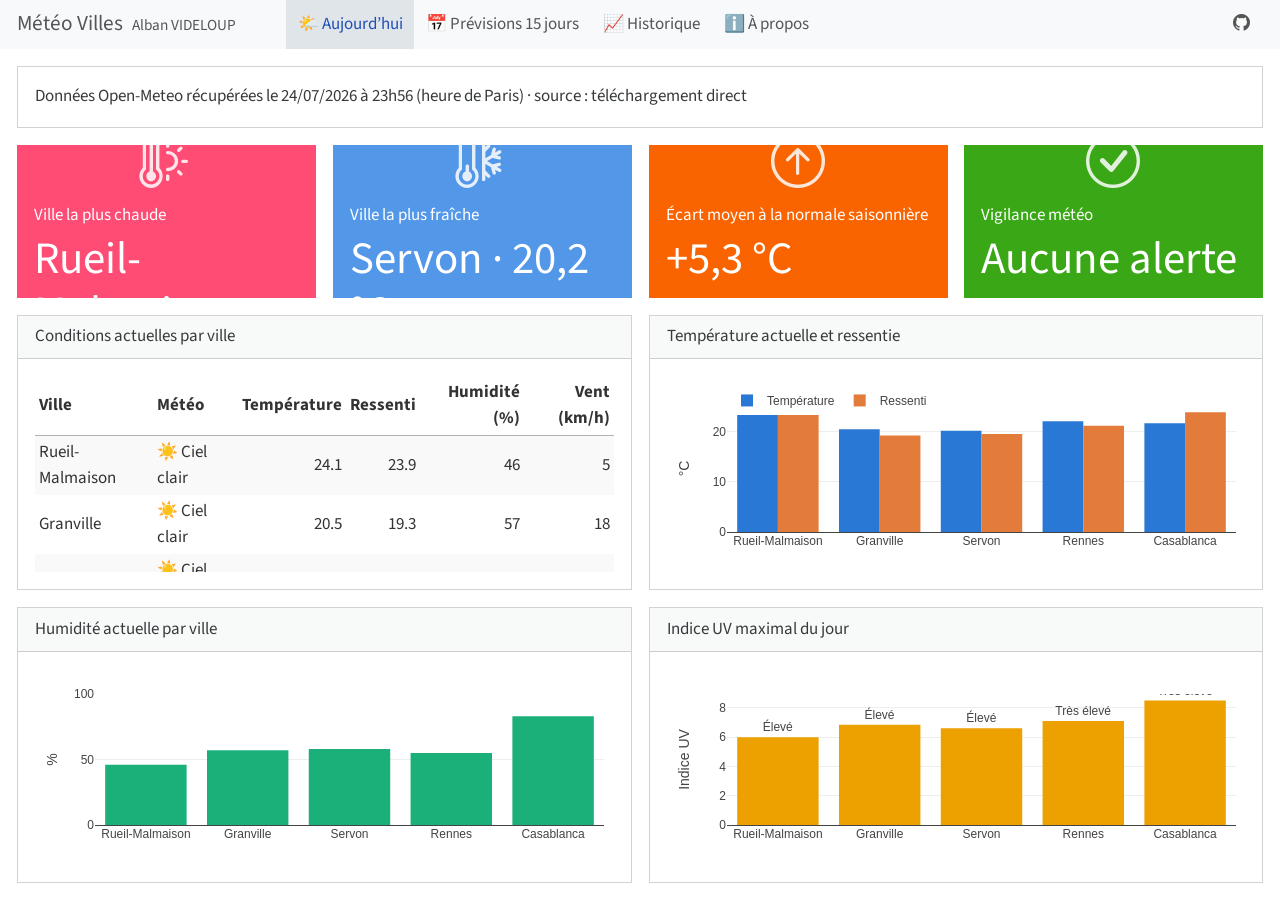
==== commit 26011036: "Publication du dashboard météo 903646271151e66b08cdeb8d8e4615e234199b25" ====
--- a/meteo/index.html
+++ b/meteo/index.html
@@ -106,8 +106,8 @@
 grid-auto-rows: minmax(0, 1fr);">
 <div class="card html-fill-item html-fill-container bslib-card" data-bslib-card-init="" data-require-bs-caller="card()" data-full-screen="false">
 <div class="card-body html-fill-item html-fill-container">
-<p>Données Open-Meteo récupérées le 24/07/2026 à 23h47 (heure de Paris) · source : téléchargement direct</p>
-<p>⚠️ Données indisponibles aujourd’hui pour : Servon, Rennes.</p>
+<p>Données Open-Meteo récupérées le 24/07/2026 à 23h56 (heure de Paris) · source : téléchargement direct</p>
+<p>⚠️ Données indisponibles aujourd’hui pour : Granville, Rennes, Casablanca.</p>
 </div>
 <bslib-tooltip placement="auto" bsoptions="[]" data-require-bs-version="5" data-require-bs-caller="tooltip()">
     <template>Expand</template>
@@ -161,7 +161,7 @@
 Écart moyen à la normale saisonnière
 </p>
 <p class="value-box-value">
-+3,4 °C
++5,3 °C
 </p>
 </div>
 </div>
@@ -192,8 +192,8 @@
 </span></div></div>
 <div class="card-body html-fill-item html-fill-container">
 <div class="cell-output-display html-fill-item html-fill-container">
-<div class="datatables html-widget html-fill-item html-fill-container" id="htmlwidget-3244356c56907a8b6928" style="width:100%;height:auto;"></div>
-<script type="application/json" data-for="htmlwidget-3244356c56907a8b6928">{"x":{"filter":"none","vertical":false,"data":[["Rueil-Malmaison","Granville","Servon","Rennes","Casablanca"],["☀️ Ciel clair","☀️ Ciel clair","☀️ Ciel clair","☀️ Ciel clair","☁️ Couvert"],[24.1,20.5,20.2,22.1,21.7],[23.9,19.3,19.6,21.2,23.9],[46,57,58,55,83],[5,18,8,12,8]],"container":"<table class=\"compact stripe\">\n  <thead>\n    <tr>\n      <th>Ville<\/th>\n      <th>Météo<\/th>\n      <th>Température<\/th>\n      <th>Ressenti<\/th>\n      <th>Humidité (%)<\/th>\n      <th>Vent (km/h)<\/th>\n    <\/tr>\n  <\/thead>\n<\/table>","options":{"bPaginate":false,"dom":"t","language":{"info":"Showing _TOTAL_ entries"},"paging":false,"ordering":false,"columnDefs":[{"className":"dt-right","targets":[2,3,4,5]},{"name":"Ville","targets":0},{"name":"Météo","targets":1},{"name":"Température","targets":2},{"name":"Ressenti","targets":3},{"name":"Humidité (%)","targets":4},{"name":"Vent (km/h)","targets":5}],"order":[],"autoWidth":false,"orderClasses":false}},"evals":[],"jsHooks":[]}</script>
+<div class="datatables html-widget html-fill-item html-fill-container" id="htmlwidget-5e027c0de74200617548" style="width:100%;height:auto;"></div>
+<script type="application/json" data-for="htmlwidget-5e027c0de74200617548">{"x":{"filter":"none","vertical":false,"data":[["Rueil-Malmaison","Granville","Servon","Rennes","Casablanca"],["☀️ Ciel clair","☀️ Ciel clair","☀️ Ciel clair","☀️ Ciel clair","☁️ Couvert"],[24.1,20.5,20.2,22.1,21.7],[23.9,19.3,19.6,21.2,23.9],[46,57,58,55,83],[5,18,8,12,8]],"container":"<table class=\"compact stripe\">\n  <thead>\n    <tr>\n      <th>Ville<\/th>\n      <th>Météo<\/th>\n      <th>Température<\/th>\n      <th>Ressenti<\/th>\n      <th>Humidité (%)<\/th>\n      <th>Vent (km/h)<\/th>\n    <\/tr>\n  <\/thead>\n<\/table>","options":{"bPaginate":false,"dom":"t","language":{"info":"Showing _TOTAL_ entries"},"paging":false,"ordering":false,"columnDefs":[{"className":"dt-right","targets":[2,3,4,5]},{"name":"Ville","targets":0},{"name":"Météo","targets":1},{"name":"Température","targets":2},{"name":"Ressenti","targets":3},{"name":"Humidité (%)","targets":4},{"name":"Vent (km/h)","targets":5}],"order":[],"autoWidth":false,"orderClasses":false}},"evals":[],"jsHooks":[]}</script>
 </div>
 </div>
 <bslib-tooltip placement="auto" bsoptions="[]" data-require-bs-version="5" data-require-bs-caller="tooltip()">
@@ -207,8 +207,8 @@
 </span></div></div>
 <div class="card-body html-fill-item html-fill-container">
 <div class="cell-output-display html-fill-item html-fill-container">
-<div class="plotly html-widget html-fill-item html-fill-container" id="htmlwidget-430e5e231e1d91dc5932" style="width:100%;height:406px;"></div>
-<script type="application/json" data-for="htmlwidget-430e5e231e1d91dc5932">{"x":{"visdat":{"14f16f23b9fa":["function () ","plotlyVisDat"]},"cur_data":"14f16f23b9fa","attrs":{"14f16f23b9fa":{"x":{},"y":{},"marker":{"color":"#2a78d6"},"name":"Température","alpha_stroke":1,"sizes":[10,100],"spans":[1,20],"type":"bar"},"14f16f23b9fa.1":{"x":{},"y":{},"marker":{"color":"#e37b3a"},"name":"Ressenti","alpha_stroke":1,"sizes":[10,100],"spans":[1,20],"type":"bar","inherit":true}},"layout":{"margin":{"b":40,"l":60,"t":25,"r":10},"barmode":"group","xaxis":{"domain":[0,1],"automargin":true,"title":"","type":"category","categoryorder":"array","categoryarray":["Rueil-Malmaison","Granville","Servon","Rennes","Casablanca"]},"yaxis":{"domain":[0,1],"automargin":true,"title":"°C"},"legend":{"orientation":"h","x":0,"y":1.1499999999999999},"hovermode":"closest","showlegend":true},"source":"A","config":{"modeBarButtonsToAdd":["hoverclosest","hovercompare"],"showSendToCloud":false},"data":[{"x":["Rueil-Malmaison","Granville","Servon","Rennes","Casablanca"],"y":[24.100000000000001,20.5,20.199999999999999,22.100000000000001,21.699999999999999],"marker":{"color":"#2a78d6","line":{"color":"rgba(31,119,180,1)"}},"name":"Température","type":"bar","error_y":{"color":"rgba(31,119,180,1)"},"error_x":{"color":"rgba(31,119,180,1)"},"xaxis":"x","yaxis":"y","frame":null},{"x":["Rueil-Malmaison","Granville","Servon","Rennes","Casablanca"],"y":[23.899999999999999,19.300000000000001,19.600000000000001,21.199999999999999,23.899999999999999],"marker":{"color":"#e37b3a","line":{"color":"rgba(255,127,14,1)"}},"name":"Ressenti","type":"bar","error_y":{"color":"rgba(255,127,14,1)"},"error_x":{"color":"rgba(255,127,14,1)"},"xaxis":"x","yaxis":"y","frame":null}],"highlight":{"on":"plotly_click","persistent":false,"dynamic":false,"selectize":false,"opacityDim":0.20000000000000001,"selected":{"opacity":1},"debounce":0},"shinyEvents":["plotly_hover","plotly_click","plotly_selected","plotly_relayout","plotly_brushed","plotly_brushing","plotly_clickannotation","plotly_doubleclick","plotly_deselect","plotly_afterplot","plotly_sunburstclick"],"base_url":"https://plot.ly"},"evals":[],"jsHooks":[]}</script>
+<div class="plotly html-widget html-fill-item html-fill-container" id="htmlwidget-12dd30c160d40a73926c" style="width:100%;height:406px;"></div>
+<script type="application/json" data-for="htmlwidget-12dd30c160d40a73926c">{"x":{"visdat":{"14a3228a2118":["function () ","plotlyVisDat"]},"cur_data":"14a3228a2118","attrs":{"14a3228a2118":{"x":{},"y":{},"marker":{"color":"#2a78d6"},"name":"Température","alpha_stroke":1,"sizes":[10,100],"spans":[1,20],"type":"bar"},"14a3228a2118.1":{"x":{},"y":{},"marker":{"color":"#e37b3a"},"name":"Ressenti","alpha_stroke":1,"sizes":[10,100],"spans":[1,20],"type":"bar","inherit":true}},"layout":{"margin":{"b":40,"l":60,"t":25,"r":10},"barmode":"group","xaxis":{"domain":[0,1],"automargin":true,"title":"","type":"category","categoryorder":"array","categoryarray":["Rueil-Malmaison","Granville","Servon","Rennes","Casablanca"]},"yaxis":{"domain":[0,1],"automargin":true,"title":"°C"},"legend":{"orientation":"h","x":0,"y":1.1499999999999999},"hovermode":"closest","showlegend":true},"source":"A","config":{"modeBarButtonsToAdd":["hoverclosest","hovercompare"],"showSendToCloud":false},"data":[{"x":["Rueil-Malmaison","Granville","Servon","Rennes","Casablanca"],"y":[24.100000000000001,20.5,20.199999999999999,22.100000000000001,21.699999999999999],"marker":{"color":"#2a78d6","line":{"color":"rgba(31,119,180,1)"}},"name":"Température","type":"bar","error_y":{"color":"rgba(31,119,180,1)"},"error_x":{"color":"rgba(31,119,180,1)"},"xaxis":"x","yaxis":"y","frame":null},{"x":["Rueil-Malmaison","Granville","Servon","Rennes","Casablanca"],"y":[23.899999999999999,19.300000000000001,19.600000000000001,21.199999999999999,23.899999999999999],"marker":{"color":"#e37b3a","line":{"color":"rgba(255,127,14,1)"}},"name":"Ressenti","type":"bar","error_y":{"color":"rgba(255,127,14,1)"},"error_x":{"color":"rgba(255,127,14,1)"},"xaxis":"x","yaxis":"y","frame":null}],"highlight":{"on":"plotly_click","persistent":false,"dynamic":false,"selectize":false,"opacityDim":0.20000000000000001,"selected":{"opacity":1},"debounce":0},"shinyEvents":["plotly_hover","plotly_click","plotly_selected","plotly_relayout","plotly_brushed","plotly_brushing","plotly_clickannotation","plotly_doubleclick","plotly_deselect","plotly_afterplot","plotly_sunburstclick"],"base_url":"https://plot.ly"},"evals":[],"jsHooks":[]}</script>
 </div>
 </div>
 <bslib-tooltip placement="auto" bsoptions="[]" data-require-bs-version="5" data-require-bs-caller="tooltip()">
@@ -226,8 +226,8 @@
 </span></div></div>
 <div class="card-body html-fill-item html-fill-container">
 <div class="cell-output-display html-fill-item html-fill-container">
-<div class="plotly html-widget html-fill-item html-fill-container" id="htmlwidget-95c318ecb329376d6aa5" style="width:100%;height:406px;"></div>
-<script type="application/json" data-for="htmlwidget-95c318ecb329376d6aa5">{"x":{"visdat":{"14f16c6c2474":["function () ","plotlyVisDat"]},"cur_data":"14f16c6c2474","attrs":{"14f16c6c2474":{"x":{},"y":{},"marker":{"color":"#1baf7a"},"alpha_stroke":1,"sizes":[10,100],"spans":[1,20],"type":"bar"}},"layout":{"margin":{"b":40,"l":60,"t":25,"r":10},"xaxis":{"domain":[0,1],"automargin":true,"title":"","type":"category","categoryorder":"array","categoryarray":["Rueil-Malmaison","Granville","Servon","Rennes","Casablanca"]},"yaxis":{"domain":[0,1],"automargin":true,"title":"%","range":[0,100]},"hovermode":"closest","showlegend":false},"source":"A","config":{"modeBarButtonsToAdd":["hoverclosest","hovercompare"],"showSendToCloud":false},"data":[{"x":["Rueil-Malmaison","Granville","Servon","Rennes","Casablanca"],"y":[46,57,58,55,83],"marker":{"color":"#1baf7a","line":{"color":"rgba(31,119,180,1)"}},"type":"bar","error_y":{"color":"rgba(31,119,180,1)"},"error_x":{"color":"rgba(31,119,180,1)"},"xaxis":"x","yaxis":"y","frame":null}],"highlight":{"on":"plotly_click","persistent":false,"dynamic":false,"selectize":false,"opacityDim":0.20000000000000001,"selected":{"opacity":1},"debounce":0},"shinyEvents":["plotly_hover","plotly_click","plotly_selected","plotly_relayout","plotly_brushed","plotly_brushing","plotly_clickannotation","plotly_doubleclick","plotly_deselect","plotly_afterplot","plotly_sunburstclick"],"base_url":"https://plot.ly"},"evals":[],"jsHooks":[]}</script>
+<div class="plotly html-widget html-fill-item html-fill-container" id="htmlwidget-4bf55317e0f08619e32a" style="width:100%;height:406px;"></div>
+<script type="application/json" data-for="htmlwidget-4bf55317e0f08619e32a">{"x":{"visdat":{"14a329575128":["function () ","plotlyVisDat"]},"cur_data":"14a329575128","attrs":{"14a329575128":{"x":{},"y":{},"marker":{"color":"#1baf7a"},"alpha_stroke":1,"sizes":[10,100],"spans":[1,20],"type":"bar"}},"layout":{"margin":{"b":40,"l":60,"t":25,"r":10},"xaxis":{"domain":[0,1],"automargin":true,"title":"","type":"category","categoryorder":"array","categoryarray":["Rueil-Malmaison","Granville","Servon","Rennes","Casablanca"]},"yaxis":{"domain":[0,1],"automargin":true,"title":"%","range":[0,100]},"hovermode":"closest","showlegend":false},"source":"A","config":{"modeBarButtonsToAdd":["hoverclosest","hovercompare"],"showSendToCloud":false},"data":[{"x":["Rueil-Malmaison","Granville","Servon","Rennes","Casablanca"],"y":[46,57,58,55,83],"marker":{"color":"#1baf7a","line":{"color":"rgba(31,119,180,1)"}},"type":"bar","error_y":{"color":"rgba(31,119,180,1)"},"error_x":{"color":"rgba(31,119,180,1)"},"xaxis":"x","yaxis":"y","frame":null}],"highlight":{"on":"plotly_click","persistent":false,"dynamic":false,"selectize":false,"opacityDim":0.20000000000000001,"selected":{"opacity":1},"debounce":0},"shinyEvents":["plotly_hover","plotly_click","plotly_selected","plotly_relayout","plotly_brushed","plotly_brushing","plotly_clickannotation","plotly_doubleclick","plotly_deselect","plotly_afterplot","plotly_sunburstclick"],"base_url":"https://plot.ly"},"evals":[],"jsHooks":[]}</script>
 </div>
 </div>
 <bslib-tooltip placement="auto" bsoptions="[]" data-require-bs-version="5" data-require-bs-caller="tooltip()">
@@ -241,8 +241,8 @@
 </span></div></div>
 <div class="card-body html-fill-item html-fill-container">
 <div class="cell-output-display html-fill-item html-fill-container">
-<div class="plotly html-widget html-fill-item html-fill-container" id="htmlwidget-a244a51b8014314dcf9c" style="width:100%;height:406px;"></div>
-<script type="application/json" data-for="htmlwidget-a244a51b8014314dcf9c">{"x":{"visdat":{"14f14663e323":["function () ","plotlyVisDat"]},"cur_data":"14f14663e323","attrs":{"14f14663e323":{"x":{},"y":{},"marker":{"color":"#eda100"},"text":{},"textposition":"outside","alpha_stroke":1,"sizes":[10,100],"spans":[1,20],"type":"bar"}},"layout":{"margin":{"b":40,"l":60,"t":25,"r":10},"xaxis":{"domain":[0,1],"automargin":true,"title":"","type":"category","categoryorder":"array","categoryarray":["Rueil-Malmaison","Granville","Servon","Rennes","Casablanca"]},"yaxis":{"domain":[0,1],"automargin":true,"title":"Indice UV"},"hovermode":"closest","showlegend":false},"source":"A","config":{"modeBarButtonsToAdd":["hoverclosest","hovercompare"],"showSendToCloud":false},"data":[{"x":["Rueil-Malmaison","Granville","Servon","Rennes","Casablanca"],"y":[6,6.8499999999999996,6.5999999999999996,7.0999999999999996,8.5],"marker":{"color":"#eda100","line":{"color":"rgba(31,119,180,1)"}},"text":["Élevé","Élevé","Élevé","Très élevé","Très élevé"],"textposition":["outside","outside","outside","outside","outside"],"type":"bar","error_y":{"color":"rgba(31,119,180,1)"},"error_x":{"color":"rgba(31,119,180,1)"},"xaxis":"x","yaxis":"y","frame":null}],"highlight":{"on":"plotly_click","persistent":false,"dynamic":false,"selectize":false,"opacityDim":0.20000000000000001,"selected":{"opacity":1},"debounce":0},"shinyEvents":["plotly_hover","plotly_click","plotly_selected","plotly_relayout","plotly_brushed","plotly_brushing","plotly_clickannotation","plotly_doubleclick","plotly_deselect","plotly_afterplot","plotly_sunburstclick"],"base_url":"https://plot.ly"},"evals":[],"jsHooks":[]}</script>
+<div class="plotly html-widget html-fill-item html-fill-container" id="htmlwidget-d683b5323ad94113a78c" style="width:100%;height:406px;"></div>
+<script type="application/json" data-for="htmlwidget-d683b5323ad94113a78c">{"x":{"visdat":{"14a31fb29430":["function () ","plotlyVisDat"]},"cur_data":"14a31fb29430","attrs":{"14a31fb29430":{"x":{},"y":{},"marker":{"color":"#eda100"},"text":{},"textposition":"outside","alpha_stroke":1,"sizes":[10,100],"spans":[1,20],"type":"bar"}},"layout":{"margin":{"b":40,"l":60,"t":25,"r":10},"xaxis":{"domain":[0,1],"automargin":true,"title":"","type":"category","categoryorder":"array","categoryarray":["Rueil-Malmaison","Granville","Servon","Rennes","Casablanca"]},"yaxis":{"domain":[0,1],"automargin":true,"title":"Indice UV"},"hovermode":"closest","showlegend":false},"source":"A","config":{"modeBarButtonsToAdd":["hoverclosest","hovercompare"],"showSendToCloud":false},"data":[{"x":["Rueil-Malmaison","Granville","Servon","Rennes","Casablanca"],"y":[6,6.8499999999999996,6.5999999999999996,7.0999999999999996,8.5],"marker":{"color":"#eda100","line":{"color":"rgba(31,119,180,1)"}},"text":["Élevé","Élevé","Élevé","Très élevé","Très élevé"],"textposition":["outside","outside","outside","outside","outside"],"type":"bar","error_y":{"color":"rgba(31,119,180,1)"},"error_x":{"color":"rgba(31,119,180,1)"},"xaxis":"x","yaxis":"y","frame":null}],"highlight":{"on":"plotly_click","persistent":false,"dynamic":false,"selectize":false,"opacityDim":0.20000000000000001,"selected":{"opacity":1},"debounce":0},"shinyEvents":["plotly_hover","plotly_click","plotly_selected","plotly_relayout","plotly_brushed","plotly_brushing","plotly_clickannotation","plotly_doubleclick","plotly_deselect","plotly_afterplot","plotly_sunburstclick"],"base_url":"https://plot.ly"},"evals":[],"jsHooks":[]}</script>
 </div>
 </div>
 <bslib-tooltip placement="auto" bsoptions="[]" data-require-bs-version="5" data-require-bs-caller="tooltip()">
@@ -277,8 +277,8 @@
 </span></div></div>
 <div class="card-body html-fill-item html-fill-container">
 <div class="cell-output-display html-fill-item html-fill-container">
-<div class="plotly html-widget html-fill-item html-fill-container" id="htmlwidget-5b7f7de0841c4440faa6" style="width:100%;height:406px;"></div>
-<script type="application/json" data-for="htmlwidget-5b7f7de0841c4440faa6">{"x":{"data":[{"x":[20658,20659,20660,20661,20662,20663,20664,20665,20666,20667,20668,20669,20670,20671,20672,20673,20673,20672,20671,20670,20669,20668,20667,20666,20665,20664,20663,20662,20661,20660,20659,20658,20658],"y":[16.600000000000001,17.899999999999999,15.800000000000001,15.9,17.800000000000001,18.600000000000001,23.100000000000001,24.699999999999999,15.800000000000001,18.300000000000001,21.899999999999999,21.899999999999999,22.199999999999999,19.300000000000001,23.5,21,28.5,40.399999999999999,33,31.800000000000001,31.800000000000001,36.799999999999997,33.100000000000001,28.699999999999999,33,39.299999999999997,37.5,32.700000000000003,27.699999999999999,25.699999999999999,30,27.800000000000001,16.600000000000001],"text":["date: 2026-07-24<br />ville: Rueil-Malmaison<br />ville: NA<br />temperature_2m_min: 16.6<br />temperature_2m_max: 27.8","date: 2026-07-25<br />ville: Rueil-Malmaison<br />ville: NA<br />temperature_2m_min: 17.9<br />temperature_2m_max: 30.0","date: 2026-07-26<br />ville: Rueil-Malmaison<br />ville: NA<br />temperature_2m_min: 15.8<br />temperature_2m_max: 25.7","date: 2026-07-27<br />ville: Rueil-Malmaison<br />ville: NA<br />temperature_2m_min: 15.9<br />temperature_2m_max: 27.7","date: 2026-07-28<br />ville: Rueil-Malmaison<br />ville: NA<br />temperature_2m_min: 17.8<br />temperature_2m_max: 32.7","date: 2026-07-29<br />ville: Rueil-Malmaison<br />ville: NA<br />temperature_2m_min: 18.6<br />temperature_2m_max: 37.5","date: 2026-07-30<br />ville: Rueil-Malmaison<br />ville: NA<br />temperature_2m_min: 23.1<br />temperature_2m_max: 39.3","date: 2026-07-31<br />ville: Rueil-Malmaison<br />ville: NA<br />temperature_2m_min: 24.7<br />temperature_2m_max: 33.0","date: 2026-08-01<br />ville: Rueil-Malmaison<br />ville: NA<br />temperature_2m_min: 15.8<br />temperature_2m_max: 28.7","date: 2026-08-02<br />ville: Rueil-Malmaison<br />ville: NA<br />temperature_2m_min: 18.3<br />temperature_2m_max: 33.1","date: 2026-08-03<br />ville: Rueil-Malmaison<br />ville: NA<br />temperature_2m_min: 21.9<br />temperature_2m_max: 36.8","date: 2026-08-04<br />ville: Rueil-Malmaison<br />ville: NA<br />temperature_2m_min: 21.9<br />temperature_2m_max: 31.8","date: 2026-08-05<br />ville: Rueil-Malmaison<br />ville: NA<br />temperature_2m_min: 22.2<br />temperature_2m_max: 31.8","date: 2026-08-06<br />ville: Rueil-Malmaison<br />ville: NA<br />temperature_2m_min: 19.3<br />temperature_2m_max: 33.0","date: 2026-08-07<br />ville: Rueil-Malmaison<br />ville: NA<br />temperature_2m_min: 23.5<br />temperature_2m_max: 40.4","date: 2026-08-08<br />ville: Rueil-Malmaison<br />ville: NA<br />temperature_2m_min: 21.0<br />temperature_2m_max: 28.5","date: 2026-08-08<br />ville: Rueil-Malmaison<br />ville: NA<br />temperature_2m_min: 21.0<br />temperature_2m_max: 28.5","date: 2026-08-07<br />ville: Rueil-Malmaison<br />ville: NA<br />temperature_2m_min: 23.5<br />temperature_2m_max: 40.4","date: 2026-08-06<br />ville: Rueil-Malmaison<br />ville: NA<br />temperature_2m_min: 19.3<br />temperature_2m_max: 33.0","date: 2026-08-05<br />ville: Rueil-Malmaison<br />ville: NA<br />temperature_2m_min: 22.2<br />temperature_2m_max: 31.8","date: 2026-08-04<br />ville: Rueil-Malmaison<br />ville: NA<br />temperature_2m_min: 21.9<br />temperature_2m_max: 31.8","date: 2026-08-03<br />ville: Rueil-Malmaison<br />ville: NA<br />temperature_2m_min: 21.9<br />temperature_2m_max: 36.8","date: 2026-08-02<br />ville: Rueil-Malmaison<br />ville: NA<br />temperature_2m_min: 18.3<br />temperature_2m_max: 33.1","date: 2026-08-01<br />ville: Rueil-Malmaison<br />ville: NA<br />temperature_2m_min: 15.8<br />temperature_2m_max: 28.7","date: 2026-07-31<br />ville: Rueil-Malmaison<br />ville: NA<br />temperature_2m_min: 24.7<br />temperature_2m_max: 33.0","date: 2026-07-30<br />ville: Rueil-Malmaison<br />ville: NA<br />temperature_2m_min: 23.1<br />temperature_2m_max: 39.3","date: 2026-07-29<br />ville: Rueil-Malmaison<br />ville: NA<br />temperature_2m_min: 18.6<br />temperature_2m_max: 37.5","date: 2026-07-28<br />ville: Rueil-Malmaison<br />ville: NA<br />temperature_2m_min: 17.8<br />temperature_2m_max: 32.7","date: 2026-07-27<br />ville: Rueil-Malmaison<br />ville: NA<br />temperature_2m_min: 15.9<br />temperature_2m_max: 27.7","date: 2026-07-26<br />ville: Rueil-Malmaison<br />ville: NA<br />temperature_2m_min: 15.8<br />temperature_2m_max: 25.7","date: 2026-07-25<br />ville: Rueil-Malmaison<br />ville: NA<br />temperature_2m_min: 17.9<br />temperature_2m_max: 30.0","date: 2026-07-24<br />ville: Rueil-Malmaison<br />ville: NA<br />temperature_2m_min: 16.6<br />temperature_2m_max: 27.8","date: 2026-07-24<br />ville: Rueil-Malmaison<br />ville: NA<br />temperature_2m_min: 16.6<br />temperature_2m_max: 27.8"],"type":"scatter","mode":"lines","line":{"width":1.8897637795275593,"color":"transparent","dash":"solid"},"fill":"toself","fillcolor":"rgba(42,120,214,0.25)","hoveron":"points","showlegend":false,"xaxis":"x","yaxis":"y","hoverinfo":"text","frame":null},{"x":[20658,20659,20660,20661,20662,20663,20664,20665,20666,20667,20668,20669,20670,20671,20672,20673,20673,20672,20671,20670,20669,20668,20667,20666,20665,20664,20663,20662,20661,20660,20659,20658,20658],"y":[16.600000000000001,17,18.899999999999999,17.600000000000001,17,19.600000000000001,17.800000000000001,17.899999999999999,14.800000000000001,14.6,20.300000000000001,19.399999999999999,19.399999999999999,18.300000000000001,21.899999999999999,16.300000000000001,21.399999999999999,25.699999999999999,30.699999999999999,25.199999999999999,25.199999999999999,25.800000000000001,29.5,23.300000000000001,21.300000000000001,22.600000000000001,25.800000000000001,32.700000000000003,23.800000000000001,21.399999999999999,22.300000000000001,27.199999999999999,16.600000000000001],"text":["date: 2026-07-24<br />ville: Granville<br />ville: NA<br />temperature_2m_min: 16.6<br />temperature_2m_max: 27.2","date: 2026-07-25<br />ville: Granville<br />ville: NA<br />temperature_2m_min: 17.0<br />temperature_2m_max: 22.3","date: 2026-07-26<br />ville: Granville<br />ville: NA<br />temperature_2m_min: 18.9<br />temperature_2m_max: 21.4","date: 2026-07-27<br />ville: Granville<br />ville: NA<br />temperature_2m_min: 17.6<br />temperature_2m_max: 23.8","date: 2026-07-28<br />ville: Granville<br />ville: NA<br />temperature_2m_min: 17.0<br />temperature_2m_max: 32.7","date: 2026-07-29<br />ville: Granville<br />ville: NA<br />temperature_2m_min: 19.6<br />temperature_2m_max: 25.8","date: 2026-07-30<br />ville: Granville<br />ville: NA<br />temperature_2m_min: 17.8<br />temperature_2m_max: 22.6","date: 2026-07-31<br />ville: Granville<br />ville: NA<br />temperature_2m_min: 17.9<br />temperature_2m_max: 21.3","date: 2026-08-01<br />ville: Granville<br />ville: NA<br />temperature_2m_min: 14.8<br />temperature_2m_max: 23.3","date: 2026-08-02<br />ville: Granville<br />ville: NA<br />temperature_2m_min: 14.6<br />temperature_2m_max: 29.5","date: 2026-08-03<br />ville: Granville<br />ville: NA<br />temperature_2m_min: 20.3<br />temperature_2m_max: 25.8","date: 2026-08-04<br />ville: Granville<br />ville: NA<br />temperature_2m_min: 19.4<br />temperature_2m_max: 25.2","date: 2026-08-05<br />ville: Granville<br />ville: NA<br />temperature_2m_min: 19.4<br />temperature_2m_max: 25.2","date: 2026-08-06<br />ville: Granville<br />ville: NA<br />temperature_2m_min: 18.3<br />temperature_2m_max: 30.7","date: 2026-08-07<br />ville: Granville<br />ville: NA<br />temperature_2m_min: 21.9<br />temperature_2m_max: 25.7","date: 2026-08-08<br />ville: Granville<br />ville: NA<br />temperature_2m_min: 16.3<br />temperature_2m_max: 21.4","date: 2026-08-08<br />ville: Granville<br />ville: NA<br />temperature_2m_min: 16.3<br />temperature_2m_max: 21.4","date: 2026-08-07<br />ville: Granville<br />ville: NA<br />temperature_2m_min: 21.9<br />temperature_2m_max: 25.7","date: 2026-08-06<br />ville: Granville<br />ville: NA<br />temperature_2m_min: 18.3<br />temperature_2m_max: 30.7","date: 2026-08-05<br />ville: Granville<br />ville: NA<br />temperature_2m_min: 19.4<br />temperature_2m_max: 25.2","date: 2026-08-04<br />ville: Granville<br />ville: NA<br />temperature_2m_min: 19.4<br />temperature_2m_max: 25.2","date: 2026-08-03<br />ville: Granville<br />ville: NA<br />temperature_2m_min: 20.3<br />temperature_2m_max: 25.8","date: 2026-08-02<br />ville: Granville<br />ville: NA<br />temperature_2m_min: 14.6<br />temperature_2m_max: 29.5","date: 2026-08-01<br />ville: Granville<br />ville: NA<br />temperature_2m_min: 14.8<br />temperature_2m_max: 23.3","date: 2026-07-31<br />ville: Granville<br />ville: NA<br />temperature_2m_min: 17.9<br />temperature_2m_max: 21.3","date: 2026-07-30<br />ville: Granville<br />ville: NA<br />temperature_2m_min: 17.8<br />temperature_2m_max: 22.6","date: 2026-07-29<br />ville: Granville<br />ville: NA<br />temperature_2m_min: 19.6<br />temperature_2m_max: 25.8","date: 2026-07-28<br />ville: Granville<br />ville: NA<br />temperature_2m_min: 17.0<br />temperature_2m_max: 32.7","date: 2026-07-27<br />ville: Granville<br />ville: NA<br />temperature_2m_min: 17.6<br />temperature_2m_max: 23.8","date: 2026-07-26<br />ville: Granville<br />ville: NA<br />temperature_2m_min: 18.9<br />temperature_2m_max: 21.4","date: 2026-07-25<br />ville: Granville<br />ville: NA<br />temperature_2m_min: 17.0<br />temperature_2m_max: 22.3","date: 2026-07-24<br />ville: Granville<br />ville: NA<br />temperature_2m_min: 16.6<br />temperature_2m_max: 27.2","date: 2026-07-24<br />ville: Granville<br />ville: NA<br />temperature_2m_min: 16.6<br />temperature_2m_max: 27.2"],"type":"scatter","mode":"lines","line":{"width":1.8897637795275593,"color":"transparent","dash":"solid"},"fill":"toself","fillcolor":"rgba(27,175,122,0.25)","hoveron":"points","showlegend":false,"xaxis":"x2","yaxis":"y2","hoverinfo":"text","frame":null},{"x":[20658,20659,20660,20661,20662,20663,20664,20665,20666,20667,20668,20669,20670,20671,20672,20673,20673,20672,20671,20670,20669,20668,20667,20666,20665,20664,20663,20662,20661,20660,20659,20658,20658],"y":[15.5,16.5,17,16.899999999999999,12.9,16,17.5,17.800000000000001,14.6,15.1,19.5,18.5,19.399999999999999,17.600000000000001,20.5,15.6,21.899999999999999,24.899999999999999,31.5,25.800000000000001,26.300000000000001,29.199999999999999,30.399999999999999,24.300000000000001,25.399999999999999,28.100000000000001,26.5,32.799999999999997,23.899999999999999,22.899999999999999,24.399999999999999,28.800000000000001,15.5],"text":["date: 2026-07-24<br />ville: Servon<br />ville: NA<br />temperature_2m_min: 15.5<br />temperature_2m_max: 28.8","date: 2026-07-25<br />ville: Servon<br />ville: NA<br />temperature_2m_min: 16.5<br />temperature_2m_max: 24.4","date: 2026-07-26<br />ville: Servon<br />ville: NA<br />temperature_2m_min: 17.0<br />temperature_2m_max: 22.9","date: 2026-07-27<br />ville: Servon<br />ville: NA<br />temperature_2m_min: 16.9<br />temperature_2m_max: 23.9","date: 2026-07-28<br />ville: Servon<br />ville: NA<br />temperature_2m_min: 12.9<br />temperature_2m_max: 32.8","date: 2026-07-29<br />ville: Servon<br />ville: NA<br />temperature_2m_min: 16.0<br />temperature_2m_max: 26.5","date: 2026-07-30<br />ville: Servon<br />ville: NA<br />temperature_2m_min: 17.5<br />temperature_2m_max: 28.1","date: 2026-07-31<br />ville: Servon<br />ville: NA<br />temperature_2m_min: 17.8<br />temperature_2m_max: 25.4","date: 2026-08-01<br />ville: Servon<br />ville: NA<br />temperature_2m_min: 14.6<br />temperature_2m_max: 24.3","date: 2026-08-02<br />ville: Servon<br />ville: NA<br />temperature_2m_min: 15.1<br />temperature_2m_max: 30.4","date: 2026-08-03<br />ville: Servon<br />ville: NA<br />temperature_2m_min: 19.5<br />temperature_2m_max: 29.2","date: 2026-08-04<br />ville: Servon<br />ville: NA<br />temperature_2m_min: 18.5<br />temperature_2m_max: 26.3","date: 2026-08-05<br />ville: Servon<br />ville: NA<br />temperature_2m_min: 19.4<br />temperature_2m_max: 25.8","date: 2026-08-06<br />ville: Servon<br />ville: NA<br />temperature_2m_min: 17.6<br />temperature_2m_max: 31.5","date: 2026-08-07<br />ville: Servon<br />ville: NA<br />temperature_2m_min: 20.5<br />temperature_2m_max: 24.9","date: 2026-08-08<br />ville: Servon<br />ville: NA<br />temperature_2m_min: 15.6<br />temperature_2m_max: 21.9","date: 2026-08-08<br />ville: Servon<br />ville: NA<br />temperature_2m_min: 15.6<br />temperature_2m_max: 21.9","date: 2026-08-07<br />ville: Servon<br />ville: NA<br />temperature_2m_min: 20.5<br />temperature_2m_max: 24.9","date: 2026-08-06<br />ville: Servon<br />ville: NA<br />temperature_2m_min: 17.6<br />temperature_2m_max: 31.5","date: 2026-08-05<br />ville: Servon<br />ville: NA<br />temperature_2m_min: 19.4<br />temperature_2m_max: 25.8","date: 2026-08-04<br />ville: Servon<br />ville: NA<br />temperature_2m_min: 18.5<br />temperature_2m_max: 26.3","date: 2026-08-03<br />ville: Servon<br />ville: NA<br />temperature_2m_min: 19.5<br />temperature_2m_max: 29.2","date: 2026-08-02<br />ville: Servon<br />ville: NA<br />temperature_2m_min: 15.1<br />temperature_2m_max: 30.4","date: 2026-08-01<br />ville: Servon<br />ville: NA<br />temperature_2m_min: 14.6<br />temperature_2m_max: 24.3","date: 2026-07-31<br />ville: Servon<br />ville: NA<br />temperature_2m_min: 17.8<br />temperature_2m_max: 25.4","date: 2026-07-30<br />ville: Servon<br />ville: NA<br />temperature_2m_min: 17.5<br />temperature_2m_max: 28.1","date: 2026-07-29<br />ville: Servon<br />ville: NA<br />temperature_2m_min: 16.0<br />temperature_2m_max: 26.5","date: 2026-07-28<br />ville: Servon<br />ville: NA<br />temperature_2m_min: 12.9<br />temperature_2m_max: 32.8","date: 2026-07-27<br />ville: Servon<br />ville: NA<br />temperature_2m_min: 16.9<br />temperature_2m_max: 23.9","date: 2026-07-26<br />ville: Servon<br />ville: NA<br />temperature_2m_min: 17.0<br />temperature_2m_max: 22.9","date: 2026-07-25<br />ville: Servon<br />ville: NA<br />temperature_2m_min: 16.5<br />temperature_2m_max: 24.4","date: 2026-07-24<br />ville: Servon<br />ville: NA<br />temperature_2m_min: 15.5<br />temperature_2m_max: 28.8","date: 2026-07-24<br />ville: Servon<br />ville: NA<br />temperature_2m_min: 15.5<br />temperature_2m_max: 28.8"],"type":"scatter","mode":"lines","line":{"width":1.8897637795275593,"color":"transparent","dash":"solid"},"fill":"toself","fillcolor":"rgba(237,161,0,0.25)","hoveron":"points","showlegend":false,"xaxis":"x3","yaxis":"y3","hoverinfo":"text","frame":null},{"x":[20658,20659,20660,20661,20662,20663,20664,20665,20666,20667,20668,20669,20670,20671,20672,20673,20673,20672,20671,20670,20669,20668,20667,20666,20665,20664,20663,20662,20661,20660,20659,20658,20658],"y":[15.300000000000001,18,16.5,17,17.899999999999999,19.899999999999999,17.699999999999999,18.100000000000001,14.6,16.199999999999999,20.300000000000001,19.5,17.800000000000001,18.300000000000001,20.199999999999999,15.199999999999999,24.199999999999999,30.300000000000001,32.899999999999999,28,26.300000000000001,31.699999999999999,33.5,25.300000000000001,25.399999999999999,27.100000000000001,33.899999999999999,34.700000000000003,29.899999999999999,26.800000000000001,29,30.5,15.300000000000001],"text":["date: 2026-07-24<br />ville: Rennes<br />ville: NA<br />temperature_2m_min: 15.3<br />temperature_2m_max: 30.5","date: 2026-07-25<br />ville: Rennes<br />ville: NA<br />temperature_2m_min: 18.0<br />temperature_2m_max: 29.0","date: 2026-07-26<br />ville: Rennes<br />ville: NA<br />temperature_2m_min: 16.5<br />temperature_2m_max: 26.8","date: 2026-07-27<br />ville: Rennes<br />ville: NA<br />temperature_2m_min: 17.0<br />temperature_2m_max: 29.9","date: 2026-07-28<br />ville: Rennes<br />ville: NA<br />temperature_2m_min: 17.9<br />temperature_2m_max: 34.7","date: 2026-07-29<br />ville: Rennes<br />ville: NA<br />temperature_2m_min: 19.9<br />temperature_2m_max: 33.9","date: 2026-07-30<br />ville: Rennes<br />ville: NA<br />temperature_2m_min: 17.7<br />temperature_2m_max: 27.1","date: 2026-07-31<br />ville: Rennes<br />ville: NA<br />temperature_2m_min: 18.1<br />temperature_2m_max: 25.4","date: 2026-08-01<br />ville: Rennes<br />ville: NA<br />temperature_2m_min: 14.6<br />temperature_2m_max: 25.3","date: 2026-08-02<br />ville: Rennes<br />ville: NA<br />temperature_2m_min: 16.2<br />temperature_2m_max: 33.5","date: 2026-08-03<br />ville: Rennes<br />ville: NA<br />temperature_2m_min: 20.3<br />temperature_2m_max: 31.7","date: 2026-08-04<br />ville: Rennes<br />ville: NA<br />temperature_2m_min: 19.5<br />temperature_2m_max: 26.3","date: 2026-08-05<br />ville: Rennes<br />ville: NA<br />temperature_2m_min: 17.8<br />temperature_2m_max: 28.0","date: 2026-08-06<br />ville: Rennes<br />ville: NA<br />temperature_2m_min: 18.3<br />temperature_2m_max: 32.9","date: 2026-08-07<br />ville: Rennes<br />ville: NA<br />temperature_2m_min: 20.2<br />temperature_2m_max: 30.3","date: 2026-08-08<br />ville: Rennes<br />ville: NA<br />temperature_2m_min: 15.2<br />temperature_2m_max: 24.2","date: 2026-08-08<br />ville: Rennes<br />ville: NA<br />temperature_2m_min: 15.2<br />temperature_2m_max: 24.2","date: 2026-08-07<br />ville: Rennes<br />ville: NA<br />temperature_2m_min: 20.2<br />temperature_2m_max: 30.3","date: 2026-08-06<br />ville: Rennes<br />ville: NA<br />temperature_2m_min: 18.3<br />temperature_2m_max: 32.9","date: 2026-08-05<br />ville: Rennes<br />ville: NA<br />temperature_2m_min: 17.8<br />temperature_2m_max: 28.0","date: 2026-08-04<br />ville: Rennes<br />ville: NA<br />temperature_2m_min: 19.5<br />temperature_2m_max: 26.3","date: 2026-08-03<br />ville: Rennes<br />ville: NA<br />temperature_2m_min: 20.3<br />temperature_2m_max: 31.7","date: 2026-08-02<br />ville: Rennes<br />ville: NA<br />temperature_2m_min: 16.2<br />temperature_2m_max: 33.5","date: 2026-08-01<br />ville: Rennes<br />ville: NA<br />temperature_2m_min: 14.6<br />temperature_2m_max: 25.3","date: 2026-07-31<br />ville: Rennes<br />ville: NA<br />temperature_2m_min: 18.1<br />temperature_2m_max: 25.4","date: 2026-07-30<br />ville: Rennes<br />ville: NA<br />temperature_2m_min: 17.7<br />temperature_2m_max: 27.1","date: 2026-07-29<br />ville: Rennes<br />ville: NA<br />temperature_2m_min: 19.9<br />temperature_2m_max: 33.9","date: 2026-07-28<br />ville: Rennes<br />ville: NA<br />temperature_2m_min: 17.9<br />temperature_2m_max: 34.7","date: 2026-07-27<br />ville: Rennes<br />ville: NA<br />temperature_2m_min: 17.0<br />temperature_2m_max: 29.9","date: 2026-07-26<br />ville: Rennes<br />ville: NA<br />temperature_2m_min: 16.5<br />temperature_2m_max: 26.8","date: 2026-07-25<br />ville: Rennes<br />ville: NA<br />temperature_2m_min: 18.0<br />temperature_2m_max: 29.0","date: 2026-07-24<br />ville: Rennes<br />ville: NA<br />temperature_2m_min: 15.3<br />temperature_2m_max: 30.5","date: 2026-07-24<br />ville: Rennes<br />ville: NA<br />temperature_2m_min: 15.3<br />temperature_2m_max: 30.5"],"type":"scatter","mode":"lines","line":{"width":1.8897637795275593,"color":"transparent","dash":"solid"},"fill":"toself","fillcolor":"rgba(132,86,206,0.25)","hoveron":"points","showlegend":false,"xaxis":"x","yaxis":"y4","hoverinfo":"text","frame":null},{"x":[20658,20659,20660,20661,20662,20663,20664,20665,20666,20667,20668,20669,20670,20671,20672,20673,20673,20673,20672,20671,20670,20669,20668,20667,20666,20665,20664,20663,20662,20661,20660,20659,20658,20658],"y":[21.399999999999999,20.899999999999999,19.399999999999999,19.800000000000001,20.899999999999999,21.399999999999999,21,20.800000000000001,23.899999999999999,22.600000000000001,22.300000000000001,21.800000000000001,22.300000000000001,22.300000000000001,22,21.699999999999999,21.699999999999999,25.699999999999999,26.800000000000001,27.899999999999999,28.300000000000001,28.800000000000001,29.199999999999999,30.5,36,28.800000000000001,26.800000000000001,26.600000000000001,27.800000000000001,27.899999999999999,26.600000000000001,24.899999999999999,25.5,21.399999999999999],"text":["date: 2026-07-24<br />ville: Casablanca<br />ville: NA<br />temperature_2m_min: 21.4<br />temperature_2m_max: 25.5","date: 2026-07-25<br />ville: Casablanca<br />ville: NA<br />temperature_2m_min: 20.9<br />temperature_2m_max: 24.9","date: 2026-07-26<br />ville: Casablanca<br />ville: NA<br />temperature_2m_min: 19.4<br />temperature_2m_max: 26.6","date: 2026-07-27<br />ville: Casablanca<br />ville: NA<br />temperature_2m_min: 19.8<br />temperature_2m_max: 27.9","date: 2026-07-28<br />ville: Casablanca<br />ville: NA<br />temperature_2m_min: 20.9<br />temperature_2m_max: 27.8","date: 2026-07-29<br />ville: Casablanca<br />ville: NA<br />temperature_2m_min: 21.4<br />temperature_2m_max: 26.6","date: 2026-07-30<br />ville: Casablanca<br />ville: NA<br />temperature_2m_min: 21.0<br />temperature_2m_max: 26.8","date: 2026-07-31<br />ville: Casablanca<br />ville: NA<br />temperature_2m_min: 20.8<br />temperature_2m_max: 28.8","date: 2026-08-01<br />ville: Casablanca<br />ville: NA<br />temperature_2m_min: 23.9<br />temperature_2m_max: 36.0","date: 2026-08-02<br />ville: Casablanca<br />ville: NA<br />temperature_2m_min: 22.6<br />temperature_2m_max: 30.5","date: 2026-08-03<br />ville: Casablanca<br />ville: NA<br />temperature_2m_min: 22.3<br />temperature_2m_max: 29.2","date: 2026-08-04<br />ville: Casablanca<br />ville: NA<br />temperature_2m_min: 21.8<br />temperature_2m_max: 28.8","date: 2026-08-05<br />ville: Casablanca<br />ville: NA<br />temperature_2m_min: 22.3<br />temperature_2m_max: 28.3","date: 2026-08-06<br />ville: Casablanca<br />ville: NA<br />temperature_2m_min: 22.3<br />temperature_2m_max: 27.9","date: 2026-08-07<br />ville: Casablanca<br />ville: NA<br />temperature_2m_min: 22.0<br />temperature_2m_max: 26.8","date: 2026-08-08<br />ville: Casablanca<br />ville: NA<br />temperature_2m_min: 21.7<br />temperature_2m_max: 25.7","date: 2026-08-08<br />ville: Casablanca<br />ville: NA<br />temperature_2m_min: 21.7<br />temperature_2m_max: 25.7","date: 2026-08-08<br />ville: Casablanca<br />ville: NA<br />temperature_2m_min: 21.7<br />temperature_2m_max: 25.7","date: 2026-08-07<br />ville: Casablanca<br />ville: NA<br />temperature_2m_min: 22.0<br />temperature_2m_max: 26.8","date: 2026-08-06<br />ville: Casablanca<br />ville: NA<br />temperature_2m_min: 22.3<br />temperature_2m_max: 27.9","date: 2026-08-05<br />ville: Casablanca<br />ville: NA<br />temperature_2m_min: 22.3<br />temperature_2m_max: 28.3","date: 2026-08-04<br />ville: Casablanca<br />ville: NA<br />temperature_2m_min: 21.8<br />temperature_2m_max: 28.8","date: 2026-08-03<br />ville: Casablanca<br />ville: NA<br />temperature_2m_min: 22.3<br />temperature_2m_max: 29.2","date: 2026-08-02<br />ville: Casablanca<br />ville: NA<br />temperature_2m_min: 22.6<br />temperature_2m_max: 30.5","date: 2026-08-01<br />ville: Casablanca<br />ville: NA<br />temperature_2m_min: 23.9<br />temperature_2m_max: 36.0","date: 2026-07-31<br />ville: Casablanca<br />ville: NA<br />temperature_2m_min: 20.8<br />temperature_2m_max: 28.8","date: 2026-07-30<br />ville: Casablanca<br />ville: NA<br />temperature_2m_min: 21.0<br />temperature_2m_max: 26.8","date: 2026-07-29<br />ville: Casablanca<br />ville: NA<br />temperature_2m_min: 21.4<br />temperature_2m_max: 26.6","date: 2026-07-28<br />ville: Casablanca<br />ville: NA<br />temperature_2m_min: 20.9<br />temperature_2m_max: 27.8","date: 2026-07-27<br />ville: Casablanca<br />ville: NA<br />temperature_2m_min: 19.8<br />temperature_2m_max: 27.9","date: 2026-07-26<br />ville: Casablanca<br />ville: NA<br />temperature_2m_min: 19.4<br />temperature_2m_max: 26.6","date: 2026-07-25<br />ville: Casablanca<br />ville: NA<br />temperature_2m_min: 20.9<br />temperature_2m_max: 24.9","date: 2026-07-24<br />ville: Casablanca<br />ville: NA<br />temperature_2m_min: 21.4<br />temperature_2m_max: 25.5","date: 2026-07-24<br />ville: Casablanca<br />ville: NA<br />temperature_2m_min: 21.4<br />temperature_2m_max: 25.5"],"type":"scatter","mode":"lines","line":{"width":1.8897637795275593,"color":"transparent","dash":"solid"},"fill":"toself","fillcolor":"rgba(227,123,58,0.25)","hoveron":"points","showlegend":false,"xaxis":"x2","yaxis":"y5","hoverinfo":"text","frame":null},{"x":[20658,20659,20660,20661,20662,20663,20664,20665,20666,20667,20668,20669,20670,20671,20672,20673],"y":[27.800000000000001,30,25.699999999999999,27.699999999999999,32.700000000000003,37.5,39.299999999999997,33,28.699999999999999,33.100000000000001,36.799999999999997,31.800000000000001,31.800000000000001,33,40.399999999999999,28.5],"text":["date: 2026-07-24<br />ville: Rueil-Malmaison<br />ville: Rueil-Malmaison<br />temperature_2m_max: 27.8","date: 2026-07-25<br />ville: Rueil-Malmaison<br />ville: Rueil-Malmaison<br />temperature_2m_max: 30.0","date: 2026-07-26<br />ville: Rueil-Malmaison<br />ville: Rueil-Malmaison<br />temperature_2m_max: 25.7","date: 2026-07-27<br />ville: Rueil-Malmaison<br />ville: Rueil-Malmaison<br />temperature_2m_max: 27.7","date: 2026-07-28<br />ville: Rueil-Malmaison<br />ville: Rueil-Malmaison<br />temperature_2m_max: 32.7","date: 2026-07-29<br />ville: Rueil-Malmaison<br />ville: Rueil-Malmaison<br />temperature_2m_max: 37.5","date: 2026-07-30<br />ville: Rueil-Malmaison<br />ville: Rueil-Malmaison<br />temperature_2m_max: 39.3","date: 2026-07-31<br />ville: Rueil-Malmaison<br />ville: Rueil-Malmaison<br />temperature_2m_max: 33.0","date: 2026-08-01<br />ville: Rueil-Malmaison<br />ville: Rueil-Malmaison<br />temperature_2m_max: 28.7","date: 2026-08-02<br />ville: Rueil-Malmaison<br />ville: Rueil-Malmaison<br />temperature_2m_max: 33.1","date: 2026-08-03<br />ville: Rueil-Malmaison<br />ville: Rueil-Malmaison<br />temperature_2m_max: 36.8","date: 2026-08-04<br />ville: Rueil-Malmaison<br />ville: Rueil-Malmaison<br />temperature_2m_max: 31.8","date: 2026-08-05<br />ville: Rueil-Malmaison<br />ville: Rueil-Malmaison<br />temperature_2m_max: 31.8","date: 2026-08-06<br />ville: Rueil-Malmaison<br />ville: Rueil-Malmaison<br />temperature_2m_max: 33.0","date: 2026-08-07<br />ville: Rueil-Malmaison<br />ville: Rueil-Malmaison<br />temperature_2m_max: 40.4","date: 2026-08-08<br />ville: Rueil-Malmaison<br />ville: Rueil-Malmaison<br />temperature_2m_max: 28.5"],"type":"scatter","mode":"lines","line":{"width":2.2677165354330708,"color":"rgba(42,120,214,1)","dash":"solid"},"hoveron":"points","showlegend":false,"xaxis":"x","yaxis":"y","hoverinfo":"text","frame":null},{"x":[20658,20659,20660,20661,20662,20663,20664,20665,20666,20667,20668,20669,20670,20671,20672,20673],"y":[27.199999999999999,22.300000000000001,21.399999999999999,23.800000000000001,32.700000000000003,25.800000000000001,22.600000000000001,21.300000000000001,23.300000000000001,29.5,25.800000000000001,25.199999999999999,25.199999999999999,30.699999999999999,25.699999999999999,21.399999999999999],"text":["date: 2026-07-24<br />ville: Granville<br />ville: Granville<br />temperature_2m_max: 27.2","date: 2026-07-25<br />ville: Granville<br />ville: Granville<br />temperature_2m_max: 22.3","date: 2026-07-26<br />ville: Granville<br />ville: Granville<br />temperature_2m_max: 21.4","date: 2026-07-27<br />ville: Granville<br />ville: Granville<br />temperature_2m_max: 23.8","date: 2026-07-28<br />ville: Granville<br />ville: Granville<br />temperature_2m_max: 32.7","date: 2026-07-29<br />ville: Granville<br />ville: Granville<br />temperature_2m_max: 25.8","date: 2026-07-30<br />ville: Granville<br />ville: Granville<br />temperature_2m_max: 22.6","date: 2026-07-31<br />ville: Granville<br />ville: Granville<br />temperature_2m_max: 21.3","date: 2026-08-01<br />ville: Granville<br />ville: Granville<br />temperature_2m_max: 23.3","date: 2026-08-02<br />ville: Granville<br />ville: Granville<br />temperature_2m_max: 29.5","date: 2026-08-03<br />ville: Granville<br />ville: Granville<br />temperature_2m_max: 25.8","date: 2026-08-04<br />ville: Granville<br />ville: Granville<br />temperature_2m_max: 25.2","date: 2026-08-05<br />ville: Granville<br />ville: Granville<br />temperature_2m_max: 25.2","date: 2026-08-06<br />ville: Granville<br />ville: Granville<br />temperature_2m_max: 30.7","date: 2026-08-07<br />ville: Granville<br />ville: Granville<br />temperature_2m_max: 25.7","date: 2026-08-08<br />ville: Granville<br />ville: Granville<br />temperature_2m_max: 21.4"],"type":"scatter","mode":"lines","line":{"width":2.2677165354330708,"color":"rgba(27,175,122,1)","dash":"solid"},"hoveron":"points","showlegend":false,"xaxis":"x2","yaxis":"y2","hoverinfo":"text","frame":null},{"x":[20658,20659,20660,20661,20662,20663,20664,20665,20666,20667,20668,20669,20670,20671,20672,20673],"y":[28.800000000000001,24.399999999999999,22.899999999999999,23.899999999999999,32.799999999999997,26.5,28.100000000000001,25.399999999999999,24.300000000000001,30.399999999999999,29.199999999999999,26.300000000000001,25.800000000000001,31.5,24.899999999999999,21.899999999999999],"text":["date: 2026-07-24<br />ville: Servon<br />ville: Servon<br />temperature_2m_max: 28.8","date: 2026-07-25<br />ville: Servon<br />ville: Servon<br />temperature_2m_max: 24.4","date: 2026-07-26<br />ville: Servon<br />ville: Servon<br />temperature_2m_max: 22.9","date: 2026-07-27<br />ville: Servon<br />ville: Servon<br />temperature_2m_max: 23.9","date: 2026-07-28<br />ville: Servon<br />ville: Servon<br />temperature_2m_max: 32.8","date: 2026-07-29<br />ville: Servon<br />ville: Servon<br />temperature_2m_max: 26.5","date: 2026-07-30<br />ville: Servon<br />ville: Servon<br />temperature_2m_max: 28.1","date: 2026-07-31<br />ville: Servon<br />ville: Servon<br />temperature_2m_max: 25.4","date: 2026-08-01<br />ville: Servon<br />ville: Servon<br />temperature_2m_max: 24.3","date: 2026-08-02<br />ville: Servon<br />ville: Servon<br />temperature_2m_max: 30.4","date: 2026-08-03<br />ville: Servon<br />ville: Servon<br />temperature_2m_max: 29.2","date: 2026-08-04<br />ville: Servon<br />ville: Servon<br />temperature_2m_max: 26.3","date: 2026-08-05<br />ville: Servon<br />ville: Servon<br />temperature_2m_max: 25.8","date: 2026-08-06<br />ville: Servon<br />ville: Servon<br />temperature_2m_max: 31.5","date: 2026-08-07<br />ville: Servon<br />ville: Servon<br />temperature_2m_max: 24.9","date: 2026-08-08<br />ville: Servon<br />ville: Servon<br />temperature_2m_max: 21.9"],"type":"scatter","mode":"lines","line":{"width":2.2677165354330708,"color":"rgba(237,161,0,1)","dash":"solid"},"hoveron":"points","showlegend":false,"xaxis":"x3","yaxis":"y3","hoverinfo":"text","frame":null},{"x":[20658,20659,20660,20661,20662,20663,20664,20665,20666,20667,20668,20669,20670,20671,20672,20673],"y":[30.5,29,26.800000000000001,29.899999999999999,34.700000000000003,33.899999999999999,27.100000000000001,25.399999999999999,25.300000000000001,33.5,31.699999999999999,26.300000000000001,28,32.899999999999999,30.300000000000001,24.199999999999999],"text":["date: 2026-07-24<br />ville: Rennes<br />ville: Rennes<br />temperature_2m_max: 30.5","date: 2026-07-25<br />ville: Rennes<br />ville: Rennes<br />temperature_2m_max: 29.0","date: 2026-07-26<br />ville: Rennes<br />ville: Rennes<br />temperature_2m_max: 26.8","date: 2026-07-27<br />ville: Rennes<br />ville: Rennes<br />temperature_2m_max: 29.9","date: 2026-07-28<br />ville: Rennes<br />ville: Rennes<br />temperature_2m_max: 34.7","date: 2026-07-29<br />ville: Rennes<br />ville: Rennes<br />temperature_2m_max: 33.9","date: 2026-07-30<br />ville: Rennes<br />ville: Rennes<br />temperature_2m_max: 27.1","date: 2026-07-31<br />ville: Rennes<br />ville: Rennes<br />temperature_2m_max: 25.4","date: 2026-08-01<br />ville: Rennes<br />ville: Rennes<br />temperature_2m_max: 25.3","date: 2026-08-02<br />ville: Rennes<br />ville: Rennes<br />temperature_2m_max: 33.5","date: 2026-08-03<br />ville: Rennes<br />ville: Rennes<br />temperature_2m_max: 31.7","date: 2026-08-04<br />ville: Rennes<br />ville: Rennes<br />temperature_2m_max: 26.3","date: 2026-08-05<br />ville: Rennes<br />ville: Rennes<br />temperature_2m_max: 28.0","date: 2026-08-06<br />ville: Rennes<br />ville: Rennes<br />temperature_2m_max: 32.9","date: 2026-08-07<br />ville: Rennes<br />ville: Rennes<br />temperature_2m_max: 30.3","date: 2026-08-08<br />ville: Rennes<br />ville: Rennes<br />temperature_2m_max: 24.2"],"type":"scatter","mode":"lines","line":{"width":2.2677165354330708,"color":"rgba(132,86,206,1)","dash":"solid"},"hoveron":"points","showlegend":false,"xaxis":"x","yaxis":"y4","hoverinfo":"text","frame":null},{"x":[20658,20659,20660,20661,20662,20663,20664,20665,20666,20667,20668,20669,20670,20671,20672,20673],"y":[25.5,24.899999999999999,26.600000000000001,27.899999999999999,27.800000000000001,26.600000000000001,26.800000000000001,28.800000000000001,36,30.5,29.199999999999999,28.800000000000001,28.300000000000001,27.899999999999999,26.800000000000001,25.699999999999999],"text":["date: 2026-07-24<br />ville: Casablanca<br />ville: Casablanca<br />temperature_2m_max: 25.5","date: 2026-07-25<br />ville: Casablanca<br />ville: Casablanca<br />temperature_2m_max: 24.9","date: 2026-07-26<br />ville: Casablanca<br />ville: Casablanca<br />temperature_2m_max: 26.6","date: 2026-07-27<br />ville: Casablanca<br />ville: Casablanca<br />temperature_2m_max: 27.9","date: 2026-07-28<br />ville: Casablanca<br />ville: Casablanca<br />temperature_2m_max: 27.8","date: 2026-07-29<br />ville: Casablanca<br />ville: Casablanca<br />temperature_2m_max: 26.6","date: 2026-07-30<br />ville: Casablanca<br />ville: Casablanca<br />temperature_2m_max: 26.8","date: 2026-07-31<br />ville: Casablanca<br />ville: Casablanca<br />temperature_2m_max: 28.8","date: 2026-08-01<br />ville: Casablanca<br />ville: Casablanca<br />temperature_2m_max: 36.0","date: 2026-08-02<br />ville: Casablanca<br />ville: Casablanca<br />temperature_2m_max: 30.5","date: 2026-08-03<br />ville: Casablanca<br />ville: Casablanca<br />temperature_2m_max: 29.2","date: 2026-08-04<br />ville: Casablanca<br />ville: Casablanca<br />temperature_2m_max: 28.8","date: 2026-08-05<br />ville: Casablanca<br />ville: Casablanca<br />temperature_2m_max: 28.3","date: 2026-08-06<br />ville: Casablanca<br />ville: Casablanca<br />temperature_2m_max: 27.9","date: 2026-08-07<br />ville: Casablanca<br />ville: Casablanca<br />temperature_2m_max: 26.8","date: 2026-08-08<br />ville: Casablanca<br />ville: Casablanca<br />temperature_2m_max: 25.7"],"type":"scatter","mode":"lines","line":{"width":2.2677165354330708,"color":"rgba(227,123,58,1)","dash":"solid"},"hoveron":"points","showlegend":false,"xaxis":"x2","yaxis":"y5","hoverinfo":"text","frame":null},{"x":[20658,20659,20660,20661,20662,20663,20664,20665,20666,20667,20668,20669,20670,20671,20672,20673],"y":[16.600000000000001,17.899999999999999,15.800000000000001,15.9,17.800000000000001,18.600000000000001,23.100000000000001,24.699999999999999,15.800000000000001,18.300000000000001,21.899999999999999,21.899999999999999,22.199999999999999,19.300000000000001,23.5,21],"text":["date: 2026-07-24<br />ville: Rueil-Malmaison<br />ville: Rueil-Malmaison<br />temperature_2m_min: 16.6","date: 2026-07-25<br />ville: Rueil-Malmaison<br />ville: Rueil-Malmaison<br />temperature_2m_min: 17.9","date: 2026-07-26<br />ville: Rueil-Malmaison<br />ville: Rueil-Malmaison<br />temperature_2m_min: 15.8","date: 2026-07-27<br />ville: Rueil-Malmaison<br />ville: Rueil-Malmaison<br />temperature_2m_min: 15.9","date: 2026-07-28<br />ville: Rueil-Malmaison<br />ville: Rueil-Malmaison<br />temperature_2m_min: 17.8","date: 2026-07-29<br />ville: Rueil-Malmaison<br />ville: Rueil-Malmaison<br />temperature_2m_min: 18.6","date: 2026-07-30<br />ville: Rueil-Malmaison<br />ville: Rueil-Malmaison<br />temperature_2m_min: 23.1","date: 2026-07-31<br />ville: Rueil-Malmaison<br />ville: Rueil-Malmaison<br />temperature_2m_min: 24.7","date: 2026-08-01<br />ville: Rueil-Malmaison<br />ville: Rueil-Malmaison<br />temperature_2m_min: 15.8","date: 2026-08-02<br />ville: Rueil-Malmaison<br />ville: Rueil-Malmaison<br />temperature_2m_min: 18.3","date: 2026-08-03<br />ville: Rueil-Malmaison<br />ville: Rueil-Malmaison<br />temperature_2m_min: 21.9","date: 2026-08-04<br />ville: Rueil-Malmaison<br />ville: Rueil-Malmaison<br />temperature_2m_min: 21.9","date: 2026-08-05<br />ville: Rueil-Malmaison<br />ville: Rueil-Malmaison<br />temperature_2m_min: 22.2","date: 2026-08-06<br />ville: Rueil-Malmaison<br />ville: Rueil-Malmaison<br />temperature_2m_min: 19.3","date: 2026-08-07<br />ville: Rueil-Malmaison<br />ville: Rueil-Malmaison<br />temperature_2m_min: 23.5","date: 2026-08-08<br />ville: Rueil-Malmaison<br />ville: Rueil-Malmaison<br />temperature_2m_min: 21.0"],"type":"scatter","mode":"lines","line":{"width":2.2677165354330708,"color":"rgba(42,120,214,1)","dash":"dash"},"hoveron":"points","showlegend":false,"xaxis":"x","yaxis":"y","hoverinfo":"text","frame":null},{"x":[20658,20659,20660,20661,20662,20663,20664,20665,20666,20667,20668,20669,20670,20671,20672,20673],"y":[16.600000000000001,17,18.899999999999999,17.600000000000001,17,19.600000000000001,17.800000000000001,17.899999999999999,14.800000000000001,14.6,20.300000000000001,19.399999999999999,19.399999999999999,18.300000000000001,21.899999999999999,16.300000000000001],"text":["date: 2026-07-24<br />ville: Granville<br />ville: Granville<br />temperature_2m_min: 16.6","date: 2026-07-25<br />ville: Granville<br />ville: Granville<br />temperature_2m_min: 17.0","date: 2026-07-26<br />ville: Granville<br />ville: Granville<br />temperature_2m_min: 18.9","date: 2026-07-27<br />ville: Granville<br />ville: Granville<br />temperature_2m_min: 17.6","date: 2026-07-28<br />ville: Granville<br />ville: Granville<br />temperature_2m_min: 17.0","date: 2026-07-29<br />ville: Granville<br />ville: Granville<br />temperature_2m_min: 19.6","date: 2026-07-30<br />ville: Granville<br />ville: Granville<br />temperature_2m_min: 17.8","date: 2026-07-31<br />ville: Granville<br />ville: Granville<br />temperature_2m_min: 17.9","date: 2026-08-01<br />ville: Granville<br />ville: Granville<br />temperature_2m_min: 14.8","date: 2026-08-02<br />ville: Granville<br />ville: Granville<br />temperature_2m_min: 14.6","date: 2026-08-03<br />ville: Granville<br />ville: Granville<br />temperature_2m_min: 20.3","date: 2026-08-04<br />ville: Granville<br />ville: Granville<br />temperature_2m_min: 19.4","date: 2026-08-05<br />ville: Granville<br />ville: Granville<br />temperature_2m_min: 19.4","date: 2026-08-06<br />ville: Granville<br />ville: Granville<br />temperature_2m_min: 18.3","date: 2026-08-07<br />ville: Granville<br />ville: Granville<br />temperature_2m_min: 21.9","date: 2026-08-08<br />ville: Granville<br />ville: Granville<br />temperature_2m_min: 16.3"],"type":"scatter","mode":"lines","line":{"width":2.2677165354330708,"color":"rgba(27,175,122,1)","dash":"dash"},"hoveron":"points","showlegend":false,"xaxis":"x2","yaxis":"y2","hoverinfo":"text","frame":null},{"x":[20658,20659,20660,20661,20662,20663,20664,20665,20666,20667,20668,20669,20670,20671,20672,20673],"y":[15.5,16.5,17,16.899999999999999,12.9,16,17.5,17.800000000000001,14.6,15.1,19.5,18.5,19.399999999999999,17.600000000000001,20.5,15.6],"text":["date: 2026-07-24<br />ville: Servon<br />ville: Servon<br />temperature_2m_min: 15.5","date: 2026-07-25<br />ville: Servon<br />ville: Servon<br />temperature_2m_min: 16.5","date: 2026-07-26<br />ville: Servon<br />ville: Servon<br />temperature_2m_min: 17.0","date: 2026-07-27<br />ville: Servon<br />ville: Servon<br />temperature_2m_min: 16.9","date: 2026-07-28<br />ville: Servon<br />ville: Servon<br />temperature_2m_min: 12.9","date: 2026-07-29<br />ville: Servon<br />ville: Servon<br />temperature_2m_min: 16.0","date: 2026-07-30<br />ville: Servon<br />ville: Servon<br />temperature_2m_min: 17.5","date: 2026-07-31<br />ville: Servon<br />ville: Servon<br />temperature_2m_min: 17.8","date: 2026-08-01<br />ville: Servon<br />ville: Servon<br />temperature_2m_min: 14.6","date: 2026-08-02<br />ville: Servon<br />ville: Servon<br />temperature_2m_min: 15.1","date: 2026-08-03<br />ville: Servon<br />ville: Servon<br />temperature_2m_min: 19.5","date: 2026-08-04<br />ville: Servon<br />ville: Servon<br />temperature_2m_min: 18.5","date: 2026-08-05<br />ville: Servon<br />ville: Servon<br />temperature_2m_min: 19.4","date: 2026-08-06<br />ville: Servon<br />ville: Servon<br />temperature_2m_min: 17.6","date: 2026-08-07<br />ville: Servon<br />ville: Servon<br />temperature_2m_min: 20.5","date: 2026-08-08<br />ville: Servon<br />ville: Servon<br />temperature_2m_min: 15.6"],"type":"scatter","mode":"lines","line":{"width":2.2677165354330708,"color":"rgba(237,161,0,1)","dash":"dash"},"hoveron":"points","showlegend":false,"xaxis":"x3","yaxis":"y3","hoverinfo":"text","frame":null},{"x":[20658,20659,20660,20661,20662,20663,20664,20665,20666,20667,20668,20669,20670,20671,20672,20673],"y":[15.300000000000001,18,16.5,17,17.899999999999999,19.899999999999999,17.699999999999999,18.100000000000001,14.6,16.199999999999999,20.300000000000001,19.5,17.800000000000001,18.300000000000001,20.199999999999999,15.199999999999999],"text":["date: 2026-07-24<br />ville: Rennes<br />ville: Rennes<br />temperature_2m_min: 15.3","date: 2026-07-25<br />ville: Rennes<br />ville: Rennes<br />temperature_2m_min: 18.0","date: 2026-07-26<br />ville: Rennes<br />ville: Rennes<br />temperature_2m_min: 16.5","date: 2026-07-27<br />ville: Rennes<br />ville: Rennes<br />temperature_2m_min: 17.0","date: 2026-07-28<br />ville: Rennes<br />ville: Rennes<br />temperature_2m_min: 17.9","date: 2026-07-29<br />ville: Rennes<br />ville: Rennes<br />temperature_2m_min: 19.9","date: 2026-07-30<br />ville: Rennes<br />ville: Rennes<br />temperature_2m_min: 17.7","date: 2026-07-31<br />ville: Rennes<br />ville: Rennes<br />temperature_2m_min: 18.1","date: 2026-08-01<br />ville: Rennes<br />ville: Rennes<br />temperature_2m_min: 14.6","date: 2026-08-02<br />ville: Rennes<br />ville: Rennes<br />temperature_2m_min: 16.2","date: 2026-08-03<br />ville: Rennes<br />ville: Rennes<br />temperature_2m_min: 20.3","date: 2026-08-04<br />ville: Rennes<br />ville: Rennes<br />temperature_2m_min: 19.5","date: 2026-08-05<br />ville: Rennes<br />ville: Rennes<br />temperature_2m_min: 17.8","date: 2026-08-06<br />ville: Rennes<br />ville: Rennes<br />temperature_2m_min: 18.3","date: 2026-08-07<br />ville: Rennes<br />ville: Rennes<br />temperature_2m_min: 20.2","date: 2026-08-08<br />ville: Rennes<br />ville: Rennes<br />temperature_2m_min: 15.2"],"type":"scatter","mode":"lines","line":{"width":2.2677165354330708,"color":"rgba(132,86,206,1)","dash":"dash"},"hoveron":"points","showlegend":false,"xaxis":"x","yaxis":"y4","hoverinfo":"text","frame":null},{"x":[20658,20659,20660,20661,20662,20663,20664,20665,20666,20667,20668,20669,20670,20671,20672,20673],"y":[21.399999999999999,20.899999999999999,19.399999999999999,19.800000000000001,20.899999999999999,21.399999999999999,21,20.800000000000001,23.899999999999999,22.600000000000001,22.300000000000001,21.800000000000001,22.300000000000001,22.300000000000001,22,21.699999999999999],"text":["date: 2026-07-24<br />ville: Casablanca<br />ville: Casablanca<br />temperature_2m_min: 21.4","date: 2026-07-25<br />ville: Casablanca<br />ville: Casablanca<br />temperature_2m_min: 20.9","date: 2026-07-26<br />ville: Casablanca<br />ville: Casablanca<br />temperature_2m_min: 19.4","date: 2026-07-27<br />ville: Casablanca<br />ville: Casablanca<br />temperature_2m_min: 19.8","date: 2026-07-28<br />ville: Casablanca<br />ville: Casablanca<br />temperature_2m_min: 20.9","date: 2026-07-29<br />ville: Casablanca<br />ville: Casablanca<br />temperature_2m_min: 21.4","date: 2026-07-30<br />ville: Casablanca<br />ville: Casablanca<br />temperature_2m_min: 21.0","date: 2026-07-31<br />ville: Casablanca<br />ville: Casablanca<br />temperature_2m_min: 20.8","date: 2026-08-01<br />ville: Casablanca<br />ville: Casablanca<br />temperature_2m_min: 23.9","date: 2026-08-02<br />ville: Casablanca<br />ville: Casablanca<br />temperature_2m_min: 22.6","date: 2026-08-03<br />ville: Casablanca<br />ville: Casablanca<br />temperature_2m_min: 22.3","date: 2026-08-04<br />ville: Casablanca<br />ville: Casablanca<br />temperature_2m_min: 21.8","date: 2026-08-05<br />ville: Casablanca<br />ville: Casablanca<br />temperature_2m_min: 22.3","date: 2026-08-06<br />ville: Casablanca<br />ville: Casablanca<br />temperature_2m_min: 22.3","date: 2026-08-07<br />ville: Casablanca<br />ville: Casablanca<br />temperature_2m_min: 22.0","date: 2026-08-08<br />ville: Casablanca<br />ville: Casablanca<br />temperature_2m_min: 21.7"],"type":"scatter","mode":"lines","line":{"width":2.2677165354330708,"color":"rgba(227,123,58,1)","dash":"dash"},"hoveron":"points","showlegend":false,"xaxis":"x2","yaxis":"y5","hoverinfo":"text","frame":null}],"layout":{"margin":{"t":30,"r":7.3059360730593621,"b":22.648401826484022,"l":37.260273972602747},"paper_bgcolor":"rgba(255,255,255,1)","font":{"color":"rgba(0,0,0,1)","family":"","size":14.611872146118724},"xaxis":{"domain":[0,0.3240582191780822],"automargin":true,"type":"linear","autorange":false,"range":[20657.25,20673.75],"tickmode":"array","ticktext":["Jul 27","Aug 03"],"tickvals":[20661,20668],"categoryorder":"array","categoryarray":["Jul 27","Aug 03"],"nticks":null,"ticks":"","tickcolor":null,"ticklen":3.6529680365296811,"tickwidth":0,"showticklabels":true,"tickfont":{"color":"rgba(77,77,77,1)","family":"","size":11.68949771689498},"tickangle":-0,"showline":false,"linecolor":null,"linewidth":0,"showgrid":true,"gridcolor":"rgba(235,235,235,1)","gridwidth":0.66417600664176002,"zeroline":false,"anchor":"y4","title":"","hoverformat":".2f"},"yaxis":{"domain":[0.51484018264840181,1],"automargin":true,"type":"linear","autorange":false,"range":[14.57,41.629999999999995],"tickmode":"array","ticktext":["15","20","25","30","35","40"],"tickvals":[15,20,25,30,35,40],"categoryorder":"array","categoryarray":["15","20","25","30","35","40"],"nticks":null,"ticks":"","tickcolor":null,"ticklen":3.6529680365296811,"tickwidth":0,"showticklabels":true,"tickfont":{"color":"rgba(77,77,77,1)","family":"","size":11.689497716894984},"tickangle":-0,"showline":false,"linecolor":null,"linewidth":0,"showgrid":true,"gridcolor":"rgba(235,235,235,1)","gridwidth":0.66417600664176002,"zeroline":false,"anchor":"x","title":"","hoverformat":".2f"},"annotations":[{"text":"°C","x":0,"y":0.5,"showarrow":false,"ax":0,"ay":0,"font":{"color":"rgba(0,0,0,1)","family":"","size":14.611872146118724},"xref":"paper","yref":"paper","textangle":-90,"xanchor":"right","yanchor":"center","annotationType":"axis","xshift":-21.917808219178088},{"text":"Rueil-Malmaison","x":0.1620291095890411,"y":1,"showarrow":false,"ax":0,"ay":0,"font":{"color":"rgba(26,26,26,1)","family":"","size":11.68949771689498},"xref":"paper","yref":"paper","textangle":-0,"xanchor":"center","yanchor":"bottom"},{"text":"Granville","x":0.49999999999999994,"y":1,"showarrow":false,"ax":0,"ay":0,"font":{"color":"rgba(26,26,26,1)","family":"","size":11.68949771689498},"xref":"paper","yref":"paper","textangle":-0,"xanchor":"center","yanchor":"bottom"},{"text":"Servon","x":0.83797089041095885,"y":1,"showarrow":false,"ax":0,"ay":0,"font":{"color":"rgba(26,26,26,1)","family":"","size":11.68949771689498},"xref":"paper","yref":"paper","textangle":-0,"xanchor":"center","yanchor":"bottom"},{"text":"Rennes","x":0.1620291095890411,"y":0.48515981735159819,"showarrow":false,"ax":0,"ay":0,"font":{"color":"rgba(26,26,26,1)","family":"","size":11.68949771689498},"xref":"paper","yref":"paper","textangle":-0,"xanchor":"center","yanchor":"bottom"},{"text":"Casablanca","x":0.49999999999999994,"y":0.48515981735159819,"showarrow":false,"ax":0,"ay":0,"font":{"color":"rgba(26,26,26,1)","family":"","size":11.68949771689498},"xref":"paper","yref":"paper","textangle":-0,"xanchor":"center","yanchor":"bottom"}],"shapes":[{"type":"rect","fillcolor":null,"line":{"color":null,"width":0,"linetype":[]},"yref":"paper","xref":"paper","layer":"below","x0":0,"x1":0.3240582191780822,"y0":0,"y1":23.37899543378996,"yanchor":1,"ysizemode":"pixel"},{"type":"rect","fillcolor":null,"line":{"color":null,"width":0,"linetype":[]},"yref":"paper","xref":"paper","layer":"below","x0":0.34260844748858443,"x1":0.65739155251141546,"y0":0,"y1":23.37899543378996,"yanchor":1,"ysizemode":"pixel"},{"type":"rect","fillcolor":null,"line":{"color":null,"width":0,"linetype":[]},"yref":"paper","xref":"paper","layer":"below","x0":0.6759417808219178,"x1":1,"y0":0,"y1":23.37899543378996,"yanchor":1,"ysizemode":"pixel"},{"type":"rect","fillcolor":null,"line":{"color":null,"width":0,"linetype":[]},"yref":"paper","xref":"paper","layer":"below","x0":0,"x1":0.3240582191780822,"y0":0,"y1":23.37899543378996,"yanchor":0.48515981735159819,"ysizemode":"pixel"},{"type":"rect","fillcolor":null,"line":{"color":null,"width":0,"linetype":[]},"yref":"paper","xref":"paper","layer":"below","x0":0.34260844748858443,"x1":0.65739155251141546,"y0":0,"y1":23.37899543378996,"yanchor":0.48515981735159819,"ysizemode":"pixel"}],"xaxis2":{"type":"linear","autorange":false,"range":[20657.25,20673.75],"tickmode":"array","ticktext":["Jul 27","Aug 03"],"tickvals":[20661,20668],"categoryorder":"array","categoryarray":["Jul 27","Aug 03"],"nticks":null,"ticks":"","tickcolor":null,"ticklen":3.6529680365296811,"tickwidth":0,"showticklabels":true,"tickfont":{"color":"rgba(77,77,77,1)","family":"","size":11.68949771689498},"tickangle":-0,"showline":false,"linecolor":null,"linewidth":0,"showgrid":true,"domain":[0.34260844748858443,0.65739155251141546],"gridcolor":"rgba(235,235,235,1)","gridwidth":0.66417600664176002,"zeroline":false,"anchor":"y5","title":"","hoverformat":".2f"},"yaxis2":{"type":"linear","autorange":false,"range":[13.695,33.605000000000004],"tickmode":"array","ticktext":["15","20","25","30"],"tickvals":[15,20,25,30],"categoryorder":"array","categoryarray":["15","20","25","30"],"nticks":null,"ticks":"","tickcolor":null,"ticklen":3.6529680365296811,"tickwidth":0,"showticklabels":true,"tickfont":{"color":"rgba(77,77,77,1)","family":"","size":11.689497716894984},"tickangle":-0,"showline":false,"linecolor":null,"linewidth":0,"showgrid":true,"domain":[0.51484018264840181,1],"gridcolor":"rgba(235,235,235,1)","gridwidth":0.66417600664176002,"zeroline":false,"anchor":"x2","title":"","hoverformat":".2f"},"xaxis3":{"type":"linear","autorange":false,"range":[20657.25,20673.75],"tickmode":"array","ticktext":["Jul 27","Aug 03"],"tickvals":[20661,20668],"categoryorder":"array","categoryarray":["Jul 27","Aug 03"],"nticks":null,"ticks":"","tickcolor":null,"ticklen":3.6529680365296811,"tickwidth":0,"showticklabels":true,"tickfont":{"color":"rgba(77,77,77,1)","family":"","size":11.68949771689498},"tickangle":-0,"showline":false,"linecolor":null,"linewidth":0,"showgrid":true,"domain":[0.6759417808219178,1],"gridcolor":"rgba(235,235,235,1)","gridwidth":0.66417600664176002,"zeroline":false,"anchor":"y3","title":"","hoverformat":".2f"},"yaxis3":{"type":"linear","autorange":false,"range":[11.905000000000001,33.794999999999995],"tickmode":"array","ticktext":["15","20","25","30"],"tickvals":[15,20,25,30],"categoryorder":"array","categoryarray":["15","20","25","30"],"nticks":null,"ticks":"","tickcolor":null,"ticklen":3.6529680365296811,"tickwidth":0,"showticklabels":true,"tickfont":{"color":"rgba(77,77,77,1)","family":"","size":11.689497716894984},"tickangle":-0,"showline":false,"linecolor":null,"linewidth":0,"showgrid":true,"domain":[0.51484018264840181,1],"gridcolor":"rgba(235,235,235,1)","gridwidth":0.66417600664176002,"zeroline":false,"anchor":"x3","title":"","hoverformat":".2f"},"yaxis4":{"type":"linear","autorange":false,"range":[13.594999999999999,35.705000000000005],"tickmode":"array","ticktext":["15","20","25","30","35"],"tickvals":[15,20,25,30,35],"categoryorder":"array","categoryarray":["15","20","25","30","35"],"nticks":null,"ticks":"","tickcolor":null,"ticklen":3.6529680365296811,"tickwidth":0,"showticklabels":true,"tickfont":{"color":"rgba(77,77,77,1)","family":"","size":11.689497716894984},"tickangle":-0,"showline":false,"linecolor":null,"linewidth":0,"showgrid":true,"domain":[0,0.48515981735159819],"gridcolor":"rgba(235,235,235,1)","gridwidth":0.66417600664176002,"zeroline":false,"anchor":"x","title":"","hoverformat":".2f"},"yaxis5":{"type":"linear","autorange":false,"range":[18.57,36.829999999999998],"tickmode":"array","ticktext":["20","25","30","35"],"tickvals":[20,25,30,35],"categoryorder":"array","categoryarray":["20","25","30","35"],"nticks":null,"ticks":"","tickcolor":null,"ticklen":3.6529680365296811,"tickwidth":0,"showticklabels":true,"tickfont":{"color":"rgba(77,77,77,1)","family":"","size":11.689497716894984},"tickangle":-0,"showline":false,"linecolor":null,"linewidth":0,"showgrid":true,"domain":[0,0.48515981735159819],"gridcolor":"rgba(235,235,235,1)","gridwidth":0.66417600664176002,"zeroline":false,"anchor":"x2","title":"","hoverformat":".2f"},"showlegend":false,"legend":{"bgcolor":null,"bordercolor":null,"borderwidth":0,"font":{"color":"rgba(0,0,0,1)","family":"","size":11.68949771689498},"title":{"text":"","font":{"color":"rgba(0,0,0,1)","family":"","size":14.611872146118724}}},"hovermode":"closest","barmode":"relative"},"config":{"doubleClick":"reset","modeBarButtonsToAdd":["hoverclosest","hovercompare"],"showSendToCloud":false},"source":"A","attrs":{"14f159db3417":{"x":{},"fill":{},"colour":{},"ymin":{},"ymax":{},"type":"scatter"},"14f165b14bde":{"x":{},"fill":{},"colour":{},"y":{}},"14f153272e48":{"x":{},"fill":{},"colour":{},"y":{}}},"cur_data":"14f159db3417","visdat":{"14f159db3417":["function (y) ","x"],"14f165b14bde":["function (y) ","x"],"14f153272e48":["function (y) ","x"]},"highlight":{"on":"plotly_click","persistent":false,"dynamic":false,"selectize":false,"opacityDim":0.20000000000000001,"selected":{"opacity":1},"debounce":0},"shinyEvents":["plotly_hover","plotly_click","plotly_selected","plotly_relayout","plotly_brushed","plotly_brushing","plotly_clickannotation","plotly_doubleclick","plotly_deselect","plotly_afterplot","plotly_sunburstclick"],"base_url":"https://plot.ly"},"evals":[],"jsHooks":[]}</script>
+<div class="plotly html-widget html-fill-item html-fill-container" id="htmlwidget-0e668fea49656c1e1eb8" style="width:100%;height:406px;"></div>
+<script type="application/json" data-for="htmlwidget-0e668fea49656c1e1eb8">{"x":{"data":[{"x":[20658,20659,20660,20661,20662,20663,20664,20665,20666,20667,20668,20669,20670,20671,20672,20673,20673,20672,20671,20670,20669,20668,20667,20666,20665,20664,20663,20662,20661,20660,20659,20658,20658],"y":[16.600000000000001,17.899999999999999,15.800000000000001,15.9,17.800000000000001,18.600000000000001,23.100000000000001,24.699999999999999,15.800000000000001,18.300000000000001,21.899999999999999,21.899999999999999,22.199999999999999,19.300000000000001,23.5,21,28.5,40.399999999999999,33,31.800000000000001,31.800000000000001,36.799999999999997,33.100000000000001,28.699999999999999,33,39.299999999999997,37.5,32.700000000000003,27.699999999999999,25.699999999999999,30,27.800000000000001,16.600000000000001],"text":["date: 2026-07-24<br />ville: Rueil-Malmaison<br />ville: NA<br />temperature_2m_min: 16.6<br />temperature_2m_max: 27.8","date: 2026-07-25<br />ville: Rueil-Malmaison<br />ville: NA<br />temperature_2m_min: 17.9<br />temperature_2m_max: 30.0","date: 2026-07-26<br />ville: Rueil-Malmaison<br />ville: NA<br />temperature_2m_min: 15.8<br />temperature_2m_max: 25.7","date: 2026-07-27<br />ville: Rueil-Malmaison<br />ville: NA<br />temperature_2m_min: 15.9<br />temperature_2m_max: 27.7","date: 2026-07-28<br />ville: Rueil-Malmaison<br />ville: NA<br />temperature_2m_min: 17.8<br />temperature_2m_max: 32.7","date: 2026-07-29<br />ville: Rueil-Malmaison<br />ville: NA<br />temperature_2m_min: 18.6<br />temperature_2m_max: 37.5","date: 2026-07-30<br />ville: Rueil-Malmaison<br />ville: NA<br />temperature_2m_min: 23.1<br />temperature_2m_max: 39.3","date: 2026-07-31<br />ville: Rueil-Malmaison<br />ville: NA<br />temperature_2m_min: 24.7<br />temperature_2m_max: 33.0","date: 2026-08-01<br />ville: Rueil-Malmaison<br />ville: NA<br />temperature_2m_min: 15.8<br />temperature_2m_max: 28.7","date: 2026-08-02<br />ville: Rueil-Malmaison<br />ville: NA<br />temperature_2m_min: 18.3<br />temperature_2m_max: 33.1","date: 2026-08-03<br />ville: Rueil-Malmaison<br />ville: NA<br />temperature_2m_min: 21.9<br />temperature_2m_max: 36.8","date: 2026-08-04<br />ville: Rueil-Malmaison<br />ville: NA<br />temperature_2m_min: 21.9<br />temperature_2m_max: 31.8","date: 2026-08-05<br />ville: Rueil-Malmaison<br />ville: NA<br />temperature_2m_min: 22.2<br />temperature_2m_max: 31.8","date: 2026-08-06<br />ville: Rueil-Malmaison<br />ville: NA<br />temperature_2m_min: 19.3<br />temperature_2m_max: 33.0","date: 2026-08-07<br />ville: Rueil-Malmaison<br />ville: NA<br />temperature_2m_min: 23.5<br />temperature_2m_max: 40.4","date: 2026-08-08<br />ville: Rueil-Malmaison<br />ville: NA<br />temperature_2m_min: 21.0<br />temperature_2m_max: 28.5","date: 2026-08-08<br />ville: Rueil-Malmaison<br />ville: NA<br />temperature_2m_min: 21.0<br />temperature_2m_max: 28.5","date: 2026-08-07<br />ville: Rueil-Malmaison<br />ville: NA<br />temperature_2m_min: 23.5<br />temperature_2m_max: 40.4","date: 2026-08-06<br />ville: Rueil-Malmaison<br />ville: NA<br />temperature_2m_min: 19.3<br />temperature_2m_max: 33.0","date: 2026-08-05<br />ville: Rueil-Malmaison<br />ville: NA<br />temperature_2m_min: 22.2<br />temperature_2m_max: 31.8","date: 2026-08-04<br />ville: Rueil-Malmaison<br />ville: NA<br />temperature_2m_min: 21.9<br />temperature_2m_max: 31.8","date: 2026-08-03<br />ville: Rueil-Malmaison<br />ville: NA<br />temperature_2m_min: 21.9<br />temperature_2m_max: 36.8","date: 2026-08-02<br />ville: Rueil-Malmaison<br />ville: NA<br />temperature_2m_min: 18.3<br />temperature_2m_max: 33.1","date: 2026-08-01<br />ville: Rueil-Malmaison<br />ville: NA<br />temperature_2m_min: 15.8<br />temperature_2m_max: 28.7","date: 2026-07-31<br />ville: Rueil-Malmaison<br />ville: NA<br />temperature_2m_min: 24.7<br />temperature_2m_max: 33.0","date: 2026-07-30<br />ville: Rueil-Malmaison<br />ville: NA<br />temperature_2m_min: 23.1<br />temperature_2m_max: 39.3","date: 2026-07-29<br />ville: Rueil-Malmaison<br />ville: NA<br />temperature_2m_min: 18.6<br />temperature_2m_max: 37.5","date: 2026-07-28<br />ville: Rueil-Malmaison<br />ville: NA<br />temperature_2m_min: 17.8<br />temperature_2m_max: 32.7","date: 2026-07-27<br />ville: Rueil-Malmaison<br />ville: NA<br />temperature_2m_min: 15.9<br />temperature_2m_max: 27.7","date: 2026-07-26<br />ville: Rueil-Malmaison<br />ville: NA<br />temperature_2m_min: 15.8<br />temperature_2m_max: 25.7","date: 2026-07-25<br />ville: Rueil-Malmaison<br />ville: NA<br />temperature_2m_min: 17.9<br />temperature_2m_max: 30.0","date: 2026-07-24<br />ville: Rueil-Malmaison<br />ville: NA<br />temperature_2m_min: 16.6<br />temperature_2m_max: 27.8","date: 2026-07-24<br />ville: Rueil-Malmaison<br />ville: NA<br />temperature_2m_min: 16.6<br />temperature_2m_max: 27.8"],"type":"scatter","mode":"lines","line":{"width":1.8897637795275593,"color":"transparent","dash":"solid"},"fill":"toself","fillcolor":"rgba(42,120,214,0.25)","hoveron":"points","showlegend":false,"xaxis":"x","yaxis":"y","hoverinfo":"text","frame":null},{"x":[20658,20659,20660,20661,20662,20663,20664,20665,20666,20667,20668,20669,20670,20671,20672,20673,20673,20672,20671,20670,20669,20668,20667,20666,20665,20664,20663,20662,20661,20660,20659,20658,20658],"y":[16.600000000000001,17,18.899999999999999,17.600000000000001,17,19.600000000000001,17.800000000000001,17.899999999999999,14.800000000000001,14.6,20.300000000000001,19.399999999999999,19.399999999999999,18.300000000000001,21.899999999999999,16.300000000000001,21.399999999999999,25.699999999999999,30.699999999999999,25.199999999999999,25.199999999999999,25.800000000000001,29.5,23.300000000000001,21.300000000000001,22.600000000000001,25.800000000000001,32.700000000000003,23.800000000000001,21.399999999999999,22.300000000000001,27.199999999999999,16.600000000000001],"text":["date: 2026-07-24<br />ville: Granville<br />ville: NA<br />temperature_2m_min: 16.6<br />temperature_2m_max: 27.2","date: 2026-07-25<br />ville: Granville<br />ville: NA<br />temperature_2m_min: 17.0<br />temperature_2m_max: 22.3","date: 2026-07-26<br />ville: Granville<br />ville: NA<br />temperature_2m_min: 18.9<br />temperature_2m_max: 21.4","date: 2026-07-27<br />ville: Granville<br />ville: NA<br />temperature_2m_min: 17.6<br />temperature_2m_max: 23.8","date: 2026-07-28<br />ville: Granville<br />ville: NA<br />temperature_2m_min: 17.0<br />temperature_2m_max: 32.7","date: 2026-07-29<br />ville: Granville<br />ville: NA<br />temperature_2m_min: 19.6<br />temperature_2m_max: 25.8","date: 2026-07-30<br />ville: Granville<br />ville: NA<br />temperature_2m_min: 17.8<br />temperature_2m_max: 22.6","date: 2026-07-31<br />ville: Granville<br />ville: NA<br />temperature_2m_min: 17.9<br />temperature_2m_max: 21.3","date: 2026-08-01<br />ville: Granville<br />ville: NA<br />temperature_2m_min: 14.8<br />temperature_2m_max: 23.3","date: 2026-08-02<br />ville: Granville<br />ville: NA<br />temperature_2m_min: 14.6<br />temperature_2m_max: 29.5","date: 2026-08-03<br />ville: Granville<br />ville: NA<br />temperature_2m_min: 20.3<br />temperature_2m_max: 25.8","date: 2026-08-04<br />ville: Granville<br />ville: NA<br />temperature_2m_min: 19.4<br />temperature_2m_max: 25.2","date: 2026-08-05<br />ville: Granville<br />ville: NA<br />temperature_2m_min: 19.4<br />temperature_2m_max: 25.2","date: 2026-08-06<br />ville: Granville<br />ville: NA<br />temperature_2m_min: 18.3<br />temperature_2m_max: 30.7","date: 2026-08-07<br />ville: Granville<br />ville: NA<br />temperature_2m_min: 21.9<br />temperature_2m_max: 25.7","date: 2026-08-08<br />ville: Granville<br />ville: NA<br />temperature_2m_min: 16.3<br />temperature_2m_max: 21.4","date: 2026-08-08<br />ville: Granville<br />ville: NA<br />temperature_2m_min: 16.3<br />temperature_2m_max: 21.4","date: 2026-08-07<br />ville: Granville<br />ville: NA<br />temperature_2m_min: 21.9<br />temperature_2m_max: 25.7","date: 2026-08-06<br />ville: Granville<br />ville: NA<br />temperature_2m_min: 18.3<br />temperature_2m_max: 30.7","date: 2026-08-05<br />ville: Granville<br />ville: NA<br />temperature_2m_min: 19.4<br />temperature_2m_max: 25.2","date: 2026-08-04<br />ville: Granville<br />ville: NA<br />temperature_2m_min: 19.4<br />temperature_2m_max: 25.2","date: 2026-08-03<br />ville: Granville<br />ville: NA<br />temperature_2m_min: 20.3<br />temperature_2m_max: 25.8","date: 2026-08-02<br />ville: Granville<br />ville: NA<br />temperature_2m_min: 14.6<br />temperature_2m_max: 29.5","date: 2026-08-01<br />ville: Granville<br />ville: NA<br />temperature_2m_min: 14.8<br />temperature_2m_max: 23.3","date: 2026-07-31<br />ville: Granville<br />ville: NA<br />temperature_2m_min: 17.9<br />temperature_2m_max: 21.3","date: 2026-07-30<br />ville: Granville<br />ville: NA<br />temperature_2m_min: 17.8<br />temperature_2m_max: 22.6","date: 2026-07-29<br />ville: Granville<br />ville: NA<br />temperature_2m_min: 19.6<br />temperature_2m_max: 25.8","date: 2026-07-28<br />ville: Granville<br />ville: NA<br />temperature_2m_min: 17.0<br />temperature_2m_max: 32.7","date: 2026-07-27<br />ville: Granville<br />ville: NA<br />temperature_2m_min: 17.6<br />temperature_2m_max: 23.8","date: 2026-07-26<br />ville: Granville<br />ville: NA<br />temperature_2m_min: 18.9<br />temperature_2m_max: 21.4","date: 2026-07-25<br />ville: Granville<br />ville: NA<br />temperature_2m_min: 17.0<br />temperature_2m_max: 22.3","date: 2026-07-24<br />ville: Granville<br />ville: NA<br />temperature_2m_min: 16.6<br />temperature_2m_max: 27.2","date: 2026-07-24<br />ville: Granville<br />ville: NA<br />temperature_2m_min: 16.6<br />temperature_2m_max: 27.2"],"type":"scatter","mode":"lines","line":{"width":1.8897637795275593,"color":"transparent","dash":"solid"},"fill":"toself","fillcolor":"rgba(27,175,122,0.25)","hoveron":"points","showlegend":false,"xaxis":"x2","yaxis":"y2","hoverinfo":"text","frame":null},{"x":[20658,20659,20660,20661,20662,20663,20664,20665,20666,20667,20668,20669,20670,20671,20672,20673,20673,20672,20671,20670,20669,20668,20667,20666,20665,20664,20663,20662,20661,20660,20659,20658,20658],"y":[15.5,16.5,17,16.899999999999999,12.9,16,17.5,17.800000000000001,14.6,15.1,19.5,18.5,19.399999999999999,17.600000000000001,20.5,15.6,21.899999999999999,24.899999999999999,31.5,25.800000000000001,26.300000000000001,29.199999999999999,30.399999999999999,24.300000000000001,25.399999999999999,28.100000000000001,26.5,32.799999999999997,23.899999999999999,22.899999999999999,24.399999999999999,28.800000000000001,15.5],"text":["date: 2026-07-24<br />ville: Servon<br />ville: NA<br />temperature_2m_min: 15.5<br />temperature_2m_max: 28.8","date: 2026-07-25<br />ville: Servon<br />ville: NA<br />temperature_2m_min: 16.5<br />temperature_2m_max: 24.4","date: 2026-07-26<br />ville: Servon<br />ville: NA<br />temperature_2m_min: 17.0<br />temperature_2m_max: 22.9","date: 2026-07-27<br />ville: Servon<br />ville: NA<br />temperature_2m_min: 16.9<br />temperature_2m_max: 23.9","date: 2026-07-28<br />ville: Servon<br />ville: NA<br />temperature_2m_min: 12.9<br />temperature_2m_max: 32.8","date: 2026-07-29<br />ville: Servon<br />ville: NA<br />temperature_2m_min: 16.0<br />temperature_2m_max: 26.5","date: 2026-07-30<br />ville: Servon<br />ville: NA<br />temperature_2m_min: 17.5<br />temperature_2m_max: 28.1","date: 2026-07-31<br />ville: Servon<br />ville: NA<br />temperature_2m_min: 17.8<br />temperature_2m_max: 25.4","date: 2026-08-01<br />ville: Servon<br />ville: NA<br />temperature_2m_min: 14.6<br />temperature_2m_max: 24.3","date: 2026-08-02<br />ville: Servon<br />ville: NA<br />temperature_2m_min: 15.1<br />temperature_2m_max: 30.4","date: 2026-08-03<br />ville: Servon<br />ville: NA<br />temperature_2m_min: 19.5<br />temperature_2m_max: 29.2","date: 2026-08-04<br />ville: Servon<br />ville: NA<br />temperature_2m_min: 18.5<br />temperature_2m_max: 26.3","date: 2026-08-05<br />ville: Servon<br />ville: NA<br />temperature_2m_min: 19.4<br />temperature_2m_max: 25.8","date: 2026-08-06<br />ville: Servon<br />ville: NA<br />temperature_2m_min: 17.6<br />temperature_2m_max: 31.5","date: 2026-08-07<br />ville: Servon<br />ville: NA<br />temperature_2m_min: 20.5<br />temperature_2m_max: 24.9","date: 2026-08-08<br />ville: Servon<br />ville: NA<br />temperature_2m_min: 15.6<br />temperature_2m_max: 21.9","date: 2026-08-08<br />ville: Servon<br />ville: NA<br />temperature_2m_min: 15.6<br />temperature_2m_max: 21.9","date: 2026-08-07<br />ville: Servon<br />ville: NA<br />temperature_2m_min: 20.5<br />temperature_2m_max: 24.9","date: 2026-08-06<br />ville: Servon<br />ville: NA<br />temperature_2m_min: 17.6<br />temperature_2m_max: 31.5","date: 2026-08-05<br />ville: Servon<br />ville: NA<br />temperature_2m_min: 19.4<br />temperature_2m_max: 25.8","date: 2026-08-04<br />ville: Servon<br />ville: NA<br />temperature_2m_min: 18.5<br />temperature_2m_max: 26.3","date: 2026-08-03<br />ville: Servon<br />ville: NA<br />temperature_2m_min: 19.5<br />temperature_2m_max: 29.2","date: 2026-08-02<br />ville: Servon<br />ville: NA<br />temperature_2m_min: 15.1<br />temperature_2m_max: 30.4","date: 2026-08-01<br />ville: Servon<br />ville: NA<br />temperature_2m_min: 14.6<br />temperature_2m_max: 24.3","date: 2026-07-31<br />ville: Servon<br />ville: NA<br />temperature_2m_min: 17.8<br />temperature_2m_max: 25.4","date: 2026-07-30<br />ville: Servon<br />ville: NA<br />temperature_2m_min: 17.5<br />temperature_2m_max: 28.1","date: 2026-07-29<br />ville: Servon<br />ville: NA<br />temperature_2m_min: 16.0<br />temperature_2m_max: 26.5","date: 2026-07-28<br />ville: Servon<br />ville: NA<br />temperature_2m_min: 12.9<br />temperature_2m_max: 32.8","date: 2026-07-27<br />ville: Servon<br />ville: NA<br />temperature_2m_min: 16.9<br />temperature_2m_max: 23.9","date: 2026-07-26<br />ville: Servon<br />ville: NA<br />temperature_2m_min: 17.0<br />temperature_2m_max: 22.9","date: 2026-07-25<br />ville: Servon<br />ville: NA<br />temperature_2m_min: 16.5<br />temperature_2m_max: 24.4","date: 2026-07-24<br />ville: Servon<br />ville: NA<br />temperature_2m_min: 15.5<br />temperature_2m_max: 28.8","date: 2026-07-24<br />ville: Servon<br />ville: NA<br />temperature_2m_min: 15.5<br />temperature_2m_max: 28.8"],"type":"scatter","mode":"lines","line":{"width":1.8897637795275593,"color":"transparent","dash":"solid"},"fill":"toself","fillcolor":"rgba(237,161,0,0.25)","hoveron":"points","showlegend":false,"xaxis":"x3","yaxis":"y3","hoverinfo":"text","frame":null},{"x":[20658,20659,20660,20661,20662,20663,20664,20665,20666,20667,20668,20669,20670,20671,20672,20673,20673,20672,20671,20670,20669,20668,20667,20666,20665,20664,20663,20662,20661,20660,20659,20658,20658],"y":[15.300000000000001,18,16.5,17,17.899999999999999,19.899999999999999,17.699999999999999,18.100000000000001,14.6,16.199999999999999,20.300000000000001,19.5,17.800000000000001,18.300000000000001,20.199999999999999,15.199999999999999,24.199999999999999,30.300000000000001,32.899999999999999,28,26.300000000000001,31.699999999999999,33.5,25.300000000000001,25.399999999999999,27.100000000000001,33.899999999999999,34.700000000000003,29.899999999999999,26.800000000000001,29,30.5,15.300000000000001],"text":["date: 2026-07-24<br />ville: Rennes<br />ville: NA<br />temperature_2m_min: 15.3<br />temperature_2m_max: 30.5","date: 2026-07-25<br />ville: Rennes<br />ville: NA<br />temperature_2m_min: 18.0<br />temperature_2m_max: 29.0","date: 2026-07-26<br />ville: Rennes<br />ville: NA<br />temperature_2m_min: 16.5<br />temperature_2m_max: 26.8","date: 2026-07-27<br />ville: Rennes<br />ville: NA<br />temperature_2m_min: 17.0<br />temperature_2m_max: 29.9","date: 2026-07-28<br />ville: Rennes<br />ville: NA<br />temperature_2m_min: 17.9<br />temperature_2m_max: 34.7","date: 2026-07-29<br />ville: Rennes<br />ville: NA<br />temperature_2m_min: 19.9<br />temperature_2m_max: 33.9","date: 2026-07-30<br />ville: Rennes<br />ville: NA<br />temperature_2m_min: 17.7<br />temperature_2m_max: 27.1","date: 2026-07-31<br />ville: Rennes<br />ville: NA<br />temperature_2m_min: 18.1<br />temperature_2m_max: 25.4","date: 2026-08-01<br />ville: Rennes<br />ville: NA<br />temperature_2m_min: 14.6<br />temperature_2m_max: 25.3","date: 2026-08-02<br />ville: Rennes<br />ville: NA<br />temperature_2m_min: 16.2<br />temperature_2m_max: 33.5","date: 2026-08-03<br />ville: Rennes<br />ville: NA<br />temperature_2m_min: 20.3<br />temperature_2m_max: 31.7","date: 2026-08-04<br />ville: Rennes<br />ville: NA<br />temperature_2m_min: 19.5<br />temperature_2m_max: 26.3","date: 2026-08-05<br />ville: Rennes<br />ville: NA<br />temperature_2m_min: 17.8<br />temperature_2m_max: 28.0","date: 2026-08-06<br />ville: Rennes<br />ville: NA<br />temperature_2m_min: 18.3<br />temperature_2m_max: 32.9","date: 2026-08-07<br />ville: Rennes<br />ville: NA<br />temperature_2m_min: 20.2<br />temperature_2m_max: 30.3","date: 2026-08-08<br />ville: Rennes<br />ville: NA<br />temperature_2m_min: 15.2<br />temperature_2m_max: 24.2","date: 2026-08-08<br />ville: Rennes<br />ville: NA<br />temperature_2m_min: 15.2<br />temperature_2m_max: 24.2","date: 2026-08-07<br />ville: Rennes<br />ville: NA<br />temperature_2m_min: 20.2<br />temperature_2m_max: 30.3","date: 2026-08-06<br />ville: Rennes<br />ville: NA<br />temperature_2m_min: 18.3<br />temperature_2m_max: 32.9","date: 2026-08-05<br />ville: Rennes<br />ville: NA<br />temperature_2m_min: 17.8<br />temperature_2m_max: 28.0","date: 2026-08-04<br />ville: Rennes<br />ville: NA<br />temperature_2m_min: 19.5<br />temperature_2m_max: 26.3","date: 2026-08-03<br />ville: Rennes<br />ville: NA<br />temperature_2m_min: 20.3<br />temperature_2m_max: 31.7","date: 2026-08-02<br />ville: Rennes<br />ville: NA<br />temperature_2m_min: 16.2<br />temperature_2m_max: 33.5","date: 2026-08-01<br />ville: Rennes<br />ville: NA<br />temperature_2m_min: 14.6<br />temperature_2m_max: 25.3","date: 2026-07-31<br />ville: Rennes<br />ville: NA<br />temperature_2m_min: 18.1<br />temperature_2m_max: 25.4","date: 2026-07-30<br />ville: Rennes<br />ville: NA<br />temperature_2m_min: 17.7<br />temperature_2m_max: 27.1","date: 2026-07-29<br />ville: Rennes<br />ville: NA<br />temperature_2m_min: 19.9<br />temperature_2m_max: 33.9","date: 2026-07-28<br />ville: Rennes<br />ville: NA<br />temperature_2m_min: 17.9<br />temperature_2m_max: 34.7","date: 2026-07-27<br />ville: Rennes<br />ville: NA<br />temperature_2m_min: 17.0<br />temperature_2m_max: 29.9","date: 2026-07-26<br />ville: Rennes<br />ville: NA<br />temperature_2m_min: 16.5<br />temperature_2m_max: 26.8","date: 2026-07-25<br />ville: Rennes<br />ville: NA<br />temperature_2m_min: 18.0<br />temperature_2m_max: 29.0","date: 2026-07-24<br />ville: Rennes<br />ville: NA<br />temperature_2m_min: 15.3<br />temperature_2m_max: 30.5","date: 2026-07-24<br />ville: Rennes<br />ville: NA<br />temperature_2m_min: 15.3<br />temperature_2m_max: 30.5"],"type":"scatter","mode":"lines","line":{"width":1.8897637795275593,"color":"transparent","dash":"solid"},"fill":"toself","fillcolor":"rgba(132,86,206,0.25)","hoveron":"points","showlegend":false,"xaxis":"x","yaxis":"y4","hoverinfo":"text","frame":null},{"x":[20658,20659,20660,20661,20662,20663,20664,20665,20666,20667,20668,20669,20670,20671,20672,20673,20673,20673,20672,20671,20670,20669,20668,20667,20666,20665,20664,20663,20662,20661,20660,20659,20658,20658],"y":[21.399999999999999,20.899999999999999,19.399999999999999,19.800000000000001,20.899999999999999,21.399999999999999,21,20.800000000000001,23.899999999999999,22.600000000000001,22.300000000000001,21.800000000000001,22.300000000000001,22.300000000000001,22,21.699999999999999,21.699999999999999,25.699999999999999,26.800000000000001,27.899999999999999,28.300000000000001,28.800000000000001,29.199999999999999,30.5,36,28.800000000000001,26.800000000000001,26.600000000000001,27.800000000000001,27.899999999999999,26.600000000000001,24.899999999999999,25.5,21.399999999999999],"text":["date: 2026-07-24<br />ville: Casablanca<br />ville: NA<br />temperature_2m_min: 21.4<br />temperature_2m_max: 25.5","date: 2026-07-25<br />ville: Casablanca<br />ville: NA<br />temperature_2m_min: 20.9<br />temperature_2m_max: 24.9","date: 2026-07-26<br />ville: Casablanca<br />ville: NA<br />temperature_2m_min: 19.4<br />temperature_2m_max: 26.6","date: 2026-07-27<br />ville: Casablanca<br />ville: NA<br />temperature_2m_min: 19.8<br />temperature_2m_max: 27.9","date: 2026-07-28<br />ville: Casablanca<br />ville: NA<br />temperature_2m_min: 20.9<br />temperature_2m_max: 27.8","date: 2026-07-29<br />ville: Casablanca<br />ville: NA<br />temperature_2m_min: 21.4<br />temperature_2m_max: 26.6","date: 2026-07-30<br />ville: Casablanca<br />ville: NA<br />temperature_2m_min: 21.0<br />temperature_2m_max: 26.8","date: 2026-07-31<br />ville: Casablanca<br />ville: NA<br />temperature_2m_min: 20.8<br />temperature_2m_max: 28.8","date: 2026-08-01<br />ville: Casablanca<br />ville: NA<br />temperature_2m_min: 23.9<br />temperature_2m_max: 36.0","date: 2026-08-02<br />ville: Casablanca<br />ville: NA<br />temperature_2m_min: 22.6<br />temperature_2m_max: 30.5","date: 2026-08-03<br />ville: Casablanca<br />ville: NA<br />temperature_2m_min: 22.3<br />temperature_2m_max: 29.2","date: 2026-08-04<br />ville: Casablanca<br />ville: NA<br />temperature_2m_min: 21.8<br />temperature_2m_max: 28.8","date: 2026-08-05<br />ville: Casablanca<br />ville: NA<br />temperature_2m_min: 22.3<br />temperature_2m_max: 28.3","date: 2026-08-06<br />ville: Casablanca<br />ville: NA<br />temperature_2m_min: 22.3<br />temperature_2m_max: 27.9","date: 2026-08-07<br />ville: Casablanca<br />ville: NA<br />temperature_2m_min: 22.0<br />temperature_2m_max: 26.8","date: 2026-08-08<br />ville: Casablanca<br />ville: NA<br />temperature_2m_min: 21.7<br />temperature_2m_max: 25.7","date: 2026-08-08<br />ville: Casablanca<br />ville: NA<br />temperature_2m_min: 21.7<br />temperature_2m_max: 25.7","date: 2026-08-08<br />ville: Casablanca<br />ville: NA<br />temperature_2m_min: 21.7<br />temperature_2m_max: 25.7","date: 2026-08-07<br />ville: Casablanca<br />ville: NA<br />temperature_2m_min: 22.0<br />temperature_2m_max: 26.8","date: 2026-08-06<br />ville: Casablanca<br />ville: NA<br />temperature_2m_min: 22.3<br />temperature_2m_max: 27.9","date: 2026-08-05<br />ville: Casablanca<br />ville: NA<br />temperature_2m_min: 22.3<br />temperature_2m_max: 28.3","date: 2026-08-04<br />ville: Casablanca<br />ville: NA<br />temperature_2m_min: 21.8<br />temperature_2m_max: 28.8","date: 2026-08-03<br />ville: Casablanca<br />ville: NA<br />temperature_2m_min: 22.3<br />temperature_2m_max: 29.2","date: 2026-08-02<br />ville: Casablanca<br />ville: NA<br />temperature_2m_min: 22.6<br />temperature_2m_max: 30.5","date: 2026-08-01<br />ville: Casablanca<br />ville: NA<br />temperature_2m_min: 23.9<br />temperature_2m_max: 36.0","date: 2026-07-31<br />ville: Casablanca<br />ville: NA<br />temperature_2m_min: 20.8<br />temperature_2m_max: 28.8","date: 2026-07-30<br />ville: Casablanca<br />ville: NA<br />temperature_2m_min: 21.0<br />temperature_2m_max: 26.8","date: 2026-07-29<br />ville: Casablanca<br />ville: NA<br />temperature_2m_min: 21.4<br />temperature_2m_max: 26.6","date: 2026-07-28<br />ville: Casablanca<br />ville: NA<br />temperature_2m_min: 20.9<br />temperature_2m_max: 27.8","date: 2026-07-27<br />ville: Casablanca<br />ville: NA<br />temperature_2m_min: 19.8<br />temperature_2m_max: 27.9","date: 2026-07-26<br />ville: Casablanca<br />ville: NA<br />temperature_2m_min: 19.4<br />temperature_2m_max: 26.6","date: 2026-07-25<br />ville: Casablanca<br />ville: NA<br />temperature_2m_min: 20.9<br />temperature_2m_max: 24.9","date: 2026-07-24<br />ville: Casablanca<br />ville: NA<br />temperature_2m_min: 21.4<br />temperature_2m_max: 25.5","date: 2026-07-24<br />ville: Casablanca<br />ville: NA<br />temperature_2m_min: 21.4<br />temperature_2m_max: 25.5"],"type":"scatter","mode":"lines","line":{"width":1.8897637795275593,"color":"transparent","dash":"solid"},"fill":"toself","fillcolor":"rgba(227,123,58,0.25)","hoveron":"points","showlegend":false,"xaxis":"x2","yaxis":"y5","hoverinfo":"text","frame":null},{"x":[20658,20659,20660,20661,20662,20663,20664,20665,20666,20667,20668,20669,20670,20671,20672,20673],"y":[27.800000000000001,30,25.699999999999999,27.699999999999999,32.700000000000003,37.5,39.299999999999997,33,28.699999999999999,33.100000000000001,36.799999999999997,31.800000000000001,31.800000000000001,33,40.399999999999999,28.5],"text":["date: 2026-07-24<br />ville: Rueil-Malmaison<br />ville: Rueil-Malmaison<br />temperature_2m_max: 27.8","date: 2026-07-25<br />ville: Rueil-Malmaison<br />ville: Rueil-Malmaison<br />temperature_2m_max: 30.0","date: 2026-07-26<br />ville: Rueil-Malmaison<br />ville: Rueil-Malmaison<br />temperature_2m_max: 25.7","date: 2026-07-27<br />ville: Rueil-Malmaison<br />ville: Rueil-Malmaison<br />temperature_2m_max: 27.7","date: 2026-07-28<br />ville: Rueil-Malmaison<br />ville: Rueil-Malmaison<br />temperature_2m_max: 32.7","date: 2026-07-29<br />ville: Rueil-Malmaison<br />ville: Rueil-Malmaison<br />temperature_2m_max: 37.5","date: 2026-07-30<br />ville: Rueil-Malmaison<br />ville: Rueil-Malmaison<br />temperature_2m_max: 39.3","date: 2026-07-31<br />ville: Rueil-Malmaison<br />ville: Rueil-Malmaison<br />temperature_2m_max: 33.0","date: 2026-08-01<br />ville: Rueil-Malmaison<br />ville: Rueil-Malmaison<br />temperature_2m_max: 28.7","date: 2026-08-02<br />ville: Rueil-Malmaison<br />ville: Rueil-Malmaison<br />temperature_2m_max: 33.1","date: 2026-08-03<br />ville: Rueil-Malmaison<br />ville: Rueil-Malmaison<br />temperature_2m_max: 36.8","date: 2026-08-04<br />ville: Rueil-Malmaison<br />ville: Rueil-Malmaison<br />temperature_2m_max: 31.8","date: 2026-08-05<br />ville: Rueil-Malmaison<br />ville: Rueil-Malmaison<br />temperature_2m_max: 31.8","date: 2026-08-06<br />ville: Rueil-Malmaison<br />ville: Rueil-Malmaison<br />temperature_2m_max: 33.0","date: 2026-08-07<br />ville: Rueil-Malmaison<br />ville: Rueil-Malmaison<br />temperature_2m_max: 40.4","date: 2026-08-08<br />ville: Rueil-Malmaison<br />ville: Rueil-Malmaison<br />temperature_2m_max: 28.5"],"type":"scatter","mode":"lines","line":{"width":2.2677165354330708,"color":"rgba(42,120,214,1)","dash":"solid"},"hoveron":"points","showlegend":false,"xaxis":"x","yaxis":"y","hoverinfo":"text","frame":null},{"x":[20658,20659,20660,20661,20662,20663,20664,20665,20666,20667,20668,20669,20670,20671,20672,20673],"y":[27.199999999999999,22.300000000000001,21.399999999999999,23.800000000000001,32.700000000000003,25.800000000000001,22.600000000000001,21.300000000000001,23.300000000000001,29.5,25.800000000000001,25.199999999999999,25.199999999999999,30.699999999999999,25.699999999999999,21.399999999999999],"text":["date: 2026-07-24<br />ville: Granville<br />ville: Granville<br />temperature_2m_max: 27.2","date: 2026-07-25<br />ville: Granville<br />ville: Granville<br />temperature_2m_max: 22.3","date: 2026-07-26<br />ville: Granville<br />ville: Granville<br />temperature_2m_max: 21.4","date: 2026-07-27<br />ville: Granville<br />ville: Granville<br />temperature_2m_max: 23.8","date: 2026-07-28<br />ville: Granville<br />ville: Granville<br />temperature_2m_max: 32.7","date: 2026-07-29<br />ville: Granville<br />ville: Granville<br />temperature_2m_max: 25.8","date: 2026-07-30<br />ville: Granville<br />ville: Granville<br />temperature_2m_max: 22.6","date: 2026-07-31<br />ville: Granville<br />ville: Granville<br />temperature_2m_max: 21.3","date: 2026-08-01<br />ville: Granville<br />ville: Granville<br />temperature_2m_max: 23.3","date: 2026-08-02<br />ville: Granville<br />ville: Granville<br />temperature_2m_max: 29.5","date: 2026-08-03<br />ville: Granville<br />ville: Granville<br />temperature_2m_max: 25.8","date: 2026-08-04<br />ville: Granville<br />ville: Granville<br />temperature_2m_max: 25.2","date: 2026-08-05<br />ville: Granville<br />ville: Granville<br />temperature_2m_max: 25.2","date: 2026-08-06<br />ville: Granville<br />ville: Granville<br />temperature_2m_max: 30.7","date: 2026-08-07<br />ville: Granville<br />ville: Granville<br />temperature_2m_max: 25.7","date: 2026-08-08<br />ville: Granville<br />ville: Granville<br />temperature_2m_max: 21.4"],"type":"scatter","mode":"lines","line":{"width":2.2677165354330708,"color":"rgba(27,175,122,1)","dash":"solid"},"hoveron":"points","showlegend":false,"xaxis":"x2","yaxis":"y2","hoverinfo":"text","frame":null},{"x":[20658,20659,20660,20661,20662,20663,20664,20665,20666,20667,20668,20669,20670,20671,20672,20673],"y":[28.800000000000001,24.399999999999999,22.899999999999999,23.899999999999999,32.799999999999997,26.5,28.100000000000001,25.399999999999999,24.300000000000001,30.399999999999999,29.199999999999999,26.300000000000001,25.800000000000001,31.5,24.899999999999999,21.899999999999999],"text":["date: 2026-07-24<br />ville: Servon<br />ville: Servon<br />temperature_2m_max: 28.8","date: 2026-07-25<br />ville: Servon<br />ville: Servon<br />temperature_2m_max: 24.4","date: 2026-07-26<br />ville: Servon<br />ville: Servon<br />temperature_2m_max: 22.9","date: 2026-07-27<br />ville: Servon<br />ville: Servon<br />temperature_2m_max: 23.9","date: 2026-07-28<br />ville: Servon<br />ville: Servon<br />temperature_2m_max: 32.8","date: 2026-07-29<br />ville: Servon<br />ville: Servon<br />temperature_2m_max: 26.5","date: 2026-07-30<br />ville: Servon<br />ville: Servon<br />temperature_2m_max: 28.1","date: 2026-07-31<br />ville: Servon<br />ville: Servon<br />temperature_2m_max: 25.4","date: 2026-08-01<br />ville: Servon<br />ville: Servon<br />temperature_2m_max: 24.3","date: 2026-08-02<br />ville: Servon<br />ville: Servon<br />temperature_2m_max: 30.4","date: 2026-08-03<br />ville: Servon<br />ville: Servon<br />temperature_2m_max: 29.2","date: 2026-08-04<br />ville: Servon<br />ville: Servon<br />temperature_2m_max: 26.3","date: 2026-08-05<br />ville: Servon<br />ville: Servon<br />temperature_2m_max: 25.8","date: 2026-08-06<br />ville: Servon<br />ville: Servon<br />temperature_2m_max: 31.5","date: 2026-08-07<br />ville: Servon<br />ville: Servon<br />temperature_2m_max: 24.9","date: 2026-08-08<br />ville: Servon<br />ville: Servon<br />temperature_2m_max: 21.9"],"type":"scatter","mode":"lines","line":{"width":2.2677165354330708,"color":"rgba(237,161,0,1)","dash":"solid"},"hoveron":"points","showlegend":false,"xaxis":"x3","yaxis":"y3","hoverinfo":"text","frame":null},{"x":[20658,20659,20660,20661,20662,20663,20664,20665,20666,20667,20668,20669,20670,20671,20672,20673],"y":[30.5,29,26.800000000000001,29.899999999999999,34.700000000000003,33.899999999999999,27.100000000000001,25.399999999999999,25.300000000000001,33.5,31.699999999999999,26.300000000000001,28,32.899999999999999,30.300000000000001,24.199999999999999],"text":["date: 2026-07-24<br />ville: Rennes<br />ville: Rennes<br />temperature_2m_max: 30.5","date: 2026-07-25<br />ville: Rennes<br />ville: Rennes<br />temperature_2m_max: 29.0","date: 2026-07-26<br />ville: Rennes<br />ville: Rennes<br />temperature_2m_max: 26.8","date: 2026-07-27<br />ville: Rennes<br />ville: Rennes<br />temperature_2m_max: 29.9","date: 2026-07-28<br />ville: Rennes<br />ville: Rennes<br />temperature_2m_max: 34.7","date: 2026-07-29<br />ville: Rennes<br />ville: Rennes<br />temperature_2m_max: 33.9","date: 2026-07-30<br />ville: Rennes<br />ville: Rennes<br />temperature_2m_max: 27.1","date: 2026-07-31<br />ville: Rennes<br />ville: Rennes<br />temperature_2m_max: 25.4","date: 2026-08-01<br />ville: Rennes<br />ville: Rennes<br />temperature_2m_max: 25.3","date: 2026-08-02<br />ville: Rennes<br />ville: Rennes<br />temperature_2m_max: 33.5","date: 2026-08-03<br />ville: Rennes<br />ville: Rennes<br />temperature_2m_max: 31.7","date: 2026-08-04<br />ville: Rennes<br />ville: Rennes<br />temperature_2m_max: 26.3","date: 2026-08-05<br />ville: Rennes<br />ville: Rennes<br />temperature_2m_max: 28.0","date: 2026-08-06<br />ville: Rennes<br />ville: Rennes<br />temperature_2m_max: 32.9","date: 2026-08-07<br />ville: Rennes<br />ville: Rennes<br />temperature_2m_max: 30.3","date: 2026-08-08<br />ville: Rennes<br />ville: Rennes<br />temperature_2m_max: 24.2"],"type":"scatter","mode":"lines","line":{"width":2.2677165354330708,"color":"rgba(132,86,206,1)","dash":"solid"},"hoveron":"points","showlegend":false,"xaxis":"x","yaxis":"y4","hoverinfo":"text","frame":null},{"x":[20658,20659,20660,20661,20662,20663,20664,20665,20666,20667,20668,20669,20670,20671,20672,20673],"y":[25.5,24.899999999999999,26.600000000000001,27.899999999999999,27.800000000000001,26.600000000000001,26.800000000000001,28.800000000000001,36,30.5,29.199999999999999,28.800000000000001,28.300000000000001,27.899999999999999,26.800000000000001,25.699999999999999],"text":["date: 2026-07-24<br />ville: Casablanca<br />ville: Casablanca<br />temperature_2m_max: 25.5","date: 2026-07-25<br />ville: Casablanca<br />ville: Casablanca<br />temperature_2m_max: 24.9","date: 2026-07-26<br />ville: Casablanca<br />ville: Casablanca<br />temperature_2m_max: 26.6","date: 2026-07-27<br />ville: Casablanca<br />ville: Casablanca<br />temperature_2m_max: 27.9","date: 2026-07-28<br />ville: Casablanca<br />ville: Casablanca<br />temperature_2m_max: 27.8","date: 2026-07-29<br />ville: Casablanca<br />ville: Casablanca<br />temperature_2m_max: 26.6","date: 2026-07-30<br />ville: Casablanca<br />ville: Casablanca<br />temperature_2m_max: 26.8","date: 2026-07-31<br />ville: Casablanca<br />ville: Casablanca<br />temperature_2m_max: 28.8","date: 2026-08-01<br />ville: Casablanca<br />ville: Casablanca<br />temperature_2m_max: 36.0","date: 2026-08-02<br />ville: Casablanca<br />ville: Casablanca<br />temperature_2m_max: 30.5","date: 2026-08-03<br />ville: Casablanca<br />ville: Casablanca<br />temperature_2m_max: 29.2","date: 2026-08-04<br />ville: Casablanca<br />ville: Casablanca<br />temperature_2m_max: 28.8","date: 2026-08-05<br />ville: Casablanca<br />ville: Casablanca<br />temperature_2m_max: 28.3","date: 2026-08-06<br />ville: Casablanca<br />ville: Casablanca<br />temperature_2m_max: 27.9","date: 2026-08-07<br />ville: Casablanca<br />ville: Casablanca<br />temperature_2m_max: 26.8","date: 2026-08-08<br />ville: Casablanca<br />ville: Casablanca<br />temperature_2m_max: 25.7"],"type":"scatter","mode":"lines","line":{"width":2.2677165354330708,"color":"rgba(227,123,58,1)","dash":"solid"},"hoveron":"points","showlegend":false,"xaxis":"x2","yaxis":"y5","hoverinfo":"text","frame":null},{"x":[20658,20659,20660,20661,20662,20663,20664,20665,20666,20667,20668,20669,20670,20671,20672,20673],"y":[16.600000000000001,17.899999999999999,15.800000000000001,15.9,17.800000000000001,18.600000000000001,23.100000000000001,24.699999999999999,15.800000000000001,18.300000000000001,21.899999999999999,21.899999999999999,22.199999999999999,19.300000000000001,23.5,21],"text":["date: 2026-07-24<br />ville: Rueil-Malmaison<br />ville: Rueil-Malmaison<br />temperature_2m_min: 16.6","date: 2026-07-25<br />ville: Rueil-Malmaison<br />ville: Rueil-Malmaison<br />temperature_2m_min: 17.9","date: 2026-07-26<br />ville: Rueil-Malmaison<br />ville: Rueil-Malmaison<br />temperature_2m_min: 15.8","date: 2026-07-27<br />ville: Rueil-Malmaison<br />ville: Rueil-Malmaison<br />temperature_2m_min: 15.9","date: 2026-07-28<br />ville: Rueil-Malmaison<br />ville: Rueil-Malmaison<br />temperature_2m_min: 17.8","date: 2026-07-29<br />ville: Rueil-Malmaison<br />ville: Rueil-Malmaison<br />temperature_2m_min: 18.6","date: 2026-07-30<br />ville: Rueil-Malmaison<br />ville: Rueil-Malmaison<br />temperature_2m_min: 23.1","date: 2026-07-31<br />ville: Rueil-Malmaison<br />ville: Rueil-Malmaison<br />temperature_2m_min: 24.7","date: 2026-08-01<br />ville: Rueil-Malmaison<br />ville: Rueil-Malmaison<br />temperature_2m_min: 15.8","date: 2026-08-02<br />ville: Rueil-Malmaison<br />ville: Rueil-Malmaison<br />temperature_2m_min: 18.3","date: 2026-08-03<br />ville: Rueil-Malmaison<br />ville: Rueil-Malmaison<br />temperature_2m_min: 21.9","date: 2026-08-04<br />ville: Rueil-Malmaison<br />ville: Rueil-Malmaison<br />temperature_2m_min: 21.9","date: 2026-08-05<br />ville: Rueil-Malmaison<br />ville: Rueil-Malmaison<br />temperature_2m_min: 22.2","date: 2026-08-06<br />ville: Rueil-Malmaison<br />ville: Rueil-Malmaison<br />temperature_2m_min: 19.3","date: 2026-08-07<br />ville: Rueil-Malmaison<br />ville: Rueil-Malmaison<br />temperature_2m_min: 23.5","date: 2026-08-08<br />ville: Rueil-Malmaison<br />ville: Rueil-Malmaison<br />temperature_2m_min: 21.0"],"type":"scatter","mode":"lines","line":{"width":2.2677165354330708,"color":"rgba(42,120,214,1)","dash":"dash"},"hoveron":"points","showlegend":false,"xaxis":"x","yaxis":"y","hoverinfo":"text","frame":null},{"x":[20658,20659,20660,20661,20662,20663,20664,20665,20666,20667,20668,20669,20670,20671,20672,20673],"y":[16.600000000000001,17,18.899999999999999,17.600000000000001,17,19.600000000000001,17.800000000000001,17.899999999999999,14.800000000000001,14.6,20.300000000000001,19.399999999999999,19.399999999999999,18.300000000000001,21.899999999999999,16.300000000000001],"text":["date: 2026-07-24<br />ville: Granville<br />ville: Granville<br />temperature_2m_min: 16.6","date: 2026-07-25<br />ville: Granville<br />ville: Granville<br />temperature_2m_min: 17.0","date: 2026-07-26<br />ville: Granville<br />ville: Granville<br />temperature_2m_min: 18.9","date: 2026-07-27<br />ville: Granville<br />ville: Granville<br />temperature_2m_min: 17.6","date: 2026-07-28<br />ville: Granville<br />ville: Granville<br />temperature_2m_min: 17.0","date: 2026-07-29<br />ville: Granville<br />ville: Granville<br />temperature_2m_min: 19.6","date: 2026-07-30<br />ville: Granville<br />ville: Granville<br />temperature_2m_min: 17.8","date: 2026-07-31<br />ville: Granville<br />ville: Granville<br />temperature_2m_min: 17.9","date: 2026-08-01<br />ville: Granville<br />ville: Granville<br />temperature_2m_min: 14.8","date: 2026-08-02<br />ville: Granville<br />ville: Granville<br />temperature_2m_min: 14.6","date: 2026-08-03<br />ville: Granville<br />ville: Granville<br />temperature_2m_min: 20.3","date: 2026-08-04<br />ville: Granville<br />ville: Granville<br />temperature_2m_min: 19.4","date: 2026-08-05<br />ville: Granville<br />ville: Granville<br />temperature_2m_min: 19.4","date: 2026-08-06<br />ville: Granville<br />ville: Granville<br />temperature_2m_min: 18.3","date: 2026-08-07<br />ville: Granville<br />ville: Granville<br />temperature_2m_min: 21.9","date: 2026-08-08<br />ville: Granville<br />ville: Granville<br />temperature_2m_min: 16.3"],"type":"scatter","mode":"lines","line":{"width":2.2677165354330708,"color":"rgba(27,175,122,1)","dash":"dash"},"hoveron":"points","showlegend":false,"xaxis":"x2","yaxis":"y2","hoverinfo":"text","frame":null},{"x":[20658,20659,20660,20661,20662,20663,20664,20665,20666,20667,20668,20669,20670,20671,20672,20673],"y":[15.5,16.5,17,16.899999999999999,12.9,16,17.5,17.800000000000001,14.6,15.1,19.5,18.5,19.399999999999999,17.600000000000001,20.5,15.6],"text":["date: 2026-07-24<br />ville: Servon<br />ville: Servon<br />temperature_2m_min: 15.5","date: 2026-07-25<br />ville: Servon<br />ville: Servon<br />temperature_2m_min: 16.5","date: 2026-07-26<br />ville: Servon<br />ville: Servon<br />temperature_2m_min: 17.0","date: 2026-07-27<br />ville: Servon<br />ville: Servon<br />temperature_2m_min: 16.9","date: 2026-07-28<br />ville: Servon<br />ville: Servon<br />temperature_2m_min: 12.9","date: 2026-07-29<br />ville: Servon<br />ville: Servon<br />temperature_2m_min: 16.0","date: 2026-07-30<br />ville: Servon<br />ville: Servon<br />temperature_2m_min: 17.5","date: 2026-07-31<br />ville: Servon<br />ville: Servon<br />temperature_2m_min: 17.8","date: 2026-08-01<br />ville: Servon<br />ville: Servon<br />temperature_2m_min: 14.6","date: 2026-08-02<br />ville: Servon<br />ville: Servon<br />temperature_2m_min: 15.1","date: 2026-08-03<br />ville: Servon<br />ville: Servon<br />temperature_2m_min: 19.5","date: 2026-08-04<br />ville: Servon<br />ville: Servon<br />temperature_2m_min: 18.5","date: 2026-08-05<br />ville: Servon<br />ville: Servon<br />temperature_2m_min: 19.4","date: 2026-08-06<br />ville: Servon<br />ville: Servon<br />temperature_2m_min: 17.6","date: 2026-08-07<br />ville: Servon<br />ville: Servon<br />temperature_2m_min: 20.5","date: 2026-08-08<br />ville: Servon<br />ville: Servon<br />temperature_2m_min: 15.6"],"type":"scatter","mode":"lines","line":{"width":2.2677165354330708,"color":"rgba(237,161,0,1)","dash":"dash"},"hoveron":"points","showlegend":false,"xaxis":"x3","yaxis":"y3","hoverinfo":"text","frame":null},{"x":[20658,20659,20660,20661,20662,20663,20664,20665,20666,20667,20668,20669,20670,20671,20672,20673],"y":[15.300000000000001,18,16.5,17,17.899999999999999,19.899999999999999,17.699999999999999,18.100000000000001,14.6,16.199999999999999,20.300000000000001,19.5,17.800000000000001,18.300000000000001,20.199999999999999,15.199999999999999],"text":["date: 2026-07-24<br />ville: Rennes<br />ville: Rennes<br />temperature_2m_min: 15.3","date: 2026-07-25<br />ville: Rennes<br />ville: Rennes<br />temperature_2m_min: 18.0","date: 2026-07-26<br />ville: Rennes<br />ville: Rennes<br />temperature_2m_min: 16.5","date: 2026-07-27<br />ville: Rennes<br />ville: Rennes<br />temperature_2m_min: 17.0","date: 2026-07-28<br />ville: Rennes<br />ville: Rennes<br />temperature_2m_min: 17.9","date: 2026-07-29<br />ville: Rennes<br />ville: Rennes<br />temperature_2m_min: 19.9","date: 2026-07-30<br />ville: Rennes<br />ville: Rennes<br />temperature_2m_min: 17.7","date: 2026-07-31<br />ville: Rennes<br />ville: Rennes<br />temperature_2m_min: 18.1","date: 2026-08-01<br />ville: Rennes<br />ville: Rennes<br />temperature_2m_min: 14.6","date: 2026-08-02<br />ville: Rennes<br />ville: Rennes<br />temperature_2m_min: 16.2","date: 2026-08-03<br />ville: Rennes<br />ville: Rennes<br />temperature_2m_min: 20.3","date: 2026-08-04<br />ville: Rennes<br />ville: Rennes<br />temperature_2m_min: 19.5","date: 2026-08-05<br />ville: Rennes<br />ville: Rennes<br />temperature_2m_min: 17.8","date: 2026-08-06<br />ville: Rennes<br />ville: Rennes<br />temperature_2m_min: 18.3","date: 2026-08-07<br />ville: Rennes<br />ville: Rennes<br />temperature_2m_min: 20.2","date: 2026-08-08<br />ville: Rennes<br />ville: Rennes<br />temperature_2m_min: 15.2"],"type":"scatter","mode":"lines","line":{"width":2.2677165354330708,"color":"rgba(132,86,206,1)","dash":"dash"},"hoveron":"points","showlegend":false,"xaxis":"x","yaxis":"y4","hoverinfo":"text","frame":null},{"x":[20658,20659,20660,20661,20662,20663,20664,20665,20666,20667,20668,20669,20670,20671,20672,20673],"y":[21.399999999999999,20.899999999999999,19.399999999999999,19.800000000000001,20.899999999999999,21.399999999999999,21,20.800000000000001,23.899999999999999,22.600000000000001,22.300000000000001,21.800000000000001,22.300000000000001,22.300000000000001,22,21.699999999999999],"text":["date: 2026-07-24<br />ville: Casablanca<br />ville: Casablanca<br />temperature_2m_min: 21.4","date: 2026-07-25<br />ville: Casablanca<br />ville: Casablanca<br />temperature_2m_min: 20.9","date: 2026-07-26<br />ville: Casablanca<br />ville: Casablanca<br />temperature_2m_min: 19.4","date: 2026-07-27<br />ville: Casablanca<br />ville: Casablanca<br />temperature_2m_min: 19.8","date: 2026-07-28<br />ville: Casablanca<br />ville: Casablanca<br />temperature_2m_min: 20.9","date: 2026-07-29<br />ville: Casablanca<br />ville: Casablanca<br />temperature_2m_min: 21.4","date: 2026-07-30<br />ville: Casablanca<br />ville: Casablanca<br />temperature_2m_min: 21.0","date: 2026-07-31<br />ville: Casablanca<br />ville: Casablanca<br />temperature_2m_min: 20.8","date: 2026-08-01<br />ville: Casablanca<br />ville: Casablanca<br />temperature_2m_min: 23.9","date: 2026-08-02<br />ville: Casablanca<br />ville: Casablanca<br />temperature_2m_min: 22.6","date: 2026-08-03<br />ville: Casablanca<br />ville: Casablanca<br />temperature_2m_min: 22.3","date: 2026-08-04<br />ville: Casablanca<br />ville: Casablanca<br />temperature_2m_min: 21.8","date: 2026-08-05<br />ville: Casablanca<br />ville: Casablanca<br />temperature_2m_min: 22.3","date: 2026-08-06<br />ville: Casablanca<br />ville: Casablanca<br />temperature_2m_min: 22.3","date: 2026-08-07<br />ville: Casablanca<br />ville: Casablanca<br />temperature_2m_min: 22.0","date: 2026-08-08<br />ville: Casablanca<br />ville: Casablanca<br />temperature_2m_min: 21.7"],"type":"scatter","mode":"lines","line":{"width":2.2677165354330708,"color":"rgba(227,123,58,1)","dash":"dash"},"hoveron":"points","showlegend":false,"xaxis":"x2","yaxis":"y5","hoverinfo":"text","frame":null}],"layout":{"margin":{"t":30,"r":7.3059360730593621,"b":22.648401826484022,"l":37.260273972602747},"paper_bgcolor":"rgba(255,255,255,1)","font":{"color":"rgba(0,0,0,1)","family":"","size":14.611872146118724},"xaxis":{"domain":[0,0.3240582191780822],"automargin":true,"type":"linear","autorange":false,"range":[20657.25,20673.75],"tickmode":"array","ticktext":["Jul 27","Aug 03"],"tickvals":[20661,20668],"categoryorder":"array","categoryarray":["Jul 27","Aug 03"],"nticks":null,"ticks":"","tickcolor":null,"ticklen":3.6529680365296811,"tickwidth":0,"showticklabels":true,"tickfont":{"color":"rgba(77,77,77,1)","family":"","size":11.68949771689498},"tickangle":-0,"showline":false,"linecolor":null,"linewidth":0,"showgrid":true,"gridcolor":"rgba(235,235,235,1)","gridwidth":0.66417600664176002,"zeroline":false,"anchor":"y4","title":"","hoverformat":".2f"},"yaxis":{"domain":[0.51484018264840181,1],"automargin":true,"type":"linear","autorange":false,"range":[14.57,41.629999999999995],"tickmode":"array","ticktext":["15","20","25","30","35","40"],"tickvals":[15,20,25,30,35,40],"categoryorder":"array","categoryarray":["15","20","25","30","35","40"],"nticks":null,"ticks":"","tickcolor":null,"ticklen":3.6529680365296811,"tickwidth":0,"showticklabels":true,"tickfont":{"color":"rgba(77,77,77,1)","family":"","size":11.689497716894984},"tickangle":-0,"showline":false,"linecolor":null,"linewidth":0,"showgrid":true,"gridcolor":"rgba(235,235,235,1)","gridwidth":0.66417600664176002,"zeroline":false,"anchor":"x","title":"","hoverformat":".2f"},"annotations":[{"text":"°C","x":0,"y":0.5,"showarrow":false,"ax":0,"ay":0,"font":{"color":"rgba(0,0,0,1)","family":"","size":14.611872146118724},"xref":"paper","yref":"paper","textangle":-90,"xanchor":"right","yanchor":"center","annotationType":"axis","xshift":-21.917808219178088},{"text":"Rueil-Malmaison","x":0.1620291095890411,"y":1,"showarrow":false,"ax":0,"ay":0,"font":{"color":"rgba(26,26,26,1)","family":"","size":11.68949771689498},"xref":"paper","yref":"paper","textangle":-0,"xanchor":"center","yanchor":"bottom"},{"text":"Granville","x":0.49999999999999994,"y":1,"showarrow":false,"ax":0,"ay":0,"font":{"color":"rgba(26,26,26,1)","family":"","size":11.68949771689498},"xref":"paper","yref":"paper","textangle":-0,"xanchor":"center","yanchor":"bottom"},{"text":"Servon","x":0.83797089041095885,"y":1,"showarrow":false,"ax":0,"ay":0,"font":{"color":"rgba(26,26,26,1)","family":"","size":11.68949771689498},"xref":"paper","yref":"paper","textangle":-0,"xanchor":"center","yanchor":"bottom"},{"text":"Rennes","x":0.1620291095890411,"y":0.48515981735159819,"showarrow":false,"ax":0,"ay":0,"font":{"color":"rgba(26,26,26,1)","family":"","size":11.68949771689498},"xref":"paper","yref":"paper","textangle":-0,"xanchor":"center","yanchor":"bottom"},{"text":"Casablanca","x":0.49999999999999994,"y":0.48515981735159819,"showarrow":false,"ax":0,"ay":0,"font":{"color":"rgba(26,26,26,1)","family":"","size":11.68949771689498},"xref":"paper","yref":"paper","textangle":-0,"xanchor":"center","yanchor":"bottom"}],"shapes":[{"type":"rect","fillcolor":null,"line":{"color":null,"width":0,"linetype":[]},"yref":"paper","xref":"paper","layer":"below","x0":0,"x1":0.3240582191780822,"y0":0,"y1":23.37899543378996,"yanchor":1,"ysizemode":"pixel"},{"type":"rect","fillcolor":null,"line":{"color":null,"width":0,"linetype":[]},"yref":"paper","xref":"paper","layer":"below","x0":0.34260844748858443,"x1":0.65739155251141546,"y0":0,"y1":23.37899543378996,"yanchor":1,"ysizemode":"pixel"},{"type":"rect","fillcolor":null,"line":{"color":null,"width":0,"linetype":[]},"yref":"paper","xref":"paper","layer":"below","x0":0.6759417808219178,"x1":1,"y0":0,"y1":23.37899543378996,"yanchor":1,"ysizemode":"pixel"},{"type":"rect","fillcolor":null,"line":{"color":null,"width":0,"linetype":[]},"yref":"paper","xref":"paper","layer":"below","x0":0,"x1":0.3240582191780822,"y0":0,"y1":23.37899543378996,"yanchor":0.48515981735159819,"ysizemode":"pixel"},{"type":"rect","fillcolor":null,"line":{"color":null,"width":0,"linetype":[]},"yref":"paper","xref":"paper","layer":"below","x0":0.34260844748858443,"x1":0.65739155251141546,"y0":0,"y1":23.37899543378996,"yanchor":0.48515981735159819,"ysizemode":"pixel"}],"xaxis2":{"type":"linear","autorange":false,"range":[20657.25,20673.75],"tickmode":"array","ticktext":["Jul 27","Aug 03"],"tickvals":[20661,20668],"categoryorder":"array","categoryarray":["Jul 27","Aug 03"],"nticks":null,"ticks":"","tickcolor":null,"ticklen":3.6529680365296811,"tickwidth":0,"showticklabels":true,"tickfont":{"color":"rgba(77,77,77,1)","family":"","size":11.68949771689498},"tickangle":-0,"showline":false,"linecolor":null,"linewidth":0,"showgrid":true,"domain":[0.34260844748858443,0.65739155251141546],"gridcolor":"rgba(235,235,235,1)","gridwidth":0.66417600664176002,"zeroline":false,"anchor":"y5","title":"","hoverformat":".2f"},"yaxis2":{"type":"linear","autorange":false,"range":[13.695,33.605000000000004],"tickmode":"array","ticktext":["15","20","25","30"],"tickvals":[15,20,25,30],"categoryorder":"array","categoryarray":["15","20","25","30"],"nticks":null,"ticks":"","tickcolor":null,"ticklen":3.6529680365296811,"tickwidth":0,"showticklabels":true,"tickfont":{"color":"rgba(77,77,77,1)","family":"","size":11.689497716894984},"tickangle":-0,"showline":false,"linecolor":null,"linewidth":0,"showgrid":true,"domain":[0.51484018264840181,1],"gridcolor":"rgba(235,235,235,1)","gridwidth":0.66417600664176002,"zeroline":false,"anchor":"x2","title":"","hoverformat":".2f"},"xaxis3":{"type":"linear","autorange":false,"range":[20657.25,20673.75],"tickmode":"array","ticktext":["Jul 27","Aug 03"],"tickvals":[20661,20668],"categoryorder":"array","categoryarray":["Jul 27","Aug 03"],"nticks":null,"ticks":"","tickcolor":null,"ticklen":3.6529680365296811,"tickwidth":0,"showticklabels":true,"tickfont":{"color":"rgba(77,77,77,1)","family":"","size":11.68949771689498},"tickangle":-0,"showline":false,"linecolor":null,"linewidth":0,"showgrid":true,"domain":[0.6759417808219178,1],"gridcolor":"rgba(235,235,235,1)","gridwidth":0.66417600664176002,"zeroline":false,"anchor":"y3","title":"","hoverformat":".2f"},"yaxis3":{"type":"linear","autorange":false,"range":[11.905000000000001,33.794999999999995],"tickmode":"array","ticktext":["15","20","25","30"],"tickvals":[15,20,25,30],"categoryorder":"array","categoryarray":["15","20","25","30"],"nticks":null,"ticks":"","tickcolor":null,"ticklen":3.6529680365296811,"tickwidth":0,"showticklabels":true,"tickfont":{"color":"rgba(77,77,77,1)","family":"","size":11.689497716894984},"tickangle":-0,"showline":false,"linecolor":null,"linewidth":0,"showgrid":true,"domain":[0.51484018264840181,1],"gridcolor":"rgba(235,235,235,1)","gridwidth":0.66417600664176002,"zeroline":false,"anchor":"x3","title":"","hoverformat":".2f"},"yaxis4":{"type":"linear","autorange":false,"range":[13.594999999999999,35.705000000000005],"tickmode":"array","ticktext":["15","20","25","30","35"],"tickvals":[15,20,25,30,35],"categoryorder":"array","categoryarray":["15","20","25","30","35"],"nticks":null,"ticks":"","tickcolor":null,"ticklen":3.6529680365296811,"tickwidth":0,"showticklabels":true,"tickfont":{"color":"rgba(77,77,77,1)","family":"","size":11.689497716894984},"tickangle":-0,"showline":false,"linecolor":null,"linewidth":0,"showgrid":true,"domain":[0,0.48515981735159819],"gridcolor":"rgba(235,235,235,1)","gridwidth":0.66417600664176002,"zeroline":false,"anchor":"x","title":"","hoverformat":".2f"},"yaxis5":{"type":"linear","autorange":false,"range":[18.57,36.829999999999998],"tickmode":"array","ticktext":["20","25","30","35"],"tickvals":[20,25,30,35],"categoryorder":"array","categoryarray":["20","25","30","35"],"nticks":null,"ticks":"","tickcolor":null,"ticklen":3.6529680365296811,"tickwidth":0,"showticklabels":true,"tickfont":{"color":"rgba(77,77,77,1)","family":"","size":11.689497716894984},"tickangle":-0,"showline":false,"linecolor":null,"linewidth":0,"showgrid":true,"domain":[0,0.48515981735159819],"gridcolor":"rgba(235,235,235,1)","gridwidth":0.66417600664176002,"zeroline":false,"anchor":"x2","title":"","hoverformat":".2f"},"showlegend":false,"legend":{"bgcolor":null,"bordercolor":null,"borderwidth":0,"font":{"color":"rgba(0,0,0,1)","family":"","size":11.68949771689498},"title":{"text":"","font":{"color":"rgba(0,0,0,1)","family":"","size":14.611872146118724}}},"hovermode":"closest","barmode":"relative"},"config":{"doubleClick":"reset","modeBarButtonsToAdd":["hoverclosest","hovercompare"],"showSendToCloud":false},"source":"A","attrs":{"14a323daf1c0":{"x":{},"fill":{},"colour":{},"ymin":{},"ymax":{},"type":"scatter"},"14a375c94612":{"x":{},"fill":{},"colour":{},"y":{}},"14a3248acb5b":{"x":{},"fill":{},"colour":{},"y":{}}},"cur_data":"14a323daf1c0","visdat":{"14a323daf1c0":["function (y) ","x"],"14a375c94612":["function (y) ","x"],"14a3248acb5b":["function (y) ","x"]},"highlight":{"on":"plotly_click","persistent":false,"dynamic":false,"selectize":false,"opacityDim":0.20000000000000001,"selected":{"opacity":1},"debounce":0},"shinyEvents":["plotly_hover","plotly_click","plotly_selected","plotly_relayout","plotly_brushed","plotly_brushing","plotly_clickannotation","plotly_doubleclick","plotly_deselect","plotly_afterplot","plotly_sunburstclick"],"base_url":"https://plot.ly"},"evals":[],"jsHooks":[]}</script>
 </div>
 </div>
 <bslib-tooltip placement="auto" bsoptions="[]" data-require-bs-version="5" data-require-bs-caller="tooltip()">
@@ -296,8 +296,8 @@
 </span></div></div>
 <div class="card-body html-fill-item html-fill-container">
 <div class="cell-output-display html-fill-item html-fill-container">
-<div class="plotly html-widget html-fill-item html-fill-container" id="htmlwidget-a82c13ef955c21875af3" style="width:100%;height:406px;"></div>
-<script type="application/json" data-for="htmlwidget-a82c13ef955c21875af3">{"x":{"data":[{"orientation":"v","width":[0.90000000000145519,0.90000000000145519,0.90000000000145519,0.90000000000145519,0.90000000000145519,0.90000000000145519,0.90000000000145519,0.90000000000145519,0.90000000000145519,0.90000000000145519,0.90000000000145519,0.90000000000145519,0.90000000000145519,0.90000000000145519,0.90000000000145519,0.90000000000145519],"base":[0,0,0,0,0,0,0,0,0,0,0,0,0,0,0,0],"x":[20658,20659,20660,20661,20662,20663,20664,20665,20666,20667,20668,20669,20670,20671,20672,20673],"y":[0,0,0.050000000000000003,0,0,0,0,0,0,0.59999999999999998,0,0,0,0,0,0],"text":["date: 2026-07-24<br />precipitation_sum: 0.00<br />ville: Rueil-Malmaison","date: 2026-07-25<br />precipitation_sum: 0.00<br />ville: Rueil-Malmaison","date: 2026-07-26<br />precipitation_sum: 0.05<br />ville: Rueil-Malmaison","date: 2026-07-27<br />precipitation_sum: 0.00<br />ville: Rueil-Malmaison","date: 2026-07-28<br />precipitation_sum: 0.00<br />ville: Rueil-Malmaison","date: 2026-07-29<br />precipitation_sum: 0.00<br />ville: Rueil-Malmaison","date: 2026-07-30<br />precipitation_sum: 0.00<br />ville: Rueil-Malmaison","date: 2026-07-31<br />precipitation_sum: 0.00<br />ville: Rueil-Malmaison","date: 2026-08-01<br />precipitation_sum: 0.00<br />ville: Rueil-Malmaison","date: 2026-08-02<br />precipitation_sum: 0.60<br />ville: Rueil-Malmaison","date: 2026-08-03<br />precipitation_sum: 0.00<br />ville: Rueil-Malmaison","date: 2026-08-04<br />precipitation_sum: 0.00<br />ville: Rueil-Malmaison","date: 2026-08-05<br />precipitation_sum: 0.00<br />ville: Rueil-Malmaison","date: 2026-08-06<br />precipitation_sum: 0.00<br />ville: Rueil-Malmaison","date: 2026-08-07<br />precipitation_sum: 0.00<br />ville: Rueil-Malmaison","date: 2026-08-08<br />precipitation_sum: 0.00<br />ville: Rueil-Malmaison"],"type":"bar","textposition":"none","marker":{"autocolorscale":false,"color":"rgba(42,120,214,1)","line":{"width":1.8897637795275593,"color":"transparent"}},"showlegend":false,"xaxis":"x","yaxis":"y","hoverinfo":"text","frame":null},{"orientation":"v","width":[0.90000000000145519,0.90000000000145519,0.90000000000145519,0.90000000000145519,0.90000000000145519,0.90000000000145519,0.90000000000145519,0.90000000000145519,0.90000000000145519,0.90000000000145519,0.90000000000145519,0.90000000000145519,0.90000000000145519,0.90000000000145519,0.90000000000145519,0.90000000000145519],"base":[0,0,0,0,0,0,0,0,0,0,0,0,0,0,0,0],"x":[20658,20659,20660,20661,20662,20663,20664,20665,20666,20667,20668,20669,20670,20671,20672,20673],"y":[0,0,1.6000000000000001,0,0,0,0,0,0,0.59999999999999998,0.59999999999999998,2.1000000000000001,1.5,0,0,0],"text":["date: 2026-07-24<br />precipitation_sum: 0.00<br />ville: Granville","date: 2026-07-25<br />precipitation_sum: 0.00<br />ville: Granville","date: 2026-07-26<br />precipitation_sum: 1.60<br />ville: Granville","date: 2026-07-27<br />precipitation_sum: 0.00<br />ville: Granville","date: 2026-07-28<br />precipitation_sum: 0.00<br />ville: Granville","date: 2026-07-29<br />precipitation_sum: 0.00<br />ville: Granville","date: 2026-07-30<br />precipitation_sum: 0.00<br />ville: Granville","date: 2026-07-31<br />precipitation_sum: 0.00<br />ville: Granville","date: 2026-08-01<br />precipitation_sum: 0.00<br />ville: Granville","date: 2026-08-02<br />precipitation_sum: 0.60<br />ville: Granville","date: 2026-08-03<br />precipitation_sum: 0.60<br />ville: Granville","date: 2026-08-04<br />precipitation_sum: 2.10<br />ville: Granville","date: 2026-08-05<br />precipitation_sum: 1.50<br />ville: Granville","date: 2026-08-06<br />precipitation_sum: 0.00<br />ville: Granville","date: 2026-08-07<br />precipitation_sum: 0.00<br />ville: Granville","date: 2026-08-08<br />precipitation_sum: 0.00<br />ville: Granville"],"type":"bar","textposition":"none","marker":{"autocolorscale":false,"color":"rgba(27,175,122,1)","line":{"width":1.8897637795275593,"color":"transparent"}},"showlegend":false,"xaxis":"x2","yaxis":"y2","hoverinfo":"text","frame":null},{"orientation":"v","width":[0.90000000000145519,0.90000000000145519,0.90000000000145519,0.90000000000145519,0.90000000000145519,0.90000000000145519,0.90000000000145519,0.90000000000145519,0.90000000000145519,0.90000000000145519,0.90000000000145519,0.90000000000145519,0.90000000000145519,0.90000000000145519,0.90000000000145519,0.90000000000145519],"base":[0,0,0,0,0,0,0,0,0,0,0,0,0,0,0,0],"x":[20658,20659,20660,20661,20662,20663,20664,20665,20666,20667,20668,20669,20670,20671,20672,20673],"y":[0,0,0,0,0,0,0,2.1000000000000001,0,0.29999999999999999,0.29999999999999999,5.4000000000000004,1.8,0,0,0],"text":["date: 2026-07-24<br />precipitation_sum: 0.00<br />ville: Servon","date: 2026-07-25<br />precipitation_sum: 0.00<br />ville: Servon","date: 2026-07-26<br />precipitation_sum: 0.00<br />ville: Servon","date: 2026-07-27<br />precipitation_sum: 0.00<br />ville: Servon","date: 2026-07-28<br />precipitation_sum: 0.00<br />ville: Servon","date: 2026-07-29<br />precipitation_sum: 0.00<br />ville: Servon","date: 2026-07-30<br />precipitation_sum: 0.00<br />ville: Servon","date: 2026-07-31<br />precipitation_sum: 2.10<br />ville: Servon","date: 2026-08-01<br />precipitation_sum: 0.00<br />ville: Servon","date: 2026-08-02<br />precipitation_sum: 0.30<br />ville: Servon","date: 2026-08-03<br />precipitation_sum: 0.30<br />ville: Servon","date: 2026-08-04<br />precipitation_sum: 5.40<br />ville: Servon","date: 2026-08-05<br />precipitation_sum: 1.80<br />ville: Servon","date: 2026-08-06<br />precipitation_sum: 0.00<br />ville: Servon","date: 2026-08-07<br />precipitation_sum: 0.00<br />ville: Servon","date: 2026-08-08<br />precipitation_sum: 0.00<br />ville: Servon"],"type":"bar","textposition":"none","marker":{"autocolorscale":false,"color":"rgba(237,161,0,1)","line":{"width":1.8897637795275593,"color":"transparent"}},"showlegend":false,"xaxis":"x3","yaxis":"y3","hoverinfo":"text","frame":null},{"orientation":"v","width":[0.90000000000145519,0.90000000000145519,0.90000000000145519,0.90000000000145519,0.90000000000145519,0.90000000000145519,0.90000000000145519,0.90000000000145519,0.90000000000145519,0.90000000000145519,0.90000000000145519,0.90000000000145519,0.90000000000145519,0.90000000000145519,0.90000000000145519,0.90000000000145519],"base":[0,0,0,0,0,0,0,0,0,0,0,0,0,0,0,0],"x":[20658,20659,20660,20661,20662,20663,20664,20665,20666,20667,20668,20669,20670,20671,20672,20673],"y":[0,0,0,0,0,0,0,0,0,0,0,2.3999999999999999,0,0,0,0],"text":["date: 2026-07-24<br />precipitation_sum: 0.00<br />ville: Rennes","date: 2026-07-25<br />precipitation_sum: 0.00<br />ville: Rennes","date: 2026-07-26<br />precipitation_sum: 0.00<br />ville: Rennes","date: 2026-07-27<br />precipitation_sum: 0.00<br />ville: Rennes","date: 2026-07-28<br />precipitation_sum: 0.00<br />ville: Rennes","date: 2026-07-29<br />precipitation_sum: 0.00<br />ville: Rennes","date: 2026-07-30<br />precipitation_sum: 0.00<br />ville: Rennes","date: 2026-07-31<br />precipitation_sum: 0.00<br />ville: Rennes","date: 2026-08-01<br />precipitation_sum: 0.00<br />ville: Rennes","date: 2026-08-02<br />precipitation_sum: 0.00<br />ville: Rennes","date: 2026-08-03<br />precipitation_sum: 0.00<br />ville: Rennes","date: 2026-08-04<br />precipitation_sum: 2.40<br />ville: Rennes","date: 2026-08-05<br />precipitation_sum: 0.00<br />ville: Rennes","date: 2026-08-06<br />precipitation_sum: 0.00<br />ville: Rennes","date: 2026-08-07<br />precipitation_sum: 0.00<br />ville: Rennes","date: 2026-08-08<br />precipitation_sum: 0.00<br />ville: Rennes"],"type":"bar","textposition":"none","marker":{"autocolorscale":false,"color":"rgba(132,86,206,1)","line":{"width":1.8897637795275593,"color":"transparent"}},"showlegend":false,"xaxis":"x","yaxis":"y4","hoverinfo":"text","frame":null},{"orientation":"v","width":[0.90000000000145519,0.90000000000145519,0.90000000000145519,0.90000000000145519,0.90000000000145519,0.90000000000145519,0.90000000000145519,0.90000000000145519,0.90000000000145519,0.90000000000145519,0.90000000000145519,0.90000000000145519,0.90000000000145519,0.90000000000145519,0.90000000000145519,0.90000000000145519],"base":[0,0,0,0,0,0,0,0,0,0,0,0,0,0,0,0],"x":[20658,20659,20660,20661,20662,20663,20664,20665,20666,20667,20668,20669,20670,20671,20672,20673],"y":[0,0,0,0,0,0,0,0,0,0,0,0,0,0,0,0],"text":["date: 2026-07-24<br />precipitation_sum: 0.00<br />ville: Casablanca","date: 2026-07-25<br />precipitation_sum: 0.00<br />ville: Casablanca","date: 2026-07-26<br />precipitation_sum: 0.00<br />ville: Casablanca","date: 2026-07-27<br />precipitation_sum: 0.00<br />ville: Casablanca","date: 2026-07-28<br />precipitation_sum: 0.00<br />ville: Casablanca","date: 2026-07-29<br />precipitation_sum: 0.00<br />ville: Casablanca","date: 2026-07-30<br />precipitation_sum: 0.00<br />ville: Casablanca","date: 2026-07-31<br />precipitation_sum: 0.00<br />ville: Casablanca","date: 2026-08-01<br />precipitation_sum: 0.00<br />ville: Casablanca","date: 2026-08-02<br />precipitation_sum: 0.00<br />ville: Casablanca","date: 2026-08-03<br />precipitation_sum: 0.00<br />ville: Casablanca","date: 2026-08-04<br />precipitation_sum: 0.00<br />ville: Casablanca","date: 2026-08-05<br />precipitation_sum: 0.00<br />ville: Casablanca","date: 2026-08-06<br />precipitation_sum: 0.00<br />ville: Casablanca","date: 2026-08-07<br />precipitation_sum: 0.00<br />ville: Casablanca","date: 2026-08-08<br />precipitation_sum: 0.00<br />ville: Casablanca"],"type":"bar","textposition":"none","marker":{"autocolorscale":false,"color":"rgba(227,123,58,1)","line":{"width":1.8897637795275593,"color":"transparent"}},"showlegend":false,"xaxis":"x2","yaxis":"y5","hoverinfo":"text","frame":null}],"layout":{"margin":{"t":30,"r":7.3059360730593621,"b":22.648401826484022,"l":43.105022831050242},"paper_bgcolor":"rgba(255,255,255,1)","font":{"color":"rgba(0,0,0,1)","family":"","size":14.611872146118724},"xaxis":{"domain":[0,0.31264269406392692],"automargin":true,"type":"linear","autorange":false,"range":[20656.754999999997,20674.245000000003],"tickmode":"array","ticktext":["Jul 27","Aug 03"],"tickvals":[20661,20668],"categoryorder":"array","categoryarray":["Jul 27","Aug 03"],"nticks":null,"ticks":"","tickcolor":null,"ticklen":3.6529680365296811,"tickwidth":0,"showticklabels":true,"tickfont":{"color":"rgba(77,77,77,1)","family":"","size":11.68949771689498},"tickangle":-0,"showline":false,"linecolor":null,"linewidth":0,"showgrid":true,"gridcolor":"rgba(235,235,235,1)","gridwidth":0.66417600664176002,"zeroline":false,"anchor":"y4","title":"","hoverformat":".2f"},"yaxis":{"domain":[0.51484018264840181,1],"automargin":true,"type":"linear","autorange":false,"range":[-0.029999999999999999,0.63],"tickmode":"array","ticktext":["0.0","0.2","0.4","0.6"],"tickvals":[0,0.20000000000000004,0.40000000000000013,0.60000000000000009],"categoryorder":"array","categoryarray":["0.0","0.2","0.4","0.6"],"nticks":null,"ticks":"","tickcolor":null,"ticklen":3.6529680365296811,"tickwidth":0,"showticklabels":true,"tickfont":{"color":"rgba(77,77,77,1)","family":"","size":11.689497716894984},"tickangle":-0,"showline":false,"linecolor":null,"linewidth":0,"showgrid":true,"gridcolor":"rgba(235,235,235,1)","gridwidth":0.66417600664176002,"zeroline":false,"anchor":"x","title":"","hoverformat":".2f"},"annotations":[{"text":"Précipitations (mm)","x":0,"y":0.5,"showarrow":false,"ax":0,"ay":0,"font":{"color":"rgba(0,0,0,1)","family":"","size":14.611872146118724},"xref":"paper","yref":"paper","textangle":-90,"xanchor":"right","yanchor":"center","annotationType":"axis","xshift":-27.76255707762558},{"text":"Rueil-Malmaison","x":0.15632134703196346,"y":1,"showarrow":false,"ax":0,"ay":0,"font":{"color":"rgba(26,26,26,1)","family":"","size":11.68949771689498},"xref":"paper","yref":"paper","textangle":-0,"xanchor":"center","yanchor":"bottom"},{"text":"Granville","x":0.5,"y":1,"showarrow":false,"ax":0,"ay":0,"font":{"color":"rgba(26,26,26,1)","family":"","size":11.68949771689498},"xref":"paper","yref":"paper","textangle":-0,"xanchor":"center","yanchor":"bottom"},{"text":"Servon","x":0.84367865296803646,"y":1,"showarrow":false,"ax":0,"ay":0,"font":{"color":"rgba(26,26,26,1)","family":"","size":11.68949771689498},"xref":"paper","yref":"paper","textangle":-0,"xanchor":"center","yanchor":"bottom"},{"text":"Rennes","x":0.15632134703196346,"y":0.48515981735159819,"showarrow":false,"ax":0,"ay":0,"font":{"color":"rgba(26,26,26,1)","family":"","size":11.68949771689498},"xref":"paper","yref":"paper","textangle":-0,"xanchor":"center","yanchor":"bottom"},{"text":"Casablanca","x":0.5,"y":0.48515981735159819,"showarrow":false,"ax":0,"ay":0,"font":{"color":"rgba(26,26,26,1)","family":"","size":11.68949771689498},"xref":"paper","yref":"paper","textangle":-0,"xanchor":"center","yanchor":"bottom"}],"shapes":[{"type":"rect","fillcolor":null,"line":{"color":null,"width":0,"linetype":[]},"yref":"paper","xref":"paper","layer":"below","x0":0,"x1":0.31264269406392692,"y0":0,"y1":23.37899543378996,"yanchor":1,"ysizemode":"pixel"},{"type":"rect","fillcolor":null,"line":{"color":null,"width":0,"linetype":[]},"yref":"paper","xref":"paper","layer":"below","x0":0.35402397260273971,"x1":0.64597602739726023,"y0":0,"y1":23.37899543378996,"yanchor":1,"ysizemode":"pixel"},{"type":"rect","fillcolor":null,"line":{"color":null,"width":0,"linetype":[]},"yref":"paper","xref":"paper","layer":"below","x0":0.68735730593607303,"x1":1,"y0":0,"y1":23.37899543378996,"yanchor":1,"ysizemode":"pixel"},{"type":"rect","fillcolor":null,"line":{"color":null,"width":0,"linetype":[]},"yref":"paper","xref":"paper","layer":"below","x0":0,"x1":0.31264269406392692,"y0":0,"y1":23.37899543378996,"yanchor":0.48515981735159819,"ysizemode":"pixel"},{"type":"rect","fillcolor":null,"line":{"color":null,"width":0,"linetype":[]},"yref":"paper","xref":"paper","layer":"below","x0":0.35402397260273971,"x1":0.64597602739726023,"y0":0,"y1":23.37899543378996,"yanchor":0.48515981735159819,"ysizemode":"pixel"}],"xaxis2":{"type":"linear","autorange":false,"range":[20656.754999999997,20674.245000000003],"tickmode":"array","ticktext":["Jul 27","Aug 03"],"tickvals":[20661,20668],"categoryorder":"array","categoryarray":["Jul 27","Aug 03"],"nticks":null,"ticks":"","tickcolor":null,"ticklen":3.6529680365296811,"tickwidth":0,"showticklabels":true,"tickfont":{"color":"rgba(77,77,77,1)","family":"","size":11.68949771689498},"tickangle":-0,"showline":false,"linecolor":null,"linewidth":0,"showgrid":true,"domain":[0.35402397260273971,0.64597602739726023],"gridcolor":"rgba(235,235,235,1)","gridwidth":0.66417600664176002,"zeroline":false,"anchor":"y5","title":"","hoverformat":".2f"},"yaxis2":{"type":"linear","autorange":false,"range":[-0.10500000000000001,2.2050000000000001],"tickmode":"array","ticktext":["0.0","0.5","1.0","1.5","2.0"],"tickvals":[0,0.50000000000000011,1,1.5,2],"categoryorder":"array","categoryarray":["0.0","0.5","1.0","1.5","2.0"],"nticks":null,"ticks":"","tickcolor":null,"ticklen":3.6529680365296811,"tickwidth":0,"showticklabels":true,"tickfont":{"color":"rgba(77,77,77,1)","family":"","size":11.689497716894984},"tickangle":-0,"showline":false,"linecolor":null,"linewidth":0,"showgrid":true,"domain":[0.51484018264840181,1],"gridcolor":"rgba(235,235,235,1)","gridwidth":0.66417600664176002,"zeroline":false,"anchor":"x2","title":"","hoverformat":".2f"},"xaxis3":{"type":"linear","autorange":false,"range":[20656.754999999997,20674.245000000003],"tickmode":"array","ticktext":["Jul 27","Aug 03"],"tickvals":[20661,20668],"categoryorder":"array","categoryarray":["Jul 27","Aug 03"],"nticks":null,"ticks":"","tickcolor":null,"ticklen":3.6529680365296811,"tickwidth":0,"showticklabels":true,"tickfont":{"color":"rgba(77,77,77,1)","family":"","size":11.68949771689498},"tickangle":-0,"showline":false,"linecolor":null,"linewidth":0,"showgrid":true,"domain":[0.68735730593607303,1],"gridcolor":"rgba(235,235,235,1)","gridwidth":0.66417600664176002,"zeroline":false,"anchor":"y3","title":"","hoverformat":".2f"},"yaxis3":{"type":"linear","autorange":false,"range":[-0.27000000000000002,5.6699999999999999],"tickmode":"array","ticktext":["0","2","4"],"tickvals":[0,2,3.9999999999999996],"categoryorder":"array","categoryarray":["0","2","4"],"nticks":null,"ticks":"","tickcolor":null,"ticklen":3.6529680365296811,"tickwidth":0,"showticklabels":true,"tickfont":{"color":"rgba(77,77,77,1)","family":"","size":11.689497716894984},"tickangle":-0,"showline":false,"linecolor":null,"linewidth":0,"showgrid":true,"domain":[0.51484018264840181,1],"gridcolor":"rgba(235,235,235,1)","gridwidth":0.66417600664176002,"zeroline":false,"anchor":"x3","title":"","hoverformat":".2f"},"yaxis4":{"type":"linear","autorange":false,"range":[-0.12,2.52],"tickmode":"array","ticktext":["0.0","0.5","1.0","1.5","2.0","2.5"],"tickvals":[0,0.5,1,1.5,2,2.5],"categoryorder":"array","categoryarray":["0.0","0.5","1.0","1.5","2.0","2.5"],"nticks":null,"ticks":"","tickcolor":null,"ticklen":3.6529680365296811,"tickwidth":0,"showticklabels":true,"tickfont":{"color":"rgba(77,77,77,1)","family":"","size":11.689497716894984},"tickangle":-0,"showline":false,"linecolor":null,"linewidth":0,"showgrid":true,"domain":[0,0.48515981735159819],"gridcolor":"rgba(235,235,235,1)","gridwidth":0.66417600664176002,"zeroline":false,"anchor":"x","title":"","hoverformat":".2f"},"yaxis5":{"type":"linear","autorange":false,"range":[-0.050000000000000003,0.050000000000000003],"tickmode":"array","ticktext":["-0.050","-0.025","0.000","0.025","0.050"],"tickvals":[-0.050000000000000003,-0.025000000000000001,0,0.025000000000000008,0.050000000000000003],"categoryorder":"array","categoryarray":["-0.050","-0.025","0.000","0.025","0.050"],"nticks":null,"ticks":"","tickcolor":null,"ticklen":3.6529680365296811,"tickwidth":0,"showticklabels":true,"tickfont":{"color":"rgba(77,77,77,1)","family":"","size":11.689497716894984},"tickangle":-0,"showline":false,"linecolor":null,"linewidth":0,"showgrid":true,"domain":[0,0.48515981735159819],"gridcolor":"rgba(235,235,235,1)","gridwidth":0.66417600664176002,"zeroline":false,"anchor":"x2","title":"","hoverformat":".2f"},"showlegend":false,"legend":{"bgcolor":null,"bordercolor":null,"borderwidth":0,"font":{"color":"rgba(0,0,0,1)","family":"","size":11.68949771689498},"title":{"text":"","font":{"color":"rgba(0,0,0,1)","family":"","size":14.611872146118724}}},"hovermode":"closest","barmode":"relative"},"config":{"doubleClick":"reset","modeBarButtonsToAdd":["hoverclosest","hovercompare"],"showSendToCloud":false},"source":"A","attrs":{"14f15d5a4e29":{"x":{},"y":{},"fill":{},"type":"bar"}},"cur_data":"14f15d5a4e29","visdat":{"14f15d5a4e29":["function (y) ","x"]},"highlight":{"on":"plotly_click","persistent":false,"dynamic":false,"selectize":false,"opacityDim":0.20000000000000001,"selected":{"opacity":1},"debounce":0},"shinyEvents":["plotly_hover","plotly_click","plotly_selected","plotly_relayout","plotly_brushed","plotly_brushing","plotly_clickannotation","plotly_doubleclick","plotly_deselect","plotly_afterplot","plotly_sunburstclick"],"base_url":"https://plot.ly"},"evals":[],"jsHooks":[]}</script>
+<div class="plotly html-widget html-fill-item html-fill-container" id="htmlwidget-84fa9c4c76e5a8ee8d6c" style="width:100%;height:406px;"></div>
+<script type="application/json" data-for="htmlwidget-84fa9c4c76e5a8ee8d6c">{"x":{"data":[{"orientation":"v","width":[0.90000000000145519,0.90000000000145519,0.90000000000145519,0.90000000000145519,0.90000000000145519,0.90000000000145519,0.90000000000145519,0.90000000000145519,0.90000000000145519,0.90000000000145519,0.90000000000145519,0.90000000000145519,0.90000000000145519,0.90000000000145519,0.90000000000145519,0.90000000000145519],"base":[0,0,0,0,0,0,0,0,0,0,0,0,0,0,0,0],"x":[20658,20659,20660,20661,20662,20663,20664,20665,20666,20667,20668,20669,20670,20671,20672,20673],"y":[0,0,0.050000000000000003,0,0,0,0,0,0,0.59999999999999998,0,0,0,0,0,0],"text":["date: 2026-07-24<br />precipitation_sum: 0.00<br />ville: Rueil-Malmaison","date: 2026-07-25<br />precipitation_sum: 0.00<br />ville: Rueil-Malmaison","date: 2026-07-26<br />precipitation_sum: 0.05<br />ville: Rueil-Malmaison","date: 2026-07-27<br />precipitation_sum: 0.00<br />ville: Rueil-Malmaison","date: 2026-07-28<br />precipitation_sum: 0.00<br />ville: Rueil-Malmaison","date: 2026-07-29<br />precipitation_sum: 0.00<br />ville: Rueil-Malmaison","date: 2026-07-30<br />precipitation_sum: 0.00<br />ville: Rueil-Malmaison","date: 2026-07-31<br />precipitation_sum: 0.00<br />ville: Rueil-Malmaison","date: 2026-08-01<br />precipitation_sum: 0.00<br />ville: Rueil-Malmaison","date: 2026-08-02<br />precipitation_sum: 0.60<br />ville: Rueil-Malmaison","date: 2026-08-03<br />precipitation_sum: 0.00<br />ville: Rueil-Malmaison","date: 2026-08-04<br />precipitation_sum: 0.00<br />ville: Rueil-Malmaison","date: 2026-08-05<br />precipitation_sum: 0.00<br />ville: Rueil-Malmaison","date: 2026-08-06<br />precipitation_sum: 0.00<br />ville: Rueil-Malmaison","date: 2026-08-07<br />precipitation_sum: 0.00<br />ville: Rueil-Malmaison","date: 2026-08-08<br />precipitation_sum: 0.00<br />ville: Rueil-Malmaison"],"type":"bar","textposition":"none","marker":{"autocolorscale":false,"color":"rgba(42,120,214,1)","line":{"width":1.8897637795275593,"color":"transparent"}},"showlegend":false,"xaxis":"x","yaxis":"y","hoverinfo":"text","frame":null},{"orientation":"v","width":[0.90000000000145519,0.90000000000145519,0.90000000000145519,0.90000000000145519,0.90000000000145519,0.90000000000145519,0.90000000000145519,0.90000000000145519,0.90000000000145519,0.90000000000145519,0.90000000000145519,0.90000000000145519,0.90000000000145519,0.90000000000145519,0.90000000000145519,0.90000000000145519],"base":[0,0,0,0,0,0,0,0,0,0,0,0,0,0,0,0],"x":[20658,20659,20660,20661,20662,20663,20664,20665,20666,20667,20668,20669,20670,20671,20672,20673],"y":[0,0,1.6000000000000001,0,0,0,0,0,0,0.59999999999999998,0.59999999999999998,2.1000000000000001,1.5,0,0,0],"text":["date: 2026-07-24<br />precipitation_sum: 0.00<br />ville: Granville","date: 2026-07-25<br />precipitation_sum: 0.00<br />ville: Granville","date: 2026-07-26<br />precipitation_sum: 1.60<br />ville: Granville","date: 2026-07-27<br />precipitation_sum: 0.00<br />ville: Granville","date: 2026-07-28<br />precipitation_sum: 0.00<br />ville: Granville","date: 2026-07-29<br />precipitation_sum: 0.00<br />ville: Granville","date: 2026-07-30<br />precipitation_sum: 0.00<br />ville: Granville","date: 2026-07-31<br />precipitation_sum: 0.00<br />ville: Granville","date: 2026-08-01<br />precipitation_sum: 0.00<br />ville: Granville","date: 2026-08-02<br />precipitation_sum: 0.60<br />ville: Granville","date: 2026-08-03<br />precipitation_sum: 0.60<br />ville: Granville","date: 2026-08-04<br />precipitation_sum: 2.10<br />ville: Granville","date: 2026-08-05<br />precipitation_sum: 1.50<br />ville: Granville","date: 2026-08-06<br />precipitation_sum: 0.00<br />ville: Granville","date: 2026-08-07<br />precipitation_sum: 0.00<br />ville: Granville","date: 2026-08-08<br />precipitation_sum: 0.00<br />ville: Granville"],"type":"bar","textposition":"none","marker":{"autocolorscale":false,"color":"rgba(27,175,122,1)","line":{"width":1.8897637795275593,"color":"transparent"}},"showlegend":false,"xaxis":"x2","yaxis":"y2","hoverinfo":"text","frame":null},{"orientation":"v","width":[0.90000000000145519,0.90000000000145519,0.90000000000145519,0.90000000000145519,0.90000000000145519,0.90000000000145519,0.90000000000145519,0.90000000000145519,0.90000000000145519,0.90000000000145519,0.90000000000145519,0.90000000000145519,0.90000000000145519,0.90000000000145519,0.90000000000145519,0.90000000000145519],"base":[0,0,0,0,0,0,0,0,0,0,0,0,0,0,0,0],"x":[20658,20659,20660,20661,20662,20663,20664,20665,20666,20667,20668,20669,20670,20671,20672,20673],"y":[0,0,0,0,0,0,0,2.1000000000000001,0,0.29999999999999999,0.29999999999999999,5.4000000000000004,1.8,0,0,0],"text":["date: 2026-07-24<br />precipitation_sum: 0.00<br />ville: Servon","date: 2026-07-25<br />precipitation_sum: 0.00<br />ville: Servon","date: 2026-07-26<br />precipitation_sum: 0.00<br />ville: Servon","date: 2026-07-27<br />precipitation_sum: 0.00<br />ville: Servon","date: 2026-07-28<br />precipitation_sum: 0.00<br />ville: Servon","date: 2026-07-29<br />precipitation_sum: 0.00<br />ville: Servon","date: 2026-07-30<br />precipitation_sum: 0.00<br />ville: Servon","date: 2026-07-31<br />precipitation_sum: 2.10<br />ville: Servon","date: 2026-08-01<br />precipitation_sum: 0.00<br />ville: Servon","date: 2026-08-02<br />precipitation_sum: 0.30<br />ville: Servon","date: 2026-08-03<br />precipitation_sum: 0.30<br />ville: Servon","date: 2026-08-04<br />precipitation_sum: 5.40<br />ville: Servon","date: 2026-08-05<br />precipitation_sum: 1.80<br />ville: Servon","date: 2026-08-06<br />precipitation_sum: 0.00<br />ville: Servon","date: 2026-08-07<br />precipitation_sum: 0.00<br />ville: Servon","date: 2026-08-08<br />precipitation_sum: 0.00<br />ville: Servon"],"type":"bar","textposition":"none","marker":{"autocolorscale":false,"color":"rgba(237,161,0,1)","line":{"width":1.8897637795275593,"color":"transparent"}},"showlegend":false,"xaxis":"x3","yaxis":"y3","hoverinfo":"text","frame":null},{"orientation":"v","width":[0.90000000000145519,0.90000000000145519,0.90000000000145519,0.90000000000145519,0.90000000000145519,0.90000000000145519,0.90000000000145519,0.90000000000145519,0.90000000000145519,0.90000000000145519,0.90000000000145519,0.90000000000145519,0.90000000000145519,0.90000000000145519,0.90000000000145519,0.90000000000145519],"base":[0,0,0,0,0,0,0,0,0,0,0,0,0,0,0,0],"x":[20658,20659,20660,20661,20662,20663,20664,20665,20666,20667,20668,20669,20670,20671,20672,20673],"y":[0,0,0,0,0,0,0,0,0,0,0,2.3999999999999999,0,0,0,0],"text":["date: 2026-07-24<br />precipitation_sum: 0.00<br />ville: Rennes","date: 2026-07-25<br />precipitation_sum: 0.00<br />ville: Rennes","date: 2026-07-26<br />precipitation_sum: 0.00<br />ville: Rennes","date: 2026-07-27<br />precipitation_sum: 0.00<br />ville: Rennes","date: 2026-07-28<br />precipitation_sum: 0.00<br />ville: Rennes","date: 2026-07-29<br />precipitation_sum: 0.00<br />ville: Rennes","date: 2026-07-30<br />precipitation_sum: 0.00<br />ville: Rennes","date: 2026-07-31<br />precipitation_sum: 0.00<br />ville: Rennes","date: 2026-08-01<br />precipitation_sum: 0.00<br />ville: Rennes","date: 2026-08-02<br />precipitation_sum: 0.00<br />ville: Rennes","date: 2026-08-03<br />precipitation_sum: 0.00<br />ville: Rennes","date: 2026-08-04<br />precipitation_sum: 2.40<br />ville: Rennes","date: 2026-08-05<br />precipitation_sum: 0.00<br />ville: Rennes","date: 2026-08-06<br />precipitation_sum: 0.00<br />ville: Rennes","date: 2026-08-07<br />precipitation_sum: 0.00<br />ville: Rennes","date: 2026-08-08<br />precipitation_sum: 0.00<br />ville: Rennes"],"type":"bar","textposition":"none","marker":{"autocolorscale":false,"color":"rgba(132,86,206,1)","line":{"width":1.8897637795275593,"color":"transparent"}},"showlegend":false,"xaxis":"x","yaxis":"y4","hoverinfo":"text","frame":null},{"orientation":"v","width":[0.90000000000145519,0.90000000000145519,0.90000000000145519,0.90000000000145519,0.90000000000145519,0.90000000000145519,0.90000000000145519,0.90000000000145519,0.90000000000145519,0.90000000000145519,0.90000000000145519,0.90000000000145519,0.90000000000145519,0.90000000000145519,0.90000000000145519,0.90000000000145519],"base":[0,0,0,0,0,0,0,0,0,0,0,0,0,0,0,0],"x":[20658,20659,20660,20661,20662,20663,20664,20665,20666,20667,20668,20669,20670,20671,20672,20673],"y":[0,0,0,0,0,0,0,0,0,0,0,0,0,0,0,0],"text":["date: 2026-07-24<br />precipitation_sum: 0.00<br />ville: Casablanca","date: 2026-07-25<br />precipitation_sum: 0.00<br />ville: Casablanca","date: 2026-07-26<br />precipitation_sum: 0.00<br />ville: Casablanca","date: 2026-07-27<br />precipitation_sum: 0.00<br />ville: Casablanca","date: 2026-07-28<br />precipitation_sum: 0.00<br />ville: Casablanca","date: 2026-07-29<br />precipitation_sum: 0.00<br />ville: Casablanca","date: 2026-07-30<br />precipitation_sum: 0.00<br />ville: Casablanca","date: 2026-07-31<br />precipitation_sum: 0.00<br />ville: Casablanca","date: 2026-08-01<br />precipitation_sum: 0.00<br />ville: Casablanca","date: 2026-08-02<br />precipitation_sum: 0.00<br />ville: Casablanca","date: 2026-08-03<br />precipitation_sum: 0.00<br />ville: Casablanca","date: 2026-08-04<br />precipitation_sum: 0.00<br />ville: Casablanca","date: 2026-08-05<br />precipitation_sum: 0.00<br />ville: Casablanca","date: 2026-08-06<br />precipitation_sum: 0.00<br />ville: Casablanca","date: 2026-08-07<br />precipitation_sum: 0.00<br />ville: Casablanca","date: 2026-08-08<br />precipitation_sum: 0.00<br />ville: Casablanca"],"type":"bar","textposition":"none","marker":{"autocolorscale":false,"color":"rgba(227,123,58,1)","line":{"width":1.8897637795275593,"color":"transparent"}},"showlegend":false,"xaxis":"x2","yaxis":"y5","hoverinfo":"text","frame":null}],"layout":{"margin":{"t":30,"r":7.3059360730593621,"b":22.648401826484022,"l":43.105022831050242},"paper_bgcolor":"rgba(255,255,255,1)","font":{"color":"rgba(0,0,0,1)","family":"","size":14.611872146118724},"xaxis":{"domain":[0,0.31264269406392692],"automargin":true,"type":"linear","autorange":false,"range":[20656.754999999997,20674.245000000003],"tickmode":"array","ticktext":["Jul 27","Aug 03"],"tickvals":[20661,20668],"categoryorder":"array","categoryarray":["Jul 27","Aug 03"],"nticks":null,"ticks":"","tickcolor":null,"ticklen":3.6529680365296811,"tickwidth":0,"showticklabels":true,"tickfont":{"color":"rgba(77,77,77,1)","family":"","size":11.68949771689498},"tickangle":-0,"showline":false,"linecolor":null,"linewidth":0,"showgrid":true,"gridcolor":"rgba(235,235,235,1)","gridwidth":0.66417600664176002,"zeroline":false,"anchor":"y4","title":"","hoverformat":".2f"},"yaxis":{"domain":[0.51484018264840181,1],"automargin":true,"type":"linear","autorange":false,"range":[-0.029999999999999999,0.63],"tickmode":"array","ticktext":["0.0","0.2","0.4","0.6"],"tickvals":[0,0.20000000000000004,0.40000000000000013,0.60000000000000009],"categoryorder":"array","categoryarray":["0.0","0.2","0.4","0.6"],"nticks":null,"ticks":"","tickcolor":null,"ticklen":3.6529680365296811,"tickwidth":0,"showticklabels":true,"tickfont":{"color":"rgba(77,77,77,1)","family":"","size":11.689497716894984},"tickangle":-0,"showline":false,"linecolor":null,"linewidth":0,"showgrid":true,"gridcolor":"rgba(235,235,235,1)","gridwidth":0.66417600664176002,"zeroline":false,"anchor":"x","title":"","hoverformat":".2f"},"annotations":[{"text":"Précipitations (mm)","x":0,"y":0.5,"showarrow":false,"ax":0,"ay":0,"font":{"color":"rgba(0,0,0,1)","family":"","size":14.611872146118724},"xref":"paper","yref":"paper","textangle":-90,"xanchor":"right","yanchor":"center","annotationType":"axis","xshift":-27.76255707762558},{"text":"Rueil-Malmaison","x":0.15632134703196346,"y":1,"showarrow":false,"ax":0,"ay":0,"font":{"color":"rgba(26,26,26,1)","family":"","size":11.68949771689498},"xref":"paper","yref":"paper","textangle":-0,"xanchor":"center","yanchor":"bottom"},{"text":"Granville","x":0.5,"y":1,"showarrow":false,"ax":0,"ay":0,"font":{"color":"rgba(26,26,26,1)","family":"","size":11.68949771689498},"xref":"paper","yref":"paper","textangle":-0,"xanchor":"center","yanchor":"bottom"},{"text":"Servon","x":0.84367865296803646,"y":1,"showarrow":false,"ax":0,"ay":0,"font":{"color":"rgba(26,26,26,1)","family":"","size":11.68949771689498},"xref":"paper","yref":"paper","textangle":-0,"xanchor":"center","yanchor":"bottom"},{"text":"Rennes","x":0.15632134703196346,"y":0.48515981735159819,"showarrow":false,"ax":0,"ay":0,"font":{"color":"rgba(26,26,26,1)","family":"","size":11.68949771689498},"xref":"paper","yref":"paper","textangle":-0,"xanchor":"center","yanchor":"bottom"},{"text":"Casablanca","x":0.5,"y":0.48515981735159819,"showarrow":false,"ax":0,"ay":0,"font":{"color":"rgba(26,26,26,1)","family":"","size":11.68949771689498},"xref":"paper","yref":"paper","textangle":-0,"xanchor":"center","yanchor":"bottom"}],"shapes":[{"type":"rect","fillcolor":null,"line":{"color":null,"width":0,"linetype":[]},"yref":"paper","xref":"paper","layer":"below","x0":0,"x1":0.31264269406392692,"y0":0,"y1":23.37899543378996,"yanchor":1,"ysizemode":"pixel"},{"type":"rect","fillcolor":null,"line":{"color":null,"width":0,"linetype":[]},"yref":"paper","xref":"paper","layer":"below","x0":0.35402397260273971,"x1":0.64597602739726023,"y0":0,"y1":23.37899543378996,"yanchor":1,"ysizemode":"pixel"},{"type":"rect","fillcolor":null,"line":{"color":null,"width":0,"linetype":[]},"yref":"paper","xref":"paper","layer":"below","x0":0.68735730593607303,"x1":1,"y0":0,"y1":23.37899543378996,"yanchor":1,"ysizemode":"pixel"},{"type":"rect","fillcolor":null,"line":{"color":null,"width":0,"linetype":[]},"yref":"paper","xref":"paper","layer":"below","x0":0,"x1":0.31264269406392692,"y0":0,"y1":23.37899543378996,"yanchor":0.48515981735159819,"ysizemode":"pixel"},{"type":"rect","fillcolor":null,"line":{"color":null,"width":0,"linetype":[]},"yref":"paper","xref":"paper","layer":"below","x0":0.35402397260273971,"x1":0.64597602739726023,"y0":0,"y1":23.37899543378996,"yanchor":0.48515981735159819,"ysizemode":"pixel"}],"xaxis2":{"type":"linear","autorange":false,"range":[20656.754999999997,20674.245000000003],"tickmode":"array","ticktext":["Jul 27","Aug 03"],"tickvals":[20661,20668],"categoryorder":"array","categoryarray":["Jul 27","Aug 03"],"nticks":null,"ticks":"","tickcolor":null,"ticklen":3.6529680365296811,"tickwidth":0,"showticklabels":true,"tickfont":{"color":"rgba(77,77,77,1)","family":"","size":11.68949771689498},"tickangle":-0,"showline":false,"linecolor":null,"linewidth":0,"showgrid":true,"domain":[0.35402397260273971,0.64597602739726023],"gridcolor":"rgba(235,235,235,1)","gridwidth":0.66417600664176002,"zeroline":false,"anchor":"y5","title":"","hoverformat":".2f"},"yaxis2":{"type":"linear","autorange":false,"range":[-0.10500000000000001,2.2050000000000001],"tickmode":"array","ticktext":["0.0","0.5","1.0","1.5","2.0"],"tickvals":[0,0.50000000000000011,1,1.5,2],"categoryorder":"array","categoryarray":["0.0","0.5","1.0","1.5","2.0"],"nticks":null,"ticks":"","tickcolor":null,"ticklen":3.6529680365296811,"tickwidth":0,"showticklabels":true,"tickfont":{"color":"rgba(77,77,77,1)","family":"","size":11.689497716894984},"tickangle":-0,"showline":false,"linecolor":null,"linewidth":0,"showgrid":true,"domain":[0.51484018264840181,1],"gridcolor":"rgba(235,235,235,1)","gridwidth":0.66417600664176002,"zeroline":false,"anchor":"x2","title":"","hoverformat":".2f"},"xaxis3":{"type":"linear","autorange":false,"range":[20656.754999999997,20674.245000000003],"tickmode":"array","ticktext":["Jul 27","Aug 03"],"tickvals":[20661,20668],"categoryorder":"array","categoryarray":["Jul 27","Aug 03"],"nticks":null,"ticks":"","tickcolor":null,"ticklen":3.6529680365296811,"tickwidth":0,"showticklabels":true,"tickfont":{"color":"rgba(77,77,77,1)","family":"","size":11.68949771689498},"tickangle":-0,"showline":false,"linecolor":null,"linewidth":0,"showgrid":true,"domain":[0.68735730593607303,1],"gridcolor":"rgba(235,235,235,1)","gridwidth":0.66417600664176002,"zeroline":false,"anchor":"y3","title":"","hoverformat":".2f"},"yaxis3":{"type":"linear","autorange":false,"range":[-0.27000000000000002,5.6699999999999999],"tickmode":"array","ticktext":["0","2","4"],"tickvals":[0,2,3.9999999999999996],"categoryorder":"array","categoryarray":["0","2","4"],"nticks":null,"ticks":"","tickcolor":null,"ticklen":3.6529680365296811,"tickwidth":0,"showticklabels":true,"tickfont":{"color":"rgba(77,77,77,1)","family":"","size":11.689497716894984},"tickangle":-0,"showline":false,"linecolor":null,"linewidth":0,"showgrid":true,"domain":[0.51484018264840181,1],"gridcolor":"rgba(235,235,235,1)","gridwidth":0.66417600664176002,"zeroline":false,"anchor":"x3","title":"","hoverformat":".2f"},"yaxis4":{"type":"linear","autorange":false,"range":[-0.12,2.52],"tickmode":"array","ticktext":["0.0","0.5","1.0","1.5","2.0","2.5"],"tickvals":[0,0.5,1,1.5,2,2.5],"categoryorder":"array","categoryarray":["0.0","0.5","1.0","1.5","2.0","2.5"],"nticks":null,"ticks":"","tickcolor":null,"ticklen":3.6529680365296811,"tickwidth":0,"showticklabels":true,"tickfont":{"color":"rgba(77,77,77,1)","family":"","size":11.689497716894984},"tickangle":-0,"showline":false,"linecolor":null,"linewidth":0,"showgrid":true,"domain":[0,0.48515981735159819],"gridcolor":"rgba(235,235,235,1)","gridwidth":0.66417600664176002,"zeroline":false,"anchor":"x","title":"","hoverformat":".2f"},"yaxis5":{"type":"linear","autorange":false,"range":[-0.050000000000000003,0.050000000000000003],"tickmode":"array","ticktext":["-0.050","-0.025","0.000","0.025","0.050"],"tickvals":[-0.050000000000000003,-0.025000000000000001,0,0.025000000000000008,0.050000000000000003],"categoryorder":"array","categoryarray":["-0.050","-0.025","0.000","0.025","0.050"],"nticks":null,"ticks":"","tickcolor":null,"ticklen":3.6529680365296811,"tickwidth":0,"showticklabels":true,"tickfont":{"color":"rgba(77,77,77,1)","family":"","size":11.689497716894984},"tickangle":-0,"showline":false,"linecolor":null,"linewidth":0,"showgrid":true,"domain":[0,0.48515981735159819],"gridcolor":"rgba(235,235,235,1)","gridwidth":0.66417600664176002,"zeroline":false,"anchor":"x2","title":"","hoverformat":".2f"},"showlegend":false,"legend":{"bgcolor":null,"bordercolor":null,"borderwidth":0,"font":{"color":"rgba(0,0,0,1)","family":"","size":11.68949771689498},"title":{"text":"","font":{"color":"rgba(0,0,0,1)","family":"","size":14.611872146118724}}},"hovermode":"closest","barmode":"relative"},"config":{"doubleClick":"reset","modeBarButtonsToAdd":["hoverclosest","hovercompare"],"showSendToCloud":false},"source":"A","attrs":{"14a35e3ab4fe":{"x":{},"y":{},"fill":{},"type":"bar"}},"cur_data":"14a35e3ab4fe","visdat":{"14a35e3ab4fe":["function (y) ","x"]},"highlight":{"on":"plotly_click","persistent":false,"dynamic":false,"selectize":false,"opacityDim":0.20000000000000001,"selected":{"opacity":1},"debounce":0},"shinyEvents":["plotly_hover","plotly_click","plotly_selected","plotly_relayout","plotly_brushed","plotly_brushing","plotly_clickannotation","plotly_doubleclick","plotly_deselect","plotly_afterplot","plotly_sunburstclick"],"base_url":"https://plot.ly"},"evals":[],"jsHooks":[]}</script>
 </div>
 </div>
 <bslib-tooltip placement="auto" bsoptions="[]" data-require-bs-version="5" data-require-bs-caller="tooltip()">
@@ -315,8 +315,8 @@
 </span></div></div>
 <div class="card-body html-fill-item html-fill-container">
 <div class="cell-output-display html-fill-item html-fill-container">
-<div class="datatables html-widget html-fill-item html-fill-container" id="htmlwidget-3f3ff882647ab29cb5b6" style="width:100%;height:auto;"></div>
-<script type="application/json" data-for="htmlwidget-3f3ff882647ab29cb5b6">{"x":{"filter":"top","vertical":false,"filterHTML":"<tr>\n  <td data-type=\"factor\" style=\"vertical-align: top;\">\n    <div class=\"form-group has-feedback\" style=\"margin-bottom: auto;\">\n      <input type=\"search\" placeholder=\"All\" class=\"form-control\" style=\"width: 100%;\"/>\n      <span class=\"glyphicon glyphicon-remove-circle form-control-feedback\"><\/span>\n    <\/div>\n    <div style=\"width: 100%; display: none;\">\n      <select multiple=\"multiple\" style=\"width: 100%;\" data-options=\"[&quot;Rueil-Malmaison&quot;,&quot;Granville&quot;,&quot;Servon&quot;,&quot;Rennes&quot;,&quot;Casablanca&quot;]\"><\/select>\n    <\/div>\n  <\/td>\n  <td data-type=\"character\" style=\"vertical-align: top;\">\n    <div class=\"form-group has-feedback\" style=\"margin-bottom: auto;\">\n      <input type=\"search\" placeholder=\"All\" class=\"form-control\" style=\"width: 100%;\"/>\n      <span class=\"glyphicon glyphicon-remove-circle form-control-feedback\"><\/span>\n    <\/div>\n  <\/td>\n  <td data-type=\"character\" style=\"vertical-align: top;\">\n    <div class=\"form-group has-feedback\" style=\"margin-bottom: auto;\">\n      <input type=\"search\" placeholder=\"All\" class=\"form-control\" style=\"width: 100%;\"/>\n      <span class=\"glyphicon glyphicon-remove-circle form-control-feedback\"><\/span>\n    <\/div>\n  <\/td>\n  <td data-type=\"number\" style=\"vertical-align: top;\">\n    <div class=\"form-group has-feedback\" style=\"margin-bottom: auto;\">\n      <input type=\"search\" placeholder=\"All\" class=\"form-control\" style=\"width: 100%;\"/>\n      <span class=\"glyphicon glyphicon-remove-circle form-control-feedback\"><\/span>\n    <\/div>\n    <div style=\"display: none;position: absolute;width: 200px;opacity: 1\">\n      <div data-min=\"12.9\" data-max=\"24.7\" data-scale=\"1\"><\/div>\n      <span style=\"float: left;\"><\/span>\n      <span style=\"float: right;\"><\/span>\n    <\/div>\n  <\/td>\n  <td data-type=\"number\" style=\"vertical-align: top;\">\n    <div class=\"form-group has-feedback\" style=\"margin-bottom: auto;\">\n      <input type=\"search\" placeholder=\"All\" class=\"form-control\" style=\"width: 100%;\"/>\n      <span class=\"glyphicon glyphicon-remove-circle form-control-feedback\"><\/span>\n    <\/div>\n    <div style=\"display: none;position: absolute;width: 200px;opacity: 1\">\n      <div data-min=\"21.3\" data-max=\"40.4\" data-scale=\"1\"><\/div>\n      <span style=\"float: left;\"><\/span>\n      <span style=\"float: right;\"><\/span>\n    <\/div>\n  <\/td>\n  <td data-type=\"character\" style=\"vertical-align: top;\">\n    <div class=\"form-group has-feedback\" style=\"margin-bottom: auto;\">\n      <input type=\"search\" placeholder=\"All\" class=\"form-control\" style=\"width: 100%;\"/>\n      <span class=\"glyphicon glyphicon-remove-circle form-control-feedback\"><\/span>\n    <\/div>\n  <\/td>\n  <td data-type=\"number\" style=\"vertical-align: top;\">\n    <div class=\"form-group has-feedback\" style=\"margin-bottom: auto;\">\n      <input type=\"search\" placeholder=\"All\" class=\"form-control\" style=\"width: 100%;\"/>\n      <span class=\"glyphicon glyphicon-remove-circle form-control-feedback\"><\/span>\n    <\/div>\n    <div style=\"display: none;position: absolute;width: 200px;opacity: 1\">\n      <div data-min=\"35\" data-max=\"83\"><\/div>\n      <span style=\"float: left;\"><\/span>\n      <span style=\"float: right;\"><\/span>\n    <\/div>\n  <\/td>\n  <td data-type=\"number\" style=\"vertical-align: top;\">\n    <div class=\"form-group has-feedback\" style=\"margin-bottom: auto;\">\n      <input type=\"search\" placeholder=\"All\" class=\"form-control\" style=\"width: 100%;\"/>\n      <span class=\"glyphicon glyphicon-remove-circle form-control-feedback\"><\/span>\n    <\/div>\n    <div style=\"display: none;position: absolute;width: 200px;opacity: 1\">\n      <div data-min=\"0\" data-max=\"5.4\" data-scale=\"1\"><\/div>\n      <span style=\"float: left;\"><\/span>\n      <span style=\"float: right;\"><\/span>\n    <\/div>\n  <\/td>\n  <td data-type=\"integer\" style=\"vertical-align: top;\">\n    <div class=\"form-group has-feedback\" style=\"margin-bottom: auto;\">\n      <input type=\"search\" placeholder=\"All\" class=\"form-control\" style=\"width: 100%;\"/>\n      <span class=\"glyphicon glyphicon-remove-circle form-control-feedback\"><\/span>\n    <\/div>\n    <div style=\"display: none;position: absolute;width: 200px;opacity: 1\">\n      <div data-min=\"0\" data-max=\"25\"><\/div>\n      <span style=\"float: left;\"><\/span>\n      <span style=\"float: right;\"><\/span>\n    <\/div>\n  <\/td>\n  <td data-type=\"number\" style=\"vertical-align: top;\">\n    <div class=\"form-group has-feedback\" style=\"margin-bottom: auto;\">\n      <input type=\"search\" placeholder=\"All\" class=\"form-control\" style=\"width: 100%;\"/>\n      <span class=\"glyphicon glyphicon-remove-circle form-control-feedback\"><\/span>\n    <\/div>\n    <div style=\"display: none;position: absolute;width: 200px;opacity: 1\">\n      <div data-min=\"7\" data-max=\"40\"><\/div>\n      <span style=\"float: left;\"><\/span>\n      <span style=\"float: right;\"><\/span>\n    <\/div>\n  <\/td>\n  <td data-type=\"number\" style=\"vertical-align: top;\">\n    <div class=\"form-group has-feedback\" style=\"margin-bottom: auto;\">\n      <input type=\"search\" placeholder=\"All\" class=\"form-control\" style=\"width: 100%;\"/>\n      <span class=\"glyphicon glyphicon-remove-circle form-control-feedback\"><\/span>\n    <\/div>\n    <div style=\"display: none;position: absolute;width: 200px;opacity: 1\">\n      <div data-min=\"2.9\" data-max=\"8.7\" data-scale=\"1\"><\/div>\n      <span style=\"float: left;\"><\/span>\n      <span style=\"float: right;\"><\/span>\n    <\/div>\n  <\/td>\n  <td data-type=\"character\" style=\"vertical-align: top;\">\n    <div class=\"form-group has-feedback\" style=\"margin-bottom: auto;\">\n      <input type=\"search\" placeholder=\"All\" class=\"form-control\" style=\"width: 100%;\"/>\n      <span class=\"glyphicon glyphicon-remove-circle form-control-feedback\"><\/span>\n    <\/div>\n  <\/td>\n<\/tr>","data":[["Rueil-Malmaison","Rueil-Malmaison","Rueil-Malmaison","Rueil-Malmaison","Rueil-Malmaison","Rueil-Malmaison","Rueil-Malmaison","Rueil-Malmaison","Rueil-Malmaison","Rueil-Malmaison","Rueil-Malmaison","Rueil-Malmaison","Rueil-Malmaison","Rueil-Malmaison","Rueil-Malmaison","Rueil-Malmaison","Granville","Granville","Granville","Granville","Granville","Granville","Granville","Granville","Granville","Granville","Granville","Granville","Granville","Granville","Granville","Granville","Servon","Servon","Servon","Servon","Servon","Servon","Servon","Servon","Servon","Servon","Servon","Servon","Servon","Servon","Servon","Servon","Rennes","Rennes","Rennes","Rennes","Rennes","Rennes","Rennes","Rennes","Rennes","Rennes","Rennes","Rennes","Rennes","Rennes","Rennes","Rennes","Casablanca","Casablanca","Casablanca","Casablanca","Casablanca","Casablanca","Casablanca","Casablanca","Casablanca","Casablanca","Casablanca","Casablanca","Casablanca","Casablanca","Casablanca","Casablanca"],["24/07/2026","25/07/2026","26/07/2026","27/07/2026","28/07/2026","29/07/2026","30/07/2026","31/07/2026","01/08/2026","02/08/2026","03/08/2026","04/08/2026","05/08/2026","06/08/2026","07/08/2026","08/08/2026","24/07/2026","25/07/2026","26/07/2026","27/07/2026","28/07/2026","29/07/2026","30/07/2026","31/07/2026","01/08/2026","02/08/2026","03/08/2026","04/08/2026","05/08/2026","06/08/2026","07/08/2026","08/08/2026","24/07/2026","25/07/2026","26/07/2026","27/07/2026","28/07/2026","29/07/2026","30/07/2026","31/07/2026","01/08/2026","02/08/2026","03/08/2026","04/08/2026","05/08/2026","06/08/2026","07/08/2026","08/08/2026","24/07/2026","25/07/2026","26/07/2026","27/07/2026","28/07/2026","29/07/2026","30/07/2026","31/07/2026","01/08/2026","02/08/2026","03/08/2026","04/08/2026","05/08/2026","06/08/2026","07/08/2026","08/08/2026","24/07/2026","25/07/2026","26/07/2026","27/07/2026","28/07/2026","29/07/2026","30/07/2026","31/07/2026","01/08/2026","02/08/2026","03/08/2026","04/08/2026","05/08/2026","06/08/2026","07/08/2026","08/08/2026"],["☁️ Couvert","☁️ Couvert","🌦️ Averses de pluie légères","⛅ Partiellement nuageux","☀️ Ciel clair","⛅ Partiellement nuageux","⛅ Partiellement nuageux","☁️ Couvert","☀️ Ciel clair","🌦️ Bruine légère","🌤️ Principalement clair","☁️ Couvert","☀️ Ciel clair","☀️ Ciel clair","☀️ Ciel clair","☁️ Couvert","☁️ Couvert","☁️ Couvert","🌦️ Bruine légère","☀️ Ciel clair","🌤️ Principalement clair","☀️ Ciel clair","☁️ Couvert","☁️ Couvert","☁️ Couvert","🌦️ Bruine légère","🌦️ Bruine légère","🌦️ Bruine légère","🌦️ Bruine légère","☀️ Ciel clair","🌤️ Principalement clair","☁️ Couvert","☁️ Couvert","☁️ Couvert","☁️ Couvert","⛅ Partiellement nuageux","🌤️ Principalement clair","⛅ Partiellement nuageux","☁️ Couvert","🌦️ Averses de pluie légères","☁️ Couvert","🌦️ Bruine légère","🌦️ Bruine légère","🌦️ Bruine modérée","🌦️ Bruine légère","☀️ Ciel clair","🌤️ Principalement clair","☁️ Couvert","☁️ Couvert","☁️ Couvert","☁️ Couvert","☀️ Ciel clair","☀️ Ciel clair","☀️ Ciel clair","☁️ Couvert","☁️ Couvert","☁️ Couvert","☁️ Couvert","☁️ Couvert","🌦️ Bruine légère","☁️ Couvert","☀️ Ciel clair","☀️ Ciel clair","☁️ Couvert","☁️ Couvert","☁️ Couvert","⛅ Partiellement nuageux","🌫️ Brouillard","☁️ Couvert","⛅ Partiellement nuageux","☁️ Couvert","🌫️ Brouillard","☁️ Couvert","☁️ Couvert","🌤️ Principalement clair","☁️ Couvert","⛅ Partiellement nuageux","⛅ Partiellement nuageux","🌤️ Principalement clair","☁️ Couvert"],[16.6,17.9,15.8,15.9,17.8,18.6,23.1,24.7,15.8,18.3,21.9,21.9,22.2,19.3,23.5,21,16.6,17,18.9,17.6,17,19.6,17.8,17.9,14.8,14.6,20.3,19.4,19.4,18.3,21.9,16.3,15.5,16.5,17,16.9,12.9,16,17.5,17.8,14.6,15.1,19.5,18.5,19.4,17.6,20.5,15.6,15.3,18,16.5,17,17.9,19.9,17.7,18.1,14.6,16.2,20.3,19.5,17.8,18.3,20.2,15.2,21.4,20.9,19.4,19.8,20.9,21.4,21,20.8,23.9,22.6,22.3,21.8,22.3,22.3,22,21.7],[27.8,30,25.7,27.7,32.7,37.5,39.3,33,28.7,33.1,36.8,31.8,31.8,33,40.4,28.5,27.2,22.3,21.4,23.8,32.7,25.8,22.6,21.3,23.3,29.5,25.8,25.2,25.2,30.7,25.7,21.4,28.8,24.4,22.9,23.9,32.8,26.5,28.1,25.4,24.3,30.4,29.2,26.3,25.8,31.5,24.9,21.9,30.5,29,26.8,29.9,34.7,33.9,27.1,25.4,25.3,33.5,31.7,26.3,28,32.9,30.3,24.2,25.5,24.9,26.6,27.9,27.8,26.6,26.8,28.8,36,30.5,29.2,28.8,28.3,27.9,26.8,25.7],["16.4 / 27.4","18.3 / 30.2","15.4 / 25.3","15.6 / 27.7","18.3 / 32.6","18.9 / 36.1","24.4 / 38.7","25.2 / 34.4","15.3 / 27.8","17 / 32.7","22.9 / 37.4","22.9 / 32","24 / 33","21 / 34.5","24.3 / 39.7","18.1 / 28.2","15.7 / 24.5","17.3 / 22.4","16.7 / 19.1","16.9 / 24.6","16.9 / 33.8","20 / 27.5","18.6 / 24","16.7 / 21.3","13.7 / 23.7","12.3 / 29.7","20.3 / 29.2","20.5 / 27.8","21.9 / 26.8","19.2 / 32.4","22.9 / 26.2","13.5 / 22.2","15 / 29.9","16.6 / 24.1","16.7 / 22.5","16.8 / 23.7","13.1 / 33.3","16.6 / 26.6","19.2 / 28.7","19.7 / 26.7","14.6 / 24.6","13.9 / 30.9","21.3 / 33.6","19.4 / 27.9","21.8 / 27.6","19.1 / 34","22.5 / 26.2","13.5 / 22.6","14.6 / 27.9","17.2 / 27.5","16.1 / 25.9","17.1 / 29.9","18.5 / 33.6","20.4 / 34.5","18.2 / 29.5","17.5 / 25.6","14.2 / 25.3","14.2 / 33.9","21.4 / 32.6","20.9 / 28","19.8 / 28.9","19.8 / 34.3","22.3 / 33.5","14.1 / 23.8","23.8 / 28.6","22.6 / 26.9","22.1 / 30.2","23 / 31.7","23.6 / 31.5","25.1 / 30.3","23.8 / 30.4","23.4 / 33.4","28.1 / 41.2","27.5 / 36","26.5 / 34","26 / 33.1","26.4 / 33.1","26.2 / 31.7","25.2 / 30.6","24.3 / 28.5"],[50,50,67,58,45,36,38,48,45,39,43,49,53,53,35,48,57,72,80,67,54,66,79,68,64,57,70,77,80,65,73,74,56,68,77,66,56,68,71,81,68,55,72,76,80,68,74,74,46,50,67,56,48,47,69,65,62,47,52,68,71,61,65,70,79,76,79,79,79,80,78,83,66,82,80,78,80,79,78,76],[0,0,0,0,0,0,0,0,0,0.6,0,0,0,0,0,0,0,0,1.6,0,0,0,0,0,0,0.6,0.6,2.1,1.5,0,0,0,0,0,0,0,0,0,0,2.1,0,0.3,0.3,5.4,1.8,0,0,0,0,0,0,0,0,0,0,0,0,0,0,2.4,0,0,0,0,0,0,0,0,0,0,0,0,0,0,0,0,0,0,0,0],[0,0,8,0,0,3,3,18,10,16,16,12,6,10,6,null,0,0,25,0,0,0,0,13,6,16,19,13,17,17,23,17,0,0,15,0,0,0,3,10,11,13,10,24,15,14,14,null,0,0,13,0,0,0,0,11,10,13,13,10,13,6,13,13,0,0,0,0,0,0,0,0,0,0,0,0,0,0,0,11],[12,20,20,12,7,11,12,15,9,13,16,10,18,11,11,18,40,27,33,26,18,19,16,16,19,23,22,13,11,11,16,23,20,25,32,21,10,21,23,18,16,21,18,12,11,10,17,18,18,22,24,19,15,14,14,16,17,15,18,14,10,10,15,16,14,17,15,13,13,13,14,13,9,11,11,11,11,13,13,17],[6,6.8,5.8,6.8,6.8,6.9,6.8,4.2,6.3,6.6,6.4,6.4,5.8,5,6,6.3,6.8,6.9,6.9,6.9,6.9,7,6.8,4,4.4,5.7,5.8,6.3,5.3,2.9,6.1,5.7,6.6,7,5.6,7,7,7,6.8,4.3,5,5.4,5.1,6.3,5.8,3,6,5,7.1,7,6.2,7,7,7.1,7,4.2,4.8,5.4,4.6,6.6,6,3.1,6.2,5.6,8.5,8.5,8.4,8.1,7.8,8.699999999999999,7.9,8.199999999999999,8.199999999999999,8.199999999999999,8.199999999999999,8.199999999999999,8.199999999999999,8.199999999999999,8.199999999999999,8],["06:14 / 21:41","06:15 / 21:39","06:16 / 21:38","06:18 / 21:37","06:19 / 21:36","06:20 / 21:34","06:22 / 21:33","06:23 / 21:31","06:24 / 21:30","06:26 / 21:28","06:27 / 21:27","06:28 / 21:25","06:30 / 21:24","06:31 / 21:22","06:33 / 21:21","06:34 / 21:19","06:29 / 21:56","06:30 / 21:54","06:32 / 21:53","06:33 / 21:52","06:34 / 21:51","06:36 / 21:49","06:37 / 21:48","06:38 / 21:46","06:40 / 21:45","06:41 / 21:43","06:42 / 21:42","06:44 / 21:40","06:45 / 21:39","06:46 / 21:37","06:48 / 21:36","06:49 / 21:34","06:30 / 21:54","06:31 / 21:53","06:32 / 21:52","06:33 / 21:50","06:35 / 21:49","06:36 / 21:48","06:37 / 21:46","06:38 / 21:45","06:40 / 21:43","06:41 / 21:42","06:43 / 21:41","06:44 / 21:39","06:45 / 21:37","06:47 / 21:36","06:48 / 21:34","06:49 / 21:33","06:32 / 21:53","06:33 / 21:52","06:35 / 21:51","06:36 / 21:50","06:37 / 21:48","06:38 / 21:47","06:40 / 21:46","06:41 / 21:44","06:42 / 21:43","06:44 / 21:41","06:45 / 21:40","06:46 / 21:38","06:48 / 21:37","06:49 / 21:35","06:50 / 21:34","06:52 / 21:32","06:37 / 20:36","06:37 / 20:35","06:38 / 20:35","06:39 / 20:34","06:39 / 20:33","06:40 / 20:32","06:41 / 20:32","06:41 / 20:31","06:42 / 20:30","06:43 / 20:29","06:44 / 20:28","06:44 / 20:27","06:45 / 20:26","06:46 / 20:26","06:46 / 20:25","06:47 / 20:24"]],"container":"<table class=\"compact stripe\">\n  <thead>\n    <tr>\n      <th>Ville<\/th>\n      <th>Date<\/th>\n      <th>Météo<\/th>\n      <th>Min (°C)<\/th>\n      <th>Max (°C)<\/th>\n      <th>Ressenti min/max<\/th>\n      <th>Humidité moy. (%)<\/th>\n      <th>Pluie (mm)<\/th>\n      <th>Proba pluie (%)<\/th>\n      <th>Vent max (km/h)<\/th>\n      <th>UV max<\/th>\n      <th>Lever / coucher<\/th>\n    <\/tr>\n  <\/thead>\n<\/table>","options":{"bPaginate":false,"dom":"ifrt","language":{"info":"Showing _TOTAL_ entries"},"pageLength":16,"order":[[0,"asc"],[1,"asc"]],"columnDefs":[{"className":"dt-right","targets":[3,4,6,7,8,9,10]},{"name":"Ville","targets":0},{"name":"Date","targets":1},{"name":"Météo","targets":2},{"name":"Min (°C)","targets":3},{"name":"Max (°C)","targets":4},{"name":"Ressenti min/max","targets":5},{"name":"Humidité moy. (%)","targets":6},{"name":"Pluie (mm)","targets":7},{"name":"Proba pluie (%)","targets":8},{"name":"Vent max (km/h)","targets":9},{"name":"UV max","targets":10},{"name":"Lever / coucher","targets":11}],"autoWidth":false,"orderClasses":false,"orderCellsTop":true,"lengthMenu":[10,16,25,50,100]}},"evals":[],"jsHooks":[]}</script>
+<div class="datatables html-widget html-fill-item html-fill-container" id="htmlwidget-bed5838fa7227748804e" style="width:100%;height:auto;"></div>
+<script type="application/json" data-for="htmlwidget-bed5838fa7227748804e">{"x":{"filter":"top","vertical":false,"filterHTML":"<tr>\n  <td data-type=\"factor\" style=\"vertical-align: top;\">\n    <div class=\"form-group has-feedback\" style=\"margin-bottom: auto;\">\n      <input type=\"search\" placeholder=\"All\" class=\"form-control\" style=\"width: 100%;\"/>\n      <span class=\"glyphicon glyphicon-remove-circle form-control-feedback\"><\/span>\n    <\/div>\n    <div style=\"width: 100%; display: none;\">\n      <select multiple=\"multiple\" style=\"width: 100%;\" data-options=\"[&quot;Rueil-Malmaison&quot;,&quot;Granville&quot;,&quot;Servon&quot;,&quot;Rennes&quot;,&quot;Casablanca&quot;]\"><\/select>\n    <\/div>\n  <\/td>\n  <td data-type=\"character\" style=\"vertical-align: top;\">\n    <div class=\"form-group has-feedback\" style=\"margin-bottom: auto;\">\n      <input type=\"search\" placeholder=\"All\" class=\"form-control\" style=\"width: 100%;\"/>\n      <span class=\"glyphicon glyphicon-remove-circle form-control-feedback\"><\/span>\n    <\/div>\n  <\/td>\n  <td data-type=\"character\" style=\"vertical-align: top;\">\n    <div class=\"form-group has-feedback\" style=\"margin-bottom: auto;\">\n      <input type=\"search\" placeholder=\"All\" class=\"form-control\" style=\"width: 100%;\"/>\n      <span class=\"glyphicon glyphicon-remove-circle form-control-feedback\"><\/span>\n    <\/div>\n  <\/td>\n  <td data-type=\"number\" style=\"vertical-align: top;\">\n    <div class=\"form-group has-feedback\" style=\"margin-bottom: auto;\">\n      <input type=\"search\" placeholder=\"All\" class=\"form-control\" style=\"width: 100%;\"/>\n      <span class=\"glyphicon glyphicon-remove-circle form-control-feedback\"><\/span>\n    <\/div>\n    <div style=\"display: none;position: absolute;width: 200px;opacity: 1\">\n      <div data-min=\"12.9\" data-max=\"24.7\" data-scale=\"1\"><\/div>\n      <span style=\"float: left;\"><\/span>\n      <span style=\"float: right;\"><\/span>\n    <\/div>\n  <\/td>\n  <td data-type=\"number\" style=\"vertical-align: top;\">\n    <div class=\"form-group has-feedback\" style=\"margin-bottom: auto;\">\n      <input type=\"search\" placeholder=\"All\" class=\"form-control\" style=\"width: 100%;\"/>\n      <span class=\"glyphicon glyphicon-remove-circle form-control-feedback\"><\/span>\n    <\/div>\n    <div style=\"display: none;position: absolute;width: 200px;opacity: 1\">\n      <div data-min=\"21.3\" data-max=\"40.4\" data-scale=\"1\"><\/div>\n      <span style=\"float: left;\"><\/span>\n      <span style=\"float: right;\"><\/span>\n    <\/div>\n  <\/td>\n  <td data-type=\"character\" style=\"vertical-align: top;\">\n    <div class=\"form-group has-feedback\" style=\"margin-bottom: auto;\">\n      <input type=\"search\" placeholder=\"All\" class=\"form-control\" style=\"width: 100%;\"/>\n      <span class=\"glyphicon glyphicon-remove-circle form-control-feedback\"><\/span>\n    <\/div>\n  <\/td>\n  <td data-type=\"number\" style=\"vertical-align: top;\">\n    <div class=\"form-group has-feedback\" style=\"margin-bottom: auto;\">\n      <input type=\"search\" placeholder=\"All\" class=\"form-control\" style=\"width: 100%;\"/>\n      <span class=\"glyphicon glyphicon-remove-circle form-control-feedback\"><\/span>\n    <\/div>\n    <div style=\"display: none;position: absolute;width: 200px;opacity: 1\">\n      <div data-min=\"35\" data-max=\"83\"><\/div>\n      <span style=\"float: left;\"><\/span>\n      <span style=\"float: right;\"><\/span>\n    <\/div>\n  <\/td>\n  <td data-type=\"number\" style=\"vertical-align: top;\">\n    <div class=\"form-group has-feedback\" style=\"margin-bottom: auto;\">\n      <input type=\"search\" placeholder=\"All\" class=\"form-control\" style=\"width: 100%;\"/>\n      <span class=\"glyphicon glyphicon-remove-circle form-control-feedback\"><\/span>\n    <\/div>\n    <div style=\"display: none;position: absolute;width: 200px;opacity: 1\">\n      <div data-min=\"0\" data-max=\"5.4\" data-scale=\"1\"><\/div>\n      <span style=\"float: left;\"><\/span>\n      <span style=\"float: right;\"><\/span>\n    <\/div>\n  <\/td>\n  <td data-type=\"integer\" style=\"vertical-align: top;\">\n    <div class=\"form-group has-feedback\" style=\"margin-bottom: auto;\">\n      <input type=\"search\" placeholder=\"All\" class=\"form-control\" style=\"width: 100%;\"/>\n      <span class=\"glyphicon glyphicon-remove-circle form-control-feedback\"><\/span>\n    <\/div>\n    <div style=\"display: none;position: absolute;width: 200px;opacity: 1\">\n      <div data-min=\"0\" data-max=\"25\"><\/div>\n      <span style=\"float: left;\"><\/span>\n      <span style=\"float: right;\"><\/span>\n    <\/div>\n  <\/td>\n  <td data-type=\"number\" style=\"vertical-align: top;\">\n    <div class=\"form-group has-feedback\" style=\"margin-bottom: auto;\">\n      <input type=\"search\" placeholder=\"All\" class=\"form-control\" style=\"width: 100%;\"/>\n      <span class=\"glyphicon glyphicon-remove-circle form-control-feedback\"><\/span>\n    <\/div>\n    <div style=\"display: none;position: absolute;width: 200px;opacity: 1\">\n      <div data-min=\"7\" data-max=\"40\"><\/div>\n      <span style=\"float: left;\"><\/span>\n      <span style=\"float: right;\"><\/span>\n    <\/div>\n  <\/td>\n  <td data-type=\"number\" style=\"vertical-align: top;\">\n    <div class=\"form-group has-feedback\" style=\"margin-bottom: auto;\">\n      <input type=\"search\" placeholder=\"All\" class=\"form-control\" style=\"width: 100%;\"/>\n      <span class=\"glyphicon glyphicon-remove-circle form-control-feedback\"><\/span>\n    <\/div>\n    <div style=\"display: none;position: absolute;width: 200px;opacity: 1\">\n      <div data-min=\"2.9\" data-max=\"8.7\" data-scale=\"1\"><\/div>\n      <span style=\"float: left;\"><\/span>\n      <span style=\"float: right;\"><\/span>\n    <\/div>\n  <\/td>\n  <td data-type=\"character\" style=\"vertical-align: top;\">\n    <div class=\"form-group has-feedback\" style=\"margin-bottom: auto;\">\n      <input type=\"search\" placeholder=\"All\" class=\"form-control\" style=\"width: 100%;\"/>\n      <span class=\"glyphicon glyphicon-remove-circle form-control-feedback\"><\/span>\n    <\/div>\n  <\/td>\n<\/tr>","data":[["Rueil-Malmaison","Rueil-Malmaison","Rueil-Malmaison","Rueil-Malmaison","Rueil-Malmaison","Rueil-Malmaison","Rueil-Malmaison","Rueil-Malmaison","Rueil-Malmaison","Rueil-Malmaison","Rueil-Malmaison","Rueil-Malmaison","Rueil-Malmaison","Rueil-Malmaison","Rueil-Malmaison","Rueil-Malmaison","Granville","Granville","Granville","Granville","Granville","Granville","Granville","Granville","Granville","Granville","Granville","Granville","Granville","Granville","Granville","Granville","Servon","Servon","Servon","Servon","Servon","Servon","Servon","Servon","Servon","Servon","Servon","Servon","Servon","Servon","Servon","Servon","Rennes","Rennes","Rennes","Rennes","Rennes","Rennes","Rennes","Rennes","Rennes","Rennes","Rennes","Rennes","Rennes","Rennes","Rennes","Rennes","Casablanca","Casablanca","Casablanca","Casablanca","Casablanca","Casablanca","Casablanca","Casablanca","Casablanca","Casablanca","Casablanca","Casablanca","Casablanca","Casablanca","Casablanca","Casablanca"],["24/07/2026","25/07/2026","26/07/2026","27/07/2026","28/07/2026","29/07/2026","30/07/2026","31/07/2026","01/08/2026","02/08/2026","03/08/2026","04/08/2026","05/08/2026","06/08/2026","07/08/2026","08/08/2026","24/07/2026","25/07/2026","26/07/2026","27/07/2026","28/07/2026","29/07/2026","30/07/2026","31/07/2026","01/08/2026","02/08/2026","03/08/2026","04/08/2026","05/08/2026","06/08/2026","07/08/2026","08/08/2026","24/07/2026","25/07/2026","26/07/2026","27/07/2026","28/07/2026","29/07/2026","30/07/2026","31/07/2026","01/08/2026","02/08/2026","03/08/2026","04/08/2026","05/08/2026","06/08/2026","07/08/2026","08/08/2026","24/07/2026","25/07/2026","26/07/2026","27/07/2026","28/07/2026","29/07/2026","30/07/2026","31/07/2026","01/08/2026","02/08/2026","03/08/2026","04/08/2026","05/08/2026","06/08/2026","07/08/2026","08/08/2026","24/07/2026","25/07/2026","26/07/2026","27/07/2026","28/07/2026","29/07/2026","30/07/2026","31/07/2026","01/08/2026","02/08/2026","03/08/2026","04/08/2026","05/08/2026","06/08/2026","07/08/2026","08/08/2026"],["☁️ Couvert","☁️ Couvert","🌦️ Averses de pluie légères","⛅ Partiellement nuageux","☀️ Ciel clair","⛅ Partiellement nuageux","⛅ Partiellement nuageux","☁️ Couvert","☀️ Ciel clair","🌦️ Bruine légère","🌤️ Principalement clair","☁️ Couvert","☀️ Ciel clair","☀️ Ciel clair","☀️ Ciel clair","☁️ Couvert","☁️ Couvert","☁️ Couvert","🌦️ Bruine légère","☀️ Ciel clair","🌤️ Principalement clair","☀️ Ciel clair","☁️ Couvert","☁️ Couvert","☁️ Couvert","🌦️ Bruine légère","🌦️ Bruine légère","🌦️ Bruine légère","🌦️ Bruine légère","☀️ Ciel clair","🌤️ Principalement clair","☁️ Couvert","☁️ Couvert","☁️ Couvert","☁️ Couvert","⛅ Partiellement nuageux","🌤️ Principalement clair","⛅ Partiellement nuageux","☁️ Couvert","🌦️ Averses de pluie légères","☁️ Couvert","🌦️ Bruine légère","🌦️ Bruine légère","🌦️ Bruine modérée","🌦️ Bruine légère","☀️ Ciel clair","🌤️ Principalement clair","☁️ Couvert","☁️ Couvert","☁️ Couvert","☁️ Couvert","☀️ Ciel clair","☀️ Ciel clair","☀️ Ciel clair","☁️ Couvert","☁️ Couvert","☁️ Couvert","☁️ Couvert","☁️ Couvert","🌦️ Bruine légère","☁️ Couvert","☀️ Ciel clair","☀️ Ciel clair","☁️ Couvert","☁️ Couvert","☁️ Couvert","⛅ Partiellement nuageux","🌫️ Brouillard","☁️ Couvert","⛅ Partiellement nuageux","☁️ Couvert","🌫️ Brouillard","☁️ Couvert","☁️ Couvert","🌤️ Principalement clair","☁️ Couvert","⛅ Partiellement nuageux","⛅ Partiellement nuageux","🌤️ Principalement clair","☁️ Couvert"],[16.6,17.9,15.8,15.9,17.8,18.6,23.1,24.7,15.8,18.3,21.9,21.9,22.2,19.3,23.5,21,16.6,17,18.9,17.6,17,19.6,17.8,17.9,14.8,14.6,20.3,19.4,19.4,18.3,21.9,16.3,15.5,16.5,17,16.9,12.9,16,17.5,17.8,14.6,15.1,19.5,18.5,19.4,17.6,20.5,15.6,15.3,18,16.5,17,17.9,19.9,17.7,18.1,14.6,16.2,20.3,19.5,17.8,18.3,20.2,15.2,21.4,20.9,19.4,19.8,20.9,21.4,21,20.8,23.9,22.6,22.3,21.8,22.3,22.3,22,21.7],[27.8,30,25.7,27.7,32.7,37.5,39.3,33,28.7,33.1,36.8,31.8,31.8,33,40.4,28.5,27.2,22.3,21.4,23.8,32.7,25.8,22.6,21.3,23.3,29.5,25.8,25.2,25.2,30.7,25.7,21.4,28.8,24.4,22.9,23.9,32.8,26.5,28.1,25.4,24.3,30.4,29.2,26.3,25.8,31.5,24.9,21.9,30.5,29,26.8,29.9,34.7,33.9,27.1,25.4,25.3,33.5,31.7,26.3,28,32.9,30.3,24.2,25.5,24.9,26.6,27.9,27.8,26.6,26.8,28.8,36,30.5,29.2,28.8,28.3,27.9,26.8,25.7],["16.4 / 27.4","18.3 / 30.2","15.4 / 25.3","15.6 / 27.7","18.3 / 32.6","18.9 / 36.1","24.4 / 38.7","25.2 / 34.4","15.3 / 27.8","17 / 32.7","22.9 / 37.4","22.9 / 32","24 / 33","21 / 34.5","24.3 / 39.7","18.1 / 28.2","15.7 / 24.5","17.3 / 22.4","16.7 / 19.1","16.9 / 24.6","16.9 / 33.8","20 / 27.5","18.6 / 24","16.7 / 21.3","13.7 / 23.7","12.3 / 29.7","20.3 / 29.2","20.5 / 27.8","21.9 / 26.8","19.2 / 32.4","22.9 / 26.2","13.5 / 22.2","15 / 29.9","16.6 / 24.1","16.7 / 22.5","16.8 / 23.7","13.1 / 33.3","16.6 / 26.6","19.2 / 28.7","19.7 / 26.7","14.6 / 24.6","13.9 / 30.9","21.3 / 33.6","19.4 / 27.9","21.8 / 27.6","19.1 / 34","22.5 / 26.2","13.5 / 22.6","14.6 / 27.9","17.2 / 27.5","16.1 / 25.9","17.1 / 29.9","18.5 / 33.6","20.4 / 34.5","18.2 / 29.5","17.5 / 25.6","14.2 / 25.3","14.2 / 33.9","21.4 / 32.6","20.9 / 28","19.8 / 28.9","19.8 / 34.3","22.3 / 33.5","14.1 / 23.8","23.8 / 28.6","22.6 / 26.9","22.1 / 30.2","23 / 31.7","23.6 / 31.5","25.1 / 30.3","23.8 / 30.4","23.4 / 33.4","28.1 / 41.2","27.5 / 36","26.5 / 34","26 / 33.1","26.4 / 33.1","26.2 / 31.7","25.2 / 30.6","24.3 / 28.5"],[50,50,67,58,45,36,38,48,45,39,43,49,53,53,35,48,57,72,80,67,54,66,79,68,64,57,70,77,80,65,73,74,56,68,77,66,56,68,71,81,68,55,72,76,80,68,74,74,46,50,67,56,48,47,69,65,62,47,52,68,71,61,65,70,79,76,79,79,79,80,78,83,66,82,80,78,80,79,78,76],[0,0,0,0,0,0,0,0,0,0.6,0,0,0,0,0,0,0,0,1.6,0,0,0,0,0,0,0.6,0.6,2.1,1.5,0,0,0,0,0,0,0,0,0,0,2.1,0,0.3,0.3,5.4,1.8,0,0,0,0,0,0,0,0,0,0,0,0,0,0,2.4,0,0,0,0,0,0,0,0,0,0,0,0,0,0,0,0,0,0,0,0],[0,0,8,0,0,3,3,18,10,16,16,12,6,10,6,null,0,0,25,0,0,0,0,13,6,16,19,13,17,17,23,17,0,0,15,0,0,0,3,10,11,13,10,24,15,14,14,null,0,0,13,0,0,0,0,11,10,13,13,10,13,6,13,13,0,0,0,0,0,0,0,0,0,0,0,0,0,0,0,11],[12,20,20,12,7,11,12,15,9,13,16,10,18,11,11,18,40,27,33,26,18,19,16,16,19,23,22,13,11,11,16,23,20,25,32,21,10,21,23,18,16,21,18,12,11,10,17,18,18,22,24,19,15,14,14,16,17,15,18,14,10,10,15,16,14,17,15,13,13,13,14,13,9,11,11,11,11,13,13,17],[6,6.8,5.8,6.8,6.8,6.9,6.8,4.2,6.3,6.6,6.4,6.4,5.8,5,6,6.3,6.8,6.9,6.9,6.9,6.9,7,6.8,4,4.4,5.7,5.8,6.3,5.3,2.9,6.1,5.7,6.6,7,5.6,7,7,7,6.8,4.3,5,5.4,5.1,6.3,5.8,3,6,5,7.1,7,6.2,7,7,7.1,7,4.2,4.8,5.4,4.6,6.6,6,3.1,6.2,5.6,8.5,8.5,8.4,8.1,7.8,8.699999999999999,7.9,8.199999999999999,8.199999999999999,8.199999999999999,8.199999999999999,8.199999999999999,8.199999999999999,8.199999999999999,8.199999999999999,8],["06:14 / 21:41","06:15 / 21:39","06:16 / 21:38","06:18 / 21:37","06:19 / 21:36","06:20 / 21:34","06:22 / 21:33","06:23 / 21:31","06:24 / 21:30","06:26 / 21:28","06:27 / 21:27","06:28 / 21:25","06:30 / 21:24","06:31 / 21:22","06:33 / 21:21","06:34 / 21:19","06:29 / 21:56","06:30 / 21:54","06:32 / 21:53","06:33 / 21:52","06:34 / 21:51","06:36 / 21:49","06:37 / 21:48","06:38 / 21:46","06:40 / 21:45","06:41 / 21:43","06:42 / 21:42","06:44 / 21:40","06:45 / 21:39","06:46 / 21:37","06:48 / 21:36","06:49 / 21:34","06:30 / 21:54","06:31 / 21:53","06:32 / 21:52","06:33 / 21:50","06:35 / 21:49","06:36 / 21:48","06:37 / 21:46","06:38 / 21:45","06:40 / 21:43","06:41 / 21:42","06:43 / 21:41","06:44 / 21:39","06:45 / 21:37","06:47 / 21:36","06:48 / 21:34","06:49 / 21:33","06:32 / 21:53","06:33 / 21:52","06:35 / 21:51","06:36 / 21:50","06:37 / 21:48","06:38 / 21:47","06:40 / 21:46","06:41 / 21:44","06:42 / 21:43","06:44 / 21:41","06:45 / 21:40","06:46 / 21:38","06:48 / 21:37","06:49 / 21:35","06:50 / 21:34","06:52 / 21:32","06:37 / 20:36","06:37 / 20:35","06:38 / 20:35","06:39 / 20:34","06:39 / 20:33","06:40 / 20:32","06:41 / 20:32","06:41 / 20:31","06:42 / 20:30","06:43 / 20:29","06:44 / 20:28","06:44 / 20:27","06:45 / 20:26","06:46 / 20:26","06:46 / 20:25","06:47 / 20:24"]],"container":"<table class=\"compact stripe\">\n  <thead>\n    <tr>\n      <th>Ville<\/th>\n      <th>Date<\/th>\n      <th>Météo<\/th>\n      <th>Min (°C)<\/th>\n      <th>Max (°C)<\/th>\n      <th>Ressenti min/max<\/th>\n      <th>Humidité moy. (%)<\/th>\n      <th>Pluie (mm)<\/th>\n      <th>Proba pluie (%)<\/th>\n      <th>Vent max (km/h)<\/th>\n      <th>UV max<\/th>\n      <th>Lever / coucher<\/th>\n    <\/tr>\n  <\/thead>\n<\/table>","options":{"bPaginate":false,"dom":"ifrt","language":{"info":"Showing _TOTAL_ entries"},"pageLength":16,"order":[[0,"asc"],[1,"asc"]],"columnDefs":[{"className":"dt-right","targets":[3,4,6,7,8,9,10]},{"name":"Ville","targets":0},{"name":"Date","targets":1},{"name":"Météo","targets":2},{"name":"Min (°C)","targets":3},{"name":"Max (°C)","targets":4},{"name":"Ressenti min/max","targets":5},{"name":"Humidité moy. (%)","targets":6},{"name":"Pluie (mm)","targets":7},{"name":"Proba pluie (%)","targets":8},{"name":"Vent max (km/h)","targets":9},{"name":"UV max","targets":10},{"name":"Lever / coucher","targets":11}],"autoWidth":false,"orderClasses":false,"orderCellsTop":true,"lengthMenu":[10,16,25,50,100]}},"evals":[],"jsHooks":[]}</script>
 </div>
 </div>
 <bslib-tooltip placement="auto" bsoptions="[]" data-require-bs-version="5" data-require-bs-caller="tooltip()">
@@ -356,7 +356,7 @@
 Record de chaleur
 </p>
 <p class="value-box-value">
-44,8 °C — Casablanca (02/08/1988)
+40,4 °C — Rueil-Malmaison (25/07/2019)
 </p>
 </div>
 </div>
@@ -419,8 +419,8 @@
 </span></div></div>
 <div class="card-body html-fill-item html-fill-container">
 <div class="cell-output-display html-fill-item html-fill-container">
-<div class="plotly html-widget html-fill-item html-fill-container" id="htmlwidget-5ef190dbdb9d3ddeccef" style="width:100%;height:406px;"></div>
-<script type="application/json" data-for="htmlwidget-5ef190dbdb9d3ddeccef">{"x":{"data":[{"x":[1940,1941,1942,1943,1944,1945,1946,1947,1948,1949,1950,1951,1952,1953,1954,1955,1956,1957,1958,1959,1960,1961,1962,1963,1964,1965,1966,1967,1968,1969,1970,1971,1972,1973,1974,1975,1976,1977,1978,1979,1980,1981,1982,1983,1984,1985,1986,1987,1988,1989,1990,1991,1992,1993,1994,1995,1996,1997,1998,1999,2000,2001,2002,2003,2004,2005,2006,2007,2008,2009,2010,2011,2012,2013,2014,2015,2016,2017,2018,2019,2020,2021,2022,2023,2024,2025],"y":[14.072677595628415,13.725205479452056,14.227397260273973,15.236712328767123,14.351092896174864,15.029041095890411,14.286027397260273,15.934246575342465,14.796994535519126,15.455342465753425,14.556712328767123,14.241369863013698,14.377322404371585,14.763287671232877,13.851232876712329,14.475068493150685,13.253825136612022,14.778082191780822,14.196164383561644,16.194246575342465,14.679234972677596,15.747397260273972,13.605205479452055,13.292328767123287,14.377322404371585,13.851506849315069,14.366301369863013,14.464383561643835,13.682513661202186,14.221917808219178,14.02,14.353972602739725,13.632786885245901,14.303561643835616,14.396438356164383,14.206301369863013,15.22568306010929,14.175342465753424,13.601643835616438,13.647945205479452,13.463661202185792,14.063287671232876,15.172054794520548,14.99972602739726,14.271857923497267,13.732876712328768,13.983013698630137,13.598630136986301,14.857103825136612,15.916164383561643,16.058356164383561,14.580821917808219,14.844262295081966,14.564109589041095,15.807945205479452,15.45890410958904,14.008743169398906,15.546575342465754,14.912054794520548,15.463561643835616,15.172131147540984,15.006301369863014,15.554794520547945,16.297808219178084,15.195628415300547,15.521917808219179,15.703013698630137,15.542191780821918,14.994262295081967,15.415068493150685,14.173150684931507,16.467397260273973,15.272950819672131,14.626301369863013,15.987945205479452,16.077534246575343,15.402732240437158,15.908493150684931,16.525479452054796,16.256438356164384,16.982786885245901,15.315890410958904,17.061095890410957,16.888767123287671,15.891530054644809,16.824383561643835],"text":["annee: 1940<br />tmax_moy: 14.07268<br />ville: Rueil-Malmaison","annee: 1941<br />tmax_moy: 13.72521<br />ville: Rueil-Malmaison","annee: 1942<br />tmax_moy: 14.22740<br />ville: Rueil-Malmaison","annee: 1943<br />tmax_moy: 15.23671<br />ville: Rueil-Malmaison","annee: 1944<br />tmax_moy: 14.35109<br />ville: Rueil-Malmaison","annee: 1945<br />tmax_moy: 15.02904<br />ville: Rueil-Malmaison","annee: 1946<br />tmax_moy: 14.28603<br />ville: Rueil-Malmaison","annee: 1947<br />tmax_moy: 15.93425<br />ville: Rueil-Malmaison","annee: 1948<br />tmax_moy: 14.79699<br />ville: Rueil-Malmaison","annee: 1949<br />tmax_moy: 15.45534<br />ville: Rueil-Malmaison","annee: 1950<br />tmax_moy: 14.55671<br />ville: Rueil-Malmaison","annee: 1951<br />tmax_moy: 14.24137<br />ville: Rueil-Malmaison","annee: 1952<br />tmax_moy: 14.37732<br />ville: Rueil-Malmaison","annee: 1953<br />tmax_moy: 14.76329<br />ville: Rueil-Malmaison","annee: 1954<br />tmax_moy: 13.85123<br />ville: Rueil-Malmaison","annee: 1955<br />tmax_moy: 14.47507<br />ville: Rueil-Malmaison","annee: 1956<br />tmax_moy: 13.25383<br />ville: Rueil-Malmaison","annee: 1957<br />tmax_moy: 14.77808<br />ville: Rueil-Malmaison","annee: 1958<br />tmax_moy: 14.19616<br />ville: Rueil-Malmaison","annee: 1959<br />tmax_moy: 16.19425<br />ville: Rueil-Malmaison","annee: 1960<br />tmax_moy: 14.67923<br />ville: Rueil-Malmaison","annee: 1961<br />tmax_moy: 15.74740<br />ville: Rueil-Malmaison","annee: 1962<br />tmax_moy: 13.60521<br />ville: Rueil-Malmaison","annee: 1963<br />tmax_moy: 13.29233<br />ville: Rueil-Malmaison","annee: 1964<br />tmax_moy: 14.37732<br />ville: Rueil-Malmaison","annee: 1965<br />tmax_moy: 13.85151<br />ville: Rueil-Malmaison","annee: 1966<br />tmax_moy: 14.36630<br />ville: Rueil-Malmaison","annee: 1967<br />tmax_moy: 14.46438<br />ville: Rueil-Malmaison","annee: 1968<br />tmax_moy: 13.68251<br />ville: Rueil-Malmaison","annee: 1969<br />tmax_moy: 14.22192<br />ville: Rueil-Malmaison","annee: 1970<br />tmax_moy: 14.02000<br />ville: Rueil-Malmaison","annee: 1971<br />tmax_moy: 14.35397<br />ville: Rueil-Malmaison","annee: 1972<br />tmax_moy: 13.63279<br />ville: Rueil-Malmaison","annee: 1973<br />tmax_moy: 14.30356<br />ville: Rueil-Malmaison","annee: 1974<br />tmax_moy: 14.39644<br />ville: Rueil-Malmaison","annee: 1975<br />tmax_moy: 14.20630<br />ville: Rueil-Malmaison","annee: 1976<br />tmax_moy: 15.22568<br />ville: Rueil-Malmaison","annee: 1977<br />tmax_moy: 14.17534<br />ville: Rueil-Malmaison","annee: 1978<br />tmax_moy: 13.60164<br />ville: Rueil-Malmaison","annee: 1979<br />tmax_moy: 13.64795<br />ville: Rueil-Malmaison","annee: 1980<br />tmax_moy: 13.46366<br />ville: Rueil-Malmaison","annee: 1981<br />tmax_moy: 14.06329<br />ville: Rueil-Malmaison","annee: 1982<br />tmax_moy: 15.17205<br />ville: Rueil-Malmaison","annee: 1983<br />tmax_moy: 14.99973<br />ville: Rueil-Malmaison","annee: 1984<br />tmax_moy: 14.27186<br />ville: Rueil-Malmaison","annee: 1985<br />tmax_moy: 13.73288<br />ville: Rueil-Malmaison","annee: 1986<br />tmax_moy: 13.98301<br />ville: Rueil-Malmaison","annee: 1987<br />tmax_moy: 13.59863<br />ville: Rueil-Malmaison","annee: 1988<br />tmax_moy: 14.85710<br />ville: Rueil-Malmaison","annee: 1989<br />tmax_moy: 15.91616<br />ville: Rueil-Malmaison","annee: 1990<br />tmax_moy: 16.05836<br />ville: Rueil-Malmaison","annee: 1991<br />tmax_moy: 14.58082<br />ville: Rueil-Malmaison","annee: 1992<br />tmax_moy: 14.84426<br />ville: Rueil-Malmaison","annee: 1993<br />tmax_moy: 14.56411<br />ville: Rueil-Malmaison","annee: 1994<br />tmax_moy: 15.80795<br />ville: Rueil-Malmaison","annee: 1995<br />tmax_moy: 15.45890<br />ville: Rueil-Malmaison","annee: 1996<br />tmax_moy: 14.00874<br />ville: Rueil-Malmaison","annee: 1997<br />tmax_moy: 15.54658<br />ville: Rueil-Malmaison","annee: 1998<br />tmax_moy: 14.91205<br />ville: Rueil-Malmaison","annee: 1999<br />tmax_moy: 15.46356<br />ville: Rueil-Malmaison","annee: 2000<br />tmax_moy: 15.17213<br />ville: Rueil-Malmaison","annee: 2001<br />tmax_moy: 15.00630<br />ville: Rueil-Malmaison","annee: 2002<br />tmax_moy: 15.55479<br />ville: Rueil-Malmaison","annee: 2003<br />tmax_moy: 16.29781<br />ville: Rueil-Malmaison","annee: 2004<br />tmax_moy: 15.19563<br />ville: Rueil-Malmaison","annee: 2005<br />tmax_moy: 15.52192<br />ville: Rueil-Malmaison","annee: 2006<br />tmax_moy: 15.70301<br />ville: Rueil-Malmaison","annee: 2007<br />tmax_moy: 15.54219<br />ville: Rueil-Malmaison","annee: 2008<br />tmax_moy: 14.99426<br />ville: Rueil-Malmaison","annee: 2009<br />tmax_moy: 15.41507<br />ville: Rueil-Malmaison","annee: 2010<br />tmax_moy: 14.17315<br />ville: Rueil-Malmaison","annee: 2011<br />tmax_moy: 16.46740<br />ville: Rueil-Malmaison","annee: 2012<br />tmax_moy: 15.27295<br />ville: Rueil-Malmaison","annee: 2013<br />tmax_moy: 14.62630<br />ville: Rueil-Malmaison","annee: 2014<br />tmax_moy: 15.98795<br />ville: Rueil-Malmaison","annee: 2015<br />tmax_moy: 16.07753<br />ville: Rueil-Malmaison","annee: 2016<br />tmax_moy: 15.40273<br />ville: Rueil-Malmaison","annee: 2017<br />tmax_moy: 15.90849<br />ville: Rueil-Malmaison","annee: 2018<br />tmax_moy: 16.52548<br />ville: Rueil-Malmaison","annee: 2019<br />tmax_moy: 16.25644<br />ville: Rueil-Malmaison","annee: 2020<br />tmax_moy: 16.98279<br />ville: Rueil-Malmaison","annee: 2021<br />tmax_moy: 15.31589<br />ville: Rueil-Malmaison","annee: 2022<br />tmax_moy: 17.06110<br />ville: Rueil-Malmaison","annee: 2023<br />tmax_moy: 16.88877<br />ville: Rueil-Malmaison","annee: 2024<br />tmax_moy: 15.89153<br />ville: Rueil-Malmaison","annee: 2025<br />tmax_moy: 16.82438<br />ville: Rueil-Malmaison"],"type":"scatter","mode":"lines","line":{"width":1.8897637795275593,"color":"rgba(42,120,214,0.6)","dash":"solid"},"hoveron":"points","name":"Rueil-Malmaison","legendgroup":"Rueil-Malmaison","showlegend":true,"xaxis":"x","yaxis":"y","hoverinfo":"text","frame":null},{"x":[1940,1941,1942,1943,1944,1945,1946,1947,1948,1949,1950,1951,1952,1953,1954,1955,1956,1957,1958,1959,1960,1961,1962,1963,1964,1965,1966,1967,1968,1969,1970,1971,1972,1973,1974,1975,1976,1977,1978,1979,1980,1981,1982,1983,1984,1985,1986,1987,1988,1989,1990,1991,1992,1993,1994,1995,1996,1997,1998,1999,2000,2001,2002,2003,2004,2005,2006,2007,2008,2009,2010,2011,2012,2013,2014,2015,2016,2017,2018,2019,2020,2021,2022,2023,2024,2025],"y":[13.146994535519125,12.841095890410958,13.32958904109589,13.996986301369864,13.527868852459017,14.156712328767123,13.223835616438356,14.175616438356164,13.759016393442623,14.245205479452055,13.516438356164384,13.283561643835617,13.170218579234973,13.411506849315069,12.87890410958904,13.388493150684932,12.428961748633879,13.731780821917809,13.310410958904109,14.790958904109589,13.614207650273224,13.961369863013699,12.634794520547945,12.102465753424658,13.080054644808744,12.825205479452055,13.404931506849316,13.194794520547946,13.14672131147541,13.409863013698629,13.078082191780823,13.463287671232877,12.760109289617485,13.151780821917809,13.203013698630137,13.545479452054794,13.735792349726776,13.191780821917808,12.964931506849315,12.713424657534247,12.756830601092895,13.332876712328767,13.875342465753425,13.697534246575342,13.449180327868852,12.988493150684931,12.612876712328767,12.776986301369863,13.773224043715848,14.54109589041096,14.608493150684932,13.077808219178083,13.510928961748634,13.385205479452054,14.142191780821918,14.176712328767124,13.141256830601092,14.112054794520548,13.633424657534247,14.184383561643836,13.798633879781422,13.702465753424658,14.083287671232876,14.615342465753425,13.836065573770492,14.238904109589042,14.046849315068494,14.095616438356165,13.713387978142077,13.715342465753425,12.858082191780822,14.618356164383561,13.636065573770491,13.46986301369863,14.64082191780822,14.358356164383562,14.012568306010929,14.89013698630137,15.436986301369863,15.131780821917808,15.594262295081966,14.509315068493152,16.138630136986301,15.812602739726028,15.190163934426229,15.69013698630137],"text":["annee: 1940<br />tmax_moy: 13.14699<br />ville: Granville","annee: 1941<br />tmax_moy: 12.84110<br />ville: Granville","annee: 1942<br />tmax_moy: 13.32959<br />ville: Granville","annee: 1943<br />tmax_moy: 13.99699<br />ville: Granville","annee: 1944<br />tmax_moy: 13.52787<br />ville: Granville","annee: 1945<br />tmax_moy: 14.15671<br />ville: Granville","annee: 1946<br />tmax_moy: 13.22384<br />ville: Granville","annee: 1947<br />tmax_moy: 14.17562<br />ville: Granville","annee: 1948<br />tmax_moy: 13.75902<br />ville: Granville","annee: 1949<br />tmax_moy: 14.24521<br />ville: Granville","annee: 1950<br />tmax_moy: 13.51644<br />ville: Granville","annee: 1951<br />tmax_moy: 13.28356<br />ville: Granville","annee: 1952<br />tmax_moy: 13.17022<br />ville: Granville","annee: 1953<br />tmax_moy: 13.41151<br />ville: Granville","annee: 1954<br />tmax_moy: 12.87890<br />ville: Granville","annee: 1955<br />tmax_moy: 13.38849<br />ville: Granville","annee: 1956<br />tmax_moy: 12.42896<br />ville: Granville","annee: 1957<br />tmax_moy: 13.73178<br />ville: Granville","annee: 1958<br />tmax_moy: 13.31041<br />ville: Granville","annee: 1959<br />tmax_moy: 14.79096<br />ville: Granville","annee: 1960<br />tmax_moy: 13.61421<br />ville: Granville","annee: 1961<br />tmax_moy: 13.96137<br />ville: Granville","annee: 1962<br />tmax_moy: 12.63479<br />ville: Granville","annee: 1963<br />tmax_moy: 12.10247<br />ville: Granville","annee: 1964<br />tmax_moy: 13.08005<br />ville: Granville","annee: 1965<br />tmax_moy: 12.82521<br />ville: Granville","annee: 1966<br />tmax_moy: 13.40493<br />ville: Granville","annee: 1967<br />tmax_moy: 13.19479<br />ville: Granville","annee: 1968<br />tmax_moy: 13.14672<br />ville: Granville","annee: 1969<br />tmax_moy: 13.40986<br />ville: Granville","annee: 1970<br />tmax_moy: 13.07808<br />ville: Granville","annee: 1971<br />tmax_moy: 13.46329<br />ville: Granville","annee: 1972<br />tmax_moy: 12.76011<br />ville: Granville","annee: 1973<br />tmax_moy: 13.15178<br />ville: Granville","annee: 1974<br />tmax_moy: 13.20301<br />ville: Granville","annee: 1975<br />tmax_moy: 13.54548<br />ville: Granville","annee: 1976<br />tmax_moy: 13.73579<br />ville: Granville","annee: 1977<br />tmax_moy: 13.19178<br />ville: Granville","annee: 1978<br />tmax_moy: 12.96493<br />ville: Granville","annee: 1979<br />tmax_moy: 12.71342<br />ville: Granville","annee: 1980<br />tmax_moy: 12.75683<br />ville: Granville","annee: 1981<br />tmax_moy: 13.33288<br />ville: Granville","annee: 1982<br />tmax_moy: 13.87534<br />ville: Granville","annee: 1983<br />tmax_moy: 13.69753<br />ville: Granville","annee: 1984<br />tmax_moy: 13.44918<br />ville: Granville","annee: 1985<br />tmax_moy: 12.98849<br />ville: Granville","annee: 1986<br />tmax_moy: 12.61288<br />ville: Granville","annee: 1987<br />tmax_moy: 12.77699<br />ville: Granville","annee: 1988<br />tmax_moy: 13.77322<br />ville: Granville","annee: 1989<br />tmax_moy: 14.54110<br />ville: Granville","annee: 1990<br />tmax_moy: 14.60849<br />ville: Granville","annee: 1991<br />tmax_moy: 13.07781<br />ville: Granville","annee: 1992<br />tmax_moy: 13.51093<br />ville: Granville","annee: 1993<br />tmax_moy: 13.38521<br />ville: Granville","annee: 1994<br />tmax_moy: 14.14219<br />ville: Granville","annee: 1995<br />tmax_moy: 14.17671<br />ville: Granville","annee: 1996<br />tmax_moy: 13.14126<br />ville: Granville","annee: 1997<br />tmax_moy: 14.11205<br />ville: Granville","annee: 1998<br />tmax_moy: 13.63342<br />ville: Granville","annee: 1999<br />tmax_moy: 14.18438<br />ville: Granville","annee: 2000<br />tmax_moy: 13.79863<br />ville: Granville","annee: 2001<br />tmax_moy: 13.70247<br />ville: Granville","annee: 2002<br />tmax_moy: 14.08329<br />ville: Granville","annee: 2003<br />tmax_moy: 14.61534<br />ville: Granville","annee: 2004<br />tmax_moy: 13.83607<br />ville: Granville","annee: 2005<br />tmax_moy: 14.23890<br />ville: Granville","annee: 2006<br />tmax_moy: 14.04685<br />ville: Granville","annee: 2007<br />tmax_moy: 14.09562<br />ville: Granville","annee: 2008<br />tmax_moy: 13.71339<br />ville: Granville","annee: 2009<br />tmax_moy: 13.71534<br />ville: Granville","annee: 2010<br />tmax_moy: 12.85808<br />ville: Granville","annee: 2011<br />tmax_moy: 14.61836<br />ville: Granville","annee: 2012<br />tmax_moy: 13.63607<br />ville: Granville","annee: 2013<br />tmax_moy: 13.46986<br />ville: Granville","annee: 2014<br />tmax_moy: 14.64082<br />ville: Granville","annee: 2015<br />tmax_moy: 14.35836<br />ville: Granville","annee: 2016<br />tmax_moy: 14.01257<br />ville: Granville","annee: 2017<br />tmax_moy: 14.89014<br />ville: Granville","annee: 2018<br />tmax_moy: 15.43699<br />ville: Granville","annee: 2019<br />tmax_moy: 15.13178<br />ville: Granville","annee: 2020<br />tmax_moy: 15.59426<br />ville: Granville","annee: 2021<br />tmax_moy: 14.50932<br />ville: Granville","annee: 2022<br />tmax_moy: 16.13863<br />ville: Granville","annee: 2023<br />tmax_moy: 15.81260<br />ville: Granville","annee: 2024<br />tmax_moy: 15.19016<br />ville: Granville","annee: 2025<br />tmax_moy: 15.69014<br />ville: Granville"],"type":"scatter","mode":"lines","line":{"width":1.8897637795275593,"color":"rgba(27,175,122,0.6)","dash":"solid"},"hoveron":"points","name":"Granville","legendgroup":"Granville","showlegend":true,"xaxis":"x","yaxis":"y","hoverinfo":"text","frame":null},{"x":[1940,1941,1942,1943,1944,1945,1946,1947,1948,1949,1950,1951,1952,1953,1954,1955,1956,1957,1958,1959,1960,1961,1962,1963,1964,1965,1966,1967,1968,1969,1970,1971,1972,1973,1974,1975,1976,1977,1978,1979,1980,1981,1982,1983,1984,1985,1986,1987,1988,1989,1990,1991,1992,1993,1994,1995,1996,1997,1998,1999,2000,2001,2002,2003,2004,2005,2006,2007,2008,2009,2010,2011,2012,2013,2014,2015,2016,2017,2018,2019,2020,2021,2022,2023,2024,2025],"y":[23.726775956284154,23.999178082191779,22.711780821917809,23.613424657534246,22.983879781420764,23.629315068493149,22.495890410958904,22.829863013698631,23.215846994535518,23.041369863013699,23.81917808219178,22.710136986301372,23.32896174863388,23.957808219178084,23.215616438356165,24.377534246575344,22.614207650273222,23.399999999999999,23.3413698630137,22.792328767123287,23.154918032786885,24.356712328767124,23.32958904109589,23.20986301369863,23.908743169398907,22.993150684931507,23.543013698630137,23.093972602739726,23.015846994535519,22.808493150684932,23.331780821917807,22.136164383561646,21.430327868852459,22.712328767123289,22.77150684931507,22.797534246575342,22.24398907103825,22.660547945205479,23.164931506849314,22.877534246575344,23.486612021857923,23.912054794520547,22.887945205479451,23.940547945205481,22.875956284153006,23.593698630136988,22.900821917808219,23.963013698630135,23.586612021857924,24.104383561643836,23.789589041095891,23.107671232876712,23.492622950819673,22.607397260273974,23.746027397260274,24.366849315068492,23.1224043715847,23.951780821917808,23.954246575342466,22.952876712328766,23.889071038251366,24.207123287671234,23.707397260273972,23.827945205479452,23.818852459016394,23.859999999999999,24.193150684931506,23.65095890410959,23.343442622950821,24.363287671232875,24.148767123287673,24.309315068493152,24.093169398907104,23.857534246575341,24.03178082191781,24.377260273972603,24.663661202185793,22.50904109589041,20.785479452054794,21.533150684931506,22.417213114754098,21.706849315068492,22.705479452054796,23.153424657534245,23.411748633879782,23.062739726027399],"text":["annee: 1940<br />tmax_moy: 23.72678<br />ville: Casablanca","annee: 1941<br />tmax_moy: 23.99918<br />ville: Casablanca","annee: 1942<br />tmax_moy: 22.71178<br />ville: Casablanca","annee: 1943<br />tmax_moy: 23.61342<br />ville: Casablanca","annee: 1944<br />tmax_moy: 22.98388<br />ville: Casablanca","annee: 1945<br />tmax_moy: 23.62932<br />ville: Casablanca","annee: 1946<br />tmax_moy: 22.49589<br />ville: Casablanca","annee: 1947<br />tmax_moy: 22.82986<br />ville: Casablanca","annee: 1948<br />tmax_moy: 23.21585<br />ville: Casablanca","annee: 1949<br />tmax_moy: 23.04137<br />ville: Casablanca","annee: 1950<br />tmax_moy: 23.81918<br />ville: Casablanca","annee: 1951<br />tmax_moy: 22.71014<br />ville: Casablanca","annee: 1952<br />tmax_moy: 23.32896<br />ville: Casablanca","annee: 1953<br />tmax_moy: 23.95781<br />ville: Casablanca","annee: 1954<br />tmax_moy: 23.21562<br />ville: Casablanca","annee: 1955<br />tmax_moy: 24.37753<br />ville: Casablanca","annee: 1956<br />tmax_moy: 22.61421<br />ville: Casablanca","annee: 1957<br />tmax_moy: 23.40000<br />ville: Casablanca","annee: 1958<br />tmax_moy: 23.34137<br />ville: Casablanca","annee: 1959<br />tmax_moy: 22.79233<br />ville: Casablanca","annee: 1960<br />tmax_moy: 23.15492<br />ville: Casablanca","annee: 1961<br />tmax_moy: 24.35671<br />ville: Casablanca","annee: 1962<br />tmax_moy: 23.32959<br />ville: Casablanca","annee: 1963<br />tmax_moy: 23.20986<br />ville: Casablanca","annee: 1964<br />tmax_moy: 23.90874<br />ville: Casablanca","annee: 1965<br />tmax_moy: 22.99315<br />ville: Casablanca","annee: 1966<br />tmax_moy: 23.54301<br />ville: Casablanca","annee: 1967<br />tmax_moy: 23.09397<br />ville: Casablanca","annee: 1968<br />tmax_moy: 23.01585<br />ville: Casablanca","annee: 1969<br />tmax_moy: 22.80849<br />ville: Casablanca","annee: 1970<br />tmax_moy: 23.33178<br />ville: Casablanca","annee: 1971<br />tmax_moy: 22.13616<br />ville: Casablanca","annee: 1972<br />tmax_moy: 21.43033<br />ville: Casablanca","annee: 1973<br />tmax_moy: 22.71233<br />ville: Casablanca","annee: 1974<br />tmax_moy: 22.77151<br />ville: Casablanca","annee: 1975<br />tmax_moy: 22.79753<br />ville: Casablanca","annee: 1976<br />tmax_moy: 22.24399<br />ville: Casablanca","annee: 1977<br />tmax_moy: 22.66055<br />ville: Casablanca","annee: 1978<br />tmax_moy: 23.16493<br />ville: Casablanca","annee: 1979<br />tmax_moy: 22.87753<br />ville: Casablanca","annee: 1980<br />tmax_moy: 23.48661<br />ville: Casablanca","annee: 1981<br />tmax_moy: 23.91205<br />ville: Casablanca","annee: 1982<br />tmax_moy: 22.88795<br />ville: Casablanca","annee: 1983<br />tmax_moy: 23.94055<br />ville: Casablanca","annee: 1984<br />tmax_moy: 22.87596<br />ville: Casablanca","annee: 1985<br />tmax_moy: 23.59370<br />ville: Casablanca","annee: 1986<br />tmax_moy: 22.90082<br />ville: Casablanca","annee: 1987<br />tmax_moy: 23.96301<br />ville: Casablanca","annee: 1988<br />tmax_moy: 23.58661<br />ville: Casablanca","annee: 1989<br />tmax_moy: 24.10438<br />ville: Casablanca","annee: 1990<br />tmax_moy: 23.78959<br />ville: Casablanca","annee: 1991<br />tmax_moy: 23.10767<br />ville: Casablanca","annee: 1992<br />tmax_moy: 23.49262<br />ville: Casablanca","annee: 1993<br />tmax_moy: 22.60740<br />ville: Casablanca","annee: 1994<br />tmax_moy: 23.74603<br />ville: Casablanca","annee: 1995<br />tmax_moy: 24.36685<br />ville: Casablanca","annee: 1996<br />tmax_moy: 23.12240<br />ville: Casablanca","annee: 1997<br />tmax_moy: 23.95178<br />ville: Casablanca","annee: 1998<br />tmax_moy: 23.95425<br />ville: Casablanca","annee: 1999<br />tmax_moy: 22.95288<br />ville: Casablanca","annee: 2000<br />tmax_moy: 23.88907<br />ville: Casablanca","annee: 2001<br />tmax_moy: 24.20712<br />ville: Casablanca","annee: 2002<br />tmax_moy: 23.70740<br />ville: Casablanca","annee: 2003<br />tmax_moy: 23.82795<br />ville: Casablanca","annee: 2004<br />tmax_moy: 23.81885<br />ville: Casablanca","annee: 2005<br />tmax_moy: 23.86000<br />ville: Casablanca","annee: 2006<br />tmax_moy: 24.19315<br />ville: Casablanca","annee: 2007<br />tmax_moy: 23.65096<br />ville: Casablanca","annee: 2008<br />tmax_moy: 23.34344<br />ville: Casablanca","annee: 2009<br />tmax_moy: 24.36329<br />ville: Casablanca","annee: 2010<br />tmax_moy: 24.14877<br />ville: Casablanca","annee: 2011<br />tmax_moy: 24.30932<br />ville: Casablanca","annee: 2012<br />tmax_moy: 24.09317<br />ville: Casablanca","annee: 2013<br />tmax_moy: 23.85753<br />ville: Casablanca","annee: 2014<br />tmax_moy: 24.03178<br />ville: Casablanca","annee: 2015<br />tmax_moy: 24.37726<br />ville: Casablanca","annee: 2016<br />tmax_moy: 24.66366<br />ville: Casablanca","annee: 2017<br />tmax_moy: 22.50904<br />ville: Casablanca","annee: 2018<br />tmax_moy: 20.78548<br />ville: Casablanca","annee: 2019<br />tmax_moy: 21.53315<br />ville: Casablanca","annee: 2020<br />tmax_moy: 22.41721<br />ville: Casablanca","annee: 2021<br />tmax_moy: 21.70685<br />ville: Casablanca","annee: 2022<br />tmax_moy: 22.70548<br />ville: Casablanca","annee: 2023<br />tmax_moy: 23.15342<br />ville: Casablanca","annee: 2024<br />tmax_moy: 23.41175<br />ville: Casablanca","annee: 2025<br />tmax_moy: 23.06274<br />ville: Casablanca"],"type":"scatter","mode":"lines","line":{"width":1.8897637795275593,"color":"rgba(227,123,58,0.6)","dash":"solid"},"hoveron":"points","name":"Casablanca","legendgroup":"Casablanca","showlegend":true,"xaxis":"x","yaxis":"y","hoverinfo":"text","frame":null},{"x":[1940,1941.0759493670887,1942.1518987341772,1943.2278481012659,1944.3037974683543,1945.379746835443,1946.4556962025317,1947.5316455696202,1948.6075949367089,1949.6835443037974,1950.7594936708861,1951.8354430379748,1952.9113924050632,1953.9873417721519,1955.0632911392404,1956.1392405063291,1957.2151898734178,1958.2911392405063,1959.367088607595,1960.4430379746836,1961.5189873417721,1962.5949367088608,1963.6708860759493,1964.746835443038,1965.8227848101267,1966.8987341772151,1967.9746835443038,1969.0506329113923,1970.126582278481,1971.2025316455697,1972.2784810126582,1973.3544303797469,1974.4303797468353,1975.506329113924,1976.5822784810127,1977.6582278481012,1978.7341772151899,1979.8101265822784,1980.8860759493671,1981.9620253164558,1983.0379746835442,1984.1139240506329,1985.1898734177216,1986.2658227848101,1987.3417721518988,1988.4177215189873,1989.493670886076,1990.5696202531647,1991.6455696202531,1992.7215189873418,1993.7974683544303,1994.873417721519,1995.9493670886077,1997.0253164556962,1998.1012658227849,1999.1772151898733,2000.253164556962,2001.3291139240507,2002.4050632911392,2003.4810126582279,2004.5569620253164,2005.632911392405,2006.7088607594937,2007.7848101265822,2008.8607594936709,2009.9367088607596,2011.0126582278481,2012.0886075949368,2013.1645569620252,2014.2405063291139,2015.3164556962024,2016.3924050632911,2017.4683544303798,2018.5443037974683,2019.620253164557,2020.6962025316457,2021.7721518987341,2022.8481012658228,2023.9240506329113,2025],"y":[13.957463631106762,13.98121449066111,14.004965350215457,14.028716209769804,14.052467069324152,14.076217928878499,14.099968788432847,14.123719647987194,14.147470507541541,14.171221367095889,14.194972226650236,14.218723086204591,14.242473945758931,14.266224805313286,14.289975664867626,14.31372652442198,14.337477383976328,14.361228243530675,14.384979103085023,14.408729962639377,14.432480822193718,14.456231681748072,14.479982541302412,14.503733400856767,14.527484260411114,14.551235119965462,14.574985979519809,14.598736839074157,14.622487698628504,14.646238558182851,14.669989417737199,14.693740277291546,14.717491136845894,14.741241996400241,14.764992855954596,14.788743715508936,14.81249457506329,14.836245434617631,14.859996294171985,14.883747153726333,14.90749801328068,14.931248872835027,14.954999732389382,14.978750591943722,15.002501451498077,15.026252311052417,15.050003170606772,15.073754030161119,15.097504889715466,15.121255749269814,15.145006608824161,15.168757468378509,15.192508327932856,15.216259187487204,15.240010047041551,15.263760906595898,15.287511766150246,15.3112626257046,15.335013485258941,15.358764344813295,15.382515204367643,15.40626606392199,15.430016923476337,15.453767783030685,15.477518642585032,15.501269502139387,15.525020361693727,15.548771221248082,15.572522080802422,15.596272940356776,15.620023799911117,15.643774659465471,15.667525519019819,15.691276378574166,15.715027238128513,15.738778097682861,15.762528957237208,15.786279816791556,15.810030676345903,15.833781535900251],"text":["annee: 1940.000<br />tmax_moy: 13.95746<br />ville: Rueil-Malmaison","annee: 1941.076<br />tmax_moy: 13.98121<br />ville: Rueil-Malmaison","annee: 1942.152<br />tmax_moy: 14.00497<br />ville: Rueil-Malmaison","annee: 1943.228<br />tmax_moy: 14.02872<br />ville: Rueil-Malmaison","annee: 1944.304<br />tmax_moy: 14.05247<br />ville: Rueil-Malmaison","annee: 1945.380<br />tmax_moy: 14.07622<br />ville: Rueil-Malmaison","annee: 1946.456<br />tmax_moy: 14.09997<br />ville: Rueil-Malmaison","annee: 1947.532<br />tmax_moy: 14.12372<br />ville: Rueil-Malmaison","annee: 1948.608<br />tmax_moy: 14.14747<br />ville: Rueil-Malmaison","annee: 1949.684<br />tmax_moy: 14.17122<br />ville: Rueil-Malmaison","annee: 1950.759<br />tmax_moy: 14.19497<br />ville: Rueil-Malmaison","annee: 1951.835<br />tmax_moy: 14.21872<br />ville: Rueil-Malmaison","annee: 1952.911<br />tmax_moy: 14.24247<br />ville: Rueil-Malmaison","annee: 1953.987<br />tmax_moy: 14.26622<br />ville: Rueil-Malmaison","annee: 1955.063<br />tmax_moy: 14.28998<br />ville: Rueil-Malmaison","annee: 1956.139<br />tmax_moy: 14.31373<br />ville: Rueil-Malmaison","annee: 1957.215<br />tmax_moy: 14.33748<br />ville: Rueil-Malmaison","annee: 1958.291<br />tmax_moy: 14.36123<br />ville: Rueil-Malmaison","annee: 1959.367<br />tmax_moy: 14.38498<br />ville: Rueil-Malmaison","annee: 1960.443<br />tmax_moy: 14.40873<br />ville: Rueil-Malmaison","annee: 1961.519<br />tmax_moy: 14.43248<br />ville: Rueil-Malmaison","annee: 1962.595<br />tmax_moy: 14.45623<br />ville: Rueil-Malmaison","annee: 1963.671<br />tmax_moy: 14.47998<br />ville: Rueil-Malmaison","annee: 1964.747<br />tmax_moy: 14.50373<br />ville: Rueil-Malmaison","annee: 1965.823<br />tmax_moy: 14.52748<br />ville: Rueil-Malmaison","annee: 1966.899<br />tmax_moy: 14.55124<br />ville: Rueil-Malmaison","annee: 1967.975<br />tmax_moy: 14.57499<br />ville: Rueil-Malmaison","annee: 1969.051<br />tmax_moy: 14.59874<br />ville: Rueil-Malmaison","annee: 1970.127<br />tmax_moy: 14.62249<br />ville: Rueil-Malmaison","annee: 1971.203<br />tmax_moy: 14.64624<br />ville: Rueil-Malmaison","annee: 1972.278<br />tmax_moy: 14.66999<br />ville: Rueil-Malmaison","annee: 1973.354<br />tmax_moy: 14.69374<br />ville: Rueil-Malmaison","annee: 1974.430<br />tmax_moy: 14.71749<br />ville: Rueil-Malmaison","annee: 1975.506<br />tmax_moy: 14.74124<br />ville: Rueil-Malmaison","annee: 1976.582<br />tmax_moy: 14.76499<br />ville: Rueil-Malmaison","annee: 1977.658<br />tmax_moy: 14.78874<br />ville: Rueil-Malmaison","annee: 1978.734<br />tmax_moy: 14.81249<br />ville: Rueil-Malmaison","annee: 1979.810<br />tmax_moy: 14.83625<br />ville: Rueil-Malmaison","annee: 1980.886<br />tmax_moy: 14.86000<br />ville: Rueil-Malmaison","annee: 1981.962<br />tmax_moy: 14.88375<br />ville: Rueil-Malmaison","annee: 1983.038<br />tmax_moy: 14.90750<br />ville: Rueil-Malmaison","annee: 1984.114<br />tmax_moy: 14.93125<br />ville: Rueil-Malmaison","annee: 1985.190<br />tmax_moy: 14.95500<br />ville: Rueil-Malmaison","annee: 1986.266<br />tmax_moy: 14.97875<br />ville: Rueil-Malmaison","annee: 1987.342<br />tmax_moy: 15.00250<br />ville: Rueil-Malmaison","annee: 1988.418<br />tmax_moy: 15.02625<br />ville: Rueil-Malmaison","annee: 1989.494<br />tmax_moy: 15.05000<br />ville: Rueil-Malmaison","annee: 1990.570<br />tmax_moy: 15.07375<br />ville: Rueil-Malmaison","annee: 1991.646<br />tmax_moy: 15.09750<br />ville: Rueil-Malmaison","annee: 1992.722<br />tmax_moy: 15.12126<br />ville: Rueil-Malmaison","annee: 1993.797<br />tmax_moy: 15.14501<br />ville: Rueil-Malmaison","annee: 1994.873<br />tmax_moy: 15.16876<br />ville: Rueil-Malmaison","annee: 1995.949<br />tmax_moy: 15.19251<br />ville: Rueil-Malmaison","annee: 1997.025<br />tmax_moy: 15.21626<br />ville: Rueil-Malmaison","annee: 1998.101<br />tmax_moy: 15.24001<br />ville: Rueil-Malmaison","annee: 1999.177<br />tmax_moy: 15.26376<br />ville: Rueil-Malmaison","annee: 2000.253<br />tmax_moy: 15.28751<br />ville: Rueil-Malmaison","annee: 2001.329<br />tmax_moy: 15.31126<br />ville: Rueil-Malmaison","annee: 2002.405<br />tmax_moy: 15.33501<br />ville: Rueil-Malmaison","annee: 2003.481<br />tmax_moy: 15.35876<br />ville: Rueil-Malmaison","annee: 2004.557<br />tmax_moy: 15.38252<br />ville: Rueil-Malmaison","annee: 2005.633<br />tmax_moy: 15.40627<br />ville: Rueil-Malmaison","annee: 2006.709<br />tmax_moy: 15.43002<br />ville: Rueil-Malmaison","annee: 2007.785<br />tmax_moy: 15.45377<br />ville: Rueil-Malmaison","annee: 2008.861<br />tmax_moy: 15.47752<br />ville: Rueil-Malmaison","annee: 2009.937<br />tmax_moy: 15.50127<br />ville: Rueil-Malmaison","annee: 2011.013<br />tmax_moy: 15.52502<br />ville: Rueil-Malmaison","annee: 2012.089<br />tmax_moy: 15.54877<br />ville: Rueil-Malmaison","annee: 2013.165<br />tmax_moy: 15.57252<br />ville: Rueil-Malmaison","annee: 2014.241<br />tmax_moy: 15.59627<br />ville: Rueil-Malmaison","annee: 2015.316<br />tmax_moy: 15.62002<br />ville: Rueil-Malmaison","annee: 2016.392<br />tmax_moy: 15.64377<br />ville: Rueil-Malmaison","annee: 2017.468<br />tmax_moy: 15.66753<br />ville: Rueil-Malmaison","annee: 2018.544<br />tmax_moy: 15.69128<br />ville: Rueil-Malmaison","annee: 2019.620<br />tmax_moy: 15.71503<br />ville: Rueil-Malmaison","annee: 2020.696<br />tmax_moy: 15.73878<br />ville: Rueil-Malmaison","annee: 2021.772<br />tmax_moy: 15.76253<br />ville: Rueil-Malmaison","annee: 2022.848<br />tmax_moy: 15.78628<br />ville: Rueil-Malmaison","annee: 2023.924<br />tmax_moy: 15.81003<br />ville: Rueil-Malmaison","annee: 2025.000<br />tmax_moy: 15.83378<br />ville: Rueil-Malmaison"],"type":"scatter","mode":"lines","name":"Rueil-Malmaison","line":{"width":3.7795275590551185,"color":"rgba(42,120,214,1)","dash":"solid"},"hoveron":"points","legendgroup":"Rueil-Malmaison","showlegend":false,"xaxis":"x","yaxis":"y","hoverinfo":"text","frame":null},{"x":[1940,1941.0759493670887,1942.1518987341772,1943.2278481012659,1944.3037974683543,1945.379746835443,1946.4556962025317,1947.5316455696202,1948.6075949367089,1949.6835443037974,1950.7594936708861,1951.8354430379748,1952.9113924050632,1953.9873417721519,1955.0632911392404,1956.1392405063291,1957.2151898734178,1958.2911392405063,1959.367088607595,1960.4430379746836,1961.5189873417721,1962.5949367088608,1963.6708860759493,1964.746835443038,1965.8227848101267,1966.8987341772151,1967.9746835443038,1969.0506329113923,1970.126582278481,1971.2025316455697,1972.2784810126582,1973.3544303797469,1974.4303797468353,1975.506329113924,1976.5822784810127,1977.6582278481012,1978.7341772151899,1979.8101265822784,1980.8860759493671,1981.9620253164558,1983.0379746835442,1984.1139240506329,1985.1898734177216,1986.2658227848101,1987.3417721518988,1988.4177215189873,1989.493670886076,1990.5696202531647,1991.6455696202531,1992.7215189873418,1993.7974683544303,1994.873417721519,1995.9493670886077,1997.0253164556962,1998.1012658227849,1999.1772151898733,2000.253164556962,2001.3291139240507,2002.4050632911392,2003.4810126582279,2004.5569620253164,2005.632911392405,2006.7088607594937,2007.7848101265822,2008.8607594936709,2009.9367088607596,2011.0126582278481,2012.0886075949368,2013.1645569620252,2014.2405063291139,2015.3164556962024,2016.3924050632911,2017.4683544303798,2018.5443037974683,2019.620253164557,2020.6962025316457,2021.7721518987341,2022.8481012658228,2023.9240506329113,2025],"y":[12.94807756896363,12.967969385350028,12.987861201736418,13.007753018122809,13.0276448345092,13.047536650895598,13.067428467281989,13.08732028366838,13.107212100054777,13.127103916441168,13.146995732827559,13.166887549213957,13.186779365600348,13.206671181986739,13.226562998373129,13.246454814759527,13.266346631145918,13.286238447532309,13.306130263918707,13.326022080305098,13.345913896691489,13.365805713077886,13.385697529464277,13.405589345850668,13.425481162237066,13.445372978623457,13.465264795009848,13.485156611396238,13.505048427782636,13.524940244169027,13.544832060555418,13.564723876941816,13.584615693328207,13.604507509714598,13.624399326100995,13.644291142487386,13.664182958873777,13.684074775260168,13.703966591646566,13.723858408032957,13.743750224419347,13.763642040805745,13.783533857192136,13.803425673578527,13.823317489964925,13.843209306351316,13.863101122737707,13.882992939124104,13.902884755510495,13.922776571896886,13.942668388283277,13.962560204669675,13.982452021056066,14.002343837442456,14.022235653828854,14.042127470215245,14.062019286601636,14.081911102988034,14.101802919374425,14.121694735760816,14.141586552147206,14.161478368533604,14.181370184919995,14.201262001306386,14.221153817692784,14.241045634079175,14.260937450465565,14.280829266851963,14.300721083238354,14.320612899624745,14.340504716011136,14.360396532397534,14.380288348783925,14.400180165170315,14.420071981556713,14.439963797943104,14.459855614329495,14.479747430715893,14.499639247102284,14.519531063488675],"text":["annee: 1940.000<br />tmax_moy: 12.94808<br />ville: Granville","annee: 1941.076<br />tmax_moy: 12.96797<br />ville: Granville","annee: 1942.152<br />tmax_moy: 12.98786<br />ville: Granville","annee: 1943.228<br />tmax_moy: 13.00775<br />ville: Granville","annee: 1944.304<br />tmax_moy: 13.02764<br />ville: Granville","annee: 1945.380<br />tmax_moy: 13.04754<br />ville: Granville","annee: 1946.456<br />tmax_moy: 13.06743<br />ville: Granville","annee: 1947.532<br />tmax_moy: 13.08732<br />ville: Granville","annee: 1948.608<br />tmax_moy: 13.10721<br />ville: Granville","annee: 1949.684<br />tmax_moy: 13.12710<br />ville: Granville","annee: 1950.759<br />tmax_moy: 13.14700<br />ville: Granville","annee: 1951.835<br />tmax_moy: 13.16689<br />ville: Granville","annee: 1952.911<br />tmax_moy: 13.18678<br />ville: Granville","annee: 1953.987<br />tmax_moy: 13.20667<br />ville: Granville","annee: 1955.063<br />tmax_moy: 13.22656<br />ville: Granville","annee: 1956.139<br />tmax_moy: 13.24645<br />ville: Granville","annee: 1957.215<br />tmax_moy: 13.26635<br />ville: Granville","annee: 1958.291<br />tmax_moy: 13.28624<br />ville: Granville","annee: 1959.367<br />tmax_moy: 13.30613<br />ville: Granville","annee: 1960.443<br />tmax_moy: 13.32602<br />ville: Granville","annee: 1961.519<br />tmax_moy: 13.34591<br />ville: Granville","annee: 1962.595<br />tmax_moy: 13.36581<br />ville: Granville","annee: 1963.671<br />tmax_moy: 13.38570<br />ville: Granville","annee: 1964.747<br />tmax_moy: 13.40559<br />ville: Granville","annee: 1965.823<br />tmax_moy: 13.42548<br />ville: Granville","annee: 1966.899<br />tmax_moy: 13.44537<br />ville: Granville","annee: 1967.975<br />tmax_moy: 13.46526<br />ville: Granville","annee: 1969.051<br />tmax_moy: 13.48516<br />ville: Granville","annee: 1970.127<br />tmax_moy: 13.50505<br />ville: Granville","annee: 1971.203<br />tmax_moy: 13.52494<br />ville: Granville","annee: 1972.278<br />tmax_moy: 13.54483<br />ville: Granville","annee: 1973.354<br />tmax_moy: 13.56472<br />ville: Granville","annee: 1974.430<br />tmax_moy: 13.58462<br />ville: Granville","annee: 1975.506<br />tmax_moy: 13.60451<br />ville: Granville","annee: 1976.582<br />tmax_moy: 13.62440<br />ville: Granville","annee: 1977.658<br />tmax_moy: 13.64429<br />ville: Granville","annee: 1978.734<br />tmax_moy: 13.66418<br />ville: Granville","annee: 1979.810<br />tmax_moy: 13.68407<br />ville: Granville","annee: 1980.886<br />tmax_moy: 13.70397<br />ville: Granville","annee: 1981.962<br />tmax_moy: 13.72386<br />ville: Granville","annee: 1983.038<br />tmax_moy: 13.74375<br />ville: Granville","annee: 1984.114<br />tmax_moy: 13.76364<br />ville: Granville","annee: 1985.190<br />tmax_moy: 13.78353<br />ville: Granville","annee: 1986.266<br />tmax_moy: 13.80343<br />ville: Granville","annee: 1987.342<br />tmax_moy: 13.82332<br />ville: Granville","annee: 1988.418<br />tmax_moy: 13.84321<br />ville: Granville","annee: 1989.494<br />tmax_moy: 13.86310<br />ville: Granville","annee: 1990.570<br />tmax_moy: 13.88299<br />ville: Granville","annee: 1991.646<br />tmax_moy: 13.90288<br />ville: Granville","annee: 1992.722<br />tmax_moy: 13.92278<br />ville: Granville","annee: 1993.797<br />tmax_moy: 13.94267<br />ville: Granville","annee: 1994.873<br />tmax_moy: 13.96256<br />ville: Granville","annee: 1995.949<br />tmax_moy: 13.98245<br />ville: Granville","annee: 1997.025<br />tmax_moy: 14.00234<br />ville: Granville","annee: 1998.101<br />tmax_moy: 14.02224<br />ville: Granville","annee: 1999.177<br />tmax_moy: 14.04213<br />ville: Granville","annee: 2000.253<br />tmax_moy: 14.06202<br />ville: Granville","annee: 2001.329<br />tmax_moy: 14.08191<br />ville: Granville","annee: 2002.405<br />tmax_moy: 14.10180<br />ville: Granville","annee: 2003.481<br />tmax_moy: 14.12169<br />ville: Granville","annee: 2004.557<br />tmax_moy: 14.14159<br />ville: Granville","annee: 2005.633<br />tmax_moy: 14.16148<br />ville: Granville","annee: 2006.709<br />tmax_moy: 14.18137<br />ville: Granville","annee: 2007.785<br />tmax_moy: 14.20126<br />ville: Granville","annee: 2008.861<br />tmax_moy: 14.22115<br />ville: Granville","annee: 2009.937<br />tmax_moy: 14.24105<br />ville: Granville","annee: 2011.013<br />tmax_moy: 14.26094<br />ville: Granville","annee: 2012.089<br />tmax_moy: 14.28083<br />ville: Granville","annee: 2013.165<br />tmax_moy: 14.30072<br />ville: Granville","annee: 2014.241<br />tmax_moy: 14.32061<br />ville: Granville","annee: 2015.316<br />tmax_moy: 14.34050<br />ville: Granville","annee: 2016.392<br />tmax_moy: 14.36040<br />ville: Granville","annee: 2017.468<br />tmax_moy: 14.38029<br />ville: Granville","annee: 2018.544<br />tmax_moy: 14.40018<br />ville: Granville","annee: 2019.620<br />tmax_moy: 14.42007<br />ville: Granville","annee: 2020.696<br />tmax_moy: 14.43996<br />ville: Granville","annee: 2021.772<br />tmax_moy: 14.45986<br />ville: Granville","annee: 2022.848<br />tmax_moy: 14.47975<br />ville: Granville","annee: 2023.924<br />tmax_moy: 14.49964<br />ville: Granville","annee: 2025.000<br />tmax_moy: 14.51953<br />ville: Granville"],"type":"scatter","mode":"lines","name":"Granville","line":{"width":3.7795275590551185,"color":"rgba(27,175,122,1)","dash":"solid"},"hoveron":"points","legendgroup":"Granville","showlegend":false,"xaxis":"x","yaxis":"y","hoverinfo":"text","frame":null},{"x":[1940,1941.0759493670887,1942.1518987341772,1943.2278481012659,1944.3037974683543,1945.379746835443,1946.4556962025317,1947.5316455696202,1948.6075949367089,1949.6835443037974,1950.7594936708861,1951.8354430379748,1952.9113924050632,1953.9873417721519,1955.0632911392404,1956.1392405063291,1957.2151898734178,1958.2911392405063,1959.367088607595,1960.4430379746836,1961.5189873417721,1962.5949367088608,1963.6708860759493,1964.746835443038,1965.8227848101267,1966.8987341772151,1967.9746835443038,1969.0506329113923,1970.126582278481,1971.2025316455697,1972.2784810126582,1973.3544303797469,1974.4303797468353,1975.506329113924,1976.5822784810127,1977.6582278481012,1978.7341772151899,1979.8101265822784,1980.8860759493671,1981.9620253164558,1983.0379746835442,1984.1139240506329,1985.1898734177216,1986.2658227848101,1987.3417721518988,1988.4177215189873,1989.493670886076,1990.5696202531647,1991.6455696202531,1992.7215189873418,1993.7974683544303,1994.873417721519,1995.9493670886077,1997.0253164556962,1998.1012658227849,1999.1772151898733,2000.253164556962,2001.3291139240507,2002.4050632911392,2003.4810126582279,2004.5569620253164,2005.632911392405,2006.7088607594937,2007.7848101265822,2008.8607594936709,2009.9367088607596,2011.0126582278481,2012.0886075949368,2013.1645569620252,2014.2405063291139,2015.3164556962024,2016.3924050632911,2017.4683544303798,2018.5443037974683,2019.620253164557,2020.6962025316457,2021.7721518987341,2022.8481012658228,2023.9240506329113,2025],"y":[23.240912823608461,23.242855086607275,23.244797349606088,23.246739612604898,23.248681875603712,23.250624138602525,23.252566401601335,23.254508664600149,23.256450927598962,23.258393190597772,23.260335453596586,23.262277716595399,23.264219979594209,23.266162242593023,23.268104505591836,23.270046768590646,23.27198903158946,23.273931294588273,23.275873557587083,23.277815820585896,23.27975808358471,23.28170034658352,23.283642609582333,23.285584872581147,23.28752713557996,23.28946939857877,23.291411661577584,23.293353924576394,23.295296187575207,23.297238450574021,23.299180713572834,23.301122976571644,23.303065239570458,23.305007502569271,23.306949765568081,23.308892028566895,23.310834291565708,23.312776554564518,23.314718817563332,23.316661080562145,23.318603343560955,23.320545606559769,23.322487869558582,23.324430132557396,23.326372395556206,23.328314658555019,23.330256921553833,23.332199184552643,23.334141447551456,23.33608371055027,23.33802597354908,23.339968236547893,23.341910499546707,23.343852762545517,23.34579502554433,23.347737288543144,23.349679551541954,23.351621814540767,23.353564077539581,23.35550634053839,23.357448603537204,23.359390866536017,23.361333129534827,23.363275392533641,23.365217655532454,23.367159918531268,23.369102181530078,23.371044444528891,23.372986707527705,23.374928970526515,23.376871233525328,23.378813496524142,23.380755759522952,23.382698022521765,23.384640285520579,23.386582548519392,23.388524811518202,23.390467074517016,23.392409337515826,23.394351600514639],"text":["annee: 1940.000<br />tmax_moy: 23.24091<br />ville: Casablanca","annee: 1941.076<br />tmax_moy: 23.24286<br />ville: Casablanca","annee: 1942.152<br />tmax_moy: 23.24480<br />ville: Casablanca","annee: 1943.228<br />tmax_moy: 23.24674<br />ville: Casablanca","annee: 1944.304<br />tmax_moy: 23.24868<br />ville: Casablanca","annee: 1945.380<br />tmax_moy: 23.25062<br />ville: Casablanca","annee: 1946.456<br />tmax_moy: 23.25257<br />ville: Casablanca","annee: 1947.532<br />tmax_moy: 23.25451<br />ville: Casablanca","annee: 1948.608<br />tmax_moy: 23.25645<br />ville: Casablanca","annee: 1949.684<br />tmax_moy: 23.25839<br />ville: Casablanca","annee: 1950.759<br />tmax_moy: 23.26034<br />ville: Casablanca","annee: 1951.835<br />tmax_moy: 23.26228<br />ville: Casablanca","annee: 1952.911<br />tmax_moy: 23.26422<br />ville: Casablanca","annee: 1953.987<br />tmax_moy: 23.26616<br />ville: Casablanca","annee: 1955.063<br />tmax_moy: 23.26810<br />ville: Casablanca","annee: 1956.139<br />tmax_moy: 23.27005<br />ville: Casablanca","annee: 1957.215<br />tmax_moy: 23.27199<br />ville: Casablanca","annee: 1958.291<br />tmax_moy: 23.27393<br />ville: Casablanca","annee: 1959.367<br />tmax_moy: 23.27587<br />ville: Casablanca","annee: 1960.443<br />tmax_moy: 23.27782<br />ville: Casablanca","annee: 1961.519<br />tmax_moy: 23.27976<br />ville: Casablanca","annee: 1962.595<br />tmax_moy: 23.28170<br />ville: Casablanca","annee: 1963.671<br />tmax_moy: 23.28364<br />ville: Casablanca","annee: 1964.747<br />tmax_moy: 23.28558<br />ville: Casablanca","annee: 1965.823<br />tmax_moy: 23.28753<br />ville: Casablanca","annee: 1966.899<br />tmax_moy: 23.28947<br />ville: Casablanca","annee: 1967.975<br />tmax_moy: 23.29141<br />ville: Casablanca","annee: 1969.051<br />tmax_moy: 23.29335<br />ville: Casablanca","annee: 1970.127<br />tmax_moy: 23.29530<br />ville: Casablanca","annee: 1971.203<br />tmax_moy: 23.29724<br />ville: Casablanca","annee: 1972.278<br />tmax_moy: 23.29918<br />ville: Casablanca","annee: 1973.354<br />tmax_moy: 23.30112<br />ville: Casablanca","annee: 1974.430<br />tmax_moy: 23.30307<br />ville: Casablanca","annee: 1975.506<br />tmax_moy: 23.30501<br />ville: Casablanca","annee: 1976.582<br />tmax_moy: 23.30695<br />ville: Casablanca","annee: 1977.658<br />tmax_moy: 23.30889<br />ville: Casablanca","annee: 1978.734<br />tmax_moy: 23.31083<br />ville: Casablanca","annee: 1979.810<br />tmax_moy: 23.31278<br />ville: Casablanca","annee: 1980.886<br />tmax_moy: 23.31472<br />ville: Casablanca","annee: 1981.962<br />tmax_moy: 23.31666<br />ville: Casablanca","annee: 1983.038<br />tmax_moy: 23.31860<br />ville: Casablanca","annee: 1984.114<br />tmax_moy: 23.32055<br />ville: Casablanca","annee: 1985.190<br />tmax_moy: 23.32249<br />ville: Casablanca","annee: 1986.266<br />tmax_moy: 23.32443<br />ville: Casablanca","annee: 1987.342<br />tmax_moy: 23.32637<br />ville: Casablanca","annee: 1988.418<br />tmax_moy: 23.32831<br />ville: Casablanca","annee: 1989.494<br />tmax_moy: 23.33026<br />ville: Casablanca","annee: 1990.570<br />tmax_moy: 23.33220<br />ville: Casablanca","annee: 1991.646<br />tmax_moy: 23.33414<br />ville: Casablanca","annee: 1992.722<br />tmax_moy: 23.33608<br />ville: Casablanca","annee: 1993.797<br />tmax_moy: 23.33803<br />ville: Casablanca","annee: 1994.873<br />tmax_moy: 23.33997<br />ville: Casablanca","annee: 1995.949<br />tmax_moy: 23.34191<br />ville: Casablanca","annee: 1997.025<br />tmax_moy: 23.34385<br />ville: Casablanca","annee: 1998.101<br />tmax_moy: 23.34580<br />ville: Casablanca","annee: 1999.177<br />tmax_moy: 23.34774<br />ville: Casablanca","annee: 2000.253<br />tmax_moy: 23.34968<br />ville: Casablanca","annee: 2001.329<br />tmax_moy: 23.35162<br />ville: Casablanca","annee: 2002.405<br />tmax_moy: 23.35356<br />ville: Casablanca","annee: 2003.481<br />tmax_moy: 23.35551<br />ville: Casablanca","annee: 2004.557<br />tmax_moy: 23.35745<br />ville: Casablanca","annee: 2005.633<br />tmax_moy: 23.35939<br />ville: Casablanca","annee: 2006.709<br />tmax_moy: 23.36133<br />ville: Casablanca","annee: 2007.785<br />tmax_moy: 23.36328<br />ville: Casablanca","annee: 2008.861<br />tmax_moy: 23.36522<br />ville: Casablanca","annee: 2009.937<br />tmax_moy: 23.36716<br />ville: Casablanca","annee: 2011.013<br />tmax_moy: 23.36910<br />ville: Casablanca","annee: 2012.089<br />tmax_moy: 23.37104<br />ville: Casablanca","annee: 2013.165<br />tmax_moy: 23.37299<br />ville: Casablanca","annee: 2014.241<br />tmax_moy: 23.37493<br />ville: Casablanca","annee: 2015.316<br />tmax_moy: 23.37687<br />ville: Casablanca","annee: 2016.392<br />tmax_moy: 23.37881<br />ville: Casablanca","annee: 2017.468<br />tmax_moy: 23.38076<br />ville: Casablanca","annee: 2018.544<br />tmax_moy: 23.38270<br />ville: Casablanca","annee: 2019.620<br />tmax_moy: 23.38464<br />ville: Casablanca","annee: 2020.696<br />tmax_moy: 23.38658<br />ville: Casablanca","annee: 2021.772<br />tmax_moy: 23.38852<br />ville: Casablanca","annee: 2022.848<br />tmax_moy: 23.39047<br />ville: Casablanca","annee: 2023.924<br />tmax_moy: 23.39241<br />ville: Casablanca","annee: 2025.000<br />tmax_moy: 23.39435<br />ville: Casablanca"],"type":"scatter","mode":"lines","name":"Casablanca","line":{"width":3.7795275590551185,"color":"rgba(227,123,58,1)","dash":"solid"},"hoveron":"points","legendgroup":"Casablanca","showlegend":false,"xaxis":"x","yaxis":"y","hoverinfo":"text","frame":null}],"layout":{"margin":{"t":23.305936073059364,"r":7.3059360730593621,"b":22.648401826484022,"l":37.260273972602747},"paper_bgcolor":"rgba(255,255,255,1)","font":{"color":"rgba(0,0,0,1)","family":"","size":14.611872146118724},"xaxis":{"domain":[0,1],"automargin":true,"type":"linear","autorange":false,"range":[1935.75,2029.25],"tickmode":"array","ticktext":["1940","1960","1980","2000","2020"],"tickvals":[1940,1960,1980,2000,2020],"categoryorder":"array","categoryarray":["1940","1960","1980","2000","2020"],"nticks":null,"ticks":"","tickcolor":null,"ticklen":3.6529680365296811,"tickwidth":0,"showticklabels":true,"tickfont":{"color":"rgba(77,77,77,1)","family":"","size":11.68949771689498},"tickangle":-0,"showline":false,"linecolor":null,"linewidth":0,"showgrid":true,"gridcolor":"rgba(235,235,235,1)","gridwidth":0.66417600664176002,"zeroline":false,"anchor":"y","title":{"text":"","font":{"color":"rgba(0,0,0,1)","family":"","size":14.611872146118724}},"hoverformat":".2f"},"yaxis":{"domain":[0,1],"automargin":true,"type":"linear","autorange":false,"range":[11.474405980986601,25.29172097462385],"tickmode":"array","ticktext":["15","20","25"],"tickvals":[15,20,25],"categoryorder":"array","categoryarray":["15","20","25"],"nticks":null,"ticks":"","tickcolor":null,"ticklen":3.6529680365296811,"tickwidth":0,"showticklabels":true,"tickfont":{"color":"rgba(77,77,77,1)","family":"","size":11.689497716894984},"tickangle":-0,"showline":false,"linecolor":null,"linewidth":0,"showgrid":true,"gridcolor":"rgba(235,235,235,1)","gridwidth":0.66417600664176002,"zeroline":false,"anchor":"x","title":{"text":"°C (moyenne annuelle des maximales)","font":{"color":"rgba(0,0,0,1)","family":"","size":14.611872146118724}},"hoverformat":".2f"},"shapes":[],"showlegend":true,"legend":{"bgcolor":null,"bordercolor":null,"borderwidth":0,"font":{"color":"rgba(0,0,0,1)","family":"","size":11.68949771689498},"title":{"text":"","font":{"color":"rgba(0,0,0,1)","family":"","size":14.611872146118724}},"orientation":"h","x":0,"y":1.1499999999999999},"hovermode":"closest","barmode":"relative"},"config":{"doubleClick":"reset","modeBarButtonsToAdd":["hoverclosest","hovercompare"],"showSendToCloud":false},"source":"A","attrs":{"14f150ca1bb8":{"x":{},"y":{},"colour":{},"type":"scatter"},"14f1211d1f3":{"x":{},"y":{},"colour":{}}},"cur_data":"14f150ca1bb8","visdat":{"14f150ca1bb8":["function (y) ","x"],"14f1211d1f3":["function (y) ","x"]},"highlight":{"on":"plotly_click","persistent":false,"dynamic":false,"selectize":false,"opacityDim":0.20000000000000001,"selected":{"opacity":1},"debounce":0},"shinyEvents":["plotly_hover","plotly_click","plotly_selected","plotly_relayout","plotly_brushed","plotly_brushing","plotly_clickannotation","plotly_doubleclick","plotly_deselect","plotly_afterplot","plotly_sunburstclick"],"base_url":"https://plot.ly"},"evals":[],"jsHooks":[]}</script>
+<div class="plotly html-widget html-fill-item html-fill-container" id="htmlwidget-0bbb82d7f6792f8f6620" style="width:100%;height:406px;"></div>
+<script type="application/json" data-for="htmlwidget-0bbb82d7f6792f8f6620">{"x":{"data":[{"x":[1940,1941,1942,1943,1944,1945,1946,1947,1948,1949,1950,1951,1952,1953,1954,1955,1956,1957,1958,1959,1960,1961,1962,1963,1964,1965,1966,1967,1968,1969,1970,1971,1972,1973,1974,1975,1976,1977,1978,1979,1980,1981,1982,1983,1984,1985,1986,1987,1988,1989,1990,1991,1992,1993,1994,1995,1996,1997,1998,1999,2000,2001,2002,2003,2004,2005,2006,2007,2008,2009,2010,2011,2012,2013,2014,2015,2016,2017,2018,2019,2020,2021,2022,2023,2024,2025],"y":[14.072677595628415,13.725205479452056,14.227397260273973,15.236712328767123,14.351092896174864,15.029041095890411,14.286027397260273,15.934246575342465,14.796994535519126,15.455342465753425,14.556712328767123,14.241369863013698,14.377322404371585,14.763287671232877,13.851232876712329,14.475068493150685,13.253825136612022,14.778082191780822,14.196164383561644,16.194246575342465,14.679234972677596,15.747397260273972,13.605205479452055,13.292328767123287,14.377322404371585,13.851506849315069,14.366301369863013,14.464383561643835,13.682513661202186,14.221917808219178,14.02,14.353972602739725,13.632786885245901,14.303561643835616,14.396438356164383,14.206301369863013,15.22568306010929,14.175342465753424,13.601643835616438,13.647945205479452,13.463661202185792,14.063287671232876,15.172054794520548,14.99972602739726,14.271857923497267,13.732876712328768,13.983013698630137,13.598630136986301,14.857103825136612,15.916164383561643,16.058356164383561,14.580821917808219,14.844262295081966,14.564109589041095,15.807945205479452,15.45890410958904,14.008743169398906,15.546575342465754,14.912054794520548,15.463561643835616,15.172131147540984,15.006301369863014,15.554794520547945,16.297808219178084,15.195628415300547,15.521917808219179,15.703013698630137,15.542191780821918,14.994262295081967,15.415068493150685,14.173150684931507,16.467397260273973,15.272950819672131,14.626301369863013,15.987945205479452,16.077534246575343,15.402732240437158,15.908493150684931,16.525479452054796,16.256438356164384,16.982786885245901,15.315890410958904,17.061095890410957,16.888767123287671,15.891530054644809,16.824383561643835],"text":["annee: 1940<br />tmax_moy: 14.07268<br />ville: Rueil-Malmaison","annee: 1941<br />tmax_moy: 13.72521<br />ville: Rueil-Malmaison","annee: 1942<br />tmax_moy: 14.22740<br />ville: Rueil-Malmaison","annee: 1943<br />tmax_moy: 15.23671<br />ville: Rueil-Malmaison","annee: 1944<br />tmax_moy: 14.35109<br />ville: Rueil-Malmaison","annee: 1945<br />tmax_moy: 15.02904<br />ville: Rueil-Malmaison","annee: 1946<br />tmax_moy: 14.28603<br />ville: Rueil-Malmaison","annee: 1947<br />tmax_moy: 15.93425<br />ville: Rueil-Malmaison","annee: 1948<br />tmax_moy: 14.79699<br />ville: Rueil-Malmaison","annee: 1949<br />tmax_moy: 15.45534<br />ville: Rueil-Malmaison","annee: 1950<br />tmax_moy: 14.55671<br />ville: Rueil-Malmaison","annee: 1951<br />tmax_moy: 14.24137<br />ville: Rueil-Malmaison","annee: 1952<br />tmax_moy: 14.37732<br />ville: Rueil-Malmaison","annee: 1953<br />tmax_moy: 14.76329<br />ville: Rueil-Malmaison","annee: 1954<br />tmax_moy: 13.85123<br />ville: Rueil-Malmaison","annee: 1955<br />tmax_moy: 14.47507<br />ville: Rueil-Malmaison","annee: 1956<br />tmax_moy: 13.25383<br />ville: Rueil-Malmaison","annee: 1957<br />tmax_moy: 14.77808<br />ville: Rueil-Malmaison","annee: 1958<br />tmax_moy: 14.19616<br />ville: Rueil-Malmaison","annee: 1959<br />tmax_moy: 16.19425<br />ville: Rueil-Malmaison","annee: 1960<br />tmax_moy: 14.67923<br />ville: Rueil-Malmaison","annee: 1961<br />tmax_moy: 15.74740<br />ville: Rueil-Malmaison","annee: 1962<br />tmax_moy: 13.60521<br />ville: Rueil-Malmaison","annee: 1963<br />tmax_moy: 13.29233<br />ville: Rueil-Malmaison","annee: 1964<br />tmax_moy: 14.37732<br />ville: Rueil-Malmaison","annee: 1965<br />tmax_moy: 13.85151<br />ville: Rueil-Malmaison","annee: 1966<br />tmax_moy: 14.36630<br />ville: Rueil-Malmaison","annee: 1967<br />tmax_moy: 14.46438<br />ville: Rueil-Malmaison","annee: 1968<br />tmax_moy: 13.68251<br />ville: Rueil-Malmaison","annee: 1969<br />tmax_moy: 14.22192<br />ville: Rueil-Malmaison","annee: 1970<br />tmax_moy: 14.02000<br />ville: Rueil-Malmaison","annee: 1971<br />tmax_moy: 14.35397<br />ville: Rueil-Malmaison","annee: 1972<br />tmax_moy: 13.63279<br />ville: Rueil-Malmaison","annee: 1973<br />tmax_moy: 14.30356<br />ville: Rueil-Malmaison","annee: 1974<br />tmax_moy: 14.39644<br />ville: Rueil-Malmaison","annee: 1975<br />tmax_moy: 14.20630<br />ville: Rueil-Malmaison","annee: 1976<br />tmax_moy: 15.22568<br />ville: Rueil-Malmaison","annee: 1977<br />tmax_moy: 14.17534<br />ville: Rueil-Malmaison","annee: 1978<br />tmax_moy: 13.60164<br />ville: Rueil-Malmaison","annee: 1979<br />tmax_moy: 13.64795<br />ville: Rueil-Malmaison","annee: 1980<br />tmax_moy: 13.46366<br />ville: Rueil-Malmaison","annee: 1981<br />tmax_moy: 14.06329<br />ville: Rueil-Malmaison","annee: 1982<br />tmax_moy: 15.17205<br />ville: Rueil-Malmaison","annee: 1983<br />tmax_moy: 14.99973<br />ville: Rueil-Malmaison","annee: 1984<br />tmax_moy: 14.27186<br />ville: Rueil-Malmaison","annee: 1985<br />tmax_moy: 13.73288<br />ville: Rueil-Malmaison","annee: 1986<br />tmax_moy: 13.98301<br />ville: Rueil-Malmaison","annee: 1987<br />tmax_moy: 13.59863<br />ville: Rueil-Malmaison","annee: 1988<br />tmax_moy: 14.85710<br />ville: Rueil-Malmaison","annee: 1989<br />tmax_moy: 15.91616<br />ville: Rueil-Malmaison","annee: 1990<br />tmax_moy: 16.05836<br />ville: Rueil-Malmaison","annee: 1991<br />tmax_moy: 14.58082<br />ville: Rueil-Malmaison","annee: 1992<br />tmax_moy: 14.84426<br />ville: Rueil-Malmaison","annee: 1993<br />tmax_moy: 14.56411<br />ville: Rueil-Malmaison","annee: 1994<br />tmax_moy: 15.80795<br />ville: Rueil-Malmaison","annee: 1995<br />tmax_moy: 15.45890<br />ville: Rueil-Malmaison","annee: 1996<br />tmax_moy: 14.00874<br />ville: Rueil-Malmaison","annee: 1997<br />tmax_moy: 15.54658<br />ville: Rueil-Malmaison","annee: 1998<br />tmax_moy: 14.91205<br />ville: Rueil-Malmaison","annee: 1999<br />tmax_moy: 15.46356<br />ville: Rueil-Malmaison","annee: 2000<br />tmax_moy: 15.17213<br />ville: Rueil-Malmaison","annee: 2001<br />tmax_moy: 15.00630<br />ville: Rueil-Malmaison","annee: 2002<br />tmax_moy: 15.55479<br />ville: Rueil-Malmaison","annee: 2003<br />tmax_moy: 16.29781<br />ville: Rueil-Malmaison","annee: 2004<br />tmax_moy: 15.19563<br />ville: Rueil-Malmaison","annee: 2005<br />tmax_moy: 15.52192<br />ville: Rueil-Malmaison","annee: 2006<br />tmax_moy: 15.70301<br />ville: Rueil-Malmaison","annee: 2007<br />tmax_moy: 15.54219<br />ville: Rueil-Malmaison","annee: 2008<br />tmax_moy: 14.99426<br />ville: Rueil-Malmaison","annee: 2009<br />tmax_moy: 15.41507<br />ville: Rueil-Malmaison","annee: 2010<br />tmax_moy: 14.17315<br />ville: Rueil-Malmaison","annee: 2011<br />tmax_moy: 16.46740<br />ville: Rueil-Malmaison","annee: 2012<br />tmax_moy: 15.27295<br />ville: Rueil-Malmaison","annee: 2013<br />tmax_moy: 14.62630<br />ville: Rueil-Malmaison","annee: 2014<br />tmax_moy: 15.98795<br />ville: Rueil-Malmaison","annee: 2015<br />tmax_moy: 16.07753<br />ville: Rueil-Malmaison","annee: 2016<br />tmax_moy: 15.40273<br />ville: Rueil-Malmaison","annee: 2017<br />tmax_moy: 15.90849<br />ville: Rueil-Malmaison","annee: 2018<br />tmax_moy: 16.52548<br />ville: Rueil-Malmaison","annee: 2019<br />tmax_moy: 16.25644<br />ville: Rueil-Malmaison","annee: 2020<br />tmax_moy: 16.98279<br />ville: Rueil-Malmaison","annee: 2021<br />tmax_moy: 15.31589<br />ville: Rueil-Malmaison","annee: 2022<br />tmax_moy: 17.06110<br />ville: Rueil-Malmaison","annee: 2023<br />tmax_moy: 16.88877<br />ville: Rueil-Malmaison","annee: 2024<br />tmax_moy: 15.89153<br />ville: Rueil-Malmaison","annee: 2025<br />tmax_moy: 16.82438<br />ville: Rueil-Malmaison"],"type":"scatter","mode":"lines","line":{"width":1.8897637795275593,"color":"rgba(42,120,214,0.6)","dash":"solid"},"hoveron":"points","name":"Rueil-Malmaison","legendgroup":"Rueil-Malmaison","showlegend":true,"xaxis":"x","yaxis":"y","hoverinfo":"text","frame":null},{"x":[1940,1941,1942,1943,1944,1945,1946,1947,1948,1949,1950,1951,1952,1953,1954,1955,1956,1957,1958,1959,1960,1961,1962,1963,1964,1965,1966,1967,1968,1969,1970,1971,1972,1973,1974,1975,1976,1977,1978,1979,1980,1981,1982,1983,1984,1985,1986,1987,1988,1989,1990,1991,1992,1993,1994,1995,1996,1997,1998,1999,2000,2001,2002,2003,2004,2005,2006,2007,2008,2009,2010,2011,2012,2013,2014,2015,2016,2017,2018,2019,2020,2021,2022,2023,2024,2025],"y":[14.866939890710382,14.296438356164384,14.66,15.617808219178082,14.922131147540984,15.677808219178083,14.609315068493151,15.896986301369862,15.218306010928961,15.906027397260274,14.287945205479453,14.001095890410959,14.022950819672131,14.30931506849315,13.593424657534246,14.324109589041095,13.228415300546448,14.574794520547945,14.13890410958904,15.785205479452054,14.452459016393442,15.008219178082191,13.495342465753424,12.912328767123288,13.937704918032788,13.687945205479451,14.205753424657534,14.004109589041096,13.921584699453552,14.206849315068494,13.89013698630137,14.306575342465754,13.452732240437159,13.925205479452055,13.984383561643835,14.288767123287672,14.725409836065573,13.992602739726028,13.72054794520548,13.490136986301369,13.430601092896175,14.107945205479451,14.756986301369864,14.559726027397261,14.317486338797814,13.766575342465753,13.394246575342466,13.61041095890411,14.645081967213114,15.603013698630138,15.577260273972604,13.955342465753425,14.390710382513662,14.265479452054795,15.055068493150685,15.081917808219178,13.998907103825136,15.160547945205479,14.441917808219179,15.098630136986301,14.653551912568306,14.565479452054795,14.93041095890411,15.588493150684931,14.766666666666667,15.111232876712329,15.046027397260273,14.884383561643835,14.467759562841531,14.534246575342467,13.77917808219178,15.632328767123287,14.472131147540983,14.390958904109588,15.505753424657534,15.253972602739726,14.913934426229508,15.481917808219178,16.021095890410958,15.718630136986301,16.231420765027323,15.108219178082193,16.785205479452056,16.446575342465753,15.720491803278689,16.512054794520548],"text":["annee: 1940<br />tmax_moy: 14.86694<br />ville: Servon","annee: 1941<br />tmax_moy: 14.29644<br />ville: Servon","annee: 1942<br />tmax_moy: 14.66000<br />ville: Servon","annee: 1943<br />tmax_moy: 15.61781<br />ville: Servon","annee: 1944<br />tmax_moy: 14.92213<br />ville: Servon","annee: 1945<br />tmax_moy: 15.67781<br />ville: Servon","annee: 1946<br />tmax_moy: 14.60932<br />ville: Servon","annee: 1947<br />tmax_moy: 15.89699<br />ville: Servon","annee: 1948<br />tmax_moy: 15.21831<br />ville: Servon","annee: 1949<br />tmax_moy: 15.90603<br />ville: Servon","annee: 1950<br />tmax_moy: 14.28795<br />ville: Servon","annee: 1951<br />tmax_moy: 14.00110<br />ville: Servon","annee: 1952<br />tmax_moy: 14.02295<br />ville: Servon","annee: 1953<br />tmax_moy: 14.30932<br />ville: Servon","annee: 1954<br />tmax_moy: 13.59342<br />ville: Servon","annee: 1955<br />tmax_moy: 14.32411<br />ville: Servon","annee: 1956<br />tmax_moy: 13.22842<br />ville: Servon","annee: 1957<br />tmax_moy: 14.57479<br />ville: Servon","annee: 1958<br />tmax_moy: 14.13890<br />ville: Servon","annee: 1959<br />tmax_moy: 15.78521<br />ville: Servon","annee: 1960<br />tmax_moy: 14.45246<br />ville: Servon","annee: 1961<br />tmax_moy: 15.00822<br />ville: Servon","annee: 1962<br />tmax_moy: 13.49534<br />ville: Servon","annee: 1963<br />tmax_moy: 12.91233<br />ville: Servon","annee: 1964<br />tmax_moy: 13.93770<br />ville: Servon","annee: 1965<br />tmax_moy: 13.68795<br />ville: Servon","annee: 1966<br />tmax_moy: 14.20575<br />ville: Servon","annee: 1967<br />tmax_moy: 14.00411<br />ville: Servon","annee: 1968<br />tmax_moy: 13.92158<br />ville: Servon","annee: 1969<br />tmax_moy: 14.20685<br />ville: Servon","annee: 1970<br />tmax_moy: 13.89014<br />ville: Servon","annee: 1971<br />tmax_moy: 14.30658<br />ville: Servon","annee: 1972<br />tmax_moy: 13.45273<br />ville: Servon","annee: 1973<br />tmax_moy: 13.92521<br />ville: Servon","annee: 1974<br />tmax_moy: 13.98438<br />ville: Servon","annee: 1975<br />tmax_moy: 14.28877<br />ville: Servon","annee: 1976<br />tmax_moy: 14.72541<br />ville: Servon","annee: 1977<br />tmax_moy: 13.99260<br />ville: Servon","annee: 1978<br />tmax_moy: 13.72055<br />ville: Servon","annee: 1979<br />tmax_moy: 13.49014<br />ville: Servon","annee: 1980<br />tmax_moy: 13.43060<br />ville: Servon","annee: 1981<br />tmax_moy: 14.10795<br />ville: Servon","annee: 1982<br />tmax_moy: 14.75699<br />ville: Servon","annee: 1983<br />tmax_moy: 14.55973<br />ville: Servon","annee: 1984<br />tmax_moy: 14.31749<br />ville: Servon","annee: 1985<br />tmax_moy: 13.76658<br />ville: Servon","annee: 1986<br />tmax_moy: 13.39425<br />ville: Servon","annee: 1987<br />tmax_moy: 13.61041<br />ville: Servon","annee: 1988<br />tmax_moy: 14.64508<br />ville: Servon","annee: 1989<br />tmax_moy: 15.60301<br />ville: Servon","annee: 1990<br />tmax_moy: 15.57726<br />ville: Servon","annee: 1991<br />tmax_moy: 13.95534<br />ville: Servon","annee: 1992<br />tmax_moy: 14.39071<br />ville: Servon","annee: 1993<br />tmax_moy: 14.26548<br />ville: Servon","annee: 1994<br />tmax_moy: 15.05507<br />ville: Servon","annee: 1995<br />tmax_moy: 15.08192<br />ville: Servon","annee: 1996<br />tmax_moy: 13.99891<br />ville: Servon","annee: 1997<br />tmax_moy: 15.16055<br />ville: Servon","annee: 1998<br />tmax_moy: 14.44192<br />ville: Servon","annee: 1999<br />tmax_moy: 15.09863<br />ville: Servon","annee: 2000<br />tmax_moy: 14.65355<br />ville: Servon","annee: 2001<br />tmax_moy: 14.56548<br />ville: Servon","annee: 2002<br />tmax_moy: 14.93041<br />ville: Servon","annee: 2003<br />tmax_moy: 15.58849<br />ville: Servon","annee: 2004<br />tmax_moy: 14.76667<br />ville: Servon","annee: 2005<br />tmax_moy: 15.11123<br />ville: Servon","annee: 2006<br />tmax_moy: 15.04603<br />ville: Servon","annee: 2007<br />tmax_moy: 14.88438<br />ville: Servon","annee: 2008<br />tmax_moy: 14.46776<br />ville: Servon","annee: 2009<br />tmax_moy: 14.53425<br />ville: Servon","annee: 2010<br />tmax_moy: 13.77918<br />ville: Servon","annee: 2011<br />tmax_moy: 15.63233<br />ville: Servon","annee: 2012<br />tmax_moy: 14.47213<br />ville: Servon","annee: 2013<br />tmax_moy: 14.39096<br />ville: Servon","annee: 2014<br />tmax_moy: 15.50575<br />ville: Servon","annee: 2015<br />tmax_moy: 15.25397<br />ville: Servon","annee: 2016<br />tmax_moy: 14.91393<br />ville: Servon","annee: 2017<br />tmax_moy: 15.48192<br />ville: Servon","annee: 2018<br />tmax_moy: 16.02110<br />ville: Servon","annee: 2019<br />tmax_moy: 15.71863<br />ville: Servon","annee: 2020<br />tmax_moy: 16.23142<br />ville: Servon","annee: 2021<br />tmax_moy: 15.10822<br />ville: Servon","annee: 2022<br />tmax_moy: 16.78521<br />ville: Servon","annee: 2023<br />tmax_moy: 16.44658<br />ville: Servon","annee: 2024<br />tmax_moy: 15.72049<br />ville: Servon","annee: 2025<br />tmax_moy: 16.51205<br />ville: Servon"],"type":"scatter","mode":"lines","line":{"width":1.8897637795275593,"color":"rgba(237,161,0,0.6)","dash":"solid"},"hoveron":"points","name":"Servon","legendgroup":"Servon","showlegend":true,"xaxis":"x","yaxis":"y","hoverinfo":"text","frame":null},{"x":[1940,1941.0759493670887,1942.1518987341772,1943.2278481012659,1944.3037974683543,1945.379746835443,1946.4556962025317,1947.5316455696202,1948.6075949367089,1949.6835443037974,1950.7594936708861,1951.8354430379748,1952.9113924050632,1953.9873417721519,1955.0632911392404,1956.1392405063291,1957.2151898734178,1958.2911392405063,1959.367088607595,1960.4430379746836,1961.5189873417721,1962.5949367088608,1963.6708860759493,1964.746835443038,1965.8227848101267,1966.8987341772151,1967.9746835443038,1969.0506329113923,1970.126582278481,1971.2025316455697,1972.2784810126582,1973.3544303797469,1974.4303797468353,1975.506329113924,1976.5822784810127,1977.6582278481012,1978.7341772151899,1979.8101265822784,1980.8860759493671,1981.9620253164558,1983.0379746835442,1984.1139240506329,1985.1898734177216,1986.2658227848101,1987.3417721518988,1988.4177215189873,1989.493670886076,1990.5696202531647,1991.6455696202531,1992.7215189873418,1993.7974683544303,1994.873417721519,1995.9493670886077,1997.0253164556962,1998.1012658227849,1999.1772151898733,2000.253164556962,2001.3291139240507,2002.4050632911392,2003.4810126582279,2004.5569620253164,2005.632911392405,2006.7088607594937,2007.7848101265822,2008.8607594936709,2009.9367088607596,2011.0126582278481,2012.0886075949368,2013.1645569620252,2014.2405063291139,2015.3164556962024,2016.3924050632911,2017.4683544303798,2018.5443037974683,2019.620253164557,2020.6962025316457,2021.7721518987341,2022.8481012658228,2023.9240506329113,2025],"y":[13.957463631106762,13.98121449066111,14.004965350215457,14.028716209769804,14.052467069324152,14.076217928878499,14.099968788432847,14.123719647987194,14.147470507541541,14.171221367095889,14.194972226650236,14.218723086204591,14.242473945758931,14.266224805313286,14.289975664867626,14.31372652442198,14.337477383976328,14.361228243530675,14.384979103085023,14.408729962639377,14.432480822193718,14.456231681748072,14.479982541302412,14.503733400856767,14.527484260411114,14.551235119965462,14.574985979519809,14.598736839074157,14.622487698628504,14.646238558182851,14.669989417737199,14.693740277291546,14.717491136845894,14.741241996400241,14.764992855954596,14.788743715508936,14.81249457506329,14.836245434617631,14.859996294171985,14.883747153726333,14.90749801328068,14.931248872835027,14.954999732389382,14.978750591943722,15.002501451498077,15.026252311052417,15.050003170606772,15.073754030161119,15.097504889715466,15.121255749269814,15.145006608824161,15.168757468378509,15.192508327932856,15.216259187487204,15.240010047041551,15.263760906595898,15.287511766150246,15.3112626257046,15.335013485258941,15.358764344813295,15.382515204367643,15.40626606392199,15.430016923476337,15.453767783030685,15.477518642585032,15.501269502139387,15.525020361693727,15.548771221248082,15.572522080802422,15.596272940356776,15.620023799911117,15.643774659465471,15.667525519019819,15.691276378574166,15.715027238128513,15.738778097682861,15.762528957237208,15.786279816791556,15.810030676345903,15.833781535900251],"text":["annee: 1940.000<br />tmax_moy: 13.95746<br />ville: Rueil-Malmaison","annee: 1941.076<br />tmax_moy: 13.98121<br />ville: Rueil-Malmaison","annee: 1942.152<br />tmax_moy: 14.00497<br />ville: Rueil-Malmaison","annee: 1943.228<br />tmax_moy: 14.02872<br />ville: Rueil-Malmaison","annee: 1944.304<br />tmax_moy: 14.05247<br />ville: Rueil-Malmaison","annee: 1945.380<br />tmax_moy: 14.07622<br />ville: Rueil-Malmaison","annee: 1946.456<br />tmax_moy: 14.09997<br />ville: Rueil-Malmaison","annee: 1947.532<br />tmax_moy: 14.12372<br />ville: Rueil-Malmaison","annee: 1948.608<br />tmax_moy: 14.14747<br />ville: Rueil-Malmaison","annee: 1949.684<br />tmax_moy: 14.17122<br />ville: Rueil-Malmaison","annee: 1950.759<br />tmax_moy: 14.19497<br />ville: Rueil-Malmaison","annee: 1951.835<br />tmax_moy: 14.21872<br />ville: Rueil-Malmaison","annee: 1952.911<br />tmax_moy: 14.24247<br />ville: Rueil-Malmaison","annee: 1953.987<br />tmax_moy: 14.26622<br />ville: Rueil-Malmaison","annee: 1955.063<br />tmax_moy: 14.28998<br />ville: Rueil-Malmaison","annee: 1956.139<br />tmax_moy: 14.31373<br />ville: Rueil-Malmaison","annee: 1957.215<br />tmax_moy: 14.33748<br />ville: Rueil-Malmaison","annee: 1958.291<br />tmax_moy: 14.36123<br />ville: Rueil-Malmaison","annee: 1959.367<br />tmax_moy: 14.38498<br />ville: Rueil-Malmaison","annee: 1960.443<br />tmax_moy: 14.40873<br />ville: Rueil-Malmaison","annee: 1961.519<br />tmax_moy: 14.43248<br />ville: Rueil-Malmaison","annee: 1962.595<br />tmax_moy: 14.45623<br />ville: Rueil-Malmaison","annee: 1963.671<br />tmax_moy: 14.47998<br />ville: Rueil-Malmaison","annee: 1964.747<br />tmax_moy: 14.50373<br />ville: Rueil-Malmaison","annee: 1965.823<br />tmax_moy: 14.52748<br />ville: Rueil-Malmaison","annee: 1966.899<br />tmax_moy: 14.55124<br />ville: Rueil-Malmaison","annee: 1967.975<br />tmax_moy: 14.57499<br />ville: Rueil-Malmaison","annee: 1969.051<br />tmax_moy: 14.59874<br />ville: Rueil-Malmaison","annee: 1970.127<br />tmax_moy: 14.62249<br />ville: Rueil-Malmaison","annee: 1971.203<br />tmax_moy: 14.64624<br />ville: Rueil-Malmaison","annee: 1972.278<br />tmax_moy: 14.66999<br />ville: Rueil-Malmaison","annee: 1973.354<br />tmax_moy: 14.69374<br />ville: Rueil-Malmaison","annee: 1974.430<br />tmax_moy: 14.71749<br />ville: Rueil-Malmaison","annee: 1975.506<br />tmax_moy: 14.74124<br />ville: Rueil-Malmaison","annee: 1976.582<br />tmax_moy: 14.76499<br />ville: Rueil-Malmaison","annee: 1977.658<br />tmax_moy: 14.78874<br />ville: Rueil-Malmaison","annee: 1978.734<br />tmax_moy: 14.81249<br />ville: Rueil-Malmaison","annee: 1979.810<br />tmax_moy: 14.83625<br />ville: Rueil-Malmaison","annee: 1980.886<br />tmax_moy: 14.86000<br />ville: Rueil-Malmaison","annee: 1981.962<br />tmax_moy: 14.88375<br />ville: Rueil-Malmaison","annee: 1983.038<br />tmax_moy: 14.90750<br />ville: Rueil-Malmaison","annee: 1984.114<br />tmax_moy: 14.93125<br />ville: Rueil-Malmaison","annee: 1985.190<br />tmax_moy: 14.95500<br />ville: Rueil-Malmaison","annee: 1986.266<br />tmax_moy: 14.97875<br />ville: Rueil-Malmaison","annee: 1987.342<br />tmax_moy: 15.00250<br />ville: Rueil-Malmaison","annee: 1988.418<br />tmax_moy: 15.02625<br />ville: Rueil-Malmaison","annee: 1989.494<br />tmax_moy: 15.05000<br />ville: Rueil-Malmaison","annee: 1990.570<br />tmax_moy: 15.07375<br />ville: Rueil-Malmaison","annee: 1991.646<br />tmax_moy: 15.09750<br />ville: Rueil-Malmaison","annee: 1992.722<br />tmax_moy: 15.12126<br />ville: Rueil-Malmaison","annee: 1993.797<br />tmax_moy: 15.14501<br />ville: Rueil-Malmaison","annee: 1994.873<br />tmax_moy: 15.16876<br />ville: Rueil-Malmaison","annee: 1995.949<br />tmax_moy: 15.19251<br />ville: Rueil-Malmaison","annee: 1997.025<br />tmax_moy: 15.21626<br />ville: Rueil-Malmaison","annee: 1998.101<br />tmax_moy: 15.24001<br />ville: Rueil-Malmaison","annee: 1999.177<br />tmax_moy: 15.26376<br />ville: Rueil-Malmaison","annee: 2000.253<br />tmax_moy: 15.28751<br />ville: Rueil-Malmaison","annee: 2001.329<br />tmax_moy: 15.31126<br />ville: Rueil-Malmaison","annee: 2002.405<br />tmax_moy: 15.33501<br />ville: Rueil-Malmaison","annee: 2003.481<br />tmax_moy: 15.35876<br />ville: Rueil-Malmaison","annee: 2004.557<br />tmax_moy: 15.38252<br />ville: Rueil-Malmaison","annee: 2005.633<br />tmax_moy: 15.40627<br />ville: Rueil-Malmaison","annee: 2006.709<br />tmax_moy: 15.43002<br />ville: Rueil-Malmaison","annee: 2007.785<br />tmax_moy: 15.45377<br />ville: Rueil-Malmaison","annee: 2008.861<br />tmax_moy: 15.47752<br />ville: Rueil-Malmaison","annee: 2009.937<br />tmax_moy: 15.50127<br />ville: Rueil-Malmaison","annee: 2011.013<br />tmax_moy: 15.52502<br />ville: Rueil-Malmaison","annee: 2012.089<br />tmax_moy: 15.54877<br />ville: Rueil-Malmaison","annee: 2013.165<br />tmax_moy: 15.57252<br />ville: Rueil-Malmaison","annee: 2014.241<br />tmax_moy: 15.59627<br />ville: Rueil-Malmaison","annee: 2015.316<br />tmax_moy: 15.62002<br />ville: Rueil-Malmaison","annee: 2016.392<br />tmax_moy: 15.64377<br />ville: Rueil-Malmaison","annee: 2017.468<br />tmax_moy: 15.66753<br />ville: Rueil-Malmaison","annee: 2018.544<br />tmax_moy: 15.69128<br />ville: Rueil-Malmaison","annee: 2019.620<br />tmax_moy: 15.71503<br />ville: Rueil-Malmaison","annee: 2020.696<br />tmax_moy: 15.73878<br />ville: Rueil-Malmaison","annee: 2021.772<br />tmax_moy: 15.76253<br />ville: Rueil-Malmaison","annee: 2022.848<br />tmax_moy: 15.78628<br />ville: Rueil-Malmaison","annee: 2023.924<br />tmax_moy: 15.81003<br />ville: Rueil-Malmaison","annee: 2025.000<br />tmax_moy: 15.83378<br />ville: Rueil-Malmaison"],"type":"scatter","mode":"lines","name":"Rueil-Malmaison","line":{"width":3.7795275590551185,"color":"rgba(42,120,214,1)","dash":"solid"},"hoveron":"points","legendgroup":"Rueil-Malmaison","showlegend":false,"xaxis":"x","yaxis":"y","hoverinfo":"text","frame":null},{"x":[1940,1941.0759493670887,1942.1518987341772,1943.2278481012659,1944.3037974683543,1945.379746835443,1946.4556962025317,1947.5316455696202,1948.6075949367089,1949.6835443037974,1950.7594936708861,1951.8354430379748,1952.9113924050632,1953.9873417721519,1955.0632911392404,1956.1392405063291,1957.2151898734178,1958.2911392405063,1959.367088607595,1960.4430379746836,1961.5189873417721,1962.5949367088608,1963.6708860759493,1964.746835443038,1965.8227848101267,1966.8987341772151,1967.9746835443038,1969.0506329113923,1970.126582278481,1971.2025316455697,1972.2784810126582,1973.3544303797469,1974.4303797468353,1975.506329113924,1976.5822784810127,1977.6582278481012,1978.7341772151899,1979.8101265822784,1980.8860759493671,1981.9620253164558,1983.0379746835442,1984.1139240506329,1985.1898734177216,1986.2658227848101,1987.3417721518988,1988.4177215189873,1989.493670886076,1990.5696202531647,1991.6455696202531,1992.7215189873418,1993.7974683544303,1994.873417721519,1995.9493670886077,1997.0253164556962,1998.1012658227849,1999.1772151898733,2000.253164556962,2001.3291139240507,2002.4050632911392,2003.4810126582279,2004.5569620253164,2005.632911392405,2006.7088607594937,2007.7848101265822,2008.8607594936709,2009.9367088607596,2011.0126582278481,2012.0886075949368,2013.1645569620252,2014.2405063291139,2015.3164556962024,2016.3924050632911,2017.4683544303798,2018.5443037974683,2019.620253164557,2020.6962025316457,2021.7721518987341,2022.8481012658228,2023.9240506329113,2025],"y":[14.098080309277938,14.111872415701187,14.125664522124433,14.139456628547682,14.153248734970925,14.167040841394174,14.180832947817423,14.194625054240669,14.208417160663918,14.222209267087161,14.23600137351041,14.249793479933659,14.263585586356905,14.277377692780155,14.291169799203397,14.304961905626646,14.318754012049896,14.332546118473141,14.346338224896391,14.360130331319636,14.373922437742882,14.387714544166132,14.401506650589377,14.415298757012627,14.429090863435873,14.442882969859118,14.456675076282368,14.470467182705613,14.484259289128863,14.498051395552109,14.511843501975354,14.525635608398604,14.53942771482185,14.553219821245099,14.567011927668345,14.580804034091591,14.59459614051484,14.608388246938086,14.622180353361335,14.635972459784581,14.649764566207827,14.663556672631076,14.677348779054325,14.691140885477571,14.704932991900817,14.718725098324063,14.732517204747312,14.746309311170561,14.760101417593807,14.773893524017053,14.787685630440299,14.801477736863548,14.815269843286798,14.829061949710043,14.842854056133289,14.856646162556535,14.870438268979784,14.884230375403034,14.898022481826279,14.911814588249525,14.925606694672771,14.93939880109602,14.95319090751927,14.966983013942516,14.980775120365761,14.994567226789011,15.008359333212256,15.022151439635506,15.035943546058752,15.049735652482001,15.063527758905243,15.077319865328493,15.091111971751742,15.104904078174988,15.118696184598237,15.132488291021483,15.146280397444729,15.160072503867978,15.173864610291224,15.187656716714473],"text":["annee: 1940.000<br />tmax_moy: 14.09808<br />ville: Servon","annee: 1941.076<br />tmax_moy: 14.11187<br />ville: Servon","annee: 1942.152<br />tmax_moy: 14.12566<br />ville: Servon","annee: 1943.228<br />tmax_moy: 14.13946<br />ville: Servon","annee: 1944.304<br />tmax_moy: 14.15325<br />ville: Servon","annee: 1945.380<br />tmax_moy: 14.16704<br />ville: Servon","annee: 1946.456<br />tmax_moy: 14.18083<br />ville: Servon","annee: 1947.532<br />tmax_moy: 14.19463<br />ville: Servon","annee: 1948.608<br />tmax_moy: 14.20842<br />ville: Servon","annee: 1949.684<br />tmax_moy: 14.22221<br />ville: Servon","annee: 1950.759<br />tmax_moy: 14.23600<br />ville: Servon","annee: 1951.835<br />tmax_moy: 14.24979<br />ville: Servon","annee: 1952.911<br />tmax_moy: 14.26359<br />ville: Servon","annee: 1953.987<br />tmax_moy: 14.27738<br />ville: Servon","annee: 1955.063<br />tmax_moy: 14.29117<br />ville: Servon","annee: 1956.139<br />tmax_moy: 14.30496<br />ville: Servon","annee: 1957.215<br />tmax_moy: 14.31875<br />ville: Servon","annee: 1958.291<br />tmax_moy: 14.33255<br />ville: Servon","annee: 1959.367<br />tmax_moy: 14.34634<br />ville: Servon","annee: 1960.443<br />tmax_moy: 14.36013<br />ville: Servon","annee: 1961.519<br />tmax_moy: 14.37392<br />ville: Servon","annee: 1962.595<br />tmax_moy: 14.38771<br />ville: Servon","annee: 1963.671<br />tmax_moy: 14.40151<br />ville: Servon","annee: 1964.747<br />tmax_moy: 14.41530<br />ville: Servon","annee: 1965.823<br />tmax_moy: 14.42909<br />ville: Servon","annee: 1966.899<br />tmax_moy: 14.44288<br />ville: Servon","annee: 1967.975<br />tmax_moy: 14.45668<br />ville: Servon","annee: 1969.051<br />tmax_moy: 14.47047<br />ville: Servon","annee: 1970.127<br />tmax_moy: 14.48426<br />ville: Servon","annee: 1971.203<br />tmax_moy: 14.49805<br />ville: Servon","annee: 1972.278<br />tmax_moy: 14.51184<br />ville: Servon","annee: 1973.354<br />tmax_moy: 14.52564<br />ville: Servon","annee: 1974.430<br />tmax_moy: 14.53943<br />ville: Servon","annee: 1975.506<br />tmax_moy: 14.55322<br />ville: Servon","annee: 1976.582<br />tmax_moy: 14.56701<br />ville: Servon","annee: 1977.658<br />tmax_moy: 14.58080<br />ville: Servon","annee: 1978.734<br />tmax_moy: 14.59460<br />ville: Servon","annee: 1979.810<br />tmax_moy: 14.60839<br />ville: Servon","annee: 1980.886<br />tmax_moy: 14.62218<br />ville: Servon","annee: 1981.962<br />tmax_moy: 14.63597<br />ville: Servon","annee: 1983.038<br />tmax_moy: 14.64976<br />ville: Servon","annee: 1984.114<br />tmax_moy: 14.66356<br />ville: Servon","annee: 1985.190<br />tmax_moy: 14.67735<br />ville: Servon","annee: 1986.266<br />tmax_moy: 14.69114<br />ville: Servon","annee: 1987.342<br />tmax_moy: 14.70493<br />ville: Servon","annee: 1988.418<br />tmax_moy: 14.71873<br />ville: Servon","annee: 1989.494<br />tmax_moy: 14.73252<br />ville: Servon","annee: 1990.570<br />tmax_moy: 14.74631<br />ville: Servon","annee: 1991.646<br />tmax_moy: 14.76010<br />ville: Servon","annee: 1992.722<br />tmax_moy: 14.77389<br />ville: Servon","annee: 1993.797<br />tmax_moy: 14.78769<br />ville: Servon","annee: 1994.873<br />tmax_moy: 14.80148<br />ville: Servon","annee: 1995.949<br />tmax_moy: 14.81527<br />ville: Servon","annee: 1997.025<br />tmax_moy: 14.82906<br />ville: Servon","annee: 1998.101<br />tmax_moy: 14.84285<br />ville: Servon","annee: 1999.177<br />tmax_moy: 14.85665<br />ville: Servon","annee: 2000.253<br />tmax_moy: 14.87044<br />ville: Servon","annee: 2001.329<br />tmax_moy: 14.88423<br />ville: Servon","annee: 2002.405<br />tmax_moy: 14.89802<br />ville: Servon","annee: 2003.481<br />tmax_moy: 14.91181<br />ville: Servon","annee: 2004.557<br />tmax_moy: 14.92561<br />ville: Servon","annee: 2005.633<br />tmax_moy: 14.93940<br />ville: Servon","annee: 2006.709<br />tmax_moy: 14.95319<br />ville: Servon","annee: 2007.785<br />tmax_moy: 14.96698<br />ville: Servon","annee: 2008.861<br />tmax_moy: 14.98078<br />ville: Servon","annee: 2009.937<br />tmax_moy: 14.99457<br />ville: Servon","annee: 2011.013<br />tmax_moy: 15.00836<br />ville: Servon","annee: 2012.089<br />tmax_moy: 15.02215<br />ville: Servon","annee: 2013.165<br />tmax_moy: 15.03594<br />ville: Servon","annee: 2014.241<br />tmax_moy: 15.04974<br />ville: Servon","annee: 2015.316<br />tmax_moy: 15.06353<br />ville: Servon","annee: 2016.392<br />tmax_moy: 15.07732<br />ville: Servon","annee: 2017.468<br />tmax_moy: 15.09111<br />ville: Servon","annee: 2018.544<br />tmax_moy: 15.10490<br />ville: Servon","annee: 2019.620<br />tmax_moy: 15.11870<br />ville: Servon","annee: 2020.696<br />tmax_moy: 15.13249<br />ville: Servon","annee: 2021.772<br />tmax_moy: 15.14628<br />ville: Servon","annee: 2022.848<br />tmax_moy: 15.16007<br />ville: Servon","annee: 2023.924<br />tmax_moy: 15.17386<br />ville: Servon","annee: 2025.000<br />tmax_moy: 15.18766<br />ville: Servon"],"type":"scatter","mode":"lines","name":"Servon","line":{"width":3.7795275590551185,"color":"rgba(237,161,0,1)","dash":"solid"},"hoveron":"points","legendgroup":"Servon","showlegend":false,"xaxis":"x","yaxis":"y","hoverinfo":"text","frame":null}],"layout":{"margin":{"t":23.305936073059364,"r":7.3059360730593621,"b":22.648401826484022,"l":37.260273972602747},"paper_bgcolor":"rgba(255,255,255,1)","font":{"color":"rgba(0,0,0,1)","family":"","size":14.611872146118724},"xaxis":{"domain":[0,1],"automargin":true,"type":"linear","autorange":false,"range":[1935.75,2029.25],"tickmode":"array","ticktext":["1940","1960","1980","2000","2020"],"tickvals":[1940,1960,1980,2000,2020],"categoryorder":"array","categoryarray":["1940","1960","1980","2000","2020"],"nticks":null,"ticks":"","tickcolor":null,"ticklen":3.6529680365296811,"tickwidth":0,"showticklabels":true,"tickfont":{"color":"rgba(77,77,77,1)","family":"","size":11.68949771689498},"tickangle":-0,"showline":false,"linecolor":null,"linewidth":0,"showgrid":true,"gridcolor":"rgba(235,235,235,1)","gridwidth":0.66417600664176002,"zeroline":false,"anchor":"y","title":{"text":"","font":{"color":"rgba(0,0,0,1)","family":"","size":14.611872146118724}},"hoverformat":".2f"},"yaxis":{"domain":[0,1],"automargin":true,"type":"linear","autorange":false,"range":[12.704890410958905,17.268534246575342],"tickmode":"array","ticktext":["13","14","15","16","17"],"tickvals":[13,14,15,16,17],"categoryorder":"array","categoryarray":["13","14","15","16","17"],"nticks":null,"ticks":"","tickcolor":null,"ticklen":3.6529680365296811,"tickwidth":0,"showticklabels":true,"tickfont":{"color":"rgba(77,77,77,1)","family":"","size":11.689497716894984},"tickangle":-0,"showline":false,"linecolor":null,"linewidth":0,"showgrid":true,"gridcolor":"rgba(235,235,235,1)","gridwidth":0.66417600664176002,"zeroline":false,"anchor":"x","title":{"text":"°C (moyenne annuelle des maximales)","font":{"color":"rgba(0,0,0,1)","family":"","size":14.611872146118724}},"hoverformat":".2f"},"shapes":[],"showlegend":true,"legend":{"bgcolor":null,"bordercolor":null,"borderwidth":0,"font":{"color":"rgba(0,0,0,1)","family":"","size":11.68949771689498},"title":{"text":"","font":{"color":"rgba(0,0,0,1)","family":"","size":14.611872146118724}},"orientation":"h","x":0,"y":1.1499999999999999},"hovermode":"closest","barmode":"relative"},"config":{"doubleClick":"reset","modeBarButtonsToAdd":["hoverclosest","hovercompare"],"showSendToCloud":false},"source":"A","attrs":{"14a348083c2c":{"x":{},"y":{},"colour":{},"type":"scatter"},"14a3358c2922":{"x":{},"y":{},"colour":{}}},"cur_data":"14a348083c2c","visdat":{"14a348083c2c":["function (y) ","x"],"14a3358c2922":["function (y) ","x"]},"highlight":{"on":"plotly_click","persistent":false,"dynamic":false,"selectize":false,"opacityDim":0.20000000000000001,"selected":{"opacity":1},"debounce":0},"shinyEvents":["plotly_hover","plotly_click","plotly_selected","plotly_relayout","plotly_brushed","plotly_brushing","plotly_clickannotation","plotly_doubleclick","plotly_deselect","plotly_afterplot","plotly_sunburstclick"],"base_url":"https://plot.ly"},"evals":[],"jsHooks":[]}</script>
 </div>
 </div>
 <bslib-tooltip placement="auto" bsoptions="[]" data-require-bs-version="5" data-require-bs-caller="tooltip()">
@@ -434,8 +434,8 @@
 </span></div></div>
 <div class="card-body html-fill-item html-fill-container">
 <div class="cell-output-display html-fill-item html-fill-container">
-<div class="plotly html-widget html-fill-item html-fill-container" id="htmlwidget-e079697b0d829efee1df" style="width:100%;height:406px;"></div>
-<script type="application/json" data-for="htmlwidget-e079697b0d829efee1df">{"x":{"visdat":{"14f13da1e310":["function () ","plotlyVisDat"]},"cur_data":"14f13da1e310","attrs":{"14f13da1e310":{"x":{},"y":{},"marker":{"color":{},"colorscale":[[0,"#104281"],[0.5,"#f0efec"],[1,"#c0302f"]],"cmid":0,"showscale":false},"alpha_stroke":1,"sizes":[10,100],"spans":[1,20],"type":"bar"}},"layout":{"margin":{"b":40,"l":60,"t":25,"r":10},"xaxis":{"domain":[0,1],"automargin":true,"title":"","type":"category","categoryorder":"array","categoryarray":["Rueil-Malmaison","Granville","Servon","Rennes","Casablanca"]},"yaxis":{"domain":[0,1],"automargin":true,"title":"Écart à la normale (°C)"},"hovermode":"closest","showlegend":false},"source":"A","config":{"modeBarButtonsToAdd":["hoverclosest","hovercompare"],"showSendToCloud":false},"data":[{"x":["Rueil-Malmaison","Granville","Servon","Rennes","Casablanca"],"y":[3.2814355796540156,2.6814355796540141,4.2814355796540156,5.9814355796540148,0.98143557965401484],"marker":{"color":[3.2814355796540156,2.6814355796540141,4.2814355796540156,5.9814355796540148,0.98143557965401484],"colorscale":[[0,"#104281"],[0.5,"#f0efec"],[1,"#c0302f"]],"cmid":0,"showscale":false,"line":{"color":"rgba(31,119,180,1)"}},"type":"bar","error_y":{"color":"rgba(31,119,180,1)"},"error_x":{"color":"rgba(31,119,180,1)"},"xaxis":"x","yaxis":"y","frame":null}],"highlight":{"on":"plotly_click","persistent":false,"dynamic":false,"selectize":false,"opacityDim":0.20000000000000001,"selected":{"opacity":1},"debounce":0},"shinyEvents":["plotly_hover","plotly_click","plotly_selected","plotly_relayout","plotly_brushed","plotly_brushing","plotly_clickannotation","plotly_doubleclick","plotly_deselect","plotly_afterplot","plotly_sunburstclick"],"base_url":"https://plot.ly"},"evals":[],"jsHooks":[]}</script>
+<div class="plotly html-widget html-fill-item html-fill-container" id="htmlwidget-176c2f0e0852da7aa712" style="width:100%;height:406px;"></div>
+<script type="application/json" data-for="htmlwidget-176c2f0e0852da7aa712">{"x":{"visdat":{"14a319b5232f":["function () ","plotlyVisDat"]},"cur_data":"14a319b5232f","attrs":{"14a319b5232f":{"x":{},"y":{},"marker":{"color":{},"colorscale":[[0,"#104281"],[0.5,"#f0efec"],[1,"#c0302f"]],"cmid":0,"showscale":false},"alpha_stroke":1,"sizes":[10,100],"spans":[1,20],"type":"bar"}},"layout":{"margin":{"b":40,"l":60,"t":25,"r":10},"xaxis":{"domain":[0,1],"automargin":true,"title":"","type":"category","categoryorder":"array","categoryarray":["Rueil-Malmaison","Granville","Servon","Rennes","Casablanca"]},"yaxis":{"domain":[0,1],"automargin":true,"title":"Écart à la normale (°C)"},"hovermode":"closest","showlegend":false},"source":"A","config":{"modeBarButtonsToAdd":["hoverclosest","hovercompare"],"showSendToCloud":false},"data":[{"x":["Rueil-Malmaison","Granville","Servon","Rennes","Casablanca"],"y":[5.1191324554608855,4.519132455460884,6.1191324554608855,7.8191324554608848,2.8191324554608848],"marker":{"color":[5.1191324554608855,4.519132455460884,6.1191324554608855,7.8191324554608848,2.8191324554608848],"colorscale":[[0,"#104281"],[0.5,"#f0efec"],[1,"#c0302f"]],"cmid":0,"showscale":false,"line":{"color":"rgba(31,119,180,1)"}},"type":"bar","error_y":{"color":"rgba(31,119,180,1)"},"error_x":{"color":"rgba(31,119,180,1)"},"xaxis":"x","yaxis":"y","frame":null}],"highlight":{"on":"plotly_click","persistent":false,"dynamic":false,"selectize":false,"opacityDim":0.20000000000000001,"selected":{"opacity":1},"debounce":0},"shinyEvents":["plotly_hover","plotly_click","plotly_selected","plotly_relayout","plotly_brushed","plotly_brushing","plotly_clickannotation","plotly_doubleclick","plotly_deselect","plotly_afterplot","plotly_sunburstclick"],"base_url":"https://plot.ly"},"evals":[],"jsHooks":[]}</script>
 </div>
 </div>
 <bslib-tooltip placement="auto" bsoptions="[]" data-require-bs-version="5" data-require-bs-caller="tooltip()">
@@ -453,20 +453,20 @@
 </span></div></div>
 <div class="card-body html-fill-item html-fill-container">
 <div class="cell-output-display html-fill-item html-fill-container">
-<div class="datatables html-widget html-fill-item html-fill-container" id="htmlwidget-a75b38503cd98cbee77f" style="width:100%;height:auto;"></div>
-<script type="application/json" data-for="htmlwidget-a75b38503cd98cbee77f">{"x":{"filter":"none","vertical":false,"data":[["Rueil-Malmaison","Granville","Casablanca"],[40.4,38.8,44.8],["25/07/2019","18/07/2022","02/08/1988"],[-18.2,-8.800000000000001,0.5],["29/01/1945","17/01/1985","28/01/2005"],["01/01/1940","01/01/1940","01/01/1940"],["17/07/2026","17/07/2026","17/07/2026"]],"container":"<table class=\"compact stripe\">\n  <thead>\n    <tr>\n      <th>Ville<\/th>\n      <th>Record chaud (°C)<\/th>\n      <th>Date record chaud<\/th>\n      <th>Record froid (°C)<\/th>\n      <th>Date record froid<\/th>\n      <th>Historique depuis<\/th>\n      <th>Jusqu'au<\/th>\n    <\/tr>\n  <\/thead>\n<\/table>","options":{"bPaginate":false,"dom":"t","language":{"info":"Showing _TOTAL_ entries"},"paging":false,"columnDefs":[{"className":"dt-right","targets":[1,3]},{"name":"Ville","targets":0},{"name":"Record chaud (°C)","targets":1},{"name":"Date record chaud","targets":2},{"name":"Record froid (°C)","targets":3},{"name":"Date record froid","targets":4},{"name":"Historique depuis","targets":5},{"name":"Jusqu'au","targets":6}],"order":[],"autoWidth":false,"orderClasses":false}},"evals":[],"jsHooks":[]}</script>
-</div>
-</div>
-<bslib-tooltip placement="auto" bsoptions="[]" data-require-bs-version="5" data-require-bs-caller="tooltip()">
-    <template>Expand</template>
-    <span class="bslib-full-screen-enter badge rounded-pill">
-        <svg xmlns="http://www.w3.org/2000/svg" viewbox="0 0 24 24" style="height:1em;width:1em;" aria-hidden="true" role="img"><path d="M20 5C20 4.4 19.6 4 19 4H13C12.4 4 12 3.6 12 3C12 2.4 12.4 2 13 2H21C21.6 2 22 2.4 22 3V11C22 11.6 21.6 12 21 12C20.4 12 20 11.6 20 11V5ZM4 19C4 19.6 4.4 20 5 20H11C11.6 20 12 20.4 12 21C12 21.6 11.6 22 11 22H3C2.4 22 2 21.6 2 21V13C2 12.4 2.4 12 3 12C3.6 12 4 12.4 4 13V19Z"></path></svg>
-    </span>
-</bslib-tooltip><script data-bslib-card-init="">bslib.Card.initializeAllCards();</script></div>
-</div>
-</div>
-</div>
-<div id="ℹ-à-propos" class="dashboard-page tab-pane grid-skip html-fill-item html-fill-container" data-orientation="rows" data-scrolling="true" aria-labelledby="tab-ℹ-à-propos">
+<div class="datatables html-widget html-fill-item html-fill-container" id="htmlwidget-b681efa484c6709e0676" style="width:100%;height:auto;"></div>
+<script type="application/json" data-for="htmlwidget-b681efa484c6709e0676">{"x":{"filter":"none","vertical":false,"data":[["Rueil-Malmaison","Servon"],[40.4,39.6],["25/07/2019","18/07/2022"],[-18.2,-11.3],["29/01/1945","17/01/1985"],["01/01/1940","01/01/1940"],["17/07/2026","17/07/2026"]],"container":"<table class=\"compact stripe\">\n  <thead>\n    <tr>\n      <th>Ville<\/th>\n      <th>Record chaud (°C)<\/th>\n      <th>Date record chaud<\/th>\n      <th>Record froid (°C)<\/th>\n      <th>Date record froid<\/th>\n      <th>Historique depuis<\/th>\n      <th>Jusqu'au<\/th>\n    <\/tr>\n  <\/thead>\n<\/table>","options":{"bPaginate":false,"dom":"t","language":{"info":"Showing _TOTAL_ entries"},"paging":false,"columnDefs":[{"className":"dt-right","targets":[1,3]},{"name":"Ville","targets":0},{"name":"Record chaud (°C)","targets":1},{"name":"Date record chaud","targets":2},{"name":"Record froid (°C)","targets":3},{"name":"Date record froid","targets":4},{"name":"Historique depuis","targets":5},{"name":"Jusqu'au","targets":6}],"order":[],"autoWidth":false,"orderClasses":false}},"evals":[],"jsHooks":[]}</script>
+</div>
+</div>
+<bslib-tooltip placement="auto" bsoptions="[]" data-require-bs-version="5" data-require-bs-caller="tooltip()">
+    <template>Expand</template>
+    <span class="bslib-full-screen-enter badge rounded-pill">
+        <svg xmlns="http://www.w3.org/2000/svg" viewbox="0 0 24 24" style="height:1em;width:1em;" aria-hidden="true" role="img"><path d="M20 5C20 4.4 19.6 4 19 4H13C12.4 4 12 3.6 12 3C12 2.4 12.4 2 13 2H21C21.6 2 22 2.4 22 3V11C22 11.6 21.6 12 21 12C20.4 12 20 11.6 20 11V5ZM4 19C4 19.6 4.4 20 5 20H11C11.6 20 12 20.4 12 21C12 21.6 11.6 22 11 22H3C2.4 22 2 21.6 2 21V13C2 12.4 2.4 12 3 12C3.6 12 4 12.4 4 13V19Z"></path></svg>
+    </span>
+</bslib-tooltip><script data-bslib-card-init="">bslib.Card.initializeAllCards();</script></div>
+</div>
+</div>
+</div>
+<div id="ℹ-à-propos" class="dashboard-page tab-pane grid-skip html-fill-item html-fill-container" data-scrolling="true" data-orientation="rows" aria-labelledby="tab-ℹ-à-propos">
 <div class="html-fill-item html-fill-container bslib-grid" style="display: grid; grid-template-rows: minmax(3em, 1fr) minmax(3em, 1fr) minmax(3em, 1fr) minmax(3em, 1fr); grid-auto-columns: minmax(0, 1fr);">
 <div class="card html-fill-item html-fill-container bslib-card" data-title="Le projet" data-bslib-card-init="" data-require-bs-caller="card()" data-full-screen="false">
 <div class="card-header"><div class="card-title"><span style="display: inline">
